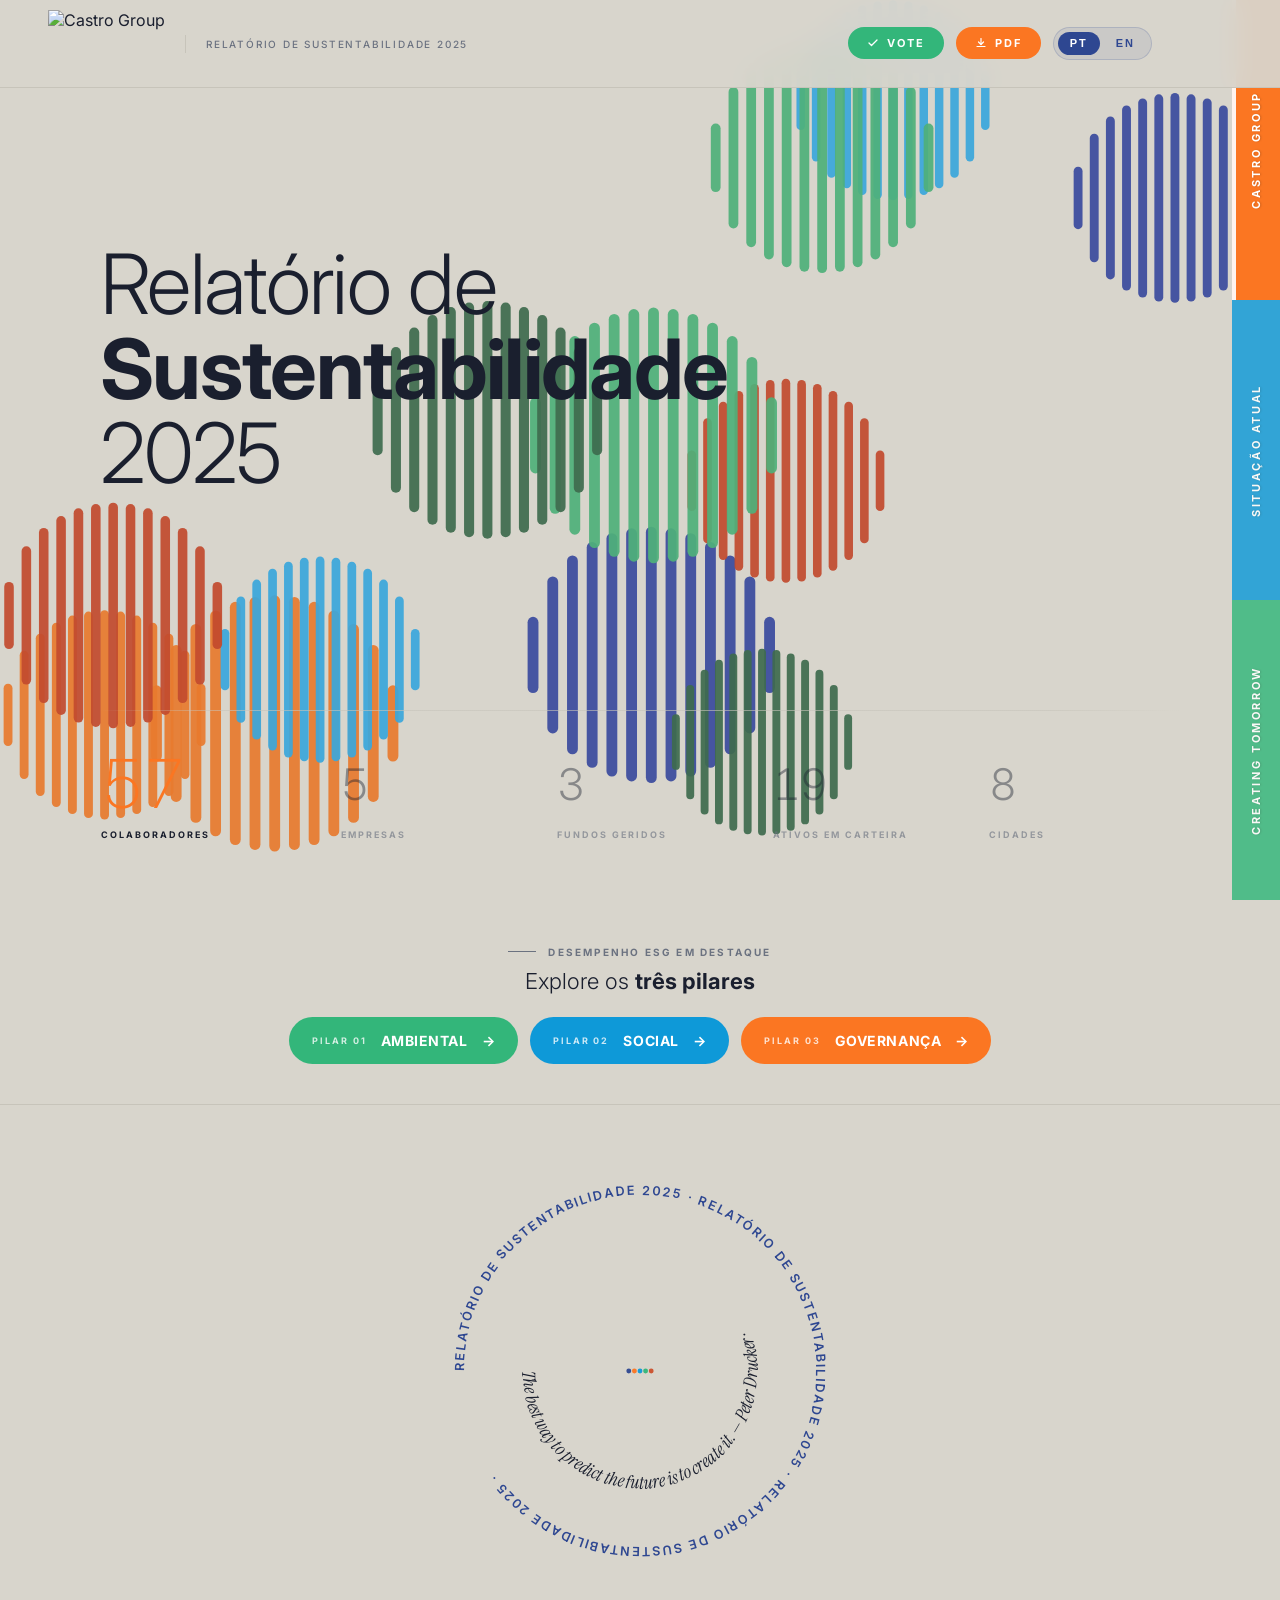
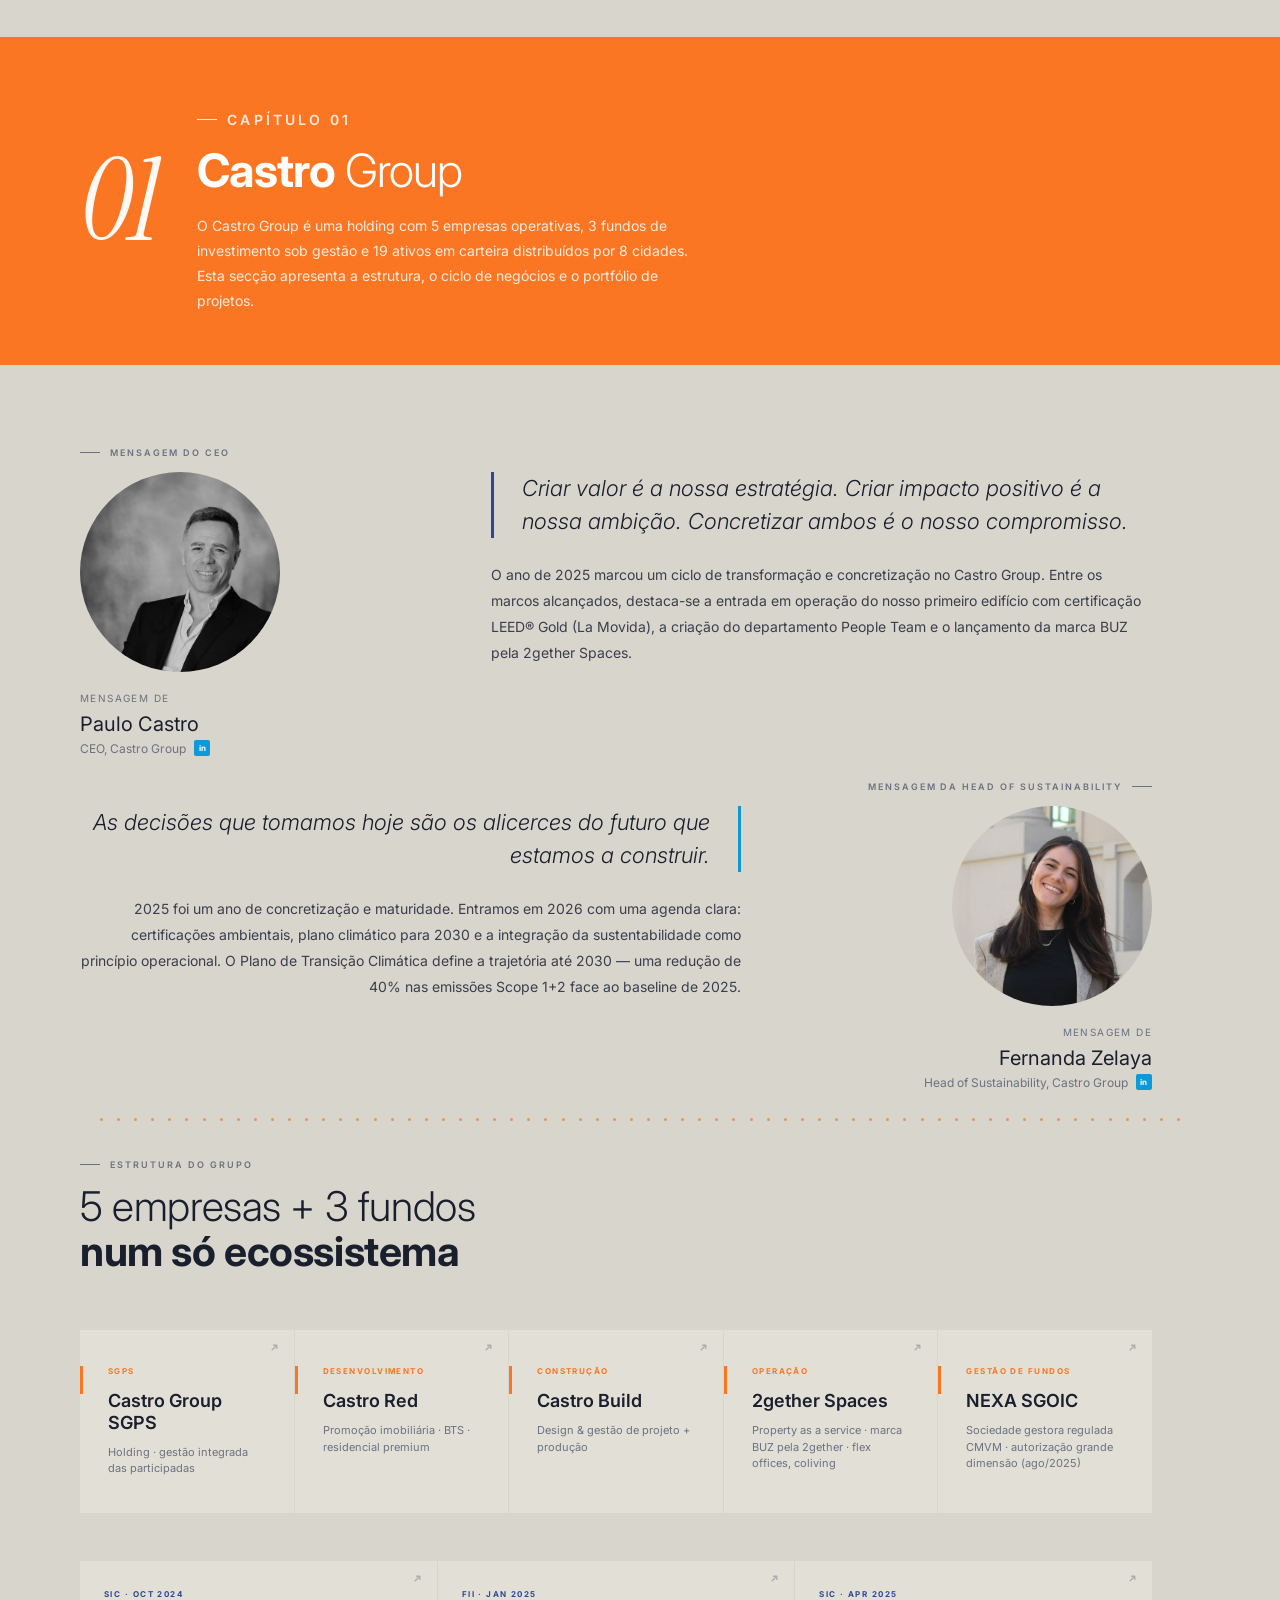
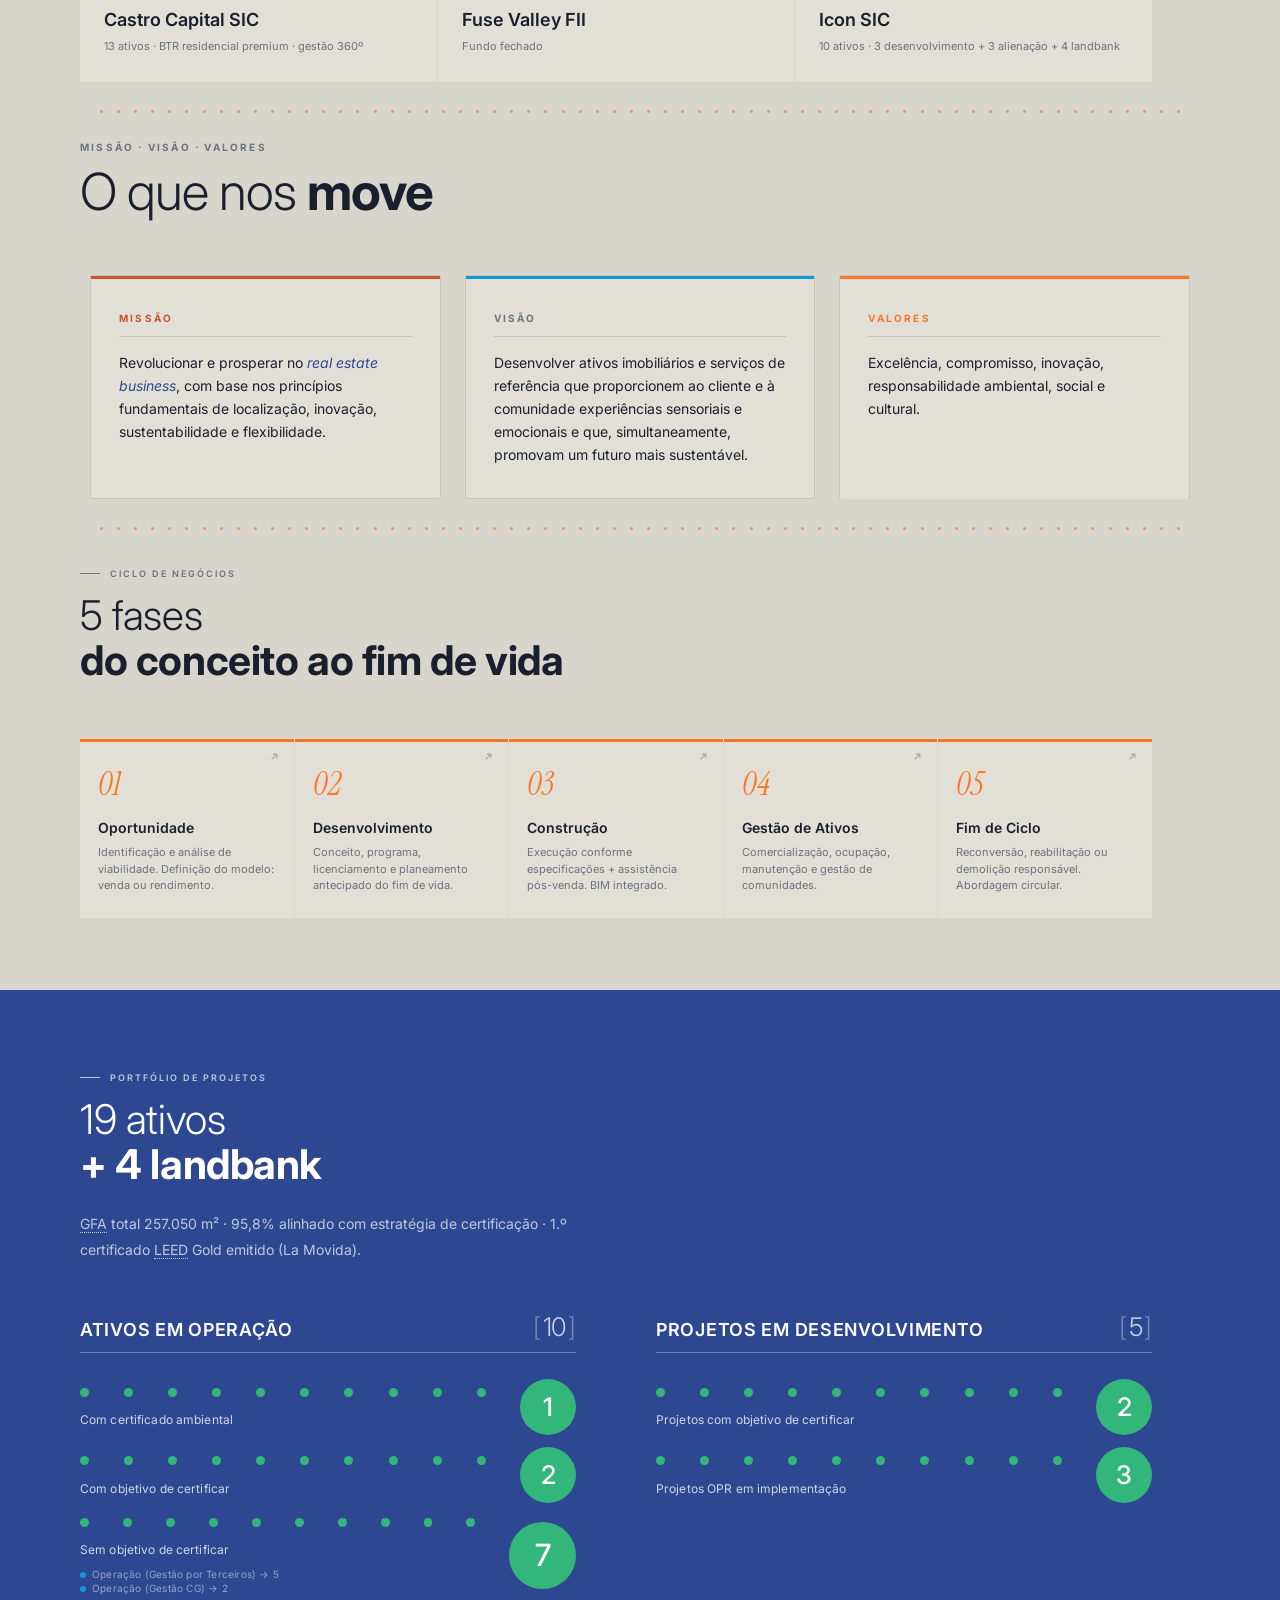
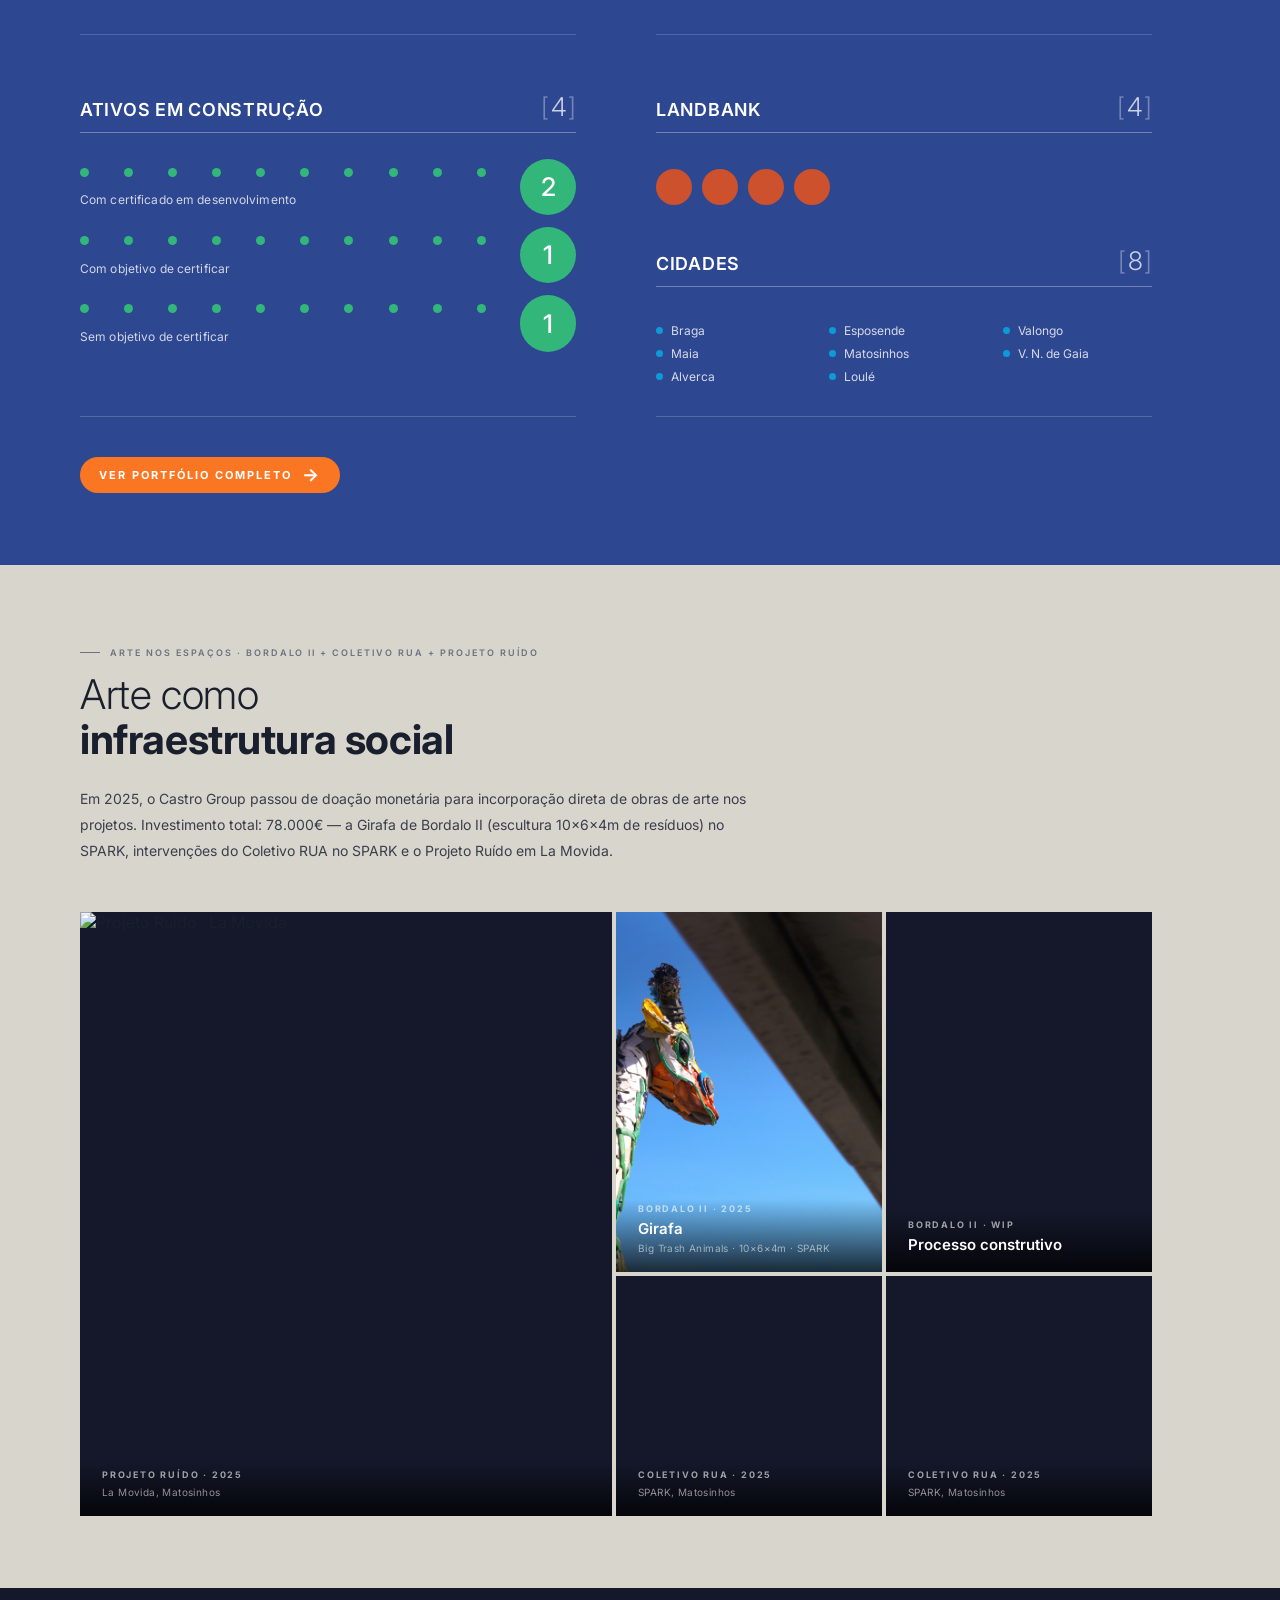
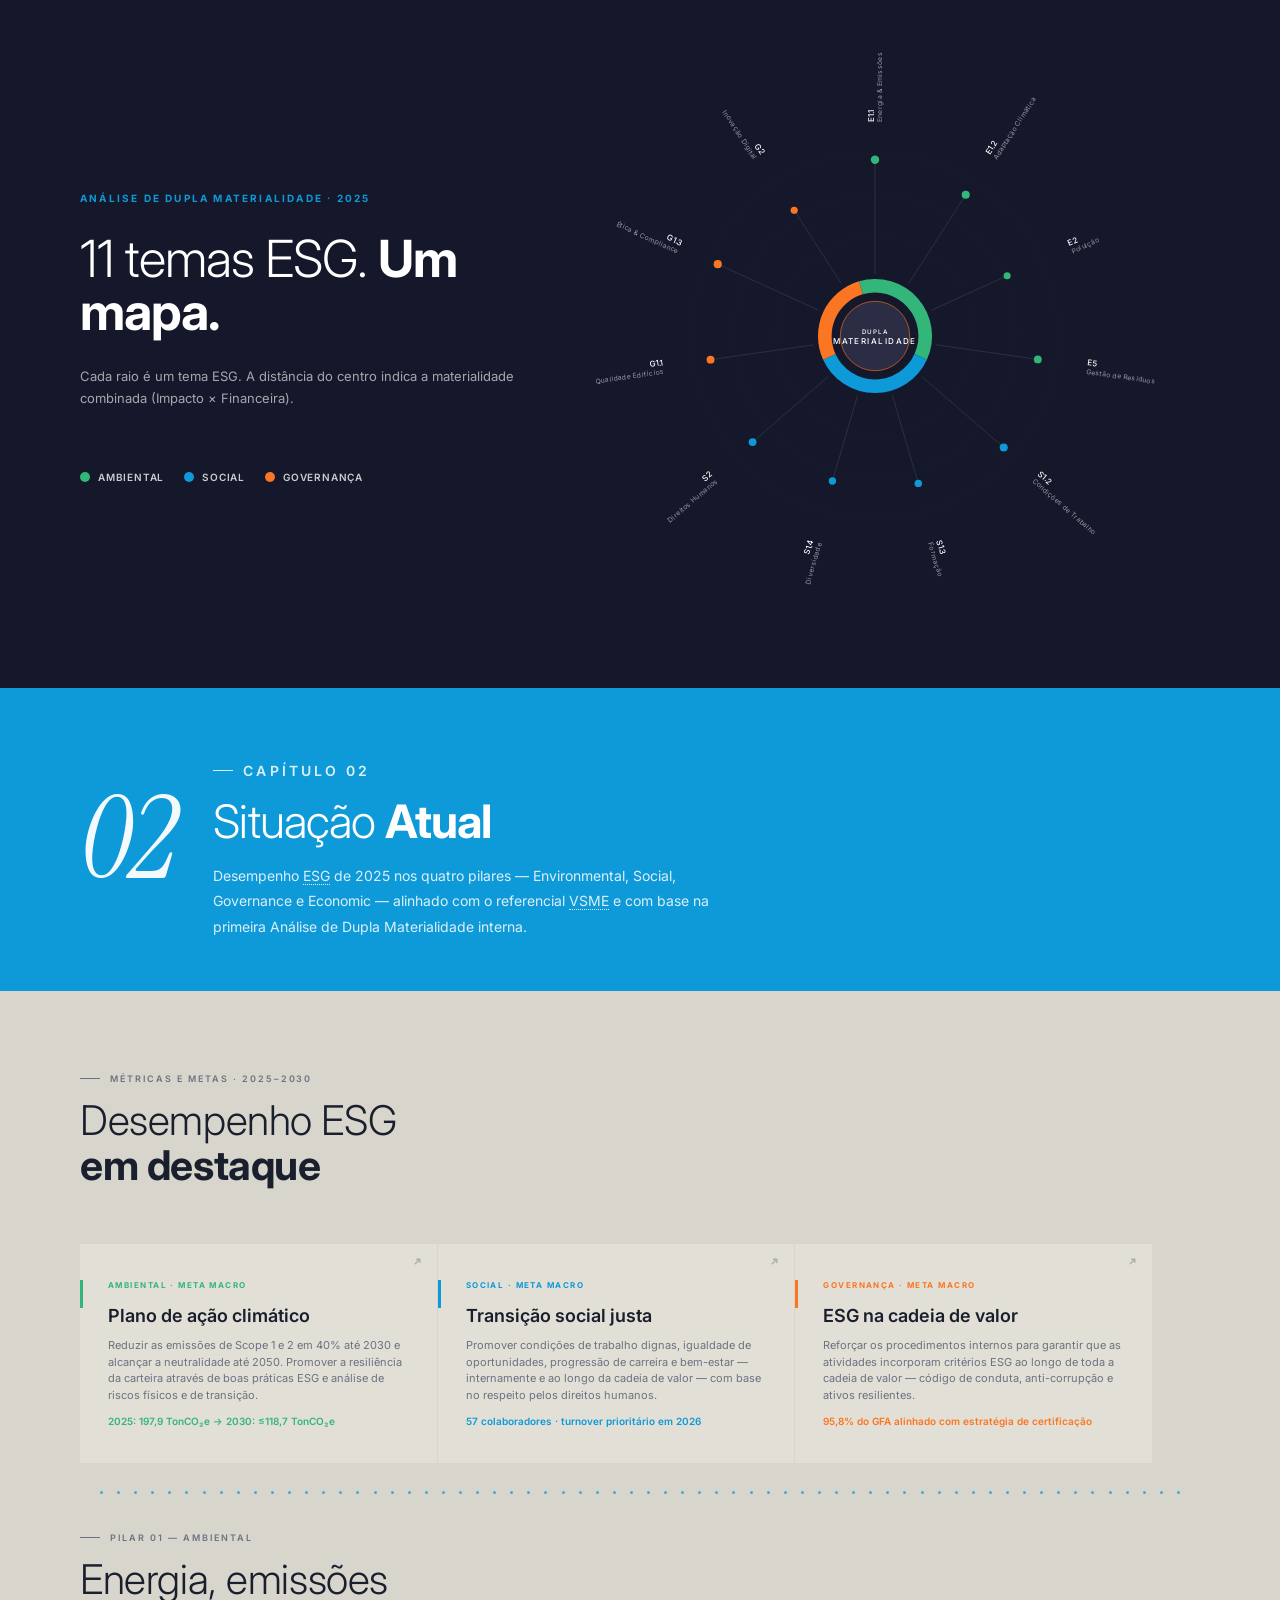
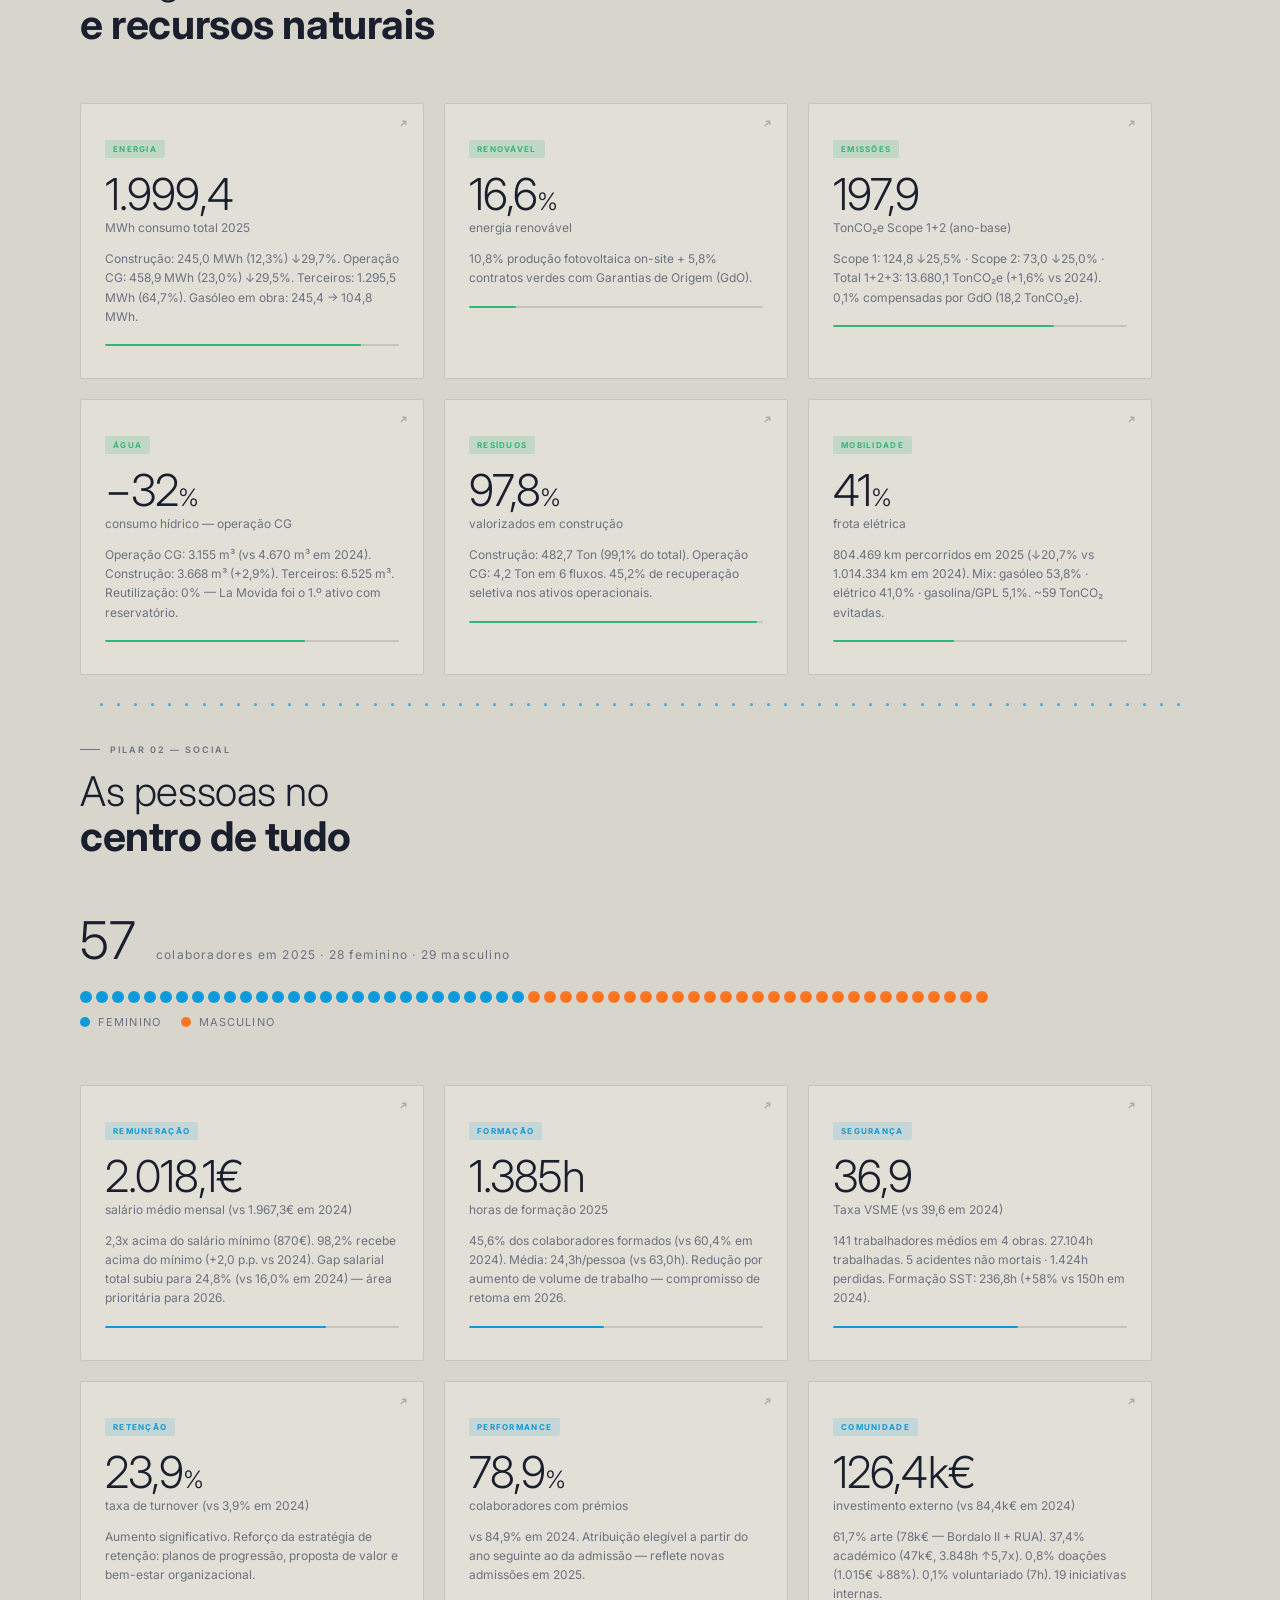
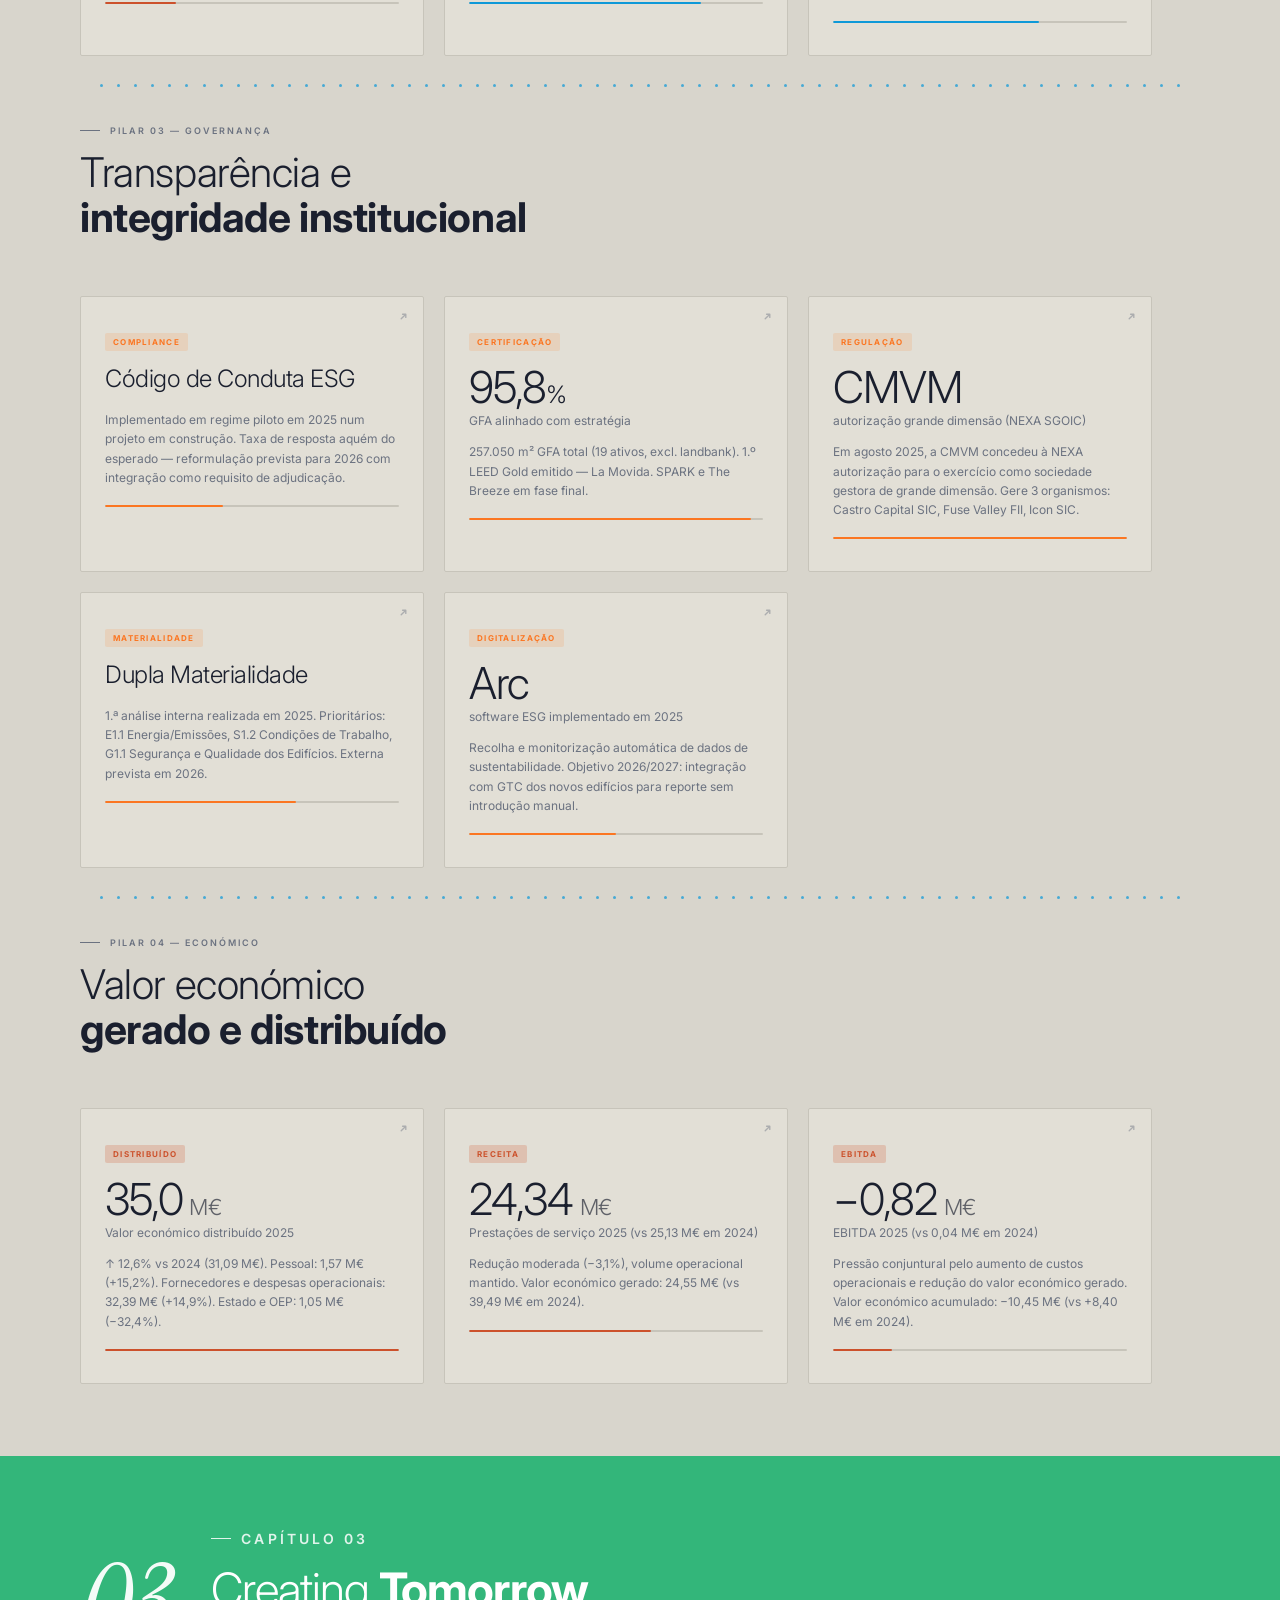
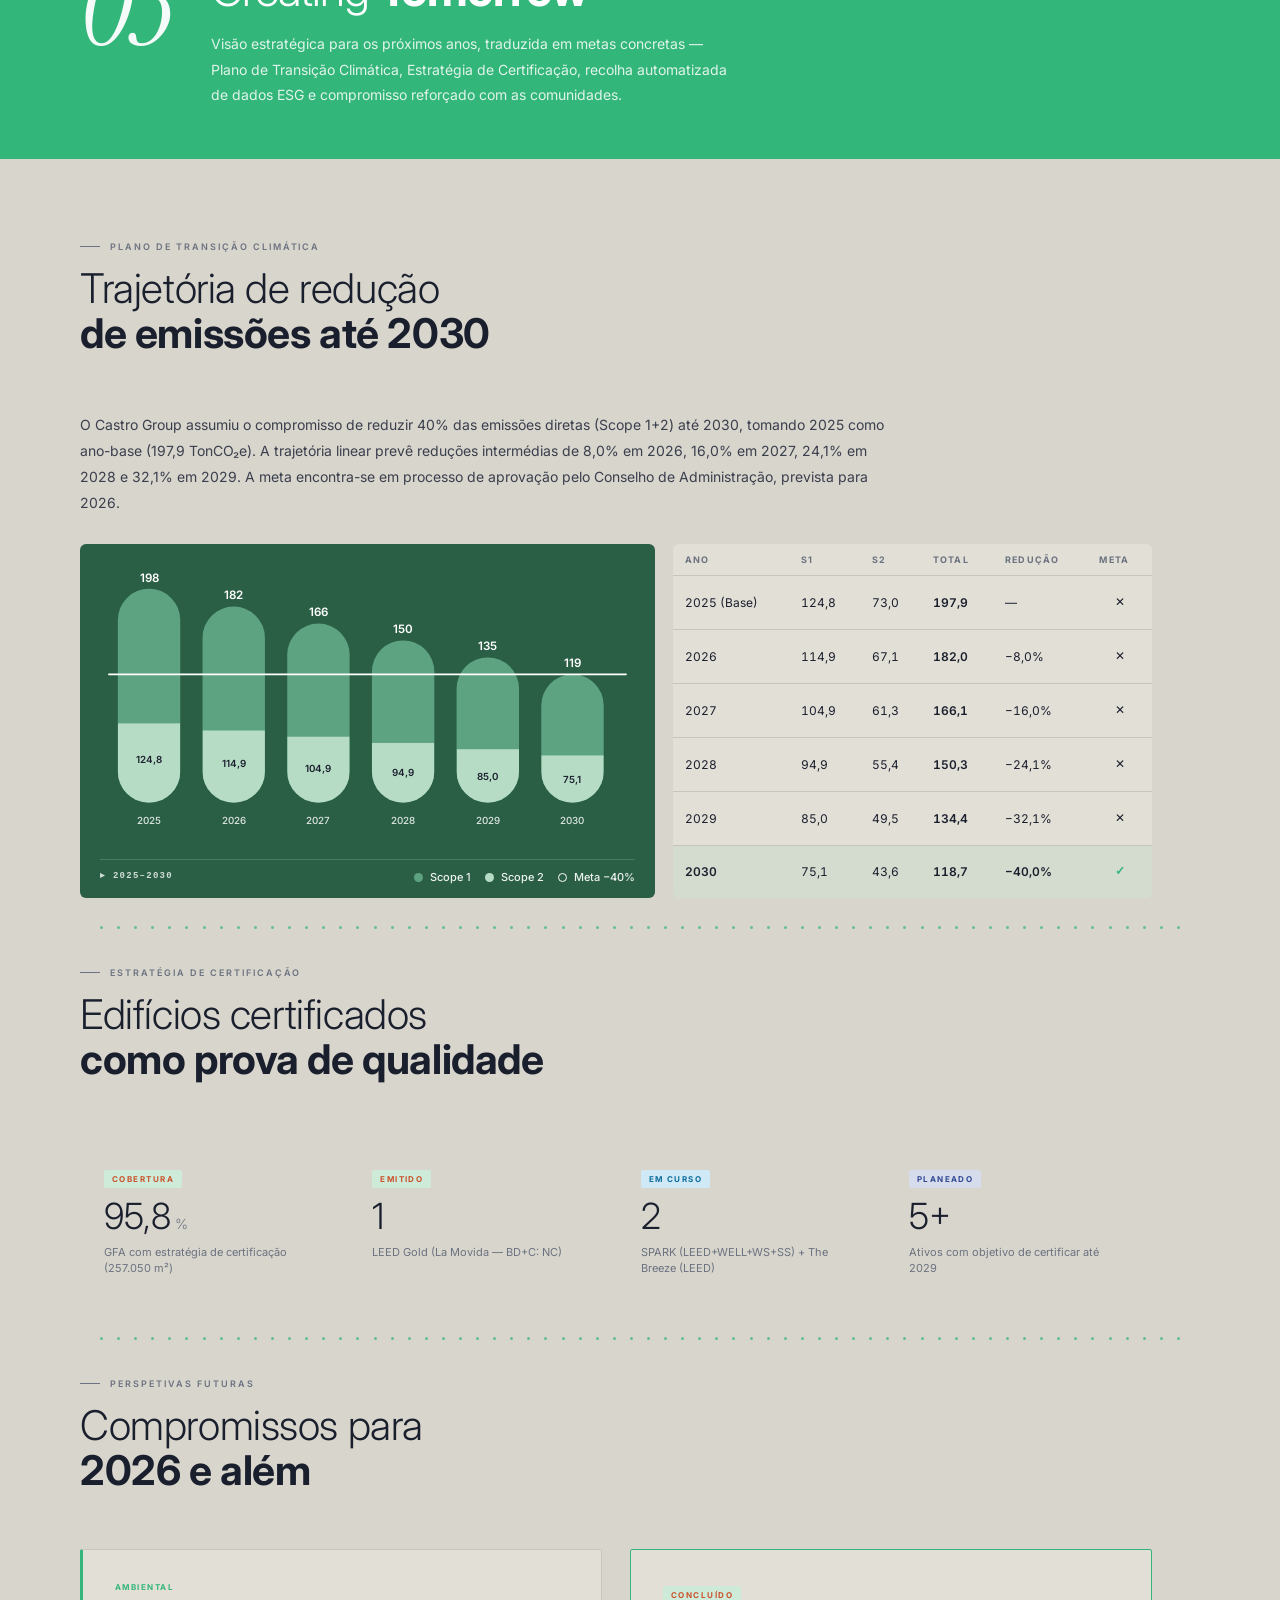
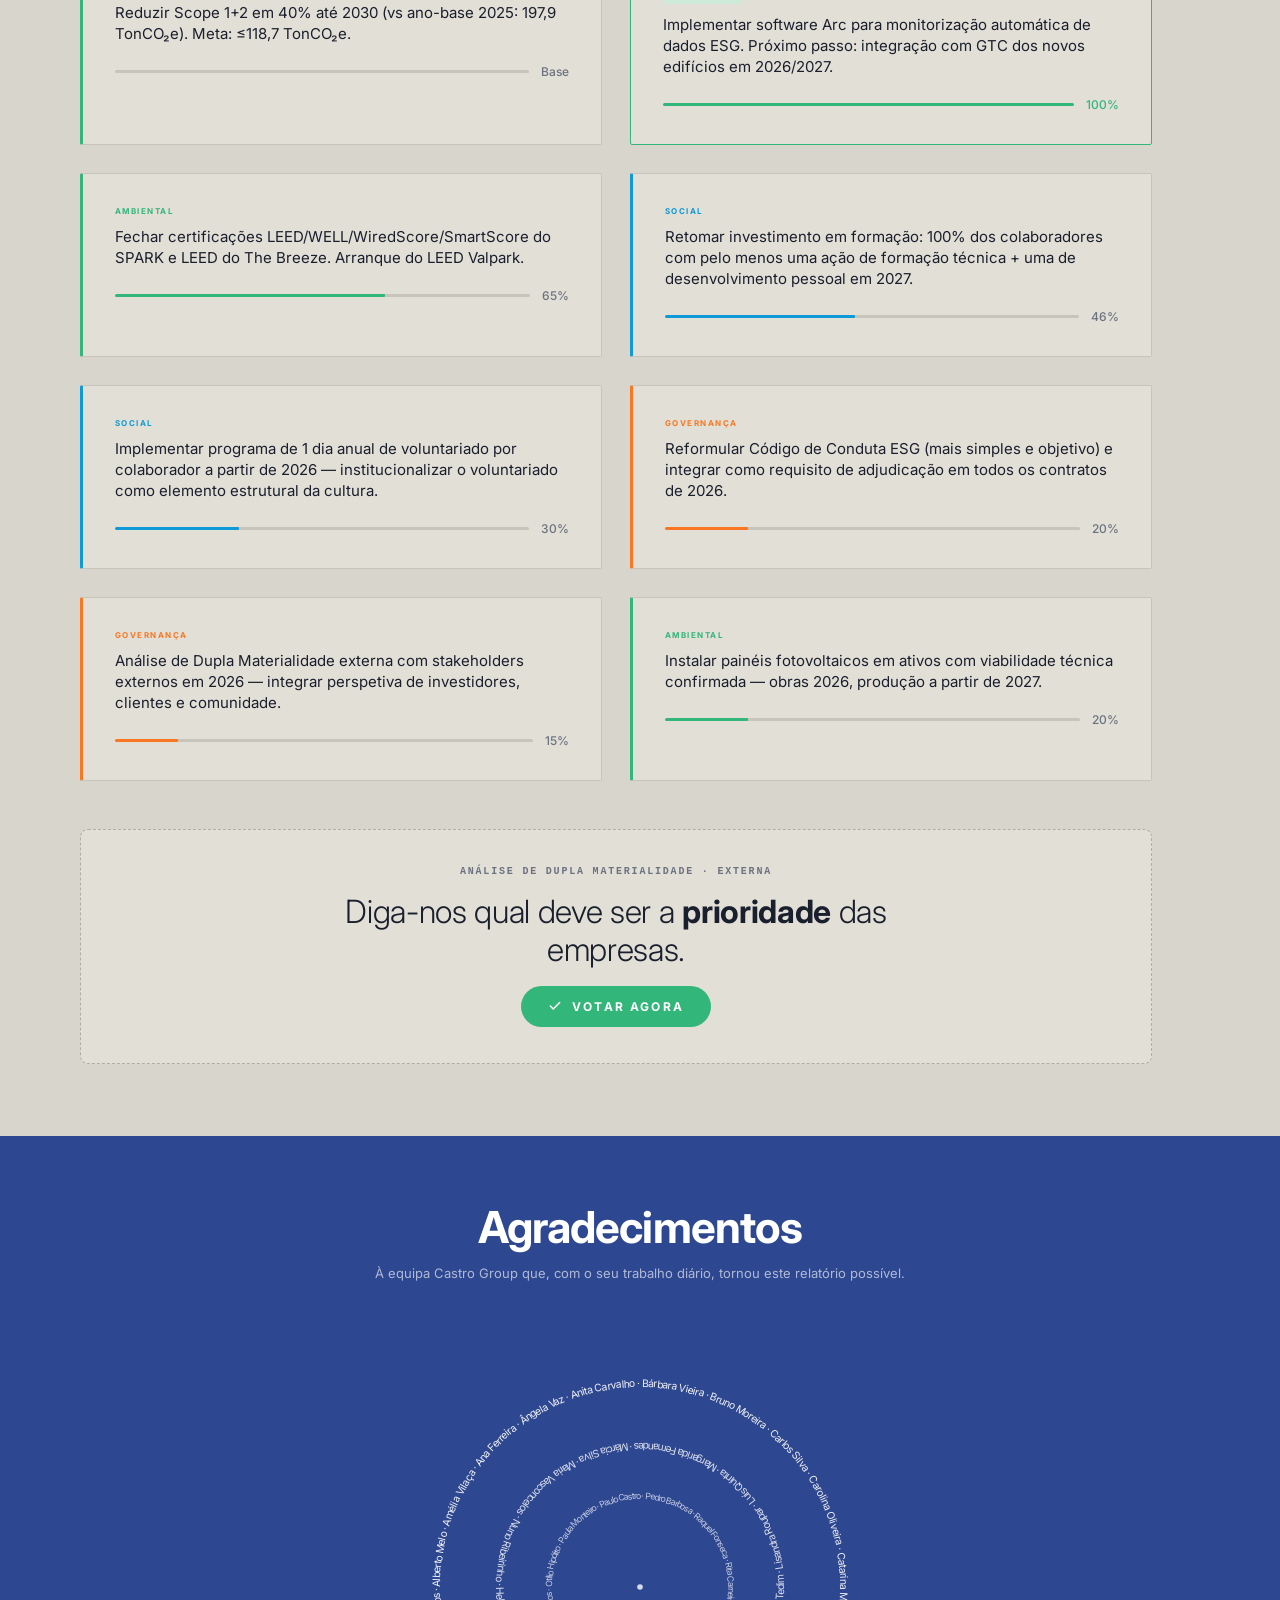
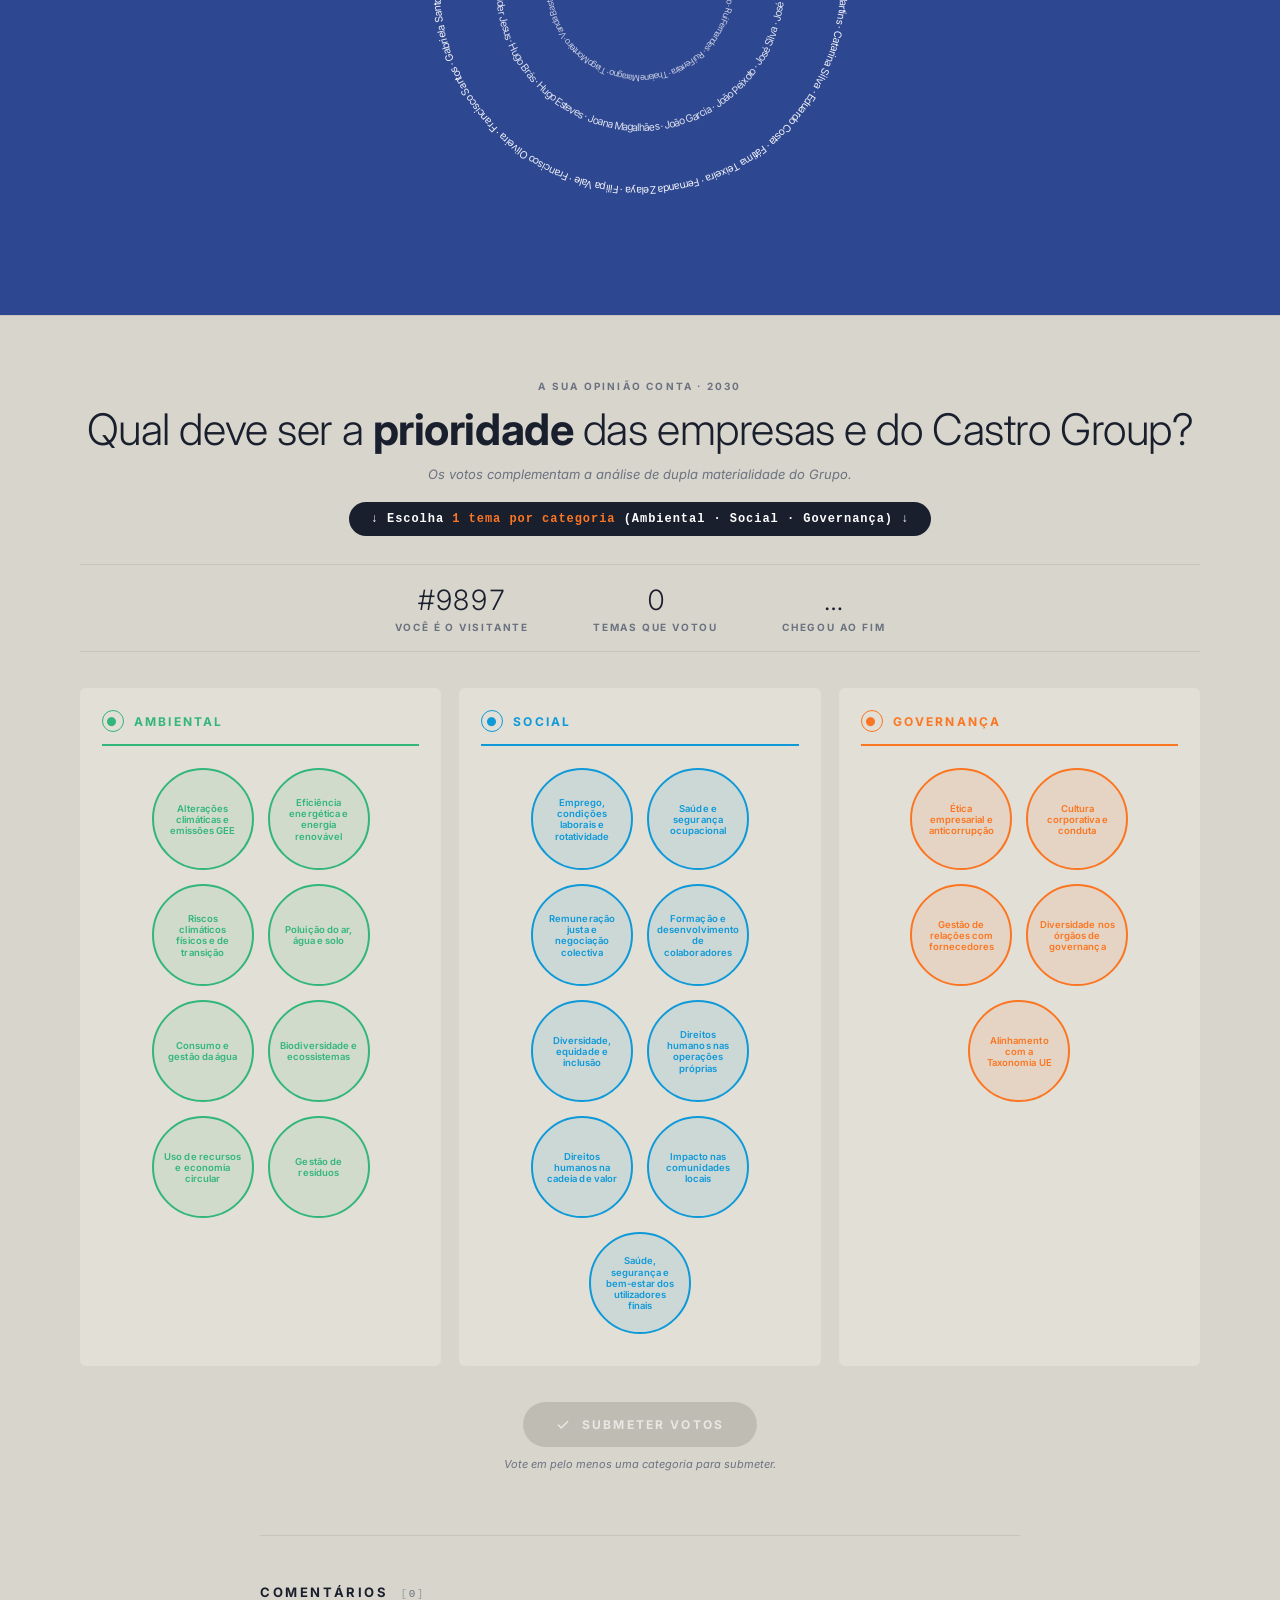
==== index.html @ a20eb4fd "feat(ticker): full-bleed breakout + 30 percent faster rotation User feedback: see 1-2 extra cards at" ====
<!DOCTYPE html>
<html lang="pt">
<head>
<meta charset="UTF-8">
<meta name="viewport" content="width=device-width, initial-scale=1.0">
<title>Castro Group — Relatório de Sustentabilidade 2025</title>
<meta name="description" content="Relatório de Sustentabilidade 2025 do Castro Group. Estratégia ESG, plano de transição climática e portfólio certificado.">
<!-- Open Graph / social previews -->
<meta property="og:type" content="website">
<meta property="og:site_name" content="Castro Group">
<meta property="og:title" content="Castro Group — Relatório de Sustentabilidade 2025">
<meta property="og:description" content="Relatório interativo com 14 KPIs, plano de transição climática e painel de dupla materialidade externa.">
<meta property="og:url" content="https://castro-group.github.io/report-2025/">
<meta property="og:image" content="https://castro-group.github.io/report-2025/assets/og/og-image.png?v=2">
<meta property="og:image:width" content="1200">
<meta property="og:image:height" content="630">
<meta property="og:image:alt" content="Castro Group · Relatório de Sustentabilidade 2025 · com o motivo Bolas Portada">
<meta property="og:locale" content="pt_PT">
<meta name="twitter:card" content="summary_large_image">
<meta name="twitter:title" content="Castro Group — Relatório de Sustentabilidade 2025">
<meta name="twitter:description" content="Relatório interativo com 14 KPIs e painel de dupla materialidade.">
<meta name="twitter:image" content="https://castro-group.github.io/report-2025/assets/og/og-image.png?v=2">
<link rel="icon" type="image/svg+xml" href="assets/brand/favicon.svg?v=3">
<link rel="preconnect" href="https://fonts.googleapis.com" crossorigin>
<link rel="preconnect" href="https://fonts.gstatic.com" crossorigin>
<link href="https://fonts.googleapis.com/css2?family=Inter:wght@300;400;500;600;700&family=Instrument+Serif:ital@0;1&display=swap" rel="stylesheet">

<!-- ── FIREBASE FIRESTORE · live comments backend ─────────────────────────
     CDN ESM SDK. Exposes window.fbApi for the non-module comment code,
     then dispatches 'firebase-ready' so the listener can attach.
     Security rules live in Firestore Console (see commit message).        -->
<script type="module">
  import { initializeApp } from "https://www.gstatic.com/firebasejs/10.14.1/firebase-app.js";
  import {
    getFirestore, collection, addDoc, query, orderBy, limit, onSnapshot, serverTimestamp
  } from "https://www.gstatic.com/firebasejs/10.14.1/firebase-firestore.js";

  const firebaseConfig = {
    apiKey: "AIzaSyBAGtGmcYf9j12lipe5Zw28VcQ3UT9MKq0",
    authDomain: "report-2025-7f49a.firebaseapp.com",
    projectId: "report-2025-7f49a",
    storageBucket: "report-2025-7f49a.firebasestorage.app",
    messagingSenderId: "780330845977",
    appId: "1:780330845977:web:30d5dcf9a1fc36c0c2a788",
    measurementId: "G-H2EHJZDTJS"
  };

  try {
    const app = initializeApp(firebaseConfig);
    const db  = getFirestore(app);
    window.fbApi = { db, collection, addDoc, query, orderBy, limit, onSnapshot, serverTimestamp };
    window.dispatchEvent(new CustomEvent('firebase-ready'));
  } catch (err) {
    console.warn('[firebase] init failed — falling back to localStorage:', err);
  }
</script>

<style>
/* ── WEB TYPOGRAPHY ─────────────────────────────────────────────────────
   Print/PDF: Helvetica Neue (licensed via print partner Monotype).
   Web edition: Inter (open-source, Helvetica-adjacent metrics).
   ──────────────────────────────────────────────────────────────────── */
/* ============================================================================
   CASTRO GROUP — RS26 DESIGN TOKENS
   Based on: uploads/brand guidelines/colors_and_type.css (May 2026)
   ========================================================================= */
*,*::before,*::after{box-sizing:border-box;margin:0;padding:0}

:root {
  /* BRAND FLAG */
  --cg-navy:     #2E4791;
  --cg-orange:   #FB7622;
  --cg-cyan:     #0E99D8;
  --cg-green:    #33B67A;
  --cg-rust:     #CC512C;

  /* NEUTRALS — single grey family across the whole document (María).
     Three tiers only:
       · putty  → page / nav background (single canonical grey)
       · bone   → cards in rest (slightly lighter, so they stand out)
       · bone-hover → cards on hover (lighter still) */
  --cg-putty:    #D8D5CC;     /* page background — matches the nav */
  --cg-putty-2:  #D8D5CC;     /* alias → putty (chapter bands) */
  --cg-bone:     #E2DFD6;     /* card surface — 4 shades lighter than putty */
  --cg-ink:      #1A1F2E;
  --cg-mid:      #6B7280;
  --cg-border:   #C7C4BA;
  --cg-border-soft: rgba(46, 71, 145, 0.18);

  /* DARK */
  --cg-dark:        #2E4791;
  --cg-dark-deep:   #1F3170;
  --cg-dark-ink:    #14182A;

  /* PILLAR SECTION BGS (dark surfaces) */
  --cg-pillar-eco:  #142E1F;  /* deep forest green · pilar Ambiental */
  --cg-pillar-gov:  #181C2E;  /* deep navy-black · pilar Governança */
  --cg-pillar-econ: #2A1812;  /* deep rust · pilar Económico */

  /* DERIVED STATES */
  --cg-text-body:    #3A3F4D;   /* body copy — softer than --cg-ink */
  --cg-orange-deep:  #E36410;   /* hover/pressed state for orange CTAs */
  --cg-bone-hover:   #ECEAE1;   /* lighter than bone — card hover state */
  --cg-border-mid:   #B0ADA4;   /* border on hover/focus over bone */

  /* TAGS */
  --cg-tag-orange-bg: #FBE3D2; --cg-tag-orange-fg: #B0451A;
  --cg-tag-cyan-bg:   #CFE9F6; --cg-tag-cyan-fg:   #0C6C9B;
  --cg-tag-green-bg:  #CDEBD8; --cg-tag-green-fg:  #1D7E4F;
  --cg-tag-navy-bg:   #D6DCEC; --cg-tag-navy-fg:   #2E4791;
  --cg-tag-rust-bg:   #F0D2C5; --cg-tag-rust-fg:   #8E3A1F;

  /* ESG pillar tokens (remapped to RS26 flag in 2026 — legacy purple/lavender retired) */
  --cg-esg-social:     #0E99D8;  /* was #7C4DDB purple → now cg-cyan */
  --cg-esg-governance: #FB7622;  /* was #9E8FD4 lavender → now cg-orange */
  --cg-esg-economic:   #CC512C;  /* was #007A4A dark green → now cg-rust */

  /* MOTION */
  --cg-ease: cubic-bezier(0.4, 0, 0.2, 1);
  --cg-dur-fast: 0.15s;
  --cg-dur-base: 0.30s;
  --cg-dur-slow: 0.70s;
  --cg-dur-bar:  1.40s;
}

html { scroll-behavior: smooth; }
body {
  font-family: 'Inter', 'Helvetica Neue', Helvetica, Arial, sans-serif;
  background: var(--cg-putty);
  color: var(--cg-ink);
  overflow-x: hidden;
  -webkit-font-smoothing: antialiased;
}

/* ── NAV ───────────────────────────────────────────────────────────────── */
nav {
  position: fixed; top: 0; left: 0; right: 0; z-index: 100;
  display: flex; align-items: center; justify-content: space-between;
  padding: 0 48px; height: 88px;
  background: rgba(216, 213, 204, 0.94);
  backdrop-filter: blur(12px);
  border-bottom: 1px solid var(--cg-border);
  transition: all 0.3s;
}
nav.over-dark {
  background: rgba(46, 71, 145, 0.92);
  border-bottom-color: rgba(255,255,255,0.08);
}
nav.over-dark .nav-wordmark,
nav.over-dark .nav-year { color: #fff; }

.nav-left { display: flex; align-items: center; gap: 20px; }
.nav-logo { height: 67px; width: auto; display: block; }   /* +40% per María */
nav.over-dark .nav-logo { filter: brightness(0) invert(1); }
.nav-sep { width: 1px; height: 18px; background: var(--cg-border); }
nav.over-dark .nav-sep { background: rgba(255,255,255,0.2); }
.nav-wordmark {
  font-size: 10px; letter-spacing: 0.18em; text-transform: uppercase;
  font-weight: 500; color: var(--cg-mid); white-space: nowrap;
}

.nav-right { display: flex; align-items: center; gap: 12px; }
/* Year stamp retired per María — clean right side of the nav */
.nav-year { display: none; }

/* PDF + language buttons share the .nav-back pill proportions used in
   projects.html (padding 8/18, fs 11, ls .18em, radius 999) — one
   single button system across the report. */
.nav-pdf {
  display: inline-flex; align-items: center; gap: 8px;
  padding: 8px 18px; border-radius: 999px;
  background: var(--cg-orange); color: #fff;
  text-decoration: none;
  font-size: 11px; font-weight: 700; letter-spacing: 0.18em;
  text-transform: uppercase;
  border: 1px solid transparent;
  transition: background 0.2s var(--cg-ease), transform 0.2s var(--cg-ease);
}
.nav-pdf:hover { background: var(--cg-orange-deep); transform: translateY(-1px); }
.nav-pdf svg { width: 12px; height: 12px; }
nav.over-dark .nav-pdf { background: rgba(255,255,255,0.92); color: var(--cg-navy); }

.lang-toggle {
  display: inline-flex; align-items: center; gap: 4px;
  padding: 4px; border-radius: 999px;
  background: rgba(46, 71, 145, 0.08);
  border: 1px solid var(--cg-border-soft);
}
nav.over-dark .lang-toggle { background: rgba(255,255,255,0.12); border-color: rgba(255,255,255,0.15); }
.lang-btn {
  font-size: 11px; font-weight: 700; letter-spacing: 0.18em; text-transform: uppercase;
  padding: 4px 12px; border-radius: 999px; border: none; cursor: pointer;
  background: transparent; color: var(--cg-navy);
  transition: all 0.2s;
  line-height: 1.4;
}
.lang-btn.active { background: var(--cg-navy); color: #fff; }
nav.over-dark .lang-btn { color: rgba(255,255,255,0.7); }
nav.over-dark .lang-btn.active { background: #fff; color: var(--cg-navy); }

/* Nav vote pill — mirrors the .nav-pdf rounded pill, accent green */
.nav-vote {
  display: inline-flex; align-items: center; gap: 8px;
  padding: 8px 18px; border-radius: 999px;
  background: var(--cg-green); color: #fff;
  text-decoration: none;
  font-size: 11px; font-weight: 700; letter-spacing: 0.18em;
  text-transform: uppercase;
  border: 1px solid transparent;
  transition: background 0.2s var(--cg-ease), transform 0.2s var(--cg-ease);
}
.nav-vote:hover { background: #2A8E60; transform: translateY(-1px); }
.nav-vote svg { width: 12px; height: 12px; }
nav.over-dark .nav-vote { background: rgba(255,255,255,0.92); color: var(--cg-green); }

/* Big CTA at the end of Compromissos */
.vote-cta {
  margin: 48px auto 0;
  display: flex; flex-direction: column; align-items: center; gap: 16px;
  padding: 36px 32px;
  background: var(--cg-bone);
  border: 1px dashed var(--cg-border-mid);
  border-radius: 8px;
  text-align: center;
}
.vote-cta-eyebrow {
  font-family: 'JetBrains Mono', monospace;
  font-size: 10px; font-weight: 600; letter-spacing: 0.18em;
  text-transform: uppercase; color: var(--cg-mid);
}
.vote-cta h3 {
  font-family: 'Inter', sans-serif;
  font-size: clamp(22px, 2.6vw, 32px);
  font-weight: 300; line-height: 1.2; letter-spacing: -0.01em;
  color: var(--cg-ink); max-width: 620px;
}
.vote-cta h3 strong { font-weight: 700; }
.vote-cta-btn {
  display: inline-flex; align-items: center; gap: 10px;
  padding: 12px 26px; border-radius: 999px;
  background: var(--cg-green); color: #fff;
  text-decoration: none;
  font-size: 12px; font-weight: 700; letter-spacing: 0.18em;
  text-transform: uppercase;
  border: 1px solid transparent;
  transition: gap 0.2s var(--cg-ease), background 0.2s var(--cg-ease);
}
.vote-cta-btn:hover { gap: 14px; background: #2A8E60; }
.vote-cta-btn svg { width: 14px; height: 14px; }

/* ── HERO — RS26 cover ─────────────────────────────────────────────────── */
#hero {
  background: var(--cg-putty);
  min-height: 100vh;
  position: relative;
  overflow: hidden;
  display: grid;
  grid-template-rows: 1fr auto;
}
#kaleidoscope {
  position: absolute; inset: 0;
  width: 100%; height: 100%;
  z-index: 0;
  pointer-events: none;
}
.hero-content {
  position: relative; z-index: 2;
  padding: 120px 80px 60px;
  display: flex; flex-direction: column;
  justify-content: center;
  width: 100%; max-width: 1240px;
  margin: 0 auto;
}
.hero-eyebrow {
  font-size: 10px; font-weight: 600; letter-spacing: 0.22em;
  text-transform: uppercase; color: var(--cg-navy); opacity: 0.7;
  margin-bottom: 28px;
}
.hero-title {
  font-family: 'Inter', 'Helvetica Neue', Helvetica, Arial, sans-serif;
  font-size: clamp(48px, 6.5vw, 96px);
  font-weight: 300; line-height: 1.02; letter-spacing: -0.02em;
  color: var(--cg-ink);
  max-width: 900px;
  margin-bottom: 32px;
}
.hero-title strong { font-weight: 700; }
.hero-quote {
  font-size: 14px; line-height: 1.7; color: var(--cg-ink); opacity: 0.7;
  max-width: 380px; font-style: italic;
  border-left: 3px solid var(--cg-navy); padding-left: 18px;
  margin-bottom: 28px;
}
.hero-quote-attr {
  display: inline-block; margin-top: 8px;
  font-style: normal; font-weight: 600;
  font-size: 10px; letter-spacing: 0.08em; opacity: 0.9;
}

/* Hero stats — row of 5, rotating spotlight, integrated with hero bg, no recuadro */
.hero-mega-wrap {
  position: relative; z-index: 2;
  opacity: 0; transform: translateY(28px);
  transition: opacity 0.9s ease-out 2.65s, transform 0.9s cubic-bezier(0.22,1,0.36,1) 2.65s;
}
#hero.revealed .hero-mega-wrap { opacity: 1; transform: translateY(0); }
.hero-stats-row {
  display: grid;
  grid-template-columns: repeat(5, 1fr);
  padding: 32px 80px 48px;
  max-width: 1240px;
  margin: 0 auto;
  position: relative;
  background: transparent;
}
.hero-stats-row::before {
  content: '';
  position: absolute;
  top: 0; left: 80px; right: 80px;
  height: 1px;
  background: linear-gradient(90deg, transparent, var(--cg-border) 12%, var(--cg-border) 88%, transparent);
  opacity: 0.6;
}
.hero-stat-cell {
  position: relative;
  padding: 18px 20px 12px 24px;
  cursor: pointer;
  border-left: 1px solid transparent;
  transition: border-color 0.5s var(--cg-ease);
  display: flex; flex-direction: column;
  justify-content: flex-end;
  min-height: 110px;
}
.hero-stat-cell:first-child { padding-left: 0; }
.hero-stat-cell.active,
.hero-stat-cell:hover { border-left-color: rgba(251,118,34,0.45); }
.hero-stat-cell:first-child.active,
.hero-stat-cell:first-child:hover { border-left-color: transparent; }
.hero-stat-cell-val {
  font-family: 'Inter', 'Helvetica Neue', sans-serif;
  font-size: clamp(34px, 3.4vw, 52px);
  font-weight: 300;
  line-height: 1;
  letter-spacing: -0.025em;
  color: var(--cg-ink);
  opacity: 0.42;
  transform-origin: left center;
  transition:
    opacity 0.55s var(--cg-ease),
    transform 0.7s cubic-bezier(0.34, 1.5, 0.64, 1),
    color 0.55s var(--cg-ease),
    font-weight 0.4s var(--cg-ease);
  display: inline-block;
  font-variant-numeric: tabular-nums;
  position: relative;
}
.hero-stat-cell.active .hero-stat-cell-val,
.hero-stat-cell:hover .hero-stat-cell-val {
  opacity: 1;
  color: var(--cg-orange);
  transform: scale(1.55);
  font-weight: 200;
}
.hero-stat-cell-label {
  font-size: 9px;
  font-weight: 700;
  letter-spacing: 0.22em;
  text-transform: uppercase;
  color: var(--cg-mid);
  margin-top: 22px;
  opacity: 0.62;
  transition: opacity 0.45s var(--cg-ease), color 0.45s var(--cg-ease);
}
.hero-stat-cell.active .hero-stat-cell-label,
.hero-stat-cell:hover .hero-stat-cell-label {
  opacity: 1;
  color: var(--cg-ink);
}

/* ── ESG SHORTCUT STRIP (jumps to each pillar from the top) ────────────── */
.esg-shortcut {
  background: var(--cg-putty);     /* matches the header grey (María) */
  padding: 0;
  border-bottom: 1px solid var(--cg-border);
}
.esg-shortcut-inner {
  max-width: 1240px; margin: 0 auto;
  padding: 36px 80px 40px;
  text-align: center;       /* centre eyebrow + title + pill row */
}
.esg-shortcut-eyebrow {
  font-size: 10px; font-weight: 700;
  letter-spacing: 0.22em; text-transform: uppercase;
  color: var(--cg-mid);
  margin-bottom: 10px;
  display: inline-flex; align-items: center; gap: 12px;
}
.esg-shortcut-eyebrow::before { content:''; width: 28px; height: 1px; background: var(--cg-mid); }
.esg-shortcut-title {
  font-size: 22px; font-weight: 300; line-height: 1.25;
  color: var(--cg-ink);
  margin-bottom: 22px;
}
.esg-shortcut-title strong { font-weight: 700; }
/* Tiles → rounded coloured pills (Ambiental/Social/Governança), each tile
   keeps its own pillar accent as its background (María).
   Centred on the page so they align with the Peter Drucker quote orbit. */
.esg-shortcut-grid {
  display: flex; flex-wrap: wrap; gap: 12px;
  justify-content: center;
  background: transparent; border: 0;
}
/* ── ESG PILLAR TILES · solid pill (PDF-faithful) ──────────────────────── */
.esg-shortcut-tile {
  display: inline-flex; align-items: center; gap: 14px;
  padding: 14px 22px;
  border-radius: 999px;
  text-decoration: none;
  color: #fff;
  background: var(--accent, var(--cg-mid));
  border: 1px solid transparent;
  position: relative;
  transition: transform 0.2s ease, box-shadow 0.2s ease, gap 0.2s ease;
}
.esg-shortcut-tile:hover {
  transform: translateY(-1px);
  gap: 18px;
  box-shadow: 0 6px 18px rgba(0,0,0,0.12);
}
.esg-shortcut-tile::before { content: none; }
.esg-shortcut-tile.amb { --accent: var(--cg-green); }
.esg-shortcut-tile.soc { --accent: var(--cg-esg-social); }
.esg-shortcut-tile.gov { --accent: var(--cg-esg-governance); }
.esg-shortcut-pilar {
  font-size: 9px; font-weight: 700;
  letter-spacing: 0.22em; text-transform: uppercase;
  color: rgba(255,255,255,0.78);
}
.esg-shortcut-name {
  font-size: 14px; font-weight: 700; color: #fff;
  letter-spacing: 0.04em; text-transform: uppercase;
  line-height: 1;
}
/* Description hidden in pill mode — the pill name carries enough signal. */
.esg-shortcut-desc { display: none; }
.esg-shortcut-arrow {
  position: static;
  font-size: 14px; color: #fff;
  font-weight: 700;
  transition: transform 0.2s ease;
}
.esg-shortcut-tile:hover .esg-shortcut-arrow { transform: translate(3px, 0); }
@media (max-width: 1024px) {
  .esg-shortcut-inner { padding: 28px 32px 32px; padding-right: 80px; }
}
@media (max-width: 640px) {
  .esg-shortcut-inner { padding: 24px 20px 28px; padding-right: 20px; }
  .esg-shortcut-title { font-size: 18px; margin-bottom: 18px; }
  .esg-shortcut-grid { grid-template-columns: 1fr; }
  .esg-shortcut-name { font-size: 16px; }
  .esg-shortcut-tile { padding: 18px 22px 16px; }
}

/* ── SECTION COMMONS ───────────────────────────────────────────────────── */
.section {
  padding: 72px 80px;
  position: relative;
}
@media (max-width: 880px) { .section { padding: 56px 24px; } }
.section-inner { max-width: 1240px; margin: 0 auto; }
/* All non-accent sections share the header putty (María). Only .navy
   keeps its dark surface for the Portfolio macro panel. */
.section.bone    { background: var(--cg-putty); }
.section.putty-2 { background: var(--cg-putty); }
.section.navy    { background: var(--cg-navy); color: #fff; }
.section.navy .eyebrow { color: rgba(255,255,255,0.85); }
.section.navy .heading { color: #fff; }
.section.navy .body { color: rgba(255,255,255,0.75); }

.eyebrow {
  font-size: 9px; font-weight: 600; letter-spacing: 0.22em;
  text-transform: uppercase; color: var(--cg-mid);
  margin-bottom: 14px;
  display: inline-flex; align-items: center; gap: 10px;
}
.eyebrow::before {
  content: ''; width: 20px; height: 1px; background: currentColor;
}
.heading {
  font-size: clamp(28px, 3.2vw, 48px);
  font-weight: 300; line-height: 1.1;
  max-width: 640px; margin-bottom: 56px;
  color: var(--cg-ink);
  letter-spacing: -0.01em;
}
.heading strong { font-weight: 700; }
.body { font-size: 14px; line-height: 1.85; color: var(--cg-text-body); }

/* Full-bleed colored band between chapters (RS26 signature) */
.chapter-band {
  width: 100%;
  padding: 52px 80px;
  border-radius: 0;
}
.chapter-band-inner {
  max-width: 1240px; margin: 0 auto;
  display: grid; grid-template-columns: auto 1fr;
  gap: 40px; align-items: center;
}
.chapter-band.orange  { background: var(--cg-orange); }
.chapter-band.cyan    { background: var(--cg-cyan); }
.chapter-band.green   { background: var(--cg-green); }
.chapter-band .num {
  font-family: 'Instrument Serif', serif; font-style: italic;
  font-size: clamp(72px, 9vw, 120px); font-weight: 400;
  line-height: 0.85; color: rgba(255,255,255,0.95);
  letter-spacing: -0.02em;
}
.chapter-band h2 {
  font-size: clamp(28px, 3.6vw, 48px);
  font-weight: 300; line-height: 1.05; color: #fff;
  letter-spacing: -0.02em;
}
.chapter-band h2 strong { font-weight: 700; }
.chapter-band p {
  font-size: 14px; line-height: 1.8;
  color: rgba(255,255,255,0.85);
  max-width: 520px; margin-top: 18px;
}

/* ── KPI CARDS ─────────────────────────────────────────────────────────── */
.kpi-row {
  display: grid; grid-template-columns: repeat(4, 1fr);
  gap: 1px; background: var(--cg-putty);
  border: 0;
}
.kpi-card {
  background: var(--cg-bone); padding: 36px 28px;
  cursor: pointer;
  transition: background 0.25s var(--cg-ease), box-shadow 0.25s var(--cg-ease);
  position: relative;
  --cg-accent-rgb: 251, 118, 34;   /* default to orange — Castro Group chapter accent */
}
.kpi-card:hover {
  background: rgba(var(--cg-accent-rgb), 0.07);
  box-shadow: inset 0 0 0 2px rgba(var(--cg-accent-rgb), 0.95);
}
.kpi-stripe {
  position: absolute; left: 0; top: 36px;
  width: 3px; height: 28px;
}
.kpi-tag {
  font-size: 8px; font-weight: 700; letter-spacing: 0.18em;
  text-transform: uppercase; margin-bottom: 14px;
}
.kpi-num {
  font-size: 48px; font-weight: 300; line-height: 1;
  color: var(--cg-ink); letter-spacing: -0.02em;
}
.kpi-unit { font-size: 15px; color: var(--cg-mid); }
.kpi-desc { font-size: 11px; color: var(--cg-mid); margin-top: 10px; line-height: 1.5; }
.kpi-delta { font-size: 10px; font-weight: 600; margin-top: 12px; }

/* ── METRIC CARDS ──────────────────────────────────────────────────────── */
.metrics-grid {
  display: grid; grid-template-columns: repeat(3, 1fr); gap: 20px;
}
.metric-card {
  padding: 32px 24px; border-radius: 2px;
  cursor: pointer; transition: all 0.2s; position: relative;
}
.metric-card.dark {
  border: 1px solid rgba(255,255,255,0.10);
}
.metric-card.dark:hover {
  background: rgba(255,255,255,0.05);
  border-color: rgba(255,255,255,0.22);
}
.metric-card.light {
  border: 1px solid var(--cg-border);
  background: var(--cg-bone);
  transition: background 0.25s var(--cg-ease), box-shadow 0.25s var(--cg-ease);
}
/* Per-pillar accent (RGB triplet so the rule below can mix with alpha) */
.metric-card.light             { --cg-accent-rgb: 107, 114, 128; }   /* default mid grey */
#pilar-ambiental  .metric-card.light { --cg-accent-rgb:  51, 182, 122; }   /* green */
#pilar-social     .metric-card.light { --cg-accent-rgb:  14, 153, 216; }   /* cyan */
#pilar-governanca .metric-card.light { --cg-accent-rgb: 251, 118,  34; }   /* orange */
#pilar-economico  .metric-card.light { --cg-accent-rgb: 204,  81,  44; }   /* rust */
.metric-card.light:hover {
  background: rgba(var(--cg-accent-rgb), 0.07);          /* subtle pillar tint */
  border-color: transparent;
  box-shadow: inset 0 0 0 2px rgba(var(--cg-accent-rgb), 0.95);   /* thicker accent border */
}
.metric-pill {
  display: inline-block; font-size: 8px; font-weight: 700;
  letter-spacing: 0.16em; text-transform: uppercase;
  padding: 4px 8px; border-radius: 2px; margin-bottom: 14px;
}
.metric-big { font-size: 44px; font-weight: 300; line-height: 1; margin-bottom: 4px; letter-spacing: -0.02em; }
.metric-card.dark .metric-big { color: #fff; }
.metric-card.light .metric-big { color: var(--cg-ink); }
.metric-unit { font-size: 12px; font-weight: 400; }
.metric-card.dark .metric-unit { color: rgba(255,255,255,0.45); }
.metric-card.light .metric-unit { color: var(--cg-mid); }
.metric-desc-text { font-size: 12px; line-height: 1.6; margin-top: 14px; }
.metric-card.dark .metric-desc-text { color: rgba(255,255,255,0.55); }
.metric-card.light .metric-desc-text { color: var(--cg-mid); }
.bar-track {
  height: 2px; border-radius: 1px; margin-top: 18px; overflow: hidden;
}
.metric-card.dark .bar-track { background: rgba(255,255,255,0.10); }
.metric-card.light .bar-track { background: var(--cg-border); }
.bar-fill {
  height: 100%; border-radius: 1px; width: 0%;
  transition: width 1.4s var(--cg-ease);
}

/* ── PORTFOLIO PHOTO GRID ──────────────────────────────────────────────── */
.portfolio-grid {
  display: grid;
  grid-template-columns: repeat(4, 1fr);
  gap: 4px;
  margin-top: 48px;
}
.photo-card {
  position: relative; overflow: hidden; cursor: zoom-in;
  background: var(--cg-dark-ink); aspect-ratio: 4/5;
}
.photo-card.wide { grid-column: span 2; aspect-ratio: 8/5; }
.photo-card.tall { grid-row: span 2; aspect-ratio: 4/10; }
.photo-card img {
  width: 100%; height: 100%; object-fit: cover;
  transition: transform 0.6s ease;
  display: block;
}
.photo-card:hover img { transform: scale(1.04); }
.photo-card-overlay {
  position: absolute; inset: 0;
  background: linear-gradient(to top, rgba(0,0,0,0.72) 0%, transparent 55%);
  display: flex; flex-direction: column; justify-content: flex-end;
  padding: 18px;
}
.photo-card-name { font-size: 13px; font-weight: 600; color: #fff; margin-bottom: 4px; line-height: 1.2; }
.photo-card-meta { font-size: 10px; color: rgba(255,255,255,0.62); letter-spacing: 0.04em; }
.photo-card-badge {
  position: absolute; top: 12px; left: 12px;
  font-size: 8px; font-weight: 700; letter-spacing: 0.14em; text-transform: uppercase;
  padding: 4px 8px; border-radius: 2px; color: #fff;
}
.photo-card-badge.construction { background: var(--cg-cyan); }
.photo-card-badge.project { background: var(--cg-navy); }
.photo-card-badge.operation { background: var(--cg-green); }
.photo-card-badge.concept { background: var(--cg-rust); }
.photo-card-badge.landbank { background: var(--cg-mid); }

/* Landbank chips row */
.landbank-row {
  display: flex; gap: 12px; flex-wrap: wrap;
  margin-top: 32px; padding-top: 28px;
  border-top: 1px solid rgba(255,255,255,0.1);
}
.landbank-chip {
  font-size: 11px; font-weight: 600;
  padding: 8px 14px; border-radius: 24px;
  background: rgba(255,255,255,0.08); color: rgba(255,255,255,0.85);
  border: 1px solid rgba(255,255,255,0.12);
  letter-spacing: 0.04em;
}
.landbank-chip::before {
  content: ''; display: inline-block;
  width: 6px; height: 6px; border-radius: 50%;
  background: var(--cg-rust); margin-right: 8px;
  vertical-align: middle;
}

/* ── GLOSSARY (hover/tap for definition — terms from PDF footnotes) ─────── */
.gloss {
  position: relative;
  border-bottom: 1px dotted currentColor;
  cursor: help;
  text-decoration: none;
}
.gloss::after {
  content: attr(data-def);
  position: absolute;
  bottom: calc(100% + 8px);
  left: 50%;
  transform: translateX(-50%) translateY(4px);
  background: var(--cg-dark-ink);
  color: #fff;
  padding: 12px 14px;
  border-radius: 4px;
  font-size: 11px;
  font-weight: 400;
  line-height: 1.5;
  letter-spacing: 0.01em;
  text-transform: none;
  width: max-content;
  max-width: 320px;
  white-space: normal;
  opacity: 0;
  pointer-events: none;
  transition: opacity 0.2s var(--cg-ease), transform 0.25s var(--cg-ease);
  z-index: 50;
  box-shadow: 0 8px 24px -8px rgba(0,0,0,0.3);
}
.gloss::before {
  content: '';
  position: absolute;
  bottom: calc(100% + 2px);
  left: 50%;
  transform: translateX(-50%);
  border: 5px solid transparent;
  border-top-color: var(--cg-dark-ink);
  opacity: 0;
  transition: opacity 0.2s var(--cg-ease);
  z-index: 50;
}
.gloss:hover::after, .gloss:focus::after,
.gloss.gloss--open::after {
  opacity: 1;
  transform: translateX(-50%) translateY(0);
}
.gloss:hover::before, .gloss:focus::before,
.gloss.gloss--open::before { opacity: 1; }

/* ── ARTE NOS ESPAÇOS ──────────────────────────────────────────────────── */
.arte-grid {
  display: grid; grid-template-columns: 2fr 1fr 1fr;
  grid-template-rows: 360px 240px;
  gap: 4px; margin-top: 48px;
}
.arte-card {
  position: relative; overflow: hidden;
  background: var(--cg-dark-ink);
  cursor: zoom-in;
}
.arte-card.hero { grid-row: span 2; }
.arte-card img {
  width: 100%; height: 100%; object-fit: cover;
  transition: transform 0.6s ease;
}
.arte-card:hover img { transform: scale(1.03); }

/* Lightbox for arte photos (full-screen view, faithful to PDF spreads) */
.arte-lightbox {
  position: fixed; inset: 0; z-index: 6000;
  display: none;
  flex-direction: column;
  align-items: center; justify-content: center;
  padding: 4vh 4vw 3vh;
  gap: 22px;
  background: rgba(20, 24, 42, 0.92);
  backdrop-filter: blur(10px);
  -webkit-backdrop-filter: blur(10px);
}
.arte-lightbox.is-open { display: flex; }
.arte-lightbox-img {
  max-width: 92vw;
  max-height: 78vh;
  object-fit: contain;
  box-shadow: 0 32px 80px -16px rgba(0,0,0,0.6);
  cursor: zoom-out;
  opacity: 0;
  transform: scale(0.96);
  transition: opacity 0.4s var(--cg-ease), transform 0.5s cubic-bezier(0.22,1,0.36,1);
}
.arte-lightbox.is-open .arte-lightbox-img { opacity: 1; transform: scale(1); }
.arte-lightbox-caption {
  color: rgba(255,255,255,0.85);
  text-align: center;
  font-size: 11px; letter-spacing: 0.22em; text-transform: uppercase;
  font-weight: 500;
  opacity: 0;
  transition: opacity 0.6s ease 0.2s;
  max-width: 92vw;
}
.arte-lightbox.is-open .arte-lightbox-caption { opacity: 1; }
.arte-lightbox-caption .meta {
  display: block; font-size: 9px; opacity: 0.6;
  margin-top: 6px; letter-spacing: 0.16em;
}
.arte-lightbox-close {
  position: absolute; top: 24px; right: 24px;
  width: 44px; height: 44px; border-radius: 50%;
  border: 1px solid rgba(255,255,255,0.3);
  background: transparent;
  color: #fff;
  font-size: 18px; cursor: pointer;
  display: grid; place-items: center;
  transition: background 0.2s, transform 0.2s;
}
.arte-lightbox-close:hover { background: rgba(255,255,255,0.12); transform: rotate(90deg); }
.arte-card-caption {
  position: absolute; bottom: 0; left: 0; right: 0;
  background: linear-gradient(to top, rgba(0,0,0,0.78), transparent 80%);
  padding: 22px 22px 18px;
  color: #fff;
}
.arte-card-author {
  font-size: 9px; font-weight: 700; letter-spacing: 0.2em;
  text-transform: uppercase; color: rgba(255,255,255,0.6); margin-bottom: 6px;
}
.arte-card-title { font-size: 15px; font-weight: 600; line-height: 1.2; }
.arte-card-meta { font-size: 10px; color: rgba(255,255,255,0.55); margin-top: 4px; letter-spacing: 0.04em; }

@media (max-width: 1024px) {
  .portfolio-grid { grid-template-columns: repeat(2, 1fr); }
  .photo-card.wide { grid-column: span 2; }
  .photo-card.tall { grid-row: auto; aspect-ratio: 4/5; }
  .arte-grid { grid-template-columns: 1fr 1fr; grid-template-rows: 280px 240px 240px; }
  .arte-card.hero { grid-row: auto; grid-column: span 2; }
}
@media (max-width: 640px) {
  .portfolio-grid { grid-template-columns: 1fr; }
  .photo-card.wide, .photo-card.tall { grid-column: auto; grid-row: auto; aspect-ratio: 4/3; }
  .arte-grid { grid-template-columns: 1fr; grid-template-rows: auto; }
  .arte-card { aspect-ratio: 4/3; }
}

/* ── ANIMATIONS ────────────────────────────────────────────────────────── */
/* Scroll-triggered reveal · tech ease-out-quart curve (sharp ramp + soft landing) */
.fade-up {
  opacity: 0;
  transform: translateY(32px);
  transition: opacity 0.9s cubic-bezier(0.16, 1, 0.3, 1),
              transform 0.9s cubic-bezier(0.16, 1, 0.3, 1);
  will-change: opacity, transform;
}
.fade-up.visible { opacity: 1; transform: translateY(0); }

/* Stagger children when the parent enters viewport.
   Six steps of 70ms feel like a console booting line-by-line. */
.fade-up.stagger > *,
.stagger > * {
  opacity: 0;
  transform: translateY(18px);
  transition: opacity 0.75s cubic-bezier(0.16, 1, 0.3, 1),
              transform 0.75s cubic-bezier(0.16, 1, 0.3, 1);
}
.fade-up.stagger.visible > *,
.stagger.visible > * { opacity: 1; transform: none; }
.fade-up.stagger.visible > *:nth-child(1),
.stagger.visible > *:nth-child(1) { transition-delay: 0.04s; }
.fade-up.stagger.visible > *:nth-child(2),
.stagger.visible > *:nth-child(2) { transition-delay: 0.12s; }
.fade-up.stagger.visible > *:nth-child(3),
.stagger.visible > *:nth-child(3) { transition-delay: 0.20s; }
.fade-up.stagger.visible > *:nth-child(4),
.stagger.visible > *:nth-child(4) { transition-delay: 0.28s; }
.fade-up.stagger.visible > *:nth-child(5),
.stagger.visible > *:nth-child(5) { transition-delay: 0.36s; }
.fade-up.stagger.visible > *:nth-child(n+6),
.stagger.visible > *:nth-child(n+6) { transition-delay: 0.44s; }

/* Side-slide variants for grid items so the page feels less monotone */
.fade-slide-l { opacity: 0; transform: translateX(-32px); transition: opacity 0.9s cubic-bezier(0.16, 1, 0.3, 1), transform 0.9s cubic-bezier(0.16, 1, 0.3, 1); }
.fade-slide-r { opacity: 0; transform: translateX( 32px); transition: opacity 0.9s cubic-bezier(0.16, 1, 0.3, 1), transform 0.9s cubic-bezier(0.16, 1, 0.3, 1); }
.fade-slide-l.visible,
.fade-slide-r.visible { opacity: 1; transform: none; }

@media (prefers-reduced-motion: reduce) {
  .fade-up, .fade-up.stagger > *, .stagger > *,
  .fade-slide-l, .fade-slide-r { opacity: 1 !important; transform: none !important; transition: none !important; }
}
.stagger > * { opacity: 0; transform: translateY(18px); transition: opacity 0.55s ease, transform 0.55s ease; }
.stagger.visible > *:nth-child(1) { opacity:1;transform:none;transition-delay:0s }
.stagger.visible > *:nth-child(2) { opacity:1;transform:none;transition-delay:0.07s }
.stagger.visible > *:nth-child(3) { opacity:1;transform:none;transition-delay:0.14s }
.stagger.visible > *:nth-child(4) { opacity:1;transform:none;transition-delay:0.21s }
.stagger.visible > *:nth-child(5) { opacity:1;transform:none;transition-delay:0.28s }
.stagger.visible > *:nth-child(6) { opacity:1;transform:none;transition-delay:0.35s }
.stagger.visible > *:nth-child(7) { opacity:1;transform:none;transition-delay:0.42s }
.stagger.visible > *:nth-child(8) { opacity:1;transform:none;transition-delay:0.49s }

/* ── HERO CHOREOGRAPHY — fires on page load via .revealed ───────────────── */
#hero #kaleidoscope {
  opacity: 0; transform: scale(0.55) rotate(-6deg);
  transition: opacity 2.2s ease-out 1.85s, transform 2.4s cubic-bezier(0.22,1,0.36,1) 1.85s;
  transform-origin: 65% 50%;
}
#hero.revealed #kaleidoscope { opacity: 1; transform: scale(1) rotate(0); }

/* Hero eyebrow + quote slide from left, stats strip from below */
.hero-eyebrow, .hero-quote {
  opacity: 0; transform: translateX(-48px);
  transition: opacity 0.9s cubic-bezier(0.22,1,0.36,1), transform 0.9s cubic-bezier(0.22,1,0.36,1);
}
#hero.revealed .hero-eyebrow { opacity: 0.7; transform: translateX(0); transition-delay: 0.10s; }
#hero.revealed .hero-quote   { opacity: 0.7; transform: translateX(0); transition-delay: 2.40s; }

/* Word-by-word title reveal — each line enters from its own direction */
.hero-title .hw {
  display: inline-block;
  opacity: 0;
  transition:
    opacity 0.9s cubic-bezier(0.22,1,0.36,1),
    transform 1s cubic-bezier(0.22,1,0.36,1),
    filter 0.7s ease-out;
  filter: blur(8px);
}
.hero-title .hw-l { transform: translateX(-90px); }
.hero-title .hw-t { transform: translateY(-90px); }
.hero-title .hw-r { transform: translateX(110px) scale(0.4); }

#hero.revealed .hero-title .hw {
  opacity: 1;
  filter: blur(0);
  transform: translate(0,0);
}
/* Line 1 — "Relatório" / "de" or "Sustainability" — from left, staggered */
#hero.revealed .hero-title .hw-l       { transition-delay: 0.30s; }
#hero.revealed .hero-title .hw-l.hw-l2 { transition-delay: 0.42s; }
/* Line 2 — middle word — from above */
#hero.revealed .hero-title .hw-t       { transition-delay: 0.78s; }
/* Line 3 — the year — comes from the right and zooms past 1 to settle */
#hero.revealed .hero-title .hw-r {
  animation: hw-zoom 1.15s cubic-bezier(0.34,1.56,0.64,1) 1.10s forwards;
  /* keep transition off so the keyframe controls everything */
  transition: filter 0.7s ease-out 1.10s;
}
@keyframes hw-zoom {
  0%   { opacity: 0; transform: translateX(110px) scale(0.4); }
  55%  { opacity: 1; transform: translateX(0)     scale(1.28); }
  100% { opacity: 1; transform: translateX(0)     scale(1); }
}

/* ── CUSTOM CURSOR (Castro-orange ball) ─────────────────────────────────── */
@media (hover: hover) and (pointer: fine) {
  html, body { cursor: none; }
  a, button, label, input, textarea, select,
  [onclick], [role="button"],
  .kpi-card, .photo-card, .lang-btn,
  .nav-links a, .rail-section, .esg-badge { cursor: none; }
}
.cursor-orb {
  position: fixed; top: 0; left: 0;
  width: 16px; height: 16px;
  border-radius: 50%;
  background: var(--cg-orange);
  pointer-events: none;
  z-index: 9999;
  transform: translate3d(-100px, -100px, 0) translate(-50%, -50%);
  transition:
    width 0.22s cubic-bezier(0.22,1,0.36,1),
    height 0.22s cubic-bezier(0.22,1,0.36,1),
    background-color 0.2s ease,
    box-shadow 0.2s ease,
    opacity 0.25s ease;
  will-change: transform;
  opacity: 0;
}
.cursor-orb.ready { opacity: 1; }
.cursor-orb.hover {
  width: 40px; height: 40px;
  background: rgba(251,118,34,0.18);
  box-shadow: 0 0 0 1.5px var(--cg-orange);
}
.cursor-orb.tap { width: 12px; height: 12px; background: var(--cg-orange); }
@media (hover: none), (pointer: coarse) { .cursor-orb { display: none; } }
@media (prefers-reduced-motion: reduce) {
  /* Disable the follow-cursor only — brand motion stays on (María's call) */
  .cursor-orb { display: none; }
  html, body, a, button { cursor: auto !important; }
}

/* ── BACK-TO-TOP BUTTON (always available after scrolling) ─────────────── */
.back-to-top {
  /* Sits centred between the chapter scroll-rail (48px wide at right:0)
     and the inner card edge (≈100px from viewport right on a 1440 layout
     where .section-inner caps at 1240px). María.                       */
  position: fixed; right: 60px; bottom: 24px;
  z-index: 300;
  width: 44px; height: 44px;
  border-radius: 50%;
  background: var(--cg-ink); color: #fff;
  border: 1px solid rgba(255,255,255,0.08);
  cursor: pointer;
  display: flex; align-items: center; justify-content: center;
  font-size: 18px; font-weight: 700; line-height: 1;
  opacity: 0; transform: translateY(16px);
  pointer-events: none;
  transition: opacity 0.25s ease, transform 0.25s ease, background 0.2s ease;
  box-shadow: 0 6px 20px rgba(0,0,0,0.22);
}
.back-to-top.visible {
  opacity: 0.92; transform: translateY(0);
  pointer-events: auto;
}
.back-to-top:hover { opacity: 1; background: var(--cg-navy); }
.back-to-top:focus-visible {
  outline: 2px solid var(--cg-orange); outline-offset: 3px;
}
@media (max-width: 640px) {
  .back-to-top { right: 14px; bottom: 14px; width: 40px; height: 40px; font-size: 16px; }
}

/* ── DATA MODAL (click any KPI/metric card to dive in) ─────────────────── */
.kpi-card, .metric-card { cursor: pointer; position: relative; }
.kpi-card::after, .metric-card::after {
  content: '';
  position: absolute; top: 14px; right: 14px;
  width: 11px; height: 11px;
  background-image: url("data:image/svg+xml;utf8,<svg xmlns='http://www.w3.org/2000/svg' viewBox='0 0 12 12' fill='none' stroke='%236b7280' stroke-width='1.5' stroke-linecap='round' stroke-linejoin='round'><path d='M3.5 8.5L8.5 3.5M5 3.5h3.5V7'/></svg>");
  background-size: contain;
  background-repeat: no-repeat;
  opacity: 0.45;
  transition: opacity 0.2s ease, transform 0.2s ease;
  pointer-events: none;
}
.kpi-card:hover::after, .metric-card:hover::after { opacity: 1; transform: translate(2px,-2px); }

.data-modal-overlay {
  position: fixed; inset: 0; z-index: 5000;
  background: rgba(20,24,42,0.72);
  display: none; align-items: center; justify-content: center;
  padding: 24px;
  opacity: 0;
  transition: opacity 0.25s ease;
  backdrop-filter: blur(6px);
}
.data-modal-overlay.open { display: flex; opacity: 1; }
.data-modal {
  background: var(--cg-bone);
  border-radius: 4px;
  max-width: 640px; width: 100%;
  max-height: 88vh; overflow-y: auto;
  padding: 44px 44px 38px;
  position: relative;
  transform: translateY(20px) scale(0.96);
  transition: transform 0.35s cubic-bezier(0.22,1,0.36,1);
  box-shadow: 0 24px 64px rgba(0,0,0,0.32);
}
.data-modal-overlay.open .data-modal { transform: translateY(0) scale(1); }
.data-modal-close {
  position: absolute; top: 14px; right: 16px;
  width: 36px; height: 36px;
  background: transparent; border: none;
  font-size: 22px; color: var(--cg-mid);
  cursor: pointer; line-height: 1;
  border-radius: 50%;
}
.data-modal-close:hover { background: rgba(0,0,0,0.06); color: var(--cg-ink); }
.data-modal-tag {
  display: inline-block;
  font-size: 10px; font-weight: 700;
  letter-spacing: 0.22em; text-transform: uppercase;
  padding: 6px 12px; border-radius: 2px;
  margin-bottom: 22px;
  background: var(--cg-tag-orange-bg); color: var(--cg-tag-orange-fg);
}
.data-modal-title {
  font-size: 26px; font-weight: 300; line-height: 1.2;
  color: var(--cg-ink); margin-bottom: 8px;
}
.data-modal-value {
  font-size: 52px; font-weight: 300; line-height: 1; letter-spacing: -0.02em;
  color: var(--cg-ink); margin: 18px 0 10px;
}
.data-modal-value .kpi-unit, .data-modal-value small { font-size: 18px; color: var(--cg-mid); }
.data-modal-sub { font-size: 13px; color: var(--cg-mid); margin-bottom: 22px; line-height: 1.55; }
.data-modal-body { font-size: 14px; line-height: 1.7; color: var(--cg-ink); }
.data-modal-delta {
  display: inline-block; margin-top: 18px;
  font-size: 12px; font-weight: 600;
  padding: 8px 14px; border-radius: 24px;
  background: var(--cg-bone); border: 1px solid var(--cg-border);
  color: var(--cg-ink);
}
.data-modal-delta[hidden] { display: none; }
/* When the empresas/fases card has no numeric value, hide the empty value slot */
.data-modal-value:empty { display: none; margin: 0; }
.data-modal-body:empty { display: none; }
@media (max-width: 640px) {
  .data-modal { padding: 32px 22px; max-height: 92vh; }
  .data-modal-title { font-size: 22px; }
  .data-modal-value { font-size: 40px; }
}

/* ── DOUBLE MATERIALITY MATRIX ────────────────────────────────────────── */
.mm-section {
  background: var(--cg-dark-ink);
  color: #fff;
  padding: 100px 80px;
}
.mm-section-inner { max-width: 1240px; margin: 0 auto; }
.mm-eyebrow {
  font-size: 10px; font-weight: 700; letter-spacing: 0.22em;
  text-transform: uppercase; color: var(--cg-cyan);
  margin-bottom: 14px;
}
.mm-section h2 {
  font-size: clamp(32px, 4vw, 56px);
  font-weight: 300; line-height: 1.05; letter-spacing: -0.02em;
  color: #fff; margin-bottom: 12px;
}
.mm-section h2 strong { font-weight: 700; }
.mm-section .mm-sub {
  font-size: 13px; line-height: 1.7;
  color: rgba(255,255,255,0.62);
  max-width: 600px; margin-bottom: 48px;
}
.mm-head {
  display: flex; justify-content: space-between; align-items: flex-end;
  flex-wrap: wrap; gap: 24px; margin-bottom: 32px;
}
.mm-legend { display: flex; gap: 20px; flex-wrap: wrap; }
.mm-legend-item {
  display: inline-flex; align-items: center; gap: 8px;
  font-size: 10px; letter-spacing: 0.08em;
  text-transform: uppercase; font-weight: 600;
  color: rgba(255,255,255,0.78);
}
.mm-legend-dot { width: 10px; height: 10px; border-radius: 50%; }
/* Radial materiality (NEXA-style spokes) */
.mm-radial-wrap{
  display:grid;grid-template-columns:minmax(280px,1fr) minmax(360px,1fr);
  gap:clamp(28px,4vw,72px);align-items:center;
  padding-right:clamp(40px,6vw,96px);
}
.mm-radial-head{display:grid;gap:14px;max-width:46ch}
.mm-radial-map{position:relative;aspect-ratio:1;width:100%;max-width:520px;margin:0 auto 0 0}
.mm-radial-map svg{width:100%;height:100%;overflow:visible}
.mm-radial-map .ring{fill:none;stroke:rgba(255,255,255,0.10);stroke-width:0.5;stroke-dasharray:2 6}
.mm-radial-map .center-bg{fill:#2A2D44;stroke:var(--cg-orange);stroke-width:1}
.mm-radial-map .center-text{fill:#fff;font-family:'Inter',sans-serif;font-weight:500;letter-spacing:0.18em;text-anchor:middle;text-transform:uppercase}
.mm-radial-map .sector--e{fill:var(--cg-green)}
.mm-radial-map .sector--s{fill:var(--cg-esg-social)}
.mm-radial-map .sector--g{fill:var(--cg-esg-governance)}
.mm-radial-map .spoke{cursor:pointer}
.mm-radial-map .spoke line{stroke:rgba(255,255,255,.30);stroke-width:1;opacity:.55;transition:opacity .25s var(--cg-ease),stroke .25s var(--cg-ease),stroke-width .25s var(--cg-ease)}
.mm-radial-map .spoke circle{transition:fill .25s var(--cg-ease),r .25s var(--cg-ease)}
.mm-radial-map .spoke .id{fill:#fff;font-family:'Inter',sans-serif;font-weight:500;transition:fill .2s}
.mm-radial-map .spoke .label{fill:rgba(255,255,255,.55);font-family:'Inter',sans-serif;letter-spacing:.04em;transition:fill .2s}
.mm-radial-map .spoke--e circle{fill:var(--cg-green)}
.mm-radial-map .spoke--s circle{fill:var(--cg-esg-social)}
.mm-radial-map .spoke--g circle{fill:var(--cg-esg-governance)}
.mm-radial-map .spoke:hover line{stroke:var(--cg-orange);opacity:1;stroke-width:2.5}
.mm-radial-map .spoke:hover circle{fill:var(--cg-orange)}
.mm-radial-map .spoke:hover .id{fill:var(--cg-orange)}
.mm-radial-map .spoke:hover .label{fill:#fff}
@media (max-width:880px){
  .mm-radial-wrap{grid-template-columns:1fr;padding-right:0}
}

/* Legacy mm-grid/plot kept for backward compat if anything else uses it */
.mm-grid {
  display: grid;
  grid-template-columns: 32px 1fr;
  grid-template-rows: 1fr 32px;
  gap: 6px;
  height: 520px;
}
.mm-yaxis-label {
  writing-mode: vertical-rl; transform: rotate(180deg);
  display: flex; align-items: center; justify-content: center;
  font-size: 9px; font-weight: 600; letter-spacing: 0.20em;
  text-transform: uppercase; color: rgba(255,255,255,0.45);
}
.mm-xaxis-label {
  grid-column: 2 / 3; grid-row: 2 / 3;
  display: flex; align-items: center; justify-content: center;
  font-size: 9px; font-weight: 600; letter-spacing: 0.20em;
  text-transform: uppercase; color: rgba(255,255,255,0.45);
}
.mm-plot {
  position: relative;
  background: linear-gradient(to top right, rgba(14,153,216,0.04) 0%, rgba(51,182,122,0.14) 100%);
  border: 1px solid rgba(255,255,255,0.10);
  overflow: visible;
}
.mm-plot::before, .mm-plot::after {
  content: ''; position: absolute; background: rgba(255,255,255,0.07);
}
.mm-plot::before { top: 0; bottom: 0; left: 50%; width: 1px; }
.mm-plot::after  { left: 0; right: 0; top: 50%; height: 1px; }
.mm-quad-label {
  position: absolute; font-size: 8px; letter-spacing: 0.18em;
  text-transform: uppercase; color: rgba(255,255,255,0.32);
  padding: 8px 10px; pointer-events: none;
}
.mm-quad-tl { top: 8px; left: 8px; }
.mm-quad-tr { top: 8px; right: 8px; }
.mm-quad-bl { bottom: 8px; left: 8px; }
.mm-quad-br { bottom: 8px; right: 8px; color: rgba(51,182,122,0.85); font-weight: 700; }
.mm-point {
  position: absolute;
  width: 16px; height: 16px; border-radius: 50%;
  border: 2px solid rgba(255,255,255,0.90);
  transform: translate(-50%, 50%);
  cursor: pointer;
  transition: transform 0.2s var(--cg-ease), box-shadow 0.2s var(--cg-ease);
  z-index: 2;
}
.mm-point:hover {
  transform: translate(-50%, 50%) scale(1.4);
  box-shadow: 0 0 0 6px rgba(255,255,255,0.08);
  z-index: 5;
}
.mm-point .mm-tip {
  position: absolute; left: 50%; bottom: calc(100% + 6px);
  transform: translateX(-50%);
  color: #fff;
  font-size: 10px; line-height: 1.3; white-space: nowrap;
  pointer-events: none;
  text-shadow: 0 1px 3px rgba(0,0,0,0.7);
  font-weight: 700;
  letter-spacing: 0.02em;
}
.mm-point .mm-tip strong { font-weight: 700; }
.mm-point .mm-tip span {
  display: inline-block;
  margin-left: 8px;
  background: rgba(13,13,34,0.94);
  border: 1px solid rgba(255,255,255,0.12);
  padding: 4px 10px; border-radius: 2px;
  color: rgba(255,255,255,0.85);
  font-weight: 400; font-size: 10px;
  opacity: 0;
  transition: opacity 0.2s var(--cg-ease);
  text-shadow: none;
}
.mm-point:hover .mm-tip span { opacity: 1; }
.mm-point:hover { z-index: 10; }
@media (max-width: 1024px) {
  .mm-section { padding: 72px 32px; }
  .mm-grid { height: 440px; }
}
@media (max-width: 640px) {
  .mm-section { padding: 56px 20px; }
  .mm-grid { height: 340px; grid-template-columns: 22px 1fr; gap: 4px; }
  .mm-quad-label { font-size: 7px; padding: 4px 6px; }
  .mm-point { width: 12px; height: 12px; }
}

/* ── PORTFOLIO MACRO (dot-rows + counts) ──────────────────────────────── */
.pf-macro {
  display: grid;
  grid-template-columns: 1fr 1fr;
  gap: 56px 80px;
  margin-top: 48px;
}
.pf-cat {
  display: flex; flex-direction: column;
  border-bottom: 1px solid rgba(255,255,255,0.18);
  padding-bottom: 32px;
}
.pf-cat-head {
  display: flex; align-items: baseline; justify-content: space-between;
  gap: 16px; margin-bottom: 20px;
  border-bottom: 1px solid rgba(255,255,255,0.32);
  padding-bottom: 10px;
}
.pf-cat-title {
  font-size: clamp(15px, 1.4vw, 18px);
  font-weight: 600; color: #fff;
  letter-spacing: 0.04em; text-transform: uppercase;
}
.pf-cat-title strong { font-weight: 700; }
.pf-cat-count {
  font-size: clamp(20px, 2vw, 26px);
  font-weight: 300; color: rgba(255,255,255,0.75);
  letter-spacing: -0.01em;
}
.pf-cat-count::before { content: '['; opacity: 0.45; margin-right: 2px; }
.pf-cat-count::after  { content: ']'; opacity: 0.45; margin-left: 2px; }
.pf-row {
  display: grid;
  grid-template-columns: 1fr auto;
  align-items: center;
  gap: 16px;
  padding: 6px 0;
}
.pf-row-meta { display: flex; flex-direction: column; gap: 4px; }
.pf-row-dots {
  display: flex;
  justify-content: space-between;
  align-items: center;
  flex-wrap: nowrap;
  margin-bottom: 8px;
  width: 100%;
  min-height: 14px;
}
.pf-row-dot {
  width: clamp(7px, 0.7vw, 10px);
  height: clamp(7px, 0.7vw, 10px);
  border-radius: 50%;
  background: var(--cg-green);
  opacity: 0; transform: scale(0.3);
  transition: opacity 0.35s ease-out, transform 0.45s cubic-bezier(0.34,1.56,0.64,1);
  flex-shrink: 0;
}
.pf-row-dots.revealed .pf-row-dot { opacity: 1; transform: scale(1); }
.pf-row-dots.revealed .pf-row-dot:nth-child(1)  { transition-delay: 0.00s; }
.pf-row-dots.revealed .pf-row-dot:nth-child(2)  { transition-delay: 0.05s; }
.pf-row-dots.revealed .pf-row-dot:nth-child(3)  { transition-delay: 0.10s; }
.pf-row-dots.revealed .pf-row-dot:nth-child(4)  { transition-delay: 0.15s; }
.pf-row-dots.revealed .pf-row-dot:nth-child(5)  { transition-delay: 0.20s; }
.pf-row-dots.revealed .pf-row-dot:nth-child(6)  { transition-delay: 0.25s; }
.pf-row-dots.revealed .pf-row-dot:nth-child(7)  { transition-delay: 0.30s; }
.pf-row-dots.revealed .pf-row-dot:nth-child(8)  { transition-delay: 0.35s; }
.pf-row-dots.revealed .pf-row-dot:nth-child(9)  { transition-delay: 0.40s; }
.pf-row-dots.revealed .pf-row-dot:nth-child(10) { transition-delay: 0.45s; }
.pf-row-label {
  font-size: 12px; line-height: 1.45;
  color: rgba(255,255,255,0.78);
  letter-spacing: 0.01em;
}
.pf-row-sub {
  font-size: 10px; line-height: 1.45;
  color: rgba(255,255,255,0.5);
  letter-spacing: 0.02em;
  margin-top: 4px;
}
.pf-row-sub .pf-bullet {
  display: inline-block; width: 6px; height: 6px; border-radius: 50%;
  background: var(--cg-cyan); margin-right: 6px; vertical-align: 0;
}
/* Count — big green circle with the number inside (faithful to PDF reference) */
.pf-row-num {
  width: clamp(48px, 4.4vw, 64px);
  height: clamp(48px, 4.4vw, 64px);
  border-radius: 50%;
  background: var(--cg-green);
  color: #fff;
  font-size: clamp(20px, 2vw, 28px);
  font-weight: 500;
  line-height: 1;
  letter-spacing: -0.02em;
  display: inline-flex;
  align-items: center;
  justify-content: center;
  flex-shrink: 0;
  margin-left: 18px;
  transition: transform 0.45s var(--cg-ease-spring, cubic-bezier(0.34,1.56,0.64,1)),
              box-shadow 0.35s var(--cg-ease);
  box-shadow: 0 0 0 0 rgba(51,182,122,0);
}
.pf-row-num.lg {
  width: clamp(56px, 5.2vw, 76px);
  height: clamp(56px, 5.2vw, 76px);
  font-size: clamp(22px, 2.4vw, 32px);
}
.pf-row:hover .pf-row-num {
  transform: scale(1.08);
  box-shadow: 0 0 0 6px rgba(51,182,122,0.18);
}
.pf-landbank-row {
  display: flex; gap: 10px; margin-top: 16px; flex-wrap: wrap;
}
.pf-landbank-dot {
  width: 36px; height: 36px; border-radius: 50%;
  background: var(--cg-rust);
}
.pf-cidades {
  display: grid;
  grid-template-columns: repeat(3, 1fr);
  gap: 8px 24px;
  margin-top: 16px;
  font-size: 12px;
  color: rgba(255,255,255,0.8);
}
.pf-cidades-item {
  display: flex; align-items: center; gap: 8px;
}
.pf-cidades-item::before {
  content: ''; display: inline-block;
  width: 7px; height: 7px; border-radius: 50%;
  background: var(--cg-cyan);
}
.pf-full-link {
  margin-top: 40px;             /* tighter — button now centres visually
                                   between the last white row and the
                                   navy section bottom edge (María). */
  display: inline-flex; align-items: center; gap: 10px;
  padding: 8px 18px;
  background: var(--cg-orange); color: #fff;
  text-decoration: none;
  font-size: 11px; font-weight: 700; letter-spacing: 0.18em;
  text-transform: uppercase;
  border: 1px solid transparent;
  border-radius: 999px;
  transition: gap 0.2s var(--cg-ease), background 0.2s var(--cg-ease);
}
.pf-full-link:hover { gap: 14px; background: var(--cg-orange-deep); }
.pf-full-link .arrow { font-size: 18px; line-height: 1; }
@media (max-width: 1024px) {
  .pf-macro { grid-template-columns: 1fr; gap: 40px; }
  .pf-cidades { grid-template-columns: repeat(2, 1fr); }
}
@media (max-width: 640px) {
  .pf-cidades { grid-template-columns: 1fr 1fr; }
  .pf-landbank-dot { width: 28px; height: 28px; }
  .pf-row-num { font-size: 22px; min-width: 32px; padding-left: 10px; }
  .pf-row-num.lg { font-size: 26px; }
  .pf-cat-title { font-size: 14px; }
  .pf-cat-count { font-size: 18px; }
}

/* ── OPINIÃO INTERATIVA (post-Agradecimentos) ───────────────────────────
   Pega-bolita digital — cada visitante vota nas prioridades ESG.
   Os votos persistem no localStorage do browser; o contador de visitas
   é local (incrementa na primeira visita do device). Inspirado no painel
   físico de Negócios Sustentabilidade 2030 (Jornal de Negócios).        */
.opiniao {
  background: var(--cg-putty);
  padding: 64px 80px 80px;
  border-top: 1px solid var(--cg-border);
}
.opiniao-inner { max-width: 1240px; margin: 0 auto; }
.opiniao-head { text-align: center; margin-bottom: 28px; }
.opiniao-eyebrow {
  font-size: 10px; font-weight: 700;
  letter-spacing: 0.22em; text-transform: uppercase;
  color: var(--cg-mid);
  margin-bottom: 12px;
}
.opiniao-head h2 {
  font-family: 'Inter', sans-serif;
  font-size: clamp(28px, 3.4vw, 44px);
  font-weight: 300; line-height: 1.15; letter-spacing: -0.01em;
  color: var(--cg-ink);
  margin-bottom: 12px;
}
.opiniao-head h2 strong { font-weight: 700; }
.opiniao-sub {
  font-size: 13px; color: var(--cg-mid);
  font-style: italic;
  max-width: 540px; margin: 0 auto 14px;
}
/* Big rule callout — directs the user to the right interaction */
.opiniao-rule {
  display: inline-block;
  margin-top: 6px;
  padding: 10px 22px;
  background: var(--cg-ink); color: #fff;
  border-radius: 999px;
  font-family: 'JetBrains Mono', monospace;
  font-size: 12px; font-weight: 600;
  letter-spacing: 0.08em;
}
.opiniao-rule strong { color: var(--cg-orange); font-weight: 700; }
.opiniao-stats {
  display: flex; justify-content: center; gap: 64px;
  margin: 28px 0 36px;
  padding: 18px 0; border-top: 1px solid var(--cg-border);
  border-bottom: 1px solid var(--cg-border);
}
.op-stat { text-align: center; }
.op-stat strong {
  display: block;
  font-family: 'Inter', sans-serif;
  font-size: 28px; font-weight: 300; color: var(--cg-ink);
  letter-spacing: -0.01em;
  font-variant-numeric: tabular-nums;
}
.op-stat span {
  display: block;
  font-size: 10px; font-weight: 700;
  letter-spacing: 0.18em; text-transform: uppercase;
  color: var(--cg-mid);
  margin-top: 4px;
}
.opiniao-grid {
  display: grid; grid-template-columns: 1fr 1fr 1fr; gap: 18px;
}
.op-pillar {
  background: var(--cg-bone);
  padding: 22px 22px 24px;
  border-radius: 6px;
  display: flex; flex-direction: column; gap: 14px;
}
.op-pillar-head {
  display: flex; align-items: center; gap: 10px;
  padding-bottom: 12px;
  border-bottom: 2px solid var(--accent, var(--cg-mid));
  font-size: 12px; font-weight: 700;
  letter-spacing: 0.18em; text-transform: uppercase;
  color: var(--accent, var(--cg-mid));
}
.op-pillar[data-pillar="amb"] { --accent: var(--cg-green); }
.op-pillar[data-pillar="soc"] { --accent: var(--cg-cyan); }
.op-pillar[data-pillar="gov"] { --accent: var(--cg-orange); }
.op-pillar-head-icon {
  display: inline-flex; align-items: center; justify-content: center;
  width: 22px; height: 22px; border-radius: 50%;
  border: 1.5px solid var(--accent);
}
/* Circular vote buttons — each theme is its own bolita.
   One vote per pillar: clicking a second theme replaces the previous. */
.op-themes {
  display: flex; flex-wrap: wrap; gap: 14px;
  justify-content: center;
  padding: 8px 0;
}
.op-theme {
  width: 102px; height: 102px;
  border-radius: 50%;
  background: rgba(0,0,0,0);            /* transparent — we tint via box-shadow */
  border: 2px solid var(--accent);
  padding: 10px;
  cursor: pointer;
  font-family: inherit;
  display: flex; align-items: center; justify-content: center;
  text-align: center;
  position: relative;
  transition:
    background 0.25s var(--cg-ease),
    box-shadow 0.25s var(--cg-ease),
    transform 0.2s var(--cg-ease),
    color 0.25s var(--cg-ease);
}
/* Soft tint of the pillar colour at rest, so the bolitas always read
   as "verde / azul / naranja" even before any vote. */
.op-theme { background: rgba(var(--cg-accent-rgb, 107, 114, 128), 0.10); }
.op-pillar[data-pillar="amb"] { --cg-accent-rgb:  51, 182, 122; }   /* green */
.op-pillar[data-pillar="soc"] { --cg-accent-rgb:  14, 153, 216; }   /* cyan  */
.op-pillar[data-pillar="gov"] { --cg-accent-rgb: 251, 118,  34; }   /* orange */
.op-theme:hover {
  background: rgba(var(--cg-accent-rgb), 0.20);
  transform: translateY(-2px);
}
.op-theme.is-voted {
  background: var(--accent);
  color: #fff;
  box-shadow: 0 0 0 4px rgba(var(--cg-accent-rgb), 0.22);
  animation: op-vote-pop 0.45s cubic-bezier(0.34, 1.56, 0.64, 1);
}
@keyframes op-vote-pop {
  0%   { transform: scale(0.85); }
  60%  { transform: scale(1.08); }
  100% { transform: scale(1); }
}
.op-theme-label {
  font-size: 9.5px; font-weight: 600;
  color: var(--accent);                   /* default label colour = pillar tint */
  line-height: 1.18;
  letter-spacing: 0.005em;
}
.op-theme.is-voted .op-theme-label { color: #fff; }
.op-dots { display: none; }                /* dots retired — the bolita itself is the vote */
/* Submit row — destaque between the grid and the credits */
.opiniao-submit-row {
  display: flex; flex-direction: column; align-items: center; gap: 10px;
  margin-top: 36px;
}
.opiniao-submit-cluster {
  display: inline-flex; flex-wrap: wrap; gap: 10px; justify-content: center;
}
.opiniao-submit, .opiniao-share {
  display: inline-flex; align-items: center; gap: 12px;
  padding: 14px 32px;
  border-radius: 999px;
  border: 1px solid transparent;
  font-family: inherit;
  font-size: 12px; font-weight: 700; letter-spacing: 0.18em;
  text-transform: uppercase;
  cursor: pointer;
  transition: background 0.2s var(--cg-ease), transform 0.2s var(--cg-ease), gap 0.2s var(--cg-ease), opacity 0.2s var(--cg-ease), border-color 0.2s var(--cg-ease), color 0.2s var(--cg-ease);
}
.opiniao-submit svg, .opiniao-share svg { width: 14px; height: 14px; }
.opiniao-submit { background: var(--cg-orange); color: #fff; }
.opiniao-submit:hover:not(:disabled) {
  background: var(--cg-orange-deep);
  gap: 16px;
  transform: translateY(-1px);
}
.opiniao-share {
  background: transparent;
  color: var(--cg-ink);
  border-color: var(--cg-ink);
}
.opiniao-share:hover:not(:disabled) {
  background: var(--cg-ink);
  color: #fff;
  gap: 16px;
  transform: translateY(-1px);
}
.opiniao-submit:disabled, .opiniao-share:disabled {
  background: var(--cg-border-mid);
  color: rgba(255,255,255,0.85);
  border-color: transparent;
  cursor: not-allowed;
  opacity: 0.6;
}
.opiniao-share.is-ok {
  background: var(--cg-green); color: #fff; border-color: var(--cg-green);
}
.opiniao-submit-hint {
  font-size: 11px; color: var(--cg-mid); font-style: italic;
}
.opiniao-submit-hint.is-ok { color: var(--cg-green); font-style: normal; font-weight: 600; }

/* ── COMMENTS · live board (localStorage now, Firestore-ready) ──────────
   Tone: editorial conversation — soft cards on bone, mono timestamps,
   accent border-left when the visitor authored the comment.
*/
.opiniao-comments {
  margin-top: 64px;
  padding-top: 48px;
  border-top: 1px solid var(--cg-border);
  max-width: 760px;
  margin-left: auto; margin-right: auto;
}
.op-comments-head {
  display: flex; align-items: baseline; gap: 12px;
  margin-bottom: 18px;
}
.op-comments-title {
  font-size: 13px; font-weight: 700;
  letter-spacing: 0.20em; text-transform: uppercase;
  color: var(--cg-ink);
  margin: 0;
}
.op-comments-count {
  font-family: var(--cg-font-mono, 'JetBrains Mono', monospace);
  font-size: 11px; font-weight: 500;
  color: var(--cg-mid);
  letter-spacing: 0.04em;
}
.op-comments-count::before { content: '['; opacity: 0.55; margin-right: 1px; }
.op-comments-count::after  { content: ']'; opacity: 0.55; margin-left: 1px; }

.op-comment-form {
  background: var(--cg-bone);
  border: 1px solid var(--cg-border);
  border-radius: 2px;
  padding: 16px 18px 14px;
  margin-bottom: 28px;
  display: grid; gap: 10px;
}
.op-comment-row {
  display: grid; grid-template-columns: 1fr 1fr; gap: 10px;
}
.op-comment-name, .op-comment-role {
  font-family: inherit;
  font-size: 12px;
  padding: 8px 12px;
  background: rgba(255,255,255,0.4);
  border: 1px solid var(--cg-border);
  border-radius: 2px;
  color: var(--cg-ink);
  transition: border-color 0.2s var(--cg-ease), background 0.2s var(--cg-ease);
}
.op-comment-name:focus, .op-comment-role:focus,
.op-comment-body:focus {
  outline: none;
  border-color: var(--cg-orange);
  background: #fff;
}
.op-comment-body {
  font-family: inherit;
  font-size: 13px; line-height: 1.5;
  padding: 12px 14px;
  background: rgba(255,255,255,0.4);
  border: 1px solid var(--cg-border);
  border-radius: 2px;
  color: var(--cg-ink);
  resize: vertical;
  min-height: 78px;
  transition: border-color 0.2s var(--cg-ease), background 0.2s var(--cg-ease);
}
.op-comment-toolbar {
  display: flex; align-items: center; justify-content: space-between;
  gap: 12px;
}
.op-comment-counter {
  font-family: var(--cg-font-mono, 'JetBrains Mono', monospace);
  font-size: 10px; color: var(--cg-mid);
  letter-spacing: 0.04em;
}
.op-comment-counter.is-warn { color: var(--cg-orange); }
.op-comment-publish {
  display: inline-flex; align-items: center; gap: 8px;
  padding: 9px 18px;
  border-radius: 999px;
  border: 1px solid var(--cg-orange);
  background: var(--cg-orange); color: #fff;
  font-family: inherit;
  font-size: 10px; font-weight: 700; letter-spacing: 0.18em;
  text-transform: uppercase;
  cursor: pointer;
  transition: background 0.2s var(--cg-ease),
              transform 0.2s var(--cg-ease),
              opacity 0.2s var(--cg-ease);
}
.op-comment-publish:hover:not(:disabled) {
  background: var(--cg-orange-deep);
  transform: translateY(-1px);
}
.op-comment-publish:disabled {
  background: var(--cg-border-mid);
  border-color: transparent;
  cursor: not-allowed;
  opacity: 0.55;
}
.op-comment-publish svg { width: 13px; height: 13px; }

.op-comments-list {
  display: grid; gap: 12px;
}
.op-comment-card {
  background: var(--cg-bone);
  border: 1px solid var(--cg-border);
  border-radius: 2px;
  padding: 14px 18px 16px;
  position: relative;
  animation: opCommentAppear 0.55s cubic-bezier(0.16, 1, 0.3, 1);
}
.op-comment-card.is-mine {
  border-left: 3px solid var(--cg-orange);
  padding-left: 16px;
}
.op-comment-meta {
  display: flex; align-items: baseline; flex-wrap: wrap;
  gap: 8px; margin-bottom: 8px;
}
.op-comment-author {
  font-size: 13px; font-weight: 600; color: var(--cg-ink);
  letter-spacing: -0.005em;
}
.op-comment-role-tag {
  font-family: var(--cg-font-mono, 'JetBrains Mono', monospace);
  font-size: 9.5px; letter-spacing: 0.14em;
  text-transform: uppercase;
  color: var(--cg-mid);
}
.op-comment-time {
  font-family: var(--cg-font-mono, 'JetBrains Mono', monospace);
  font-size: 10px; color: var(--cg-mid);
  letter-spacing: 0.04em;
  margin-left: auto;
}
.op-comment-votes {
  display: inline-flex; gap: 4px;
  margin-bottom: 8px;
}
.op-comment-vote-chip {
  display: inline-block;
  font-family: var(--cg-font-mono, 'JetBrains Mono', monospace);
  font-size: 8.5px; font-weight: 600;
  letter-spacing: 0.10em;
  padding: 3px 7px;
  border-radius: 2px;
  background: rgba(0,0,0,0.04);
  color: var(--cg-mid);
}
.op-comment-vote-chip.cv-amb { background: rgba(51,182,122,0.14); color: var(--cg-green); }
.op-comment-vote-chip.cv-soc { background: rgba(14,153,216,0.14); color: var(--cg-cyan); }
.op-comment-vote-chip.cv-gov { background: rgba(251,118,34,0.14); color: var(--cg-orange); }
.op-comment-text {
  font-size: 13.5px; line-height: 1.55;
  color: var(--cg-ink);
  margin: 0;
  white-space: pre-wrap;
  word-wrap: break-word;
}
@keyframes opCommentAppear {
  0%   { opacity: 0; transform: translateY(12px); }
  100% { opacity: 1; transform: translateY(0); }
}
.op-comments-empty {
  font-size: 12px; font-style: italic;
  color: var(--cg-mid);
  text-align: center;
  padding: 24px 0;
  margin: 0;
}
.op-comments-empty.is-hidden { display: none; }
.op-comments-disclaimer {
  font-size: 10px; color: var(--cg-mid);
  text-align: center;
  margin-top: 16px;
  letter-spacing: 0.06em;
}

@media (max-width: 640px) {
  .opiniao-comments { margin-top: 48px; padding-top: 36px; }
  .op-comment-row { grid-template-columns: 1fr; gap: 8px; }
  .op-comment-form { padding: 14px; }
  .op-comments-title { font-size: 11px; }
  .op-comment-time { margin-left: 0; width: 100%; }
}

.opiniao-credits {
  margin-top: 40px; padding-top: 22px;
  border-top: 1px solid var(--cg-border);
  text-align: center;
  font-size: 11px; color: var(--cg-mid);
  line-height: 1.6;
}
.opiniao-credits strong { color: var(--cg-ink); font-weight: 600; }
@media (max-width: 880px) {
  .opiniao { padding: 48px 24px 64px; }
  .opiniao-grid { grid-template-columns: 1fr; }
  .opiniao-stats { gap: 32px; }
}

/* ── NAMES ORBIT (Agradecimentos, before footer) ───────────────────────── */
.names-orbit {
  background: var(--cg-navy);
  color: #fff;
  padding: 64px 32px 48px;   /* tighter top + bottom (María) */
  display: flex; flex-direction: column; align-items: center;
  text-align: center;
  position: relative;
  overflow: hidden;
}
.names-orbit-title {
  font-family: 'Inter', 'Helvetica Neue', Helvetica, Arial, sans-serif;
  font-size: clamp(28px, 3.6vw, 44px);   /* down from 40–80 */
  font-weight: 300; letter-spacing: -0.02em;
  margin-bottom: 10px;
}
.names-orbit-title strong { font-weight: 700; }
.names-orbit-sub {
  max-width: 720px;          /* wider so "possível" stays on one line */
  font-size: 13px; line-height: 1.5;
  color: rgba(255,255,255,0.62);
  margin-bottom: 24px;       /* tighter gap to the ring (María) */
}
.names-orbit-svg {
  width: min(560px, 82vw);
  height: min(560px, 82vw);
  display: block;
}
.names-ring-g {
  transform-box: view-box;
  transform-origin: 350px 350px;
}
.names-ring-outer  { animation: orbit-spin     180s linear infinite; }
.names-ring-middle { animation: orbit-spin-rev 130s linear infinite; }
.names-ring-inner  { animation: orbit-spin      95s linear infinite; }
.names-text {
  font-family: 'Inter', 'Helvetica Neue', Helvetica, Arial, sans-serif;
  fill: #fff;
}
.names-text-outer  { font-size: 13px; font-weight: 400; letter-spacing: 0.08em; opacity: 0.92; }
.names-text-middle { font-size: 13px; font-weight: 400; letter-spacing: 0.08em; opacity: 0.82; }
.names-text-inner  { font-size: 11px; font-weight: 400; letter-spacing: 0.08em; opacity: 0.70; }
.names-orbit-center {
  fill: #fff;
}
/* (Brand-rotation animations kept on under reduced-motion — María's call) */
@media (max-width: 640px) {
  .names-orbit { padding: 72px 20px 64px; }
  .names-text-outer, .names-text-middle { font-size: 11px; letter-spacing: 0.06em; }
  .names-text-inner { font-size: 9px; letter-spacing: 0.06em; }
}

/* ── PLANO DE TRANSIÇÃO CLIMÁTICA · pill bars + tabla en 2 colunas ─────── */
.ptc-stage {
  display: grid; grid-template-columns: 1.2fr 1fr;
  gap: 18px;
  margin-top: 28px;
  align-items: stretch;
}
.ptc-wrap {
  background: #2A5F45;             /* forest dark — matches the reference */
  border-radius: 6px;
  padding: 18px 20px 14px;
  display: flex; flex-direction: column; gap: 12px;
}
.ptc-chart svg { width: 100%; height: auto; display: block; }
/* Hover affordance on each year column */
.ptc-bar { cursor: pointer; transition: opacity 0.2s var(--cg-ease); }
.ptc-bar.is-dim { opacity: 0.35; }
.ptc-bar.is-hot rect:first-child { stroke: #fff; stroke-width: 2; }
.ptc-legend {
  display: flex; flex-wrap: wrap; gap: 14px;
  padding-top: 10px;
  border-top: 1px solid rgba(255,255,255,0.16);
}
.ptc-legend-title {
  font-family: 'JetBrains Mono', monospace;
  font-size: 9px; font-weight: 600; letter-spacing: 0.14em;
  text-transform: uppercase; color: rgba(255,255,255,0.78);
  margin-right: auto;
}
.ptc-legend-item {
  display: inline-flex; align-items: center; gap: 7px;
  font-size: 11px; font-weight: 500; color: rgba(255,255,255,0.92);
}
.ptc-dot { width: 9px; height: 9px; border-radius: 50%; flex-shrink: 0; }
.ptc-dot-ring { background: transparent; border: 1.5px solid #fff; }
.ptc-table {
  width: 100%;
  border-collapse: collapse;
  font-family: 'Inter', sans-serif;
  background: var(--cg-bone);
  border-radius: 6px;
  overflow: hidden;
}
.ptc-table thead th {
  text-align: left;
  font-size: 9px; font-weight: 700; letter-spacing: 0.14em;
  text-transform: uppercase;
  color: var(--cg-mid);
  padding: 10px 12px;
  border-bottom: 1px solid var(--cg-border);
}
.ptc-table tbody tr {
  cursor: pointer;
  transition: background 0.18s var(--cg-ease);
}
.ptc-table tbody tr:hover,
.ptc-table tbody tr.is-hot {
  background: rgba(51,182,122,0.12);
}
.ptc-table tbody td {
  padding: 9px 12px;
  font-size: 12px; color: var(--cg-ink);
  border-bottom: 1px solid var(--cg-border);
  font-variant-numeric: tabular-nums;
}
.ptc-table tbody tr:last-child td { border-bottom: 0; }
.ptc-table tbody td strong { font-weight: 600; }
.ptc-meta-cell {
  text-align: center;
  font-family: 'JetBrains Mono', monospace;
  color: var(--cg-mid);
}
.ptc-meta-cell.ok { color: var(--cg-green); font-weight: 700; }
.ptc-row-meta td { background: rgba(51,182,122,0.08); }
.ptc-row-meta:hover td,
.ptc-row-meta.is-hot td { background: rgba(51,182,122,0.18); }

@media (max-width: 900px) {
  .ptc-stage { grid-template-columns: 1fr; }
  .ptc-table { font-size: 11px; }
}

/* ── SUBSECTION DIVIDER · row of mini dots that pop in left→right ────────
   Used between sub-sections inside a chapter to signal "you're moving
   from one block to the next". The dot colour is inherited from the
   chapter / pillar via a CSS variable, so reading dot colour by chapter:
       orange = Capítulo 01 Castro Group
       cyan   = Capítulo 02 Situação Atual
       green  = pilar Ambiental · Capítulo 03 Creating Tomorrow
       cyan   = pilar Social
       orange = pilar Governança
       rust   = pilar Económico                                            */
.subsec-divider {
  display: flex; justify-content: space-between;
  align-items: center;
  max-width: 1240px;
  margin: 28px auto;          /* symmetric — same gap above and below */
  padding: 0 80px;
  --sd-color: var(--cg-mid);
}
/* Cancel the padding the adjacent sections would otherwise add,
   so the only spacing around the dotted line is the 28px margin above
   — consistent across the whole report.                            */
.section:has(+ .subsec-divider),
.mvv-section:has(+ .subsec-divider) {
  padding-bottom: 0;
}
.subsec-divider + .section,
.subsec-divider + .mvv-section,
.subsec-divider + section {
  padding-top: 0;
}
.subsec-divider .sd-dot {
  width: 3px; height: 3px; border-radius: 50%;
  background: var(--sd-color);
  opacity: 0;
  transform: scale(0.3);
  transition:
    opacity 0.35s ease,
    transform 0.45s cubic-bezier(0.34, 1.56, 0.64, 1);
}
.subsec-divider.is-in .sd-dot {
  opacity: 0.72;
  transform: scale(1);
}
/* Colour modifiers — applied via class on the divider element */
.subsec-divider.sd-orange { --sd-color: var(--cg-orange); }
.subsec-divider.sd-cyan   { --sd-color: var(--cg-cyan); }
.subsec-divider.sd-green  { --sd-color: var(--cg-green); }
.subsec-divider.sd-rust   { --sd-color: var(--cg-rust); }
.subsec-divider.sd-navy   { --sd-color: var(--cg-navy); }
@media (max-width: 640px) {
  .subsec-divider { padding: 0 20px; margin: 20px auto; }
}

/* ── MISSÃO · VISÃO · VALORES (Venn diagram, pg.24 of PDF) ─────────────── */
.mvv-section {
  background: var(--cg-putty);    /* matches the header grey */
  padding: 72px 80px 56px;
}
.mvv-inner {
  max-width: 1240px; margin: 0 auto;
}
.mvv-eyebrow {
  font-size: 10px; font-weight: 700; letter-spacing: 0.22em;
  text-transform: uppercase; color: var(--cg-mid);
  margin-bottom: 12px;
}
.mvv-section h2 {
  font-size: clamp(32px, 4vw, 56px);
  font-weight: 300; line-height: 1.05; letter-spacing: -0.02em;
  color: var(--cg-ink); margin-bottom: 56px;
}
.mvv-section h2 strong { font-weight: 700; }
.mvv-cards-only {
  display: grid;
  grid-template-columns: repeat(3, 1fr);
  gap: 24px;
  margin-top: 56px;
  max-width: 1100px;
  margin-left: auto; margin-right: auto;
}
.mvv-cards-only .mvv-card {
  background: var(--cg-bone);
  padding: 32px 28px;
  border-radius: 2px;
  border: 1px solid var(--cg-border);
  display: block;
  position: relative;
  transition: background 0.25s var(--cg-ease), box-shadow 0.25s var(--cg-ease);
}
.mvv-cards-only .mvv-card::before {
  content: '';
  position: absolute;
  top: 0; left: 0; right: 0;
  height: 3px;
  background: var(--accent, var(--cg-mid));
}
.mvv-cards-only .mvv-missao  { --accent: var(--cg-rust);   --cg-accent-rgb: 204,  81,  44; }
.mvv-cards-only .mvv-visao   { --accent: var(--cg-cyan);   --cg-accent-rgb:  14, 153, 216; }
.mvv-cards-only .mvv-valores { --accent: var(--cg-orange); --cg-accent-rgb: 251, 118,  34; }
.mvv-cards-only .mvv-card:hover {
  background: rgba(var(--cg-accent-rgb), 0.07);
  border-color: transparent;
  box-shadow: inset 0 0 0 2px rgba(var(--cg-accent-rgb), 0.95);
}
.mvv-cards-only .mvv-visao .mvv-card-tag { color: var(--cg-cyan); }
.mvv-cards-only .mvv-card-tag {
  display: block;
  font-size: 10px; font-weight: 700;
  letter-spacing: 0.22em; text-transform: uppercase;
  margin-bottom: 14px;
  padding-bottom: 12px;
  border-bottom: 1px solid var(--cg-border);
}
.mvv-cards-only .mvv-card p {
  font-size: 14px; line-height: 1.65; color: var(--cg-ink); margin: 0;
}
@media (max-width: 900px) {
  .mvv-cards-only { grid-template-columns: 1fr; gap: 14px; }
}
.mvv-layout {
  display: grid;
  grid-template-columns: 1fr 1.2fr;
  gap: 72px;
  align-items: center;
}
.mvv-diagram {
  display: grid; place-items: center;
  width: 100%;
}
.mvv-diagram svg {
  width: 100%; max-width: 480px;
  display: block;
}
.mvv-cards {
  display: flex; flex-direction: column;
  gap: 32px;
}
.mvv-card {
  display: grid;
  grid-template-columns: 100px 1fr;
  gap: 20px; align-items: start;
  padding-bottom: 28px;
  border-bottom: 1px solid var(--cg-border);
}
.mvv-card:last-child { border-bottom: none; padding-bottom: 0; }
.mvv-card-tag {
  font-size: 11px; font-weight: 700; letter-spacing: 0.20em;
  text-transform: uppercase;
  padding-top: 4px;
}
.mvv-card.mvv-missao  .mvv-card-tag { color: var(--cg-rust); }
.mvv-card.mvv-visao   .mvv-card-tag { color: var(--cg-mid); }
.mvv-card.mvv-valores .mvv-card-tag { color: var(--cg-orange); }
.mvv-card p {
  font-size: 14px; line-height: 1.75;
  color: var(--cg-ink);
}
.mvv-card p em {
  font-style: italic;
  color: var(--cg-navy);
}
@media (max-width: 1024px) {
  .mvv-section { padding: 72px 32px; }
  .mvv-layout { grid-template-columns: 1fr; gap: 48px; }
}
@media (max-width: 640px) {
  .mvv-section { padding: 56px 20px; }
  .mvv-card { grid-template-columns: 1fr; gap: 8px; padding-bottom: 24px; }
}

/* ── PAUSA STAGE (embedded section before footer) ──────────────────────── */
.pausa-stage {
  position: relative;
  min-height: 100vh;
  padding: 96px 20px 80px;
  overflow: hidden;
  display: grid; place-items: center;
  background: var(--cg-putty);
}
.pausa-grid {
  position: absolute; inset: 0 80px 0 0;
  display: grid;
  grid-template-columns: repeat(5, 1fr);
  grid-template-rows: repeat(5, 1fr);
  gap: clamp(12px, 2vw, 32px);
  padding: clamp(40px, 8vw, 120px);
  pointer-events: none;
  z-index: 1;
}
.pausa-sphere {
  border-radius: 50%;
  aspect-ratio: 1 / 1;
  width: 100%;
  max-width: 130px;
  justify-self: center; align-self: center;
  background: var(--cg-navy);
  animation: sphere-cycle 18s linear infinite;
  animation-delay: var(--delay, 0s);
}
@keyframes sphere-cycle {
  0%   { background: #2E4791; }
  20%  { background: #FB7622; }
  40%  { background: #0E99D8; }
  60%  { background: #33B67A; }
  80%  { background: #CC512C; }
  100% { background: #2E4791; }
}
.pausa-orbit-wrap {
  position: relative; z-index: 2;
  width: min(800px, 88vw);
  aspect-ratio: 1 / 1;
  display: grid; place-items: center;
}
.pausa-orbit-svg { width: 100%; height: 100%; display: block; }
.ring-g {
  transform-box: view-box;
  transform-origin: 400px 400px;
}
.ring-cg-outer  { animation: pausa-spin     90s linear infinite; }
.ring-dr-outer  { animation: pausa-spin     70s linear infinite; }
.ring-cg-middle { animation: pausa-spin-rev 60s linear infinite; }
.ring-dr-inner  { animation: pausa-spin     40s linear infinite; }
.ring-cg-inner  { animation: pausa-spin     34s linear infinite; }
@keyframes pausa-spin     { from { transform: rotate(0deg); }   to { transform: rotate(360deg); } }
@keyframes pausa-spin-rev { from { transform: rotate(0deg); }   to { transform: rotate(-360deg); } }
.ring-text {
  font-family: 'Inter', 'Helvetica Neue', Helvetica, Arial, sans-serif;
  fill: var(--cg-ink);
}
.ring-text-cg {
  font-size: 22px; font-weight: 700;
  letter-spacing: 0.32em;
  text-transform: uppercase;
}
.ring-text-cg-mid { font-size: 26px; letter-spacing: 0.34em; }
.ring-text-cg-inner { font-size: 18px; letter-spacing: 0.28em; }
.ring-text-dr {
  font-family: 'Instrument Serif', 'Inter', serif;
  font-size: 20px; font-style: italic; font-weight: 400;
  letter-spacing: 0.02em;
  fill: var(--cg-navy);
}
.ring-text-dr-inner { font-size: 17px; }
.pausa-tagline {
  position: relative; z-index: 2;
  margin-top: clamp(24px, 4vw, 48px);
  font-size: 11px; font-weight: 600; letter-spacing: 0.24em;
  text-transform: uppercase;
  color: var(--cg-mid);
  text-align: center;
}
/* (Pausa-stage rotations and sphere color cycle kept on under reduced-motion) */
@media (max-width: 1024px) {
  .pausa-grid { padding: clamp(24px, 5vw, 80px); inset: 0 60px 0 0; }
  .ring-text-cg { font-size: 17px; letter-spacing: 0.26em; }
  .ring-text-cg-mid { font-size: 19px; letter-spacing: 0.28em; }
  .ring-text-cg-inner { font-size: 14px; letter-spacing: 0.22em; }
  .ring-text-dr { font-size: 16px; }
  .ring-text-dr-inner { font-size: 14px; }
}
@media (max-width: 640px) {
  .pausa-stage { padding: 64px 12px 56px; }
  .pausa-grid {
    grid-template-columns: repeat(4, 1fr);
    grid-template-rows: repeat(4, 1fr);
    padding: 24px;
    inset: 0;
  }
  .pausa-grid .pausa-sphere:nth-child(n+17) { display: none; }
  .ring-text-cg { font-size: 11px; letter-spacing: 0.22em; }
  .ring-text-cg-mid { font-size: 13px; letter-spacing: 0.22em; }
  .ring-text-cg-inner { font-size: 9px; letter-spacing: 0.18em; }
  .ring-text-dr { font-size: 11px; }
  .ring-text-dr-inner { font-size: 10px; }
}

/* ── QUOTE ORBIT (between hero and chapter 01) ─────────────────────────── */
.quote-orbit {
  background: var(--cg-putty);
  padding: 56px 32px;
  display: grid; place-items: center;
  overflow: hidden;
  position: relative;
}
.quote-orbit-svg {
  width: min(420px, 72vw);
  height: min(420px, 72vw);
  display: block;
}
.orbit-outer-g, .orbit-inner-g {
  transform-box: view-box;
  transform-origin: 300px 300px;
}
.orbit-outer-g { animation: orbit-spin 110s linear infinite; }
.orbit-inner-g { animation: orbit-spin-rev 42s linear infinite; }
.orbit-outer-text {
  font-family: 'Inter', 'Helvetica Neue', Helvetica, Arial, sans-serif;
  font-size: 18px; font-weight: 600;
  letter-spacing: 0.16em;
  fill: var(--cg-navy);
  text-transform: uppercase;
}
.orbit-inner-text {
  font-family: 'Instrument Serif', 'Inter', serif;
  font-size: 26px; font-style: italic;
  fill: var(--cg-ink);
}
.orbit-center-mark { opacity: 0.95; }
@keyframes orbit-spin     { from { transform: rotate(0deg); }   to { transform: rotate(360deg); } }
@keyframes orbit-spin-rev { from { transform: rotate(0deg); }   to { transform: rotate(-360deg); } }
/* (Drucker quote-orbit rotation kept on under reduced-motion) */

/* ── ISOTYPE PEOPLE DOTS (social pillar) ───────────────────────────────── */
.dot-people {
  display: flex; flex-wrap: nowrap; gap: 4px;
  margin: 24px 0 8px;
  max-width: 100%;
  overflow-x: auto;
  scrollbar-width: none;
}
.dot-people::-webkit-scrollbar { display: none; }
.person-dot {
  width: 12px; height: 12px; border-radius: 50%;
  flex-shrink: 0;
  opacity: 0; transform: scale(0);
  transition: opacity 0.3s var(--cg-ease), transform 0.3s var(--cg-ease);
}
.person-dot.visible { opacity: 1; transform: scale(1); }
@media (max-width: 640px) {
  .dot-people { flex-wrap: wrap; }
  .person-dot { width: 11px; height: 11px; }
}
.dot-people-legend {
  display: flex; gap: 20px; margin-top: 12px;
  font-size: 11px; letter-spacing: 0.10em; text-transform: uppercase;
  color: var(--cg-mid);
}
.dot-people-legend .lg-dot {
  display: inline-block; width: 10px; height: 10px; border-radius: 50%;
  margin-right: 8px; vertical-align: -1px;
}

/* ── SCROLL RAIL (lateral chapter index) ───────────────────────────────── */
.scroll-rail {
  position: fixed;
  right: 0; top: 0; bottom: 0;
  width: 48px;
  z-index: 50;
  display: flex; flex-direction: column;
  pointer-events: none;
}
.rail-section {
  flex: 1;
  display: flex; align-items: center; justify-content: center;
  text-decoration: none;
  position: relative;
  pointer-events: auto;
  cursor: pointer;
  transition: opacity 0.3s var(--cg-ease);
  opacity: 0.82;
  overflow: hidden;
}
.rail-section:hover { opacity: 1; }
.rail-section.active { opacity: 1; }
.rail-section.active::after {
  content: '';
  position: absolute; left: 0; top: 0; bottom: 0;
  width: 4px; background: rgba(255,255,255,0.92);
}
.rail-section span {
  writing-mode: vertical-rl;
  transform: rotate(180deg);
  font-size: 11px;
  font-weight: 700;
  letter-spacing: 0.24em;
  text-transform: uppercase;
  color: #fff;
  white-space: nowrap;
  text-shadow: 0 1px 2px rgba(0,0,0,0.18);
}
.rail-castro   { background: var(--cg-orange); }
.rail-situacao { background: var(--cg-cyan); }
.rail-tomorrow { background: var(--cg-green); }

/* Reserve gutter so content doesn't sit under the rail */
nav, .section, .hero-content, .chapter-band, footer { padding-right: 128px; }

/* ── RESPONSIVE ────────────────────────────────────────────────────────── */
@media (max-width: 1024px) {
  .scroll-rail { width: 36px; }
  .rail-section span { font-size: 10px; letter-spacing: 0.20em; }
  nav { padding: 0 32px; padding-right: 80px; }
  .section { padding: 80px 32px; padding-right: 80px; }
  .hero-content { padding: 110px 32px 48px; }
  .hero-flag { grid-template-columns: 1fr; }
  .hero-stats-row { padding: 28px 32px 40px; }
  .hero-stats-row::before { left: 32px; right: 32px; }
  .hero-stat-cell { padding: 14px 12px 8px 16px; min-height: 90px; }
  .kpi-row { grid-template-columns: repeat(2, 1fr); }
  .metrics-grid { grid-template-columns: repeat(2, 1fr); }
  .chapter-band { padding: 64px 32px; padding-right: 80px; }
  .chapter-band-inner { grid-template-columns: 1fr; gap: 24px; }
  footer { padding-right: 80px; }
}
@media (max-width: 640px) {
  /* Rail flips to horizontal bar pinned to the top of the viewport */
  .scroll-rail {
    flex-direction: row;
    width: 100%; height: 32px;
    top: 0; right: 0; left: 0; bottom: auto;
    z-index: 110;
  }
  .rail-section span {
    writing-mode: horizontal-tb;
    transform: none;
    font-size: 8px;            /* tighter so all 3 tabs fit a 360px screen */
    letter-spacing: 0.12em;
    text-align: center;
    line-height: 1.1;
    padding: 0 4px;
  }
  .rail-section.active::after {
    left: 0; right: 0; bottom: 0; top: auto;
    width: 100%; height: 3px;
  }
  /* Nav slides below the horizontal rail */
  nav { padding: 0 12px; height: 56px; top: 32px; padding-right: 12px; }
  .nav-wordmark, .nav-sep, .nav-year { display: none; }
  .nav-right { gap: 4px; }
  /* Pills tighten in mobile — icon-only Vote + PDF, forced equal min-width */
  .nav-vote, .nav-pdf { padding: 7px 9px; font-size: 9px; letter-spacing: 0; gap: 0; min-width: 36px; justify-content: center; }
  .nav-vote svg, .nav-pdf svg { width: 12px; height: 12px; }
  .nav-vote span, .nav-pdf span { display: none; }   /* icon-only */
  .lang-toggle { padding: 2px; gap: 2px; }
  .lang-btn { padding: 4px 7px; font-size: 9px; letter-spacing: 0.06em; }
  /* ESG pills mobile — match the nav VOTE pill compactness */
  .esg-shortcut-inner { padding: 20px 16px 20px; }
  .esg-shortcut-tile { padding: 7px 11px; gap: 6px; }
  .esg-shortcut-pilar { display: none; }
  .esg-shortcut-name { font-size: 9px; letter-spacing: 0.08em; }
  .esg-shortcut-arrow { font-size: 10px; }
  .section { padding: 56px 20px; padding-right: 20px; }
  .hero-content { padding: 80px 20px 24px; } /* less top, pushes title + stats up */
  .hero-title { font-size: 30px !important; margin-bottom: 0 !important; }
  /* Hero stats row on mobile — single row of 5, numbers BIGGER than the
     "2025" word in the title (per María: macro numbers must dominate).
     Solid putty bg so the kaleidoscope bolas behind don't bleed into the stats. */
  .hero-stats-row {
    grid-template-columns: repeat(5, 1fr);
    padding: 8px 10px 20px;       /* tighter, pulls the row up against the title */
    gap: 2px;
    margin-top: 0;
    background: var(--cg-putty);
    position: relative;
    z-index: 3;
    align-items: start;            /* all cells start at same top */
  }
  .hero-stats-row::before { left: 10px; right: 10px; }
  .hero-stat-cell {
    padding: 10px 2px 4px 4px;
    min-height: 78px;
    justify-content: flex-start;   /* numbers anchor to top — same baseline across cells */
  }
  .hero-stat-cell:first-child { padding-left: 4px; }
  .hero-stat-cell-val { font-size: 40px; letter-spacing: -0.04em; line-height: 1; }
  .hero-stat-cell.active .hero-stat-cell-val,
  .hero-stat-cell:hover .hero-stat-cell-val { transform: scale(1.15); }
  .hero-stat-cell-label { font-size: 6px; margin-top: 6px; letter-spacing: 0.06em; line-height: 1.15; }
  .hero-flag a { padding: 20px 24px; }
  .kpi-row, .metrics-grid { grid-template-columns: 1fr; }
  .chapter-band {
    padding: 32px 20px; padding-right: 20px;
  }
  .chapter-band-inner { grid-template-columns: 1fr; gap: 8px; }
  .chapter-band .num { font-size: 44px; line-height: 0.9; opacity: 0.85; }
  .chapter-band h2 { font-size: 22px; line-height: 1.1; letter-spacing: -0.01em; }
  .chapter-band p { font-size: 12px; line-height: 1.65; margin-top: 10px; }
  .chapter-band .eyebrow { font-size: 9px !important; }
  footer { padding-right: 20px; }

  /* CEO + HOS — phrase + tiny photo bola side-by-side (per María).
     Wrappers .ceo-left/.ceo-right are unwrapped via display:contents so
     the grid items below them participate directly in named areas. */
  .ceo-grid > .ceo-left,
  .ceo-grid > .ceo-right,
  .hos-grid > .hos-left,
  .hos-grid > .hos-right { display: contents !important; }

  /* CEO mobile: photo LEFT, quote RIGHT (swapped per María 2026-05-26) */
  .ceo-grid {
    grid-template-columns: 96px 1fr !important;
    grid-template-areas:
      "photo quote"
      "name  quote"
      "body  body" !important;
    gap: 14px 16px !important;
    align-items: start !important;
  }
  .ceo-photo { grid-area: photo; width: 96px !important; height: 96px !important; margin-bottom: 0 !important; }
  .ceo-namecard { grid-area: name; align-self: start; }
  .ceo-namecard .ceo-eyebrow { margin-bottom: 4px !important; font-size: 8px !important; letter-spacing: 0.12em !important; }
  .ceo-namecard .ceo-name { font-size: 14px !important; line-height: 1.15 !important; }
  .ceo-namecard .ceo-role { font-size: 10px !important; margin-top: 2px !important; }
  .ceo-grid .ceo-quote {
    grid-area: quote;
    font-size: 13px !important;
    line-height: 1.45 !important;
    padding-left: 14px !important;
    border-left-width: 2px !important;
    align-self: start;
  }
  .ceo-grid .ceo-body { grid-area: body; margin-top: 6px !important; font-size: 13px !important; }

  /* HOS (Fernanda) mobile: photo RIGHT, quote LEFT (swapped per María 2026-05-26) */
  .hos-grid {
    grid-template-columns: 1fr 96px !important;
    grid-template-areas:
      "quote photo"
      "quote name"
      "body  body" !important;
    gap: 14px 16px !important;
    align-items: start !important;
  }
  .hos-photo { grid-area: photo; width: 96px !important; height: 96px !important; margin: 0 !important; }
  .hos-namecard { grid-area: name; align-self: start; text-align: right !important; }
  .hos-namecard .hos-eyebrow { margin-bottom: 4px !important; font-size: 8px !important; letter-spacing: 0.12em !important; }
  .hos-namecard .hos-name { font-size: 14px !important; line-height: 1.15 !important; }
  .hos-namecard .hos-role {
    font-size: 10px !important; margin-top: 2px !important;
    display: flex !important; justify-content: flex-end !important;
  }
  .hos-grid .hos-quote {
    grid-area: quote;
    font-size: 13px !important;
    line-height: 1.45 !important;
    padding-right: 14px !important;
    border-right-width: 2px !important;
    text-align: right !important;
    align-self: start;
  }
  .hos-grid .hos-body {
    grid-area: body;
    margin-top: 6px !important;
    font-size: 13px !important;
    text-align: right !important;
  }

  /* LinkedIn badge — explicit min-size so it doesn't shrink in flex containers */
  .li-badge {
    width: 16px !important; height: 16px !important;
    min-width: 16px !important; min-height: 16px !important;
    flex-shrink: 0 !important;
    font-size: 8px !important;
  }

  /* Opiniao bolas — 3-column grid (smaller bolas, same label size) */
  .op-themes {
    display: grid !important;
    grid-template-columns: repeat(3, 1fr);
    gap: 8px;
    justify-items: center;
  }
  .op-theme {
    width: 100%;
    max-width: 88px;
    height: auto;
    aspect-ratio: 1;
    padding: 6px;
  }
  /* Back-to-top — keep the desktop navy/black look on mobile too (per María 2026-05-26) */

  /* Empresas / Fundos / Cidades grids stack */
  .kpi-row[style*="repeat(5"] { grid-template-columns: 1fr !important; }
  div.stagger[style*="repeat(3,1fr)"] { grid-template-columns: 1fr !important; }
  div.stagger[style*="repeat(5,1fr)"] { grid-template-columns: 1fr !important; }

  /* CTP chart container — keep readable */
  div[style*="grid-template-columns:1fr 1fr"] { grid-template-columns: 1fr !important; gap: 32px !important; }
  div.stagger[style*="repeat(4,1fr)"] { grid-template-columns: 1fr !important; }

  /* Portfolio macro: stack categories */
  .pf-macro { grid-template-columns: 1fr; gap: 40px; }

  /* Trajectory SVG: smaller bars need readable labels — already handled by viewBox scaling */
  /* Footer: stack columns */
  footer > div > div { grid-template-columns: 1fr !important; gap: 32px !important; }

  /* Hero animation on small screens — reduce travel distance so words don't push offscreen */
  .hero-title .hw-l { transform: translateX(-40px); }
  .hero-title .hw-t { transform: translateY(-48px); }
  .hero-title .hw-r { transform: translateX(50px) scale(0.5); }
  @keyframes hw-zoom {
    0%   { opacity: 0; transform: translateX(50px) scale(0.5); }
    55%  { opacity: 1; transform: translateX(0)    scale(1.18); }
    100% { opacity: 1; transform: translateX(0)    scale(1); }
  }

  /* Larger tap targets */
  .kpi-card, .metric-card { padding: 20px 18px; }
  .data-modal-overlay { padding: 12px; }

  /* Logo: keep it visible but not oversized on phones */
  .nav-logo { height: 45px; }

  /* Materiality plot legibility */
  .mm-head { grid-template-columns: 1fr !important; }
  .mm-legend { flex-wrap: wrap; gap: 12px; }
  .mm-grid { height: 360px; }
  .mm-point .mm-tip { font-size: 9px; }
}

@media (max-width: 380px) {
  .hero-title { font-size: 26px !important; }
  .data-modal-value { font-size: 36px; }
  .nav-logo { height: 39px; }
  nav { padding: 0 12px; height: 52px; padding-right: 12px; }
  .section { padding: 48px 16px; padding-right: 16px; }
  .hero-content { padding: 72px 16px 20px; }
  .hero-stat-cell-val { font-size: 34px; }
}

/* ============================================================================
   MODERN SCROLL — Lenis smooth scroll + GSAP ScrollTrigger
   Reveal/count-up/parallax/pin/progress · added 2026-05-26
   ========================================================================= */

/* Disable native smooth scroll: Lenis handles it (avoids conflicts) */
html { scroll-behavior: auto; }

/* Lenis mandatory styles (per docs) */
html.lenis, html.lenis body { height: auto; }
.lenis.lenis-smooth { scroll-behavior: auto !important; }
.lenis.lenis-smooth [data-lenis-prevent] { overscroll-behavior: contain; }
.lenis.lenis-stopped { overflow: hidden; }
.lenis.lenis-smooth iframe { pointer-events: none; }

/* Reading progress bar — fixed top, gradient orange→cyan */
.reading-progress {
  position: fixed; top: 0; left: 0; right: 0;
  height: 3px; z-index: 9999;
  background: transparent; pointer-events: none;
}
.reading-progress-bar {
  height: 100%; width: 0%;
  background: linear-gradient(90deg,
    var(--cg-orange) 0%,
    var(--cg-rust)   35%,
    var(--cg-navy)   70%,
    var(--cg-cyan)   100%);
  transition: width 0.08s linear;
  box-shadow: 0 0 10px rgba(251, 118, 34, 0.35);
  will-change: width;
}

/* GSAP reveal target — initial state for opt-in elements */
[data-gsap-reveal] { opacity: 0; will-change: transform, opacity; }

/* Honor reduced-motion preferences */
@media (prefers-reduced-motion: reduce) {
  .reading-progress-bar { transition: none; }
  [data-gsap-reveal] { opacity: 1; }
}

/* ============================================================================
   COMMENTS MARQUEE — Editorial newsstand ticker
   Horizontal pull-quote column feed, positioned above the comment form.
   Aesthetic: broadsheet ticker × magazine pull-quote × FT rolling band.
   ========================================================================= */
.op-comments-ticker {
  position: relative;
  /* Full-bleed breakout — escapes the .opiniao-inner 1240px container
     so the ticker spans the entire viewport width. Wider visible band
     → 1-2 extra cards peek in at each edge. */
  margin-left:  calc(50% - 50vw);
  margin-right: calc(50% - 50vw);
  margin-bottom: 36px;
  padding: 32px 0 26px;
  border-top:    1px solid var(--cg-ink);
  border-bottom: 1px solid var(--cg-border-soft);
  background:
    repeating-linear-gradient(
      90deg,
      transparent 0,
      transparent calc(100% - 1px),
      rgba(26, 31, 46, 0.025) 100%),
    var(--cg-putty);
}
.op-comments-ticker.is-empty { display: none; }

/* LIVE flag — top-left chip with pulsing dot (positioned in viewport-edge
   margins, not the original container, since the ticker is now full-bleed) */
.op-ticker-flag {
  position: absolute;
  top: -12px;
  left: max(14px, calc(50vw - 600px));
  display: inline-flex;
  align-items: center;
  gap: 8px;
  background: var(--cg-ink);
  color: #fff;
  padding: 5px 12px 5px 10px;
  font: 700 9.5px/1 'Inter', sans-serif;
  letter-spacing: 0.2em;
  text-transform: uppercase;
  z-index: 2;
}
.op-ticker-flag::before {
  content: '';
  width: 6px; height: 6px;
  border-radius: 50%;
  background: var(--cg-orange);
  box-shadow: 0 0 0 0 rgba(251, 118, 34, 0.65);
  animation: opTickerPulse 1.6s ease-out infinite;
}
@keyframes opTickerPulse {
  0%   { box-shadow: 0 0 0 0   rgba(251, 118, 34, 0.55); }
  70%  { box-shadow: 0 0 0 9px rgba(251, 118, 34, 0); }
  100% { box-shadow: 0 0 0 0   rgba(251, 118, 34, 0); }
}

/* Right-side editorial label */
.op-ticker-meta {
  position: absolute;
  top: -8px;
  right: max(14px, calc(50vw - 600px));
  background: var(--cg-putty);
  padding: 0 8px;
  font: 500 10px/1 'Inter', sans-serif;
  color: var(--cg-mid);
  letter-spacing: 0.16em;
  text-transform: uppercase;
  z-index: 2;
}

/* Viewport — overflow hidden + subtler edge fade mask
   Narrower fade zone (3%) so the cards at the edges show more content */
.op-ticker-viewport {
  overflow: hidden;
  -webkit-mask-image: linear-gradient(90deg,
    transparent 0%, #000 3%, #000 97%, transparent 100%);
          mask-image: linear-gradient(90deg,
    transparent 0%, #000 3%, #000 97%, transparent 100%);
}

/* The list IS the marquee track */
.op-comments-ticker .op-comments-list {
  display: flex;
  flex-direction: row;
  flex-wrap: nowrap;
  gap: 0;
  width: max-content;
  margin: 0;
  padding: 0;
  animation: opMarquee 70s linear infinite;
  will-change: transform;
}
.op-comments-ticker:hover .op-comments-list,
.op-comments-ticker:focus-within .op-comments-list {
  animation-play-state: paused;
}

@keyframes opMarquee {
  from { transform: translate3d(0, 0, 0); }
  to   { transform: translate3d(var(--op-track-shift, -50%), 0, 0); }
}

/* Cards inside ticker — square magazine tiles, fixed dimensions */
.op-comments-ticker .op-comment-card {
  flex: 0 0 340px;
  width: 340px;
  height: 340px;                /* SQUARE — rolls left as a uniform block */
  background: transparent;
  border: none;
  border-right: 1px solid var(--cg-border);
  border-radius: 0;
  padding: 20px 22px;
  position: relative;
  display: flex;
  flex-direction: column;
  gap: 12px;
  margin: 0;
  overflow: hidden;
}

/* Skeleton inherits the same tiny dot — no overrides needed.
   Cards stay visually identical to real comments (just empty inside),
   keeping the rolling rhythm consistent across both states. */
.op-comments-ticker .op-comment-card:first-child { border-left: 1px solid var(--cg-border); }
.op-comments-ticker .op-comment-card.is-mine {
  border-left: 3px solid var(--cg-orange);
  padding-left: 23px;
}

/* Decorative color dot — small, minimal, free-cycling.
   Each card gets one of the 5 brand colors based purely on position.
   Color is NOT tied to the comment's vote — it's pure visual rhythm. */
.op-comments-ticker .op-comment-card { --card-accent: var(--cg-navy); }
.op-comments-ticker .op-comment-card:nth-child(5n+2) { --card-accent: var(--cg-orange); }
.op-comments-ticker .op-comment-card:nth-child(5n+3) { --card-accent: var(--cg-cyan);   }
.op-comments-ticker .op-comment-card:nth-child(5n+4) { --card-accent: var(--cg-green);  }
.op-comments-ticker .op-comment-card:nth-child(5n+5) { --card-accent: var(--cg-rust);   }

/* The decorative dot — tiny accent in the upper-left of every card */
.op-comments-ticker .op-comment-card::before {
  content: '';
  position: absolute;
  display: block;
  border-radius: 50%;
  background: var(--card-accent);
  width: 7px; height: 7px;
  top: 22px; left: 22px;
  z-index: 1;
}

/* Real-comment meta line shifts slightly so author text clears the dot */
.op-comments-ticker .op-comment-card:not(.is-skeleton) .op-comment-meta {
  padding-left: 16px;
}

/* Meta line — uppercase editorial tracking */
.op-comments-ticker .op-comment-meta {
  display: flex;
  flex-wrap: wrap;
  align-items: baseline;
  gap: 4px 10px;
  margin: 0;
  font: 600 10px/1.3 'Inter', sans-serif;
  text-transform: uppercase;
  letter-spacing: 0.12em;
  position: relative;
  z-index: 1;
}
.op-comments-ticker .op-comment-author {
  color: var(--cg-ink);
  font-weight: 700;
}
.op-comments-ticker .op-comment-role-tag {
  background: none;
  padding: 0;
  color: var(--cg-mid);
  font-weight: 500;
  border-radius: 0;
}
.op-comments-ticker .op-comment-role-tag::before {
  content: '·';
  margin-right: 8px;
  color: var(--cg-border);
}
.op-comments-ticker .op-comment-time {
  margin-left: auto;
  font-weight: 500;
  letter-spacing: 0.08em;
  color: var(--cg-mid);
  font-variant-numeric: tabular-nums;
  width: auto;
}

/* The comment body — serif italic pull-quote, sized to fit ~350 chars */
.op-comments-ticker .op-comment-text {
  font: 400 13.5px/1.42 'Instrument Serif', serif;
  font-style: italic;
  color: var(--cg-ink);
  margin: 0;
  position: relative;
  z-index: 1;
  display: -webkit-box;
  -webkit-line-clamp: 11;
          line-clamp: 11;
  -webkit-box-orient: vertical;
  overflow: hidden;
  letter-spacing: 0;
}

/* Vote chips inside ticker card — micro */
.op-comments-ticker .op-comment-votes {
  display: flex;
  flex-wrap: wrap;
  gap: 4px;
  margin: auto 0 0;
  padding-top: 8px;
  border-top: 1px dashed var(--cg-border);
  position: relative;
  z-index: 1;
}
.op-comments-ticker .op-comment-vote-chip {
  font-size: 9px;
  padding: 2px 6px;
  letter-spacing: 0.08em;
  text-transform: uppercase;
  font-weight: 600;
  border-radius: 1px;
}

/* Mobile — smaller squares, slower tempo */
@media (max-width: 768px) {
  .op-comments-ticker { padding: 28px 0 22px; }
  .op-comments-ticker .op-comment-card {
    flex-basis: 280px;
    width: 280px;
    height: 300px;
    padding: 18px 20px;
  }
  .op-comments-ticker .op-comment-card.is-mine { padding-left: 17px; }
  .op-comments-ticker .op-comment-text {
    font-size: 12px;
    -webkit-line-clamp: 12;
            line-clamp: 12;
  }
  .op-ticker-meta { display: none; }   /* keep only LIVE flag on small screens */
}

/* Reduced motion — disable marquee, allow user-scroll */
@media (prefers-reduced-motion: reduce) {
  .op-comments-ticker .op-comments-list {
    animation: none;
    transform: none;
    overflow-x: auto;
    scroll-snap-type: x mandatory;
  }
  .op-comments-ticker .op-comment-card { scroll-snap-align: start; }
  .op-ticker-flag::before { animation: none; }
}
</style>
</head>
<body>

<!-- ── READING PROGRESS BAR (fixed top, scroll progress) ─────────────── -->
<div class="reading-progress" aria-hidden="true">
  <div class="reading-progress-bar"></div>
</div>

<!-- ── NAV ────────────────────────────────────────────────────────────── -->
<nav id="main-nav">
  <div class="nav-left">
    <img src="assets/brand/Castro_group_black.svg" alt="Castro Group" class="nav-logo">
    <div class="nav-sep"></div>
    <span class="nav-wordmark" data-pt="Relatório de Sustentabilidade 2025" data-en="Sustainability Report 2025">Relatório de Sustentabilidade 2025</span>
  </div>
  <div class="nav-right">
    <span class="nav-year">2025</span>
    <a class="nav-vote" href="#opiniao" aria-label="Votar prioridades ESG">
      <svg viewBox="0 0 24 24" fill="none" stroke="currentColor" stroke-width="2.6" stroke-linecap="round" stroke-linejoin="round" aria-hidden="true">
        <path d="M4 12l5 5L20 6"/>
      </svg>
      <span data-pt="Vote" data-en="Vote">Vote</span>
    </a>
    <a class="nav-pdf" href="uploads/final report/RS_CASTRO-GROUP.pdf" download aria-label="Descarregar PDF">
      <svg viewBox="0 0 24 24" fill="none" stroke="currentColor" stroke-width="2.4" stroke-linecap="round" stroke-linejoin="round" aria-hidden="true">
        <path d="M12 3v12"/><path d="M7 10l5 5 5-5"/><path d="M4 19h16"/>
      </svg>
      <span data-pt="PDF" data-en="PDF">PDF</span>
    </a>
    <div class="lang-toggle">
      <button class="lang-btn active" onclick="setLang('pt')">PT</button>
      <button class="lang-btn" onclick="setLang('en')">EN</button>
    </div>
  </div>
</nav>

<!-- ── SCROLL RAIL (lateral chapter index) ───────────────────────────── -->
<aside class="scroll-rail" id="scroll-rail" aria-label="Navegação por capítulos">
  <a href="#castro" class="rail-section rail-castro active" data-target="castro">
    <span data-pt="Castro Group" data-en="Castro Group">Castro Group</span>
  </a>
  <a href="#situacao" class="rail-section rail-situacao" data-target="situacao">
    <span data-pt="Situação Atual" data-en="Current Situation">Situação Atual</span>
  </a>
  <a href="#tomorrow" class="rail-section rail-tomorrow" data-target="tomorrow">
    <span data-pt="Creating Tomorrow" data-en="Creating Tomorrow">Creating Tomorrow</span>
  </a>
</aside>

<!-- ── HERO ───────────────────────────────────────────────────────────── -->
<section id="hero">
  <canvas id="kaleidoscope" aria-hidden="true"></canvas>
  <div class="hero-content">
    <h1 class="hero-title" data-pt="<span class='hw hw-l'>Relatório</span> <span class='hw hw-l hw-l2'>de</span><br><span class='hw hw-t'><strong>Sustentabilidade</strong></span><br><span class='hw hw-r'>2025</span>" data-en="<span class='hw hw-l'><strong>Sustainability</strong></span><br><span class='hw hw-t'>Report</span><br><span class='hw hw-r'>2025</span>"><span class="hw hw-l">Relatório</span> <span class="hw hw-l hw-l2">de</span><br><span class="hw hw-t"><strong>Sustentabilidade</strong></span><br><span class="hw hw-r">2025</span></h1>
  </div>

  <div>
    <div class="hero-mega-wrap" id="hero-mega-wrap">
      <div class="hero-stats-row" id="hero-stats-row" aria-label="Indicadores macro 2025">
        <div class="hero-stat-cell" data-idx="0">
          <div class="hero-stat-cell-val">57</div>
          <div class="hero-stat-cell-label" data-pt="Colaboradores" data-en="Employees">Colaboradores</div>
        </div>
        <div class="hero-stat-cell" data-idx="1">
          <div class="hero-stat-cell-val">5</div>
          <div class="hero-stat-cell-label" data-pt="Empresas" data-en="Companies">Empresas</div>
        </div>
        <div class="hero-stat-cell" data-idx="2">
          <div class="hero-stat-cell-val">3</div>
          <div class="hero-stat-cell-label" data-pt="Fundos geridos" data-en="Managed funds">Fundos geridos</div>
        </div>
        <div class="hero-stat-cell" data-idx="3">
          <div class="hero-stat-cell-val">19</div>
          <div class="hero-stat-cell-label" data-pt="Ativos em carteira" data-en="Portfolio assets">Ativos em carteira</div>
        </div>
        <div class="hero-stat-cell" data-idx="4">
          <div class="hero-stat-cell-val">8</div>
          <div class="hero-stat-cell-label" data-pt="Cidades" data-en="Cities">Cidades</div>
        </div>
      </div>
    </div>
  </div>
</section>

<!-- ── ESG SHORTCUT STRIP — quick jump to each pillar ─────────────────── -->
<section class="esg-shortcut" aria-label="ESG quick navigation">
  <div class="esg-shortcut-inner">
    <p class="esg-shortcut-eyebrow" data-pt="Desempenho ESG em destaque" data-en="ESG Performance Highlights">Desempenho ESG em destaque</p>
    <h2 class="esg-shortcut-title" data-pt="Explore os <strong>três pilares</strong>" data-en="Explore the <strong>three pillars</strong>">Explore os <strong>três pilares</strong></h2>
    <div class="esg-shortcut-grid">
      <a href="#pilar-ambiental" class="esg-shortcut-tile amb">
        <span class="esg-shortcut-pilar" data-pt="Pilar 01" data-en="Pillar 01">Pilar 01</span>
        <span class="esg-shortcut-name" data-pt="Ambiental" data-en="Environmental">Ambiental</span>
        <span class="esg-shortcut-desc" data-pt="Energia, emissões, água e resíduos" data-en="Energy, emissions, water and waste">Energia, emissões, água e resíduos</span>
        <span class="esg-shortcut-arrow">→</span>
      </a>
      <a href="#pilar-social" class="esg-shortcut-tile soc">
        <span class="esg-shortcut-pilar" data-pt="Pilar 02" data-en="Pillar 02">Pilar 02</span>
        <span class="esg-shortcut-name" data-pt="Social" data-en="Social">Social</span>
        <span class="esg-shortcut-desc" data-pt="Pessoas, formação, segurança, comunidade" data-en="People, training, safety, community">Pessoas, formação, segurança, comunidade</span>
        <span class="esg-shortcut-arrow">→</span>
      </a>
      <a href="#pilar-governanca" class="esg-shortcut-tile gov">
        <span class="esg-shortcut-pilar" data-pt="Pilar 03" data-en="Pillar 03">Pilar 03</span>
        <span class="esg-shortcut-name" data-pt="Governança" data-en="Governance">Governança</span>
        <span class="esg-shortcut-desc" data-pt="Compliance, certificação, materialidade" data-en="Compliance, certification, materiality">Compliance, certificação, materialidade</span>
        <span class="esg-shortcut-arrow">→</span>
      </a>
    </div>
  </div>
</section>

<!-- ── QUOTE ORBIT (transition between hero and chapter 01) ─────────── -->
<section class="quote-orbit" aria-label="Drucker quote orbit">
  <svg class="quote-orbit-svg" viewBox="0 0 600 600" role="img" aria-labelledby="orbit-title">
    <title id="orbit-title">The best way to predict the future is to create it. — Peter Drucker</title>
    <defs>
      <!-- Outer ring: title repetition, clockwise -->
      <path id="orbit-outer-path" d="M 300 300 m -252 0 a 252 252 0 1 1 504 0 a 252 252 0 1 1 -504 0" fill="none"/>
      <!-- Inner ring: Drucker quote, counter-clockwise (sweep flag flipped) -->
      <path id="orbit-inner-path" d="M 300 300 m -168 0 a 168 168 0 1 0 336 0 a 168 168 0 1 0 -336 0" fill="none"/>
    </defs>
    <g class="orbit-outer-g">
      <text class="orbit-outer-text">
        <textPath href="#orbit-outer-path" startOffset="0" data-pt="Relatório de Sustentabilidade 2025  ·  Relatório de Sustentabilidade 2025  ·  Relatório de Sustentabilidade 2025  ·  " data-en="Sustainability Report 2025  ·  Sustainability Report 2025  ·  Sustainability Report 2025  ·  Sustainability Report 2025  ·  ">Relatório de Sustentabilidade 2025  ·  Relatório de Sustentabilidade 2025  ·  Relatório de Sustentabilidade 2025  ·  </textPath>
      </text>
    </g>
    <g class="orbit-inner-g">
      <text class="orbit-inner-text">
        <textPath href="#orbit-inner-path" startOffset="0" data-pt="The best way to predict the future is to create it.  —  Peter Drucker  ·  " data-en="The best way to predict the future is to create it.  —  Peter Drucker  ·  ">The best way to predict the future is to create it.  —  Peter Drucker  ·  </textPath>
      </text>
    </g>
    <!-- Mini RS26 flag at center: 5 dots in flag order -->
    <g class="orbit-center-mark">
      <circle cx="284" cy="300" r="3.5" fill="#2E4791"/>
      <circle cx="292" cy="300" r="3.5" fill="#FB7622"/>
      <circle cx="300" cy="300" r="3.5" fill="#0E99D8"/>
      <circle cx="308" cy="300" r="3.5" fill="#33B67A"/>
      <circle cx="316" cy="300" r="3.5" fill="#CC512C"/>
    </g>
  </svg>
</section>

<!-- ════════════════════════════════════════════════════════════════════════
     CHAPTER 01 — CASTRO GROUP (Orange pillar)
     ═══════════════════════════════════════════════════════════════════════ -->
<section id="castro" class="chapter-band orange">
  <div class="chapter-band-inner">
    <div class="num">01</div>
    <div>
      <p class="eyebrow" style="color:rgba(255,255,255,0.85);" data-pt="Capítulo 01" data-en="Chapter 01">Capítulo 01</p>
      <h2 data-pt="<strong>Castro</strong> Group" data-en="<strong>Castro</strong> Group"><strong>Castro</strong> Group</h2>
      <p data-pt="O Castro Group é uma holding com 5 empresas operativas, 3 fundos de investimento sob gestão e 19 ativos em carteira distribuídos por 8 cidades. Esta secção apresenta a estrutura, o ciclo de negócios e o portfólio de projetos." data-en="Castro Group is a holding with 5 operating companies, 3 managed investment funds and 19 portfolio assets across 8 cities. This section presents the structure, business cycle and project portfolio.">O Castro Group é uma holding com 5 empresas operativas, 3 fundos de investimento sob gestão e 19 ativos em carteira distribuídos por 8 cidades. Esta secção apresenta a estrutura, o ciclo de negócios e o portfólio de projetos.</p>
    </div>
  </div>
</section>

<!-- CEO MESSAGE -->
<section class="section bone" style="padding-bottom:24px;">
  <div class="section-inner">
    <p class="eyebrow fade-up" data-pt="Mensagem do CEO" data-en="CEO Message">Mensagem do CEO</p>
    <div class="ceo-grid fade-up" style="display:grid;grid-template-columns:1fr 2fr;gap:80px;align-items:start;">
      <div class="ceo-left">
        <div class="ceo-photo" style="width:200px;height:200px;overflow:hidden;border-radius:50%;margin-bottom:20px;background:var(--cg-putty);">
          <img src="uploads/quotes/CEO.jpg" alt="Paulo Castro" loading="lazy" decoding="async" width="200" height="200" style="width:100%;height:100%;object-fit:cover;object-position:center top;">
        </div>
        <div class="ceo-namecard">
          <div class="ceo-eyebrow" style="font-size:10px;letter-spacing:0.14em;text-transform:uppercase;color:var(--cg-mid);margin-bottom:8px;" data-pt="Mensagem de" data-en="Message from">Mensagem de</div>
          <div class="ceo-name" style="font-size:20px;font-weight:400;">Paulo Castro</div>
          <div class="ceo-role" style="font-size:12px;color:var(--cg-mid);margin-top:4px;display:inline-flex;align-items:center;gap:8px;">
            <span data-pt="CEO, Castro Group" data-en="CEO, Castro Group">CEO, Castro Group</span>
            <a class="li-badge" href="https://www.linkedin.com/in/paulo-castro-75946a37/" target="_blank" rel="noopener" aria-label="LinkedIn" style="display:inline-flex;flex-shrink:0;align-items:center;justify-content:center;width:16px;height:16px;border-radius:2px;background:var(--cg-cyan);color:#fff;text-decoration:none;font-size:8px;font-weight:700;line-height:1;">in</a>
          </div>
        </div>
      </div>
      <div class="ceo-right">
        <div class="ceo-quote" style="font-size:22px;font-weight:300;line-height:1.5;color:var(--cg-ink);border-left:3px solid var(--cg-navy);padding-left:28px;font-style:italic;" data-pt="Criar valor é a nossa estratégia. Criar impacto positivo é a nossa ambição. Concretizar ambos é o nosso compromisso." data-en="Creating value is our strategy. Creating positive impact is our ambition. Delivering both is our commitment.">Criar valor é a nossa estratégia. Criar impacto positivo é a nossa ambição. Concretizar ambos é o nosso compromisso.</div>
        <p class="body ceo-body" style="margin-top:24px;" data-pt="O ano de 2025 marcou um ciclo de transformação e concretização no Castro Group. Entre os marcos alcançados, destaca-se a entrada em operação do nosso primeiro edifício com certificação LEED® Gold (La Movida), a criação do departamento People Team e o lançamento da marca BUZ pela 2gether Spaces." data-en="The year 2025 marked a cycle of transformation and delivery at Castro Group. Milestones include the operation launch of our first LEED® Gold certified building (La Movida), the creation of the People Team department and the launch of the BUZ brand by 2gether Spaces.">O ano de 2025 marcou um ciclo de transformação e concretização no Castro Group. Entre os marcos alcançados, destaca-se a entrada em operação do nosso primeiro edifício com certificação LEED® Gold (La Movida), a criação do departamento People Team e o lançamento da marca BUZ pela 2gether Spaces.</p>
      </div>
    </div>
  </div>
</section>

<!-- HEAD OF SUSTAINABILITY MESSAGE (mirror layout of CEO) -->
<section class="section bone" style="padding-top:0;">
  <div class="section-inner">
    <p class="eyebrow fade-up" style="display:flex;flex-direction:row-reverse;justify-content:flex-start;" data-pt="Mensagem da Head of Sustainability" data-en="Message from the Head of Sustainability">Mensagem da Head of Sustainability</p>
    <div class="hos-grid fade-up" style="display:grid;grid-template-columns:2fr 1fr;gap:80px;align-items:start;">
      <div class="hos-left">
        <div class="hos-quote" style="font-size:22px;font-weight:300;line-height:1.5;color:var(--cg-ink);border-right:3px solid var(--cg-cyan);padding-right:28px;font-style:italic;text-align:right;" data-pt="As decisões que tomamos hoje são os alicerces do futuro que estamos a construir." data-en="The decisions we make today are the foundations of the future we are building.">As decisões que tomamos hoje são os alicerces do futuro que estamos a construir.</div>
        <p class="body hos-body" style="margin-top:24px;text-align:right;" data-pt="2025 foi um ano de concretização e maturidade. Entramos em 2026 com uma agenda clara: certificações ambientais, plano climático para 2030 e a integração da sustentabilidade como princípio operacional. O Plano de Transição Climática define a trajetória até 2030 — uma redução de 40% nas emissões Scope 1+2 face ao baseline de 2025." data-en="2025 was a year of delivery and maturity. We enter 2026 with a clear agenda: environmental certifications, the 2030 climate plan and sustainability embedded as an operating principle. The Climate Transition Plan sets the trajectory to 2030 — a 40% reduction in Scope 1+2 emissions versus the 2025 baseline.">2025 foi um ano de concretização e maturidade. Entramos em 2026 com uma agenda clara: certificações ambientais, plano climático para 2030 e a integração da sustentabilidade como princípio operacional. O Plano de Transição Climática define a trajetória até 2030 — uma redução de 40% nas emissões Scope 1+2 face ao baseline de 2025.</p>
      </div>
      <div class="hos-right" style="text-align:right;">
        <div class="hos-photo" style="width:200px;height:200px;overflow:hidden;border-radius:50%;margin:0 0 20px auto;background:var(--cg-putty);">
          <img src="uploads/quotes/fernanda.jpg" alt="Fernanda Zelaya" loading="lazy" decoding="async" width="200" height="200" style="width:100%;height:100%;object-fit:cover;object-position:center top;">
        </div>
        <div class="hos-namecard">
          <div class="hos-eyebrow" style="font-size:10px;letter-spacing:0.14em;text-transform:uppercase;color:var(--cg-mid);margin-bottom:8px;" data-pt="Mensagem de" data-en="Message from">Mensagem de</div>
          <div class="hos-name" style="font-size:20px;font-weight:400;">Fernanda Zelaya</div>
          <div class="hos-role" style="font-size:12px;color:var(--cg-mid);margin-top:4px;display:inline-flex;align-items:center;gap:8px;justify-content:flex-end;">
            <span data-pt="Head of Sustainability, Castro Group" data-en="Head of Sustainability, Castro Group">Head of Sustainability, Castro Group</span>
            <a class="li-badge" href="https://www.linkedin.com/in/mfzelaya/" target="_blank" rel="noopener" aria-label="LinkedIn" style="display:inline-flex;flex-shrink:0;align-items:center;justify-content:center;width:16px;height:16px;border-radius:2px;background:var(--cg-cyan);color:#fff;text-decoration:none;font-size:8px;font-weight:700;line-height:1;">in</a>
          </div>
        </div>
      </div>
    </div>
  </div>
</section>

<div class="subsec-divider sd-orange" aria-hidden="true"></div>

<!-- EMPRESAS DO GRUPO -->
<section class="section">
  <div class="section-inner">
    <p class="eyebrow fade-up" data-pt="Estrutura do Grupo" data-en="Group Structure">Estrutura do Grupo</p>
    <h2 class="heading fade-up" data-pt="5 empresas + 3 fundos<br><strong>num só ecossistema</strong>" data-en="5 companies + 3 funds<br><strong>in a single ecosystem</strong>">5 empresas + 3 fundos<br><strong>num só ecossistema</strong></h2>
    <div class="kpi-row stagger" style="grid-template-columns:repeat(5,1fr);">
      <div class="kpi-card" data-detail="empresa">
        <div class="kpi-stripe" style="background:var(--cg-orange)"></div>
        <div class="kpi-tag" style="color:var(--cg-orange)">SGPS</div>
        <div class="kpi-card-title" style="font-size:18px;font-weight:600;line-height:1.2;color:var(--cg-ink);margin-bottom:6px;">Castro Group SGPS</div>
        <div class="kpi-desc" data-pt="Holding · gestão integrada das participadas" data-en="Holding · integrated management of subsidiaries">Holding · gestão integrada das participadas</div>
        <div class="kpi-detail" hidden>
          <h4>Sobre</h4>
          <p>Castro Group SGPS, S.A. é a holding do Grupo. Centraliza as participações sociais das empresas participadas, otimiza o acesso a financiamentos interempresas e partilha de forma integrada serviços de gestão e suporte.</p>
          <h4>Missão</h4>
          <p>Gerir e potenciar as empresas que compõem o Grupo, garantindo coordenação, consistência e rigor na execução, com impacto positivo no ambiente, nas pessoas e nas comunidades.</p>
          <h4>Atuação</h4>
          <ul>
            <li>Gestão integrada do universo Castro Group (5 empresas + 3 fundos)</li>
            <li>Serviços partilhados de gestão e suporte</li>
            <li>Atuação transversal nas fases do ciclo de negócio imobiliário</li>
          </ul>
        </div>
      </div>
      <div class="kpi-card" data-detail="empresa">
        <div class="kpi-stripe" style="background:var(--cg-orange)"></div>
        <div class="kpi-tag" style="color:var(--cg-orange)" data-pt="Desenvolvimento" data-en="Development">Desenvolvimento</div>
        <div class="kpi-card-title" style="font-size:18px;font-weight:600;line-height:1.2;color:var(--cg-ink);margin-bottom:6px;">Castro Red</div>
        <div class="kpi-desc" data-pt="Promoção imobiliária · BTS · residencial premium" data-en="Real estate development · BTS · premium residential">Promoção imobiliária · BTS · residencial premium</div>
        <div class="kpi-detail" hidden>
          <h4>Sobre</h4>
          <p>Empresa mais antiga do Grupo, berço da atividade de promoção imobiliária. Constituirá a terceira SIC do Castro Group, com foco na promoção predominantemente orientada para o modelo Build to Sell.</p>
          <h4>Foco</h4>
          <ul>
            <li>Residencial premium · segmento atrativo e em expansão</li>
            <li>Residencial médio · alta procura e escassez de oferta</li>
            <li>Qualidade superior a preços competitivos</li>
          </ul>
          <h4>Princípios</h4>
          <p>Excelência, rigor e sustentabilidade. Modelo Build to Sell, com atividade de rendimento apenas residual.</p>
        </div>
      </div>
      <div class="kpi-card" data-detail="empresa">
        <div class="kpi-stripe" style="background:var(--cg-orange)"></div>
        <div class="kpi-tag" style="color:var(--cg-orange)" data-pt="Construção" data-en="Construction">Construção</div>
        <div class="kpi-card-title" style="font-size:18px;font-weight:600;line-height:1.2;color:var(--cg-ink);margin-bottom:6px;">Castro Build</div>
        <div class="kpi-desc" data-pt="Design & gestão de projeto + produção" data-en="Design & project management + production">Design & gestão de projeto + produção</div>
        <div class="kpi-detail" hidden>
          <h4>Sobre</h4>
          <p>Pilar fundamental do Grupo, concentra uma parte significativa da estrutura de pessoas. Equipa multidisciplinar que acompanha e impulsiona o negócio imobiliário em todas as suas fases.</p>
          <h4>Atuação</h4>
          <ul>
            <li>Design e gestão de projeto</li>
            <li>Produção e execução de obra</li>
            <li>Assistência pós-venda</li>
          </ul>
        </div>
      </div>
      <div class="kpi-card" data-detail="empresa">
        <div class="kpi-stripe" style="background:var(--cg-orange)"></div>
        <div class="kpi-tag" style="color:var(--cg-orange)" data-pt="Operação" data-en="Operations">Operação</div>
        <div class="kpi-card-title" style="font-size:18px;font-weight:600;line-height:1.2;color:var(--cg-ink);margin-bottom:6px;">2gether Spaces</div>
        <div class="kpi-desc" data-pt="Property as a service · marca BUZ pela 2gether · flex offices, coliving" data-en="Property as a service · BUZ pela 2gether brand · flex offices, coliving">Property as a service · marca BUZ pela 2gether · flex offices, coliving</div>
        <div class="kpi-detail" hidden>
          <h4>Sobre</h4>
          <p>Empresa do Castro Group focada em criar espaços funcionais, dinâmicos e inspiradores. Atua na operação dos lugares idealizados e construídos pelo Grupo, com base no conceito Property as a Service.</p>
          <h4>Modelos</h4>
          <ul>
            <li>Coliving · habitação partilhada all-inclusive</li>
            <li>Smart living · habitação inteligente e conectada</li>
            <li>Coworking · espaços partilhados e flexíveis</li>
            <li>Flex offices · escritórios com contratos flexíveis</li>
          </ul>
          <h4>Marca</h4>
          <p>Lançamento em 2025 da marca BUZ pela 2gether, materializando a tendência de servitização do imobiliário.</p>
        </div>
      </div>
      <div class="kpi-card" data-detail="empresa">
        <div class="kpi-stripe" style="background:var(--cg-orange)"></div>
        <div class="kpi-tag" style="color:var(--cg-orange)" data-pt="Gestão de Fundos" data-en="Fund Management">Gestão de Fundos</div>
        <div class="kpi-card-title" style="font-size:18px;font-weight:600;line-height:1.2;color:var(--cg-ink);margin-bottom:6px;">NEXA SGOIC</div>
        <div class="kpi-desc" data-pt="Sociedade gestora regulada CMVM · autorização grande dimensão (ago/2025)" data-en="CMVM-regulated manager · large-entity authorisation (Aug/2025)">Sociedade gestora regulada CMVM · autorização grande dimensão (ago/2025)</div>
        <div class="kpi-detail" hidden>
          <h4>Sobre</h4>
          <p>Constituída em 2024 como entidade independente. Sociedade gestora de organismos de investimento coletivo, regulada pela CMVM. Defende os interesses dos investidores das sociedades que administra com base em transparência e integridade.</p>
          <h4>Marcos 2024–2025</h4>
          <ul>
            <li>Out/2024 · Início de gestão de Castro Capital SIC</li>
            <li>Jan/2025 · Constituição do Fuse Valley FII (fundo fechado)</li>
            <li>Abr/2025 · Início de gestão de Icon SIC</li>
            <li>Ago/2025 · Autorização CMVM como sociedade gestora de grande dimensão</li>
          </ul>
          <h4>Mandato</h4>
          <p>Gestão das SIC do Grupo (gestão do património no interesse dos acionistas) e administração — serviços jurídicos, financeiros e fiscais.</p>
        </div>
      </div>
    </div>

    <!-- Fundos -->
    <div style="margin-top:48px;display:grid;grid-template-columns:repeat(3,1fr);gap:1px;background:var(--cg-putty);border:0;" class="stagger">
      <div class="pf-detail-card" data-detail="fundo" style="background:var(--cg-bone);padding:28px 24px;position:relative;">
        <div class="pf-detail-tag" style="font-size:8px;font-weight:700;letter-spacing:0.18em;text-transform:uppercase;color:var(--cg-navy);margin-bottom:10px;">SIC · OCT 2024</div>
        <div class="pf-detail-title" style="font-size:18px;font-weight:600;color:var(--cg-ink);">Castro Capital SIC</div>
        <div class="pf-detail-sub" style="font-size:11px;color:var(--cg-mid);margin-top:8px;line-height:1.5;" data-pt="13 ativos · BTR residencial premium · gestão 360º" data-en="13 assets · BTR premium residential · 360° management">13 ativos · BTR residencial premium · gestão 360º</div>
        <div class="kpi-detail" hidden>
          <h4>Sobre</h4>
          <p>Sociedade de Investimento Coletivo gerida pela NEXA SGOIC desde outubro de 2024. Foco em ativos residenciais premium em modelo Build-to-Rent (BTR).</p>
          <h4>Estrutura</h4>
          <ul>
            <li>Veículo: SIC Imobiliária Fechada, S.A.</li>
            <li>Início da gestão NEXA: Out/2024</li>
            <li>Carteira: 13 ativos · residencial premium</li>
            <li>Gestão 360º (jurídica, financeira, fiscal)</li>
          </ul>
        </div>
      </div>
      <div class="pf-detail-card" data-detail="fundo" style="background:var(--cg-bone);padding:28px 24px;position:relative;">
        <div class="pf-detail-tag" style="font-size:8px;font-weight:700;letter-spacing:0.18em;text-transform:uppercase;color:var(--cg-navy);margin-bottom:10px;">FII · JAN 2025</div>
        <div class="pf-detail-title" style="font-size:18px;font-weight:600;color:var(--cg-ink);">Fuse Valley FII</div>
        <div class="pf-detail-sub" style="font-size:11px;color:var(--cg-mid);margin-top:8px;line-height:1.5;" data-pt="Fundo fechado" data-en="Closed-end fund">Fundo fechado</div>
        <div class="kpi-detail" hidden>
          <h4>Sobre</h4>
          <p>Fundo de Investimento Imobiliário fechado, de subscrição particular, constituído em janeiro de 2025. Centrado no desenvolvimento do projeto Fuse Valley em Matosinhos.</p>
          <h4>Estrutura</h4>
          <ul>
            <li>Tipo: Fundo de Investimento Imobiliário (FII)</li>
            <li>Forma: contratual · fechado · subscrição particular</li>
            <li>Constituição: Jan/2025</li>
            <li>Sociedade gestora: NEXA SGOIC</li>
          </ul>
        </div>
      </div>
      <div class="pf-detail-card" data-detail="fundo" style="background:var(--cg-bone);padding:28px 24px;position:relative;">
        <div class="pf-detail-tag" style="font-size:8px;font-weight:700;letter-spacing:0.18em;text-transform:uppercase;color:var(--cg-navy);margin-bottom:10px;">SIC · APR 2025</div>
        <div class="pf-detail-title" style="font-size:18px;font-weight:600;color:var(--cg-ink);">Icon SIC</div>
        <div class="pf-detail-sub" style="font-size:11px;color:var(--cg-mid);margin-top:8px;line-height:1.5;" data-pt="10 ativos · 3 desenvolvimento + 3 alienação + 4 landbank" data-en="10 assets · 3 development + 3 sale + 4 landbank">10 ativos · 3 desenvolvimento + 3 alienação + 4 landbank</div>
        <div class="kpi-detail" hidden>
          <h4>Sobre</h4>
          <p>SIC Imobiliária Fechada cuja gestão a NEXA SGOIC assumiu em abril de 2025. Carteira diversificada combinando ativos em desenvolvimento, alienação e reserva fundiária.</p>
          <h4>Carteira</h4>
          <ul>
            <li>3 ativos em desenvolvimento</li>
            <li>3 ativos em alienação</li>
            <li>4 ativos landbank (reserva fundiária)</li>
          </ul>
          <h4>Marco 2025</h4>
          <p>Gestão assumida pela NEXA em Abr/2025, consolidando o portefólio gerido pela sociedade gestora do Grupo.</p>
        </div>
      </div>
    </div>
  </div>
</section>

<div class="subsec-divider sd-orange" aria-hidden="true"></div>

<!-- ── MISSÃO · VISÃO · VALORES (Venn diagram, pg.24 do PDF) ─────────── -->
<section class="mvv-section" aria-label="Missão, Visão e Valores">
  <div class="mvv-inner">
    <p class="mvv-eyebrow" data-pt="Missão · Visão · Valores" data-en="Mission · Vision · Values">Missão · Visão · Valores</p>
    <h2 data-pt="O que nos <strong>move</strong>" data-en="What <strong>drives us</strong>">O que nos <strong>move</strong></h2>

    <div class="mvv-cards-only stagger">
      <div class="mvv-card mvv-missao">
        <div class="mvv-card-tag">Missão</div>
        <p data-pt="Revolucionar e prosperar no <em>real estate business</em>, com base nos princípios fundamentais de localização, inovação, sustentabilidade e flexibilidade." data-en="To revolutionise and prosper in the <em>real estate business</em>, grounded in the core principles of location, innovation, sustainability and flexibility.">Revolucionar e prosperar no <em>real estate business</em>, com base nos princípios fundamentais de localização, inovação, sustentabilidade e flexibilidade.</p>
      </div>
      <div class="mvv-card mvv-visao">
        <div class="mvv-card-tag">Visão</div>
        <p data-pt="Desenvolver ativos imobiliários e serviços de referência que proporcionem ao cliente e à comunidade experiências sensoriais e emocionais e que, simultaneamente, promovam um futuro mais sustentável." data-en="To develop benchmark real estate assets and services that deliver sensory and emotional experiences to clients and communities while promoting a more sustainable future.">Desenvolver ativos imobiliários e serviços de referência que proporcionem ao cliente e à comunidade experiências sensoriais e emocionais e que, simultaneamente, promovam um futuro mais sustentável.</p>
      </div>
      <div class="mvv-card mvv-valores">
        <div class="mvv-card-tag">Valores</div>
        <p data-pt="Excelência, compromisso, inovação, responsabilidade ambiental, social e cultural." data-en="Excellence, commitment, innovation, and environmental, social and cultural responsibility.">Excelência, compromisso, inovação, responsabilidade ambiental, social e cultural.</p>
      </div>
    </div>
  </div>
</section>

<div class="subsec-divider sd-orange" aria-hidden="true"></div>

<!-- CICLO DE NEGÓCIOS — 5 fases -->
<section class="section putty-2">
  <div class="section-inner">
    <p class="eyebrow fade-up" data-pt="Ciclo de Negócios" data-en="Business Cycle">Ciclo de Negócios</p>
    <h2 class="heading fade-up" data-pt="5 fases<br><strong>do conceito ao fim de vida</strong>" data-en="5 phases<br><strong>from concept to end-of-life</strong>">5 fases<br><strong>do conceito ao fim de vida</strong></h2>
    <div class="stagger" style="display:grid;grid-template-columns:repeat(5,1fr);gap:1px;background:var(--cg-putty);border:0;">
      <div class="pf-detail-card" data-detail="fase" style="background:var(--cg-bone);padding:24px 18px;position:relative;">
        <div style="position:absolute;top:0;left:0;right:0;height:3px;background:var(--cg-orange);"></div>
        <div class="pf-detail-tag" style="font-family:'Instrument Serif',serif;font-style:italic;font-size:32px;color:var(--cg-orange);margin-bottom:14px;">01</div>
        <div class="pf-detail-title" style="font-size:14px;font-weight:600;color:var(--cg-ink);margin-bottom:8px;" data-pt="Oportunidade" data-en="Opportunity">Oportunidade</div>
        <div class="pf-detail-sub" style="font-size:11px;color:var(--cg-mid);line-height:1.5;" data-pt="Identificação e análise de viabilidade. Definição do modelo: venda ou rendimento." data-en="Identification and feasibility analysis. Business model: sale or rental.">Identificação e análise de viabilidade. Definição do modelo: venda ou rendimento.</div>
        <div class="kpi-detail" hidden>
          <h4>Descrição</h4>
          <p>O ciclo de negócio tem início com a identificação sistemática de oportunidades de investimento, criteriosamente avaliadas pela equipa. As oportunidades alinhadas com a estratégia avançam para as fases seguintes.</p>
          <h4>Atividades</h4>
          <ul>
            <li>Prospeção ativa de terrenos ou ativos que respondem aos critérios definidos</li>
            <li>Análise rigorosa de viabilidade imobiliária</li>
            <li>Definição do modelo de negócio: venda ou rendimento</li>
            <li>Decisão crítica de prosseguir (go/no-go)</li>
          </ul>
          <h4>Stakeholders</h4>
          <p>Proprietários de terrenos e edifícios · Bancos e instituições financeiras · Investidores · Asseguradoras · Equipas de projeto · Consultores · Autoridades públicas · Comunidade local.</p>
        </div>
      </div>
      <div class="pf-detail-card" data-detail="fase" style="background:var(--cg-bone);padding:24px 18px;position:relative;">
        <div style="position:absolute;top:0;left:0;right:0;height:3px;background:var(--cg-orange);"></div>
        <div class="pf-detail-tag" style="font-family:'Instrument Serif',serif;font-style:italic;font-size:32px;color:var(--cg-orange);margin-bottom:14px;">02</div>
        <div class="pf-detail-title" style="font-size:14px;font-weight:600;color:var(--cg-ink);margin-bottom:8px;" data-pt="Desenvolvimento" data-en="Development">Desenvolvimento</div>
        <div class="pf-detail-sub" style="font-size:11px;color:var(--cg-mid);line-height:1.5;" data-pt="Conceito, programa, licenciamento e planeamento antecipado do fim de vida." data-en="Concept, programme, licensing and early end-of-life planning.">Conceito, programa, licenciamento e planeamento antecipado do fim de vida.</div>
        <div class="kpi-detail" hidden>
          <h4>Descrição</h4>
          <p>Definição e otimização do conceito do projeto e do programa imobiliário. A solução é orientada às necessidades do mercado e aos objetivos estratégicos do Grupo.</p>
          <h4>Atividades</h4>
          <ul>
            <li>Definição do conceito e programa imobiliário</li>
            <li>Planeamento antecipado do fim de vida do ativo (impacto ambiental)</li>
            <li>Processo de licenciamento</li>
            <li>Acompanhamento da ocupação e fit-out dos espaços</li>
          </ul>
          <h4>Stakeholders</h4>
          <p>Bancos e instituições financeiras · Equipas de projeto, gestão e construção · Consultores · Gestores de projeto · Autoridades públicas e entidades de licenciamento.</p>
        </div>
      </div>
      <div class="pf-detail-card" data-detail="fase" style="background:var(--cg-bone);padding:24px 18px;position:relative;">
        <div style="position:absolute;top:0;left:0;right:0;height:3px;background:var(--cg-orange);"></div>
        <div class="pf-detail-tag" style="font-family:'Instrument Serif',serif;font-style:italic;font-size:32px;color:var(--cg-orange);margin-bottom:14px;">03</div>
        <div class="pf-detail-title" style="font-size:14px;font-weight:600;color:var(--cg-ink);margin-bottom:8px;" data-pt="Construção" data-en="Construction">Construção</div>
        <div class="pf-detail-sub" style="font-size:11px;color:var(--cg-mid);line-height:1.5;" data-pt="Execução conforme especificações + assistência pós-venda. BIM integrado." data-en="Execution per specifications + post-sale support. BIM integrated.">Execução conforme especificações + assistência pós-venda. BIM integrado.</div>
        <div class="kpi-detail" hidden>
          <h4>Descrição</h4>
          <p>Execução em estrita conformidade com especificações técnicas e orçamentos estabelecidos, com equipa multidisciplinar focada na obra. Inclui assistência pós-venda como compromisso continuado com clientes.</p>
          <h4>Atividades</h4>
          <ul>
            <li>Execução conforme especificações técnicas e orçamentos</li>
            <li>Garantia dos prazos estipulados</li>
            <li>Comissionamento (commissioning) técnico</li>
            <li>Assistência pós-venda</li>
          </ul>
          <h4>Stakeholders</h4>
          <p>Equipas de projeto · Consultores · Fornecedores · Empreiteiros e subempreiteiros · Empresas de transporte e logística · Técnicos de comissionamento · Autoridades de fiscalização · Asseguradoras · Comunidade local.</p>
        </div>
      </div>
      <div class="pf-detail-card" data-detail="fase" style="background:var(--cg-bone);padding:24px 18px;position:relative;">
        <div style="position:absolute;top:0;left:0;right:0;height:3px;background:var(--cg-orange);"></div>
        <div class="pf-detail-tag" style="font-family:'Instrument Serif',serif;font-style:italic;font-size:32px;color:var(--cg-orange);margin-bottom:14px;">04</div>
        <div class="pf-detail-title" style="font-size:14px;font-weight:600;color:var(--cg-ink);margin-bottom:8px;" data-pt="Gestão de Ativos" data-en="Asset Management">Gestão de Ativos</div>
        <div class="pf-detail-sub" style="font-size:11px;color:var(--cg-mid);line-height:1.5;" data-pt="Comercialização, ocupação, manutenção e gestão de comunidades." data-en="Sale, occupancy, maintenance and community management.">Comercialização, ocupação, manutenção e gestão de comunidades.</div>
        <div class="kpi-detail" hidden>
          <h4>Descrição</h4>
          <p>Comercialização dos ativos destinados à venda e acompanhamento contínuo da ocupação. Gestão, monitorização e manutenção ao longo do ciclo de utilização, preservando o valor do ativo.</p>
          <h4>Atividades</h4>
          <ul>
            <li>Comercialização e gestão de ocupação</li>
            <li>Monitorização e manutenção dos ativos</li>
            <li>Criação e gestão de comunidades de ocupantes</li>
            <li>Otimização do desempenho dos ativos a longo prazo</li>
          </ul>
          <h4>Stakeholders</h4>
          <p>Ocupantes dos edifícios · Proprietários · Investidores · Empresas de gestão e manutenção · Parceiros comerciais · Bancos · Empresas de seguros.</p>
        </div>
      </div>
      <div class="pf-detail-card" data-detail="fase" style="background:var(--cg-bone);padding:24px 18px;position:relative;">
        <div style="position:absolute;top:0;left:0;right:0;height:3px;background:var(--cg-orange);"></div>
        <div class="pf-detail-tag" style="font-family:'Instrument Serif',serif;font-style:italic;font-size:32px;color:var(--cg-orange);margin-bottom:14px;">05</div>
        <div class="pf-detail-title" style="font-size:14px;font-weight:600;color:var(--cg-ink);margin-bottom:8px;" data-pt="Fim de Ciclo" data-en="End of Life">Fim de Ciclo</div>
        <div class="pf-detail-sub" style="font-size:11px;color:var(--cg-mid);line-height:1.5;" data-pt="Reconversão, reabilitação ou demolição responsável. Abordagem circular." data-en="Conversion, retrofit or responsible demolition. Circular approach.">Reconversão, reabilitação ou demolição responsável. Abordagem circular.</div>
        <div class="kpi-detail" hidden>
          <h4>Descrição</h4>
          <p>O ciclo conclui-se com a fase de fim de vida do ativo, momento em que o projeto regressa à análise inicial — agora informado pelo planeamento de fim de vida feito na fase de Desenvolvimento, fechando o ciclo de forma circular.</p>
          <h4>Opções</h4>
          <ul>
            <li>Reconversão · adaptação a novo uso</li>
            <li>Reabilitação · renovação para extensão de vida útil</li>
            <li>Demolição responsável · com triagem e valorização de resíduos</li>
          </ul>
          <h4>Princípio</h4>
          <p>Abordagem circular: o fim de vida alimenta uma nova oportunidade. Em 2025, 97,8% dos resíduos de construção do Grupo foram valorizados.</p>
        </div>
      </div>
    </div>
  </div>
</section>

<!-- PORTFOLIO (dark navy bg, expanded) -->
<section class="section navy">
  <div class="section-inner">
    <p class="eyebrow fade-up" style="color:rgba(255,255,255,0.7);" data-pt="Portfólio de Projetos" data-en="Project Portfolio">Portfólio de Projetos</p>
    <h2 class="heading fade-up" style="color:#fff;" data-pt="19 ativos<br><strong>+ 4 landbank</strong>" data-en="19 assets<br><strong>+ 4 landbank</strong>">19 ativos<br><strong>+ 4 landbank</strong></h2>
    <p class="body" style="color:rgba(255,255,255,0.7);max-width:560px;margin-top:-32px;margin-bottom:48px;" data-pt="<span data-gloss=&quot;GFA&quot;>GFA</span> total 257.050 m² · 95,8% alinhado com estratégia de certificação · 1.º certificado <span data-gloss=&quot;LEED&quot;>LEED</span> Gold emitido (La Movida)." data-en="Total <span data-gloss=&quot;GFA&quot;>GFA</span> 257,050 m² · 95.8% aligned with certification strategy · 1st <span data-gloss=&quot;LEED&quot;>LEED</span> Gold issued (La Movida)."><span data-gloss="GFA">GFA</span> total 257.050 m² · 95,8% alinhado com estratégia de certificação · 1.º certificado <span data-gloss="LEED">LEED</span> Gold emitido (La Movida).</p>

    <div class="pf-macro stagger">
      <!-- Ativos em operação -->
      <div class="pf-cat">
        <div class="pf-cat-head">
          <div class="pf-cat-title" data-pt="Ativos em operação" data-en="Operating assets">Ativos em operação</div>
          <div class="pf-cat-count">10</div>
        </div>
        <div class="pf-row">
          <div class="pf-row-meta">
            <div class="pf-row-dots"><span class="pf-row-dot"></span><span class="pf-row-dot"></span><span class="pf-row-dot"></span><span class="pf-row-dot"></span><span class="pf-row-dot"></span><span class="pf-row-dot"></span><span class="pf-row-dot"></span><span class="pf-row-dot"></span><span class="pf-row-dot"></span><span class="pf-row-dot"></span></div>
            <div class="pf-row-label" data-pt="Com certificado ambiental" data-en="With environmental certification">Com certificado ambiental</div>
          </div>
          <div class="pf-row-num">1</div>
        </div>
        <div class="pf-row">
          <div class="pf-row-meta">
            <div class="pf-row-dots"><span class="pf-row-dot"></span><span class="pf-row-dot"></span><span class="pf-row-dot"></span><span class="pf-row-dot"></span><span class="pf-row-dot"></span><span class="pf-row-dot"></span><span class="pf-row-dot"></span><span class="pf-row-dot"></span><span class="pf-row-dot"></span><span class="pf-row-dot"></span></div>
            <div class="pf-row-label" data-pt="Com objetivo de certificar" data-en="Targeted for certification">Com objetivo de certificar</div>
          </div>
          <div class="pf-row-num">2</div>
        </div>
        <div class="pf-row">
          <div class="pf-row-meta">
            <div class="pf-row-dots"><span class="pf-row-dot"></span><span class="pf-row-dot"></span><span class="pf-row-dot"></span><span class="pf-row-dot"></span><span class="pf-row-dot"></span><span class="pf-row-dot"></span><span class="pf-row-dot"></span><span class="pf-row-dot"></span><span class="pf-row-dot"></span><span class="pf-row-dot"></span></div>
            <div class="pf-row-label" data-pt="Sem objetivo de certificar" data-en="Not targeted for certification">Sem objetivo de certificar</div>
            <div class="pf-row-sub">
              <span class="pf-bullet"></span><span data-pt="Operação (Gestão por Terceiros) → 5" data-en="Operations (Third-party managed) → 5">Operação (Gestão por Terceiros) → 5</span><br>
              <span class="pf-bullet"></span><span data-pt="Operação (Gestão CG) → 2" data-en="Operations (CG managed) → 2">Operação (Gestão CG) → 2</span>
            </div>
          </div>
          <div class="pf-row-num lg">7</div>
        </div>
      </div>

      <!-- Projetos em desenvolvimento -->
      <div class="pf-cat">
        <div class="pf-cat-head">
          <div class="pf-cat-title" data-pt="Projetos em desenvolvimento" data-en="Projects in development">Projetos em desenvolvimento</div>
          <div class="pf-cat-count">5</div>
        </div>
        <div class="pf-row">
          <div class="pf-row-meta">
            <div class="pf-row-dots"><span class="pf-row-dot"></span><span class="pf-row-dot"></span><span class="pf-row-dot"></span><span class="pf-row-dot"></span><span class="pf-row-dot"></span><span class="pf-row-dot"></span><span class="pf-row-dot"></span><span class="pf-row-dot"></span><span class="pf-row-dot"></span><span class="pf-row-dot"></span></div>
            <div class="pf-row-label" data-pt="Projetos com objetivo de certificar" data-en="Projects targeted for certification">Projetos com objetivo de certificar</div>
          </div>
          <div class="pf-row-num">2</div>
        </div>
        <div class="pf-row">
          <div class="pf-row-meta">
            <div class="pf-row-dots"><span class="pf-row-dot"></span><span class="pf-row-dot"></span><span class="pf-row-dot"></span><span class="pf-row-dot"></span><span class="pf-row-dot"></span><span class="pf-row-dot"></span><span class="pf-row-dot"></span><span class="pf-row-dot"></span><span class="pf-row-dot"></span><span class="pf-row-dot"></span></div>
            <div class="pf-row-label" data-pt="Projetos OPR em implementação" data-en="OPR projects under implementation">Projetos OPR em implementação</div>
          </div>
          <div class="pf-row-num">3</div>
        </div>
      </div>

      <!-- Ativos em construção -->
      <div class="pf-cat">
        <div class="pf-cat-head">
          <div class="pf-cat-title" data-pt="Ativos em construção" data-en="Assets under construction">Ativos em construção</div>
          <div class="pf-cat-count">4</div>
        </div>
        <div class="pf-row">
          <div class="pf-row-meta">
            <div class="pf-row-dots"><span class="pf-row-dot"></span><span class="pf-row-dot"></span><span class="pf-row-dot"></span><span class="pf-row-dot"></span><span class="pf-row-dot"></span><span class="pf-row-dot"></span><span class="pf-row-dot"></span><span class="pf-row-dot"></span><span class="pf-row-dot"></span><span class="pf-row-dot"></span></div>
            <div class="pf-row-label" data-pt="Com certificado em desenvolvimento" data-en="Certification in progress">Com certificado em desenvolvimento</div>
          </div>
          <div class="pf-row-num">2</div>
        </div>
        <div class="pf-row">
          <div class="pf-row-meta">
            <div class="pf-row-dots"><span class="pf-row-dot"></span><span class="pf-row-dot"></span><span class="pf-row-dot"></span><span class="pf-row-dot"></span><span class="pf-row-dot"></span><span class="pf-row-dot"></span><span class="pf-row-dot"></span><span class="pf-row-dot"></span><span class="pf-row-dot"></span><span class="pf-row-dot"></span></div>
            <div class="pf-row-label" data-pt="Com objetivo de certificar" data-en="Targeted for certification">Com objetivo de certificar</div>
          </div>
          <div class="pf-row-num">1</div>
        </div>
        <div class="pf-row">
          <div class="pf-row-meta">
            <div class="pf-row-dots"><span class="pf-row-dot"></span><span class="pf-row-dot"></span><span class="pf-row-dot"></span><span class="pf-row-dot"></span><span class="pf-row-dot"></span><span class="pf-row-dot"></span><span class="pf-row-dot"></span><span class="pf-row-dot"></span><span class="pf-row-dot"></span><span class="pf-row-dot"></span></div>
            <div class="pf-row-label" data-pt="Sem objetivo de certificar" data-en="Not targeted for certification">Sem objetivo de certificar</div>
          </div>
          <div class="pf-row-num">1</div>
        </div>
      </div>

      <!-- Landbank + Cidades stacked in right column -->
      <div class="pf-cat">
        <div class="pf-cat-head">
          <div class="pf-cat-title">Landbank</div>
          <div class="pf-cat-count">4</div>
        </div>
        <div class="pf-landbank-row">
          <span class="pf-landbank-dot" title="Vila Franca de Xira"></span>
          <span class="pf-landbank-dot" title="Cortinha"></span>
          <span class="pf-landbank-dot" title="Destaque Recarei"></span>
          <span class="pf-landbank-dot" title="Casa do Rio"></span>
        </div>

        <div class="pf-cat-head" style="margin-top:40px;">
          <div class="pf-cat-title" data-pt="Cidades" data-en="Cities">Cidades</div>
          <div class="pf-cat-count">8</div>
        </div>
        <div class="pf-cidades">
          <span class="pf-cidades-item">Braga</span>
          <span class="pf-cidades-item">Esposende</span>
          <span class="pf-cidades-item">Valongo</span>
          <span class="pf-cidades-item">Maia</span>
          <span class="pf-cidades-item">Matosinhos</span>
          <span class="pf-cidades-item">V. N. de Gaia</span>
          <span class="pf-cidades-item">Alverca</span>
          <span class="pf-cidades-item">Loulé</span>
        </div>
      </div>
    </div>

    <a href="projects.html" class="pf-full-link" data-pt="Ver portfólio completo" data-en="View full portfolio">
      <span data-pt="Ver portfólio completo" data-en="View full portfolio">Ver portfólio completo</span>
      <span class="arrow">→</span>
    </a>
  </div>
</section>

<!-- ARTE NOS ESPAÇOS -->
<section class="section bone">
  <div class="section-inner">
    <p class="eyebrow fade-up" data-pt="Arte nos Espaços · Bordalo II + Coletivo RUA + Projeto Ruído" data-en="Art in our Spaces · Bordalo II + Coletivo RUA + Projeto Ruído">Arte nos Espaços · Bordalo II + Coletivo RUA + Projeto Ruído</p>
    <h2 class="heading fade-up" data-pt="Arte como<br><strong>infraestrutura social</strong>" data-en="Art as<br><strong>social infrastructure</strong>">Arte como<br><strong>infraestrutura social</strong></h2>
    <p class="body fade-up" style="max-width:680px;margin-top:-32px;margin-bottom:8px;" data-pt="Em 2025, o Castro Group passou de doação monetária para incorporação direta de obras de arte nos projetos. Investimento total: 78.000€ — a Girafa de Bordalo II (escultura 10×6×4m de resíduos) no SPARK, intervenções do Coletivo RUA no SPARK e o Projeto Ruído em La Movida." data-en="In 2025, Castro Group shifted from monetary donation to direct incorporation of artworks in its projects. Total investment: €78,000 — Bordalo II's Giraffe (10×6×4m waste sculpture) at SPARK, Coletivo RUA interventions at SPARK and Projeto Ruído at La Movida.">Em 2025, o Castro Group passou de doação monetária para incorporação direta de obras de arte nos projetos. Investimento total: 78.000€ — a Girafa de Bordalo II (escultura 10×6×4m de resíduos) no SPARK, intervenções do Coletivo RUA no SPARK e o Projeto Ruído em La Movida.</p>

    <div class="arte-grid stagger">
      <div class="arte-card hero">
        <img src="uploads/artworks/9.jpg" alt="Projeto Ruído · La Movida" loading="lazy" decoding="async">
        <div class="arte-card-caption">
          <div class="arte-card-author">Projeto Ruído · 2025</div>
          <div class="arte-card-meta" data-pt="La Movida, Matosinhos" data-en="La Movida, Matosinhos">La Movida, Matosinhos</div>
        </div>
      </div>
      <div class="arte-card">
        <img src="uploads/artworks/Spark Impact Walk  (442).jpg" alt="Girafa de Bordalo II em SPARK" loading="lazy" decoding="async">
        <div class="arte-card-caption">
          <div class="arte-card-author">Bordalo II · 2025</div>
          <div class="arte-card-title">Girafa</div>
          <div class="arte-card-meta" data-pt="Big Trash Animals · 10×6×4m · SPARK" data-en="Big Trash Animals · 10×6×4m · SPARK">Big Trash Animals · 10×6×4m · SPARK</div>
        </div>
      </div>
      <div class="arte-card">
        <img src="uploads/artworks/Bordalo ii_07.08 (1).jpeg" alt="Girafa em construção" loading="lazy" decoding="async">
        <div class="arte-card-caption">
          <div class="arte-card-author">Bordalo II · WIP</div>
          <div class="arte-card-title" data-pt="Processo construtivo" data-en="Build process">Processo construtivo</div>
        </div>
      </div>
      <div class="arte-card">
        <img src="uploads/artworks/CASTRO GROUP 4K.jpg" alt="Coletivo RUA · SPARK" loading="lazy" decoding="async">
        <div class="arte-card-caption">
          <div class="arte-card-author">Coletivo RUA · 2025</div>
          <div class="arte-card-meta" data-pt="SPARK, Matosinhos" data-en="SPARK, Matosinhos">SPARK, Matosinhos</div>
        </div>
      </div>
      <div class="arte-card">
        <img src="uploads/artworks/2.jpg" alt="Coletivo RUA · SPARK" loading="lazy" decoding="async">
        <div class="arte-card-caption">
          <div class="arte-card-author">Coletivo RUA · 2025</div>
          <div class="arte-card-meta" data-pt="SPARK, Matosinhos" data-en="SPARK, Matosinhos">SPARK, Matosinhos</div>
        </div>
      </div>
    </div>
  </div>
</section>

<!-- Arte lightbox (full-screen view) -->
<div class="arte-lightbox" id="arte-lightbox" role="dialog" aria-modal="true" aria-label="Visualização ampliada">
  <button type="button" class="arte-lightbox-close" id="arte-lightbox-close" aria-label="Fechar">✕</button>
  <img class="arte-lightbox-img" id="arte-lightbox-img" alt="">
  <div class="arte-lightbox-caption" id="arte-lightbox-caption">
    <span id="arte-lightbox-author"></span>
    <span class="meta" id="arte-lightbox-meta"></span>
  </div>
</div>

<!-- ── DOUBLE MATERIALITY RADIAL MAP (NEXA-style, replaces scatter plot) ─── -->
<section class="mm-section" aria-label="Análise de Dupla Materialidade">
  <div class="mm-section-inner">
    <div class="mm-radial-wrap">
      <div class="mm-radial-head">
        <p class="mm-eyebrow" data-pt="Análise de Dupla Materialidade · 2025" data-en="Double Materiality Analysis · 2025">Análise de Dupla Materialidade · 2025</p>
        <h2 data-pt="11 temas ESG. <strong>Um mapa.</strong>" data-en="11 ESG topics. <strong>One map.</strong>">11 temas ESG. <strong>Um mapa.</strong></h2>
        <p class="mm-sub" data-pt="Cada raio é um tema ESG. A distância do centro indica a materialidade combinada (Impacto × Financeira)." data-en="Each spoke is an ESG topic. Distance from center indicates combined materiality (Impact × Financial).">Cada raio é um tema ESG. A distância do centro indica a materialidade combinada (Impacto × Financeira).</p>
        <div class="mm-legend">
          <span class="mm-legend-item"><span class="mm-legend-dot" style="background:var(--cg-green)"></span><span data-pt="Ambiental" data-en="Environmental">Ambiental</span></span>
          <span class="mm-legend-item"><span class="mm-legend-dot" style="background:var(--cg-esg-social)"></span><span data-pt="Social" data-en="Social">Social</span></span>
          <span class="mm-legend-item"><span class="mm-legend-dot" style="background:var(--cg-esg-governance)"></span><span data-pt="Governança" data-en="Governance">Governança</span></span>
        </div>
      </div>
      <div class="mm-radial-map" id="cg-radial-map" aria-label="Materiality radial map"></div>
    </div>
  </div>
</section>

<!-- ════════════════════════════════════════════════════════════════════════
     CHAPTER 02 — SITUAÇÃO ATUAL (Cyan pillar)
     ═══════════════════════════════════════════════════════════════════════ -->
<section id="situacao" class="chapter-band cyan">
  <div class="chapter-band-inner">
    <div class="num">02</div>
    <div>
      <p class="eyebrow" style="color:rgba(255,255,255,0.85);" data-pt="Capítulo 02" data-en="Chapter 02">Capítulo 02</p>
      <h2 data-pt="Situação <strong>Atual</strong>" data-en="Current <strong>Situation</strong>">Situação <strong>Atual</strong></h2>
      <p data-pt="Desempenho <span data-gloss=&quot;ESG&quot;>ESG</span> de 2025 nos quatro pilares — Environmental, Social, Governance e Economic — alinhado com o referencial <span data-gloss=&quot;VSME&quot;>VSME</span> e com base na primeira Análise de Dupla Materialidade interna." data-en="2025 <span data-gloss=&quot;ESG&quot;>ESG</span> performance across the four pillars — Environmental, Social, Governance and Economic — aligned with the <span data-gloss=&quot;VSME&quot;>VSME</span> standard and based on the first internal Double Materiality Analysis.">Desempenho <span data-gloss="ESG">ESG</span> de 2025 nos quatro pilares — Environmental, Social, Governance e Economic — alinhado com o referencial <span data-gloss="VSME">VSME</span> e com base na primeira Análise de Dupla Materialidade interna.</p>
    </div>
  </div>
</section>

<!-- DESEMPENHO ESG · macro goals one per pillar (PDF p.52-53) -->
<section class="section">
  <div class="section-inner">
    <p class="eyebrow fade-up" data-pt="Métricas e Metas · 2025–2030" data-en="Metrics &amp; Targets · 2025–2030">Métricas e Metas · 2025–2030</p>
    <h2 class="heading fade-up" data-pt="Desempenho ESG<br><strong>em destaque</strong>" data-en="ESG Performance<br><strong>highlights</strong>">Desempenho ESG<br><strong>em destaque</strong></h2>
    <div class="kpi-row stagger" style="grid-template-columns:repeat(3,1fr);">
      <div class="kpi-card" data-detail="pilar-meta">
        <div class="kpi-stripe" style="background:var(--cg-green)"></div>
        <div class="kpi-tag" style="color:var(--cg-green)" data-pt="Ambiental · Meta macro" data-en="Environmental · Macro target">Ambiental · Meta macro</div>
        <div class="kpi-card-title" style="font-size:18px;font-weight:600;line-height:1.3;color:var(--cg-ink);margin:8px 0 10px;" data-pt="Plano de ação climático" data-en="Climate action plan">Plano de ação climático</div>
        <div class="kpi-desc" data-pt="Reduzir as emissões de Scope 1 e 2 em 40% até 2030 e alcançar a neutralidade até 2050. Promover a resiliência da carteira através de boas práticas ESG e análise de riscos físicos e de transição." data-en="Reduce Scope 1+2 emissions by 40% by 2030 and reach neutrality by 2050. Promote portfolio resilience via ESG best practices and physical/transition risk analysis.">Reduzir as emissões de Scope 1 e 2 em 40% até 2030 e alcançar a neutralidade até 2050. Promover a resiliência da carteira através de boas práticas ESG e análise de riscos físicos e de transição.</div>
        <div class="kpi-delta" style="color:var(--cg-green)" data-pt="2025: 197,9 TonCO₂e → 2030: ≤118,7 TonCO₂e" data-en="2025: 197.9 TonCO₂e → 2030: ≤118.7 TonCO₂e">2025: 197,9 TonCO₂e → 2030: ≤118,7 TonCO₂e</div>
        <div class="kpi-detail" hidden>
          <h4>Os 5 objetivos</h4>
          <ul>
            <li>Reduzir emissões de Scope 1 e 2 em 40% até 2030, face a 2025</li>
            <li>Reduzir emissões de Scope 3 (% e ano a definir em 2026)</li>
            <li>Reduzir impacto em poluição, biodiversidade e água</li>
            <li>Avaliar produtos e fornecedores em Economia Circular</li>
            <li>Avaliar riscos climáticos físicos e de transição dos ativos</li>
          </ul>
          <h4>KPIs principais</h4>
          <p>Emissões Scope 1+2+3 [TonCO₂e] · % de redução anual · % de GFA com análise de riscos físicos · % de GFA com análise de risco de transição.</p>
        </div>
      </div>
      <div class="kpi-card" data-detail="pilar-meta">
        <div class="kpi-stripe" style="background:var(--cg-esg-social)"></div>
        <div class="kpi-tag" style="color:var(--cg-esg-social)" data-pt="Social · Meta macro" data-en="Social · Macro target">Social · Meta macro</div>
        <div class="kpi-card-title" style="font-size:18px;font-weight:600;line-height:1.3;color:var(--cg-ink);margin:8px 0 10px;" data-pt="Transição social justa" data-en="Just social transition">Transição social justa</div>
        <div class="kpi-desc" data-pt="Promover condições de trabalho dignas, igualdade de oportunidades, progressão de carreira e bem-estar — internamente e ao longo da cadeia de valor — com base no respeito pelos direitos humanos." data-en="Promote decent working conditions, equal opportunities, career progression and well-being — internally and across the value chain — anchored in respect for human rights.">Promover condições de trabalho dignas, igualdade de oportunidades, progressão de carreira e bem-estar — internamente e ao longo da cadeia de valor — com base no respeito pelos direitos humanos.</div>
        <div class="kpi-delta" style="color:var(--cg-esg-social)" data-pt="57 colaboradores · turnover prioritário em 2026" data-en="57 employees · turnover priority for 2026">57 colaboradores · turnover prioritário em 2026</div>
        <div class="kpi-detail" hidden>
          <h4>Os 2 objetivos</h4>
          <ul>
            <li>Condições de trabalho dignas, igualdade de oportunidades, progressão de carreira, formação e SST (saúde e segurança no trabalho)</li>
            <li>Respeito pelos direitos humanos e identificação de incidentes severos na cadeia de fornecimento — Código de Conduta ESG nas adjudicações</li>
          </ul>
          <h4>KPIs principais</h4>
          <p>% de resposta ao "Código de Conduta ESG" pelos parceiros · KPIs de igualdade salarial por categoria · horas de formação por colaborador (meta: 100% da equipa a partir de 2027) · taxa de turnover.</p>
        </div>
      </div>
      <div class="kpi-card" data-detail="pilar-meta">
        <div class="kpi-stripe" style="background:var(--cg-esg-governance)"></div>
        <div class="kpi-tag" style="color:var(--cg-esg-governance)" data-pt="Governança · Meta macro" data-en="Governance · Macro target">Governança · Meta macro</div>
        <div class="kpi-card-title" style="font-size:18px;font-weight:600;line-height:1.3;color:var(--cg-ink);margin:8px 0 10px;" data-pt="ESG na cadeia de valor" data-en="ESG across the value chain">ESG na cadeia de valor</div>
        <div class="kpi-desc" data-pt="Reforçar os procedimentos internos para garantir que as atividades incorporam critérios ESG ao longo de toda a cadeia de valor — código de conduta, anti-corrupção e ativos resilientes." data-en="Strengthen internal procedures to ensure ESG criteria are embedded across the value chain — code of conduct, anti-bribery and climate-resilient assets.">Reforçar os procedimentos internos para garantir que as atividades incorporam critérios ESG ao longo de toda a cadeia de valor — código de conduta, anti-corrupção e ativos resilientes.</div>
        <div class="kpi-delta" style="color:var(--cg-esg-governance)" data-pt="95,8% do GFA alinhado com estratégia de certificação" data-en="95.8% of GFA aligned with certification strategy">95,8% do GFA alinhado com estratégia de certificação</div>
        <div class="kpi-detail" hidden>
          <h4>Os 2 objetivos</h4>
          <ul>
            <li>Procedimentos em código de conduta corporativa, proteção de denunciantes, gestão de fornecedores, prevenção de corrupção e suborno</li>
            <li>Desenvolvimento de ativos resilientes: mitigação climática (Scope 1+2+3), adaptação, poluição/biodiversidade, água e economia circular</li>
          </ul>
          <h4>KPIs principais</h4>
          <p>% de resposta ao Código de Conduta ESG dos parceiros · horas de formação ESG dos colaboradores (a definir 2026) · % de GFA com plano de resiliência implementado.</p>
        </div>
      </div>
    </div>
  </div>
</section>

<div class="subsec-divider sd-cyan" aria-hidden="true"></div>

<!-- ENVIRONMENTAL -->
<section class="section" id="pilar-ambiental">
  <div class="section-inner">
    <p class="eyebrow fade-up" data-pt="Pilar 01 — Ambiental" data-en="Pillar 01 — Environmental">Pilar 01 — Ambiental</p>
    <h2 class="heading fade-up" data-pt="Energia, emissões<br><strong>e recursos naturais</strong>" data-en="Energy, emissions<br><strong>and natural resources</strong>">Energia, emissões<br><strong>e recursos naturais</strong></h2>
    <div class="metrics-grid stagger">
      <div class="metric-card light" data-rich="energia">
        <div class="metric-pill" style="background:rgba(51,182,122,0.18);color:var(--cg-green);" data-pt="Energia" data-en="Energy">Energia</div>
        <div class="metric-big">1.999,4</div>
        <div class="metric-unit">MWh <span data-pt="consumo total 2025" data-en="total consumption 2025">consumo total 2025</span></div>
        <div class="metric-desc-text" data-pt="Construção: 245,0 MWh (12,3%) ↓29,7%. Operação CG: 458,9 MWh (23,0%) ↓29,5%. Terceiros: 1.295,5 MWh (64,7%). Gasóleo em obra: 245,4 → 104,8 MWh." data-en="Construction: 245.0 MWh (12.3%) ↓29.7%. CG Ops: 458.9 MWh (23.0%) ↓29.5%. Third parties: 1,295.5 MWh (64.7%). Site diesel: 245.4 → 104.8 MWh.">Construção: 245,0 MWh (12,3%) ↓29,7%. Operação CG: 458,9 MWh (23,0%) ↓29,5%. Terceiros: 1.295,5 MWh (64,7%). Gasóleo em obra: 245,4 → 104,8 MWh.</div>
        <div class="bar-track"><div class="bar-fill" data-w="87" style="background:var(--cg-green)"></div></div>
      </div>
      <div class="metric-card light" data-rich="renovavel">
        <div class="metric-pill" style="background:rgba(51,182,122,0.18);color:var(--cg-green);" data-pt="Renovável" data-en="Renewable">Renovável</div>
        <div class="metric-big">16,6<span style="font-size:24px;">%</span></div>
        <div class="metric-unit" data-pt="energia renovável" data-en="renewable energy">energia renovável</div>
        <div class="metric-desc-text" data-pt="10,8% produção fotovoltaica on-site + 5,8% contratos verdes com Garantias de Origem (GdO)." data-en="10.8% on-site photovoltaic + 5.8% green contracts with Guarantees of Origin (GoO).">10,8% produção fotovoltaica on-site + 5,8% contratos verdes com Garantias de Origem (GdO).</div>
        <div class="bar-track"><div class="bar-fill" data-w="16" style="background:var(--cg-green)"></div></div>
      </div>
      <div class="metric-card light" data-rich="emissoes">
        <div class="metric-pill" style="background:rgba(51,182,122,0.18);color:var(--cg-green);" data-pt="Emissões" data-en="Emissions">Emissões</div>
        <div class="metric-big">197,9</div>
        <div class="metric-unit">TonCO₂e <span data-pt="Scope 1+2 (ano-base)" data-en="Scope 1+2 (baseline)">Scope 1+2 (ano-base)</span></div>
        <div class="metric-desc-text" data-pt="Scope 1: 124,8 ↓25,5% · Scope 2: 73,0 ↓25,0% · Total 1+2+3: 13.680,1 TonCO₂e (+1,6% vs 2024). 0,1% compensadas por GdO (18,2 TonCO₂e)." data-en="Scope 1: 124.8 ↓25.5% · Scope 2: 73.0 ↓25.0% · Total 1+2+3: 13,680.1 TonCO₂e (+1.6% vs 2024). 0.1% offset by GoO (18.2 TonCO₂e).">Scope 1: 124,8 ↓25,5% · Scope 2: 73,0 ↓25,0% · Total 1+2+3: 13.680,1 TonCO₂e (+1,6% vs 2024). 0,1% compensadas por GdO (18,2 TonCO₂e).</div>
        <div class="bar-track"><div class="bar-fill" data-w="75" style="background:var(--cg-green)"></div></div>
      </div>
      <div class="metric-card light" data-rich="agua">
        <div class="metric-pill" style="background:rgba(51,182,122,0.18);color:var(--cg-green);" data-pt="Água" data-en="Water">Água</div>
        <div class="metric-big">−32<span style="font-size:24px;">%</span></div>
        <div class="metric-unit" data-pt="consumo hídrico — operação CG" data-en="water — CG operations">consumo hídrico — operação CG</div>
        <div class="metric-desc-text" data-pt="Operação CG: 3.155 m³ (vs 4.670 m³ em 2024). Construção: 3.668 m³ (+2,9%). Terceiros: 6.525 m³. Reutilização: 0% — La Movida foi o 1.º ativo com reservatório." data-en="CG Ops: 3,155 m³ (vs 4,670 m³ in 2024). Construction: 3,668 m³ (+2.9%). Third parties: 6,525 m³. Reuse: 0% — La Movida was the 1st asset with rainwater tank.">Operação CG: 3.155 m³ (vs 4.670 m³ em 2024). Construção: 3.668 m³ (+2,9%). Terceiros: 6.525 m³. Reutilização: 0% — La Movida foi o 1.º ativo com reservatório.</div>
        <div class="bar-track"><div class="bar-fill" data-w="68" style="background:var(--cg-green)"></div></div>
      </div>
      <div class="metric-card light" data-rich="residuos">
        <div class="metric-pill" style="background:rgba(51,182,122,0.18);color:var(--cg-green);" data-pt="Resíduos" data-en="Waste">Resíduos</div>
        <div class="metric-big">97,8<span style="font-size:24px;">%</span></div>
        <div class="metric-unit" data-pt="valorizados em construção" data-en="construction waste valorised">valorizados em construção</div>
        <div class="metric-desc-text" data-pt="Construção: 482,7 Ton (99,1% do total). Operação CG: 4,2 Ton em 6 fluxos. 45,2% de recuperação seletiva nos ativos operacionais." data-en="Construction: 482.7 Ton (99.1% of total). CG Ops: 4.2 Ton across 6 streams. 45.2% selective recovery at operational assets.">Construção: 482,7 Ton (99,1% do total). Operação CG: 4,2 Ton em 6 fluxos. 45,2% de recuperação seletiva nos ativos operacionais.</div>
        <div class="bar-track"><div class="bar-fill" data-w="98" style="background:var(--cg-green)"></div></div>
      </div>
      <div class="metric-card light" data-rich="mobilidade">
        <div class="metric-pill" style="background:rgba(51,182,122,0.18);color:var(--cg-green);" data-pt="Mobilidade" data-en="Mobility">Mobilidade</div>
        <div class="metric-big">41<span style="font-size:24px;">%</span></div>
        <div class="metric-unit" data-pt="frota elétrica" data-en="electric fleet">frota elétrica</div>
        <div class="metric-desc-text" data-pt="804.469 km percorridos em 2025 (↓20,7% vs 1.014.334 km em 2024). Mix: gasóleo 53,8% · elétrico 41,0% · gasolina/GPL 5,1%. ~59 TonCO₂ evitadas." data-en="804,469 km in 2025 (↓20.7% vs 1,014,334 km in 2024). Mix: diesel 53.8% · electric 41.0% · petrol/LPG 5.1%. ~59 TonCO₂ avoided.">804.469 km percorridos em 2025 (↓20,7% vs 1.014.334 km em 2024). Mix: gasóleo 53,8% · elétrico 41,0% · gasolina/GPL 5,1%. ~59 TonCO₂ evitadas.</div>
        <div class="bar-track"><div class="bar-fill" data-w="41" style="background:var(--cg-green)"></div></div>
      </div>
    </div>
  </div>
</section>

<div class="subsec-divider sd-cyan" aria-hidden="true"></div>

<!-- SOCIAL -->
<section class="section" id="pilar-social">
  <div class="section-inner">
    <p class="eyebrow fade-up" data-pt="Pilar 02 — Social" data-en="Pillar 02 — Social">Pilar 02 — Social</p>
    <h2 class="heading fade-up" data-pt="As pessoas no<br><strong>centro de tudo</strong>" data-en="People at the<br><strong>heart of it all</strong>">As pessoas no<br><strong>centro de tudo</strong></h2>

    <!-- ISOTYPE: 57 colaboradores (28 feminino + 29 masculino) -->
    <div class="fade-up" style="margin-bottom: 56px;">
      <div style="display:flex;align-items:baseline;gap:20px;margin-bottom:4px;">
        <span class="isotype-bignum" style="font-size:52px;font-weight:300;line-height:1;color:var(--cg-ink)">57</span>
        <span style="font-size:12px;color:var(--cg-mid);letter-spacing:0.10em;" data-pt="colaboradores em 2025 · 28 feminino · 29 masculino" data-en="employees in 2025 · 28 female · 29 male">colaboradores em 2025 · 28 feminino · 29 masculino</span>
      </div>
      <div class="dot-people" id="dot-people-vis" aria-hidden="true"></div>
      <div class="dot-people-legend">
        <span><span class="lg-dot" style="background:var(--cg-esg-social)"></span><span data-pt="Feminino" data-en="Female">Feminino</span></span>
        <span><span class="lg-dot" style="background:var(--cg-esg-governance)"></span><span data-pt="Masculino" data-en="Male">Masculino</span></span>
      </div>
    </div>

    <div class="metrics-grid stagger">
      <div class="metric-card light" data-rich="remuneracao">
        <div class="metric-pill" style="background:rgba(14,153,216,0.14);color:var(--cg-esg-social);" data-pt="Remuneração" data-en="Remuneration">Remuneração</div>
        <div class="metric-big">2.018,1€</div>
        <div class="metric-unit" data-pt="salário médio mensal (vs 1.967,3€ em 2024)" data-en="avg monthly salary (vs €1,967.3 in 2024)">salário médio mensal (vs 1.967,3€ em 2024)</div>
        <div class="metric-desc-text" data-pt="2,3x acima do salário mínimo (870€). 98,2% recebe acima do mínimo (+2,0 p.p. vs 2024). Gap salarial total subiu para 24,8% (vs 16,0% em 2024) — área prioritária para 2026." data-en="2.3x above minimum wage (€870). 98.2% earn above minimum (+2.0 p.p. vs 2024). Total pay gap rose to 24.8% (vs 16.0% in 2024) — priority area for 2026.">2,3x acima do salário mínimo (870€). 98,2% recebe acima do mínimo (+2,0 p.p. vs 2024). Gap salarial total subiu para 24,8% (vs 16,0% em 2024) — área prioritária para 2026.</div>
        <div class="bar-track"><div class="bar-fill" data-w="75" style="background:var(--cg-esg-social)"></div></div>
      </div>
      <div class="metric-card light" data-rich="formacao">
        <div class="metric-pill" style="background:rgba(14,153,216,0.14);color:var(--cg-esg-social);" data-pt="Formação" data-en="Training">Formação</div>
        <div class="metric-big">1.385h</div>
        <div class="metric-unit" data-pt="horas de formação 2025" data-en="training hours 2025">horas de formação 2025</div>
        <div class="metric-desc-text" data-pt="45,6% dos colaboradores formados (vs 60,4% em 2024). Média: 24,3h/pessoa (vs 63,0h). Redução por aumento de volume de trabalho — compromisso de retoma em 2026." data-en="45.6% trained (vs 60.4% in 2024). Avg: 24.3h/person (vs 63.0h). Reduction due to workload — commitment to resume in 2026.">45,6% dos colaboradores formados (vs 60,4% em 2024). Média: 24,3h/pessoa (vs 63,0h). Redução por aumento de volume de trabalho — compromisso de retoma em 2026.</div>
        <div class="bar-track"><div class="bar-fill" data-w="46" style="background:var(--cg-esg-social)"></div></div>
      </div>
      <div class="metric-card light" data-rich="seguranca">
        <div class="metric-pill" style="background:rgba(14,153,216,0.14);color:var(--cg-esg-social);" data-pt="Segurança" data-en="Safety">Segurança</div>
        <div class="metric-big">36,9</div>
        <div class="metric-unit" data-pt="Taxa VSME (vs 39,6 em 2024)" data-en="VSME rate (vs 39.6 in 2024)">Taxa VSME (vs 39,6 em 2024)</div>
        <div class="metric-desc-text" data-pt="141 trabalhadores médios em 4 obras. 27.104h trabalhadas. 5 acidentes não mortais · 1.424h perdidas. Formação SST: 236,8h (+58% vs 150h em 2024)." data-en="141 average workers across 4 sites. 27,104h worked. 5 non-fatal accidents · 1,424h lost. OHS training: 236.8h (+58% vs 150h in 2024).">141 trabalhadores médios em 4 obras. 27.104h trabalhadas. 5 acidentes não mortais · 1.424h perdidas. Formação SST: 236,8h (+58% vs 150h em 2024).</div>
        <div class="bar-track"><div class="bar-fill" data-w="63" style="background:var(--cg-esg-social)"></div></div>
      </div>
      <div class="metric-card light" data-rich="retencao">
        <div class="metric-pill" style="background:rgba(14,153,216,0.14);color:var(--cg-esg-social);" data-pt="Retenção" data-en="Retention">Retenção</div>
        <div class="metric-big">23,9<span style="font-size:24px;">%</span></div>
        <div class="metric-unit" data-pt="taxa de turnover (vs 3,9% em 2024)" data-en="turnover rate (vs 3.9% in 2024)">taxa de turnover (vs 3,9% em 2024)</div>
        <div class="metric-desc-text" data-pt="Aumento significativo. Reforço da estratégia de retenção: planos de progressão, proposta de valor e bem-estar organizacional." data-en="Significant increase. Strengthening retention strategy: career progression, value proposition and organisational wellbeing.">Aumento significativo. Reforço da estratégia de retenção: planos de progressão, proposta de valor e bem-estar organizacional.</div>
        <div class="bar-track"><div class="bar-fill" data-w="24" style="background:var(--cg-rust)"></div></div>
      </div>
      <div class="metric-card light" data-rich="performance">
        <div class="metric-pill" style="background:rgba(14,153,216,0.14);color:var(--cg-esg-social);" data-pt="Performance" data-en="Performance">Performance</div>
        <div class="metric-big">78,9<span style="font-size:24px;">%</span></div>
        <div class="metric-unit" data-pt="colaboradores com prémios" data-en="employees with bonuses">colaboradores com prémios</div>
        <div class="metric-desc-text" data-pt="vs 84,9% em 2024. Atribuição elegível a partir do ano seguinte ao da admissão — reflete novas admissões em 2025." data-en="vs 84.9% in 2024. Eligibility begins the year after hire — reflects 2025 new hires.">vs 84,9% em 2024. Atribuição elegível a partir do ano seguinte ao da admissão — reflete novas admissões em 2025.</div>
        <div class="bar-track"><div class="bar-fill" data-w="79" style="background:var(--cg-esg-social)"></div></div>
      </div>
      <div class="metric-card light" data-rich="comunidade">
        <div class="metric-pill" style="background:rgba(14,153,216,0.14);color:var(--cg-esg-social);" data-pt="Comunidade" data-en="Community">Comunidade</div>
        <div class="metric-big">126,4k€</div>
        <div class="metric-unit" data-pt="investimento externo (vs 84,4k€ em 2024)" data-en="external investment (vs €84.4k in 2024)">investimento externo (vs 84,4k€ em 2024)</div>
        <div class="metric-desc-text" data-pt="61,7% arte (78k€ — Bordalo II + RUA). 37,4% académico (47k€, 3.848h ↑5,7x). 0,8% doações (1.015€ ↓88%). 0,1% voluntariado (7h). 19 iniciativas internas." data-en="61.7% art (€78k — Bordalo II + RUA). 37.4% academic (€47k, 3,848h ↑5.7x). 0.8% donations (€1,015 ↓88%). 0.1% volunteering (7h). 19 internal initiatives.">61,7% arte (78k€ — Bordalo II + RUA). 37,4% académico (47k€, 3.848h ↑5,7x). 0,8% doações (1.015€ ↓88%). 0,1% voluntariado (7h). 19 iniciativas internas.</div>
        <div class="bar-track"><div class="bar-fill" data-w="70" style="background:var(--cg-esg-social)"></div></div>
      </div>
    </div>
  </div>
</section>

<div class="subsec-divider sd-cyan" aria-hidden="true"></div>

<!-- GOVERNANCE -->
<section class="section" id="pilar-governanca">
  <div class="section-inner">
    <p class="eyebrow fade-up" data-pt="Pilar 03 — Governança" data-en="Pillar 03 — Governance">Pilar 03 — Governança</p>
    <h2 class="heading fade-up" data-pt="Transparência e<br><strong>integridade institucional</strong>" data-en="Transparency and<br><strong>institutional integrity</strong>">Transparência e<br><strong>integridade institucional</strong></h2>
    <div class="metrics-grid stagger">
      <div class="metric-card light">
        <div class="metric-pill" style="background:rgba(251,118,34,0.14);color:var(--cg-esg-governance);" data-pt="Compliance" data-en="Compliance">Compliance</div>
        <div class="metric-big" style="font-size:24px;line-height:1.2;" data-pt="Código de Conduta ESG" data-en="ESG Code of Conduct">Código de Conduta ESG</div>
        <div class="metric-desc-text" style="margin-top:16px;" data-pt="Implementado em regime piloto em 2025 num projeto em construção. Taxa de resposta aquém do esperado — reformulação prevista para 2026 com integração como requisito de adjudicação." data-en="Implemented as pilot in 2025 on one construction project. Response rate below expectations — reformulation planned for 2026, integrated as procurement requirement.">Implementado em regime piloto em 2025 num projeto em construção. Taxa de resposta aquém do esperado — reformulação prevista para 2026 com integração como requisito de adjudicação.</div>
        <div class="bar-track"><div class="bar-fill" data-w="40" style="background:var(--cg-esg-governance)"></div></div>
      </div>
      <div class="metric-card light" data-rich="certificacao">
        <div class="metric-pill" style="background:rgba(251,118,34,0.14);color:var(--cg-esg-governance);" data-pt="Certificação" data-en="Certification">Certificação</div>
        <div class="metric-big">95,8<span style="font-size:24px;">%</span></div>
        <div class="metric-unit" data-pt="GFA alinhado com estratégia" data-en="GFA aligned with strategy">GFA alinhado com estratégia</div>
        <div class="metric-desc-text" data-pt="257.050 m² GFA total (19 ativos, excl. landbank). 1.º LEED Gold emitido — La Movida. SPARK e The Breeze em fase final." data-en="257,050 m² total GFA (19 assets, excl. landbank). 1st LEED Gold issued — La Movida. SPARK and The Breeze in final phase.">257.050 m² GFA total (19 ativos, excl. landbank). 1.º LEED Gold emitido — La Movida. SPARK e The Breeze em fase final.</div>
        <div class="bar-track"><div class="bar-fill" data-w="96" style="background:var(--cg-esg-governance)"></div></div>
      </div>
      <div class="metric-card light">
        <div class="metric-pill" style="background:rgba(251,118,34,0.14);color:var(--cg-esg-governance);" data-pt="Regulação" data-en="Regulation">Regulação</div>
        <div class="metric-big">CMVM</div>
        <div class="metric-unit" data-pt="autorização grande dimensão (NEXA SGOIC)" data-en="large-entity authorisation (NEXA SGOIC)">autorização grande dimensão (NEXA SGOIC)</div>
        <div class="metric-desc-text" data-pt="Em agosto 2025, a CMVM concedeu à NEXA autorização para o exercício como sociedade gestora de grande dimensão. Gere 3 organismos: Castro Capital SIC, Fuse Valley FII, Icon SIC." data-en="In August 2025, CMVM granted NEXA authorisation as large-scale management company. Manages 3 entities: Castro Capital SIC, Fuse Valley FII, Icon SIC.">Em agosto 2025, a CMVM concedeu à NEXA autorização para o exercício como sociedade gestora de grande dimensão. Gere 3 organismos: Castro Capital SIC, Fuse Valley FII, Icon SIC.</div>
        <div class="bar-track"><div class="bar-fill" data-w="100" style="background:var(--cg-esg-governance)"></div></div>
      </div>
      <div class="metric-card light">
        <div class="metric-pill" style="background:rgba(251,118,34,0.14);color:var(--cg-esg-governance);" data-pt="Materialidade" data-en="Materiality">Materialidade</div>
        <div class="metric-big" style="font-size:24px;line-height:1.2;" data-pt="Dupla Materialidade" data-en="Double Materiality">Dupla Materialidade</div>
        <div class="metric-desc-text" style="margin-top:16px;" data-pt="1.ª análise interna realizada em 2025. Prioritários: E1.1 Energia/Emissões, S1.2 Condições de Trabalho, G1.1 Segurança e Qualidade dos Edifícios. Externa prevista em 2026." data-en="1st internal analysis completed in 2025. Priorities: E1.1 Energy/Emissions, S1.2 Working Conditions, G1.1 Building Safety & Quality. External planned 2026.">1.ª análise interna realizada em 2025. Prioritários: E1.1 Energia/Emissões, S1.2 Condições de Trabalho, G1.1 Segurança e Qualidade dos Edifícios. Externa prevista em 2026.</div>
        <div class="bar-track"><div class="bar-fill" data-w="65" style="background:var(--cg-esg-governance)"></div></div>
      </div>
      <div class="metric-card light">
        <div class="metric-pill" style="background:rgba(251,118,34,0.14);color:var(--cg-esg-governance);" data-pt="Digitalização" data-en="Digitalisation">Digitalização</div>
        <div class="metric-big">Arc</div>
        <div class="metric-unit" data-pt="software ESG implementado em 2025" data-en="ESG software implemented in 2025">software ESG implementado em 2025</div>
        <div class="metric-desc-text" data-pt="Recolha e monitorização automática de dados de sustentabilidade. Objetivo 2026/2027: integração com GTC dos novos edifícios para reporte sem introdução manual." data-en="Automatic sustainability data collection and monitoring. 2026/2027 goal: integration with new buildings BMS for manual-free reporting.">Recolha e monitorização automática de dados de sustentabilidade. Objetivo 2026/2027: integração com GTC dos novos edifícios para reporte sem introdução manual.</div>
        <div class="bar-track"><div class="bar-fill" data-w="50" style="background:var(--cg-esg-governance)"></div></div>
      </div>
    </div>
  </div>
</section>

<div class="subsec-divider sd-cyan" aria-hidden="true"></div>

<!-- ECONOMIC -->
<section class="section" id="pilar-economico">
  <div class="section-inner">
    <p class="eyebrow fade-up" data-pt="Pilar 04 — Económico" data-en="Pillar 04 — Economic">Pilar 04 — Económico</p>
    <h2 class="heading fade-up" data-pt="Valor económico<br><strong>gerado e distribuído</strong>" data-en="Economic value<br><strong>generated and distributed</strong>">Valor económico<br><strong>gerado e distribuído</strong></h2>
    <div class="metrics-grid stagger">
      <div class="metric-card light" data-rich="distribuido">
        <div class="metric-pill" style="background:rgba(204,81,44,0.22);color:var(--cg-rust);" data-pt="Distribuído" data-en="Distributed">Distribuído</div>
        <div class="metric-big">35,0<span style="font-size:0.5em;opacity:0.65;margin-left:6px;">M€</span></div>
        <div class="metric-unit" data-pt="Valor económico distribuído 2025" data-en="Economic value distributed 2025">Valor económico distribuído 2025</div>
        <div class="metric-desc-text" data-pt="↑ 12,6% vs 2024 (31,09 M€). Pessoal: 1,57 M€ (+15,2%). Fornecedores e despesas operacionais: 32,39 M€ (+14,9%). Estado e OEP: 1,05 M€ (−32,4%)." data-en="↑ 12.6% vs 2024 (€31.09M). People: €1.57M (+15.2%). Suppliers & opex: €32.39M (+14.9%). State & SOE: €1.05M (−32.4%).">↑ 12,6% vs 2024 (31,09 M€). Pessoal: 1,57 M€ (+15,2%). Fornecedores e despesas operacionais: 32,39 M€ (+14,9%). Estado e OEP: 1,05 M€ (−32,4%).</div>
        <div class="bar-track"><div class="bar-fill" data-w="100" style="background:var(--cg-rust)"></div></div>
      </div>
      <div class="metric-card light" data-rich="receita">
        <div class="metric-pill" style="background:rgba(204,81,44,0.22);color:var(--cg-rust);" data-pt="Receita" data-en="Revenue">Receita</div>
        <div class="metric-big">24,34<span style="font-size:0.5em;opacity:0.65;margin-left:6px;">M€</span></div>
        <div class="metric-unit" data-pt="Prestações de serviço 2025 (vs 25,13 M€ em 2024)" data-en="Service revenue 2025 (vs €25.13M in 2024)">Prestações de serviço 2025 (vs 25,13 M€ em 2024)</div>
        <div class="metric-desc-text" data-pt="Redução moderada (−3,1%), volume operacional mantido. Valor económico gerado: 24,55 M€ (vs 39,49 M€ em 2024)." data-en="Moderate decline (−3.1%), operating volume maintained. Economic value generated: €24.55M (vs €39.49M in 2024).">Redução moderada (−3,1%), volume operacional mantido. Valor económico gerado: 24,55 M€ (vs 39,49 M€ em 2024).</div>
        <div class="bar-track"><div class="bar-fill" data-w="62" style="background:var(--cg-rust)"></div></div>
      </div>
      <div class="metric-card light" data-rich="ebitda">
        <div class="metric-pill" style="background:rgba(204,81,44,0.22);color:var(--cg-rust);" data-pt="EBITDA" data-en="EBITDA">EBITDA</div>
        <div class="metric-big">−0,82<span style="font-size:0.5em;opacity:0.65;margin-left:6px;">M€</span></div>
        <div class="metric-unit" data-pt="EBITDA 2025 (vs 0,04 M€ em 2024)" data-en="EBITDA 2025 (vs €0.04M in 2024)">EBITDA 2025 (vs 0,04 M€ em 2024)</div>
        <div class="metric-desc-text" data-pt="Pressão conjuntural pelo aumento de custos operacionais e redução do valor económico gerado. Valor económico acumulado: −10,45 M€ (vs +8,40 M€ em 2024)." data-en="Cyclical pressure from rising operating costs and lower generated value. Accumulated economic value: −€10.45M (vs +€8.40M in 2024).">Pressão conjuntural pelo aumento de custos operacionais e redução do valor económico gerado. Valor económico acumulado: −10,45 M€ (vs +8,40 M€ em 2024).</div>
        <div class="bar-track"><div class="bar-fill" data-w="20" style="background:var(--cg-rust)"></div></div>
      </div>
    </div>
  </div>
</section>

<!-- ════════════════════════════════════════════════════════════════════════
     CHAPTER 03 — CREATING TOMORROW (Green pillar)
     ═══════════════════════════════════════════════════════════════════════ -->
<section id="tomorrow" class="chapter-band green">
  <div class="chapter-band-inner">
    <div class="num">03</div>
    <div>
      <p class="eyebrow" style="color:rgba(255,255,255,0.85);" data-pt="Capítulo 03" data-en="Chapter 03">Capítulo 03</p>
      <h2 data-pt="Creating <strong>Tomorrow</strong>" data-en="Creating <strong>Tomorrow</strong>">Creating <strong>Tomorrow</strong></h2>
      <p data-pt="Visão estratégica para os próximos anos, traduzida em metas concretas — Plano de Transição Climática, Estratégia de Certificação, recolha automatizada de dados ESG e compromisso reforçado com as comunidades." data-en="Strategic vision for the coming years, translated into concrete targets — Climate Transition Plan, Certification Strategy, automated ESG data collection and reinforced community commitment.">Visão estratégica para os próximos anos, traduzida em metas concretas — Plano de Transição Climática, Estratégia de Certificação, recolha automatizada de dados ESG e compromisso reforçado com as comunidades.</p>
    </div>
  </div>
</section>

<!-- CLIMATE TRANSITION PLAN (corrected: baseline 2025, target 118.7) -->
<section class="section">
  <div class="section-inner">
    <p class="eyebrow fade-up" data-pt="Plano de Transição Climática" data-en="Climate Transition Plan">Plano de Transição Climática</p>
    <h2 class="heading fade-up" data-pt="Trajetória de redução<br><strong>de emissões até 2030</strong>" data-en="Emissions reduction<br><strong>trajectory to 2030</strong>">Trajetória de redução<br><strong>de emissões até 2030</strong></h2>

    <p class="body fade-up" style="max-width:820px;margin-top:24px;" data-pt="O Castro Group assumiu o compromisso de reduzir 40% das emissões diretas (Scope 1+2) até 2030, tomando 2025 como ano-base (197,9 TonCO₂e). A trajetória linear prevê reduções intermédias de 8,0% em 2026, 16,0% em 2027, 24,1% em 2028 e 32,1% em 2029. A meta encontra-se em processo de aprovação pelo Conselho de Administração, prevista para 2026." data-en="Castro Group committed to cutting direct emissions (Scope 1+2) by 40% by 2030, with 2025 as baseline (197.9 TonCO₂e). The linear trajectory foresees intermediate reductions of 8.0% in 2026, 16.0% in 2027, 24.1% in 2028 and 32.1% in 2029. The target is pending Board approval, expected in 2026.">O Castro Group assumiu o compromisso de reduzir 40% das emissões diretas (Scope 1+2) até 2030, tomando 2025 como ano-base (197,9 TonCO₂e). A trajetória linear prevê reduções intermédias de 8,0% em 2026, 16,0% em 2027, 24,1% em 2028 e 32,1% em 2029. A meta encontra-se em processo de aprovação pelo Conselho de Administração, prevista para 2026.</p>

    <!-- PTC chart + tabla lado a lado con hover sync (María):
         tocar una pill resalta su fila correspondiente, y viceversa.   -->
    <div class="ptc-stage fade-up" id="ptc-stage">
      <div class="ptc-wrap">
        <div class="ptc-chart">
          <svg viewBox="0 0 600 320" preserveAspectRatio="xMidYMid meet" class="ptc-svg" aria-label="Plano de Transição Climático 2025-2030">
            <defs>
              <clipPath id="ptc-pill-2025"><rect x="20"  y="30"  width="70" height="240" rx="35"/></clipPath>
              <clipPath id="ptc-pill-2026"><rect x="115" y="50"  width="70" height="220" rx="35"/></clipPath>
              <clipPath id="ptc-pill-2027"><rect x="210" y="69"  width="70" height="201" rx="35"/></clipPath>
              <clipPath id="ptc-pill-2028"><rect x="305" y="88"  width="70" height="182" rx="35"/></clipPath>
              <clipPath id="ptc-pill-2029"><rect x="400" y="107" width="70" height="163" rx="35"/></clipPath>
              <clipPath id="ptc-pill-2030"><rect x="495" y="126" width="70" height="144" rx="35"/></clipPath>
            </defs>

            <g class="ptc-bar" data-year="2025"><rect x="20"  y="30"  width="70" height="240" rx="35" fill="#5DA382"/><rect x="20"  y="181" width="70" height="89"  fill="#B7DCC5" clip-path="url(#ptc-pill-2025)"/><text x="55"  y="22"  text-anchor="middle" font-family="'Inter',sans-serif" font-size="13" font-weight="600" fill="#fff">198</text><text x="55"  y="226" text-anchor="middle" font-family="'Inter',sans-serif" font-size="11" font-weight="600" fill="#1A1F2E">124,8</text><text x="55"  y="294" text-anchor="middle" font-family="'Inter',sans-serif" font-size="11" font-weight="500" fill="rgba(255,255,255,0.85)">2025</text></g>
            <g class="ptc-bar" data-year="2026"><rect x="115" y="50"  width="70" height="220" rx="35" fill="#5DA382"/><rect x="115" y="189" width="70" height="81"  fill="#B7DCC5" clip-path="url(#ptc-pill-2026)"/><text x="150" y="42"  text-anchor="middle" font-family="'Inter',sans-serif" font-size="13" font-weight="600" fill="#fff">182</text><text x="150" y="230" text-anchor="middle" font-family="'Inter',sans-serif" font-size="11" font-weight="600" fill="#1A1F2E">114,9</text><text x="150" y="294" text-anchor="middle" font-family="'Inter',sans-serif" font-size="11" font-weight="500" fill="rgba(255,255,255,0.85)">2026</text></g>
            <g class="ptc-bar" data-year="2027"><rect x="210" y="69"  width="70" height="201" rx="35" fill="#5DA382"/><rect x="210" y="196" width="70" height="74"  fill="#B7DCC5" clip-path="url(#ptc-pill-2027)"/><text x="245" y="61"  text-anchor="middle" font-family="'Inter',sans-serif" font-size="13" font-weight="600" fill="#fff">166</text><text x="245" y="236" text-anchor="middle" font-family="'Inter',sans-serif" font-size="11" font-weight="600" fill="#1A1F2E">104,9</text><text x="245" y="294" text-anchor="middle" font-family="'Inter',sans-serif" font-size="11" font-weight="500" fill="rgba(255,255,255,0.85)">2027</text></g>
            <g class="ptc-bar" data-year="2028"><rect x="305" y="88"  width="70" height="182" rx="35" fill="#5DA382"/><rect x="305" y="203" width="70" height="67"  fill="#B7DCC5" clip-path="url(#ptc-pill-2028)"/><text x="340" y="80"  text-anchor="middle" font-family="'Inter',sans-serif" font-size="13" font-weight="600" fill="#fff">150</text><text x="340" y="240" text-anchor="middle" font-family="'Inter',sans-serif" font-size="11" font-weight="600" fill="#1A1F2E">94,9</text><text x="340" y="294" text-anchor="middle" font-family="'Inter',sans-serif" font-size="11" font-weight="500" fill="rgba(255,255,255,0.85)">2028</text></g>
            <g class="ptc-bar" data-year="2029"><rect x="400" y="107" width="70" height="163" rx="35" fill="#5DA382"/><rect x="400" y="210" width="70" height="60"  fill="#B7DCC5" clip-path="url(#ptc-pill-2029)"/><text x="435" y="99"  text-anchor="middle" font-family="'Inter',sans-serif" font-size="13" font-weight="600" fill="#fff">135</text><text x="435" y="245" text-anchor="middle" font-family="'Inter',sans-serif" font-size="11" font-weight="600" fill="#1A1F2E">85,0</text><text x="435" y="294" text-anchor="middle" font-family="'Inter',sans-serif" font-size="11" font-weight="500" fill="rgba(255,255,255,0.85)">2029</text></g>
            <g class="ptc-bar" data-year="2030"><rect x="495" y="126" width="70" height="144" rx="35" fill="#5DA382"/><rect x="495" y="217" width="70" height="53"  fill="#B7DCC5" clip-path="url(#ptc-pill-2030)"/><text x="530" y="118" text-anchor="middle" font-family="'Inter',sans-serif" font-size="13" font-weight="600" fill="#fff">119</text><text x="530" y="248" text-anchor="middle" font-family="'Inter',sans-serif" font-size="11" font-weight="600" fill="#1A1F2E">75,1</text><text x="530" y="294" text-anchor="middle" font-family="'Inter',sans-serif" font-size="11" font-weight="500" fill="rgba(255,255,255,0.85)">2030</text></g>

            <!-- META −40% line · sits at the top of the 2030 pill -->
            <line x1="10" y1="126" x2="590" y2="126" stroke="#fff" stroke-width="2" stroke-linecap="round"/>
          </svg>
        </div>

        <aside class="ptc-legend">
          <div class="ptc-legend-title">▸ 2025–2030</div>
          <div class="ptc-legend-item"><span class="ptc-dot" style="background:#5DA382"></span><span>Scope 1</span></div>
          <div class="ptc-legend-item"><span class="ptc-dot" style="background:#B7DCC5"></span><span>Scope 2</span></div>
          <div class="ptc-legend-item"><span class="ptc-dot ptc-dot-ring"></span><span>Meta −40%</span></div>
        </aside>
      </div>

      <table class="ptc-table" aria-label="Plano de Transição Climática — tabela">
        <thead><tr><th>Ano</th><th>S1</th><th>S2</th><th>Total</th><th>Redução</th><th>Meta</th></tr></thead>
        <tbody>
          <tr data-year="2025"><td>2025 (Base)</td><td>124,8</td><td>73,0</td><td><strong>197,9</strong></td><td>—</td><td class="ptc-meta-cell">✕</td></tr>
          <tr data-year="2026"><td>2026</td><td>114,9</td><td>67,1</td><td><strong>182,0</strong></td><td>−8,0%</td><td class="ptc-meta-cell">✕</td></tr>
          <tr data-year="2027"><td>2027</td><td>104,9</td><td>61,3</td><td><strong>166,1</strong></td><td>−16,0%</td><td class="ptc-meta-cell">✕</td></tr>
          <tr data-year="2028"><td>2028</td><td>94,9</td><td>55,4</td><td><strong>150,3</strong></td><td>−24,1%</td><td class="ptc-meta-cell">✕</td></tr>
          <tr data-year="2029"><td>2029</td><td>85,0</td><td>49,5</td><td><strong>134,4</strong></td><td>−32,1%</td><td class="ptc-meta-cell">✕</td></tr>
          <tr data-year="2030" class="ptc-row-meta"><td><strong>2030</strong></td><td>75,1</td><td>43,6</td><td><strong>118,7</strong></td><td><strong>−40,0%</strong></td><td class="ptc-meta-cell ok">✓</td></tr>
        </tbody>
      </table>
    </div>

  </div>
</section>

<div class="subsec-divider sd-green" aria-hidden="true"></div>

<!-- CERTIFICATION STRATEGY -->
<section class="section bone">
  <div class="section-inner">
    <p class="eyebrow fade-up" data-pt="Estratégia de Certificação" data-en="Certification Strategy">Estratégia de Certificação</p>
    <h2 class="heading fade-up" data-pt="Edifícios certificados<br><strong>como prova de qualidade</strong>" data-en="Certified buildings<br><strong>as proof of quality</strong>">Edifícios certificados<br><strong>como prova de qualidade</strong></h2>

    <div class="stagger" style="display:grid;grid-template-columns:repeat(4,1fr);gap:1px;background:var(--cg-putty);border:0;margin-bottom:32px;">
      <div style="background:var(--cg-putty);padding:28px 24px;">
        <div style="display:inline-block;font-size:8px;font-weight:700;letter-spacing:0.18em;text-transform:uppercase;padding:4px 8px;border-radius:2px;background:#CDEBD8;color:var(--cg-esg-economic);margin-bottom:10px;" data-pt="Cobertura" data-en="Coverage">Cobertura</div>
        <div style="font-size:36px;font-weight:300;line-height:1;color:var(--cg-ink);">95,8<span style="font-size:14px;color:var(--cg-mid);margin-left:4px;">%</span></div>
        <div style="font-size:11px;color:var(--cg-mid);margin-top:10px;line-height:1.5;" data-pt="GFA com estratégia de certificação (257.050 m²)" data-en="GFA with certification strategy (257,050 m²)">GFA com estratégia de certificação (257.050 m²)</div>
      </div>
      <div style="background:var(--cg-putty);padding:28px 24px;">
        <div style="display:inline-block;font-size:8px;font-weight:700;letter-spacing:0.18em;text-transform:uppercase;padding:4px 8px;border-radius:2px;background:#CDEBD8;color:var(--cg-esg-economic);margin-bottom:10px;" data-pt="Emitido" data-en="Issued">Emitido</div>
        <div style="font-size:36px;font-weight:300;line-height:1;color:var(--cg-ink);">1</div>
        <div style="font-size:11px;color:var(--cg-mid);margin-top:10px;line-height:1.5;" data-pt="LEED Gold (La Movida — BD+C: NC)" data-en="LEED Gold (La Movida — BD+C: NC)">LEED Gold (La Movida — BD+C: NC)</div>
      </div>
      <div style="background:var(--cg-putty);padding:28px 24px;">
        <div style="display:inline-block;font-size:8px;font-weight:700;letter-spacing:0.18em;text-transform:uppercase;padding:4px 8px;border-radius:2px;background:#CFE9F6;color:var(--cg-tag-cyan-fg);margin-bottom:10px;" data-pt="Em Curso" data-en="In Progress">Em Curso</div>
        <div style="font-size:36px;font-weight:300;line-height:1;color:var(--cg-ink);">2</div>
        <div style="font-size:11px;color:var(--cg-mid);margin-top:10px;line-height:1.5;" data-pt="SPARK (LEED+WELL+WS+SS) + The Breeze (LEED)" data-en="SPARK (LEED+WELL+WS+SS) + The Breeze (LEED)">SPARK (LEED+WELL+WS+SS) + The Breeze (LEED)</div>
      </div>
      <div style="background:var(--cg-putty);padding:28px 24px;">
        <div style="display:inline-block;font-size:8px;font-weight:700;letter-spacing:0.18em;text-transform:uppercase;padding:4px 8px;border-radius:2px;background:#D6DCEC;color:var(--cg-navy);margin-bottom:10px;" data-pt="Planeado" data-en="Planned">Planeado</div>
        <div style="font-size:36px;font-weight:300;line-height:1;color:var(--cg-ink);">5+</div>
        <div style="font-size:11px;color:var(--cg-mid);margin-top:10px;line-height:1.5;" data-pt="Ativos com objetivo de certificar até 2029" data-en="Assets targeting certification by 2029">Ativos com objetivo de certificar até 2029</div>
      </div>
    </div>

  </div>
</section>

<div class="subsec-divider sd-green" aria-hidden="true"></div>

<!-- GOALS / FUTURE -->
<section class="section">
  <div class="section-inner">
    <p class="eyebrow fade-up" data-pt="Perspetivas Futuras" data-en="Future Outlook">Perspetivas Futuras</p>
    <h2 class="heading fade-up" data-pt="Compromissos para<br><strong>2026 e além</strong>" data-en="Commitments for<br><strong>2026 and beyond</strong>">Compromissos para<br><strong>2026 e além</strong></h2>
    <div class="stagger" style="display:grid;grid-template-columns:1fr 1fr;gap:28px;">
      <div style="padding:32px;border:1px solid var(--cg-border);border-radius:2px;background:var(--cg-bone);border-left:3px solid var(--cg-green);">
        <div style="font-size:8px;font-weight:700;letter-spacing:0.18em;text-transform:uppercase;color:var(--cg-green);margin-bottom:10px;" data-pt="Ambiental" data-en="Environmental">Ambiental</div>
        <div style="font-size:15px;line-height:1.4;color:var(--cg-ink);margin-bottom:20px;" data-pt="Reduzir Scope 1+2 em 40% até 2030 (vs ano-base 2025: 197,9 TonCO₂e). Meta: ≤118,7 TonCO₂e." data-en="Reduce Scope 1+2 by 40% by 2030 (vs 2025 baseline: 197.9 TonCO₂e). Target: ≤118.7 TonCO₂e.">Reduzir Scope 1+2 em 40% até 2030 (vs ano-base 2025: 197,9 TonCO₂e). Meta: ≤118,7 TonCO₂e.</div>
        <div style="display:flex;align-items:center;gap:12px;"><div style="flex:1;height:3px;background:var(--cg-border);border-radius:2px;overflow:hidden;"><div class="bar-fill" data-w="0" style="background:var(--cg-green)"></div></div><div style="font-size:12px;font-weight:500;color:var(--cg-mid);" data-pt="Base" data-en="Baseline">Base</div></div>
      </div>
      <div style="padding:32px;border:1px solid var(--cg-green);border-radius:2px;background:var(--cg-bone);">
        <div style="font-size:8px;font-weight:700;letter-spacing:0.18em;text-transform:uppercase;padding:4px 8px;border-radius:2px;background:#CDEBD8;color:var(--cg-esg-economic);display:inline-block;margin-bottom:10px;" data-pt="Concluído" data-en="Achieved">Concluído</div>
        <div style="font-size:15px;line-height:1.4;color:var(--cg-ink);margin-bottom:20px;" data-pt="Implementar software Arc para monitorização automática de dados ESG. Próximo passo: integração com GTC dos novos edifícios em 2026/2027." data-en="Implement Arc software for automatic ESG data monitoring. Next step: integration with new buildings BMS in 2026/2027.">Implementar software Arc para monitorização automática de dados ESG. Próximo passo: integração com GTC dos novos edifícios em 2026/2027.</div>
        <div style="display:flex;align-items:center;gap:12px;"><div style="flex:1;height:3px;background:var(--cg-border);border-radius:2px;overflow:hidden;"><div class="bar-fill" data-w="100" style="background:var(--cg-green)"></div></div><div style="font-size:12px;font-weight:500;color:var(--cg-green);">100%</div></div>
      </div>
      <div style="padding:32px;border:1px solid var(--cg-border);border-radius:2px;background:var(--cg-bone);border-left:3px solid var(--cg-green);">
        <div style="font-size:8px;font-weight:700;letter-spacing:0.18em;text-transform:uppercase;color:var(--cg-green);margin-bottom:10px;" data-pt="Ambiental" data-en="Environmental">Ambiental</div>
        <div style="font-size:15px;line-height:1.4;color:var(--cg-ink);margin-bottom:20px;" data-pt="Fechar certificações LEED/WELL/WiredScore/SmartScore do SPARK e LEED do The Breeze. Arranque do LEED Valpark." data-en="Close LEED/WELL/WiredScore/SmartScore for SPARK and LEED for The Breeze. Launch LEED Valpark.">Fechar certificações LEED/WELL/WiredScore/SmartScore do SPARK e LEED do The Breeze. Arranque do LEED Valpark.</div>
        <div style="display:flex;align-items:center;gap:12px;"><div style="flex:1;height:3px;background:var(--cg-border);border-radius:2px;overflow:hidden;"><div class="bar-fill" data-w="65" style="background:var(--cg-green)"></div></div><div style="font-size:12px;font-weight:500;color:var(--cg-mid);">65%</div></div>
      </div>
      <div style="padding:32px;border:1px solid var(--cg-border);border-radius:2px;background:var(--cg-bone);border-left:3px solid var(--cg-esg-social);">
        <div style="font-size:8px;font-weight:700;letter-spacing:0.18em;text-transform:uppercase;color:var(--cg-esg-social);margin-bottom:10px;" data-pt="Social" data-en="Social">Social</div>
        <div style="font-size:15px;line-height:1.4;color:var(--cg-ink);margin-bottom:20px;" data-pt="Retomar investimento em formação: 100% dos colaboradores com pelo menos uma ação de formação técnica + uma de desenvolvimento pessoal em 2027." data-en="Resume training investment: 100% of employees with at least one technical + one personal-development training action by 2027.">Retomar investimento em formação: 100% dos colaboradores com pelo menos uma ação de formação técnica + uma de desenvolvimento pessoal em 2027.</div>
        <div style="display:flex;align-items:center;gap:12px;"><div style="flex:1;height:3px;background:var(--cg-border);border-radius:2px;overflow:hidden;"><div class="bar-fill" data-w="46" style="background:var(--cg-esg-social)"></div></div><div style="font-size:12px;font-weight:500;color:var(--cg-mid);">46%</div></div>
      </div>
      <div style="padding:32px;border:1px solid var(--cg-border);border-radius:2px;background:var(--cg-bone);border-left:3px solid var(--cg-esg-social);">
        <div style="font-size:8px;font-weight:700;letter-spacing:0.18em;text-transform:uppercase;color:var(--cg-esg-social);margin-bottom:10px;" data-pt="Social" data-en="Social">Social</div>
        <div style="font-size:15px;line-height:1.4;color:var(--cg-ink);margin-bottom:20px;" data-pt="Implementar programa de 1 dia anual de voluntariado por colaborador a partir de 2026 — institucionalizar o voluntariado como elemento estrutural da cultura." data-en="Implement 1-day annual volunteering programme per employee from 2026 — institutionalise volunteering as structural cultural element.">Implementar programa de 1 dia anual de voluntariado por colaborador a partir de 2026 — institucionalizar o voluntariado como elemento estrutural da cultura.</div>
        <div style="display:flex;align-items:center;gap:12px;"><div style="flex:1;height:3px;background:var(--cg-border);border-radius:2px;overflow:hidden;"><div class="bar-fill" data-w="30" style="background:var(--cg-esg-social)"></div></div><div style="font-size:12px;font-weight:500;color:var(--cg-mid);">30%</div></div>
      </div>
      <div style="padding:32px;border:1px solid var(--cg-border);border-radius:2px;background:var(--cg-bone);border-left:3px solid var(--cg-esg-governance);">
        <div style="font-size:8px;font-weight:700;letter-spacing:0.18em;text-transform:uppercase;color:var(--cg-esg-governance);margin-bottom:10px;" data-pt="Governança" data-en="Governance">Governança</div>
        <div style="font-size:15px;line-height:1.4;color:var(--cg-ink);margin-bottom:20px;" data-pt="Reformular Código de Conduta ESG (mais simples e objetivo) e integrar como requisito de adjudicação em todos os contratos de 2026." data-en="Reformulate ESG Code of Conduct (simpler, more objective) and integrate as procurement requirement in all 2026 contracts.">Reformular Código de Conduta ESG (mais simples e objetivo) e integrar como requisito de adjudicação em todos os contratos de 2026.</div>
        <div style="display:flex;align-items:center;gap:12px;"><div style="flex:1;height:3px;background:var(--cg-border);border-radius:2px;overflow:hidden;"><div class="bar-fill" data-w="20" style="background:var(--cg-esg-governance)"></div></div><div style="font-size:12px;font-weight:500;color:var(--cg-mid);">20%</div></div>
      </div>
      <div style="padding:32px;border:1px solid var(--cg-border);border-radius:2px;background:var(--cg-bone);border-left:3px solid var(--cg-esg-governance);">
        <div style="font-size:8px;font-weight:700;letter-spacing:0.18em;text-transform:uppercase;color:var(--cg-esg-governance);margin-bottom:10px;" data-pt="Governança" data-en="Governance">Governança</div>
        <div style="font-size:15px;line-height:1.4;color:var(--cg-ink);margin-bottom:20px;" data-pt="Análise de Dupla Materialidade externa com stakeholders externos em 2026 — integrar perspetiva de investidores, clientes e comunidade." data-en="External Double Materiality Analysis with stakeholders in 2026 — integrate investors, clients and community perspectives.">Análise de Dupla Materialidade externa com stakeholders externos em 2026 — integrar perspetiva de investidores, clientes e comunidade.</div>
        <div style="display:flex;align-items:center;gap:12px;"><div style="flex:1;height:3px;background:var(--cg-border);border-radius:2px;overflow:hidden;"><div class="bar-fill" data-w="15" style="background:var(--cg-esg-governance)"></div></div><div style="font-size:12px;font-weight:500;color:var(--cg-mid);">15%</div></div>
      </div>
      <div style="padding:32px;border:1px solid var(--cg-border);border-radius:2px;background:var(--cg-bone);border-left:3px solid var(--cg-green);">
        <div style="font-size:8px;font-weight:700;letter-spacing:0.18em;text-transform:uppercase;color:var(--cg-green);margin-bottom:10px;" data-pt="Ambiental" data-en="Environmental">Ambiental</div>
        <div style="font-size:15px;line-height:1.4;color:var(--cg-ink);margin-bottom:20px;" data-pt="Instalar painéis fotovoltaicos em ativos com viabilidade técnica confirmada — obras 2026, produção a partir de 2027." data-en="Install PV panels on assets with confirmed technical feasibility — works in 2026, production from 2027.">Instalar painéis fotovoltaicos em ativos com viabilidade técnica confirmada — obras 2026, produção a partir de 2027.</div>
        <div style="display:flex;align-items:center;gap:12px;"><div style="flex:1;height:3px;background:var(--cg-border);border-radius:2px;overflow:hidden;"><div class="bar-fill" data-w="20" style="background:var(--cg-green)"></div></div><div style="font-size:12px;font-weight:500;color:var(--cg-mid);">20%</div></div>
      </div>
    </div>

    <!-- Vote CTA — narrative bridge into the interactive panel -->
    <div class="vote-cta fade-up">
      <span class="vote-cta-eyebrow" data-pt="Análise de Dupla Materialidade · Externa" data-en="Double Materiality · External">Análise de Dupla Materialidade · Externa</span>
      <h3 data-pt="Diga-nos qual deve ser a <strong>prioridade</strong> das empresas." data-en="Tell us what companies should <strong>prioritise</strong>.">Diga-nos qual deve ser a <strong>prioridade</strong> das empresas.</h3>
      <a href="#opiniao" class="vote-cta-btn" data-pt="Votar agora" data-en="Vote now">
        <svg viewBox="0 0 24 24" fill="none" stroke="currentColor" stroke-width="2.6" stroke-linecap="round" stroke-linejoin="round" aria-hidden="true">
          <path d="M4 12l5 5L20 6"/>
        </svg>
        <span data-pt="Votar agora" data-en="Vote now">Votar agora</span>
      </a>
    </div>

  </div>
</section>

<!-- ── AGRADECIMENTOS — names orbit before footer ─────────────────────── -->
<section class="names-orbit" aria-label="Agradecimentos">
  <h2 class="names-orbit-title" data-pt="<strong>Agradecimentos</strong>" data-en="<strong>Acknowledgements</strong>"><strong>Agradecimentos</strong></h2>
  <p class="names-orbit-sub" data-pt="À equipa Castro Group que, com o seu trabalho diário, tornou este relatório possível." data-en="To the Castro Group team whose daily work made this report possible.">À equipa Castro Group que, com o seu trabalho diário, tornou este relatório possível.</p>
  <svg class="names-orbit-svg" viewBox="0 0 700 700" role="img" aria-labelledby="names-orbit-title">
    <title id="names-orbit-title">Agradecimentos — equipa Castro Group</title>
    <defs>
      <path id="names-path-outer"  d="M 350 350 m -250 0 a 250 250 0 1 1 500 0 a 250 250 0 1 1 -500 0" fill="none"/>
      <path id="names-path-middle" d="M 350 350 m -180 0 a 180 180 0 1 0 360 0 a 180 180 0 1 0 -360 0" fill="none"/>
      <path id="names-path-inner"  d="M 350 350 m -110 0 a 110 110 0 1 1 220 0 a 110 110 0 1 1 -220 0" fill="none"/>
    </defs>
    <g class="names-ring-g names-ring-outer">
      <text class="names-text names-text-outer">
        <textPath href="#names-path-outer" textLength="1570" lengthAdjust="spacing">Alberto Melo · Amélia Vilaça · Ana Ferreira · Ângela Vaz · Anita Carvalho · Bárbara Vieira · Bruno Moreira · Carlos Silva · Carolina Oliveira · Catarina Martins · Catarina Silva · Eduardo Costa · Fátima Teixeira · Fernanda Zelaya · Filipa Vale · Francisco Oliveira · Francisco Santos · Gabriela Santos · </textPath>
      </text>
    </g>
    <g class="names-ring-g names-ring-middle">
      <text class="names-text names-text-middle">
        <textPath href="#names-path-middle" textLength="1130" lengthAdjust="spacing">Helder Jesus · Hugo Brás · Hugo Esteves · Joana Magalhães · João Garcia · João Peixoto · José Silva · José Tedim · Lisandra Roupar · Luís Quinta · Margarida Fernandes · Márcia Silva · Maria Vasconcelos · Nuno Ribeirinho · </textPath>
      </text>
    </g>
    <g class="names-ring-g names-ring-inner">
      <text class="names-text names-text-inner">
        <textPath href="#names-path-inner" textLength="690" lengthAdjust="spacing">Otílio Hipólito · Paula Monteiro · Paulo Castro · Pedro Barbosa · Raquel Fonseca · Rita Carneiro · Rui Fernandes · Rui Ferreira · Thaiane Maragno · Tiago Monteiro · Vanda Bastos · </textPath>
      </text>
    </g>
    <!-- Center: tiny dot in white -->
    <circle class="names-orbit-center" cx="350" cy="350" r="3.5" opacity="0.8"/>
  </svg>
</section>

<!-- ── OPINIÃO INTERATIVA · digital pin-board for stakeholder voting ────── -->
<section class="opiniao" id="opiniao" aria-label="Painel interativo de opinião">
  <div class="opiniao-inner">
    <div class="opiniao-head">
      <p class="opiniao-eyebrow" data-pt="A sua opinião conta · 2030" data-en="Your opinion matters · 2030">A sua opinião conta · 2030</p>
      <h2 data-pt="Qual deve ser a <strong>prioridade</strong> das empresas e do Castro Group?" data-en="What should companies and <strong>Castro Group</strong> prioritise?">Qual deve ser a <strong>prioridade</strong> das empresas e do Castro Group?</h2>
      <p class="opiniao-sub" data-pt="Os votos complementam a análise de dupla materialidade do Grupo." data-en="Votes complement the Group's double materiality analysis.">Os votos complementam a análise de dupla materialidade do Grupo.</p>
      <p class="opiniao-rule" data-pt="↓ Escolha <strong>1 tema por categoria</strong> (Ambiental · Social · Governança) ↓" data-en="↓ Pick <strong>1 topic per category</strong> (Environmental · Social · Governance) ↓">↓ Escolha <strong>1 tema por categoria</strong> (Ambiental · Social · Governança) ↓</p>
    </div>

    <div class="opiniao-stats" aria-label="Contadores">
      <div class="op-stat">
        <strong id="op-visitor-id">—</strong>
        <span data-pt="Você é o visitante" data-en="You are visitor">Você é o visitante</span>
      </div>
      <div class="op-stat">
        <strong id="op-votes-count">0</strong>
        <span data-pt="Temas que votou" data-en="Topics voted">Temas que votou</span>
      </div>
      <div class="op-stat">
        <strong id="op-reached-end">✓</strong>
        <span data-pt="Chegou ao fim" data-en="Reached the end">Chegou ao fim</span>
      </div>
    </div>

    <div class="opiniao-grid">
      <div class="op-pillar" data-pillar="amb">
        <div class="op-pillar-head">
          <span class="op-pillar-head-icon">●</span>
          <span data-pt="Ambiental" data-en="Environmental">Ambiental</span>
        </div>
        <div class="op-themes">
          <button type="button" class="op-theme" data-theme="E1"><span class="op-theme-label" data-pt="Alterações climáticas e emissões GEE" data-en="Climate change &amp; GHG emissions">Alterações climáticas e emissões GEE</span></button>
          <button type="button" class="op-theme" data-theme="E2"><span class="op-theme-label" data-pt="Eficiência energética e energia renovável" data-en="Energy efficiency &amp; renewables">Eficiência energética e energia renovável</span></button>
          <button type="button" class="op-theme" data-theme="E3"><span class="op-theme-label" data-pt="Riscos climáticos físicos e de transição" data-en="Physical &amp; transition climate risks">Riscos climáticos físicos e de transição</span></button>
          <button type="button" class="op-theme" data-theme="E4"><span class="op-theme-label" data-pt="Poluição do ar, água e solo" data-en="Air, water &amp; soil pollution">Poluição do ar, água e solo</span></button>
          <button type="button" class="op-theme" data-theme="E5"><span class="op-theme-label" data-pt="Consumo e gestão da água" data-en="Water use &amp; management">Consumo e gestão da água</span></button>
          <button type="button" class="op-theme" data-theme="E6"><span class="op-theme-label" data-pt="Biodiversidade e ecossistemas" data-en="Biodiversity &amp; ecosystems">Biodiversidade e ecossistemas</span></button>
          <button type="button" class="op-theme" data-theme="E7"><span class="op-theme-label" data-pt="Uso de recursos e economia circular" data-en="Resource use &amp; circular economy">Uso de recursos e economia circular</span></button>
          <button type="button" class="op-theme" data-theme="E8"><span class="op-theme-label" data-pt="Gestão de resíduos" data-en="Waste management">Gestão de resíduos</span></button>
        </div>
      </div>

      <div class="op-pillar" data-pillar="soc">
        <div class="op-pillar-head">
          <span class="op-pillar-head-icon">●</span>
          <span data-pt="Social" data-en="Social">Social</span>
        </div>
        <div class="op-themes">
          <button type="button" class="op-theme" data-theme="S1"><span class="op-theme-label" data-pt="Emprego, condições laborais e rotatividade" data-en="Employment, labour conditions &amp; turnover">Emprego, condições laborais e rotatividade</span></button>
          <button type="button" class="op-theme" data-theme="S2"><span class="op-theme-label" data-pt="Saúde e segurança ocupacional" data-en="Occupational health &amp; safety">Saúde e segurança ocupacional</span></button>
          <button type="button" class="op-theme" data-theme="S3"><span class="op-theme-label" data-pt="Remuneração justa e negociação colectiva" data-en="Fair pay &amp; collective bargaining">Remuneração justa e negociação colectiva</span></button>
          <button type="button" class="op-theme" data-theme="S4"><span class="op-theme-label" data-pt="Formação e desenvolvimento de colaboradores" data-en="Employee training &amp; development">Formação e desenvolvimento de colaboradores</span></button>
          <button type="button" class="op-theme" data-theme="S5"><span class="op-theme-label" data-pt="Diversidade, equidade e inclusão" data-en="Diversity, equity &amp; inclusion">Diversidade, equidade e inclusão</span></button>
          <button type="button" class="op-theme" data-theme="S6"><span class="op-theme-label" data-pt="Direitos humanos nas operações próprias" data-en="Human rights · own operations">Direitos humanos nas operações próprias</span></button>
          <button type="button" class="op-theme" data-theme="S7"><span class="op-theme-label" data-pt="Direitos humanos na cadeia de valor" data-en="Human rights · value chain">Direitos humanos na cadeia de valor</span></button>
          <button type="button" class="op-theme" data-theme="S8"><span class="op-theme-label" data-pt="Impacto nas comunidades locais" data-en="Impact on local communities">Impacto nas comunidades locais</span></button>
          <button type="button" class="op-theme" data-theme="S9"><span class="op-theme-label" data-pt="Saúde, segurança e bem-estar dos utilizadores finais" data-en="End-user health, safety &amp; wellbeing">Saúde, segurança e bem-estar dos utilizadores finais</span></button>
        </div>
      </div>

      <div class="op-pillar" data-pillar="gov">
        <div class="op-pillar-head">
          <span class="op-pillar-head-icon">●</span>
          <span data-pt="Governança" data-en="Governance">Governança</span>
        </div>
        <div class="op-themes">
          <button type="button" class="op-theme" data-theme="G1"><span class="op-theme-label" data-pt="Ética empresarial e anticorrupção" data-en="Business ethics &amp; anti-corruption">Ética empresarial e anticorrupção</span></button>
          <button type="button" class="op-theme" data-theme="G2"><span class="op-theme-label" data-pt="Cultura corporativa e conduta" data-en="Corporate culture &amp; conduct">Cultura corporativa e conduta</span></button>
          <button type="button" class="op-theme" data-theme="G3"><span class="op-theme-label" data-pt="Gestão de relações com fornecedores" data-en="Supplier relationship management">Gestão de relações com fornecedores</span></button>
          <button type="button" class="op-theme" data-theme="G4"><span class="op-theme-label" data-pt="Diversidade nos órgãos de governança" data-en="Diversity in governance bodies">Diversidade nos órgãos de governança</span></button>
          <button type="button" class="op-theme" data-theme="G5"><span class="op-theme-label" data-pt="Alinhamento com a Taxonomia UE" data-en="EU Taxonomy alignment">Alinhamento com a Taxonomia UE</span></button>
        </div>
      </div>
    </div>

    <div class="opiniao-submit-row">
      <button type="button" class="opiniao-submit" id="opSubmit" disabled>
        <svg viewBox="0 0 24 24" fill="none" stroke="currentColor" stroke-width="2.6" stroke-linecap="round" stroke-linejoin="round" aria-hidden="true"><path d="M4 12l5 5L20 6"/></svg>
        <span data-pt="Submeter votos" data-en="Submit votes">Submeter votos</span>
      </button>
      <p class="opiniao-submit-hint" id="opSubmitHint" data-pt="Vote em pelo menos uma categoria para submeter." data-en="Vote in at least one category to submit.">Vote em pelo menos uma categoria para submeter.</p>
    </div>

    <!-- ── COMMENTS · live board ─────────────────────────────────────────
         Right now uses localStorage so the visitor sees their own comments
         persisted + can read previous entries from any session on the same
         browser. Swap renderComments() / saveComment() with a Firestore
         onSnapshot listener to make it real-time across all visitors. -->
    <div class="opiniao-comments fade-up">
      <div class="op-comments-head">
        <h3 class="op-comments-title" data-pt="Comentários" data-en="Comments">Comentários</h3>
        <span class="op-comments-count" id="opCommentsCount">0</span>
      </div>

      <!-- ── EDITORIAL TICKER · horizontal feed of stakeholder voices ─── -->
      <div class="op-comments-ticker is-empty" id="opCommentsTicker" aria-label="Recent stakeholder voices">
        <span class="op-ticker-flag" data-pt="Live · Vozes" data-en="Live · Voices">Live · Vozes</span>
        <span class="op-ticker-meta" data-pt="Em circulação" data-en="In rotation">Em circulação</span>
        <div class="op-ticker-viewport">
          <div class="op-comments-list" id="opCommentsList" aria-live="polite"></div>
        </div>
      </div>
      <p class="op-comments-empty" id="opCommentsEmpty"
         data-pt="Seja o primeiro a comentar."
         data-en="Be the first to comment.">Seja o primeiro a comentar.</p>

      <form class="op-comment-form" id="opCommentForm" autocomplete="off">
        <div class="op-comment-row">
          <input type="text" id="opCommentName" class="op-comment-name"
                 maxlength="40"
                 placeholder="Nome (opcional)"
                 data-pt-ph="Nome (opcional)" data-en-ph="Name (optional)">
          <input type="text" id="opCommentRole" class="op-comment-role"
                 maxlength="40"
                 placeholder="Empresa / Função (opcional)"
                 data-pt-ph="Empresa / Função (opcional)" data-en-ph="Company / Role (optional)">
        </div>
        <textarea id="opCommentBody" class="op-comment-body"
                  rows="3" maxlength="350" required
                  placeholder="Partilhe a sua perspetiva sobre as prioridades ESG do Castro Group para 2030…"
                  data-pt-ph="Partilhe a sua perspetiva sobre as prioridades ESG do Castro Group para 2030…"
                  data-en-ph="Share your perspective on Castro Group's ESG priorities for 2030…"></textarea>
        <div class="op-comment-toolbar">
          <span class="op-comment-counter" id="opCommentCounter">0 / 350</span>
          <button type="submit" class="op-comment-publish" id="opCommentPublish" disabled>
            <svg viewBox="0 0 24 24" fill="none" stroke="currentColor" stroke-width="2.4" stroke-linecap="round" stroke-linejoin="round" aria-hidden="true">
              <path d="M5 12h14M13 6l6 6-6 6"/>
            </svg>
            <span data-pt="Publicar" data-en="Publish">Publicar</span>
          </button>
        </div>
      </form>
      <p class="op-comments-disclaimer"
         data-pt="Os comentários são públicos. Por favor, não inclua dados pessoais sensíveis."
         data-en="Comments are public. Please do not include sensitive personal data.">Os comentários são públicos. Por favor, não inclua dados pessoais sensíveis.</p>
    </div>

    <p class="opiniao-credits" data-pt="Os votos são guardados no seu navegador (localStorage). Para visualização agregada da opinião de todos os stakeholders, contacte <strong>sustainability@castro-group.pt</strong>.<br>Painel inspirado em <strong>Negócios Sustentabilidade 2030</strong> — Jornal de Negócios." data-en="Votes are stored locally in your browser. For aggregated stakeholder data, contact <strong>sustainability@castro-group.pt</strong>.<br>Panel inspired by <strong>Negócios Sustentabilidade 2030</strong> — Jornal de Negócios.">Os votos são guardados no seu navegador (localStorage). Para visualização agregada da opinião de todos os stakeholders, contacte <strong>sustainability@castro-group.pt</strong>.<br>Painel inspirado em <strong>Negócios Sustentabilidade 2030</strong> — Jornal de Negócios.</p>
  </div>
</section>

<!-- FOOTER -->
<footer style="background:var(--cg-dark-ink);padding:72px 80px 40px;color:#fff;">
  <div style="max-width:1240px;margin:0 auto;">
    <div style="display:grid;grid-template-columns:2fr 1fr 1fr;gap:56px;padding-bottom:40px;border-bottom:1px solid rgba(255,255,255,0.1);margin-bottom:28px;">
      <div>
        <div style="font-size:11px;font-weight:600;letter-spacing:0.14em;text-transform:uppercase;margin-bottom:14px;">Castro Group</div>
        <p style="font-size:12px;line-height:1.7;color:rgba(255,255,255,0.45);max-width:340px;" data-pt="Criar valor é a nossa estratégia. Criar impacto positivo é a nossa ambição. Concretizar ambos é o nosso compromisso." data-en="Creating value is our strategy. Creating positive impact is our ambition. Delivering both is our commitment.">Criar valor é a nossa estratégia. Criar impacto positivo é a nossa ambição. Concretizar ambos é o nosso compromisso.</p>
      </div>
      <div>
        <div style="font-size:8px;font-weight:700;letter-spacing:0.2em;text-transform:uppercase;color:rgba(255,255,255,0.35);margin-bottom:16px;" data-pt="Capítulos" data-en="Chapters">Capítulos</div>
        <ul style="list-style:none;display:flex;flex-direction:column;gap:10px;padding:0;">
          <li><a href="#castro" style="font-size:12px;color:rgba(255,255,255,0.55);text-decoration:none;">Castro Group</a></li>
          <li><a href="#situacao" style="font-size:12px;color:rgba(255,255,255,0.55);text-decoration:none;" data-pt="Situação Atual" data-en="Current Situation">Situação Atual</a></li>
          <li><a href="#tomorrow" style="font-size:12px;color:rgba(255,255,255,0.55);text-decoration:none;">Creating Tomorrow</a></li>
        </ul>
      </div>
      <div>
        <div style="font-size:8px;font-weight:700;letter-spacing:0.2em;text-transform:uppercase;color:rgba(255,255,255,0.35);margin-bottom:16px;">Castro Group</div>
        <ul style="list-style:none;display:flex;flex-direction:column;gap:10px;padding:0;">
          <li><a href="https://castro-group.pt/en/" target="_blank" rel="noopener" style="font-size:12px;color:rgba(255,255,255,0.55);text-decoration:none;" data-pt="Website do Grupo" data-en="Group Website">Website do Grupo</a></li>
          <li><a href="uploads/final report/RS_CASTRO-GROUP.pdf" target="_blank" style="font-size:12px;color:rgba(255,255,255,0.55);text-decoration:none;" data-pt="Descarregar PDF" data-en="Download PDF">Descarregar PDF</a></li>
        </ul>
      </div>
    </div>
    <div style="display:flex;justify-content:space-between;align-items:center;gap:16px;flex-wrap:wrap;">
      <span style="font-size:10px;color:rgba(255,255,255,0.25);" data-pt="© 2025 Castro Group. Relatório de Sustentabilidade. Ano fiscal 2025." data-en="© 2025 Castro Group. Sustainability Report. Fiscal year 2025.">© 2025 Castro Group. Relatório de Sustentabilidade. Ano fiscal 2025.</span>
      <span style="font-size:10px;color:rgba(255,255,255,0.25);" data-pt="Alinhado com <span data-gloss=&quot;VSME&quot;>VSME</span> 2024." data-en="Aligned with <span data-gloss=&quot;VSME&quot;>VSME</span> 2024.">Alinhado com <span data-gloss="VSME">VSME</span> 2024.</span>
    </div>
  </div>
</footer>

<!-- ── DATA MODAL — click any KPI or metric card to expand ── -->
<div class="data-modal-overlay" id="data-modal" role="dialog" aria-modal="true" aria-labelledby="dm-title" aria-hidden="true">
  <div class="data-modal">
    <button class="data-modal-close" type="button" aria-label="Fechar" onclick="closeDataModal()">×</button>
    <span class="data-modal-tag" id="dm-tag"></span>
    <h3 class="data-modal-title" id="dm-title"></h3>
    <div class="data-modal-value" id="dm-value"></div>
    <div class="data-modal-sub" id="dm-sub"></div>
    <div class="data-modal-body" id="dm-body"></div>
    <div class="data-modal-delta" id="dm-delta" hidden></div>
    <div class="dm-chart-wrap" id="dm-chart" hidden></div>
  </div>
</div>
<style>
.dm-chart-wrap{margin-top:24px;padding-top:20px;border-top:1px solid var(--cg-border)}
.dm-chart-wrap .dm-chart-title{font-size:10px;font-weight:700;letter-spacing:.18em;text-transform:uppercase;color:var(--cg-mid);margin-bottom:12px}
.dm-chart-wrap svg{width:100%;max-width:420px;height:auto;display:block;margin:0 auto}
.dm-chart-wrap .bar-prev{fill:var(--cg-border)}
.dm-chart-wrap .bar-curr{fill:var(--cg-navy)}
.dm-chart-wrap .bar-curr.is-down{fill:var(--cg-rust)}
.dm-chart-wrap .bar-label{font-family:'Inter',sans-serif;font-size:11px;font-weight:700;fill:var(--cg-ink)}
.dm-chart-wrap .bar-year{font-family:'Inter',sans-serif;font-size:10px;font-weight:600;fill:var(--cg-mid);letter-spacing:.10em;text-transform:uppercase}

/* ── RICH KPI MODAL v2 (PILLAR_MODAL_SPEC.md) ──────────────────────────── */
/* Activated when card has data-rich="<kpi-id>". Composition follows the
   printed pillar layout: mono eyebrow + large headline with inline KPI,
   then a stack of chart blocks rendered against a saturated cyan card. */
.data-modal.is-rich {
  padding: 0;
  max-width: min(880px, 92vw);
  max-height: 86vh; overflow-y: auto;
}
.rich-kpi {
  display: block;
  padding: 26px 30px 24px;
  font-family: 'Inter', 'Helvetica Neue', Helvetica, Arial, sans-serif;
}
.rkv2-pillarbar {
  display: flex; justify-content: space-between; align-items: center;
  border-bottom: 1px solid var(--cg-border);
  padding-bottom: 14px; margin-bottom: 16px;
}
.rkv2-eyebrow {
  font-family: 'JetBrains Mono', ui-monospace, SFMono-Regular, Menlo, monospace;
  font-size: 10px; font-weight: 500; letter-spacing: 0.14em;
  text-transform: uppercase; color: var(--cg-orange);
}
.rkv2-eyebrow .rkv2-bracket { color: var(--cg-mid); margin-right: 6px; }
.rkv2-headline {
  font-size: clamp(26px, 3vw, 38px);
  font-weight: 300; line-height: 1.12; letter-spacing: -0.01em;
  color: var(--cg-ink);
  margin: 0 0 10px;
}
.rkv2-headline .rkv2-num { font-weight: 400; }
.rkv2-headline .rkv2-unit { font-size: 0.5em; color: var(--cg-mid); margin-left: 4px; font-weight: 400; }
.rkv2-headline .rkv2-sep { color: var(--cg-border); margin: 0 12px; font-size: 0.7em; }
.rkv2-headline .rkv2-delta { color: var(--cg-orange); font-weight: 400; }
.rkv2-headline .rkv2-delta.is-positive { color: var(--cg-green); }
.rkv2-desc {
  font-size: 13.5px; line-height: 1.6; color: var(--cg-mid);
  max-width: 720px; margin: 0 0 20px;
}

/* Layout: top row = main chart + optional side card.
   Charts host uses flex-column gap so every chart block (toprow,
   horizontal bars, sub-stacks) sits with a consistent gap and never
   collapses into the next one (María: "no estén sobrepuestos"). */
.rkv2-charts-host { display: flex; flex-direction: column; gap: 14px; }
.rkv2-toprow {
  display: grid; grid-template-columns: 1.55fr 1fr; gap: 12px;
}
.rkv2-toprow.is-single { grid-template-columns: 1fr; }
.rkv2-subs {
  display: grid; grid-template-columns: repeat(3, 1fr); gap: 12px;
}

/* Card primitives — cyan from Situação Atual */
.rkv2-card {
  background: var(--cg-cyan);
  border-radius: 6px;
  padding: 14px 18px 16px;
  color: #fff;
  position: relative;
  overflow: hidden;
}
.rkv2-card.is-dark { background: var(--cg-dark-ink); }
.rkv2-card.is-beige { background: #DCD9D0; color: var(--cg-ink); }

/* Subtle tech accents: corner ticks */
.rkv2-card::before,
.rkv2-card::after {
  content: ''; position: absolute;
  width: 14px; height: 14px;
  border: 1px solid rgba(255,255,255,0.18);
}
.rkv2-card::before { top: 8px; left: 8px;  border-right: 0; border-bottom: 0; }
.rkv2-card::after  { bottom: 8px; right: 8px; border-left: 0; border-top: 0; }
.rkv2-card.is-beige::before,
.rkv2-card.is-beige::after { border-color: rgba(26,31,46,0.14); }

.rkv2-card-head {
  display: flex; align-items: baseline; gap: 8px;
  font-family: 'JetBrains Mono', ui-monospace, monospace;
  font-size: 10px; font-weight: 600; letter-spacing: 0.14em;
  text-transform: uppercase; color: rgba(255,255,255,0.78);
  margin-bottom: 22px;
  white-space: nowrap;
}
.rkv2-card.is-beige .rkv2-card-head { color: var(--cg-mid); }
.rkv2-card-head .rkv2-arrow { color: var(--cg-orange); font-size: 10px; }
.rkv2-card.is-beige .rkv2-card-head .rkv2-arrow { color: var(--cg-orange); }
.rkv2-card-title { font-size: 11px; font-weight: 600; letter-spacing: 0.14em; color: inherit; }

/* Stagger reveal animation when modal opens — bubble grows in place from
   its centre to its final size, no overshoot, no slide. The translate
   stays inside the keyframe so the bubble keeps its anchored position. */
@keyframes rkv2-pop {
  0%   { transform: translate(-50%, -50%) scale(0); }
  100% { transform: translate(-50%, -50%) scale(1); }
}
@keyframes rkv2-grow-w {
  0%   { width: 0; }
  100% { width: var(--target-w); }
}
@keyframes rkv2-grow-h {
  0%   { height: 0; }
  100% { height: var(--target-h); }
}

/* BUBBLE CHART */
.rkv2-bubble {
  display: grid; grid-template-columns: 1.6fr 1fr; gap: 18px;
  align-items: center; min-height: 260px;
}
.rkv2-bubble-stage {
  position: relative; height: 260px;
}
.rkv2-bubble-dot {
  position: absolute; border-radius: 50%;
  display: flex; align-items: center; justify-content: center;
  font-family: 'JetBrains Mono', monospace;
  font-size: 16px; font-weight: 500; color: var(--cg-ink);
  letter-spacing: -0.01em;
  cursor: default;
  animation: rkv2-pop 0.7s cubic-bezier(0.34, 1.56, 0.64, 1) backwards;
  transition: transform 0.3s var(--cg-ease), box-shadow 0.3s var(--cg-ease);
  box-shadow: 0 0 0 0 rgba(255,255,255,0);
}
.rkv2-bubble-dot:nth-child(1) { animation-delay: 0.05s; }
.rkv2-bubble-dot:nth-child(2) { animation-delay: 0.20s; }
.rkv2-bubble-dot:nth-child(3) { animation-delay: 0.35s; }
/* Bubble palette — 3 distinct tones, all lighter than the cyan section bg,
   so the 3 activities read as 3 separate items even at a glance. */
.rkv2-bubble-dot.bg-grey  { background: #DCD9D0; color: var(--cg-ink); }
.rkv2-bubble-dot.bg-cyan-light { background: #B6DAEC; color: var(--cg-ink); }
.rkv2-bubble-dot.bg-cyan-deep  { background: #7DB8D9; color: #fff; }
.rkv2-bubble-dot.is-hot {
  transform: scale(1.06);
  box-shadow: 0 0 0 3px rgba(255,255,255,0.45);
  z-index: 4;
}
.rkv2-bubble-legend { display: flex; flex-direction: column; gap: 4px; }
.rkv2-bubble-legend-title {
  font-family: 'JetBrains Mono', monospace;
  font-size: 9px; font-weight: 600; letter-spacing: 0.16em;
  text-transform: uppercase; color: rgba(255,255,255,0.7);
  margin-bottom: 6px;
}
.rkv2-bubble-legend-item {
  display: grid; grid-template-columns: 12px 1fr; gap: 10px;
  align-items: center;
  font-size: 13px; color: #fff; font-weight: 400;
  padding: 6px 8px; border-radius: 3px;
  cursor: default;
  transition: background 0.2s var(--cg-ease);
}
.rkv2-bubble-legend-item:hover { background: rgba(255,255,255,0.10); }
.rkv2-bubble-legend-dot {
  display: inline-block;
  width: 11px; height: 11px; border-radius: 50%;
  background: #fff;                    /* fallback so the dot is always visible */
  flex-shrink: 0;
}
.rkv2-bubble-legend-dot.bg-grey       { background: #DCD9D0; }
.rkv2-bubble-legend-dot.bg-cyan-light { background: #B6DAEC; }
.rkv2-bubble-legend-dot.bg-cyan-deep  { background: #7DB8D9; }

/* HORIZONTAL BARS (year-over-year) */
.rkv2-hbars { display: flex; flex-direction: column; gap: 12px; }
.rkv2-hbar-row {
  display: grid; grid-template-columns: 18px 130px 1fr;
  gap: 12px; align-items: center;
}
.rkv2-hbar-legend {
  display: flex; gap: 18px; margin-top: 14px; padding-top: 10px;
  border-top: 1px solid rgba(255,255,255,0.16);
}
.rkv2-hbar-legend-item {
  display: inline-flex; align-items: center; gap: 7px;
  font-size: 11px; font-weight: 500; color: rgba(255,255,255,0.92);
}
.rkv2-hbar-legend-dot {
  width: 9px; height: 9px; border-radius: 50%;
}
.rkv2-hbar-legend-dot.is-prev { background: rgba(255,255,255,0.55); }
.rkv2-hbar-legend-dot.is-curr { background: #DCD9D0; }
.rkv2-hbar-label {
  font-family: 'JetBrains Mono', monospace;
  font-size: 12px; font-weight: 600; color: rgba(255,255,255,0.85);
}
.rkv2-hbar-name {
  font-size: 12px; font-weight: 500; color: #fff;
  line-height: 1.3;
}
.rkv2-hbar-pairs { display: flex; flex-direction: column; gap: 6px; }
.rkv2-hbar-pair {
  display: grid; grid-template-columns: 1fr 165px; gap: 12px;
  align-items: center;
  font-family: 'JetBrains Mono', monospace;
  font-size: 11px; color: rgba(255,255,255,0.92);
  font-variant-numeric: tabular-nums;
}
.rkv2-hbar-track {
  height: 8px; border-radius: 999px;
  background: rgba(255,255,255,0.10);
  position: relative;
}
.rkv2-hbar-fill {
  height: 100%; border-radius: 999px;
  width: 0;
  transition: width 0.9s cubic-bezier(0.22, 1, 0.36, 1);
}
.rkv2-hbar-fill.is-prev { background: rgba(255,255,255,0.55); transition-delay: 0.15s; }
.rkv2-hbar-fill.is-curr { background: #DCD9D0; transition-delay: 0.30s; }
/* Once the rich card is mounted, .is-in class triggers the width to grow
   to its target value held in --target-w. */
.rkv2-hbar-fill.is-in { width: var(--target-w, 0%); }
.rkv2-hbar-val {
  white-space: nowrap;
  text-align: left;                /* hugs the bar, no big right-side gap */
  padding-left: 4px;
}
.rkv2-hbar-val .rkv2-yr { color: rgba(255,255,255,0.55); margin-left: 6px; }

/* VERTICAL STACKED BARS (2024 vs 2025 with segments).
   Each column is a 3-row grid (bar | year | total) so bars always
   share the same baseline and labels stay aligned across A/B/C. */
.rkv2-vstack {
  display: grid; grid-template-columns: 1fr 1fr; gap: 18px;
  padding-top: 6px;
}
.rkv2-vstack-col {
  display: grid;
  grid-template-rows: 260px auto auto;  /* fixed bar row → consistent baseline */
  justify-items: center;
  row-gap: 8px;
}
.rkv2-vstack-col > .rkv2-vstack-bar { align-self: end; }
.rkv2-vstack-bar {
  width: 100%; max-width: 76px;
  display: flex; flex-direction: column-reverse;
  border-radius: 12px 12px 0 0;     /* soft rounded corners — top stays flat */
  overflow: hidden;                  /* clips the top segment to the curve */
  animation: rkv2-grow-h 0.8s cubic-bezier(0.22, 1, 0.36, 1) forwards;
  animation-delay: 0.30s;
  height: 0;
}
.rkv2-vstack-seg {
  display: flex; align-items: center; justify-content: center;
  font-family: 'JetBrains Mono', monospace; font-size: 10px;
  color: var(--cg-ink); font-weight: 500;
  text-align: center; line-height: 1.1;
}
/* Segment palette — same colour per segment type across every sub-card,
   so "Eletricidade" looks identical in A, B and C (cross-check).         */
.rkv2-vstack-seg.bg-grey       { background: #DCD9D0; color: var(--cg-ink); }
.rkv2-vstack-seg.bg-cyan-light { background: #B6DAEC; color: var(--cg-ink); }
.rkv2-vstack-seg.bg-cyan-deep  { background: #7DB8D9; color: #fff; }
.rkv2-vstack-seg.bg-orange     { background: #F0BFA8; color: var(--cg-ink); }
.rkv2-vstack-year {
  font-family: 'JetBrains Mono', monospace;
  font-size: 11px; font-weight: 600; color: rgba(255,255,255,0.6);
  letter-spacing: 0.10em;
}
.rkv2-vstack-total {
  font-family: 'JetBrains Mono', monospace; font-size: 11px;
  color: #fff;
}

/* SIDE CARD (single big KPI) */
.rkv2-side {
  display: flex; flex-direction: column; justify-content: space-between;
}
.rkv2-side-val {
  font-size: clamp(48px, 6.5vw, 84px);
  font-weight: 300; line-height: 0.95;
  color: #fff; letter-spacing: -0.02em;
  margin: 18px 0 14px;
  font-family: 'Inter', sans-serif;
  white-space: nowrap;
}
/* Auto-shrink for long values (e.g. "257.050 m²") so they never clip */
.rkv2-side-val.is-narrow {
  font-size: clamp(30px, 3.4vw, 44px);
}
.rkv2-side-val .rkv2-unit { font-size: 0.34em; color: rgba(255,255,255,0.65); margin-left: 4px; vertical-align: 0.4em; font-weight: 400; }
.rkv2-side-note {
  font-size: 12.5px; line-height: 1.5; color: rgba(255,255,255,0.68);
}

/* Sub-card variant: cyan card hosting a stacked vertical chart */
.rkv2-card.is-sub { padding-bottom: 16px; }
.rkv2-card.is-sub .rkv2-card-head { font-size: 9px; }
.rkv2-substack-legend {
  display: flex; flex-wrap: wrap; gap: 6px 14px;
  margin-top: 14px; padding-top: 12px;
  border-top: 1px solid rgba(255,255,255,0.18);
}
.rkv2-substack-legend-item {
  display: inline-flex; align-items: center; gap: 6px;
  font-size: 11px; color: rgba(255,255,255,0.92); font-weight: 400;
}
.rkv2-substack-legend-swatch {
  width: 10px; height: 10px; border-radius: 50%;   /* bolita, no cuadrado */
  background: #fff;
  flex-shrink: 0;
}
.rkv2-substack-legend-swatch.bg-grey       { background: #DCD9D0; }
.rkv2-substack-legend-swatch.bg-cyan-light { background: #B6DAEC; }
.rkv2-substack-legend-swatch.bg-cyan-deep  { background: #7DB8D9; }
.rkv2-substack-legend-swatch.bg-orange     { background: #F0BFA8; }

/* Hide the legacy generic chart when rich mode is on */
.data-modal.is-rich #dm-chart,
.data-modal.is-rich #dm-tag,
.data-modal.is-rich #dm-title,
.data-modal.is-rich #dm-value,
.data-modal.is-rich #dm-sub,
.data-modal.is-rich #dm-body,
.data-modal.is-rich #dm-delta,
.data-modal.is-rich .kpi-detail-clone { display: none !important; }

@media (max-width: 900px) {
  .rkv2-toprow { grid-template-columns: 1fr; }
  .rkv2-subs { grid-template-columns: repeat(2, 1fr); }
  .rkv2-bubble { grid-template-columns: 1fr; }
  .rkv2-bubble-stage { height: 200px; }
  .rkv2-hbar-row { grid-template-columns: 18px 1fr; }
  .rkv2-hbar-row .rkv2-hbar-name { grid-column: 2; }
  .rkv2-hbar-row .rkv2-hbar-pairs { grid-column: 2; }
}
@media (max-width: 600px) {
  /* Modal takes (almost) the full screen on phones */
  .data-modal-overlay { padding: 8px; }
  .data-modal.is-rich { max-width: 100%; max-height: 94vh; }
  .rich-kpi { padding: 18px 14px 18px; }
  .rkv2-card { padding: 14px 14px 16px; }
  .rkv2-pillarbar { padding-bottom: 10px; margin-bottom: 12px; }
  .rkv2-headline { font-size: 22px; }
  .rkv2-headline .rkv2-sep { margin: 0 6px; }
  .rkv2-desc { font-size: 12.5px; margin-bottom: 14px; }
  .rkv2-subs { grid-template-columns: 1fr; gap: 8px; }
  /* Horizontal bars stack tighter — labels on their own line */
  .rkv2-hbar-pair { grid-template-columns: 1fr; gap: 6px; }
  .rkv2-hbar-val { font-size: 10.5px; }
  .rkv2-side-val { font-size: 44px; }
  /* Sub-stacks bar row halved — no more dead blue space above the bars */
  .rkv2-vstack-col { grid-template-rows: 150px auto auto; row-gap: 6px; }
  .rkv2-vstack { min-height: 0; gap: 14px; padding-top: 2px; }
  .rkv2-vstack-bar { max-width: 64px; }
  .rkv2-vstack-seg { font-size: 9px; }
  .rkv2-vstack-year, .rkv2-vstack-total { font-size: 10px; }
  .rkv2-card.is-sub { padding-bottom: 12px; }
  .rkv2-substack-legend { margin-top: 8px; padding-top: 8px; gap: 4px 10px; }
}
/* Detail blocks (PDF-sourced) inside empresas/fases cards — shown only inside modal */
.kpi-card .kpi-detail, .metric-card .kpi-detail { display: none; }
.kpi-card[data-detail], .metric-card[data-detail],
.pf-detail-card { transition: background 0.25s var(--cg-ease), box-shadow 0.25s var(--cg-ease); --cg-accent-rgb: 251, 118, 34; }
.pf-detail-card[data-detail="fundo"]:hover,
.pf-detail-card[data-detail="fase"]:hover {
  background: rgba(var(--cg-accent-rgb), 0.07) !important;
  box-shadow: inset 0 0 0 2px rgba(var(--cg-accent-rgb), 0.95);
}
.pf-detail-card[data-detail] { cursor: pointer; }
.kpi-card[data-detail]:hover, .metric-card[data-detail]:hover {
  outline: 1px solid var(--cg-border-soft);
}
.data-modal .kpi-detail {
  display: block;
  margin-top: 22px;
  padding-top: 20px;
  border-top: 1px solid var(--cg-border);
}
.data-modal .kpi-detail h4 {
  font-size: 10px; font-weight: 700;
  letter-spacing: 0.2em; text-transform: uppercase;
  color: var(--cg-mid);
  margin-bottom: 8px; margin-top: 18px;
}
.data-modal .kpi-detail h4:first-child { margin-top: 0; }
.data-modal .kpi-detail p { font-size: 13.5px; line-height: 1.7; color: var(--cg-ink); margin-bottom: 8px; }
.data-modal .kpi-detail ul { list-style: none; padding-left: 0; margin: 0; }
.data-modal .kpi-detail li {
  padding-left: 18px; position: relative;
  font-size: 13px; line-height: 1.7; color: var(--cg-ink);
}
.data-modal .kpi-detail li::before {
  content: ''; position: absolute; left: 0; top: 11px;
  width: 6px; height: 6px; border-radius: 50%; background: var(--cg-orange);
}
.data-modal .kpi-detail .kv {
  display: grid; grid-template-columns: 1fr 1fr; gap: 8px 18px;
  margin: 6px 0 10px;
}
.data-modal .kpi-detail .kv > div {
  font-size: 12px; color: var(--cg-mid);
  border-top: 1px solid var(--cg-border-soft);
  padding-top: 8px;
}
.data-modal .kpi-detail .kv > div strong {
  display: block; font-size: 16px; font-weight: 500; color: var(--cg-ink); margin-top: 2px;
}
/* Subtle hint on clickable empresa/fase cards: same minimalist SVG arrow,
   keeps emoji-rendering OFF on mobile where Unicode ↗ becomes a 2-colour glyph. */
.kpi-card[data-detail]::after,
.pf-detail-card[data-detail]::after {
  content: '';
  position: absolute; top: 12px; right: 14px;
  width: 11px; height: 11px;
  background-image: url("data:image/svg+xml;utf8,<svg xmlns='http://www.w3.org/2000/svg' viewBox='0 0 12 12' fill='none' stroke='%236b7280' stroke-width='1.5' stroke-linecap='round' stroke-linejoin='round'><path d='M3.5 8.5L8.5 3.5M5 3.5h3.5V7'/></svg>");
  background-size: contain;
  background-repeat: no-repeat;
  opacity: 0.45;
  transition: opacity 0.2s var(--cg-ease), transform 0.2s var(--cg-ease);
}
.kpi-card[data-detail]:hover::after,
.pf-detail-card[data-detail]:hover::after {
  opacity: 1; transform: translate(2px, -2px);
  background-image: url("data:image/svg+xml;utf8,<svg xmlns='http://www.w3.org/2000/svg' viewBox='0 0 12 12' fill='none' stroke='%23fb7622' stroke-width='1.5' stroke-linecap='round' stroke-linejoin='round'><path d='M3.5 8.5L8.5 3.5M5 3.5h3.5V7'/></svg>");
}
</style>

<!-- ── BACK TO TOP ── -->
<button class="back-to-top" type="button" aria-label="Voltar ao topo" onclick="scrollToTopSmooth()">↑</button>

<!-- ── CURSOR ORB ── -->
<div class="cursor-orb" aria-hidden="true"></div>

<script>
// ── LANGUAGE ──────────────────────────────────────────────────────────────
let currentLang = 'pt';
function setLang(lang) {
  currentLang = lang;
  document.querySelectorAll('.lang-btn').forEach(b => b.classList.toggle('active', b.textContent === lang.toUpperCase()));
  document.querySelectorAll('[data-pt]').forEach(el => {
    const val = el.getAttribute('data-' + lang);
    if (!val) return;
    if (el.tagName === 'INPUT' || el.tagName === 'TEXTAREA') el.value = val;
    else if (val.includes('<')) el.innerHTML = val;
    else el.textContent = val;
  });
  document.documentElement.lang = lang;
  if (typeof applyGlossary === 'function') applyGlossary();
}

// ── BOLAS PORTADA · floating animation ───────────────────────────────────
// Each disc obeys the brand spec for one ball
//   (uploads/brand guidelines/Bolas Portada.pdf §"Construcción de cada bola"):
//   13 vertical rounded-cap lines, strokeWidth = (D/13)·0.55,
//   gap = (D/13)·0.45, color uniform per ball.
// The 3×3 cover grid is the static spec; here we release those balls into
// the hero so they drift, repel the cursor, and bounce off the edges.
let _ballsStop = null;
function initBalls() {
  if (_ballsStop) { _ballsStop(); _ballsStop = null; }
  const canvas = document.getElementById('kaleidoscope');
  if (!canvas) return;
  const hero = document.getElementById('hero');
  const dpr = Math.min(window.devicePixelRatio || 1, 2);
  canvas.width  = hero.offsetWidth  * dpr;
  canvas.height = hero.offsetHeight * dpr;
  canvas.style.width  = hero.offsetWidth  + 'px';
  canvas.style.height = hero.offsetHeight + 'px';
  const ctx = canvas.getContext('2d');
  ctx.scale(dpr, dpr);

  const W = hero.offsetWidth, H = hero.offsetHeight;

  // The 6 unique colours from the cover grid (3 of the 9 positions repeat
  // — those repeats appear in the floating field too, weighted by use).
  const PALETTE = [
    '#3AA6DC', // azul cielo      (used 2× in the cover grid)
    '#4FB07A', // verde menta     (used 2×)
    '#E87A2E', // naranja         (used 2×)
    '#3A4A9E', // azul índigo
    '#C24A2E', // terracota
    '#3E6B4E'  // verde bosque
  ];

  // Spec constants (per-ball geometry)
  const LINE_COUNT = 13;
  const STROKE_RATIO = 0.55;     // strokeWidth = (D/13) · 0.55
  const ALPHA = 0.92;            // near-solid · still lets the title breathe

  // Diameter range — bigger discs on wider viewports, all preserving the
  // 13-line spec internally. Cover reference uses D ≈ 220 at 743px canvas.
  // On mobile we drop both the count and the size — fewer/smaller discs
  // animate noticeably smoother on phones (rAF + canvas is heavy at scale).
  const D_MIN = W < 600 ? 100 : 170;
  const D_MAX = W < 600 ? 180 : 260;
  const count = W < 600 ? 6 : W < 900 ? 8 : 12;

  // Colour order: shuffle, then repeat to fill count → guarantees every
  // palette colour appears at least once even on the smallest viewports.
  const colorOrder = [];
  const shuffled = PALETTE.slice().sort(() => Math.random() - 0.5);
  while (colorOrder.length < count) {
    colorOrder.push(...shuffled.slice(0, Math.min(PALETTE.length, count - colorOrder.length)));
  }

  // Phones use larger initial drift so the bolas start visibly flowing
  // (no cursor to give them impulse on touch).
  const isPhone = W < 600;
  const VX0 = isPhone ? 1.1 : 0.78;
  const VY0 = isPhone ? 0.85 : 0.54;
  const discs = [];
  for (let i = 0; i < count; i++) {
    const diameter = D_MIN + Math.random() * (D_MAX - D_MIN);
    const radius = diameter / 2;
    discs.push({
      x: Math.random() * W,
      y: Math.random() * H,
      r: radius,
      d: diameter,
      color: colorOrder[i],
      vx: (Math.random() - 0.5) * VX0,
      vy: (Math.random() - 0.5) * VY0
    });
  }

  // Draw one disc per spec: 13 vertical rounded-cap lines, line centres
  // sampled at t = (i+0.5)/13, heights from the circle equation.
  function drawDisc(d) {
    const sw = (d.d / LINE_COUNT) * STROKE_RATIO;
    const effectiveR = d.r - sw / 2;
    const r2 = effectiveR * effectiveR;
    ctx.strokeStyle = d.color;
    ctx.globalAlpha = ALPHA;
    ctx.lineWidth = sw;
    ctx.lineCap = 'round';
    for (let i = 0; i < LINE_COUNT; i++) {
      const t = (i + 0.5) / LINE_COUNT;
      const xRel = (t - 0.5) * d.d;
      const o2 = xRel * xRel;
      if (o2 >= r2) continue;
      const halfH = Math.sqrt(r2 - o2);
      const x = d.x + xRel;
      ctx.beginPath();
      ctx.moveTo(x, d.y - halfH);
      ctx.lineTo(x, d.y + halfH);
      ctx.stroke();
    }
    ctx.globalAlpha = 1;
  }

  // Cursor repulsion — discs flee from the pointer when it comes close.
  // Touch devices: skip the repulsion entirely because tap → synthetic mousemove
  // would punch the bolas around the tap point and feel jarring (per María).
  let mouseX = -9999, mouseY = -9999;
  const isTouch = window.matchMedia('(pointer: coarse)').matches;
  if (!isTouch) {
    hero.addEventListener('mousemove', (e) => {
      const rect = hero.getBoundingClientRect();
      mouseX = e.clientX - rect.left;
      mouseY = e.clientY - rect.top;
    });
    hero.addEventListener('mouseleave', () => { mouseX = -9999; mouseY = -9999; });
  }
  const FORCE_R = W < 600 ? 110 : 180;
  const VMAX = 4.0;
  // Phones: keep more energy in the system so the bolas never settle
  // (touch can't push them back to life like a desktop cursor does).
  const VMIN     = isPhone ? 0.70 : 0.25;
  const DAMPING  = isPhone ? 0.996 : 0.992;
  const JITTER_X = isPhone ? 0.55  : 0.32;
  const JITTER_Y = isPhone ? 0.40  : 0.22;

  // Hero stats spotlight · cell closest to a flying ball lights up.
  // María: "los números macro tienen que estar unificados al movimiento de
  // las bolas asi como en la version web" — on touch devices (no cursor),
  // the bolas themselves drive which stat is "active".
  const statsRow = document.getElementById('hero-stats-row');
  const statCells = statsRow ? Array.from(statsRow.querySelectorAll('.hero-stat-cell')) : [];
  let currentActive = -1;
  let frameTick = 0;
  function syncStatsSpotlight() {
    if (!statCells.length) return;
    // skip while the user is actively hovering (desktop) — :hover wins
    if (!isTouch && hero.matches(':hover')) return;
    const heroRect = hero.getBoundingClientRect();
    let bestCell = -1, bestDist = Infinity;
    for (let i = 0; i < statCells.length; i++) {
      const r = statCells[i].getBoundingClientRect();
      const cx = r.left + r.width / 2 - heroRect.left;
      const cy = r.top + r.height / 2 - heroRect.top;
      for (let j = 0; j < discs.length; j++) {
        const dx = discs[j].x - cx;
        const dy = discs[j].y - cy;
        const dSq = dx * dx + dy * dy;
        if (dSq < bestDist) { bestDist = dSq; bestCell = i; }
      }
    }
    if (bestCell !== currentActive && bestCell >= 0) {
      if (currentActive >= 0) statCells[currentActive].classList.remove('active');
      statCells[bestCell].classList.add('active');
      currentActive = bestCell;
    }
  }

  let frame = null, running = false;
  function draw() {
    ctx.clearRect(0, 0, W, H);
    discs.forEach(d => {
      // Repulsion: push disc away from cursor when within FORCE_R
      if (mouseX > -1000) {
        const dx = d.x - mouseX;
        const dy = d.y - mouseY;
        const distSq = dx * dx + dy * dy;
        const effective = FORCE_R + d.r;
        if (distSq < effective * effective && distSq > 1) {
          const dist = Math.sqrt(distSq);
          const force = (1 - dist / effective) * 0.9;
          d.vx += (dx / dist) * force;
          d.vy += (dy / dist) * force;
        }
      }
      // Gentle damping so they settle back to baseline drift
      d.vx *= DAMPING;
      d.vy *= DAMPING;
      const vmag = Math.sqrt(d.vx * d.vx + d.vy * d.vy);
      if (vmag > VMAX) { d.vx = (d.vx / vmag) * VMAX; d.vy = (d.vy / vmag) * VMAX; }
      // Baseline jitter so a disc that comes to rest doesn't stay frozen
      if (vmag < VMIN) {
        d.vx += (Math.random() - 0.5) * JITTER_X;
        d.vy += (Math.random() - 0.5) * JITTER_Y;
      }
      d.x += d.vx; d.y += d.vy;
      // Bounce off edges
      if (d.x - d.r < 0) { d.x = d.r;     d.vx = Math.abs(d.vx); }
      if (d.x + d.r > W) { d.x = W - d.r; d.vx = -Math.abs(d.vx); }
      if (d.y - d.r < 0) { d.y = d.r;     d.vy = Math.abs(d.vy); }
      if (d.y + d.r > H) { d.y = H - d.r; d.vy = -Math.abs(d.vy); }
      drawDisc(d);
    });
    // Update the active stat cell every ~20 frames (≈3× per second)
    if (++frameTick % 20 === 0) syncStatsSpotlight();
    if (running) frame = requestAnimationFrame(draw);
  }
  function start() { if (!running) { running = true; frame = requestAnimationFrame(draw); } }
  function stop()  { running = false; if (frame) cancelAnimationFrame(frame); }

  const io = new IntersectionObserver(([e]) => e.isIntersecting ? start() : stop(), { threshold: 0 });
  io.observe(hero);
  document.addEventListener('visibilitychange', () => document.hidden ? stop() : start());
  start();
  _ballsStop = () => { stop(); io.disconnect(); };
}

// ── COUNTER ───────────────────────────────────────────────────────────────
function animateCount(el) {
  if (el._cntDone) return;
  el._cntDone = true;
  const raw = String(el.dataset.n);
  const target = parseFloat(raw);
  if (!Number.isFinite(target)) return;
  const decimals = raw.includes('.') ? raw.split('.')[1].length : 0;
  const dur = 1200;
  const start = performance.now();
  function step(now) {
    const t = Math.min((now - start) / dur, 1);
    const ease = 1 - Math.pow(1 - t, 3);
    const val = ease * target;
    el.textContent = val.toLocaleString('pt-PT', {
      minimumFractionDigits: decimals,
      maximumFractionDigits: decimals
    });
    if (t < 1) requestAnimationFrame(step);
  }
  requestAnimationFrame(step);
}

// Auto-tag prominent numeric elements for count-up animation.
// Runs once before the IntersectionObserver picks them up.
(function tagCountUps() {
  const selectors = ['.pf-row-num', '.pf-cat-count', '.isotype-bignum'];
  selectors.forEach(sel => {
    document.querySelectorAll(sel).forEach(el => {
      if (el.classList.contains('cnt')) return;
      const raw = el.textContent.trim();
      // Convert PT-format ("16,6" or "1.999,4") to JS-parseable ("16.6" / "1999.4")
      const clean = raw.replace(/\./g, '').replace(',', '.');
      const num = parseFloat(clean);
      if (!Number.isFinite(num)) return;
      el.classList.add('cnt');
      el.dataset.n = num;
      el.textContent = '0';
    });
  });
})();

// ── INTERSECTION OBSERVER ─────────────────────────────────────────────────
const io = new IntersectionObserver(entries => {
  entries.forEach(entry => {
    if (!entry.isIntersecting) return;
    entry.target.classList.add('visible');
    entry.target.querySelectorAll('.bar-fill[data-w]').forEach(el => {
      setTimeout(() => { el.style.width = el.dataset.w + '%'; }, 200);
    });
    entry.target.querySelectorAll('.cnt[data-n]').forEach(el => animateCount(el));
    if (entry.target.querySelector('#dot-people-vis') || entry.target.id === 'dot-people-vis') {
      initPeopleDots();
    }
    io.unobserve(entry.target);
  });
}, { threshold: 0.08 });
document.querySelectorAll('.fade-up, .stagger, section').forEach(el => io.observe(el));

// ── BACK-TO-TOP — appears after a bit of scrolling, smooth-scrolls to 0 ──
function scrollToTopSmooth() {
  window.scrollTo({ top: 0, behavior: 'smooth' });
}
(function setupBackToTop() {
  const btn = document.querySelector('.back-to-top');
  if (!btn) return;
  function toggle() {
    btn.classList.toggle('visible', window.scrollY > 400);
  }
  window.addEventListener('scroll', toggle, { passive: true });
  toggle();
})();

// ── DATA MODAL — click a KPI/metric card to see it enlarged ─────────────
function _setNode(targetId, sourceEl) {
  const target = document.getElementById(targetId);
  if (!target) return;
  while (target.firstChild) target.removeChild(target.firstChild);
  if (sourceEl) {
    const clone = sourceEl.cloneNode(true);
    clone.removeAttribute('class');
    clone.removeAttribute('style');
    while (clone.firstChild) target.appendChild(clone.firstChild);
  }
}
// ── RICH KPI v2 — data shapes (PILLAR_MODAL_SPEC.md) ─────────────────────
// Numbers come from the printed PDF (uploads/final report/RS_CASTRO-GROUP.pdf).
// Each entry follows the PillarModalData shape:
//   pillarIdx, pillarName, label, headline { lead, value, unit, delta, deltaPositive }
//   description, charts[] { type, title, data, legend?, side? }
const RICH_KPI = {
  energia: {
    pillarIdx: '02.1', pillarName: 'Environmental', label: 'Energia',
    headline: { lead: 'Consumo de energia', value: '1.999,4', unit: 'MWh', delta: '−12,6%', deltaPositive: true },
    description: 'Em 2025, o consumo energético total do Castro Group totalizou 1.999,4 MWh, distribuído por três segmentos. A Operação sob gestão por terceiros representa a maior parcela, seguida pela Operação CG e pela Construção.',
    charts: [
      { type: 'bubble', title: 'Distribuição por Atividade · 2025', legendTitle: 'Atividade',
        bubbles: [
          { label: 'Operação · Terceiros', pct: 64.7, value: 1295.5, color: 'bg-grey' },
          { label: 'Operação · Gestão CG', pct: 23.0, value: 458.9,  color: 'bg-cyan-light' },
          { label: 'Construção',           pct: 12.3, value: 245.0,  color: 'bg-cyan-deep' }
        ],
        side: { type: 'kpi', title: 'Energia renovável · 2025', value: '16,6', unit: '%',
                note: '5,8% contratos verdes (Garantias de Origem) + 10,8% produção fotovoltaica on-site.' }
      },
      { type: 'horizontalBars', title: 'Consumo por Atividade', unit: 'MWh',
        rows: [
          { label: 'A', name: 'Construção',          prev: { year: 2024, value: 348.7,  intensity: '11,3 kWh/m²' }, curr: { year: 2025, value: 245.0,  intensity: '7,9 kWh/m²' } },
          { label: 'B', name: 'Operação Gestão CG',  prev: { year: 2024, value: 651.3,  intensity: '33,0 kWh/m²' }, curr: { year: 2025, value: 458.9,  intensity: '23,3 kWh/m²' } },
          { label: 'C', name: 'Operação Terceiros',  prev: { year: 2024, value: 1288.9, intensity: '134,5 kWh/m²' }, curr: { year: 2025, value: 1295.5, intensity: '135,2 kWh/m²' } }
        ]
      },
      // Cross-check: same colour per segment label across all 3 sub-cards.
      // Eletricidade → bg-cyan-light · Gasóleo → bg-grey · Gás Natural → bg-cyan-deep.
      { type: 'subStacks', unit: 'MWh',
        cards: [
          { eyebrow: 'A · Construção',
            cols: [
              { year: 2024, total: '348,7 MWh', segments: [
                { label: 'Eletricidade', value: 103.3, color: 'bg-cyan-light' },
                { label: 'Gasóleo',      value: 245.4, color: 'bg-grey' }
              ]},
              { year: 2025, total: '245,0 MWh', segments: [
                { label: 'Eletricidade', value: 140.1, color: 'bg-cyan-light' },
                { label: 'Gasóleo',      value: 104.8, color: 'bg-grey' }
              ]}
            ]
          },
          { eyebrow: 'B · Operação CG',
            cols: [
              { year: 2024, total: '651,3 MWh', segments: [
                { label: 'Eletricidade', value: 651.3, color: 'bg-cyan-light' }
              ]},
              { year: 2025, total: '458,9 MWh', segments: [
                { label: 'Eletricidade', value: 458.9, color: 'bg-cyan-light' }
              ]}
            ]
          },
          { eyebrow: 'C · Operação Terceiros',
            cols: [
              { year: 2024, total: '1.288,9 MWh', segments: [
                { label: 'Eletricidade', value: 1074.5, color: 'bg-cyan-light' },
                { label: 'Gás Natural',  value: 214.4,  color: 'bg-cyan-deep' }
              ]},
              { year: 2025, total: '1.295,5 MWh', segments: [
                { label: 'Eletricidade', value: 1081.1, color: 'bg-cyan-light' },
                { label: 'Gás Natural',  value: 214.4,  color: 'bg-cyan-deep' }
              ]}
            ]
          }
        ]
      }
    ]
  },

  agua: {
    pillarIdx: '02.2', pillarName: 'Environmental', label: 'Água',
    headline: { lead: 'Consumo de água', value: '13.348,2', unit: 'm³', delta: '−9,5%', deltaPositive: true },
    description: 'Redução face a 2024 (14.747,3 m³). A Operação sob gestão por terceiros é a maior parcela, seguida pela Construção e pela Operação CG — a fase de obra continua a pesar pela intensidade do SPARK e The Breeze.',
    charts: [
      { type: 'bubble', title: 'Distribuição por Atividade · 2025', legendTitle: 'Atividade',
        bubbles: [
          { label: 'Operação · Terceiros', pct: 48.9, value: 6525.0, color: 'bg-grey' },
          { label: 'Construção',           pct: 27.5, value: 3668.2, color: 'bg-cyan-light' },
          { label: 'Operação · Gestão CG', pct: 23.6, value: 3155.0, color: 'bg-cyan-deep' }
        ],
        side: { type: 'kpi', title: 'Água reutilizada · 2025', value: '0,0', unit: '%',
                note: 'Sem capacidade instalada em 2025. A La Movida é o 1.º ativo da carteira com reservatório de águas pluviais; o SPARK incorporará o mesmo sistema.' }
      },
      { type: 'horizontalBars', title: 'Consumo por Atividade', unit: 'm³',
        rows: [
          { label: 'A', name: 'Construção',          prev: { year: 2024, value: 3564.3, intensity: '0,1 m³/m²' }, curr: { year: 2025, value: 3668.2, intensity: '0,1 m³/m²' } },
          { label: 'B', name: 'Operação Gestão CG',  prev: { year: 2024, value: 4670.0, intensity: '0,2 m³/m²' }, curr: { year: 2025, value: 3155.0, intensity: '0,2 m³/m²' } },
          { label: 'C', name: 'Operação Terceiros',  prev: { year: 2024, value: 6513.0, intensity: '0,7 m³/m²' }, curr: { year: 2025, value: 6525.0, intensity: '0,7 m³/m²' } }
        ]
      }
    ]
  },

  renovavel: {
    pillarIdx: '02.3', pillarName: 'Environmental', label: 'Renovável',
    headline: { lead: 'Energia renovável', value: '16,6', unit: '%', delta: 'em 2025', deltaPositive: true },
    description: 'A componente renovável combina contratos de eletricidade verde (Garantias de Origem) com produção fotovoltaica on-site. O restante do consumo é fornecido pela rede convencional.',
    charts: [
      { type: 'bubble', title: 'Mix de Energia · 2025', legendTitle: 'Origem',
        bubbles: [
          { label: 'Rede convencional', pct: 83.4, value: 1667.5, color: 'bg-grey' },
          { label: 'Fotovoltaica on-site', pct: 10.8, value: 215.9, color: 'bg-cyan-light' },
          { label: 'Contratos verdes (GdO)', pct: 5.8, value: 116.0, color: 'bg-cyan-deep' }
        ],
        side: { type: 'kpi', title: 'CO₂ compensado · 2025', value: '0,1', unit: '%',
                note: '18,2 TonCO₂e compensadas via Garantias de Origem. Sem GdO, o total Scope 1+2+3 seria 13.698,3 TonCO₂e.' }
      }
    ]
  },

  emissoes: {
    pillarIdx: '02.4', pillarName: 'Environmental', label: 'Emissões',
    headline: { lead: 'Scope 1 + 2', value: '197,9', unit: 'TonCO₂e', delta: '−25,3%', deltaPositive: true },
    description: 'Scope 1 (frota + gasóleo em obra) caiu 25,5% e Scope 2 (eletricidade) caiu 25,0%. O Scope 3, dominado por compras e operação de terceiros (98,6% do total), totalizou 13.482,3 TonCO₂e — total geral 13.680,1 TonCO₂e (+1,6% vs 2024).',
    charts: [
      { type: 'bubble', title: 'Emissões por Scope · 2025', legendTitle: 'Scope',
        bubbles: [
          { label: 'Scope 3 (cadeia de valor)', pct: 98.6, value: 13482.3, color: 'bg-grey' },
          { label: 'Scope 1 (diretas)',          pct: 0.9,  value: 124.8,   color: 'bg-cyan-deep' },
          { label: 'Scope 2 (eletricidade)',     pct: 0.5,  value: 73.0,    color: 'bg-cyan-light' }
        ],
        side: { type: 'kpi', title: 'Total 1+2+3 · 2025', value: '13.680', unit: 'TonCO₂e',
                note: '+1,6% vs 2024 (13.468,4). 185,6 kgCO₂e/m²/ano. 0,1% (18,2 Ton) compensadas via GdO.' }
      },
      { type: 'horizontalBars', title: 'Scope 1+2 · evolução', unit: 'TonCO₂e',
        rows: [
          { label: 'A', name: 'Scope 1 · Frota',    prev: { year: 2024, value: 110.4, intensity: '1,5 kgCO₂/m²' }, curr: { year: 2025, value: 100.4, intensity: '1,4 kgCO₂/m²' } },
          { label: 'B', name: 'Scope 1 · Obra',     prev: { year: 2024, value: 57.2,  intensity: '0,8 kgCO₂/m²' }, curr: { year: 2025, value: 24.4,  intensity: '0,3 kgCO₂/m²' } },
          { label: 'C', name: 'Scope 2 · Operação', prev: { year: 2024, value: 81.2,  intensity: '1,1 kgCO₂/m²' }, curr: { year: 2025, value: 51.2,  intensity: '0,7 kgCO₂/m²' } },
          { label: 'D', name: 'Scope 2 · Obra',     prev: { year: 2024, value: 16.1,  intensity: '0,2 kgCO₂/m²' }, curr: { year: 2025, value: 21.9,  intensity: '0,3 kgCO₂/m²' } }
        ]
      }
    ]
  },

  residuos: {
    pillarIdx: '02.5', pillarName: 'Environmental', label: 'Resíduos',
    headline: { lead: 'Resíduos produzidos', value: '486,9', unit: 'Ton', delta: '97,8% valorizados', deltaPositive: true },
    description: 'A construção representa 99,1% dos resíduos (482,7 Ton, todos encaminhados para operadoras licenciadas). Na operação direta, 45,2% dos resíduos são recuperados via separação seletiva.',
    charts: [
      { type: 'bubble', title: 'Distribuição por Atividade · 2025', legendTitle: 'Atividade',
        bubbles: [
          { label: 'Construção',   pct: 99.1, value: 482.7, color: 'bg-grey' },
          { label: 'Operação CG',  pct: 0.9,  value: 4.2,   color: 'bg-cyan-light' }
        ],
        side: { type: 'kpi', title: 'Recuperação na operação', value: '45,2', unit: '%',
                note: '6 fluxos de separação: RSU, Ecoponto Amarelo, Azul, Verde, Orgânicos e Cápsulas. Cápsulas de café com recolha dedicada.' }
      },
      { type: 'subStacks', unit: 'Ton',
        cards: [
          { eyebrow: 'A · Construção',
            cols: [
              { year: 2024, total: '301,1 Ton', segments: [
                { label: 'Construção', value: 301.1, color: 'bg-grey' }
              ]},
              { year: 2025, total: '482,7 Ton', segments: [
                { label: 'Construção', value: 482.7, color: 'bg-grey' }
              ]}
            ]
          },
          { eyebrow: 'B · Operação CG · por fluxo',
            cols: [
              { year: 2024, total: '4,2 Ton', segments: [
                { label: 'RSU',         value: 1.9, color: 'bg-grey' },
                { label: 'Ecoponto Az.', value: 0.7, color: 'bg-cyan-light' },
                { label: 'Cápsulas',     value: 0.7, color: 'bg-cyan-deep' },
                { label: 'Orgânicos',    value: 0.5, color: 'bg-orange' }
              ]},
              { year: 2025, total: '4,2 Ton', segments: [
                { label: 'RSU',         value: 1.9, color: 'bg-grey' },
                { label: 'Ecoponto Az.', value: 0.7, color: 'bg-cyan-light' },
                { label: 'Cápsulas',     value: 0.7, color: 'bg-cyan-deep' },
                { label: 'Orgânicos',    value: 0.5, color: 'bg-orange' }
              ]}
            ]
          }
        ]
      }
    ]
  },

  mobilidade: {
    pillarIdx: '02.6', pillarName: 'Environmental', label: 'Mobilidade',
    headline: { lead: 'Frota elétrica', value: '41,0', unit: '%', delta: '~59 TonCO₂e evitadas', deltaPositive: true },
    description: '804.469 km percorridos em 2025 (↓20,7% face a 1.014.334 km em 2024). 35,3% das emissões da frota foram evitadas pela componente elétrica — se todos os VE fossem a gasóleo, as emissões seriam ~55% superiores.',
    charts: [
      { type: 'bubble', title: 'Composição da Frota · 2025', legendTitle: 'Combustível',
        bubbles: [
          { label: 'Gasóleo',          pct: 53.8, value: 467581, color: 'bg-grey' },
          { label: 'Elétrico',         pct: 41.0, value: 324564, color: 'bg-cyan-light' },
          { label: 'Gasolina / GPL',   pct: 5.1,  value: 12324,  color: 'bg-cyan-deep' }
        ],
        side: { type: 'kpi', title: 'Emissões evitadas · 2025', value: '35,3', unit: '%',
                note: '~59 TonCO₂e evitadas pela componente elétrica face ao cenário 100% gasóleo.' }
      },
      { type: 'horizontalBars', title: 'Quilómetros por Categoria', unit: 'km',
        rows: [
          { label: 'A', name: 'Gasóleo',        prev: { year: 2024, value: 675187.3, intensity: '161,0 gCO₂/km' }, curr: { year: 2025, value: 467581.0, intensity: '208,8 gCO₂/km' } },
          { label: 'B', name: 'Elétrico',       prev: { year: 2024, value: 307245.0, intensity: '23,8 gCO₂/km' },  curr: { year: 2025, value: 324564.0, intensity: '26,0 gCO₂/km' } },
          { label: 'C', name: 'Gasolina / GPL', prev: { year: 2024, value: 31902.0,  intensity: '53,6 gCO₂/km' },  curr: { year: 2025, value: 12324.0,  intensity: '223,2 gCO₂/km' } }
        ]
      }
    ]
  },

  remuneracao: {
    pillarIdx: '03.1', pillarName: 'Social', label: 'Remuneração',
    headline: { lead: 'Salário médio mensal', value: '2.018,1', unit: '€', delta: '2,3× salário mínimo', deltaPositive: true },
    description: '98,2% dos colaboradores recebem acima do salário mínimo nacional (€870). O gap salarial total cresceu de 16,0% para 24,8% — área prioritária para 2026, com foco nas categorias técnico e operacional (obra).',
    charts: [
      { type: 'bubble', title: 'Cobertura salarial · 2025', legendTitle: 'Salário',
        bubbles: [
          { label: 'Acima do mínimo (€870)', pct: 98.2, value: 56, color: 'bg-grey' },
          { label: 'No salário mínimo',       pct: 1.8,  value: 1,  color: 'bg-cyan-light' }
        ],
        side: { type: 'kpi', title: 'Gap salarial · 2025', value: '24,8', unit: '%',
                note: '↑ vs 16,0% em 2024. Por cada 1€ que o homem ganha, a mulher ganha 0,75€ (face a 0,84€ em 2024).' }
      },
      { type: 'horizontalBars', title: 'Diferença Salarial por Categoria', unit: '%',
        rows: [
          { label: 'A', name: 'Administração',    prev: { year: 2024, value: 0.0,  intensity: 'paridade' }, curr: { year: 2025, value: 0.0,  intensity: 'paridade' } },
          { label: 'B', name: 'Direção',          prev: { year: 2024, value: 9.5,  intensity: 'favorável ♀' }, curr: { year: 2025, value: 4.6,  intensity: 'favorável ♀' } },
          { label: 'C', name: 'Gestão',           prev: { year: 2024, value: 6.1,  intensity: '' }, curr: { year: 2025, value: 4.1,  intensity: '' } },
          { label: 'D', name: 'Técnico',          prev: { year: 2024, value: 5.5,  intensity: '' }, curr: { year: 2025, value: 20.4, intensity: '↑ prioritário' } },
          { label: 'E', name: 'Operacional',      prev: { year: 2024, value: 23.6, intensity: '' }, curr: { year: 2025, value: 11.0, intensity: '↓ melhoria' } },
          { label: 'F', name: 'Técnico (Obra)',   prev: { year: 2024, value: 15.2, intensity: '' }, curr: { year: 2025, value: 6.0,  intensity: '↓ melhoria' } }
        ]
      }
    ]
  },

  formacao: {
    pillarIdx: '03.2', pillarName: 'Social', label: 'Formação',
    headline: { lead: 'Horas de formação', value: '1.385', unit: 'h', delta: '−58,5%', deltaPositive: false },
    description: 'Redução face a 2024 (3.338h) explicada pelo aumento do volume de trabalho. 45,6% dos colaboradores tiveram formação (vs 60,4% em 2024). Compromisso: retomar em 2026 com plano estruturado — 100% da equipa em formação anualmente a partir de 2027.',
    charts: [
      { type: 'bubble', title: 'Colaboradores formados · 2025', legendTitle: 'Cobertura',
        bubbles: [
          { label: 'Sem formação',         pct: 54.4, value: 31, color: 'bg-grey' },
          { label: 'Com formação',         pct: 45.6, value: 26, color: 'bg-cyan-light' }
        ],
        side: { type: 'kpi', title: 'Horas por pessoa · 2025', value: '24,3', unit: 'h',
                note: 'Face a 63,0h/pessoa em 2024. Horas por treinado: 53,3h (vs 104,3h em 2024).' }
      },
      { type: 'horizontalBars', title: 'Comparativo 2024 vs 2025', unit: 'h',
        rows: [
          { label: 'A', name: 'Horas totais',       prev: { year: 2024, value: 3338, intensity: 'total' }, curr: { year: 2025, value: 1385, intensity: 'total' } },
          { label: 'B', name: 'Horas/pessoa',       prev: { year: 2024, value: 63,   intensity: 'média' }, curr: { year: 2025, value: 24.3, intensity: 'média' } },
          { label: 'C', name: 'Horas/treinado',     prev: { year: 2024, value: 104.3, intensity: 'média' }, curr: { year: 2025, value: 53.3, intensity: 'média' } }
        ]
      }
    ]
  },

  seguranca: {
    pillarIdx: '03.3', pillarName: 'Social', label: 'Segurança',
    headline: { lead: 'Taxa de acidentes (VSME)', value: '36,9', unit: '', delta: '−6,8% vs 2024', deltaPositive: true },
    description: '141 trabalhadores em 4 obras totalizaram 27.104 horas trabalhadas. 5 acidentes não mortais com 1.424h perdidas. A formação SST cresceu 58% (236,8h vs 150h), reforçando uma cultura de segurança em obra que reduz a taxa por VSME.',
    charts: [
      { type: 'bubble', title: 'Sinistralidade · 2025', legendTitle: 'Indicador',
        bubbles: [
          { label: 'Horas trabalhadas',  pct: 95,  value: 27104, color: 'bg-grey' },
          { label: 'Horas perdidas',     pct: 5,   value: 1424,  color: 'bg-cyan-light' }
        ],
        side: { type: 'kpi', title: 'Formação SST · 2025', value: '236,8', unit: 'h',
                note: '+58% face a 150h em 2024. 16,8 min/participante (vs 10,3 min). 5 acidentes não mortais.' }
      },
      { type: 'horizontalBars', title: 'Indicadores SST', unit: '',
        rows: [
          { label: 'A', name: 'Taxa acidentes (VSME)', prev: { year: 2024, value: 39.6, intensity: '·' }, curr: { year: 2025, value: 36.9, intensity: '·' } },
          { label: 'B', name: 'Horas perdidas',        prev: { year: 2024, value: 1048, intensity: 'h' }, curr: { year: 2025, value: 1424, intensity: 'h' } },
          { label: 'C', name: 'Formação SST',          prev: { year: 2024, value: 150,  intensity: 'h' }, curr: { year: 2025, value: 236.8, intensity: 'h' } }
        ]
      }
    ]
  },

  retencao: {
    pillarIdx: '03.4', pillarName: 'Social', label: 'Retenção',
    headline: { lead: 'Taxa de turnover', value: '23,9', unit: '%', delta: '+20 p.p. vs 2024', deltaPositive: false },
    description: 'Aumento significativo face aos 3,9% de 2024 — área prioritária. Em paralelo, o quadro cresceu de 53 para 57 colaboradores. Reforço da estratégia de retenção: planos de progressão de carreira, proposta de valor e bem-estar organizacional.',
    charts: [
      { type: 'bubble', title: 'Equipa por género · 2025', legendTitle: 'Género',
        bubbles: [
          { label: 'Masculino · 29', pct: 50.9, value: 29, color: 'bg-grey' },
          { label: 'Feminino · 28',  pct: 49.1, value: 28, color: 'bg-cyan-light' }
        ],
        side: { type: 'kpi', title: 'Crescimento · 2025', value: '+7,5', unit: '%',
                note: 'De 53 para 57 colaboradores. Em 2025 foi criado o departamento People Team focado em pessoas.' }
      }
    ]
  },

  performance: {
    pillarIdx: '03.5', pillarName: 'Social', label: 'Performance',
    headline: { lead: 'Prémios de performance', value: '78,9', unit: '%', delta: 'vs 84,9% em 2024', deltaPositive: false },
    description: 'A atribuição de prémios depende do ano de admissão — o colaborador é elegível a partir do ano seguinte. A redução face a 2024 reflete o impacto das novas admissões em 2025 (4 colaboradores adicionais ainda em período de elegibilidade).',
    charts: [
      { type: 'bubble', title: 'Elegibilidade · 2025', legendTitle: 'Estado',
        bubbles: [
          { label: 'Com prémio',          pct: 78.9, value: 45, color: 'bg-grey' },
          { label: 'Em período de espera', pct: 21.1, value: 12, color: 'bg-cyan-light' }
        ],
        side: { type: 'kpi', title: 'Cobertura · 2024', value: '84,9', unit: '%',
                note: '45 dos 57 colaboradores foram distinguidos com prémios em 2025. O critério de elegibilidade mantém-se inalterado.' }
      }
    ]
  },

  comunidade: {
    pillarIdx: '03.6', pillarName: 'Social', label: 'Comunidade',
    headline: { lead: 'Investimento externo', value: '126,4', unit: 'k€', delta: '+50% vs 2024', deltaPositive: true },
    description: 'A componente artística passou de doação monetária (€26k em 2024) para incorporação direta de obras nos projetos do Grupo (€78k em 2025 — Bordalo II e Coletivo RUA). O envolvimento académico cresceu 5,7× em horas, com 4 estágios (3 nacionais + 1 internacional).',
    charts: [
      { type: 'bubble', title: 'Distribuição do Investimento · 2025', legendTitle: 'Categoria',
        bubbles: [
          { label: 'Artístico (Bordalo II + RUA)', pct: 61.7, value: 78000, color: 'bg-grey' },
          { label: 'Académico (4 estágios)',        pct: 37.4, value: 47351, color: 'bg-cyan-light' },
          { label: 'Donações + Voluntariado',       pct: 0.9,  value: 1101,  color: 'bg-cyan-deep' }
        ],
        side: { type: 'kpi', title: 'Iniciativas internas · 2025', value: '19', unit: '',
                note: 'Vs 12 em 2024. Três eixos: desenvolvimento pessoal/profissional, bem-estar nutricional/físico/emocional, e cultura interna/coesão.' }
      },
      { type: 'horizontalBars', title: 'Investimento por Categoria', unit: '€',
        rows: [
          { label: 'A', name: 'Apoio Artístico',  prev: { year: 2024, value: 26233.7, intensity: '·' }, curr: { year: 2025, value: 78000.0, intensity: '·' } },
          { label: 'B', name: 'Apoio Académico',  prev: { year: 2024, value: 7963.9,  intensity: '·' }, curr: { year: 2025, value: 47351.2, intensity: '·' } },
          { label: 'C', name: 'Donações',         prev: { year: 2024, value: 8702.9,  intensity: '·' }, curr: { year: 2025, value: 1015.0,  intensity: '·' } },
          { label: 'D', name: 'Voluntariado',     prev: { year: 2024, value: 1860.6,  intensity: '·' }, curr: { year: 2025, value: 86.1,    intensity: '·' } }
        ]
      }
    ]
  },

  distribuido: {
    pillarIdx: '04.1', pillarName: 'Economic', label: 'Distribuído',
    headline: { lead: 'Valor económico distribuído', value: '35,0', unit: 'M€', delta: '+12,6% vs 2024', deltaPositive: true },
    description: 'O Grupo aumentou o valor distribuído aos stakeholders mesmo num contexto económico mais exigente. O reforço foi em pessoal (+15,2%, capital humano) e fornecedores (+14,9%, cadeia de valor). A componente Estado e OEP caiu 32,4% em linha com a menor base tributável.',
    charts: [
      { type: 'bubble', title: 'Distribuição por Destino · 2025', legendTitle: 'Destino',
        bubbles: [
          { label: 'Fornecedores / Opex',  pct: 92.5, value: 32390000, color: 'bg-grey' },
          { label: 'Pessoal',              pct: 4.5,  value: 1570000,  color: 'bg-cyan-light' },
          { label: 'Estado e OEP',         pct: 3.0,  value: 1050000,  color: 'bg-cyan-deep' }
        ],
        side: { type: 'kpi', title: 'Total distribuído · 2025', value: '35,00', unit: 'M€',
                note: 'Vs €31,09M em 2024. Reforço em capital humano e cadeia de valor; redução no Estado em linha com a menor base tributável.' }
      },
      { type: 'horizontalBars', title: 'Comparativo 2024 vs 2025', unit: 'M€',
        rows: [
          { label: 'A', name: 'Pessoal',                prev: { year: 2024, value: 1.36,  intensity: '+15,2%' }, curr: { year: 2025, value: 1.57,  intensity: 'cap. humano' } },
          { label: 'B', name: 'Fornecedores / Opex',    prev: { year: 2024, value: 28.18, intensity: '+14,9%' }, curr: { year: 2025, value: 32.39, intensity: 'cadeia valor' } },
          { label: 'C', name: 'Estado e OEP',           prev: { year: 2024, value: 1.55,  intensity: '−32,4%' }, curr: { year: 2025, value: 1.05,  intensity: 'menor base' } }
        ]
      }
    ]
  },

  receita: {
    pillarIdx: '04.2', pillarName: 'Economic', label: 'Receita',
    headline: { lead: 'Prestações de serviço', value: '24,34', unit: 'M€', delta: '−3,1% vs 2024', deltaPositive: false },
    description: 'Redução moderada face a €25,13M em 2024, mantendo um volume operacional elevado. O valor económico gerado caiu para €24,55M (vs €39,49M) — reflexo da menor base de contratos e do momento de transição de carteira.',
    charts: [
      { type: 'bubble', title: 'Receita vs Valor Gerado · 2025', legendTitle: 'Indicador',
        bubbles: [
          { label: 'Valor económico gerado',  pct: 50.2, value: 24.55, color: 'bg-grey' },
          { label: 'Prestações de serviço',   pct: 49.8, value: 24.34, color: 'bg-cyan-light' }
        ],
        side: { type: 'kpi', title: 'Valor gerado · 2025', value: '24,55', unit: 'M€',
                note: 'Vs €39,49M em 2024. A queda reflete a transição de carteira; o volume de prestações de serviço mantém-se estável.' }
      }
    ]
  },

  certificacao: {
    pillarIdx: '03.7', pillarName: 'Governance', label: 'Certificação',
    headline: { lead: 'GFA com estratégia de certificação', value: '95,8', unit: '%', delta: '1.º LEED Gold emitido', deltaPositive: true },
    description: 'A carteira tem 19 ativos com GFA total de 257.049,9 m² (excl. landbank). 95,8% do GFA está alinhado com a estratégia de certificação, distribuído por 8 estados: desde o primeiro certificado LEED Gold emitido (La Movida) até projetos com OPR em implementação.',
    charts: [
      { type: 'bubble', title: 'Estratégia de Certificação · 2025', legendTitle: 'Fase do ativo',
        bubbles: [
          { label: 'Projetos · 71,3%',     pct: 71.3, value: 183354, color: 'bg-grey' },
          { label: 'Construção · 16,6%',   pct: 16.6, value: 42736,  color: 'bg-cyan-light' },
          { label: 'Operação · 12,0%',     pct: 12.0, value: 30959,  color: 'bg-cyan-deep' }
        ],
        side: { type: 'kpi', title: 'Carteira · 2025', value: '257.050', unit: 'm²',
                note: '19 ativos (excl. landbank). 1.º LEED Gold emitido em 2025 (La Movida, 0,6% do GFA). SPARK e The Breeze em fase final.' }
      },
      { type: 'horizontalBars', title: 'Detalhe por estado de certificação', unit: 'm²',
        rows: [
          { label: 'A', name: 'Projetos · com obj. certificar',     prev: { year: 2025, value: 101000.0, intensity: '39,3% · 2 ativos' }, curr: { year: 2025, value: 101000.0, intensity: '39,3% · 2 ativos' } },
          { label: 'B', name: 'Projetos · OPR em implementação',    prev: { year: 2025, value: 82354.6,  intensity: '32,0% · 3 ativos' }, curr: { year: 2025, value: 82354.6,  intensity: '32,0% · 3 ativos' } },
          { label: 'C', name: 'Construção · cert. em desenvolv.',   prev: { year: 2025, value: 29080.6,  intensity: '11,3% · 2 ativos' }, curr: { year: 2025, value: 29080.6,  intensity: '11,3% · 2 ativos' } },
          { label: 'D', name: 'Construção · com obj. certificar',   prev: { year: 2025, value: 13200.0,  intensity: '5,1% · 1 ativo' },  curr: { year: 2025, value: 13200.0,  intensity: '5,1% · 1 ativo' } },
          { label: 'E', name: 'Operação · com obj. certificar',     prev: { year: 2025, value: 18563.7,  intensity: '7,2% · 2 ativos' }, curr: { year: 2025, value: 18563.7,  intensity: '7,2% · 2 ativos' } },
          { label: 'F', name: 'Operação · sem obj. certificar',     prev: { year: 2025, value: 10735.0,  intensity: '4,2% · 7 ativos' }, curr: { year: 2025, value: 10735.0,  intensity: '4,2% · 7 ativos' } },
          { label: 'G', name: 'Operação · certificado emitido',     prev: { year: 2025, value: 1660.0,   intensity: '0,6% · 1 ativo (La Movida)' }, curr: { year: 2025, value: 1660.0, intensity: '0,6% · 1 ativo (La Movida)' } },
          { label: 'H', name: 'Construção · sem obj. certificar',   prev: { year: 2025, value: 456.0,    intensity: '0,2% · 1 ativo' }, curr: { year: 2025, value: 456.0, intensity: '0,2% · 1 ativo' } }
        ]
      }
    ]
  },

  ebitda: {
    pillarIdx: '04.3', pillarName: 'Economic', label: 'EBITDA',
    headline: { lead: 'EBITDA agregado', value: '−0,82', unit: 'M€', delta: 'vs +0,04 M€ em 2024', deltaPositive: false },
    description: 'Pressão conjuntural pelo aumento de custos operacionais e redução do valor económico gerado. O valor económico acumulado caiu para −€10,45M (vs +€8,40M em 2024) — resultado do desfasamento temporal entre geração e distribuição de valor, sem comprometer a sustentabilidade operacional de médio/longo prazo.',
    charts: [
      { type: 'bubble', title: 'EBITDA vs Acumulado · 2025', legendTitle: 'Indicador',
        bubbles: [
          { label: 'Valor económico acumulado', pct: 92.7, value: -10.45, color: 'bg-grey' },
          { label: 'EBITDA',                    pct: 7.3,  value: -0.82,  color: 'bg-cyan-light' }
        ],
        side: { type: 'kpi', title: 'Acumulado · 2025', value: '−10,45', unit: 'M€',
                note: 'Vs +€8,40M em 2024. Inversão por desfasamento entre geração (€24,55M) e distribuição (€35,00M) de valor.' }
      }
    ]
  }
};

// Tiny DOM builder — no innerHTML, no parsing of untrusted strings.
const NS_SVG = 'http://www.w3.org/2000/svg';
function _el(tag, opts) {
  opts = opts || {};
  const isSvg = ['svg','circle','path','g','text','rect','line'].includes(tag);
  const e = isSvg ? document.createElementNS(NS_SVG, tag) : document.createElement(tag);
  if (opts.cls) e.setAttribute('class', opts.cls);
  if (opts.attrs) for (const k in opts.attrs) e.setAttribute(k, opts.attrs[k]);
  if (opts.style) for (const k in opts.style) {
    // CSS custom properties (--*) must go through setProperty,
    // because element.style['--x'] = '...' silently no-ops.
    if (k.indexOf('--') === 0) e.style.setProperty(k, opts.style[k]);
    else e.style[k] = opts.style[k];
  }
  if (opts.text != null) e.textContent = String(opts.text);
  if (opts.children) opts.children.forEach(c => c && e.appendChild(c));
  return e;
}

// ─── Chart renderers (v2) ────────────────────────────────────────────────
function _rkv2CardHead(title) {
  return _el('div', { cls: 'rkv2-card-head', children: [
    _el('span', { cls: 'rkv2-arrow', text: '▸' }),
    _el('span', { cls: 'rkv2-card-title', text: title })
  ]});
}

function _rkv2Bubble(chart) {
  // Each bubble carries an explicit `color` token: bg-grey / bg-cyan-light /
  // bg-cyan-deep. María: 3 distinct colours so the 3 activities read apart.
  const stage = _el('div', { cls: 'rkv2-bubble-stage' });
  const sizes = chart.bubbles.map(b => Math.min(60 + Math.sqrt(b.pct) * 16, 200));
  // Slightly raised top-row so the bottom bubble never clips against
  // the stage edge (María: 23,6% queda tapado).
  const positions = [
    { left: '36%', top: '48%', transform: 'translate(-50%, -50%)' },
    { left: '72%', top: '28%', transform: 'translate(-50%, -50%)' },
    { left: '76%', top: '66%', transform: 'translate(-50%, -50%)' }
  ];
  const dots = [];
  chart.bubbles.forEach((b, i) => {
    const sz = sizes[i];
    const colorCls = b.color || 'bg-grey';
    const dot = _el('div', {
      cls: 'rkv2-bubble-dot ' + colorCls,
      attrs: { 'data-bubble-key': String(i) },
      style: Object.assign({
        width: sz + 'px', height: sz + 'px',
        fontSize: Math.max(13, Math.min(22, sz * 0.18)) + 'px'
      }, positions[i] || {})
    });
    dot.textContent = b.pct.toFixed(1).replace('.', ',') + '%';
    stage.appendChild(dot);
    dots.push(dot);
  });
  const legend = _el('div', { cls: 'rkv2-bubble-legend' });
  legend.appendChild(_el('div', { cls: 'rkv2-bubble-legend-title', text: '▸ ' + (chart.legendTitle || 'Atividade') }));
  chart.bubbles.forEach((b, i) => {
    const colorCls = b.color || 'bg-grey';
    const item = _el('div', {
      cls: 'rkv2-bubble-legend-item',
      attrs: { 'data-bubble-key': String(i) },
      children: [
        _el('span', { cls: 'rkv2-bubble-legend-dot ' + colorCls }),
        _el('span', { text: b.label })
      ]
    });
    legend.appendChild(item);
    const hot  = () => { dots[i].classList.add('is-hot'); item.classList.add('is-hot'); };
    const cold = () => { dots[i].classList.remove('is-hot'); item.classList.remove('is-hot'); };
    item.addEventListener('mouseenter', hot);
    item.addEventListener('mouseleave', cold);
    dots[i].addEventListener('mouseenter', hot);
    dots[i].addEventListener('mouseleave', cold);
  });
  return _el('div', { cls: 'rkv2-card', children: [
    _rkv2CardHead(chart.title),
    _el('div', { cls: 'rkv2-bubble', children: [stage, legend] })
  ]});
}

function _rkv2HorizontalBars(chart) {
  // Width of each fill bar is `value / globalMax` so the longest bar in the
  // whole chart hits 100% and every other bar reads as that fraction.
  const wrap = _el('div', { cls: 'rkv2-hbars' });
  const unit = chart.unit || '';
  const max = Math.max(...chart.rows.flatMap(r => [r.prev.value, r.curr.value]));
  let prevYear = null, currYear = null;
  chart.rows.forEach(r => {
    if (prevYear == null) prevYear = r.prev.year;
    if (currYear == null) currYear = r.curr.year;
    const fmt = v => v.toLocaleString('pt-PT', { minimumFractionDigits: 1, maximumFractionDigits: 1 });
    const pairs = _el('div', { cls: 'rkv2-hbar-pairs' });
    [r.prev, r.curr].forEach((p, idx) => {
      const pct = (p.value / max) * 100;
      const fill = _el('div', {
        cls: 'rkv2-hbar-fill ' + (idx === 0 ? 'is-prev' : 'is-curr'),
        style: { '--target-w': pct.toFixed(2) + '%' }
      });
      // María: only value + unit + intensity. Year moves to the legend below.
      const val = _el('div', { cls: 'rkv2-hbar-val', text: fmt(p.value) + ' ' + unit + ' · ' + p.intensity });
      pairs.appendChild(_el('div', { cls: 'rkv2-hbar-pair', children: [
        _el('div', { cls: 'rkv2-hbar-track', children: [fill] }),
        val
      ]}));
    });
    wrap.appendChild(_el('div', { cls: 'rkv2-hbar-row', children: [
      _el('div', { cls: 'rkv2-hbar-label', text: r.label }),
      _el('div', { cls: 'rkv2-hbar-name', text: r.name }),
      pairs
    ]}));
  });
  // Year-colour legend (replaces the inline year labels — María).
  const legend = _el('div', { cls: 'rkv2-hbar-legend', children: [
    _el('div', { cls: 'rkv2-hbar-legend-item', children: [
      _el('span', { cls: 'rkv2-hbar-legend-dot is-prev' }),
      _el('span', { text: String(prevYear) })
    ]}),
    _el('div', { cls: 'rkv2-hbar-legend-item', children: [
      _el('span', { cls: 'rkv2-hbar-legend-dot is-curr' }),
      _el('span', { text: String(currYear) })
    ]})
  ]});
  return _el('div', { cls: 'rkv2-card', children: [
    _rkv2CardHead(chart.title),
    wrap,
    legend
  ]});
}

function _rkv2SubStacks(chart) {
  // Same color per segment type across every sub-card so "Eletricidade"
  // reads identical in A, B and C (cross-check). Segments carry an
  // explicit `color` token (bg-grey / bg-cyan-light / bg-cyan-deep / bg-orange).
  const unit = chart.unit || 'MWh';
  const subs = _el('div', { cls: 'rkv2-subs' });
  // Cross-card proportional heights (global max) — only used when cards
  // are within ~10× of each other. If one card is much smaller than
  // another (e.g. Resíduos: A=482 Ton vs B=4 Ton), that card falls back
  // to its own scale so its segments stay readable.
  const cardMaxes = chart.cards.map(c =>
    Math.max(...c.cols.map(col => col.segments.reduce((s, x) => s + x.value, 0)))
  );
  const globalMax = Math.max(...cardMaxes);
  chart.cards.forEach((c, idx) => {
    const colsWrap = _el('div', { cls: 'rkv2-vstack' });
    const cardMax = cardMaxes[idx];
    const usePerCard = (globalMax / cardMax) > 10;
    const maxTot = usePerCard ? cardMax : globalMax;
    const MAX_H = 240;  // taller so even small segments fit their value text
    c.cols.forEach(col => {
      const totalThis = col.segments.reduce((s, x) => s + x.value, 0);
      const barH = (totalThis / maxTot) * MAX_H;
      const bar = _el('div', { cls: 'rkv2-vstack-bar', style: { '--target-h': barH + 'px' } });
      col.segments.forEach(seg => {
        // Strictly proportional height — every segment shows its value.
        const segH = (seg.value / totalThis) * barH;
        const colorCls = seg.color || 'bg-grey';
        const valTxt = seg.value.toLocaleString('pt-PT', { minimumFractionDigits: 1, maximumFractionDigits: 1 }) + ' ' + unit;
        bar.appendChild(_el('div', {
          cls: 'rkv2-vstack-seg ' + colorCls,
          style: { height: segH + 'px' },
          text: valTxt
        }));
      });
      colsWrap.appendChild(_el('div', { cls: 'rkv2-vstack-col', children: [
        bar,
        _el('div', { cls: 'rkv2-vstack-year', text: String(col.year) }),
        _el('div', { cls: 'rkv2-vstack-total', text: col.total })
      ]}));
    });
    // Legend at the bottom — one entry per unique segment in this card
    const seenLabels = new Set();
    const legendItems = [];
    c.cols.forEach(col => col.segments.forEach(seg => {
      if (seenLabels.has(seg.label)) return;
      seenLabels.add(seg.label);
      legendItems.push(seg);
    }));
    const legend = _el('div', { cls: 'rkv2-substack-legend' });
    legendItems.forEach(seg => {
      legend.appendChild(_el('div', { cls: 'rkv2-substack-legend-item', children: [
        _el('span', { cls: 'rkv2-substack-legend-swatch ' + (seg.color || 'bg-grey') }),
        _el('span', { text: seg.label })
      ]}));
    });
    subs.appendChild(_el('div', { cls: 'rkv2-card is-sub', children: [
      _rkv2CardHead(c.eyebrow),
      colsWrap,
      legend
    ]}));
  });
  return subs;
}

function _rkv2Side(side) {
  if (!side) return null;
  // Long values (e.g. "257.050") collide with the unit at the default
  // 84px size — drop to the narrow variant so they never clip.
  const isNarrow = String(side.value).replace(/\s+/g, '').length > 5;
  const val = _el('div', { cls: 'rkv2-side-val' + (isNarrow ? ' is-narrow' : ''), text: side.value });
  val.appendChild(_el('span', { cls: 'rkv2-unit', text: side.unit }));
  return _el('div', { cls: 'rkv2-card is-dark rkv2-side', children: [
    _el('div', { children: [
      _rkv2CardHead(side.title),
      val
    ]}),
    _el('div', { cls: 'rkv2-side-note', text: side.note })
  ]});
}

function renderRichKpi(d) {
  const modal = document.getElementById('data-modal');
  const dmEl = modal.querySelector('.data-modal');
  const prev = dmEl.querySelector('.rich-kpi-slot');
  if (prev) prev.remove();

  // Eyebrow row
  const eyebrowRow = _el('div', { cls: 'rkv2-pillarbar' });
  const eyebrow = _el('div', { cls: 'rkv2-eyebrow' });
  eyebrow.appendChild(_el('span', { cls: 'rkv2-bracket', text: '[' + d.pillarIdx + ']' }));
  eyebrow.appendChild(document.createTextNode(d.pillarName + ' · ' + d.label));
  eyebrowRow.appendChild(eyebrow);

  // Headline: lead · value unit · delta
  const h = d.headline;
  const headline = _el('h3', { cls: 'rkv2-headline' });
  headline.appendChild(document.createTextNode(h.lead + ' '));
  headline.appendChild(_el('span', { cls: 'rkv2-sep', text: '·' }));
  const num = _el('span', { cls: 'rkv2-num', text: ' ' + h.value });
  num.appendChild(_el('span', { cls: 'rkv2-unit', text: ' ' + h.unit }));
  headline.appendChild(num);
  if (h.delta) {
    headline.appendChild(_el('span', { cls: 'rkv2-sep', text: '·' }));
    headline.appendChild(_el('span', { cls: 'rkv2-delta' + (h.deltaPositive ? ' is-positive' : ''), text: ' ' + h.delta }));
  }

  const desc = _el('p', { cls: 'rkv2-desc', text: d.description });

  // Charts area — flex column with consistent gap between blocks
  const chartsHost = _el('div', { cls: 'rkv2-charts-host' });

  d.charts.forEach((ch, idx) => {
    if (ch.type === 'bubble') {
      const bubbleCard = _rkv2Bubble(ch);
      if (ch.side && ch.side.type === 'kpi') {
        const sideCard = _rkv2Side(ch.side);
        chartsHost.appendChild(_el('div', { cls: 'rkv2-toprow', children: [bubbleCard, sideCard] }));
      } else {
        chartsHost.appendChild(_el('div', { cls: 'rkv2-toprow is-single', children: [bubbleCard] }));
      }
    } else if (ch.type === 'horizontalBars') {
      chartsHost.appendChild(_rkv2HorizontalBars(ch));
    } else if (ch.type === 'subStacks') {
      chartsHost.appendChild(_rkv2SubStacks(ch));
    }
  });

  const root = _el('div', { cls: 'rich-kpi rich-kpi-slot' });
  root.appendChild(eyebrowRow);
  root.appendChild(headline);
  root.appendChild(desc);
  root.appendChild(chartsHost);

  const closeBtn = dmEl.querySelector('.data-modal-close');
  if (closeBtn) closeBtn.insertAdjacentElement('afterend', root);
  else dmEl.appendChild(root);

  // After mount, set each horizontal-bar fill width to its proportional
  // target — done in a setTimeout so the browser commits `width: 0`
  // first, letting the CSS `transition: width` actually animate.
  setTimeout(() => {
    root.querySelectorAll('.rkv2-hbar-fill').forEach(el => {
      const w = el.style.getPropertyValue('--target-w');
      if (w) el.style.width = w;
    });
  }, 30);
}

function openDataModal(card) {
  const modal = document.getElementById('data-modal');
  if (!modal) return;
  const dmEl = modal.querySelector('.data-modal');

  // Rich-mode path: card declares its own data-rich="<kpi-id>" → render
  // PDF-faithful composition (donut + side card + sub-cards) instead of
  // the legacy generic chart. Falls back to legacy if id not registered.
  const richId = card.getAttribute && card.getAttribute('data-rich');
  if (richId && RICH_KPI[richId]) {
    renderRichKpi(RICH_KPI[richId]);
    dmEl.classList.add('is-rich');
    modal.classList.add('open');
    modal.setAttribute('aria-hidden', 'false');
    document.body.style.overflow = 'hidden';
    return;
  }
  dmEl.classList.remove('is-rich');
  const rkSlot = dmEl.querySelector('.rich-kpi-slot');
  if (rkSlot) rkSlot.remove();

  const tagEl   = card.querySelector('.kpi-tag, .metric-pill, .metric-tag-pill, .pf-detail-tag');
  const valEl   = card.querySelector('.metric-big, .kpi-num');
  const subEl   = card.querySelector('.metric-unit, .kpi-desc, .pf-detail-sub');
  const bodyEl  = card.querySelector('.metric-desc-text');
  const deltaEl = card.querySelector('.kpi-delta');
  const titleEl = card.querySelector('.kpi-card-title, .pf-detail-title');
  const detailEl = card.querySelector('.kpi-detail');

  const tagText = tagEl ? tagEl.textContent.trim() : '';
  const titleText = titleEl ? titleEl.textContent.trim() : tagText;
  document.getElementById('dm-tag').textContent  = tagText;
  document.getElementById('dm-title').textContent = titleText;
  _setNode('dm-value', valEl);
  _setNode('dm-sub',   subEl);
  _setNode('dm-body',  bodyEl);

  // Inject extra PDF-sourced detail (empresas, fases) into modal body
  const bodyHost = document.getElementById('dm-body');
  // Remove any previously injected detail clone
  const prevDetail = bodyHost.parentElement.querySelector('.kpi-detail-clone');
  if (prevDetail) prevDetail.remove();
  if (detailEl) {
    const clone = detailEl.cloneNode(true);
    clone.classList.add('kpi-detail-clone');
    clone.removeAttribute('hidden');
    bodyHost.parentElement.insertBefore(clone, bodyHost.nextSibling);
  }

  const dmDelta = document.getElementById('dm-delta');
  if (deltaEl) {
    while (dmDelta.firstChild) dmDelta.removeChild(dmDelta.firstChild);
    const dClone = deltaEl.cloneNode(true);
    while (dClone.firstChild) dmDelta.appendChild(dClone.firstChild);
    dmDelta.hidden = false;
  } else {
    dmDelta.hidden = true;
  }

  // Comparison bar chart (current vs previous year) — auto-detected from text
  renderModalChart(valEl, bodyEl);

  modal.classList.add('open');
  modal.setAttribute('aria-hidden', 'false');
  document.body.style.overflow = 'hidden';
}
function closeDataModal() {
  const modal = document.getElementById('data-modal');
  if (!modal) return;
  modal.classList.remove('open');
  modal.setAttribute('aria-hidden', 'true');
  document.body.style.overflow = '';
}

// Parse a numeric value from text · returns {n, suffix}
function _parseNumeric(raw) {
  if (!raw) return null;
  const m = raw.match(/(-?\s*[\d.,]+)\s*([%€]|k€|M€|h|TonCO2e|TonCO₂e|m³|MWh)?/);
  if (!m) return null;
  let s = m[1].replace(/\s/g,'').replace(/\./g,'').replace(',', '.');
  const n = parseFloat(s);
  if (isNaN(n)) return null;
  return { n, suffix: (m[2] || '').trim() };
}

// Render comparison bar chart (auto-detected from "vs X em YYYY" in body text)
function renderModalChart(valEl, bodyEl) {
  const wrap = document.getElementById('dm-chart');
  if (!wrap) return;
  wrap.replaceChildren();
  wrap.hidden = true;
  if (!valEl || !bodyEl) return;
  const curRaw = (valEl.textContent || '').trim();
  const bodyTxt = (bodyEl.textContent || '').trim();
  const m = bodyTxt.match(/vs\s+(-?\s*[\d.,]+\s*[%€a-zA-Z₂]*)\s+(?:em|in)\s+(20\d\d)/i);
  if (!m) return;
  const cur = _parseNumeric(curRaw);
  const prev = _parseNumeric(m[1]);
  if (!cur || !prev) return;
  const prevYear = parseInt(m[2], 10);
  const curYear = prevYear + 1;
  const isDown = Math.abs(cur.n) < Math.abs(prev.n);
  const max = Math.max(Math.abs(cur.n), Math.abs(prev.n));
  const scale = 110 / (max || 1);
  const hPrev = Math.max(2, Math.abs(prev.n) * scale);
  const hCurr = Math.max(2, Math.abs(cur.n) * scale);
  const unit = cur.suffix || prev.suffix || '';
  const NS = 'http://www.w3.org/2000/svg';
  function svgEl(tag, attrs, txt) {
    const e = document.createElementNS(NS, tag);
    for (const k in attrs) e.setAttribute(k, attrs[k]);
    if (txt != null) e.textContent = txt;
    return e;
  }
  const svg = svgEl('svg', { viewBox: '0 0 420 180' });
  const barW = 86, baseY = 150;
  svg.appendChild(svgEl('rect', { class:'bar-prev', x:90, y:baseY-hPrev, width:barW, height:hPrev, rx:2 }));
  svg.appendChild(svgEl('text', { class:'bar-label', x:90+barW/2, y:baseY-hPrev-8, 'text-anchor':'middle' }, prev.n.toLocaleString('pt-PT') + (unit ? ' ' + unit : '')));
  svg.appendChild(svgEl('text', { class:'bar-year',  x:90+barW/2, y:baseY+18,       'text-anchor':'middle' }, String(prevYear)));
  svg.appendChild(svgEl('rect', { class:'bar-curr' + (isDown ? ' is-down' : ''), x:240, y:baseY-hCurr, width:barW, height:hCurr, rx:2 }));
  svg.appendChild(svgEl('text', { class:'bar-label', x:240+barW/2, y:baseY-hCurr-8, 'text-anchor':'middle' }, cur.n.toLocaleString('pt-PT') + (unit ? ' ' + unit : '')));
  svg.appendChild(svgEl('text', { class:'bar-year',  x:240+barW/2, y:baseY+18,       'text-anchor':'middle' }, String(curYear)));
  const title = document.createElement('div');
  title.className = 'dm-chart-title';
  title.textContent = (currentLang === 'en' ? 'Comparison ' : 'Comparativo ') + prevYear + ' vs ' + curYear;
  wrap.appendChild(title);
  wrap.appendChild(svg);
  wrap.hidden = false;
}
(function wireDataModal() {
  document.addEventListener('click', (e) => {
    const card = e.target.closest('.kpi-card, .metric-card, .pf-detail-card');
    if (card && !card.closest('.data-modal')) {
      openDataModal(card);
      return;
    }
    const overlay = document.getElementById('data-modal');
    if (e.target === overlay) closeDataModal();
  });
  document.addEventListener('keydown', (e) => {
    if (e.key === 'Escape') closeDataModal();
  });
})();

// Portfolio asset row dots — sequentially reveal L→R when each row enters viewport
(function setupPfRowDots() {
  const rows = document.querySelectorAll('.pf-row-dots');
  if (!rows.length) return;
  const obs = new IntersectionObserver(entries => {
    entries.forEach(entry => {
      if (!entry.isIntersecting) return;
      entry.target.classList.add('revealed');
      obs.unobserve(entry.target);
    });
  }, { threshold: 0.3 });
  rows.forEach(r => obs.observe(r));
})();

// Hero counters animate when stats strip enters viewport — staggered L→R
(function setupHeroStatsTrigger() {
  const heroStats = document.getElementById('hero-stats');
  if (!heroStats) return;
  const obs = new IntersectionObserver(([entry]) => {
    if (!entry.isIntersecting) return;
    const stats = entry.target.querySelectorAll('.cnt[data-n]');
    stats.forEach((el, i) => setTimeout(() => animateCount(el), i * 180));
    obs.disconnect();
  }, { threshold: 0.5 });
  obs.observe(heroStats);
})();

// ── ISOTYPE PEOPLE DOTS ───────────────────────────────────────────────────
let _peopleDotsInit = false;
function initPeopleDots() {
  if (_peopleDotsInit) return;
  const container = document.getElementById('dot-people-vis');
  if (!container) return;
  _peopleDotsInit = true;
  while (container.firstChild) container.removeChild(container.firstChild);
  const female = getComputedStyle(document.documentElement).getPropertyValue('--cg-esg-social').trim() || '#0E99D8';
  const male   = getComputedStyle(document.documentElement).getPropertyValue('--cg-esg-governance').trim() || '#FB7622';
  const colors = [...Array(28).fill(female), ...Array(29).fill(male)];
  colors.forEach((c, i) => {
    const dot = document.createElement('div');
    dot.className = 'person-dot';
    dot.style.background = c;
    container.appendChild(dot);
    setTimeout(() => dot.classList.add('visible'), i * 28);
  });
}

// ── NAV DARK + SCROLL RAIL ACTIVE ─────────────────────────────────────────
const nav = document.getElementById('main-nav');
const railSections = document.querySelectorAll('.rail-section');
function getActiveRail() {
  const probe = window.scrollY + window.innerHeight * 0.35;
  const tomorrowEl = document.getElementById('tomorrow');
  const situacaoEl = document.getElementById('situacao');
  if (tomorrowEl && probe >= tomorrowEl.offsetTop) return 'rail-tomorrow';
  if (situacaoEl && probe >= situacaoEl.offsetTop) return 'rail-situacao';
  return 'rail-castro';
}
function onScroll() {
  nav.classList.toggle('over-dark', false); // hero is light putty, never dark
  const active = getActiveRail();
  railSections.forEach(el => el.classList.toggle('active', el.classList.contains(active)));
}
window.addEventListener('scroll', onScroll, {passive: true});
onScroll();

// ── SMOOTH SCROLL ─────────────────────────────────────────────────────────
document.querySelectorAll('a[href^="#"]').forEach(a => {
  a.addEventListener('click', e => {
    e.preventDefault();
    const el = document.querySelector(a.getAttribute('href'));
    if (el) window.scrollTo({top: el.offsetTop - 60, behavior: 'smooth'});
  });
});

// ── HERO REVEAL — choreograph the cover entrance on page load ─────────────
window.addEventListener('load', () => {
  requestAnimationFrame(() => {
    const heroEl = document.getElementById('hero');
    if (heroEl) heroEl.classList.add('revealed');
  });
});

// ── OPINIÃO INTERATIVA · digital pin-board, votes saved in localStorage ──
// Inspired by the Negócios Sustentabilidade 2030 physical panel.
// Each visitor gets a stable ID + sees only their own dots; aggregation
// would require a backend (Firebase / Supabase / endpoint). The contact
// e-mail in the credits is where the Sustainability team will pull data
// once a backend is wired up.
(function setupOpiniao() {
  const STORAGE_KEY = 'cg-opiniao-2025-public';
  let state;
  try { state = JSON.parse(localStorage.getItem(STORAGE_KEY) || 'null'); }
  catch (e) { state = null; }
  if (!state) {
    state = {
      visitorId: null,            // resolved from CountAPI on first visit
      firstVisit: new Date().toISOString(),
      reachedEnd: false,
      votes: []
    };
    localStorage.setItem(STORAGE_KEY, JSON.stringify(state));
  }
  const persist = () => localStorage.setItem(STORAGE_KEY, JSON.stringify(state));

  // Visitor id chip — resolved against counterapi.dev (real cross-user
  // counter). If the locally stored id came from the random fallback
  // (e.g. a previous visit while the counter was unreachable), retry the
  // counter on every visit until we get a real one.
  const idEl = document.getElementById('op-visitor-id');
  function paintId(n) { if (idEl) idEl.textContent = '#' + n; }
  function fetchCounter() {
    // counterapi.dev returns { count: N, ... } and increments on /up
    return fetch('https://api.counterapi.dev/v1/castro-group/rs2025-public/up')
      .then(r => r.json())
      .then(data => {
        const n = data && (data.count || data.value);
        if (typeof n !== 'number') throw new Error('bad counter response');
        return n;
      });
  }
  if (state.visitorId && state.idSource === 'real') {
    paintId(state.visitorId);
  } else {
    fetchCounter()
      .then(n => {
        state.visitorId = n;
        state.idSource = 'real';
        persist();
        paintId(n);
      })
      .catch(() => {
        if (!state.visitorId) {
          state.visitorId = 1000 + Math.floor(Math.random() * 9000);
          state.idSource = 'fallback';
          persist();
        }
        paintId(state.visitorId);
      });
  }

  // Mark "reached end" the first time the panel scrolls into view
  const panel = document.getElementById('opiniao');
  if (panel && !state.reachedEnd) {
    const endIO = new IntersectionObserver(entries => {
      entries.forEach(e => {
        if (e.isIntersecting) {
          state.reachedEnd = true;
          persist();
          endIO.unobserve(e.target);
        }
      });
    }, { threshold: 0.3 });
    endIO.observe(panel);
  }
  const endEl = document.getElementById('op-reached-end');
  if (endEl) endEl.textContent = state.reachedEnd ? '✓' : '…';

  function renderVotesCount() {
    const c = document.getElementById('op-votes-count');
    if (c) c.textContent = String(state.votes.length);
  }

  function renderTheme(btn) {
    const theme = btn.dataset.theme;
    const isVoted = state.votes.indexOf(theme) !== -1;
    btn.classList.toggle('is-voted', isVoted);
    const dots = btn.querySelector('.op-dots');
    if (!dots) return;
    while (dots.firstChild) dots.removeChild(dots.firstChild);
    if (isVoted) {
      const dot = document.createElement('span');
      dot.className = 'op-dot';
      dots.appendChild(dot);
    }
  }

  // One vote per pillar: voting a new theme in a pillar replaces the
  // previous vote in that same pillar. Voting the already-voted theme
  // toggles it off (cleared vote in that pillar).
  document.querySelectorAll('.op-theme').forEach(btn => renderTheme(btn));

  const submitBtn = document.getElementById('opSubmit');
  const shareBtn  = document.getElementById('opShare');
  const submitHint = document.getElementById('opSubmitHint');
  function updateSubmit() {
    const n = state.votes.length;
    if (submitBtn) submitBtn.disabled = n === 0;
    if (shareBtn)  shareBtn.disabled  = n === 0;
    if (submitHint) {
      if (n === 0) {
        submitHint.textContent = (currentLang === 'en' ? 'Vote in at least one category to submit.' : 'Vote em pelo menos uma categoria para submeter.');
        submitHint.classList.remove('is-ok');
      } else {
        submitHint.textContent = (currentLang === 'en' ? n + ' vote' + (n>1?'s':'') + ' ready to send.' : n + ' voto' + (n>1?'s':'') + ' pronto' + (n>1?'s':'') + ' para enviar.');
        submitHint.classList.add('is-ok');
      }
    }
  }

  // Map theme id → readable label (collected from the DOM at startup)
  const themeLabels = {};
  document.querySelectorAll('.op-theme[data-theme]').forEach(b => {
    const lbl = b.querySelector('.op-theme-label');
    themeLabels[b.dataset.theme] = lbl ? lbl.textContent.trim() : b.dataset.theme;
  });
  // Map theme id → pillar (amb / soc / gov)
  const themePillar = {};
  document.querySelectorAll('.op-pillar[data-pillar]').forEach(p => {
    p.querySelectorAll('.op-theme[data-theme]').forEach(b => {
      themePillar[b.dataset.theme] = p.dataset.pillar;
    });
  });
  const PILLAR_LABEL = { amb: 'Ambiental', soc: 'Social', gov: 'Governança' };

  if (submitBtn) {
    submitBtn.addEventListener('click', () => {
      if (!state.votes.length) return;
      const lines = state.votes.map(t => {
        const p = themePillar[t] || '?';
        return '· ' + PILLAR_LABEL[p] + ' · ' + (themeLabels[t] || t) + '  [' + t + ']';
      }).join('\n');
      const subject = 'Vote · Materialidade Externa RS2025 · Visitante #' + state.visitorId;
      const body =
        'Visitante #' + state.visitorId + '\n' +
        'Submetido em ' + new Date().toLocaleString('pt-PT') + '\n' +
        '\n' +
        'Prioridades ESG escolhidas:\n' +
        lines + '\n' +
        '\n' +
        '— enviado via página interativa do Relatório de Sustentabilidade 2025';
      const mailto = 'mailto:sustainability@castro-group.pt' +
        '?subject=' + encodeURIComponent(subject) +
        '&body=' + encodeURIComponent(body);
      window.location.href = mailto;
    });
  }

  // Share button — Web Share API on mobile/supported browsers,
  // clipboard fallback elsewhere. The text quotes the user's own votes
  // so the share is personal and signals concrete priorities to peers.
  if (shareBtn) {
    const shareLabel = shareBtn.querySelector('span');
    const shareLabelOriginal = shareLabel ? shareLabel.textContent : 'Partilhar';
    shareBtn.addEventListener('click', async () => {
      if (!state.votes.length) return;
      const votedThemes = state.votes
        .map(t => themeLabels[t] || t)
        .map(s => '"' + s + '"')
        .join(' · ');
      const url = location.origin + location.pathname + '#opiniao';
      const title = 'Relatório de Sustentabilidade 2025 · Castro Group';
      const text = 'Votei ' + votedThemes + ' como prioridade ESG 2030 do Castro Group. Faça também a sua escolha:';
      try {
        if (navigator.share) {
          await navigator.share({ title, text, url });
          return;
        }
      } catch (e) { /* user cancelled — fall through */ if (e && e.name === 'AbortError') return; }
      // Fallback: copy to clipboard
      const payload = text + ' ' + url;
      try {
        await navigator.clipboard.writeText(payload);
        if (shareLabel) shareLabel.textContent = (currentLang === 'en' ? 'Copied ✓' : 'Copiado ✓');
        shareBtn.classList.add('is-ok');
        setTimeout(() => {
          if (shareLabel) shareLabel.textContent = shareLabelOriginal;
          shareBtn.classList.remove('is-ok');
        }, 2000);
      } catch (e) {
        // Last-resort: window.prompt so the user can copy manually
        window.prompt(currentLang === 'en' ? 'Copy and share:' : 'Copie e partilhe:', payload);
      }
    });
  }

  document.querySelectorAll('.op-theme').forEach(btn => {
    btn.addEventListener('click', () => {
      const theme = btn.dataset.theme;
      const pillar = btn.closest('.op-pillar');
      if (!pillar) return;
      const pillarThemes = Array.from(pillar.querySelectorAll('.op-theme[data-theme]'))
        .map(b => b.dataset.theme);
      const existing = state.votes.find(v => pillarThemes.indexOf(v) !== -1);
      if (existing === theme) {
        state.votes.splice(state.votes.indexOf(theme), 1);
      } else {
        if (existing) state.votes.splice(state.votes.indexOf(existing), 1);
        state.votes.push(theme);
      }
      persist();
      pillar.querySelectorAll('.op-theme').forEach(renderTheme);
      renderVotesCount();
      updateSubmit();
    });
  });
  renderVotesCount();
  updateSubmit();

  // ── COMMENTS · live board ──────────────────────────────────────────────
  // Backend: Firestore (real-time cross-user) with localStorage fallback.
  const COMMENTS_KEY = 'cg-opiniao-comments-2025-public';
  const COMMENTS_COLLECTION = 'comments-public';

  // localStorage is the fallback when Firestore is unreachable (offline,
  // ad-blocker, etc.). It also seeds the UI before Firestore connects so
  // the page never shows an empty flash.
  function loadLocalComments() {
    try {
      const raw = localStorage.getItem(COMMENTS_KEY);
      return raw ? JSON.parse(raw) : [];
    } catch { return []; }
  }
  function persistLocalComments(list) {
    try { localStorage.setItem(COMMENTS_KEY, JSON.stringify(list)); }
    catch { /* quota or private mode — silent fail */ }
  }
  function addLocalComment(c) {
    const list = loadLocalComments();
    list.unshift(c);
    if (list.length > 200) list.length = 200;
    persistLocalComments(list);
    return list;
  }

  function timeAgo(ts) {
    const d = Math.max(0, Math.floor((Date.now() - ts) / 1000));
    if (d < 60)     return (currentLang === 'en' ? 'just now' : 'agora');
    if (d < 3600)   return Math.floor(d / 60)  + (currentLang === 'en' ? ' min ago' : ' min');
    if (d < 86400)  return Math.floor(d / 3600)+ (currentLang === 'en' ? ' h ago'   : ' h');
    if (d < 604800) return Math.floor(d / 86400) + (currentLang === 'en' ? ' d ago' : ' d');
    return new Date(ts).toLocaleDateString(currentLang === 'en' ? 'en-GB' : 'pt-PT');
  }
  function pillarOf(themeId) {
    if (themeId.charAt(0) === 'E') return 'amb';
    if (themeId.charAt(0) === 'S') return 'soc';
    if (themeId.charAt(0) === 'G') return 'gov';
    return null;
  }

  const cmForm    = document.getElementById('opCommentForm');
  const cmName    = document.getElementById('opCommentName');
  const cmRole    = document.getElementById('opCommentRole');
  const cmBody    = document.getElementById('opCommentBody');
  const cmCounter = document.getElementById('opCommentCounter');
  const cmPublish = document.getElementById('opCommentPublish');
  const cmList    = document.getElementById('opCommentsList');
  const cmCount   = document.getElementById('opCommentsCount');
  const cmEmpty   = document.getElementById('opCommentsEmpty');

  if (cmForm && cmBody && cmList) {

    // Build a comment card via DOM API (no innerHTML — user input always
    // lands inside textContent, never parsed as markup).
    function buildCommentCard(c) {
      const mine = c.visitor && state.visitorId && c.visitor === String(state.visitorId);
      const card = document.createElement('article');
      let cls = 'op-comment-card';
      if (mine)   cls += ' is-mine';
      if (c.demo) cls += ' is-demo';
      card.className = cls;

      const meta = document.createElement('div');
      meta.className = 'op-comment-meta';

      const author = document.createElement('span');
      author.className = 'op-comment-author';
      author.textContent = c.author || (currentLang === 'en' ? 'Anonymous' : 'Anônimo');
      meta.appendChild(author);

      if (c.role) {
        const role = document.createElement('span');
        role.className = 'op-comment-role-tag';
        role.textContent = c.role;
        meta.appendChild(role);
      }

      const time = document.createElement('time');
      time.className = 'op-comment-time';
      time.dateTime = new Date(c.ts).toISOString();
      time.textContent = timeAgo(c.ts);
      meta.appendChild(time);

      card.appendChild(meta);

      if (c.votes && c.votes.length) {
        const votes = document.createElement('div');
        votes.className = 'op-comment-votes';
        c.votes.forEach(v => {
          const p = pillarOf(v);
          if (!p) return;
          const chip = document.createElement('span');
          chip.className = 'op-comment-vote-chip cv-' + p;
          chip.textContent = v;
          votes.appendChild(chip);
        });
        if (votes.children.length) card.appendChild(votes);
      }

      const body = document.createElement('p');
      body.className = 'op-comment-text';
      body.textContent = c.body;
      card.appendChild(body);

      return card;
    }

    // Current backend mode. Starts on 'local' (no network calls), upgrades
    // to 'firestore' once the ESM module finishes loading.
    let backend = 'local';
    let currentList = loadLocalComments();

    // Editorial ticker: paint cards + duplicate to fill viewport for a
    // seamless infinite marquee. Track shift is calculated exactly so the
    // animation loop matches one full set of originals (pixel-perfect loop).
    const cmTicker = document.getElementById('opCommentsTicker');

    // Empty-state skeleton: a single blank card (no text, no meta, no votes,
    // no time) that the marquee duplicates to fill the viewport. Keeps the
    // ticker animating even before any real comment exists. Disappears
    // automatically the moment the first real comment lands.
    function buildSkeletonCard() {
      const card = document.createElement('article');
      card.className = 'op-comment-card is-demo is-skeleton';
      card.setAttribute('aria-hidden', 'true');
      // No children — CSS pseudo-elements paint the drop-quote and "Exemplo"
      // tag. The empty card body is intentional.
      return card;
    }

    function paintList(list) {
      currentList = list;
      cmCount.textContent = list.length;
      while (cmList.firstChild) cmList.removeChild(cmList.firstChild);

      // Always keep the ticker visible — empty state renders skeletons.
      cmEmpty.classList.add('is-hidden');
      if (cmTicker) cmTicker.classList.remove('is-empty');

      const usingDemos = !list.length;

      // Card width and viewport for marquee math
      const isNarrow  = window.matchMedia('(max-width: 768px)').matches;
      const cardW     = isNarrow ? 280 : 340;
      const viewportEl = cmTicker ? cmTicker.querySelector('.op-ticker-viewport') : null;
      const viewportW = viewportEl ? viewportEl.offsetWidth : 1100;

      // Render real comments ONCE each (no duplication), then pad the track
      // with skeleton cards so the marquee wrap happens inside the skeleton
      // zone (visually invisible because all skeletons look identical).
      let realCount = 0;
      if (!usingDemos) {
        list.forEach(c => cmList.appendChild(buildCommentCard(c)));
        realCount = list.length;
      }

      // Skeletons needed so the "empty zone" is wider than the viewport →
      // guarantees the wrap-around always lands inside a skeleton stretch.
      // Floor 10 in skeleton-only mode (so even an empty ticker keeps rolling).
      const skeletonsNeeded = Math.max(10, Math.ceil(viewportW * 2.5 / cardW));
      for (let i = 0; i < skeletonsNeeded; i++) {
        cmList.appendChild(buildSkeletonCard());
      }

      // Full track width (real ones + skeletons). The animation translates
      // by exactly this amount, then resets — but the user only sees the
      // skeleton zone at the moment of reset, so the snap is invisible.
      const totalCards = realCount + skeletonsNeeded;
      const trackW     = totalCards * cardW;
      cmList.style.setProperty('--op-track-shift', '-' + trackW + 'px');

      // Tempo ~3.5s per card → brisk editorial drift. Real comment still
      // crosses the viewport once per loop, just ~30% faster than before.
      const dur = Math.max(18, Math.round(totalCards * 3.5));
      cmList.style.animationDuration = dur + 's';
    }

    function updateCounter() {
      const n = cmBody.value.length;
      cmCounter.textContent = n + ' / 350';
      cmCounter.classList.toggle('is-warn', n > 320);
      cmPublish.disabled = n === 0 || n > 350;
    }

    cmBody.addEventListener('input', updateCounter);
    cmForm.addEventListener('submit', async (e) => {
      e.preventDefault();
      const body = cmBody.value.trim();
      if (!body) return;
      const payload = {
        author:  cmName.value.trim().slice(0, 40) || null,
        role:    cmRole.value.trim().slice(0, 40) || null,
        body:    body.slice(0, 350),
        ts:      Date.now(),
        visitor: state.visitorId ? String(state.visitorId) : null,
        votes:   state.votes.slice()
      };
      cmPublish.disabled = true;
      try {
        if (backend === 'firestore' && window.fbApi) {
          const { db, collection, addDoc, serverTimestamp } = window.fbApi;
          await addDoc(collection(db, COMMENTS_COLLECTION), {
            author:    payload.author,
            role:      payload.role,
            body:      payload.body,
            visitor:   payload.visitor,
            votes:     payload.votes,
            createdAt: serverTimestamp()
          });
          // Real-time listener will repaint — no manual call needed.
        } else {
          paintList(addLocalComment(payload));
        }
        cmBody.value = '';
      } catch (err) {
        console.warn('[comments] write failed, falling back to local:', err);
        paintList(addLocalComment(payload));
        cmBody.value = '';
      } finally {
        updateCounter();
      }
    });

    // Cross-tab updates while we're in local mode.
    window.addEventListener('storage', (e) => {
      if (e.key === COMMENTS_KEY && backend === 'local') paintList(loadLocalComments());
    });

    // First paint with whatever localStorage has — avoids empty flash.
    updateCounter();
    paintList(currentList);

    // Upgrade to Firestore once the module signals it's ready.
    function attachFirestore() {
      if (!window.fbApi) return;
      const { db, collection, query, orderBy, limit, onSnapshot } = window.fbApi;
      const q = query(
        collection(db, COMMENTS_COLLECTION),
        orderBy('createdAt', 'desc'),
        limit(200)
      );
      onSnapshot(q, (snap) => {
        backend = 'firestore';
        const list = snap.docs.map(doc => {
          const d = doc.data();
          // createdAt may be null briefly for the just-written doc (server
          // hasn't stamped it yet); fall back to the client timestamp.
          const ts = d.createdAt && d.createdAt.toMillis
            ? d.createdAt.toMillis()
            : (d.ts || Date.now());
          return {
            id:      doc.id,
            author:  d.author || null,
            role:    d.role || null,
            body:    d.body || '',
            visitor: d.visitor || null,
            votes:   Array.isArray(d.votes) ? d.votes : [],
            ts:      ts
          };
        });
        paintList(list);
      }, (err) => {
        // Permission denied / network — stay on local mode.
        console.warn('[comments] snapshot error, staying local:', err);
        backend = 'local';
        paintList(loadLocalComments());
      });
    }

    if (window.fbApi) attachFirestore();
    else window.addEventListener('firebase-ready', attachFirestore, { once: true });
  }
})();

// ── PTC HOVER SYNC · hover a year in the chart or table highlights both ──
(function setupPtcSync() {
  const stage = document.getElementById('ptc-stage');
  if (!stage) return;
  const bars = stage.querySelectorAll('.ptc-bar[data-year]');
  const rows = stage.querySelectorAll('.ptc-table tr[data-year]');
  function setHot(year) {
    bars.forEach(b => {
      const isMatch = b.dataset.year === year;
      b.classList.toggle('is-hot', isMatch);
      b.classList.toggle('is-dim', year != null && !isMatch);
    });
    rows.forEach(r => r.classList.toggle('is-hot', r.dataset.year === year));
  }
  function clear() {
    bars.forEach(b => { b.classList.remove('is-hot'); b.classList.remove('is-dim'); });
    rows.forEach(r => r.classList.remove('is-hot'));
  }
  bars.forEach(b => {
    b.addEventListener('mouseenter', () => setHot(b.dataset.year));
    b.addEventListener('mouseleave', clear);
  });
  rows.forEach(r => {
    r.addEventListener('mouseenter', () => setHot(r.dataset.year));
    r.addEventListener('mouseleave', clear);
  });
})();

// ── SUBSECTION DIVIDERS · populate with mini-dots that pop in on scroll ──
(function setupSubsecDividers() {
  const dividers = document.querySelectorAll('.subsec-divider');
  if (!dividers.length) return;
  const DOT_COUNT = 64;       // dense dotted line, more expression (María)
  const STAGGER_MS = 14;      // keep total reveal time around 0.9s
  dividers.forEach(d => {
    if (d.children.length) return;
    for (let i = 0; i < DOT_COUNT; i++) {
      const dot = document.createElement('span');
      dot.className = 'sd-dot';
      dot.style.transitionDelay = (i * STAGGER_MS) + 'ms';
      d.appendChild(dot);
    }
  });
  const sdIO = new IntersectionObserver(entries => {
    entries.forEach(e => {
      if (e.isIntersecting) {
        e.target.classList.add('is-in');
        sdIO.unobserve(e.target);
      }
    });
  }, { threshold: 0.35 });
  dividers.forEach(d => sdIO.observe(d));
})();

// ── HERO STATS · all dim by default, highlight only on hover (touch-driven) ─────
(function initHeroStatsRow() {
  const row = document.getElementById('hero-stats-row');
  if (!row) return;
  const cells = Array.from(row.querySelectorAll('.hero-stat-cell'));
  if (!cells.length) return;
  // Remove the initial .active (so nothing is highlighted by default)
  cells.forEach(c => c.classList.remove('active'));
})();

// ── GLOSSARY · auto-tooltip any element with [data-gloss] ──────────────────────
// Terms + definitions sourced from the PDF footnotes.
const GLOSSARY = {
  'KPI': 'KPI — Key Performance Indicator: indicador-chave de desempenho usado para medir o progresso face a objetivos estratégicos.',
  'CSDDD': 'CSDDD — Corporate Sustainability Due Diligence Directive: diretiva europeia (UE 2024/1760) sobre o dever de diligência das empresas em matéria de sustentabilidade na sua cadeia de valor.',
  'CSRD': 'CSRD — Corporate Sustainability Reporting Directive: regulamentação europeia (UE 2022/2464) que obriga as grandes empresas e empresas cotadas a publicar relatórios de sustentabilidade.',
  'ESG': 'ESG — Environmental, Social and Governance: critérios para avaliar a sustentabilidade e práticas éticas de uma empresa em relação ao ambiente, sociedade e governança.',
  'VSME': 'VSME — Voluntary Sustainability Reporting Standard for non-listed SMEs: normativo europeu de reporte de sustentabilidade voluntário, desenvolvido para pequenas e médias empresas não cotadas.',
  'GFA': 'GFA — Gross Floor Area: área bruta de construção, unidade-padrão para dimensionamento de ativos imobiliários.',
  'LEED': 'LEED — Leadership in Energy and Environmental Design: sistema internacional de certificação de edifícios sustentáveis, gerido pelo US Green Building Council.',
  'OPR': 'OPR — Owner’s Project Requirements: documento que define os requisitos do proprietário para um projeto, base para o commissioning e certificações ambientais.',
  'BTR': 'BTR — Build-to-Rent: modelo de promoção imobiliária em que os ativos são construídos especificamente para arrendamento de longo prazo.',
  'BTS': 'BTS — Build-to-Sell: modelo de promoção em que os ativos são desenvolvidos para venda.',
  'SIC': 'SIC — Sociedade de Investimento Coletivo: veículo regulado de gestão de investimentos coletivos em ativos imobiliários.',
  'FII': 'FII — Fundo de Investimento Imobiliário: fundo regulado para investimento coletivo em ativos imobiliários.',
  'SGOIC': 'SGOIC — Sociedade Gestora de Organismos de Investimento Coletivo: entidade regulada pela CMVM autorizada a gerir fundos.',
  'CMVM': 'CMVM — Comissão do Mercado de Valores Mobiliários: autoridade portuguesa de supervisão dos mercados financeiros.',
  'EBITDA': 'EBITDA — Earnings Before Interest, Taxes, Depreciation and Amortization: lucro antes de juros, impostos, depreciação e amortização.',
  'Scope 1': 'Scope 1 — Emissões diretas de GEE provenientes de fontes detidas ou controladas pela empresa (combustíveis em obra, frota própria, etc.).',
  'Scope 2': 'Scope 2 — Emissões indiretas de GEE associadas ao consumo de eletricidade, calor ou vapor adquiridos.',
  'Scope 3': 'Scope 3 — Outras emissões indiretas de GEE ao longo da cadeia de valor (compras, transportes, resíduos, uso pelos clientes, etc.).',
  'DAP': 'DAP — Declaração Ambiental de Produto: documento que quantifica o impacto ambiental incorporado num material de construção (Análise de Ciclo de Vida).',
  'ACV': 'ACV — Análise do Ciclo de Vida: metodologia para avaliar o impacto ambiental de um produto, edifício ou serviço ao longo de toda a sua vida útil.'
};
function applyGlossary() {
  document.querySelectorAll('[data-gloss]').forEach(el => {
    if (el.dataset.glossBound) return;
    const key = el.getAttribute('data-gloss');
    const def = GLOSSARY[key];
    if (!def) return;
    el.classList.add('gloss');
    el.setAttribute('data-def', def);
    el.setAttribute('tabindex', '0');
    el.setAttribute('role', 'button');
    el.setAttribute('aria-label', def);
    el.dataset.glossBound = '1';
    el.addEventListener('click', (e) => {
      e.stopPropagation();
      document.querySelectorAll('.gloss--open').forEach(o => { if (o !== el) o.classList.remove('gloss--open'); });
      el.classList.toggle('gloss--open');
    });
  });
}
applyGlossary();
document.addEventListener('click', () => {
  document.querySelectorAll('.gloss--open').forEach(o => o.classList.remove('gloss--open'));
});

// ── ARTE LIGHTBOX · click any art photo to view it full-screen ────────────────
(function initArteLightbox() {
  const box = document.getElementById('arte-lightbox');
  const img = document.getElementById('arte-lightbox-img');
  const author = document.getElementById('arte-lightbox-author');
  const meta = document.getElementById('arte-lightbox-meta');
  const close = document.getElementById('arte-lightbox-close');
  if (!box || !img) return;
  function open(card) {
    const cardImg = card.querySelector('img');
    if (!cardImg) return;
    img.src = cardImg.src;
    img.alt = cardImg.alt || '';
    const a = card.querySelector('.arte-card-author');
    const t = card.querySelector('.arte-card-title');
    const m = card.querySelector('.arte-card-meta');
    let authorText = '';
    if (a) authorText += a.textContent.trim();
    if (t) authorText += (authorText ? ' · ' : '') + t.textContent.trim();
    author.textContent = authorText;
    meta.textContent = m ? m.textContent.trim() : '';
    box.classList.add('is-open');
    document.body.style.overflow = 'hidden';
  }
  function shut() {
    box.classList.remove('is-open');
    document.body.style.overflow = '';
  }
  document.querySelectorAll('.arte-card').forEach(card => {
    card.addEventListener('click', () => open(card));
    card.setAttribute('role', 'button');
    card.setAttribute('tabindex', '0');
    card.addEventListener('keydown', (e) => {
      if (e.key === 'Enter' || e.key === ' ') { e.preventDefault(); open(card); }
    });
  });
  close.addEventListener('click', shut);
  box.addEventListener('click', (e) => { if (e.target === box) shut(); });
  document.addEventListener('keydown', (e) => { if (e.key === 'Escape' && box.classList.contains('is-open')) shut(); });
})();

// ── CUSTOM CURSOR (Castro-orange ball) ────────────────────────────────────
(function initCursor() {
  const orb = document.querySelector('.cursor-orb');
  if (!orb) return;
  if (!window.matchMedia('(hover: hover) and (pointer: fine)').matches) return;
  let tx = -100, ty = -100, cx = -100, cy = -100;
  let raf = null;
  function loop() {
    cx += (tx - cx) * 0.35;
    cy += (ty - cy) * 0.35;
    orb.style.transform = `translate3d(${cx}px, ${cy}px, 0) translate(-50%, -50%)`;
    raf = requestAnimationFrame(loop);
  }
  document.addEventListener('mousemove', (e) => {
    tx = e.clientX; ty = e.clientY;
    if (!orb.classList.contains('ready')) orb.classList.add('ready');
    if (!raf) raf = requestAnimationFrame(loop);
  }, { passive: true });
  document.addEventListener('mouseleave', () => orb.classList.remove('ready'));
  document.addEventListener('mouseenter', () => orb.classList.add('ready'));
  document.addEventListener('mousedown',  () => orb.classList.add('tap'));
  document.addEventListener('mouseup',    () => orb.classList.remove('tap'));
  const hoverSel = 'a, button, label, [onclick], [role="button"], .kpi-card, .photo-card, .lang-btn, .nav-links a, .rail-section, .esg-badge, input, textarea, select';
  document.addEventListener('mouseover', (e) => {
    if (e.target.closest && e.target.closest(hoverSel)) orb.classList.add('hover');
  });
  document.addEventListener('mouseout', (e) => {
    if (e.target.closest && e.target.closest(hoverSel)) orb.classList.remove('hover');
  });
})();

// ── INIT ──────────────────────────────────────────────────────────────────
window.addEventListener('load', initBalls);
window.addEventListener('resize', () => { initBalls(); });

// ── DOUBLE MATERIALITY RADIAL MAP (NEXA-style, 11 Castro topics) ─────────
(function buildCgRadial(){
  const host = document.getElementById('cg-radial-map');
  if(!host) return;
  const TOPICS = [
    {id:'E1.1', cat:'e', label:'Energia & Emissões',    pri:.92},
    {id:'E1.2', cat:'e', label:'Adaptação Climática',   pri:.82},
    {id:'E2',   cat:'e', label:'Poluição',              pri:.55},
    {id:'E5',   cat:'e', label:'Gestão de Resíduos',    pri:.78},
    {id:'S1.2', cat:'s', label:'Condições de Trabalho', pri:.85},
    {id:'S1.3', cat:'s', label:'Formação',              pri:.65},
    {id:'S1.4', cat:'s', label:'Diversidade',           pri:.62},
    {id:'S2',   cat:'s', label:'Direitos Humanos',      pri:.75},
    {id:'G1.1', cat:'g', label:'Qualidade Edifícios',   pri:.80},
    {id:'G1.3', cat:'g', label:'Ética & Compliance',    pri:.88},
    {id:'G2',   cat:'g', label:'Inovação Digital',      pri:.60}
  ];
  const VB=800, cx=400, cy=400;
  const rCenter=56, rArcIn=70, rArcOut=92;
  // Phone: pull dots + labels inward so they don't overflow the viewport.
  const isPhone = window.innerWidth < 640;
  const rDotMin = isPhone ? 138 : 160;
  const rDotMax = isPhone ? 240 : 295;
  const rLabel  = isPhone ? 268 : 335;
  const dxAbs   = isPhone ? 6 : 10;
  const idFont    = isPhone ? 11 : 13;
  const labelFont = isPhone ? 9  : 11;
  const N=TOPICS.length;
  const eN=TOPICS.filter(t=>t.cat==='e').length;
  const sN=TOPICS.filter(t=>t.cat==='s').length;
  const ang=(i)=>(i/N)*Math.PI*2 - Math.PI/2;
  const polar=(r,a)=>({x:cx+r*Math.cos(a), y:cy+r*Math.sin(a)});
  function arc(r1,r2,a1,a2){
    const p1=polar(r1,a1), p2=polar(r1,a2), p3=polar(r2,a2), p4=polar(r2,a1);
    const big=(a2-a1)>Math.PI?1:0;
    return 'M '+p1.x+' '+p1.y+' A '+r1+' '+r1+' 0 '+big+' 1 '+p2.x+' '+p2.y+' L '+p3.x+' '+p3.y+' A '+r2+' '+r2+' 0 '+big+' 0 '+p4.x+' '+p4.y+' Z';
  }
  const half=Math.PI/N;
  const eA=[ang(0)-half, ang(eN)-half];
  const sA=[eA[1], ang(eN+sN)-half];
  const gA=[sA[1], ang(N)-half];
  const NS = 'http://www.w3.org/2000/svg';
  const svg = document.createElementNS(NS, 'svg');
  svg.setAttribute('viewBox', '0 0 '+VB+' '+VB);
  function appendEl(tag, attrs){
    const el = document.createElementNS(NS, tag);
    for(const k in attrs) el.setAttribute(k, attrs[k]);
    return el;
  }
  // Rings
  [rDotMin, (rDotMin+rDotMax)/2, rDotMax].forEach(r => {
    svg.appendChild(appendEl('circle',{class:'ring',cx:cx,cy:cy,r:r}));
  });
  // Category arcs
  svg.appendChild(appendEl('path',{class:'sector sector--e',d:arc(rArcIn,rArcOut,eA[0],eA[1])}));
  svg.appendChild(appendEl('path',{class:'sector sector--s',d:arc(rArcIn,rArcOut,sA[0],sA[1])}));
  svg.appendChild(appendEl('path',{class:'sector sector--g',d:arc(rArcIn,rArcOut,gA[0],gA[1])}));
  // Center circle + text
  svg.appendChild(appendEl('circle',{class:'center-bg',cx:cx,cy:cy,r:rCenter}));
  const t1 = appendEl('text',{class:'center-text',x:cx,y:cy-3,'font-size':10});
  t1.textContent='Dupla'; svg.appendChild(t1);
  const t2 = appendEl('text',{class:'center-text',x:cx,y:cy+13,'font-size':13});
  t2.textContent='Materialidade'; svg.appendChild(t2);
  // Spokes
  TOPICS.forEach((t, i) => {
    const a=ang(i);
    const aDeg=a*180/Math.PI;
    const dotR=rDotMin+(rDotMax-rDotMin)*t.pri;
    const s0=polar(rArcOut+8, a);
    const sd=polar(dotR, a);
    const lp=polar(rLabel, a);
    const norm=((aDeg%360)+360)%360;
    const flip=norm>90 && norm<270;
    const lrot=flip?aDeg+180:aDeg;
    const anc=flip?'end':'start';
    const dx=flip?-dxAbs:dxAbs;
    const g = appendEl('g',{class:'spoke spoke--'+t.cat});
    g.appendChild(appendEl('line',{x1:s0.x,y1:s0.y,x2:sd.x,y2:sd.y}));
    g.appendChild(appendEl('circle',{cx:sd.x,cy:sd.y,r:(4+t.pri*3).toFixed(1)}));
    const idText = appendEl('text',{class:'id',x:lp.x,y:lp.y,'font-size':idFont,transform:'rotate('+lrot+' '+lp.x+' '+lp.y+') translate('+dx+' 0)','text-anchor':anc,dy:-2});
    idText.textContent = t.id;
    g.appendChild(idText);
    const labelText = appendEl('text',{class:'label',x:lp.x,y:lp.y,'font-size':labelFont,transform:'rotate('+lrot+' '+lp.x+' '+lp.y+') translate('+dx+' '+(isPhone?10:12)+')','text-anchor':anc});
    labelText.textContent = t.label;
    g.appendChild(labelText);
    svg.appendChild(g);
  });
  host.appendChild(svg);
})();
</script>

<!-- ════════════════════════════════════════════════════════════════════════
     MODERN SCROLL: Lenis (smooth scroll) + GSAP ScrollTrigger
     · Reading progress bar
     · Hero stats count-up
     · ESG tiles reveal w/ stagger
     · Hero stats scrub-scale on entry
     · Parallax on portfolio photos
     · Lenis-powered anchor links + back-to-top
     ═══════════════════════════════════════════════════════════════════════ -->
<script src="https://unpkg.com/lenis@1.1.13/dist/lenis.min.js"></script>
<script src="https://cdn.jsdelivr.net/npm/gsap@3.12.5/dist/gsap.min.js"></script>
<script src="https://cdn.jsdelivr.net/npm/gsap@3.12.5/dist/ScrollTrigger.min.js"></script>
<script>
(function initModernScroll() {
  // Guard: if any lib failed to load, exit silently (page still works)
  if (typeof Lenis === 'undefined' || typeof gsap === 'undefined' || typeof ScrollTrigger === 'undefined') {
    console.warn('[modern-scroll] Lenis/GSAP/ScrollTrigger not loaded — skipping.');
    return;
  }

  const reduced = window.matchMedia('(prefers-reduced-motion: reduce)').matches;

  // ── LENIS SMOOTH SCROLL ────────────────────────────────────────────
  const lenis = new Lenis({
    duration: reduced ? 0 : 1.15,
    easing: t => Math.min(1, 1.001 - Math.pow(2, -10 * t)),  // expo-out
    smoothWheel: !reduced,
    wheelMultiplier: 1,
    touchMultiplier: 1.5,
  });
  window.__lenis = lenis;

  // Sync Lenis ↔ GSAP ticker (so ScrollTrigger updates accurately)
  gsap.registerPlugin(ScrollTrigger);
  lenis.on('scroll', ScrollTrigger.update);
  gsap.ticker.add(time => lenis.raf(time * 1000));
  gsap.ticker.lagSmoothing(0);

  // ── READING PROGRESS BAR ───────────────────────────────────────────
  const progressBar = document.querySelector('.reading-progress-bar');
  if (progressBar) {
    function updateProgress() {
      const max = document.documentElement.scrollHeight - window.innerHeight;
      const pct = max > 0 ? (window.scrollY / max) * 100 : 0;
      progressBar.style.width = Math.min(100, Math.max(0, pct)) + '%';
    }
    lenis.on('scroll', updateProgress);
    window.addEventListener('resize', updateProgress, { passive: true });
    updateProgress();
  }

  // ── HERO STATS COUNT-UP (scroll-triggered) ─────────────────────────
  document.querySelectorAll('.hero-stat-cell-val').forEach(el => {
    const target = parseInt(el.textContent.trim(), 10);
    if (!Number.isFinite(target)) return;
    if (reduced) return;  // keep static value
    el.textContent = '0';
    ScrollTrigger.create({
      trigger: el,
      start: 'top 92%',
      once: true,
      onEnter: () => {
        const obj = { v: 0 };
        gsap.to(obj, {
          v: target,
          duration: 1.4,
          ease: 'power2.out',
          onUpdate: () => { el.textContent = Math.round(obj.v); },
          onComplete: () => { el.textContent = target; },
        });
      },
    });
  });

  // ── HERO STATS SCRUB-SCALE (subtle pin-like effect on entry) ───────
  if (!reduced) {
    const statsRow = document.getElementById('hero-stats-row');
    if (statsRow) {
      gsap.fromTo(
        statsRow.querySelectorAll('.hero-stat-cell'),
        { scale: 0.92, opacity: 0.55 },
        {
          scale: 1, opacity: 1,
          stagger: 0.06,
          ease: 'power2.out',
          scrollTrigger: {
            trigger: statsRow,
            start: 'top 95%',
            end: 'top 55%',
            scrub: 1,
          },
        }
      );
    }
  }

  // ── ESG TILES REVEAL (stagger fade-up) ─────────────────────────────
  if (!reduced) {
    const tiles = document.querySelectorAll('.esg-shortcut-tile');
    tiles.forEach(t => t.setAttribute('data-gsap-reveal', ''));
    if (tiles.length) {
      gsap.to(tiles, {
        opacity: 1, y: 0,
        duration: 0.85,
        ease: 'power3.out',
        stagger: 0.13,
        scrollTrigger: { trigger: tiles[0], start: 'top 85%', once: true },
        startAt: { y: 40 },
      });
    }
  }

  // ── PARALLAX: PORTFOLIO PHOTOS (.photo-card img) ───────────────────
  if (!reduced) {
    document.querySelectorAll('.photo-card img').forEach(img => {
      gsap.fromTo(
        img,
        { yPercent: -6 },
        {
          yPercent: 6,
          ease: 'none',
          scrollTrigger: {
            trigger: img.closest('.photo-card') || img,
            start: 'top bottom',
            end: 'bottom top',
            scrub: true,
          },
        }
      );
    });
  }

  // ── ANCHOR LINKS via Lenis (smooth + offset for fixed nav) ─────────
  document.querySelectorAll('a[href^="#"]').forEach(a => {
    a.addEventListener('click', e => {
      const href = a.getAttribute('href');
      if (!href || href === '#' || href.length < 2) return;
      const target = document.querySelector(href);
      if (!target) return;
      e.preventDefault();
      lenis.scrollTo(target, { offset: -64, duration: 1.2 });
    });
  });

  // ── BACK-TO-TOP override (use Lenis instead of native smooth) ──────
  window.scrollToTopSmooth = function () {
    lenis.scrollTo(0, { duration: 1.2 });
  };

  // Refresh ScrollTrigger after window load (images settle layouts)
  window.addEventListener('load', () => ScrollTrigger.refresh());
})();
</script>
</body>
</html>
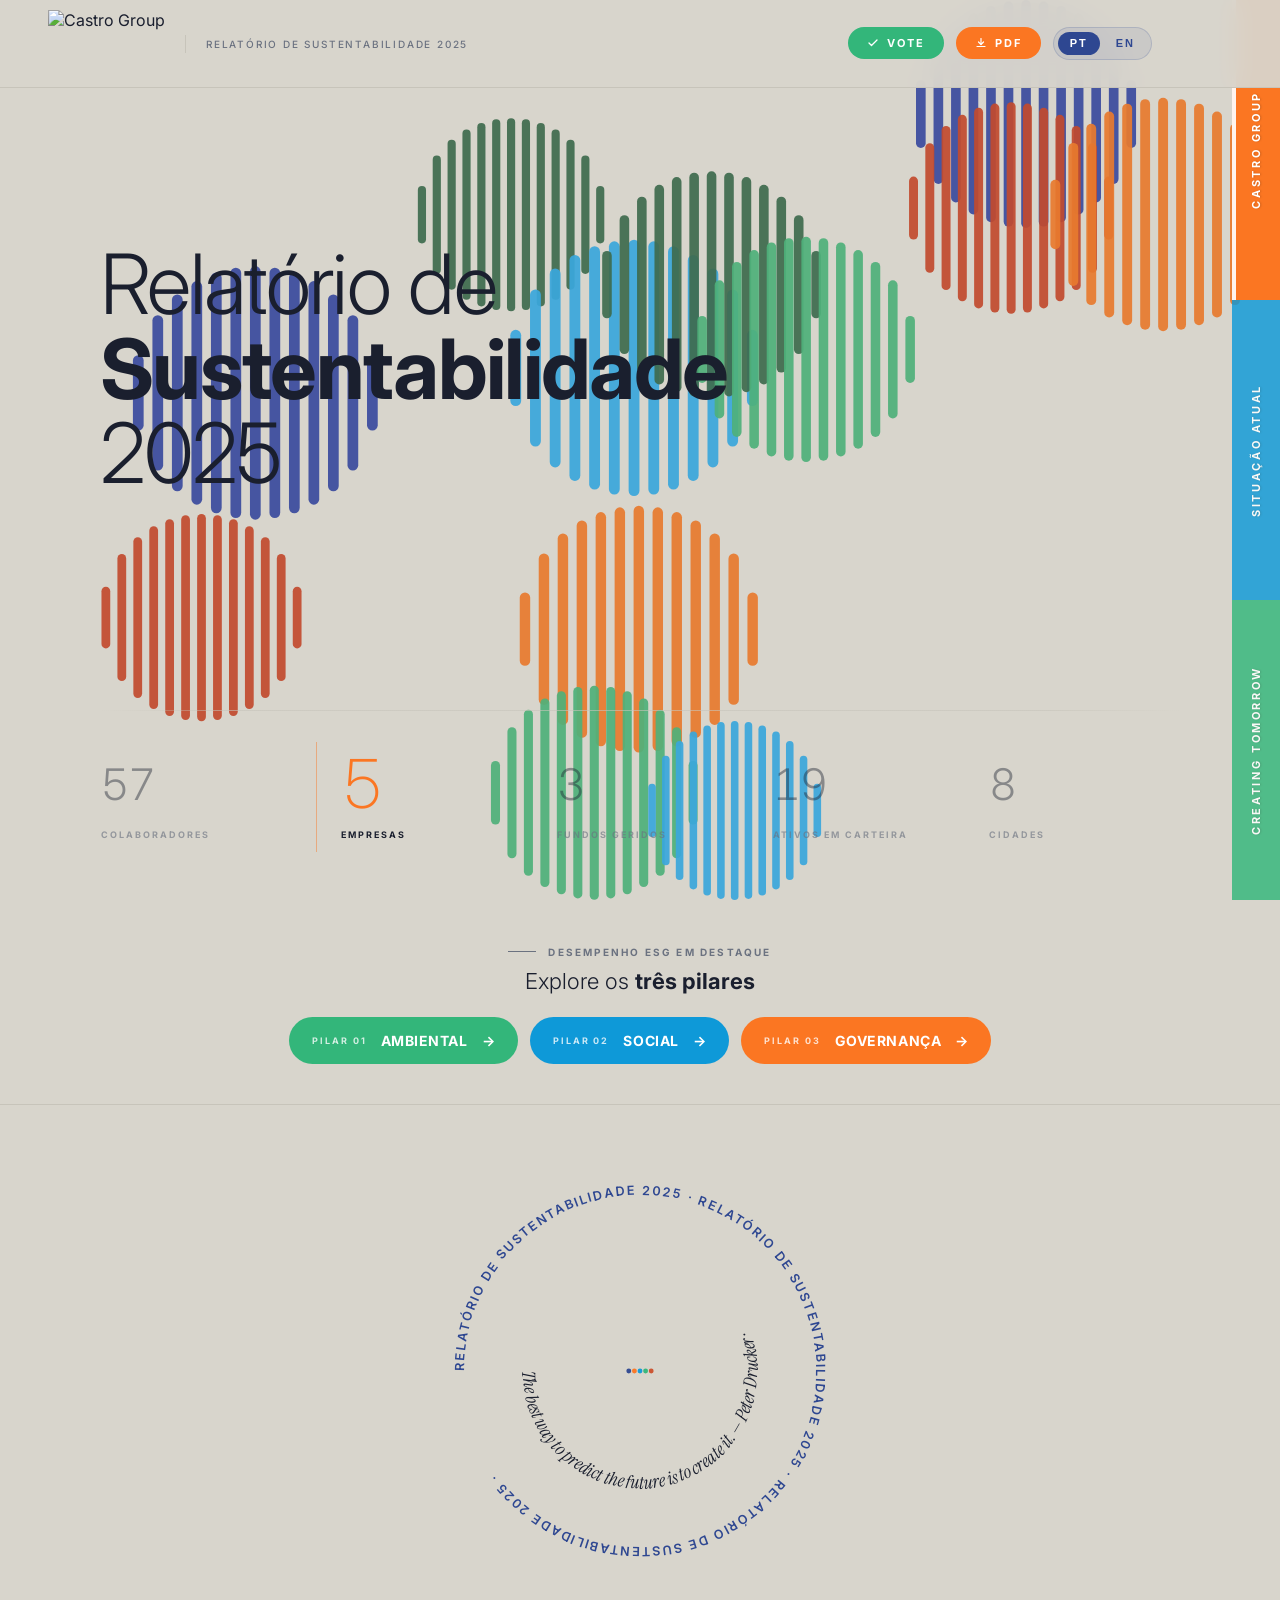
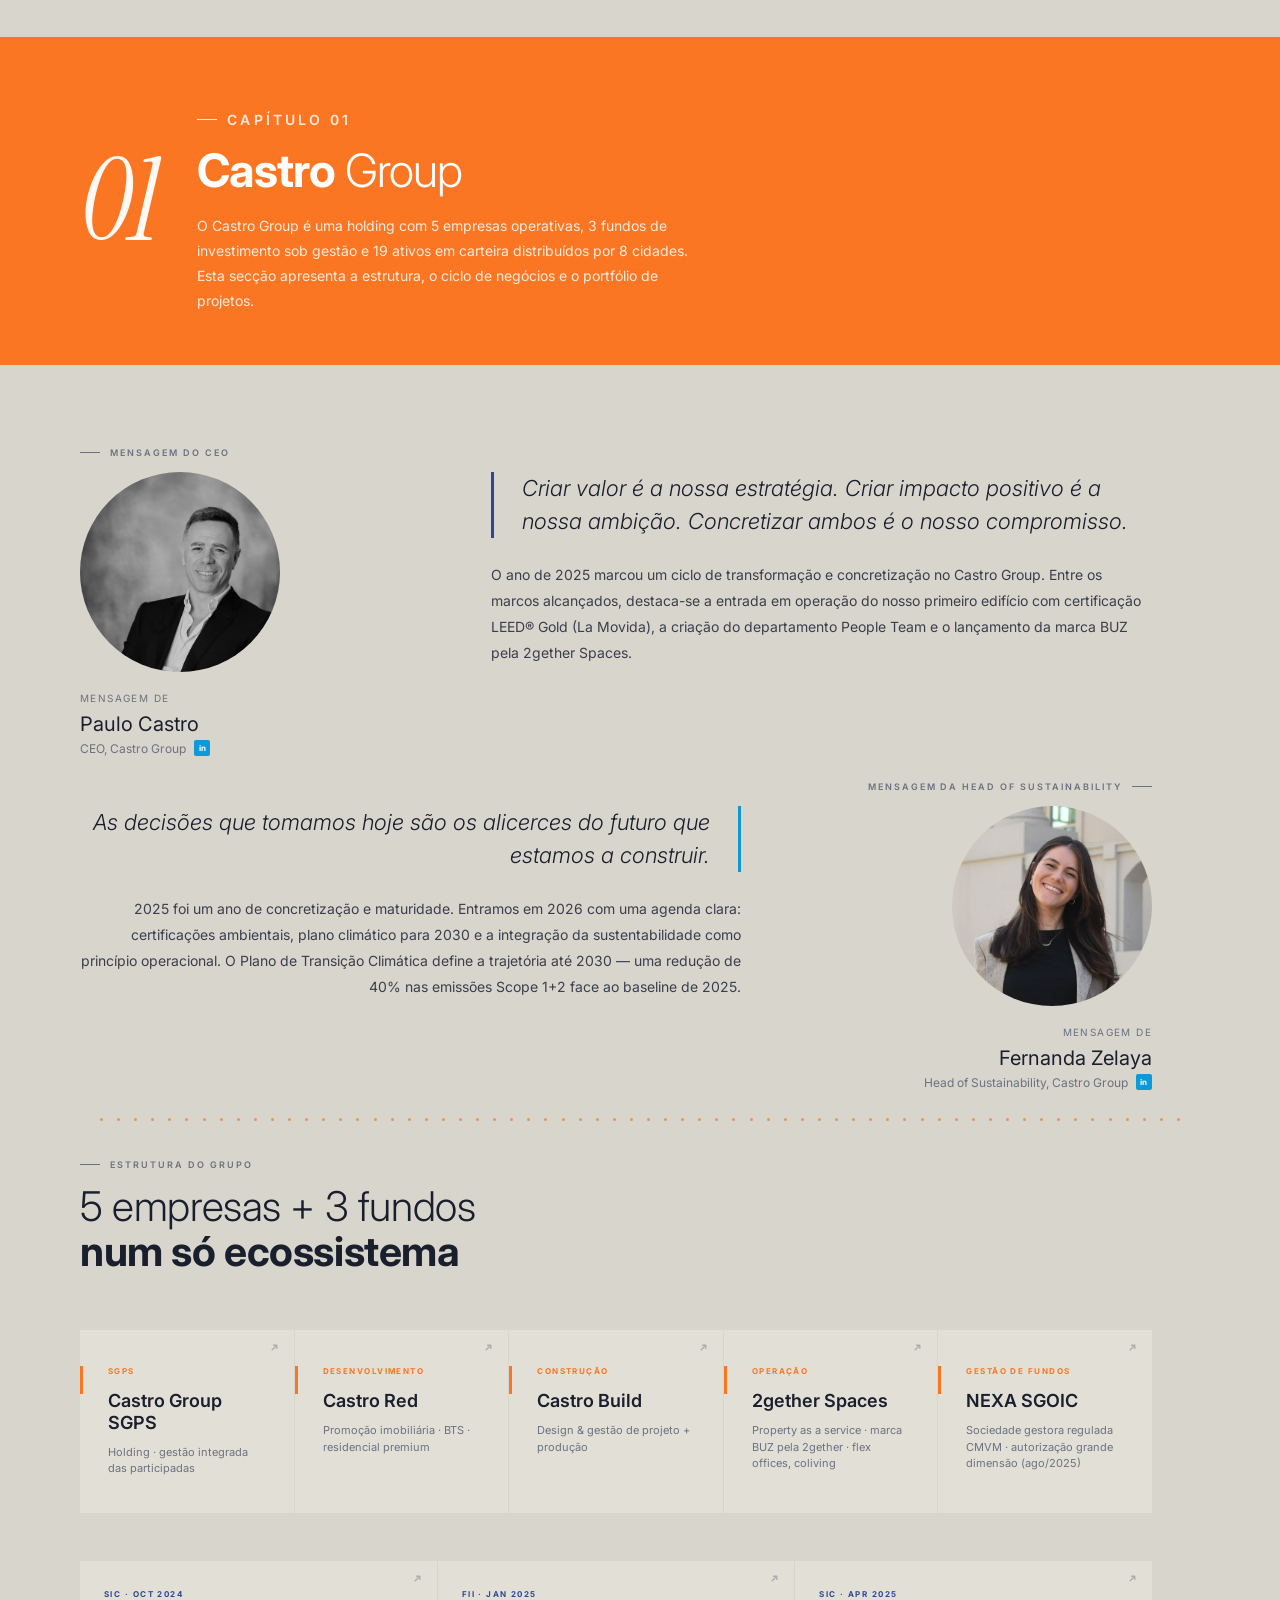
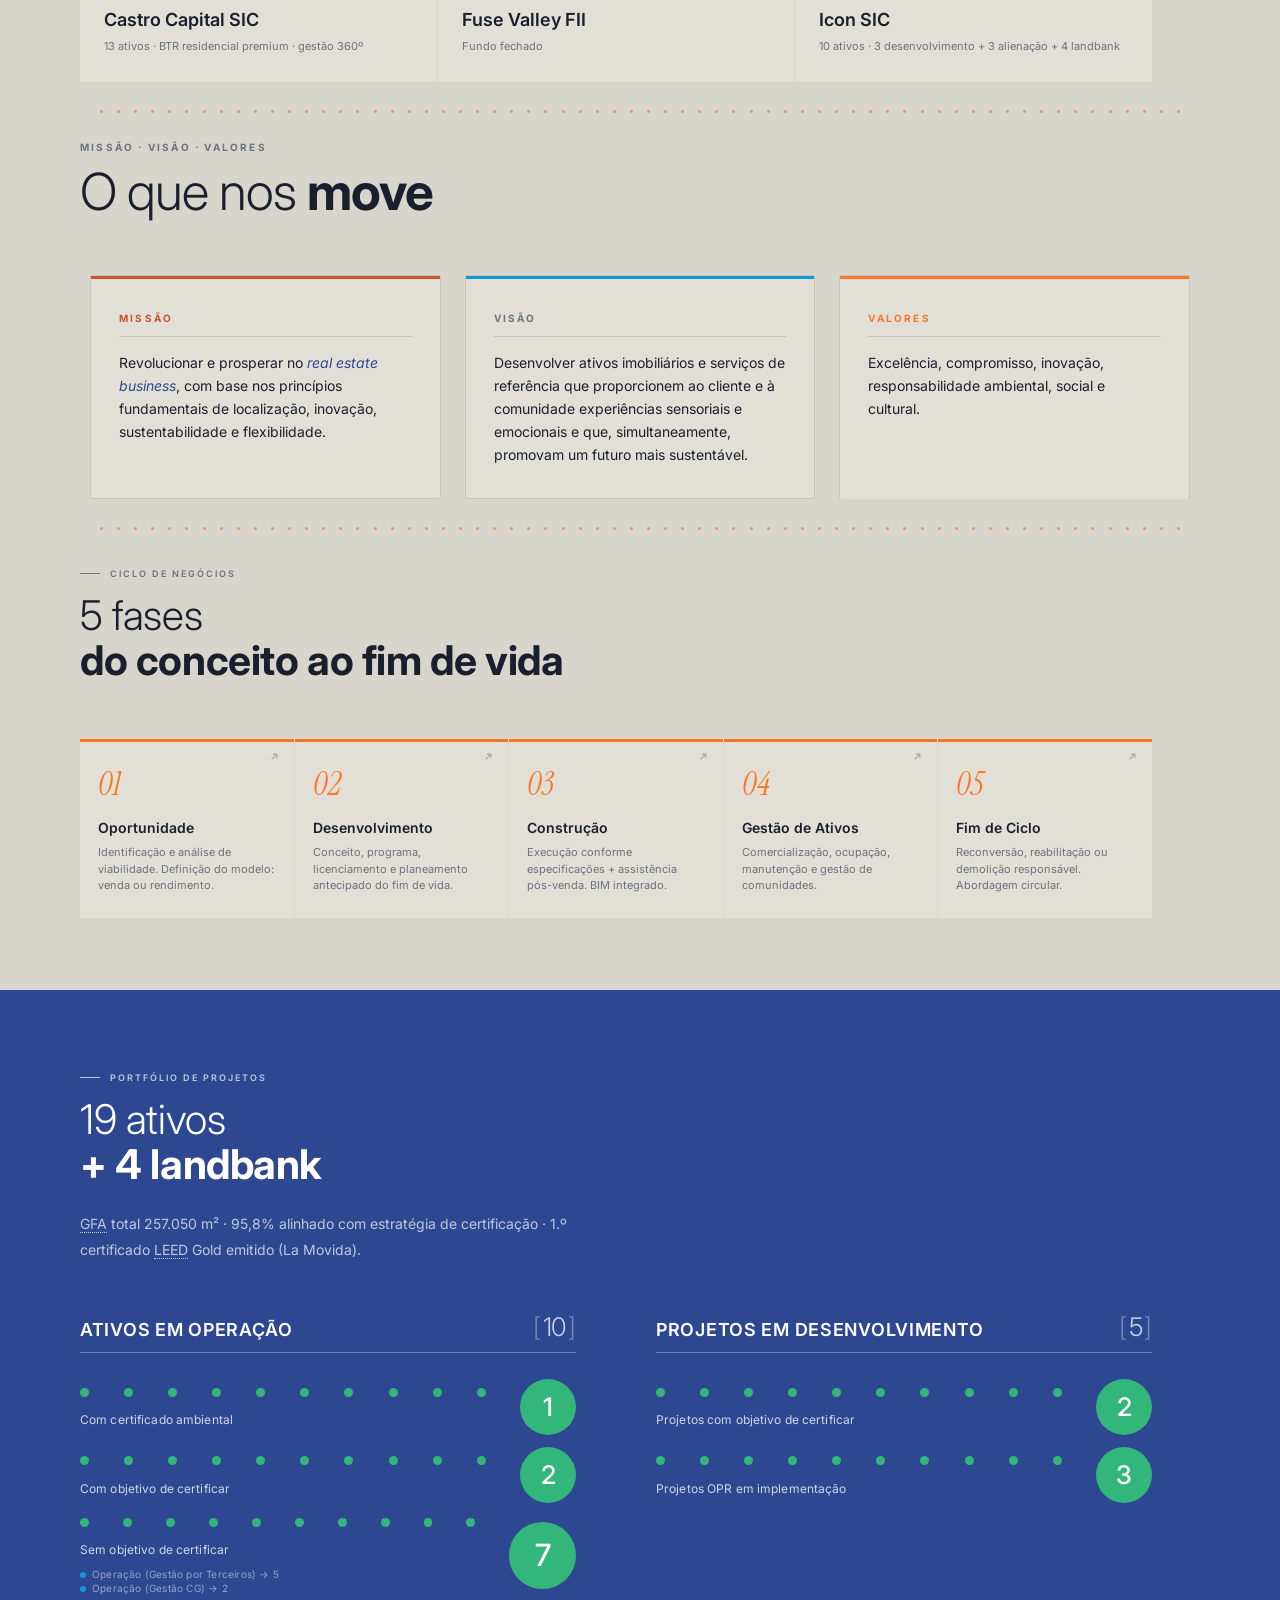
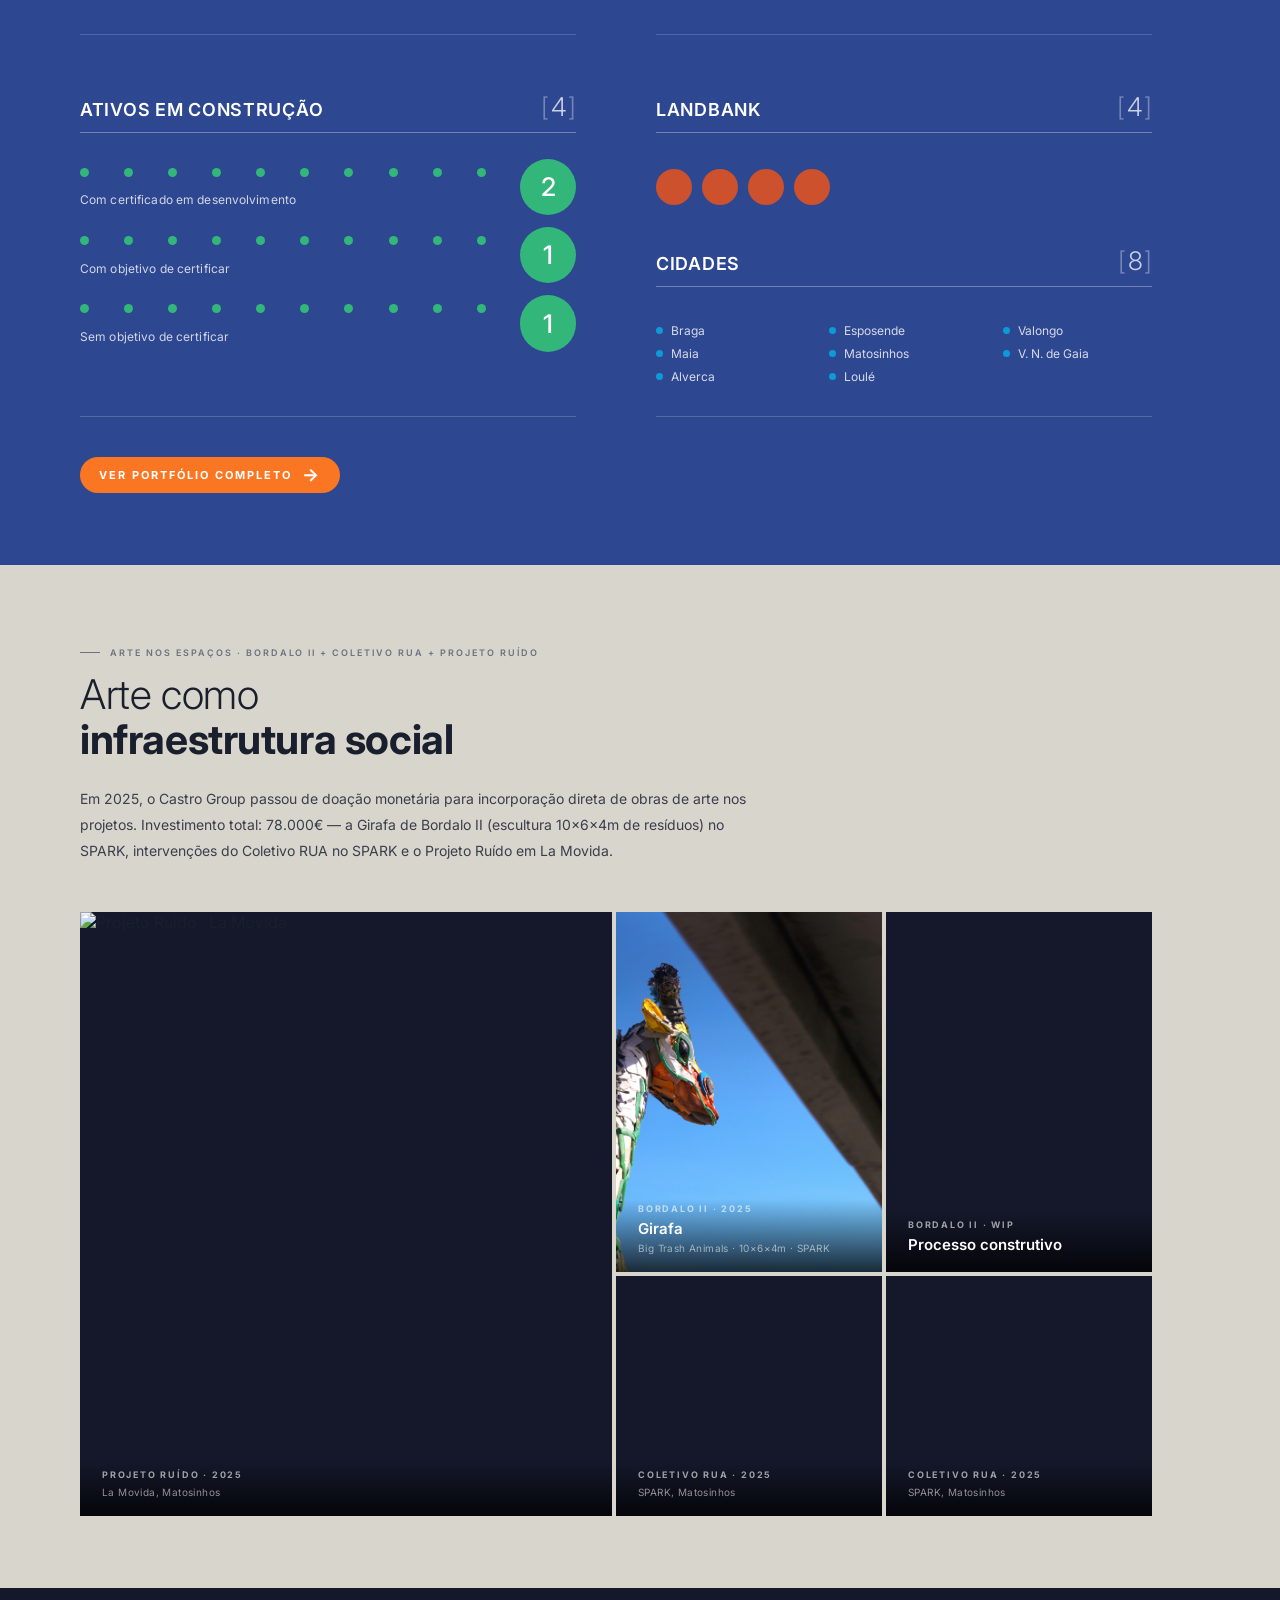
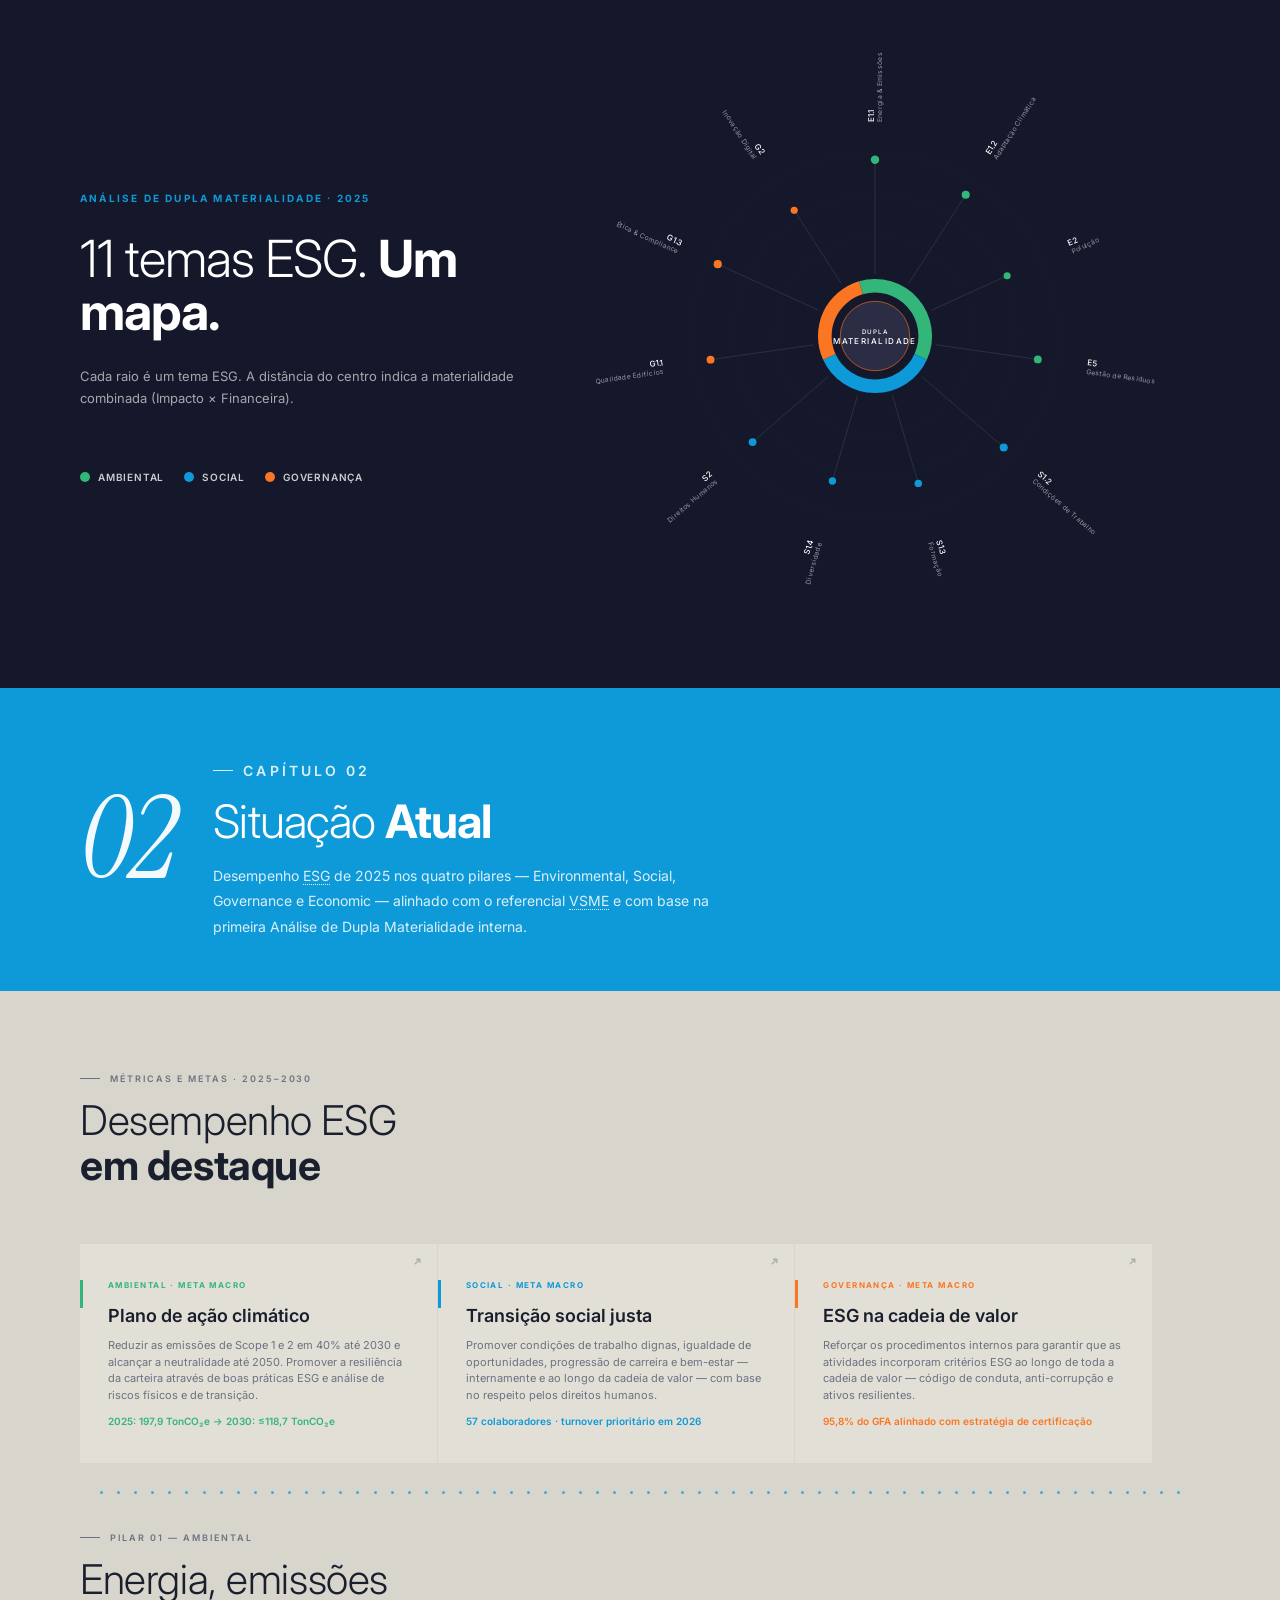
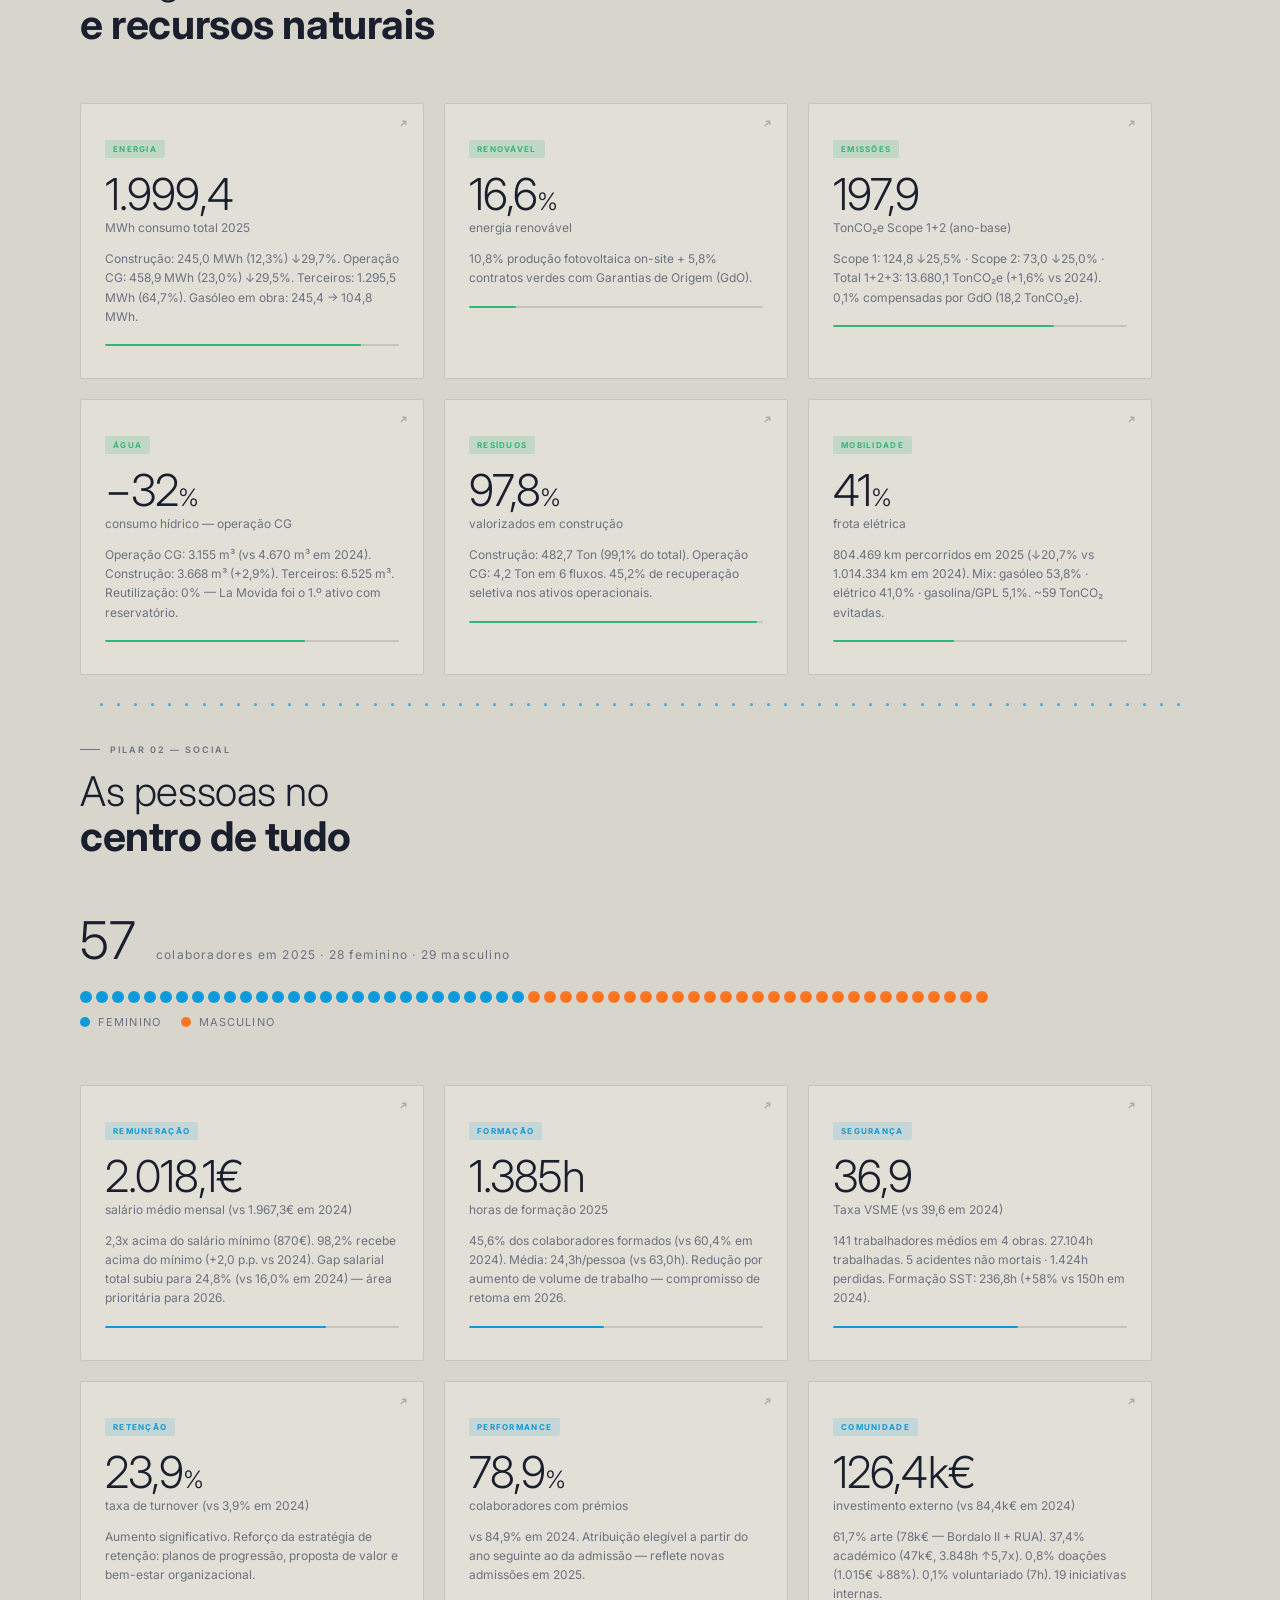
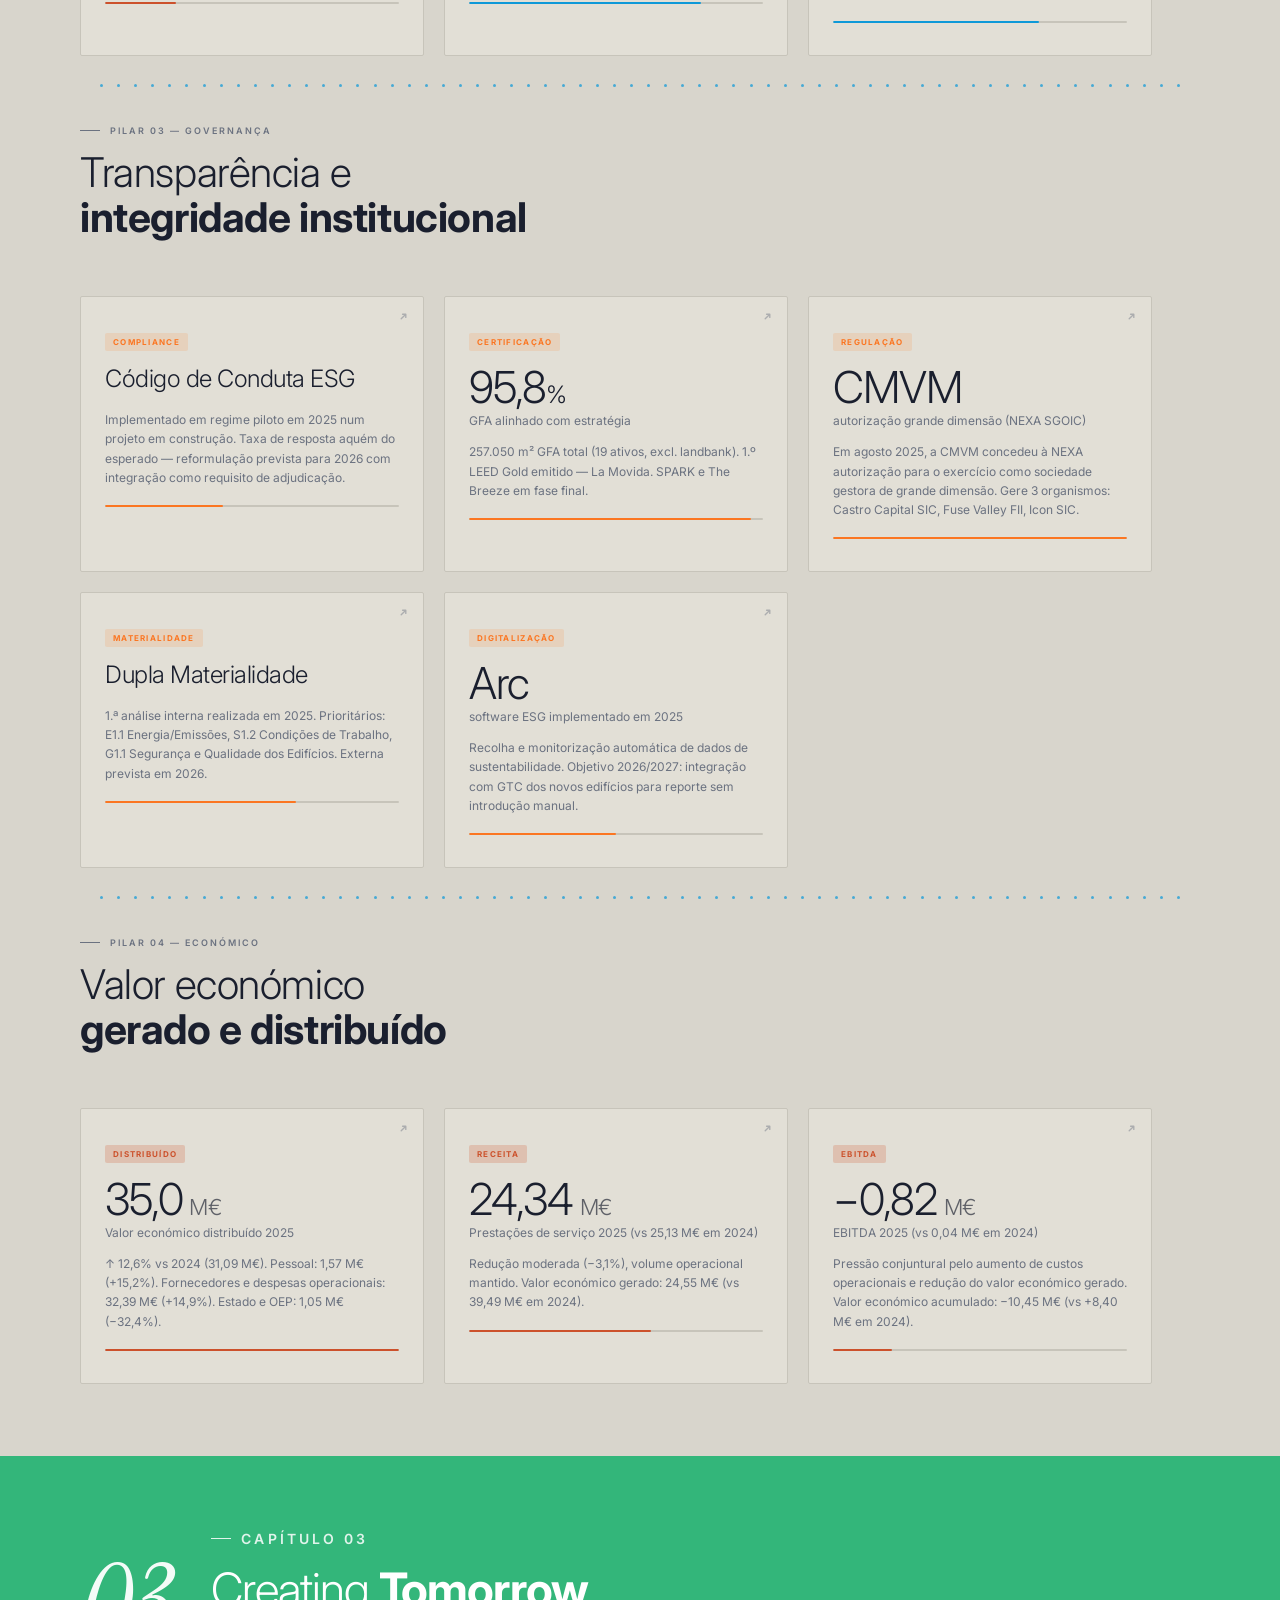
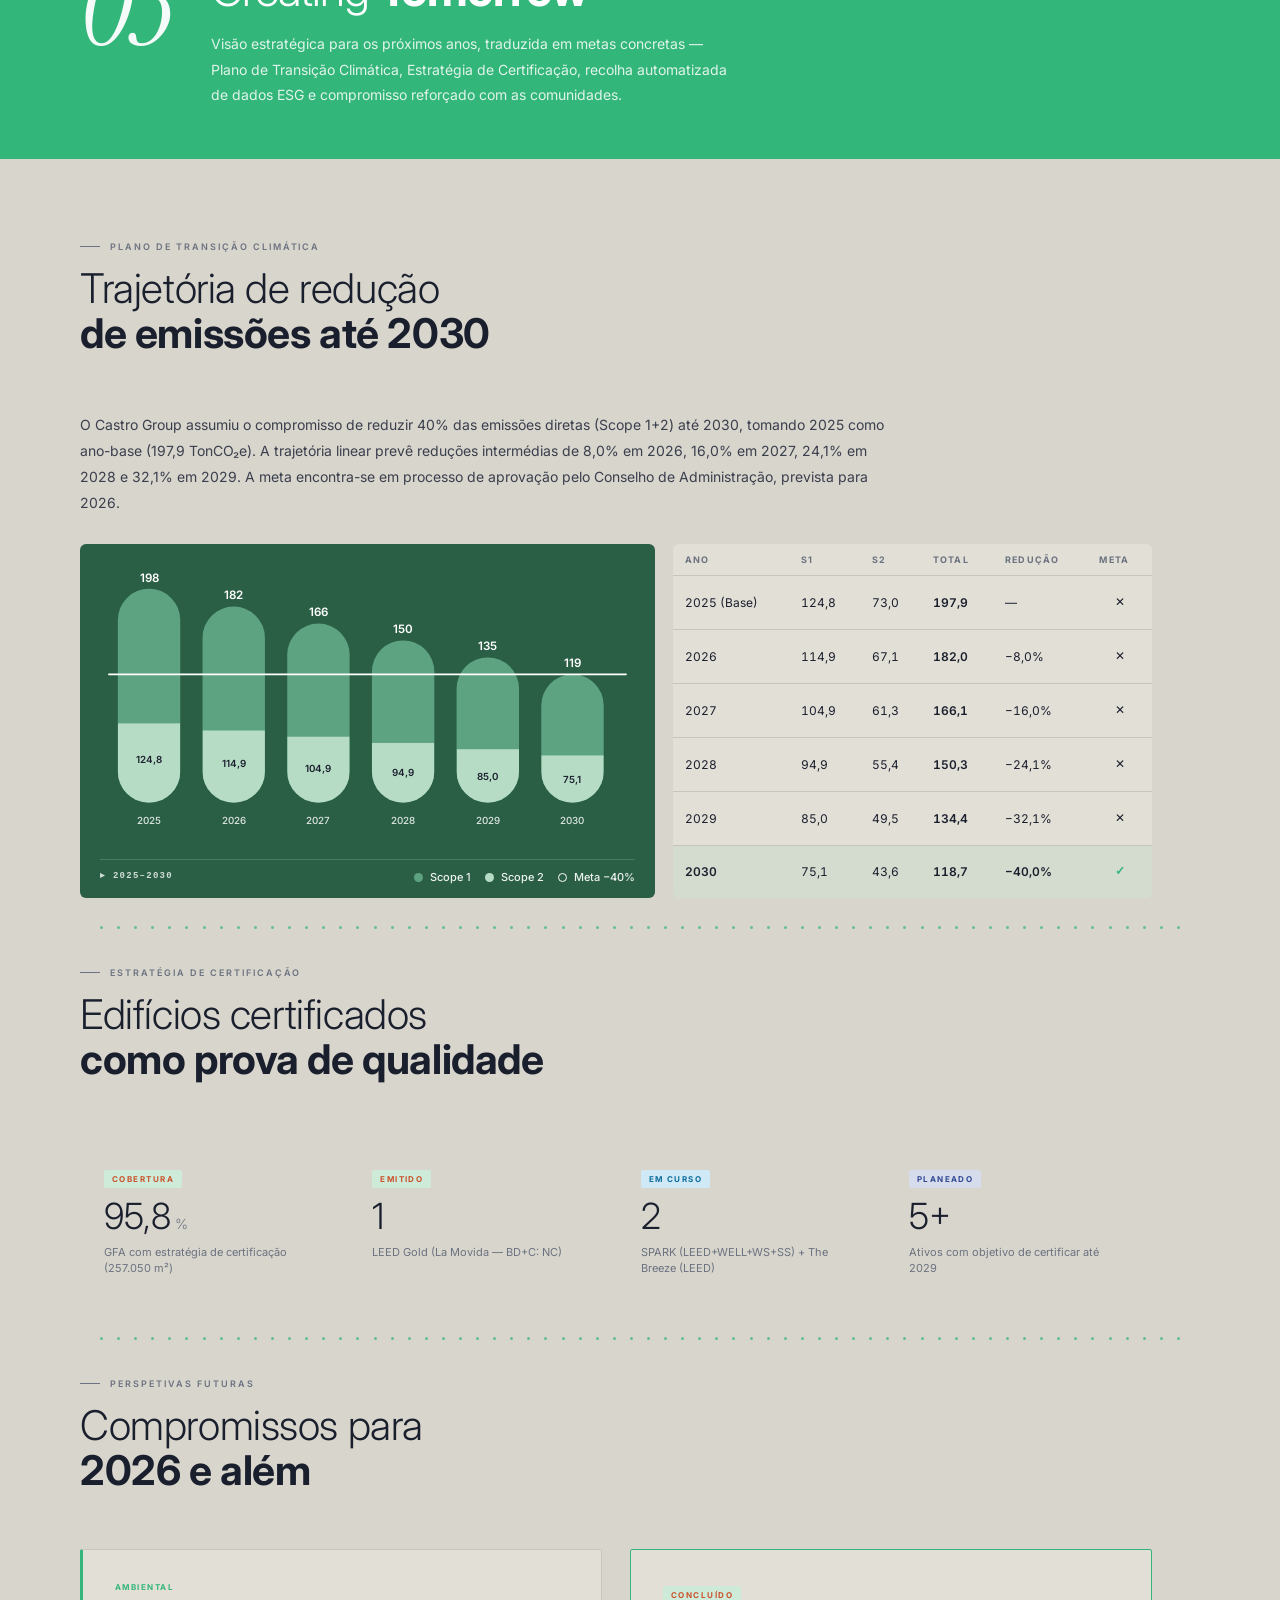
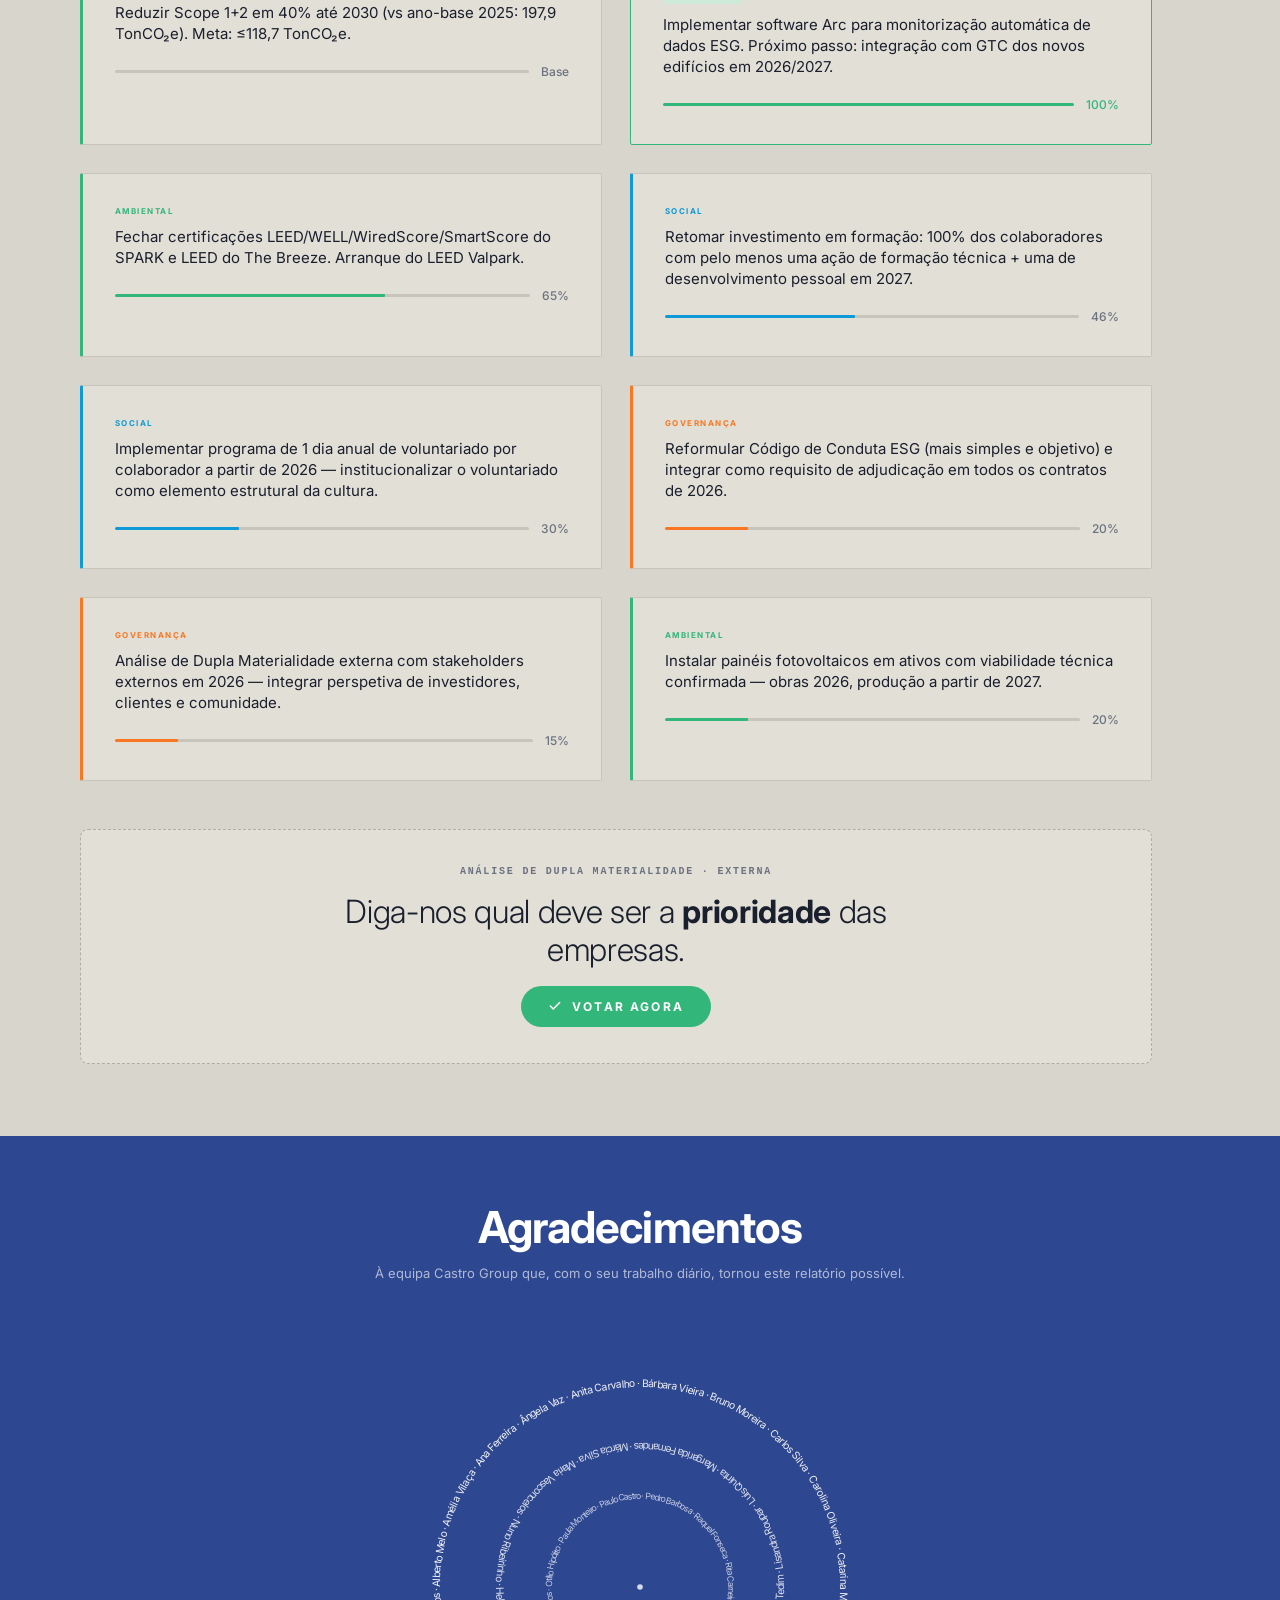
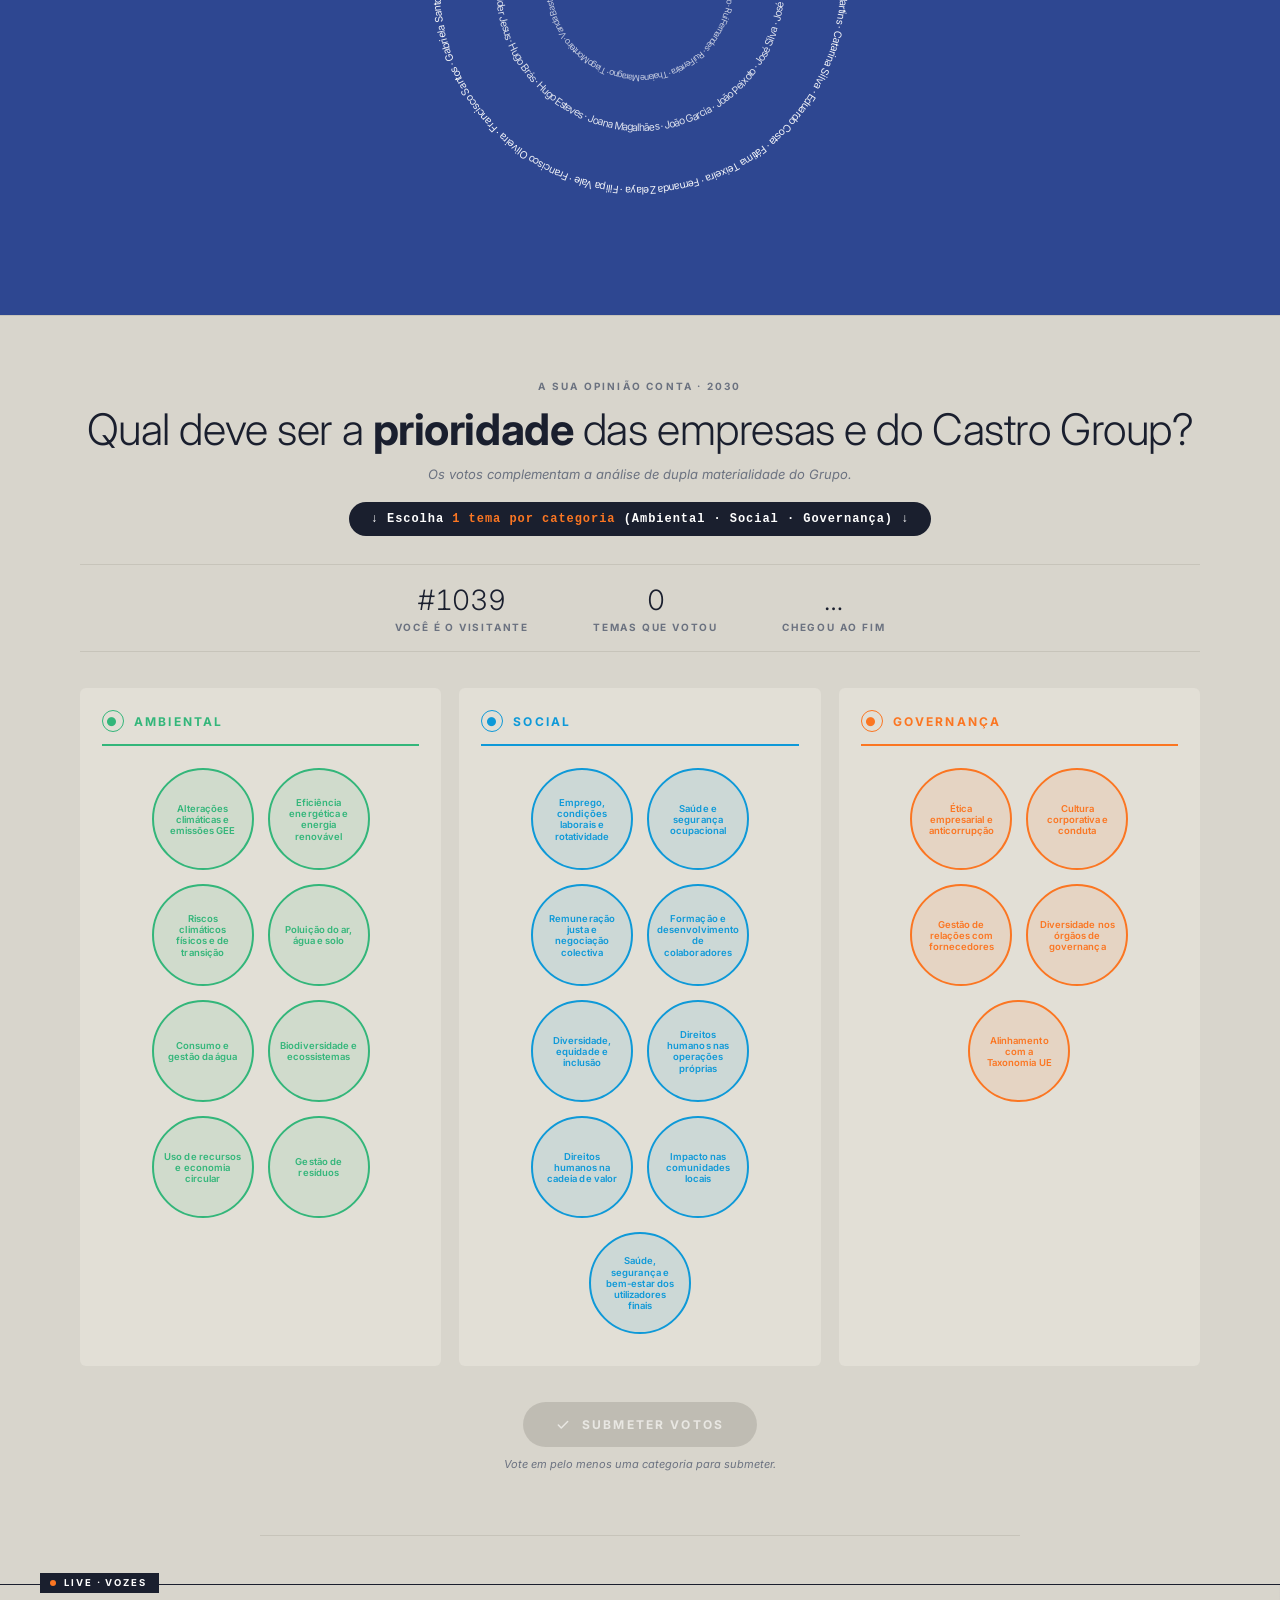
==== commit ef3037f7: "style(ticker): hide Comentarios head + Em circulacao meta User request: drop the textual chrome abov" ====
--- a/index.html
+++ b/index.html
@@ -2593,6 +2593,11 @@
   .reading-progress-bar { transition: none; }
   [data-gsap-reveal] { opacity: 1; }
 }
+
+/* User request: hide the "Comentários [N]" head + "EM CIRCULAÇÃO" meta
+   so only the LIVE flag + ticker remain. Cleaner editorial strip. */
+.opiniao-comments .op-comments-head { display: none; }
+.op-comments-ticker .op-ticker-meta { display: none; }
 
 /* ============================================================================
    COMMENTS MARQUEE — Editorial newsstand ticker
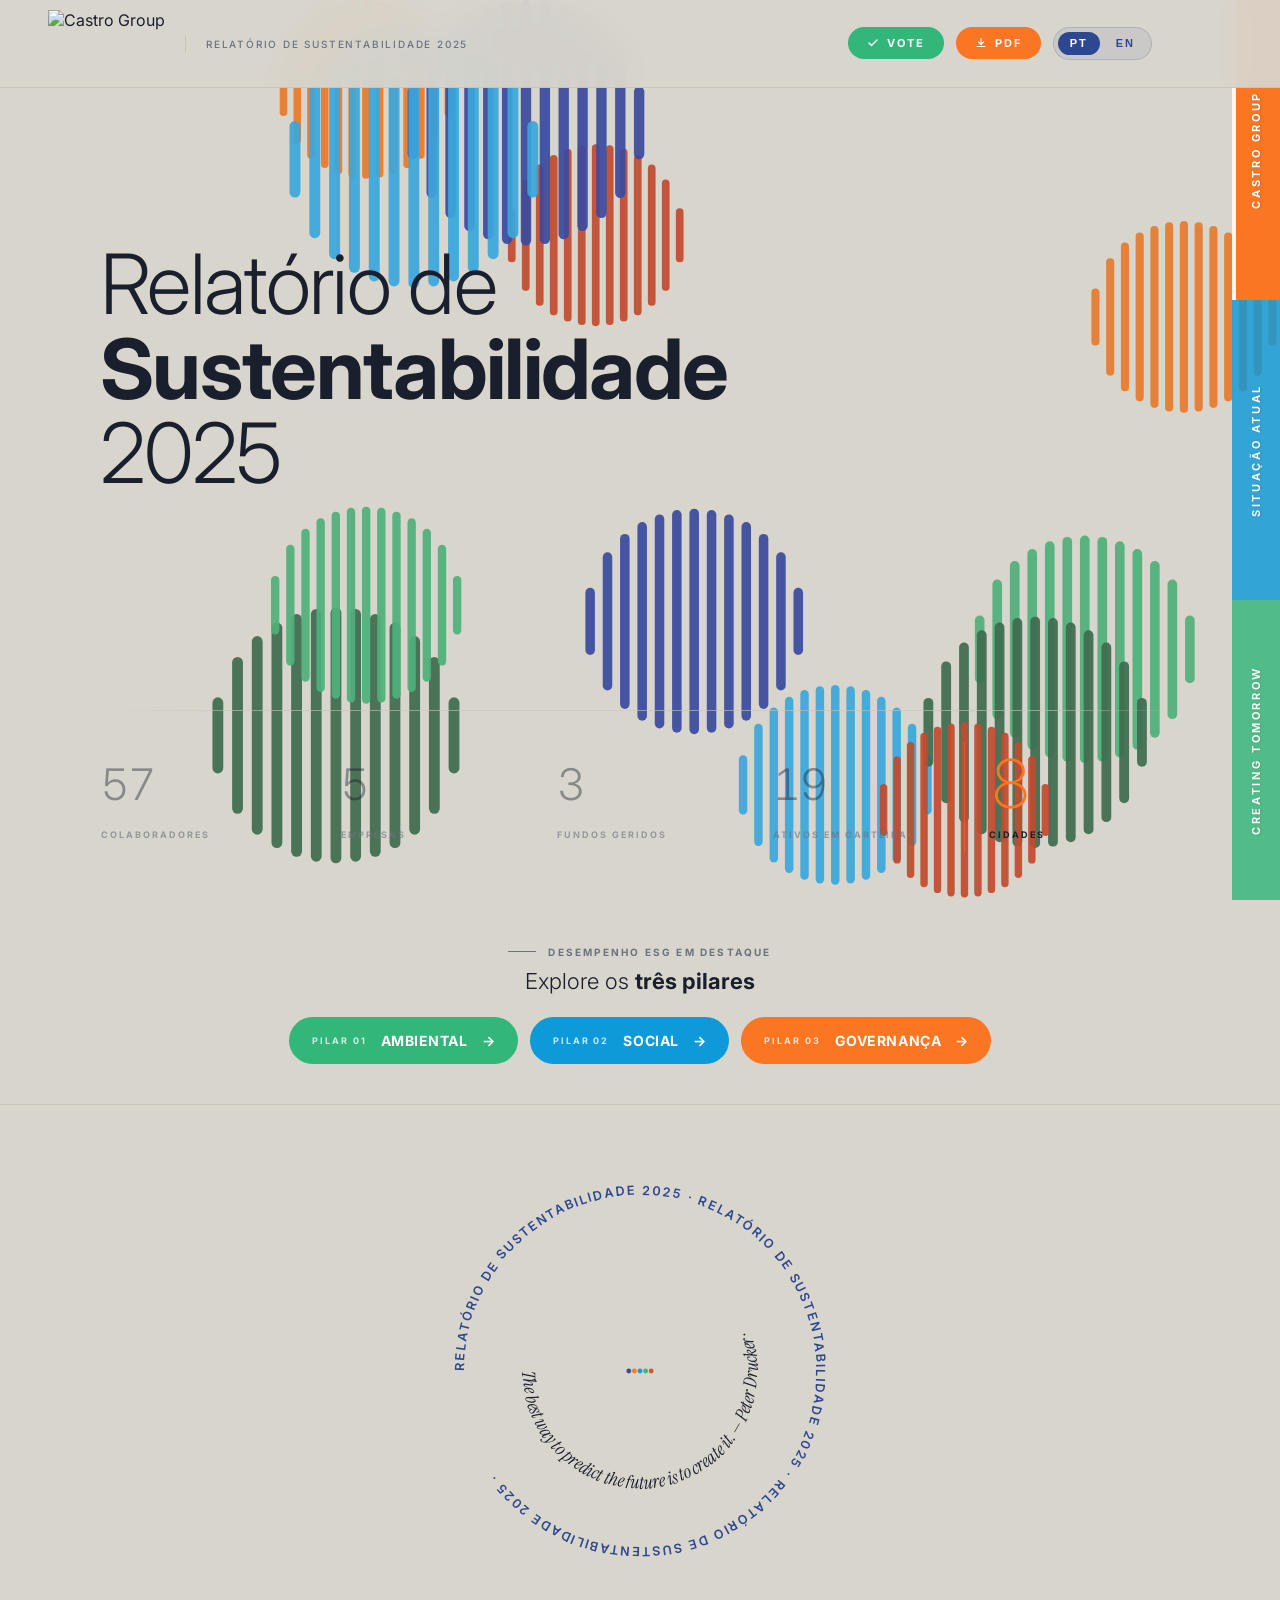
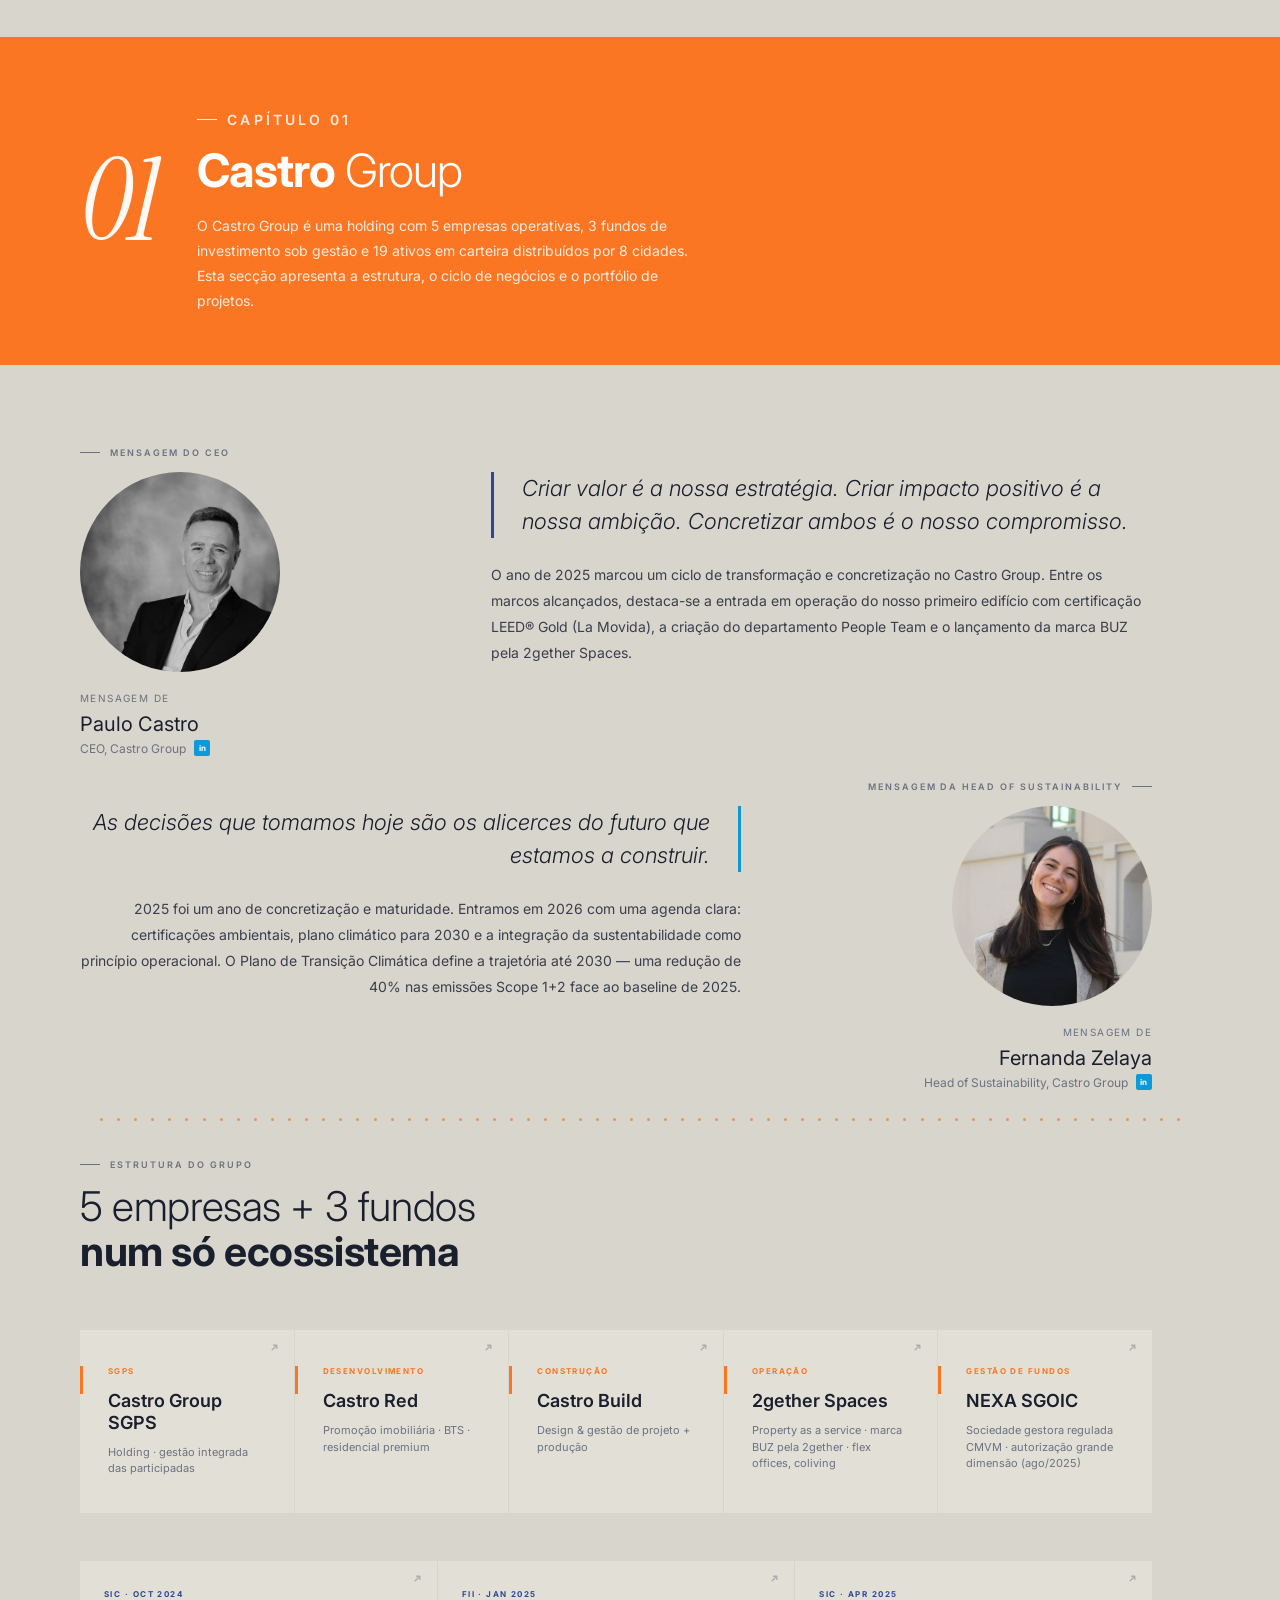
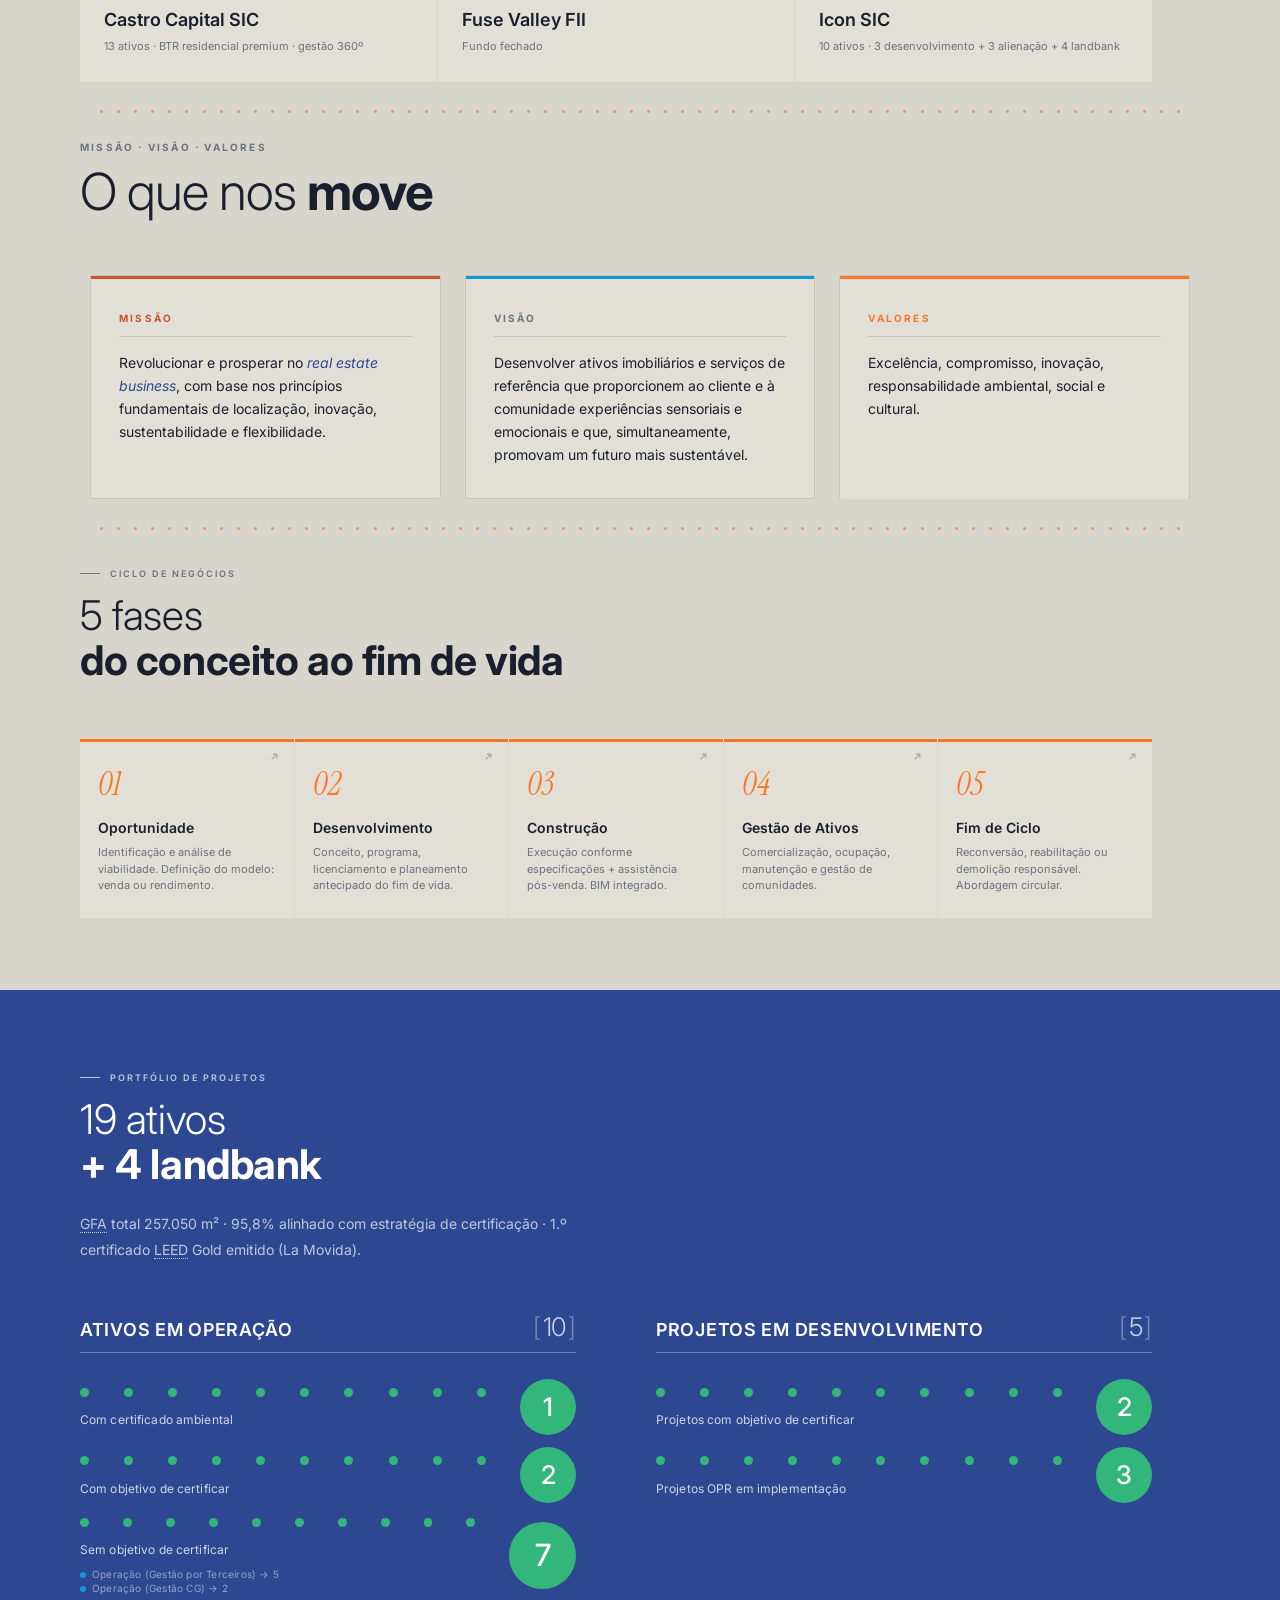
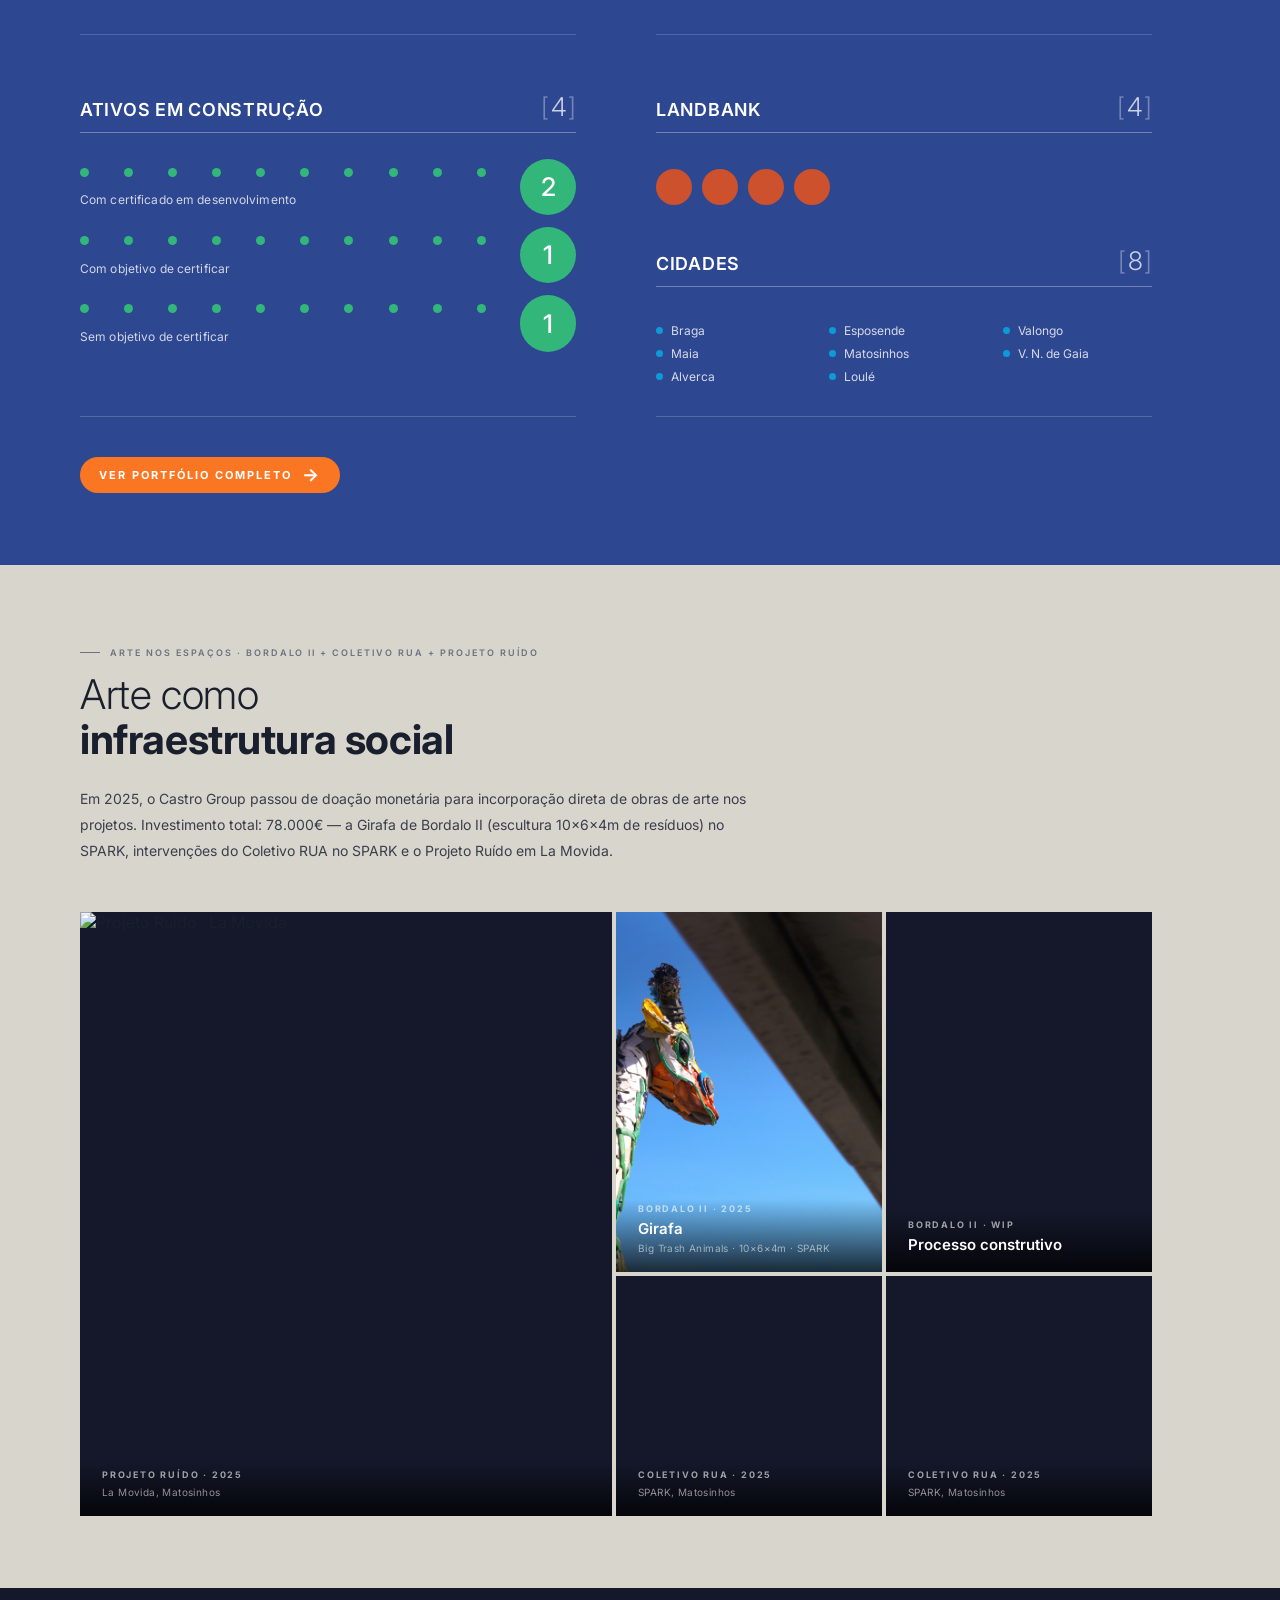
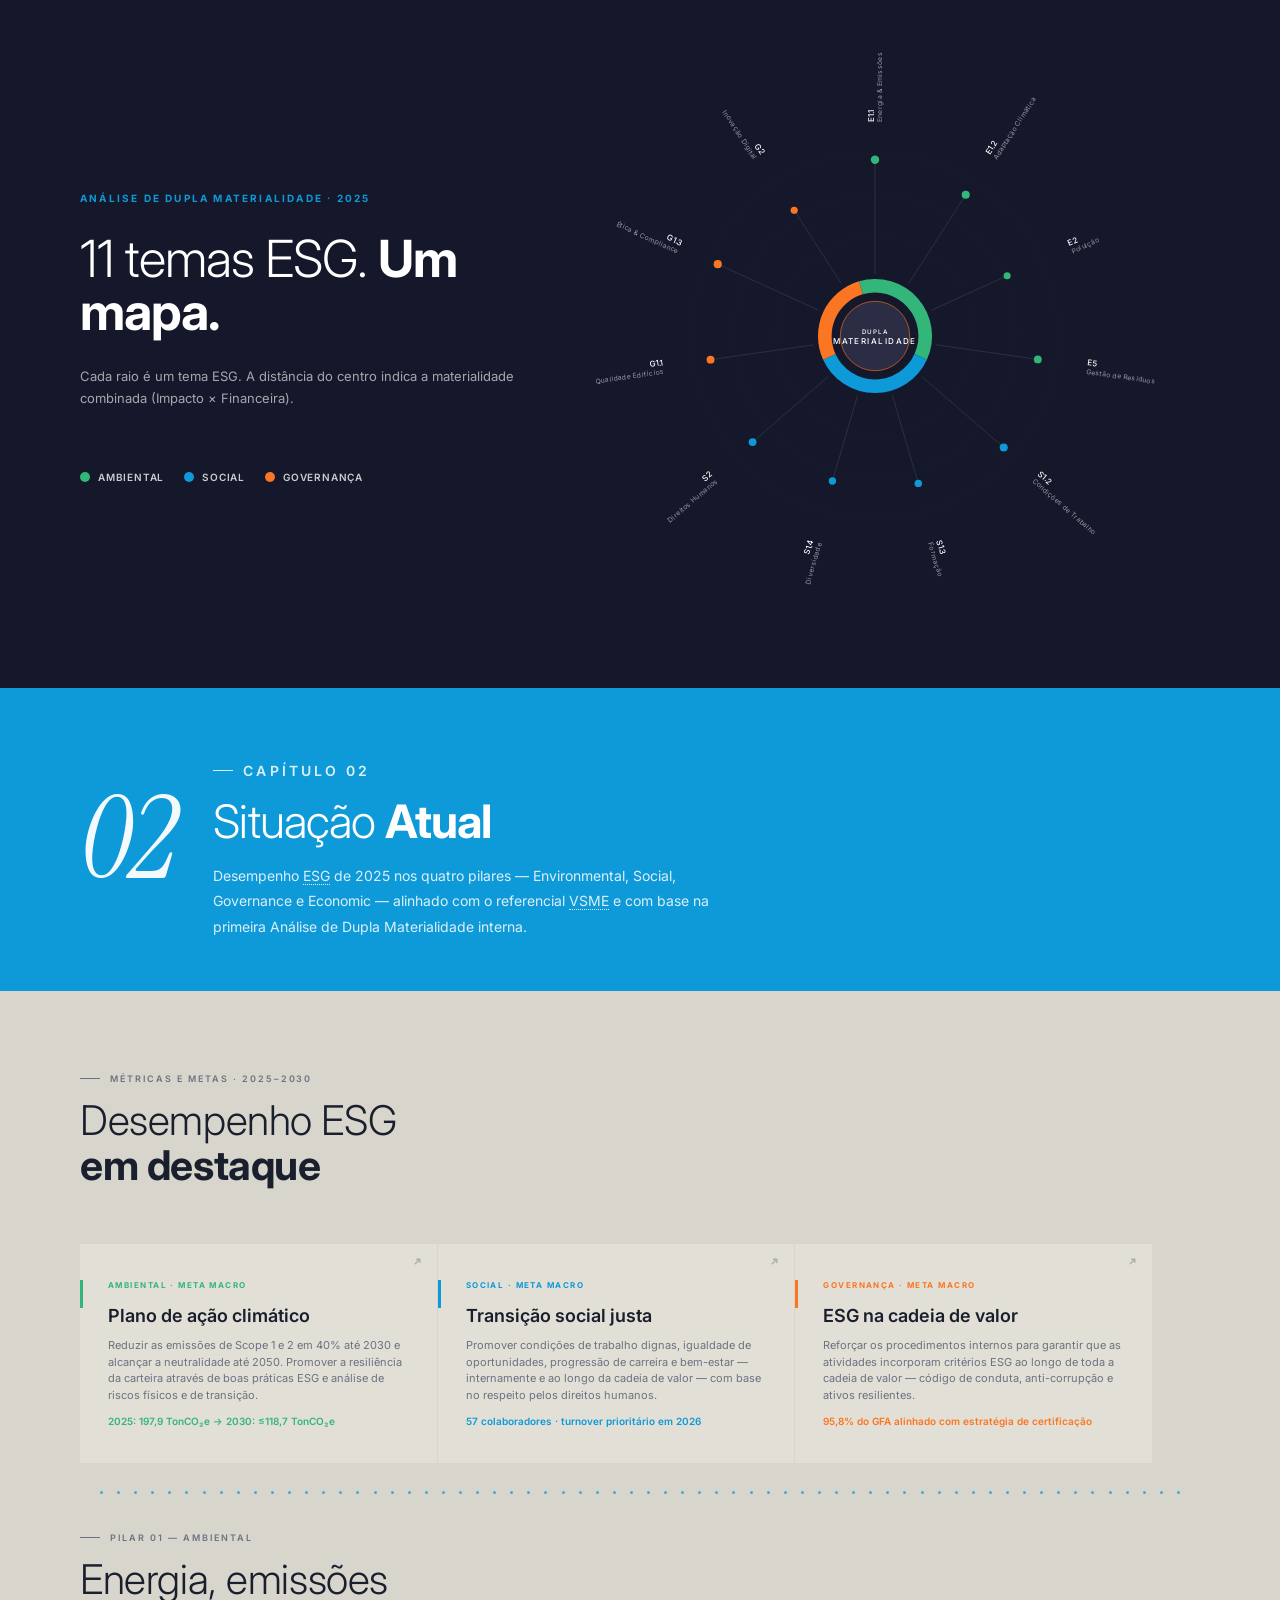
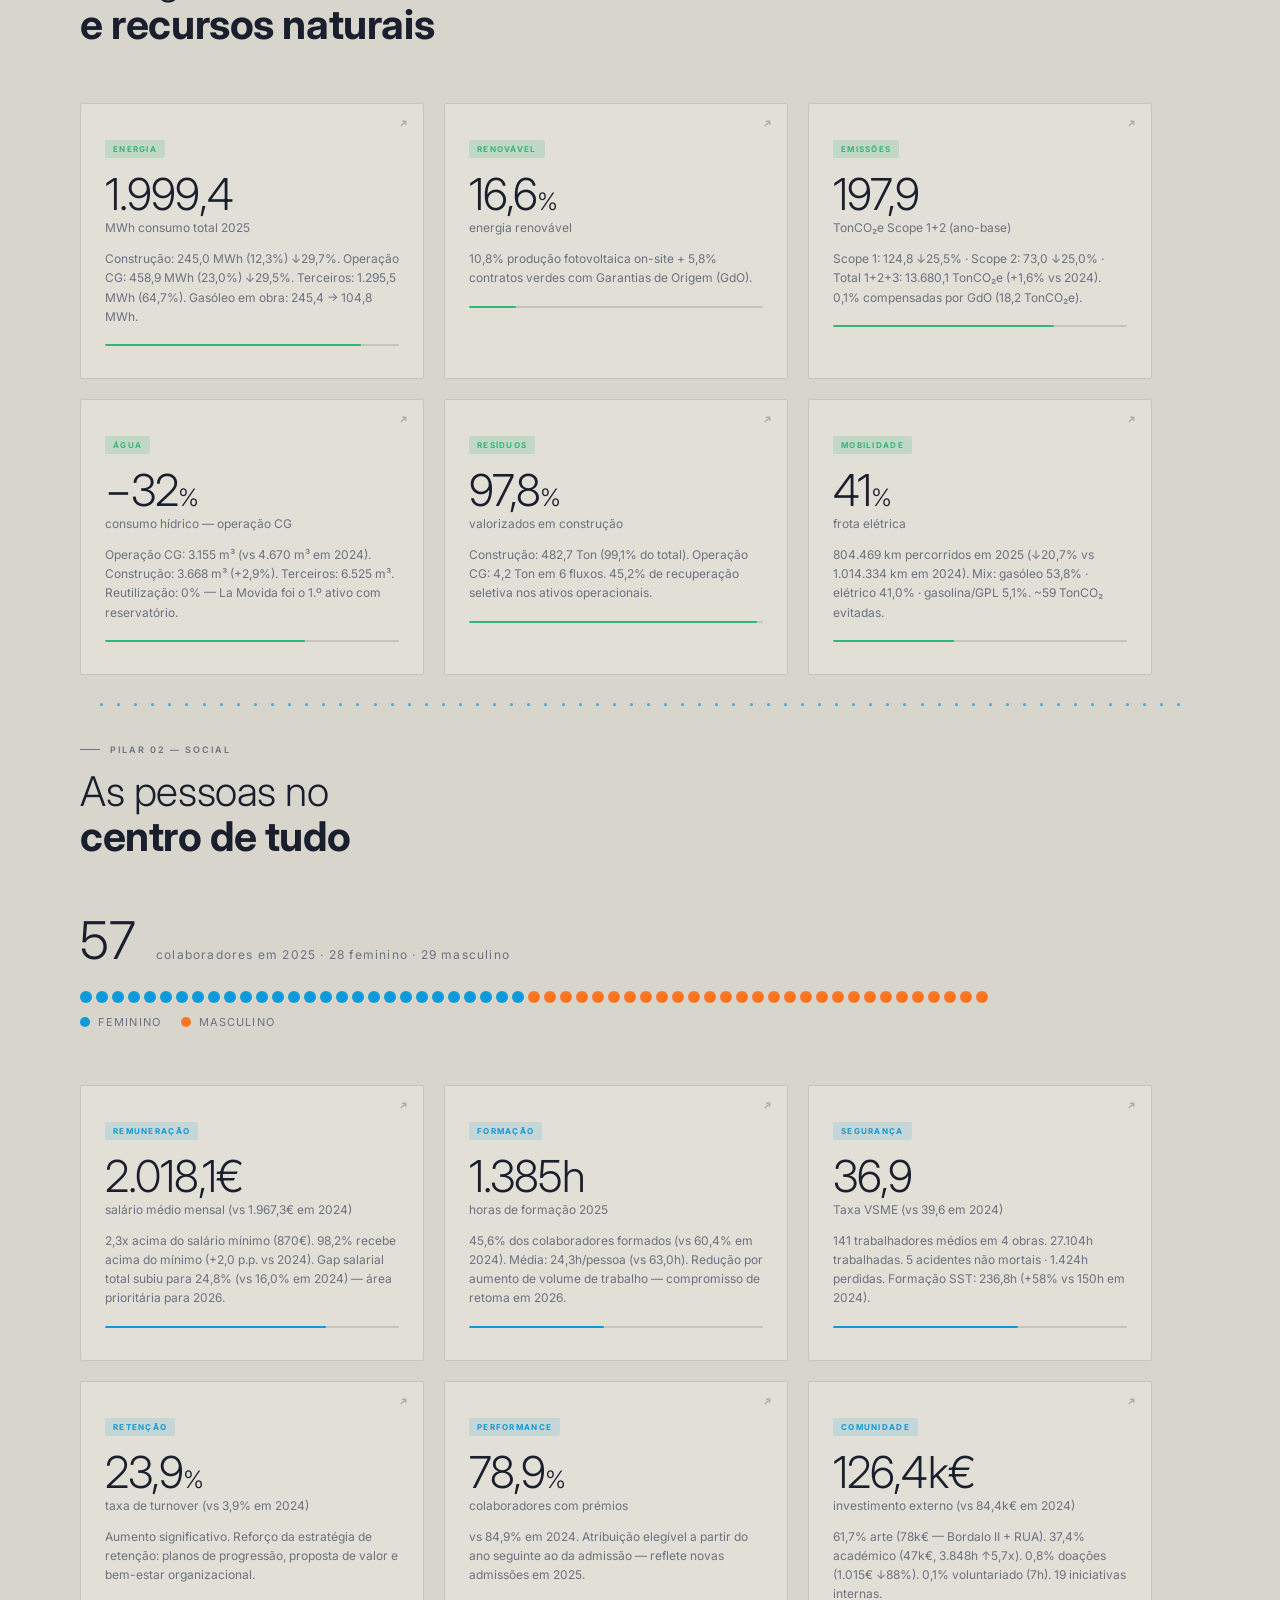
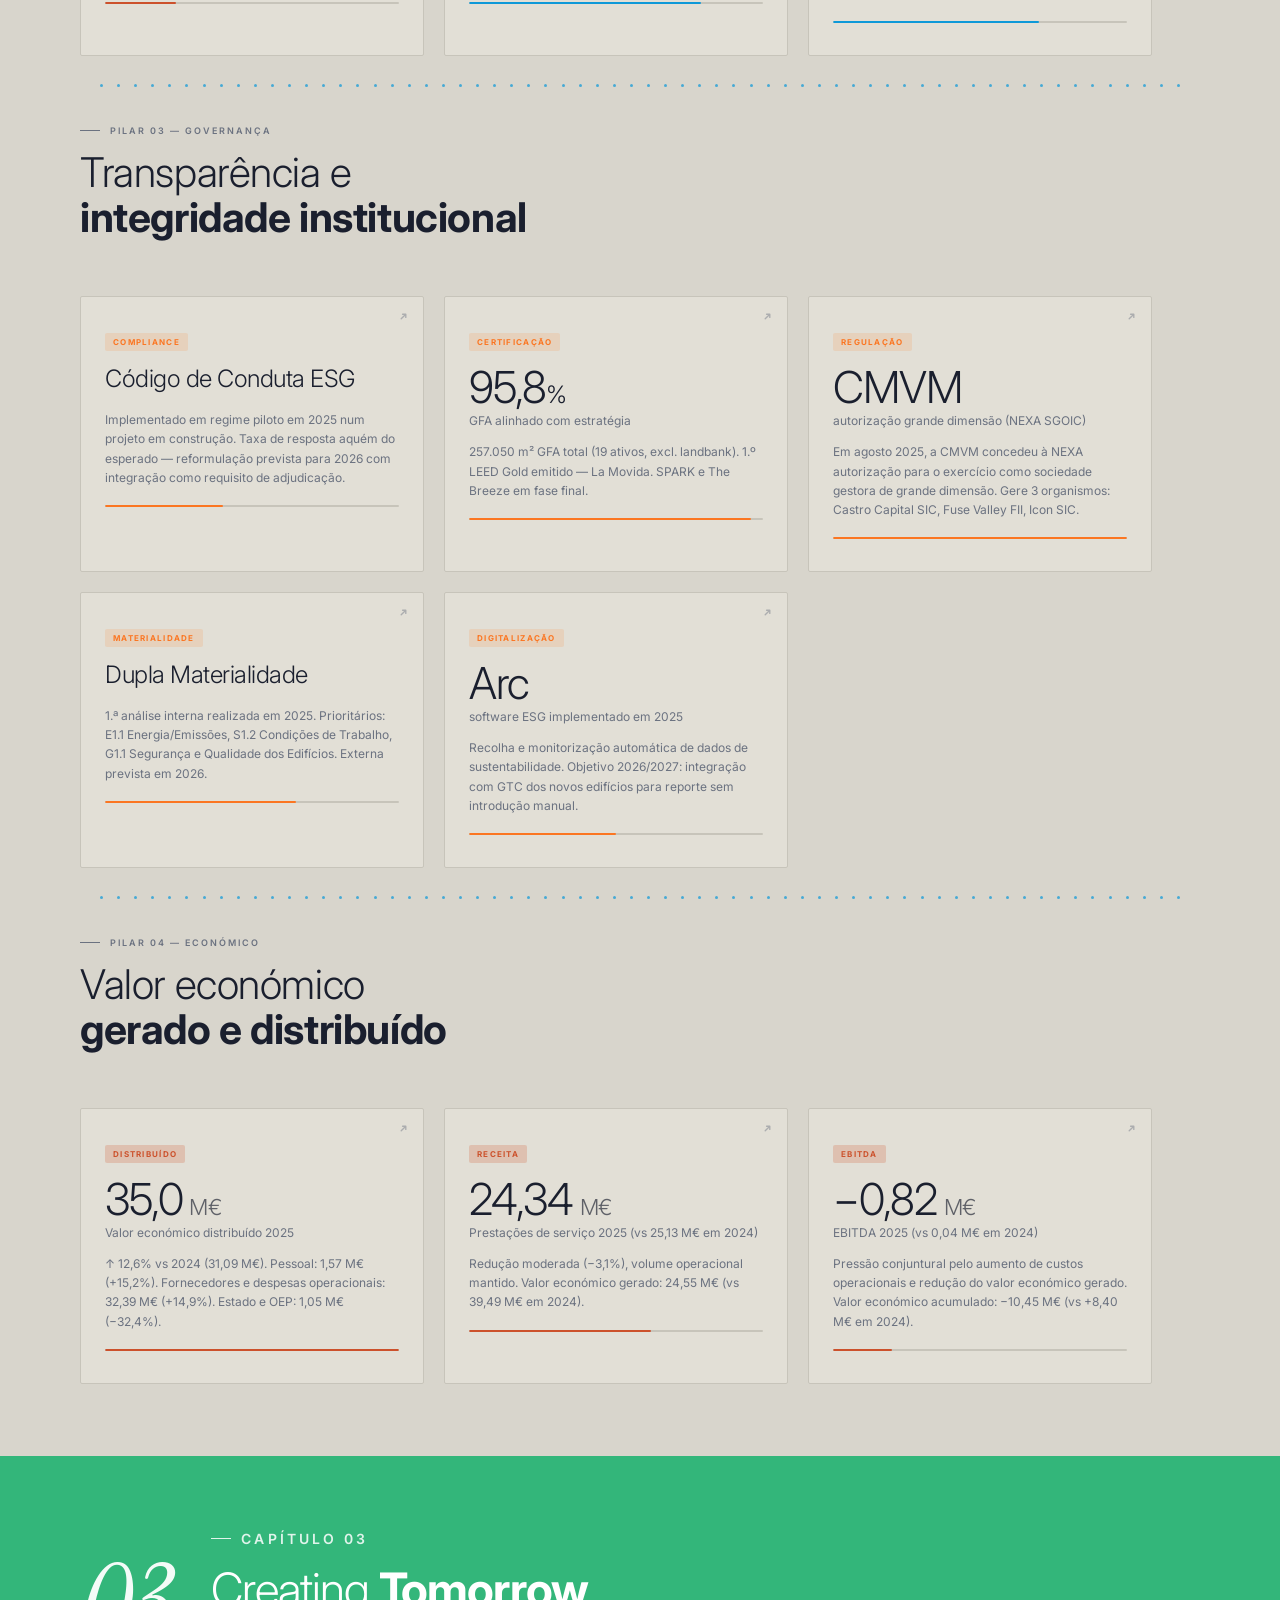
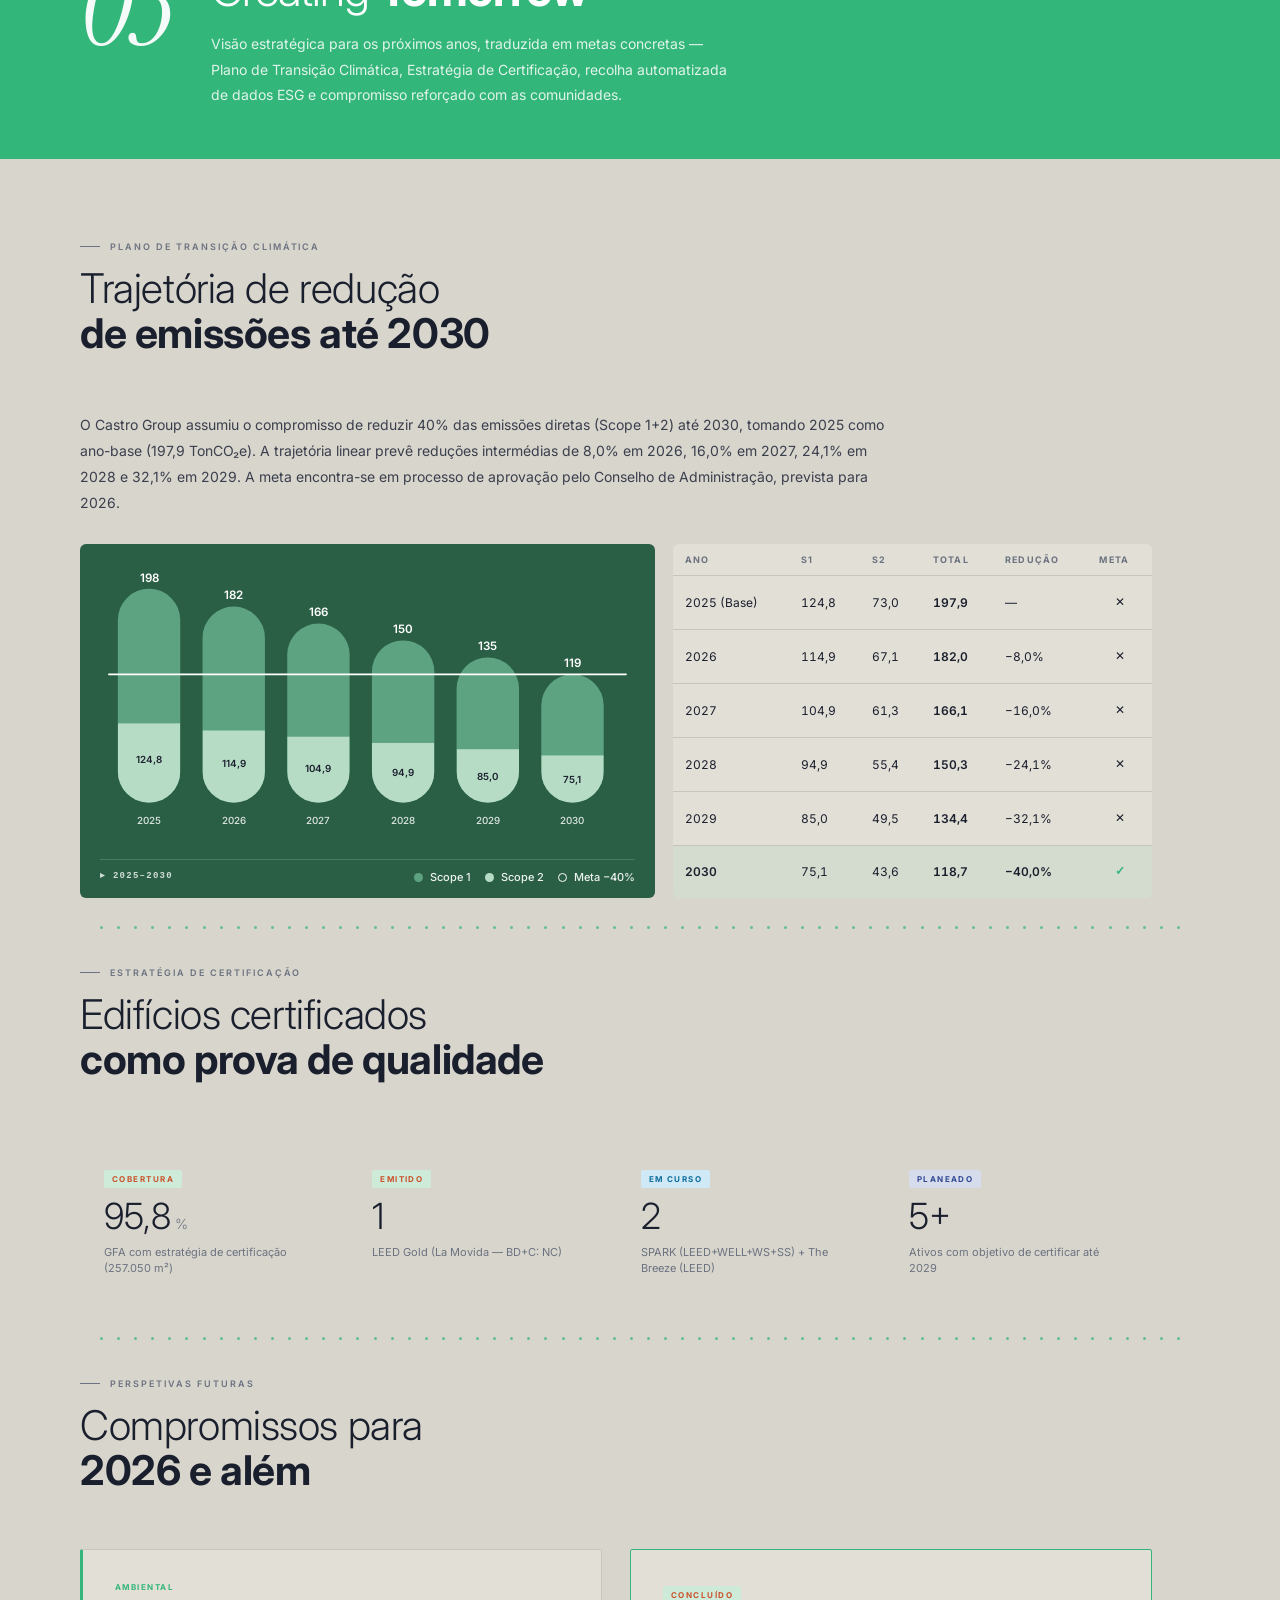
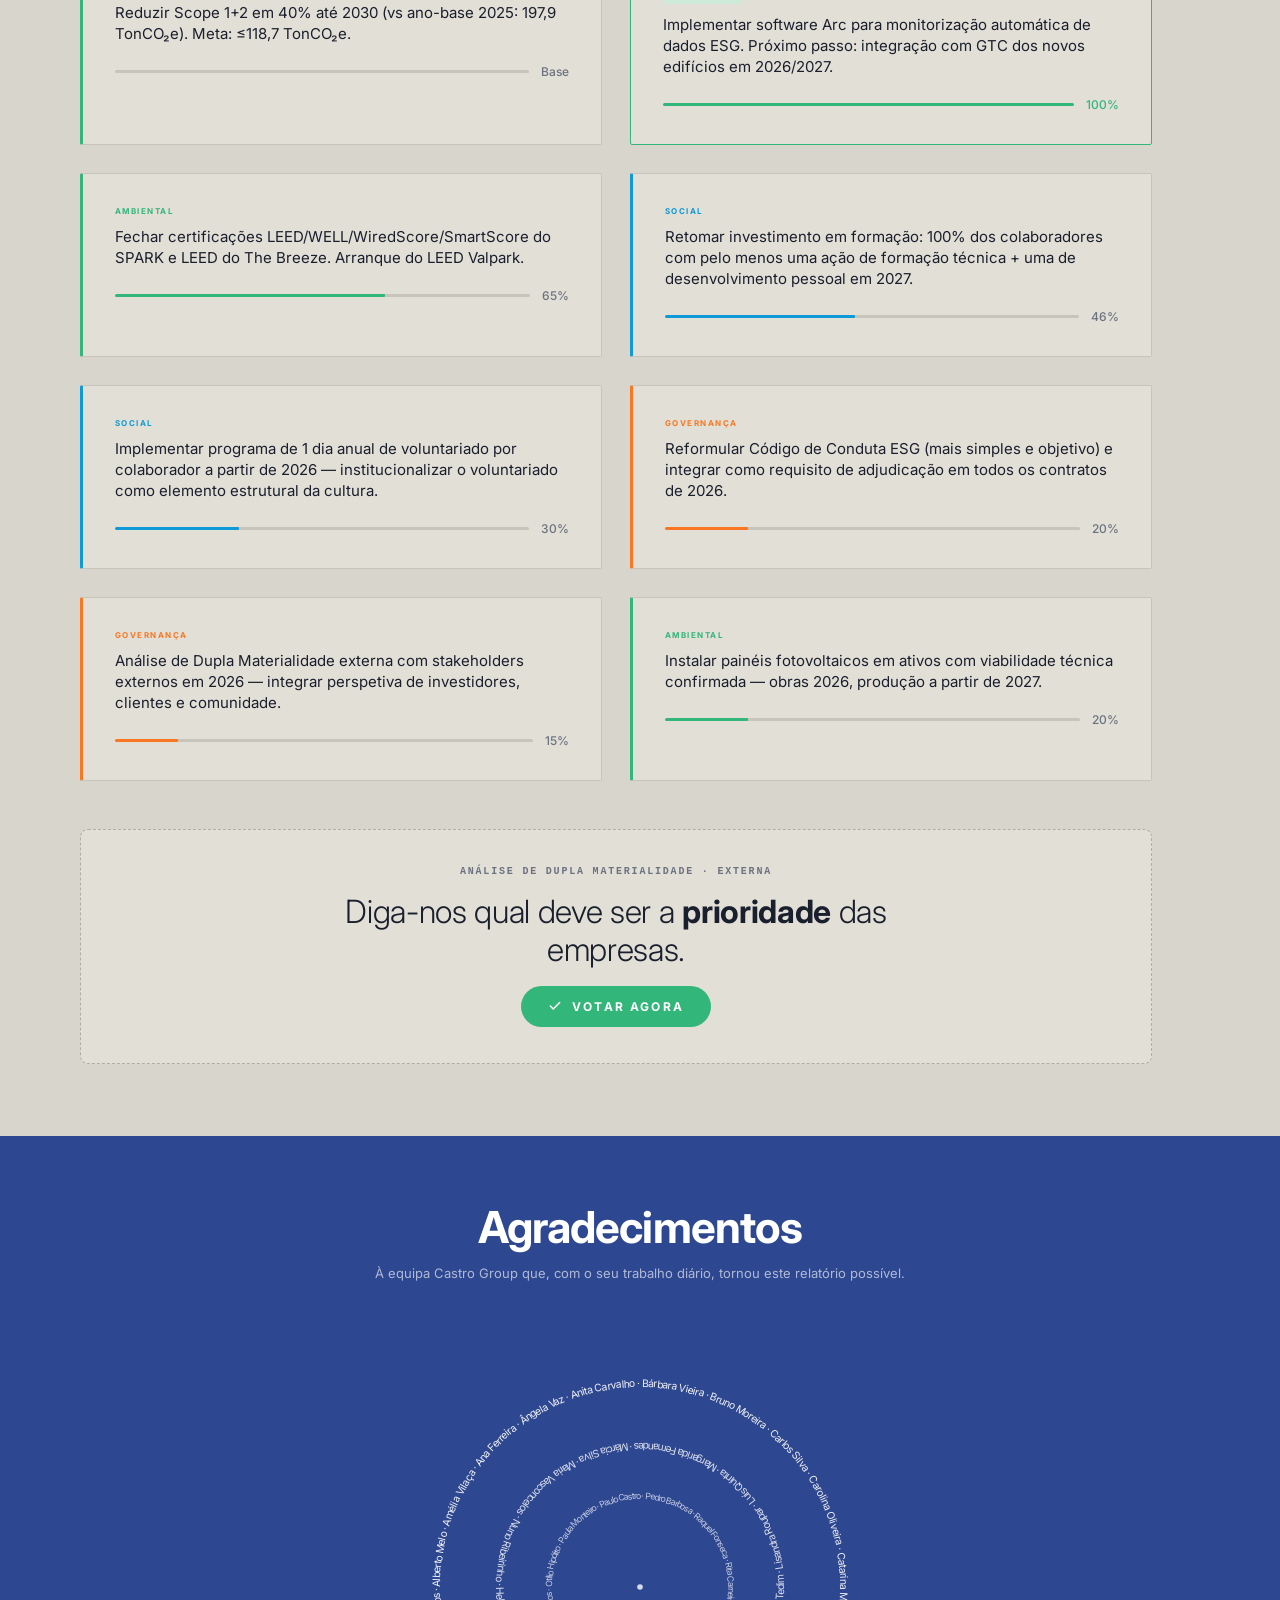
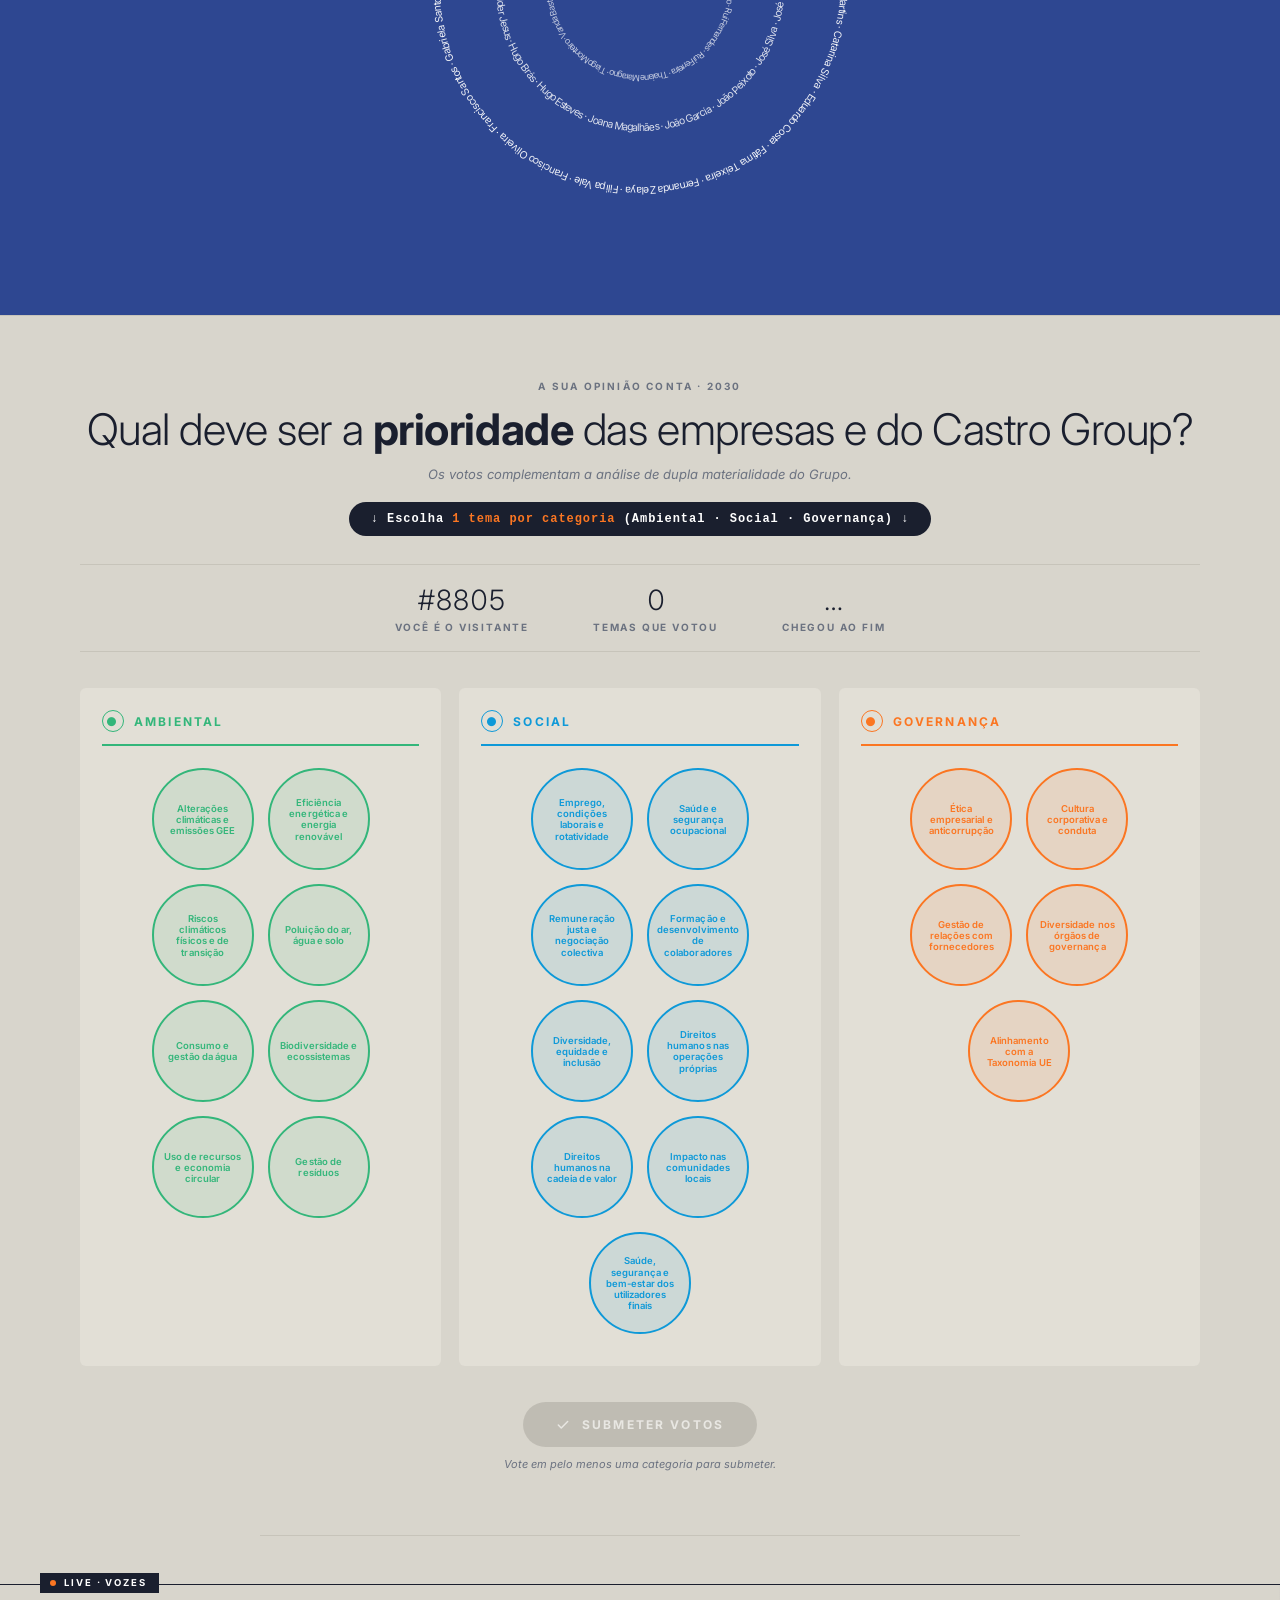
==== commit db4bb635: "feat(counter): migrate visitor counter to Firestore (counterapi fallback) Own-the-data move: visitor" ====
--- a/index.html
+++ b/index.html
@@ -32,7 +32,8 @@
 <script type="module">
   import { initializeApp } from "https://www.gstatic.com/firebasejs/10.14.1/firebase-app.js";
   import {
-    getFirestore, collection, addDoc, query, orderBy, limit, onSnapshot, serverTimestamp
+    getFirestore, collection, addDoc, query, orderBy, limit, onSnapshot, serverTimestamp,
+    doc, runTransaction
   } from "https://www.gstatic.com/firebasejs/10.14.1/firebase-firestore.js";
 
   const firebaseConfig = {
@@ -48,7 +49,7 @@
   try {
     const app = initializeApp(firebaseConfig);
     const db  = getFirestore(app);
-    window.fbApi = { db, collection, addDoc, query, orderBy, limit, onSnapshot, serverTimestamp };
+    window.fbApi = { db, collection, addDoc, query, orderBy, limit, onSnapshot, serverTimestamp, doc, runTransaction };
     window.dispatchEvent(new CustomEvent('firebase-ready'));
   } catch (err) {
     console.warn('[firebase] init failed — falling back to localStorage:', err);
@@ -5921,8 +5922,40 @@
   // counter on every visit until we get a real one.
   const idEl = document.getElementById('op-visitor-id');
   function paintId(n) { if (idEl) idEl.textContent = '#' + n; }
-  function fetchCounter() {
-    // counterapi.dev returns { count: N, ... } and increments on /up
+  // Wait up to 3s for the Firebase ESM module to finish bootstrapping
+  // (resolves immediately if it's already ready). Used by fetchCounter
+  // so a cold visit doesn't race the SDK load.
+  function waitForFirebase(maxMs) {
+    return new Promise(resolve => {
+      if (window.fbApi && window.fbApi.runTransaction) return resolve(true);
+      const onReady = () => resolve(true);
+      window.addEventListener('firebase-ready', onReady, { once: true });
+      setTimeout(() => resolve(false), maxMs || 3000);
+    });
+  }
+
+  async function fetchCounter() {
+    // Preferred path: Firestore transaction — owns the data, atomic.
+    // Doc: meta/visitor-counter { count: N, updatedAt: timestamp }
+    const ready = await waitForFirebase(3000);
+    if (ready && window.fbApi && window.fbApi.runTransaction) {
+      try {
+        const { db, doc, runTransaction } = window.fbApi;
+        const ref = doc(db, 'meta', 'visitor-counter');
+        const n = await runTransaction(db, async (tx) => {
+          const snap = await tx.get(ref);
+          const next = (snap.exists() ? (snap.data().count || 0) : 0) + 1;
+          tx.set(ref, { count: next, updatedAt: new Date() }, { merge: true });
+          return next;
+        });
+        return n;
+      } catch (err) {
+        console.warn('[counter] Firestore transaction failed, falling back:', err);
+        // fall through to counterapi
+      }
+    }
+    // Fallback: counterapi.dev (legacy free service) — still works as a
+    // safety net if Firebase fails to load or rules block the write.
     return fetch('https://api.counterapi.dev/v1/castro-group/rs2025-public/up')
       .then(r => r.json())
       .then(data => {
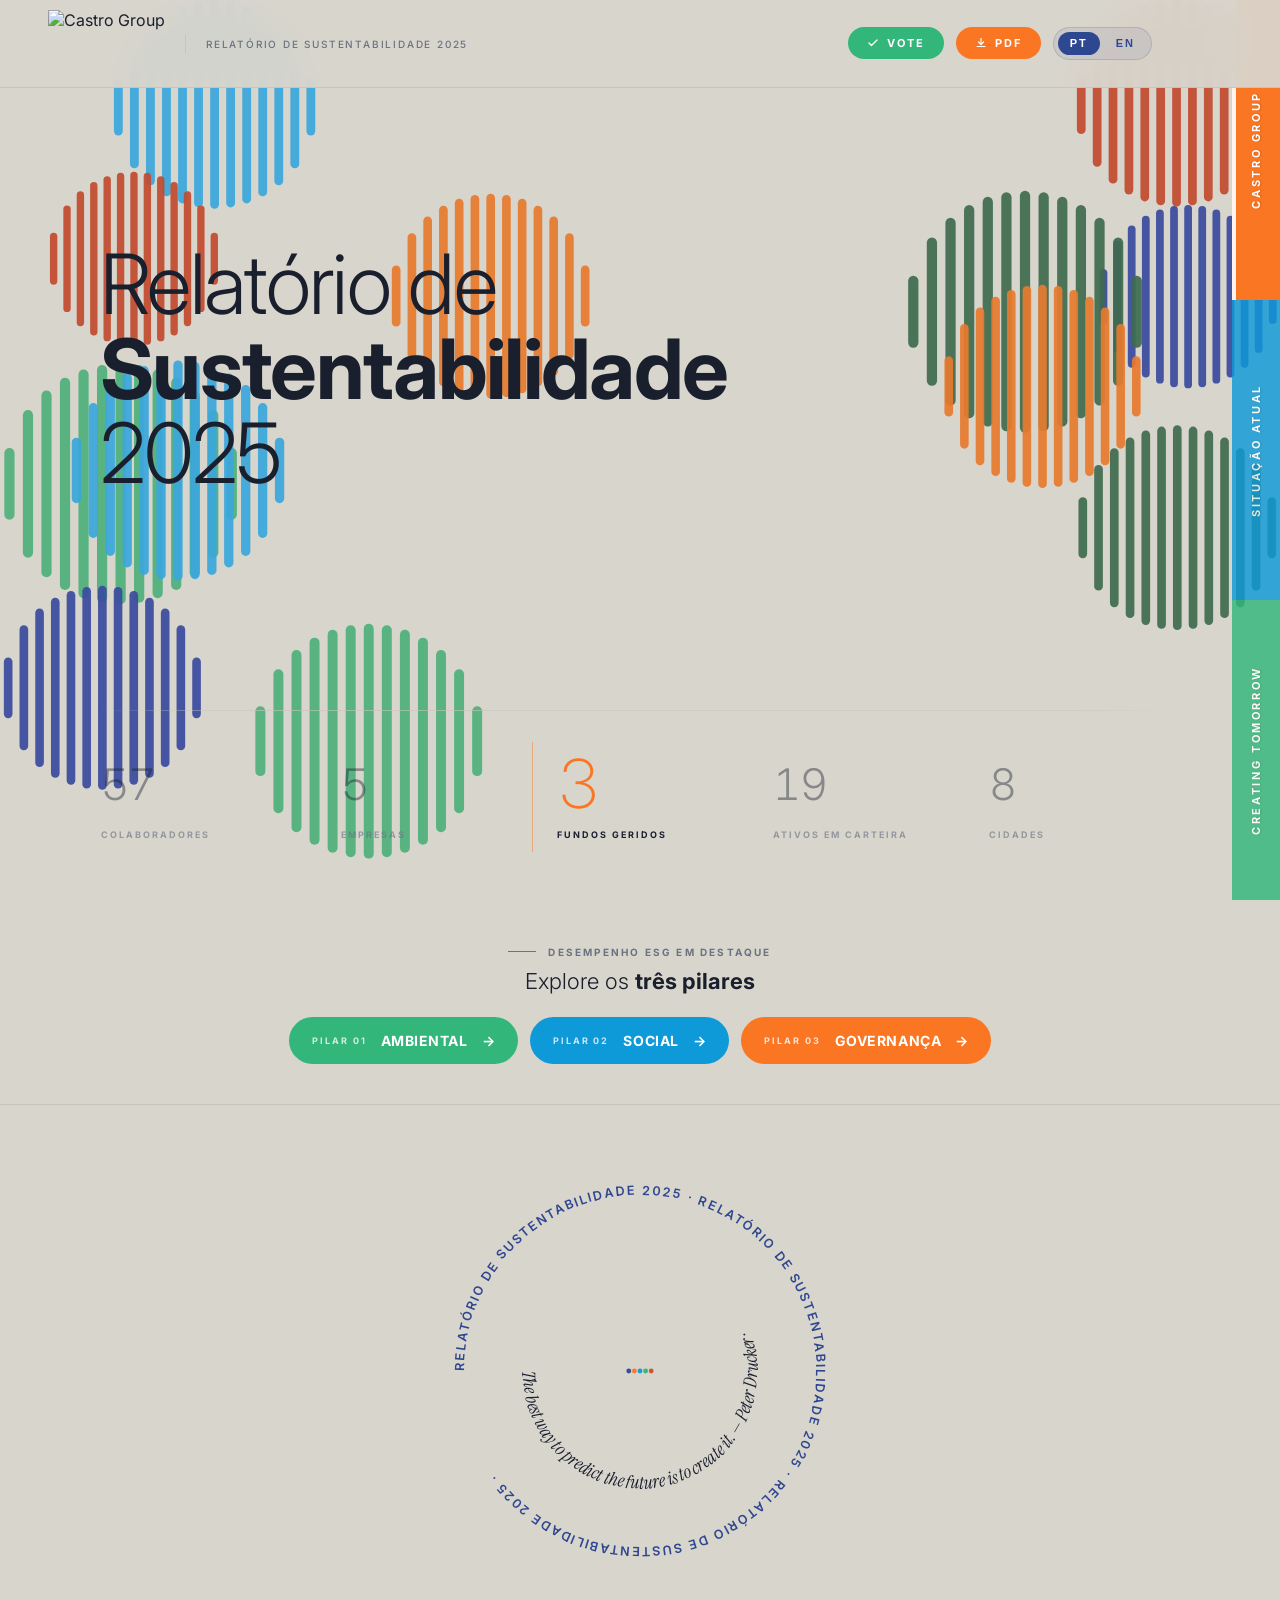
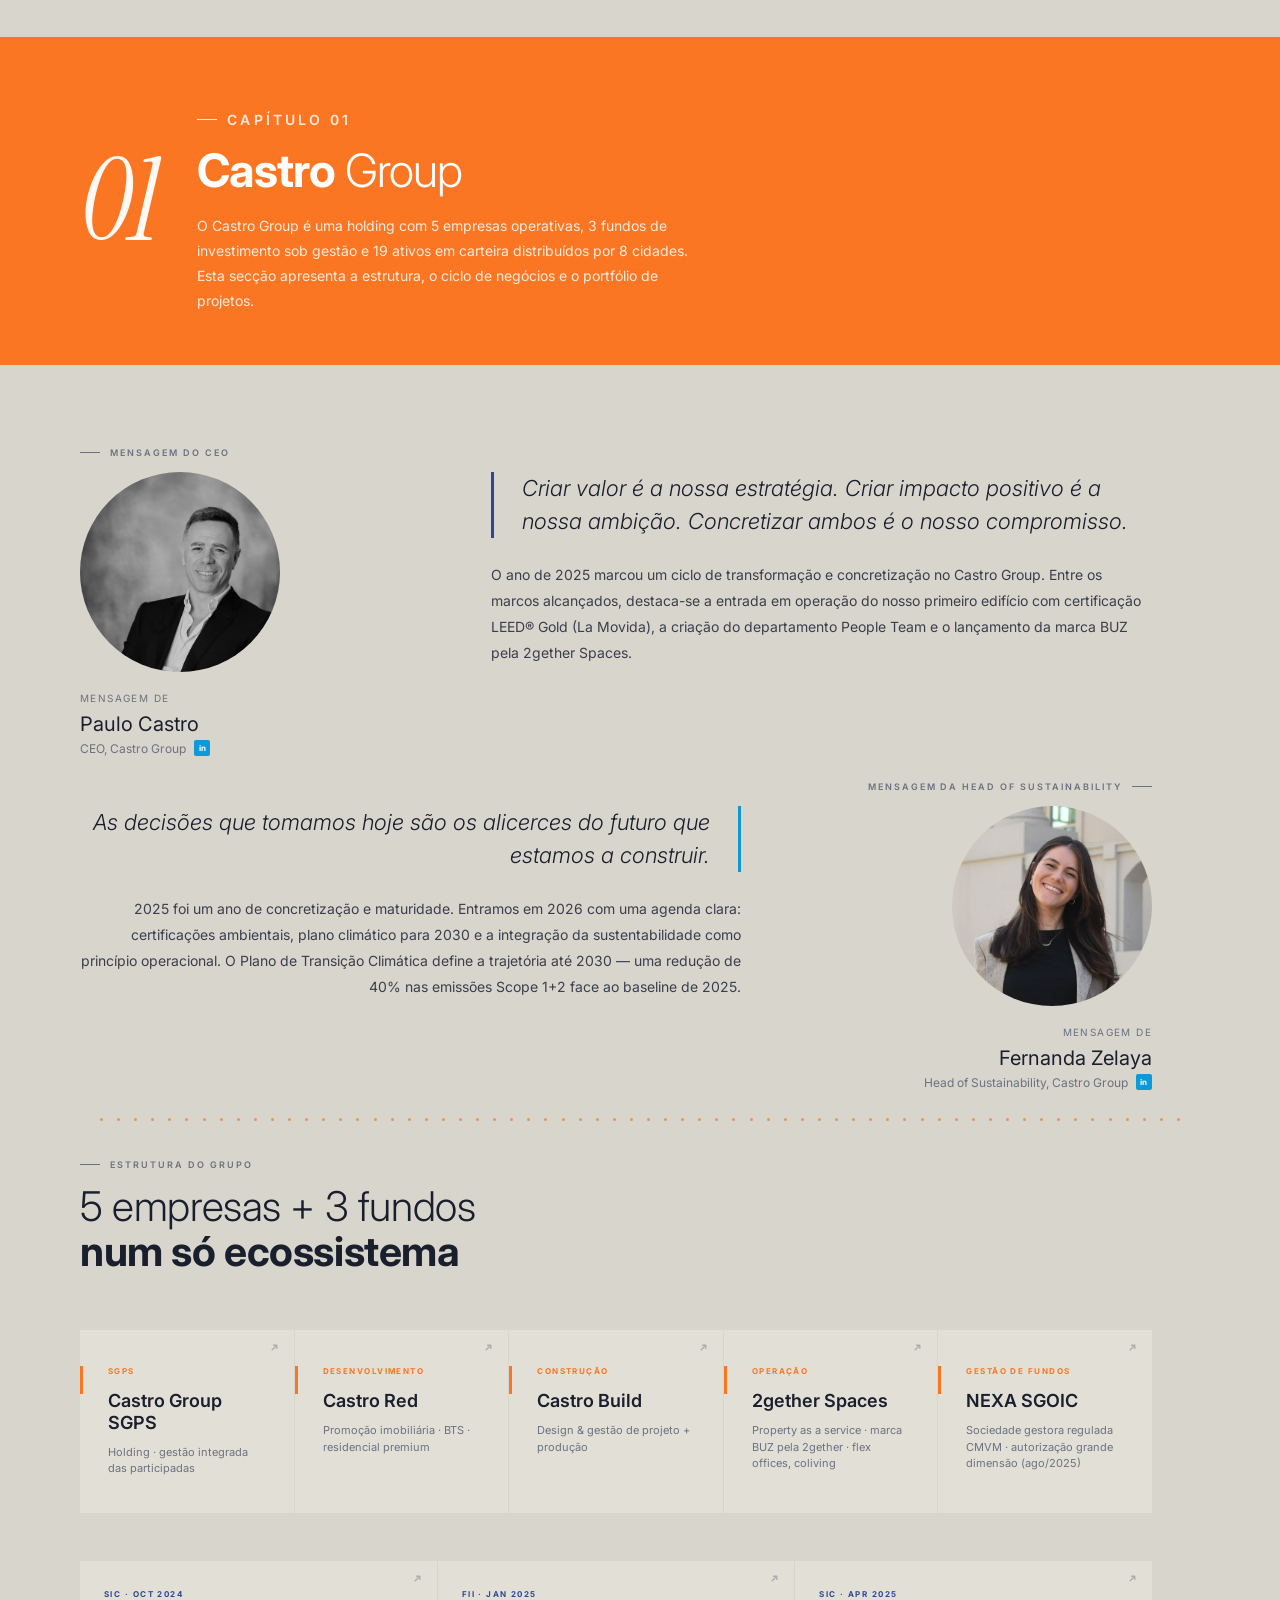
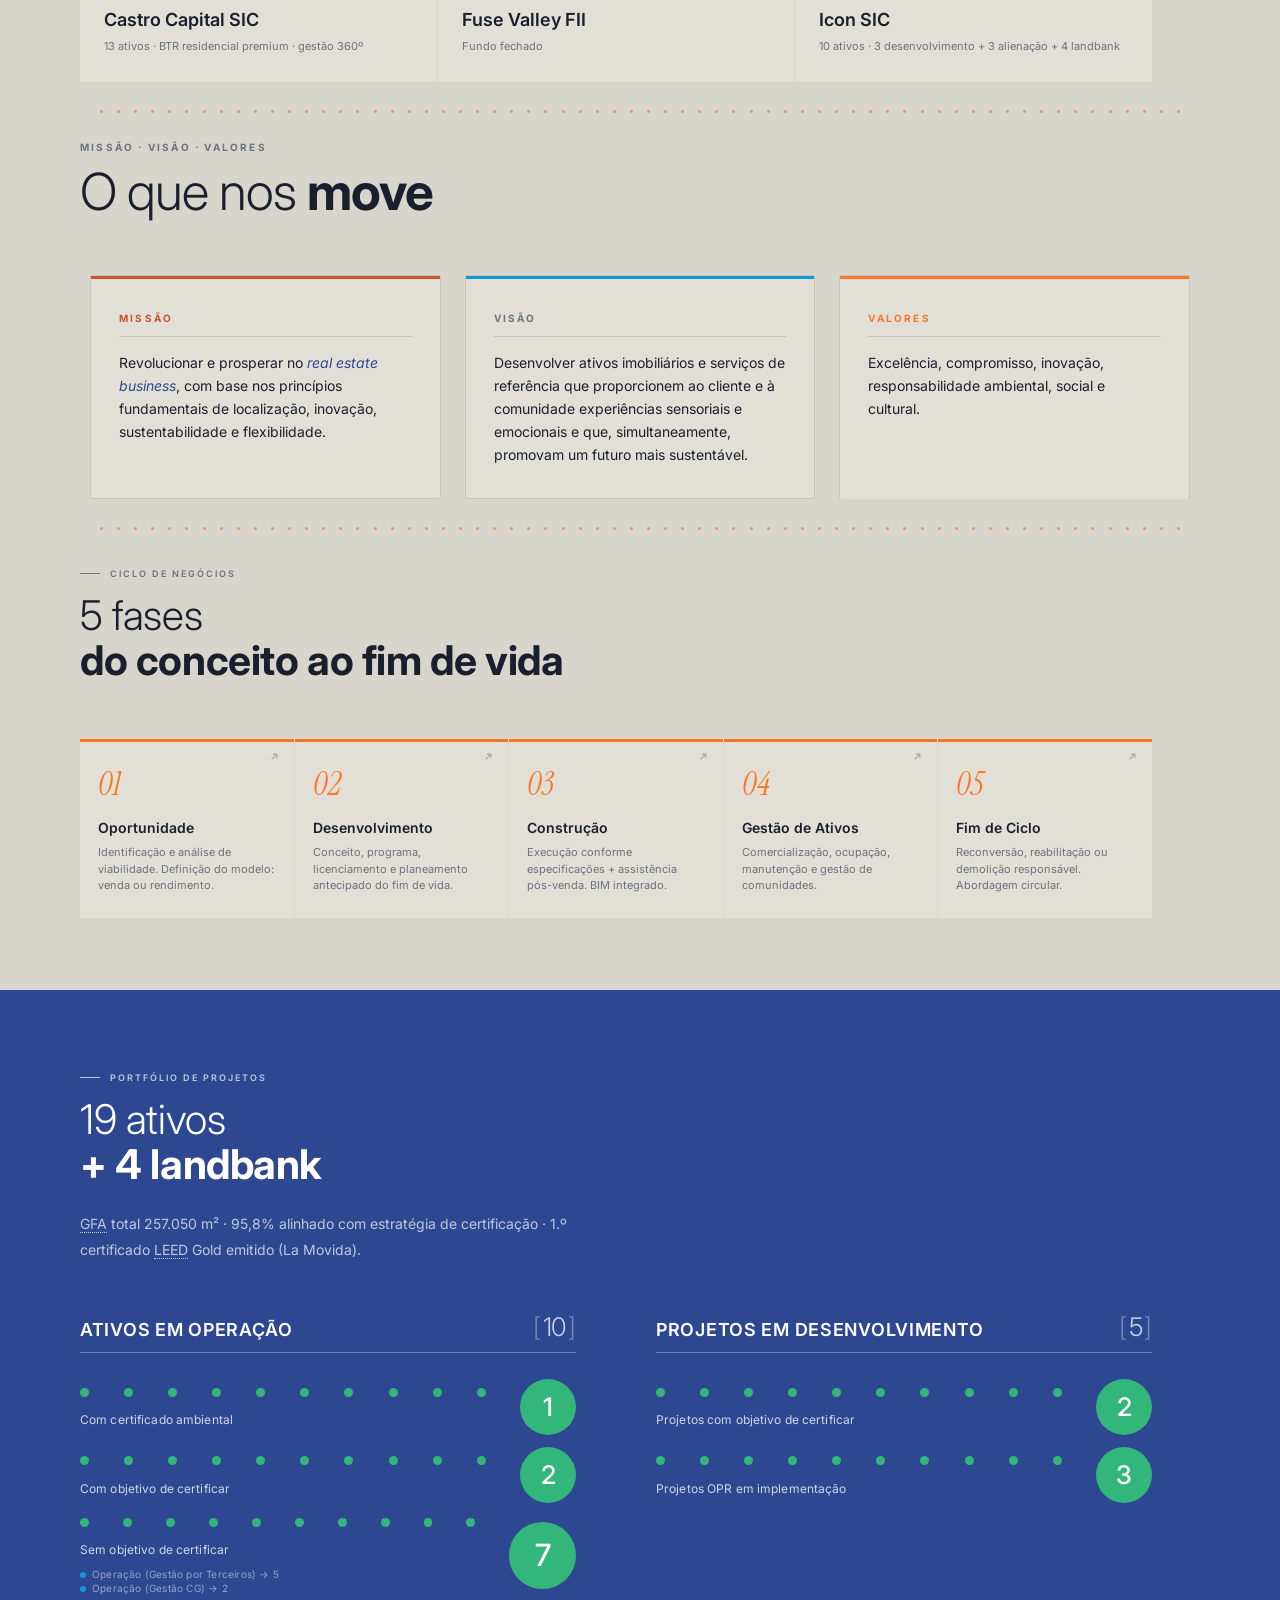
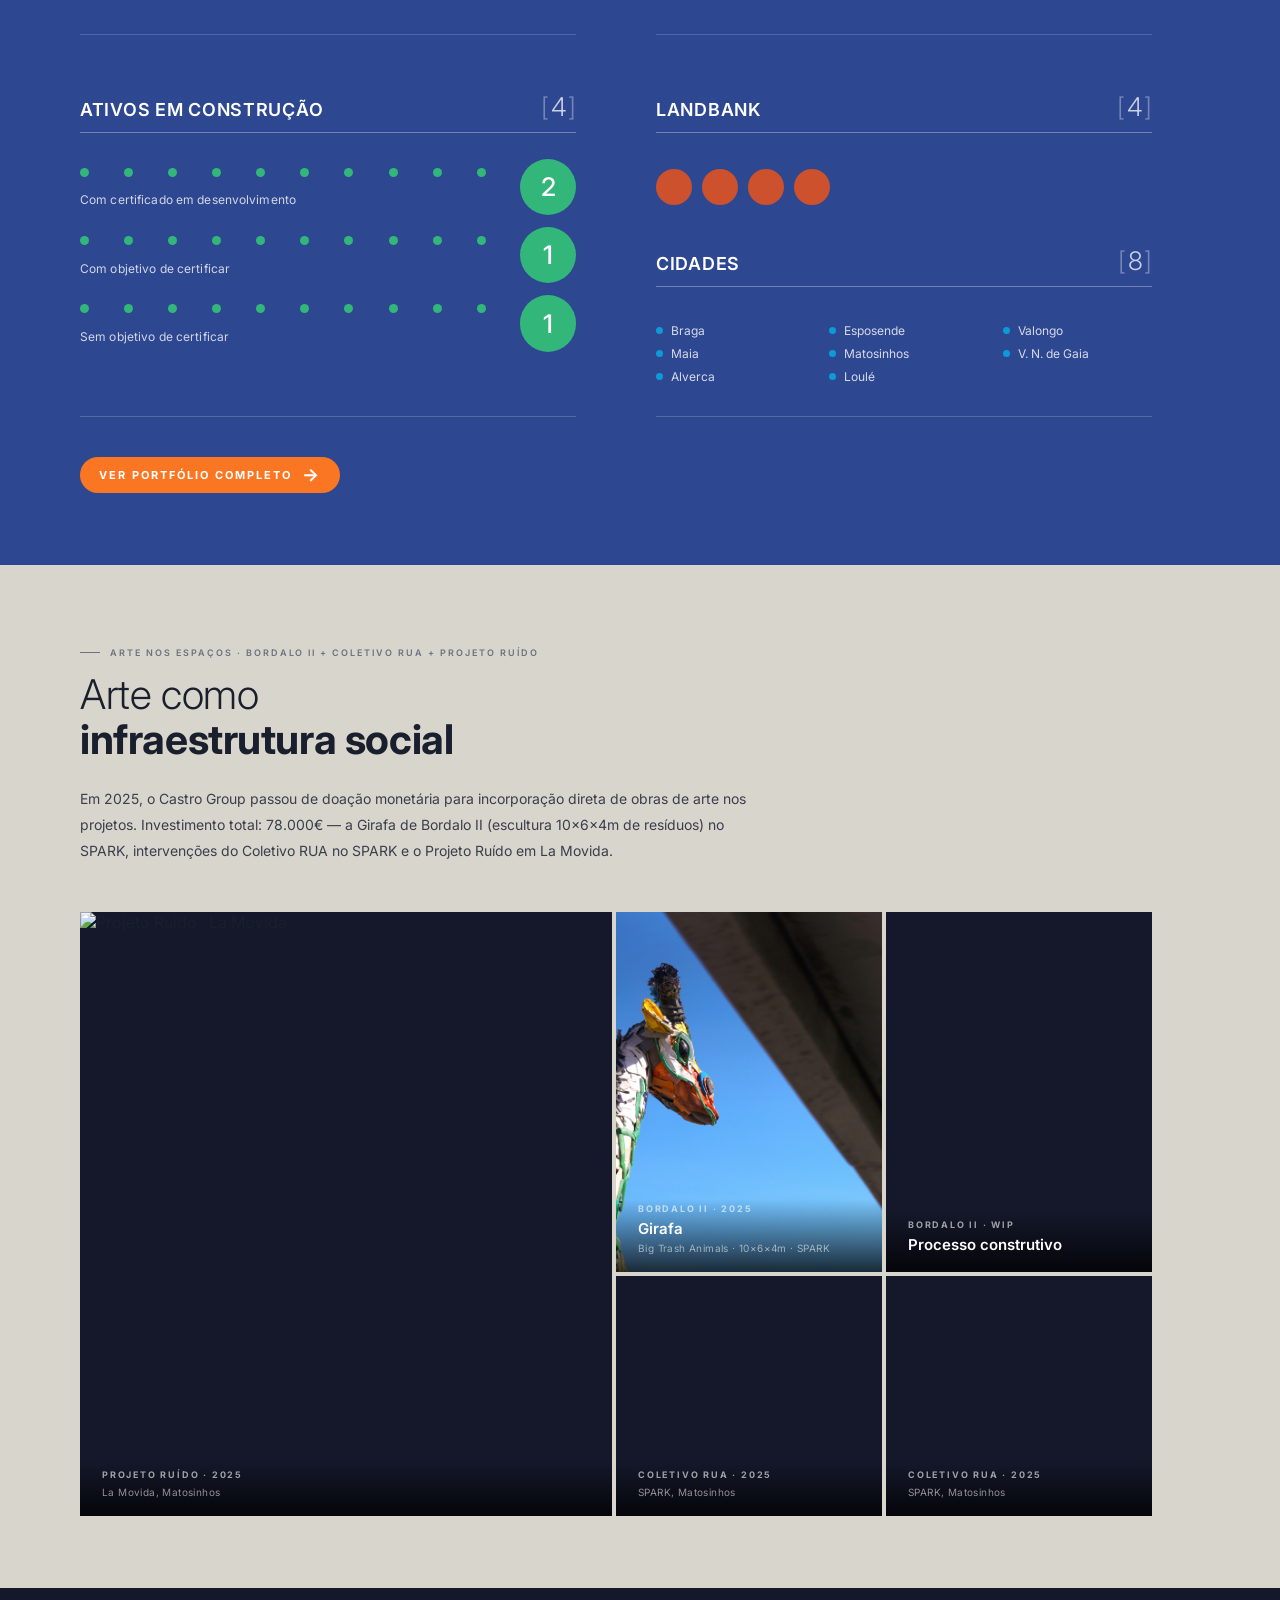
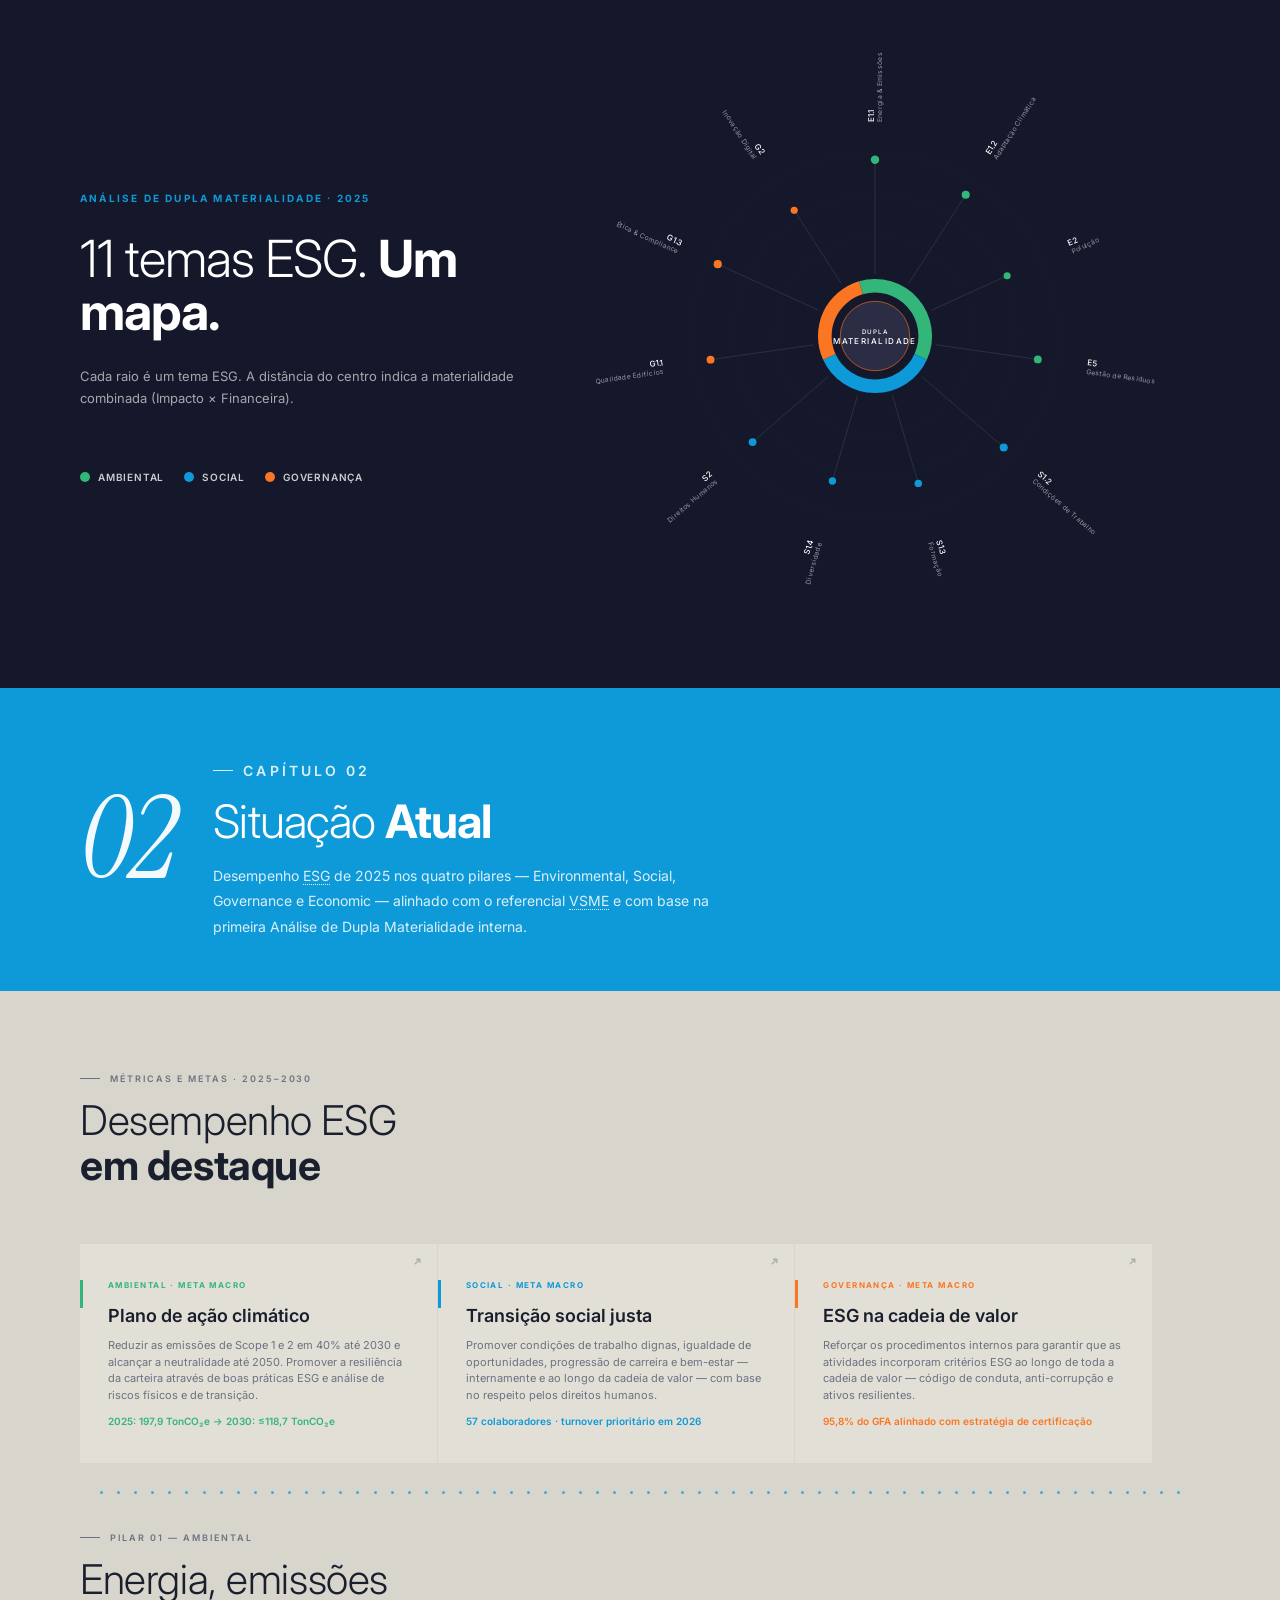
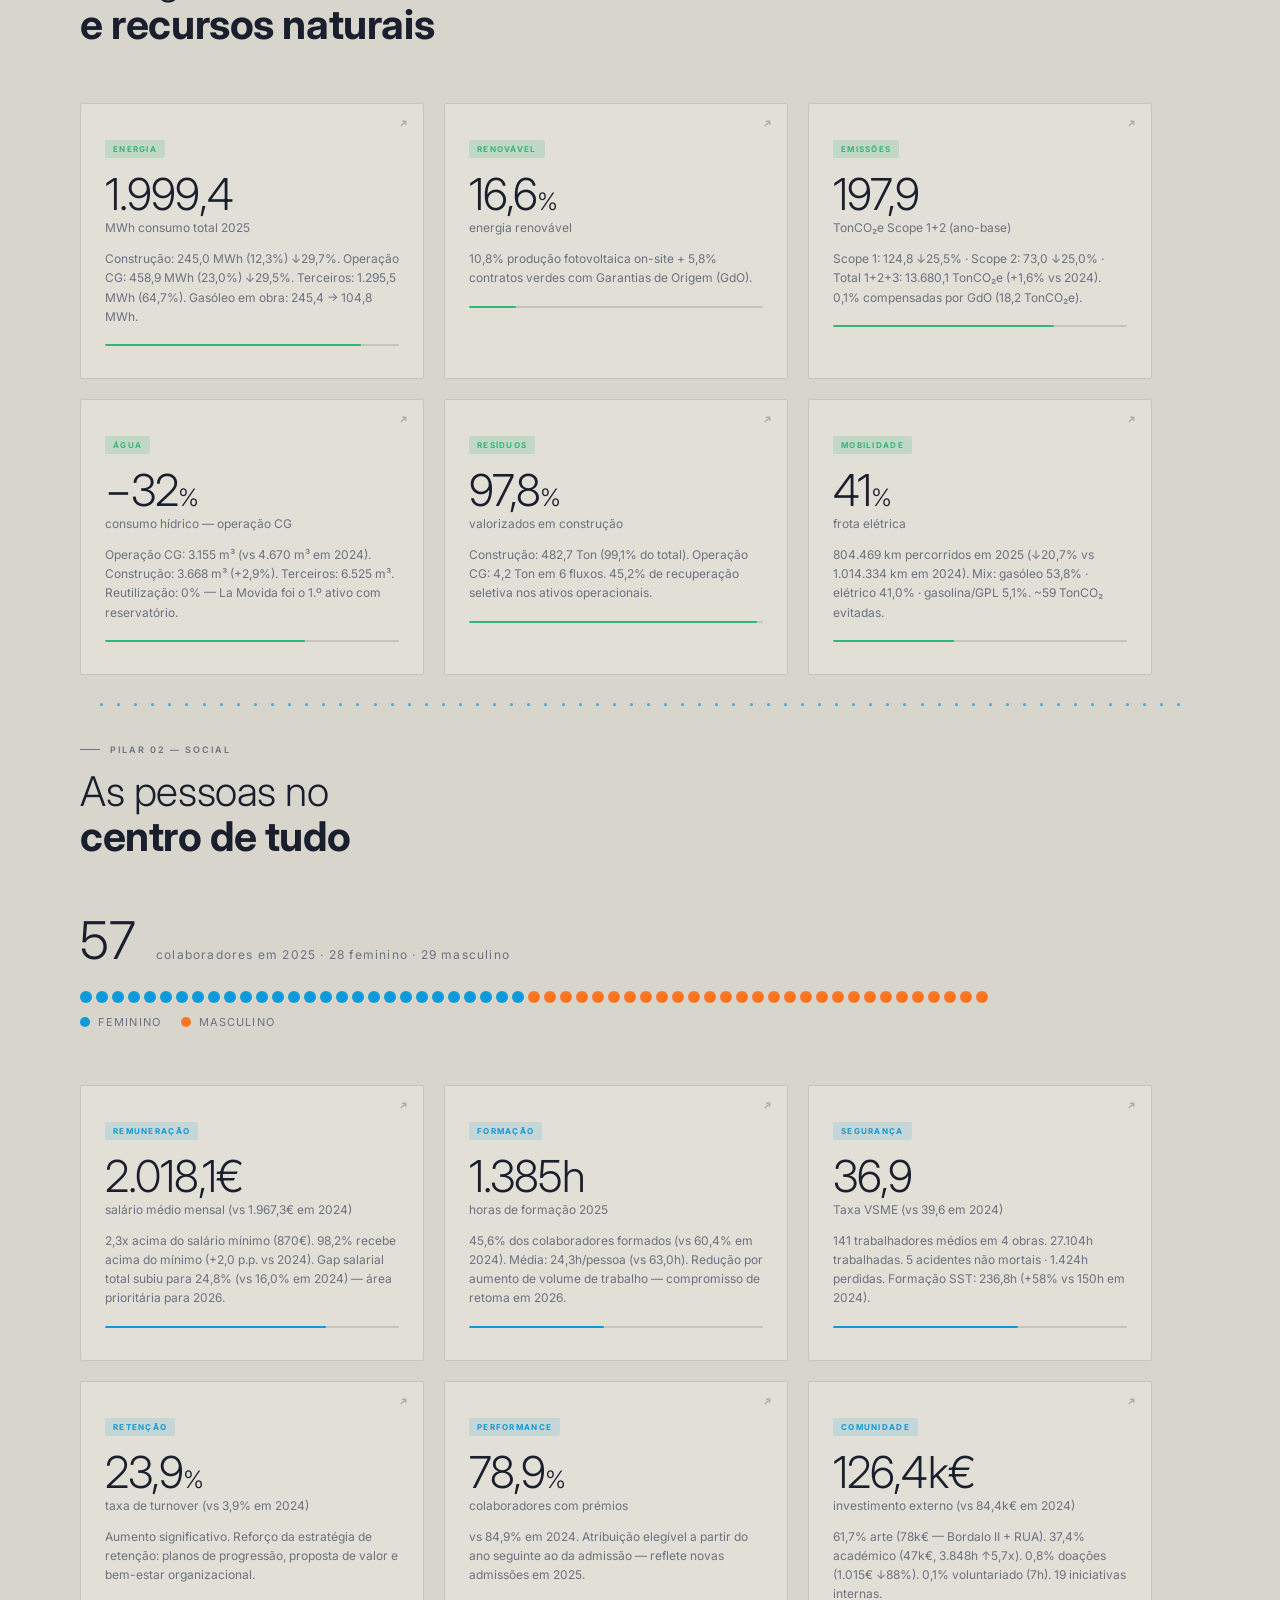
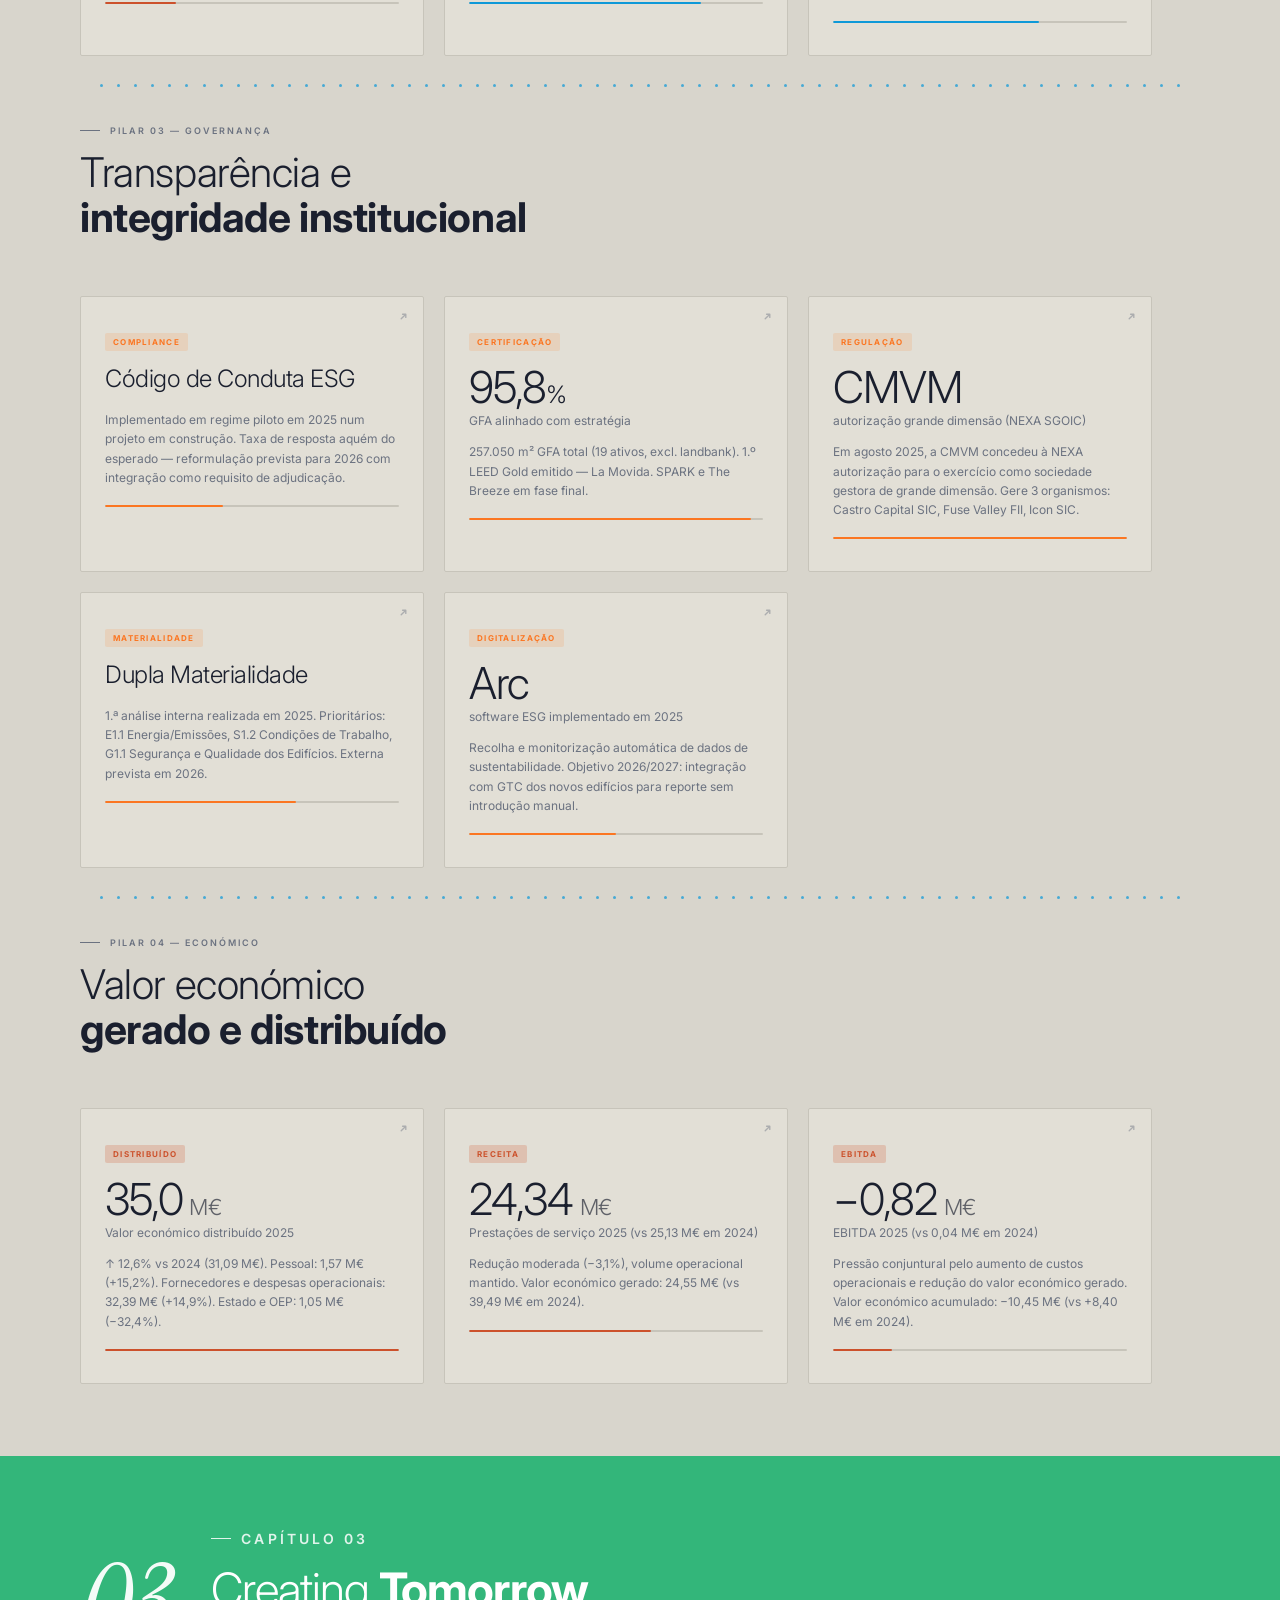
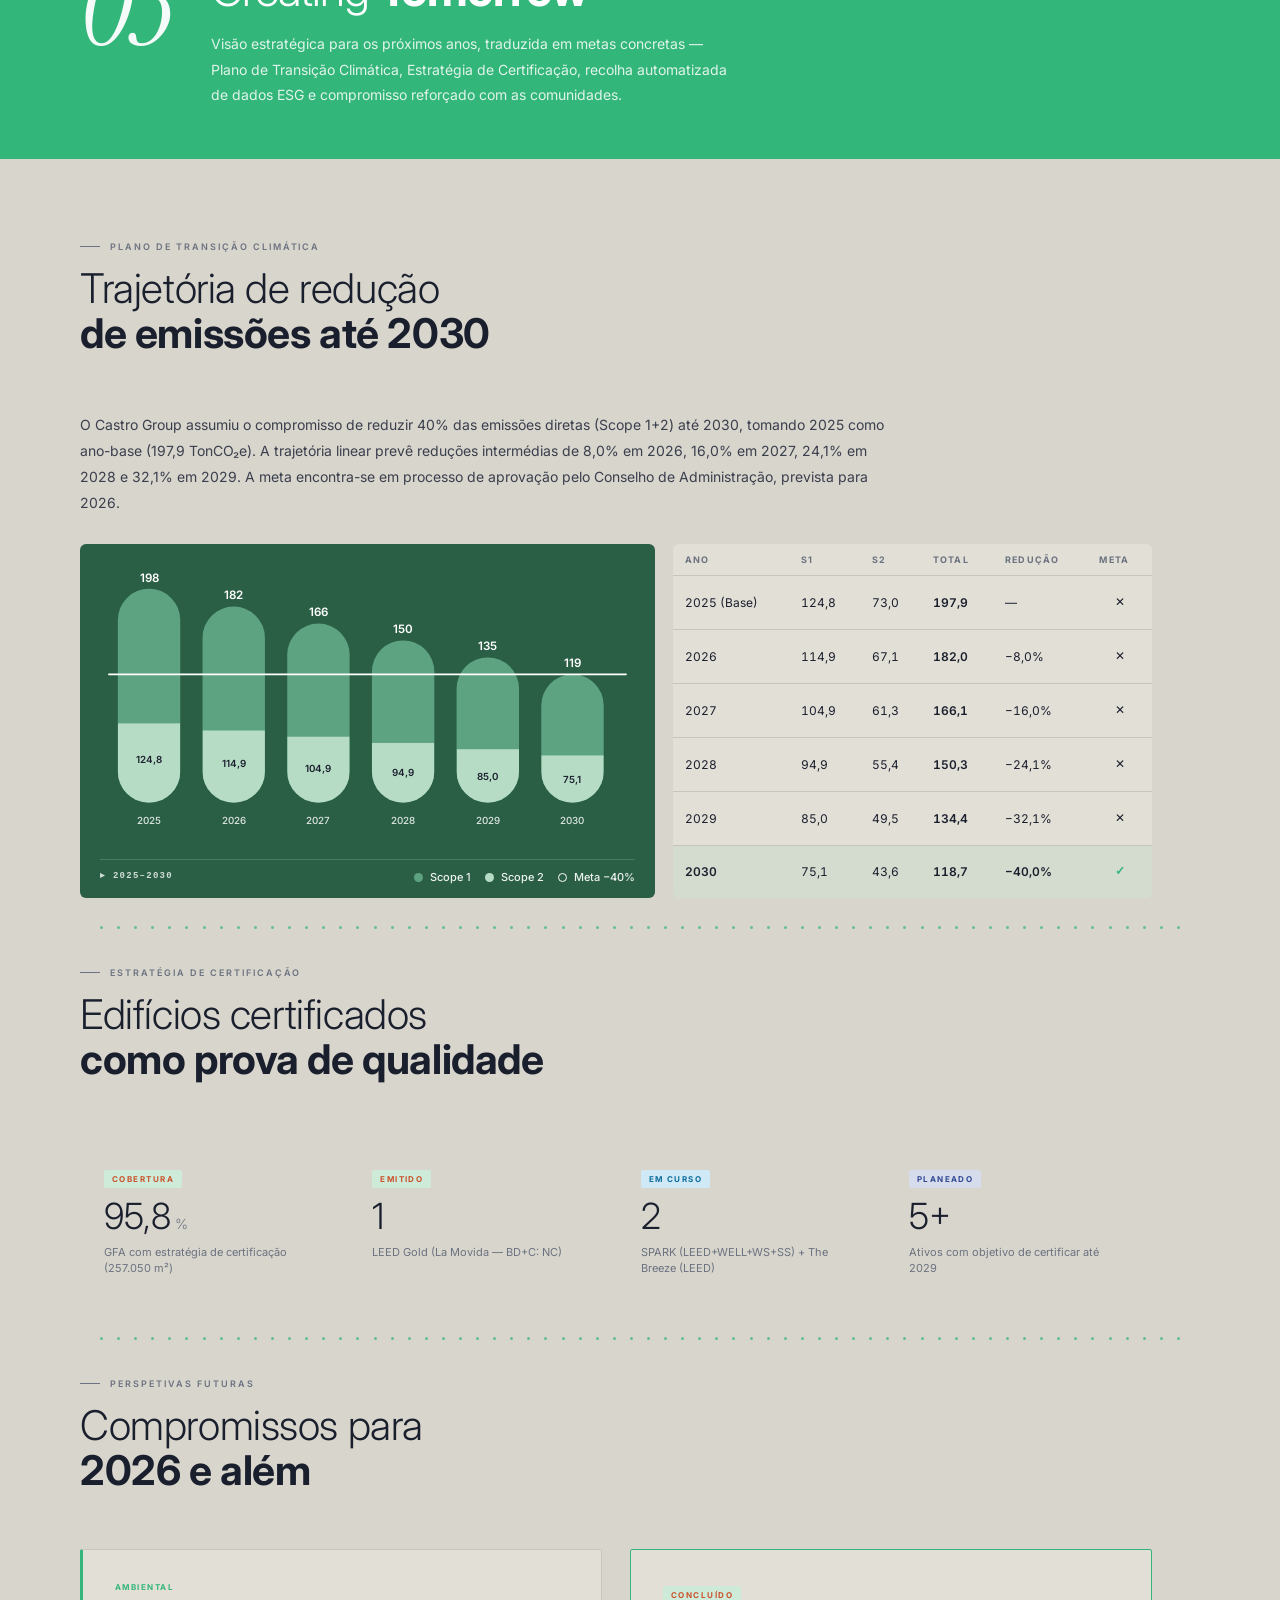
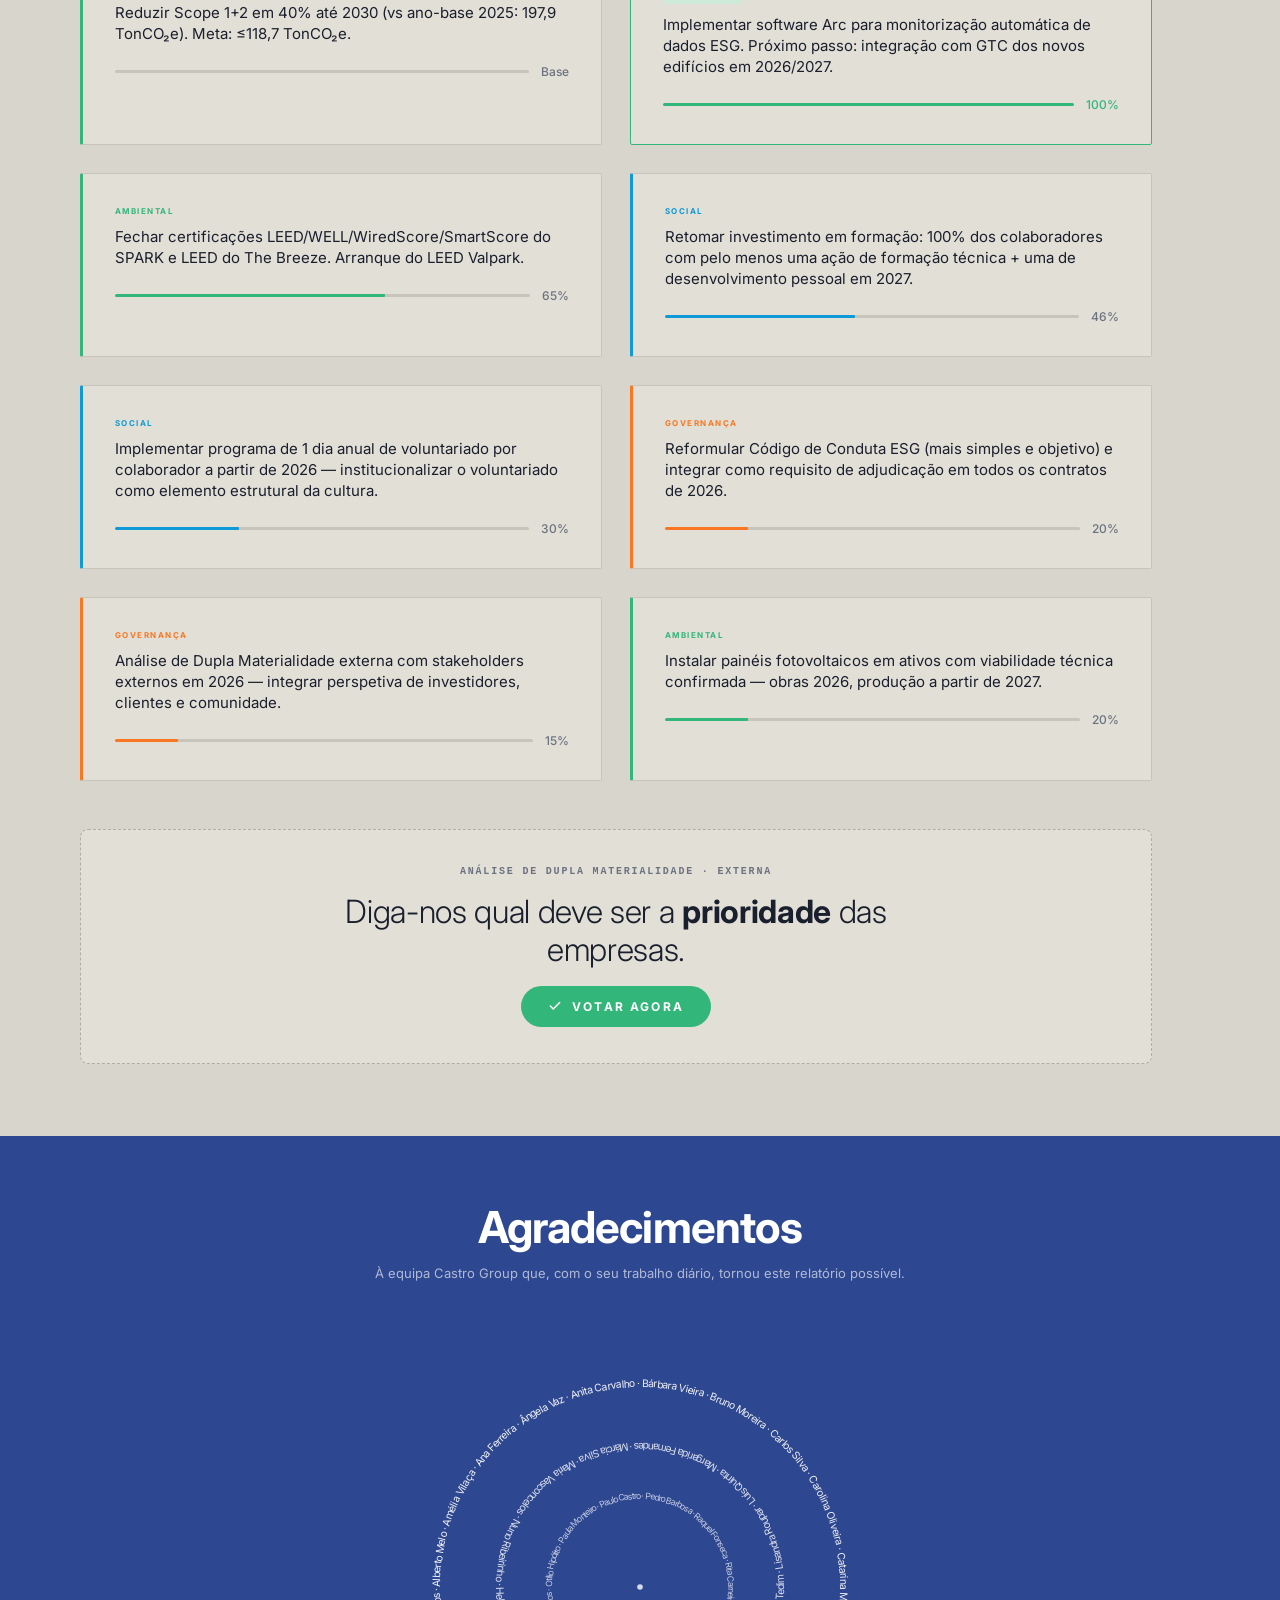
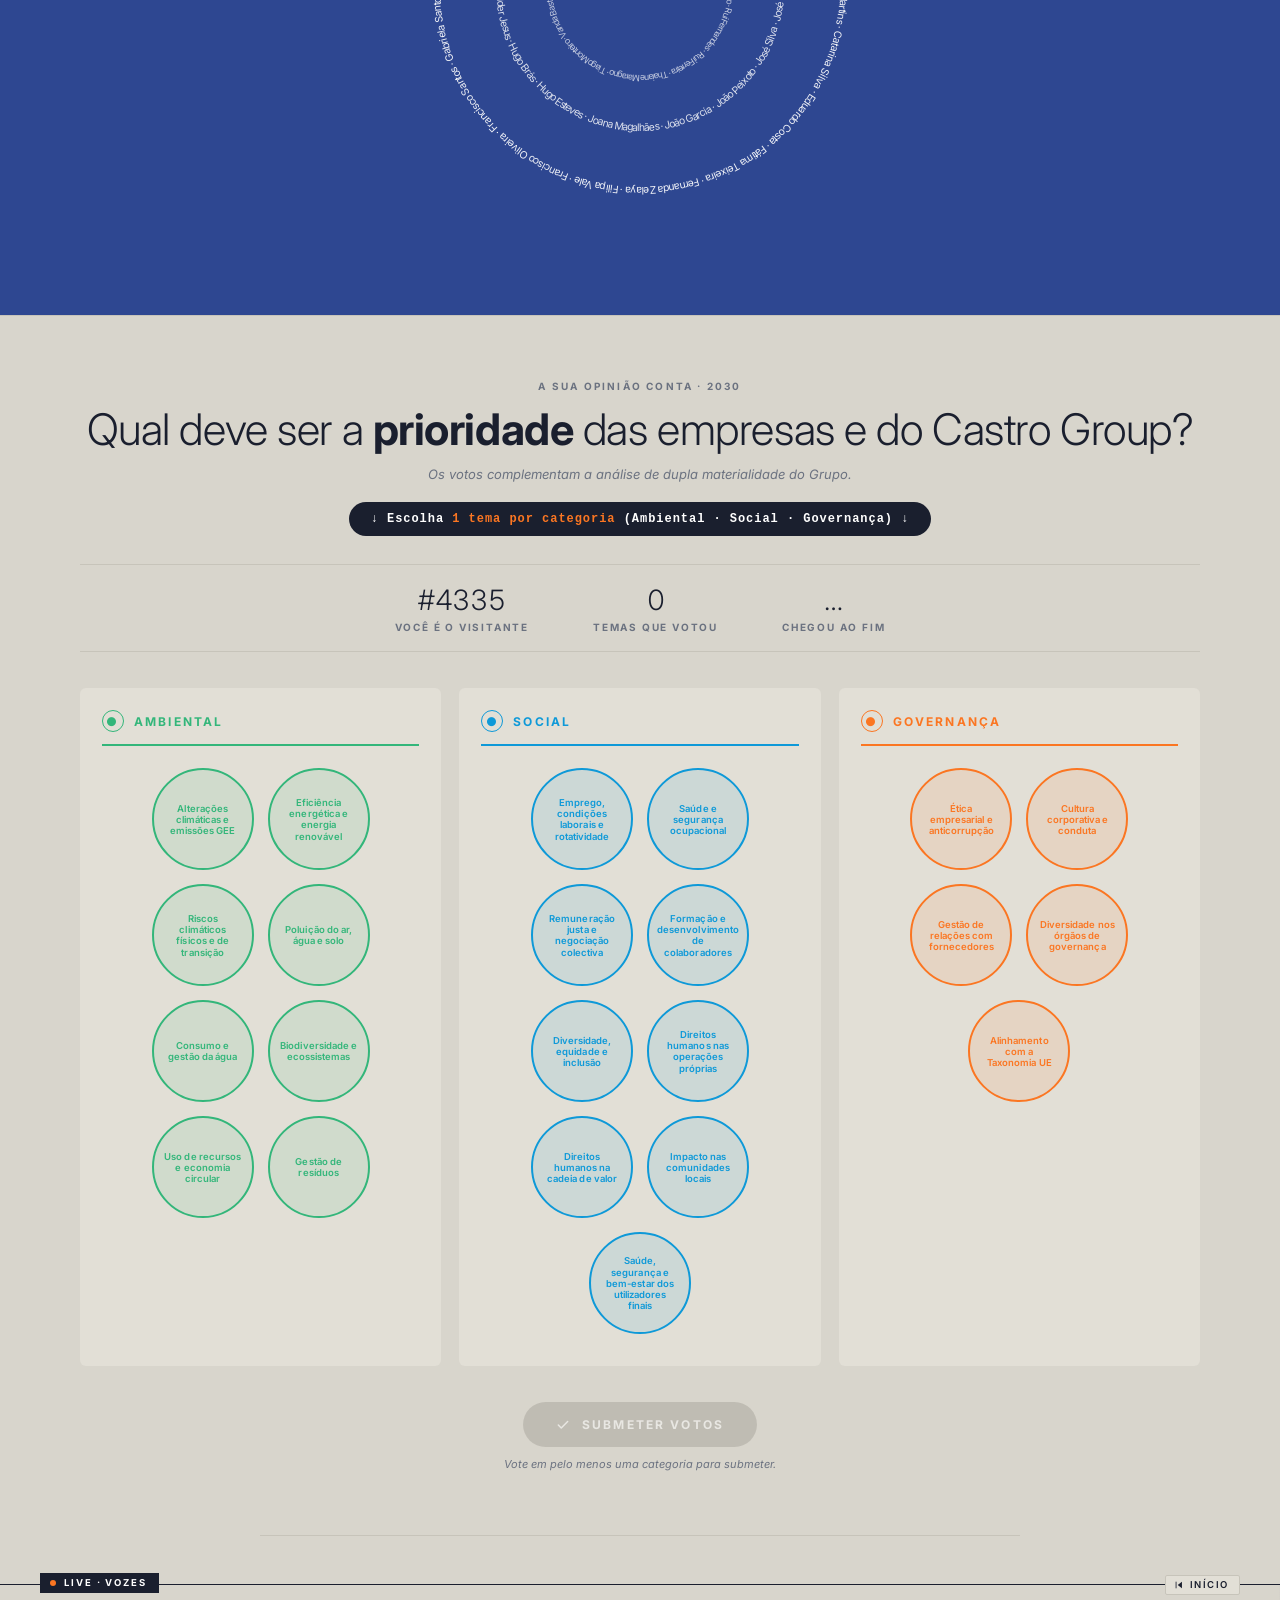
==== commit 0f1f1c2e: "feat(ticker): add rewind button to jump back to the first comment User feedback: after posting 1 com" ====
--- a/index.html
+++ b/index.html
@@ -2600,6 +2600,42 @@
 .opiniao-comments .op-comments-head { display: none; }
 .op-comments-ticker .op-ticker-meta { display: none; }
 
+/* Rewind button — resets the marquee animation so the first real comment
+   (always rendered at translateX(0)) is visible again. Positioned in the
+   former "EM CIRCULAÇÃO" slot, anchored to the original content band. */
+.op-ticker-rewind {
+  position: absolute;
+  top: -10px;
+  right: max(14px, calc(50vw - 600px));
+  display: inline-flex;
+  align-items: center;
+  gap: 6px;
+  background: var(--cg-bone);
+  color: var(--cg-ink);
+  border: 1px solid var(--cg-border);
+  border-radius: 2px;
+  padding: 4px 10px 4px 8px;
+  font: 600 9.5px/1 'Inter', sans-serif;
+  letter-spacing: 0.16em;
+  text-transform: uppercase;
+  cursor: pointer;
+  z-index: 2;
+  transition: background 0.18s, color 0.18s, border-color 0.18s;
+}
+.op-ticker-rewind:hover {
+  background: var(--cg-ink);
+  color: #fff;
+  border-color: var(--cg-ink);
+}
+.op-ticker-rewind:active { transform: translateY(1px); }
+.op-ticker-rewind svg { width: 10px; height: 10px; flex: 0 0 auto; }
+
+/* Mobile: keep only the icon, hide the "Início" label */
+@media (max-width: 768px) {
+  .op-ticker-rewind { padding: 4px 7px; }
+  .op-ticker-rewind span { display: none; }
+}
+
 /* ============================================================================
    COMMENTS MARQUEE — Editorial newsstand ticker
    Horizontal pull-quote column feed, positioned above the comment form.
@@ -4138,6 +4174,16 @@
       <div class="op-comments-ticker is-empty" id="opCommentsTicker" aria-label="Recent stakeholder voices">
         <span class="op-ticker-flag" data-pt="Live · Vozes" data-en="Live · Voices">Live · Vozes</span>
         <span class="op-ticker-meta" data-pt="Em circulação" data-en="In rotation">Em circulação</span>
+        <button type="button" class="op-ticker-rewind" id="opTickerRewind"
+                aria-label="Voltar ao início do feed"
+                data-pt-aria="Voltar ao início do feed"
+                data-en-aria="Rewind to the start of the feed">
+          <svg viewBox="0 0 24 24" fill="none" stroke="currentColor" stroke-width="2" stroke-linecap="round" stroke-linejoin="round" aria-hidden="true">
+            <polygon points="19 20 9 12 19 4 19 20" fill="currentColor" stroke="none"/>
+            <line x1="5" y1="19" x2="5" y2="5"/>
+          </svg>
+          <span data-pt="Início" data-en="Rewind">Início</span>
+        </button>
         <div class="op-ticker-viewport">
           <div class="op-comments-list" id="opCommentsList" aria-live="polite"></div>
         </div>
@@ -6259,6 +6305,19 @@
     // seamless infinite marquee. Track shift is calculated exactly so the
     // animation loop matches one full set of originals (pixel-perfect loop).
     const cmTicker = document.getElementById('opCommentsTicker');
+
+    // Rewind button — restarts the CSS animation from translateX(0) so the
+    // first (real) comment is immediately visible at the left edge again.
+    // Uses the classic "remove + force-reflow + reapply" trick.
+    const cmRewind = document.getElementById('opTickerRewind');
+    if (cmRewind) {
+      cmRewind.addEventListener('click', () => {
+        cmList.style.animation = 'none';
+        // Force a reflow so the browser registers the animation removal
+        void cmList.offsetWidth;
+        cmList.style.animation = '';
+      });
+    }
 
     // Empty-state skeleton: a single blank card (no text, no meta, no votes,
     // no time) that the marquee duplicates to fill the viewport. Keeps the
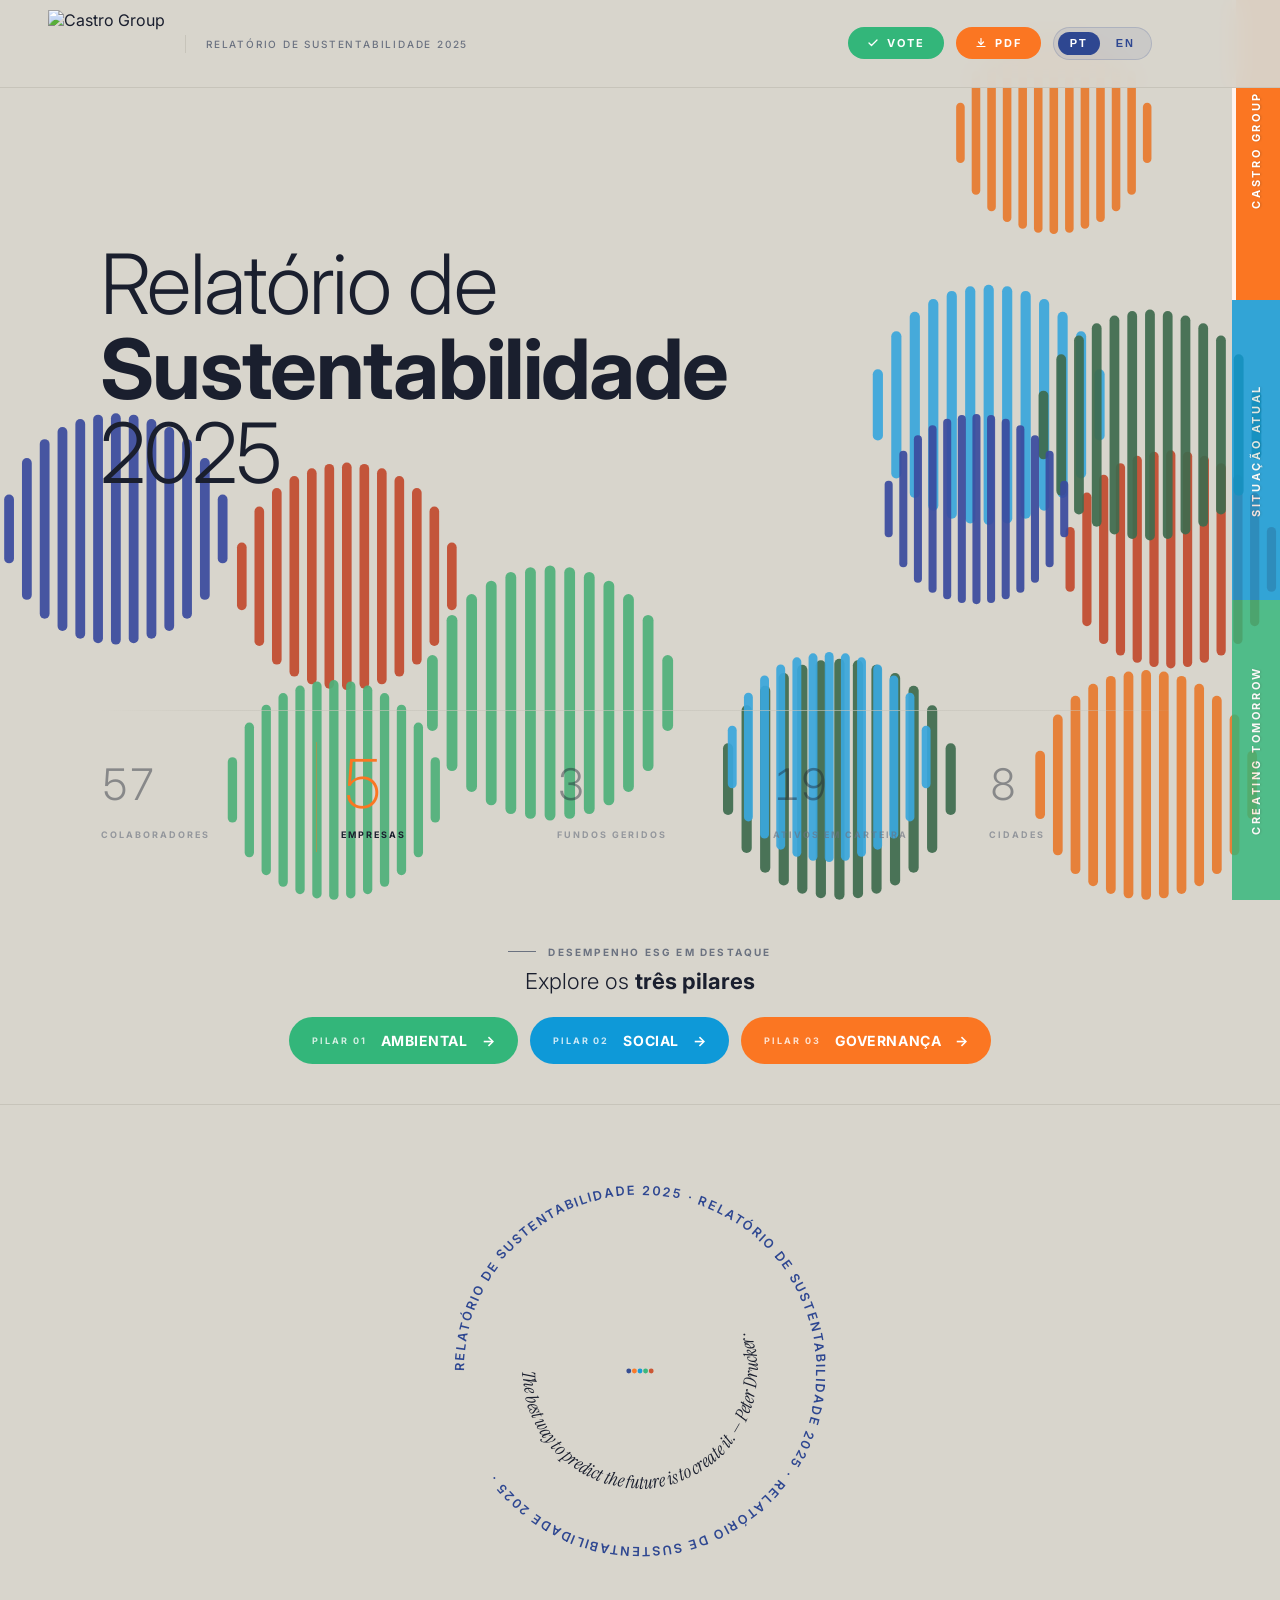
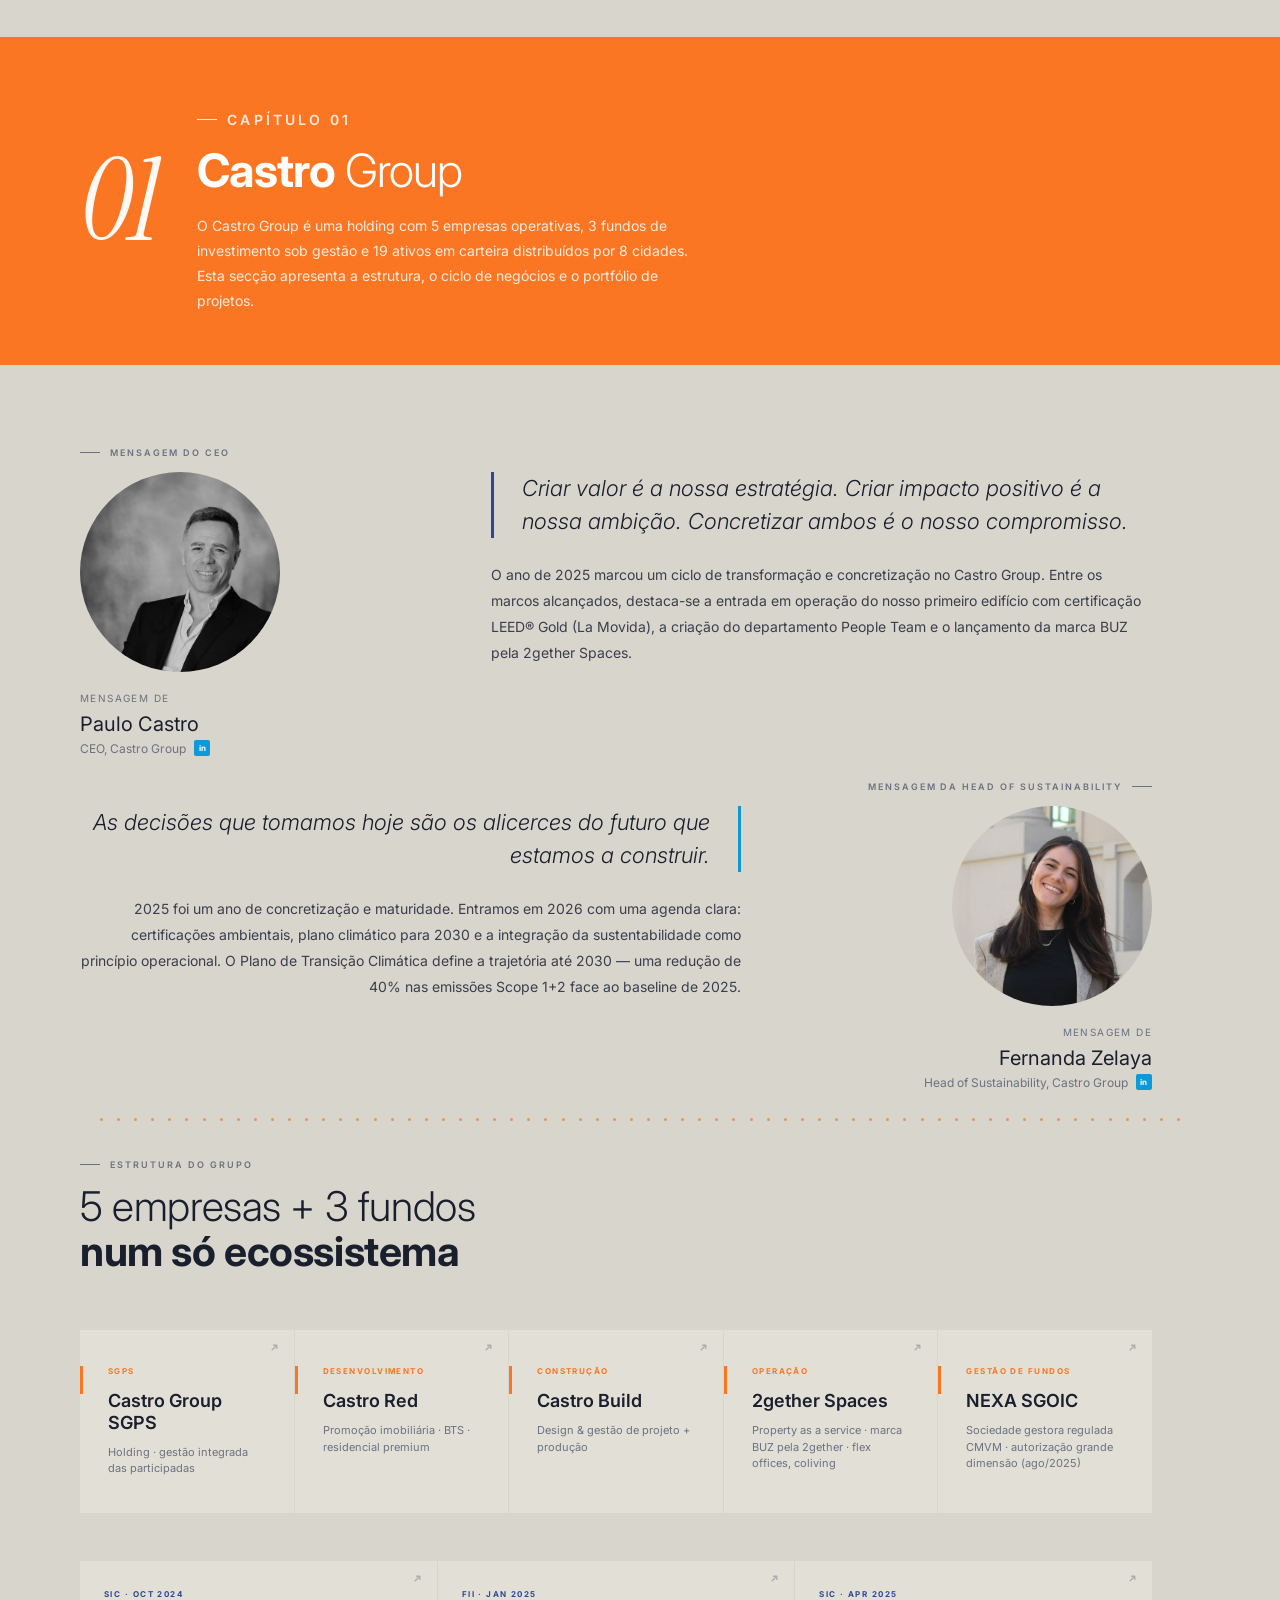
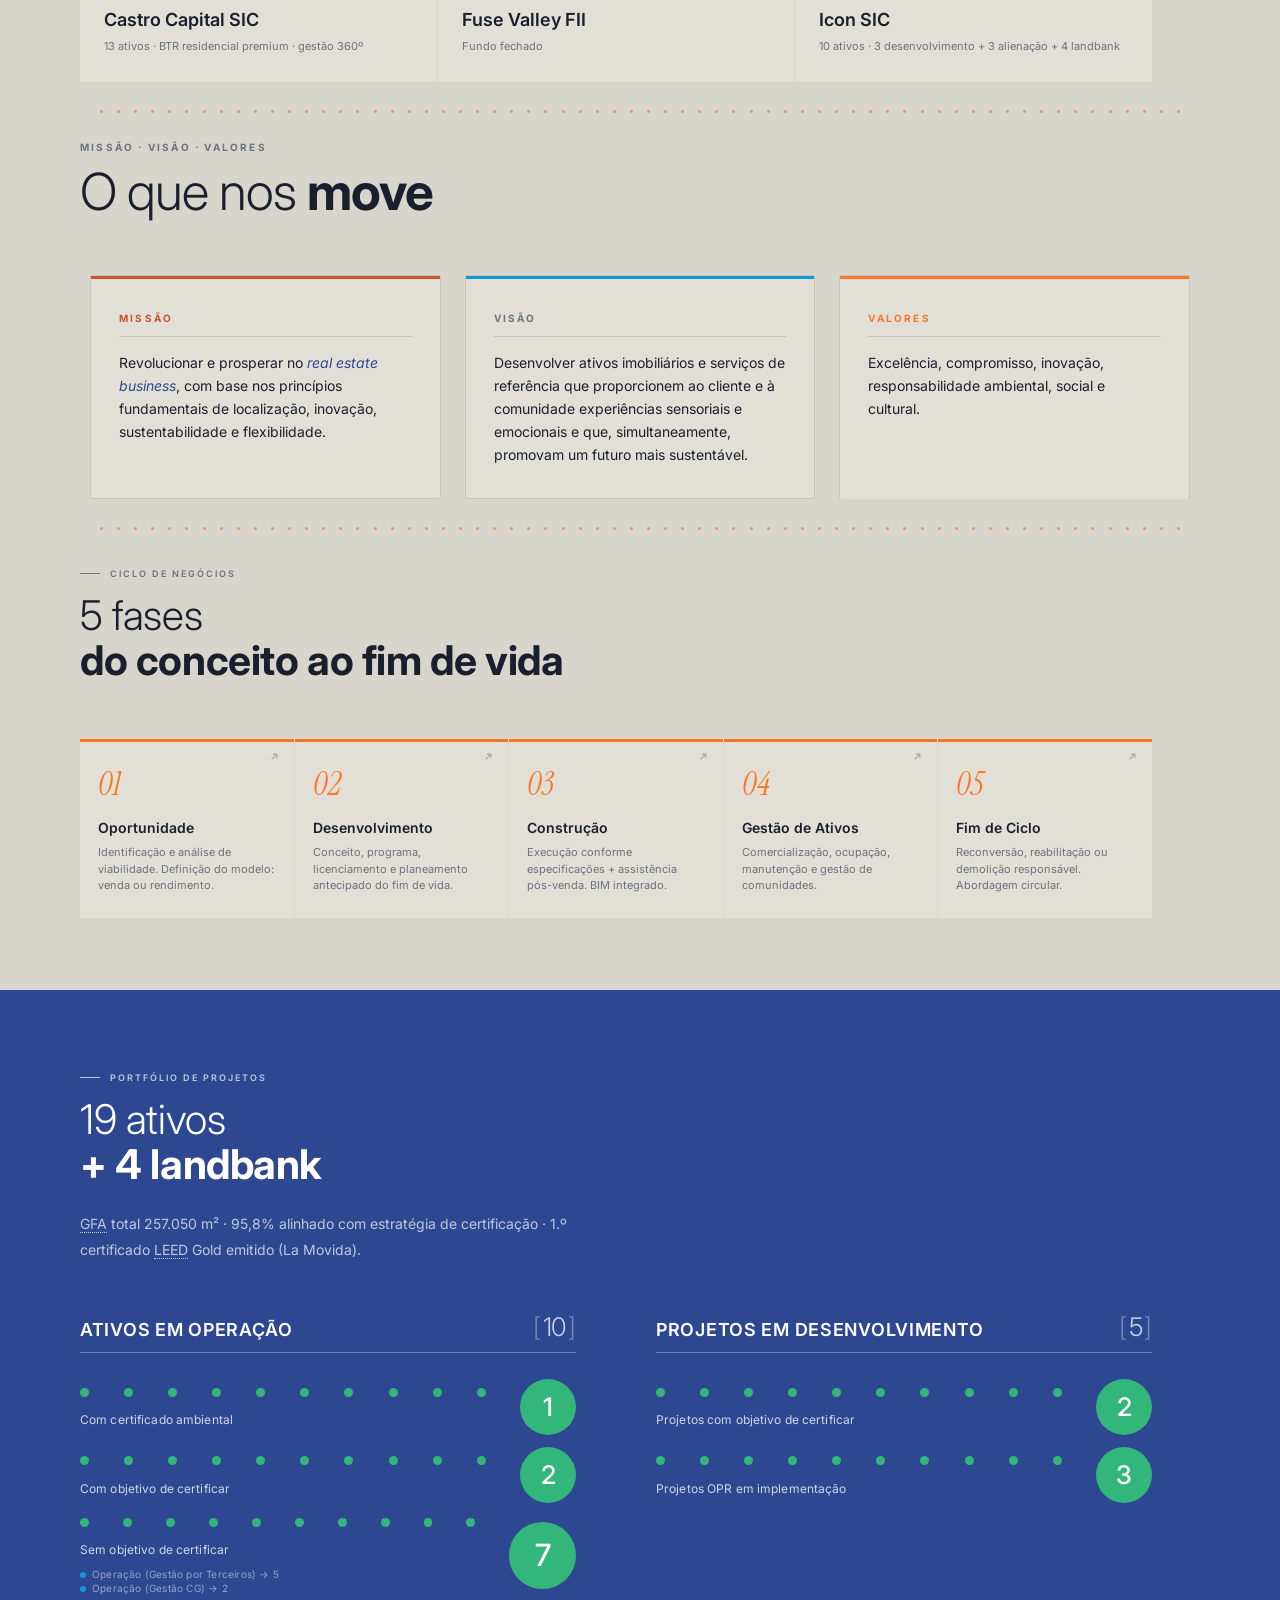
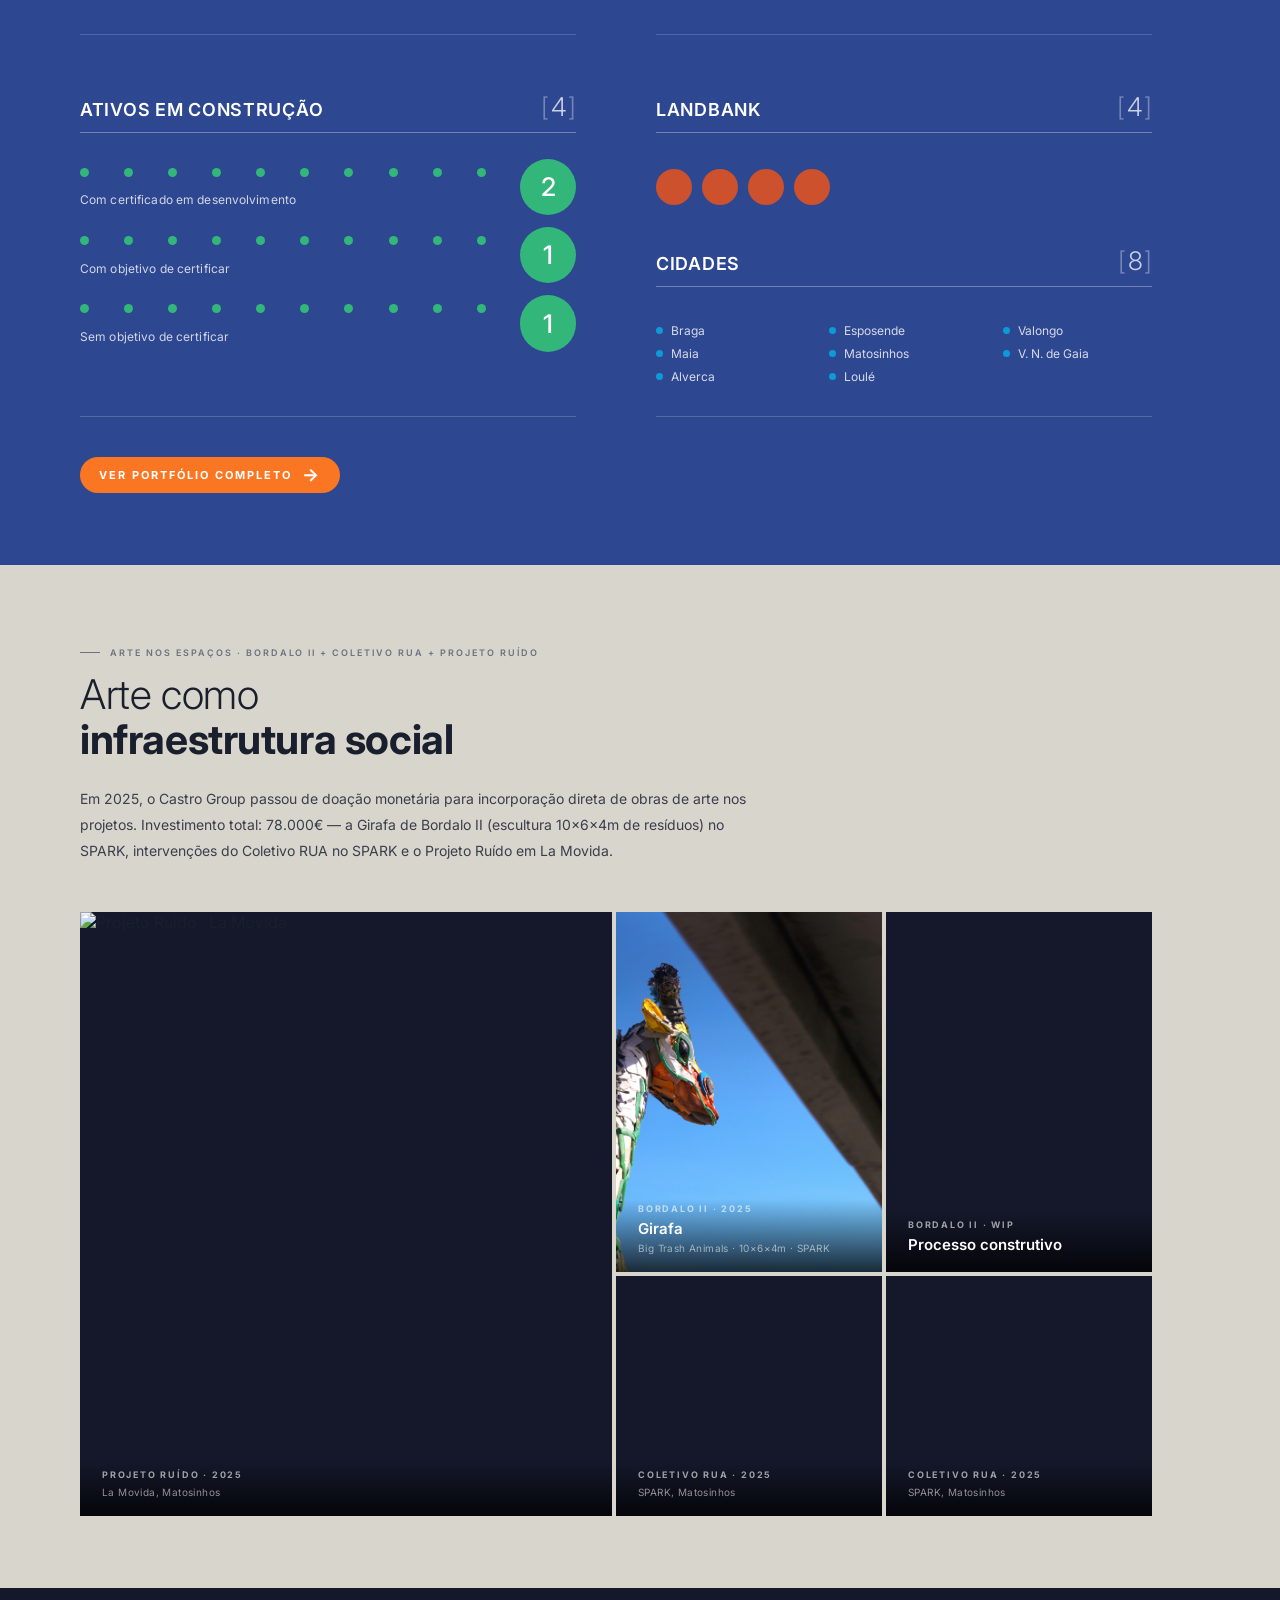
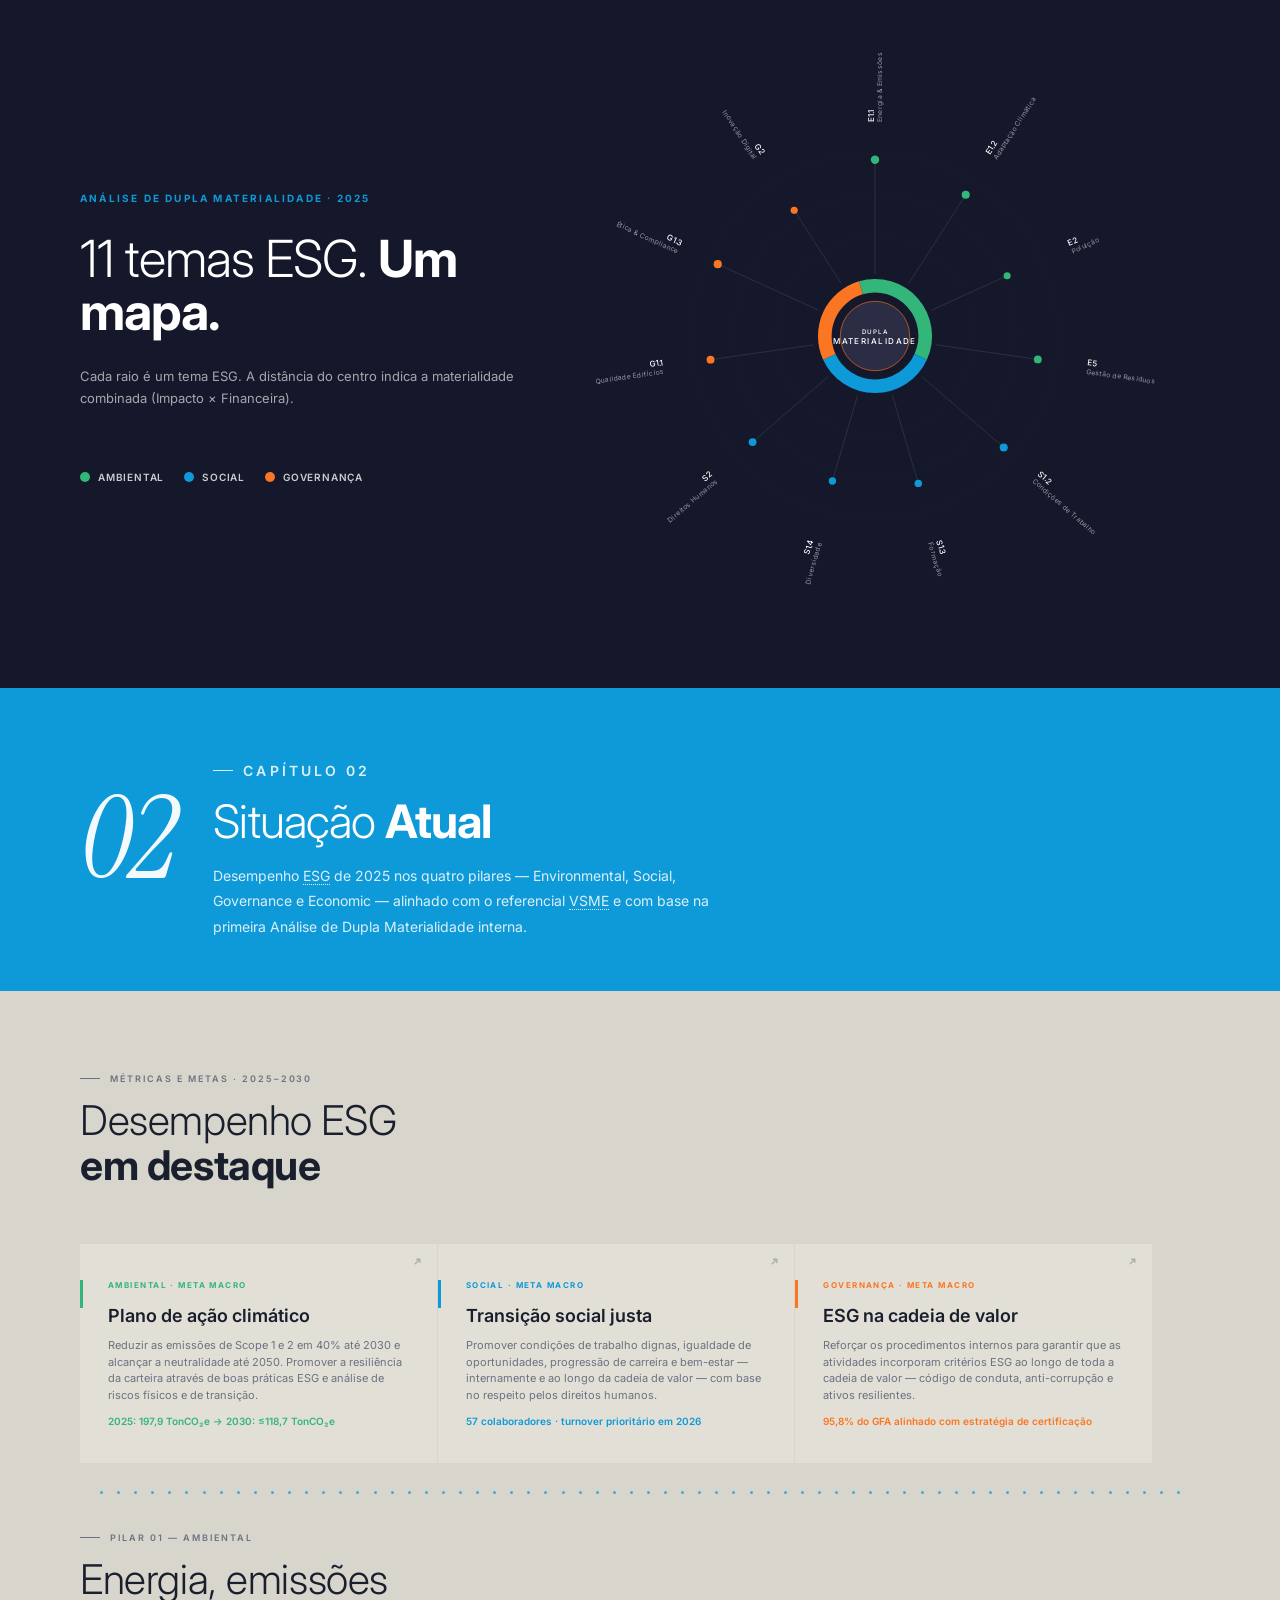
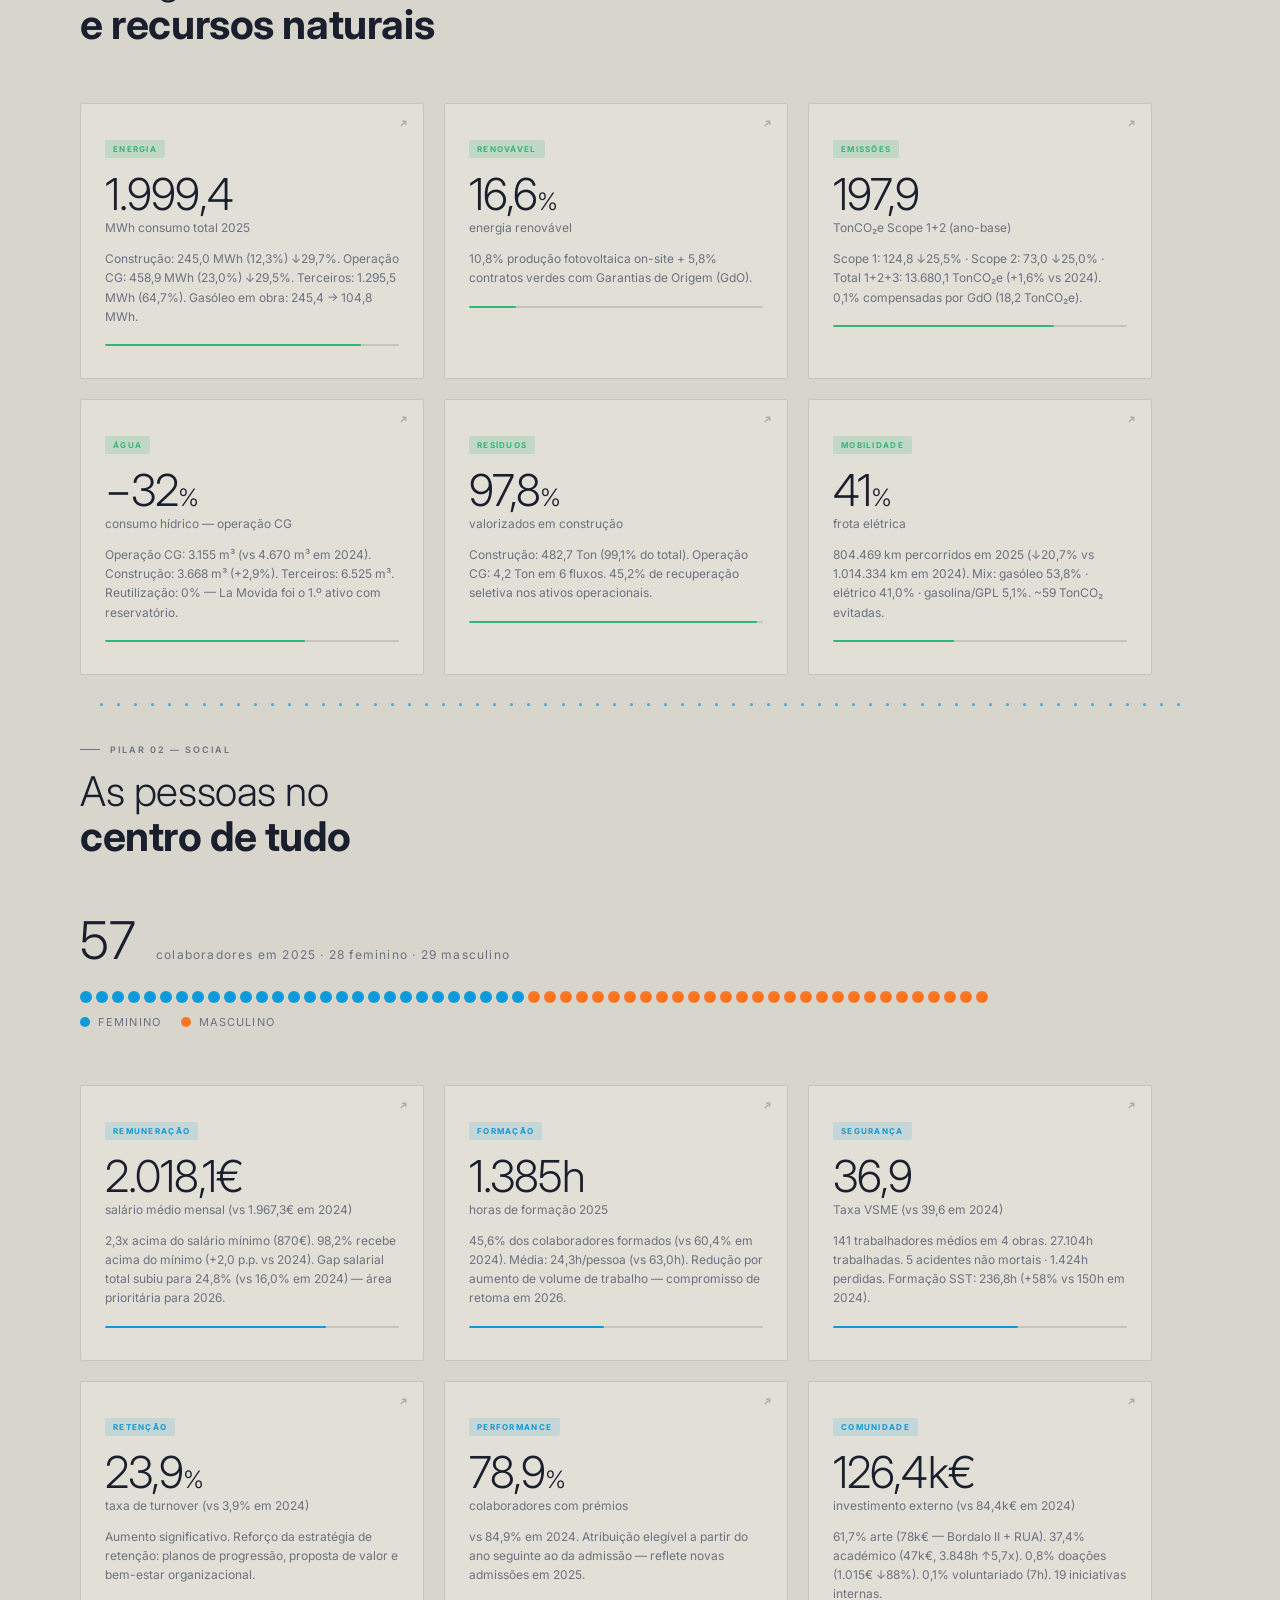
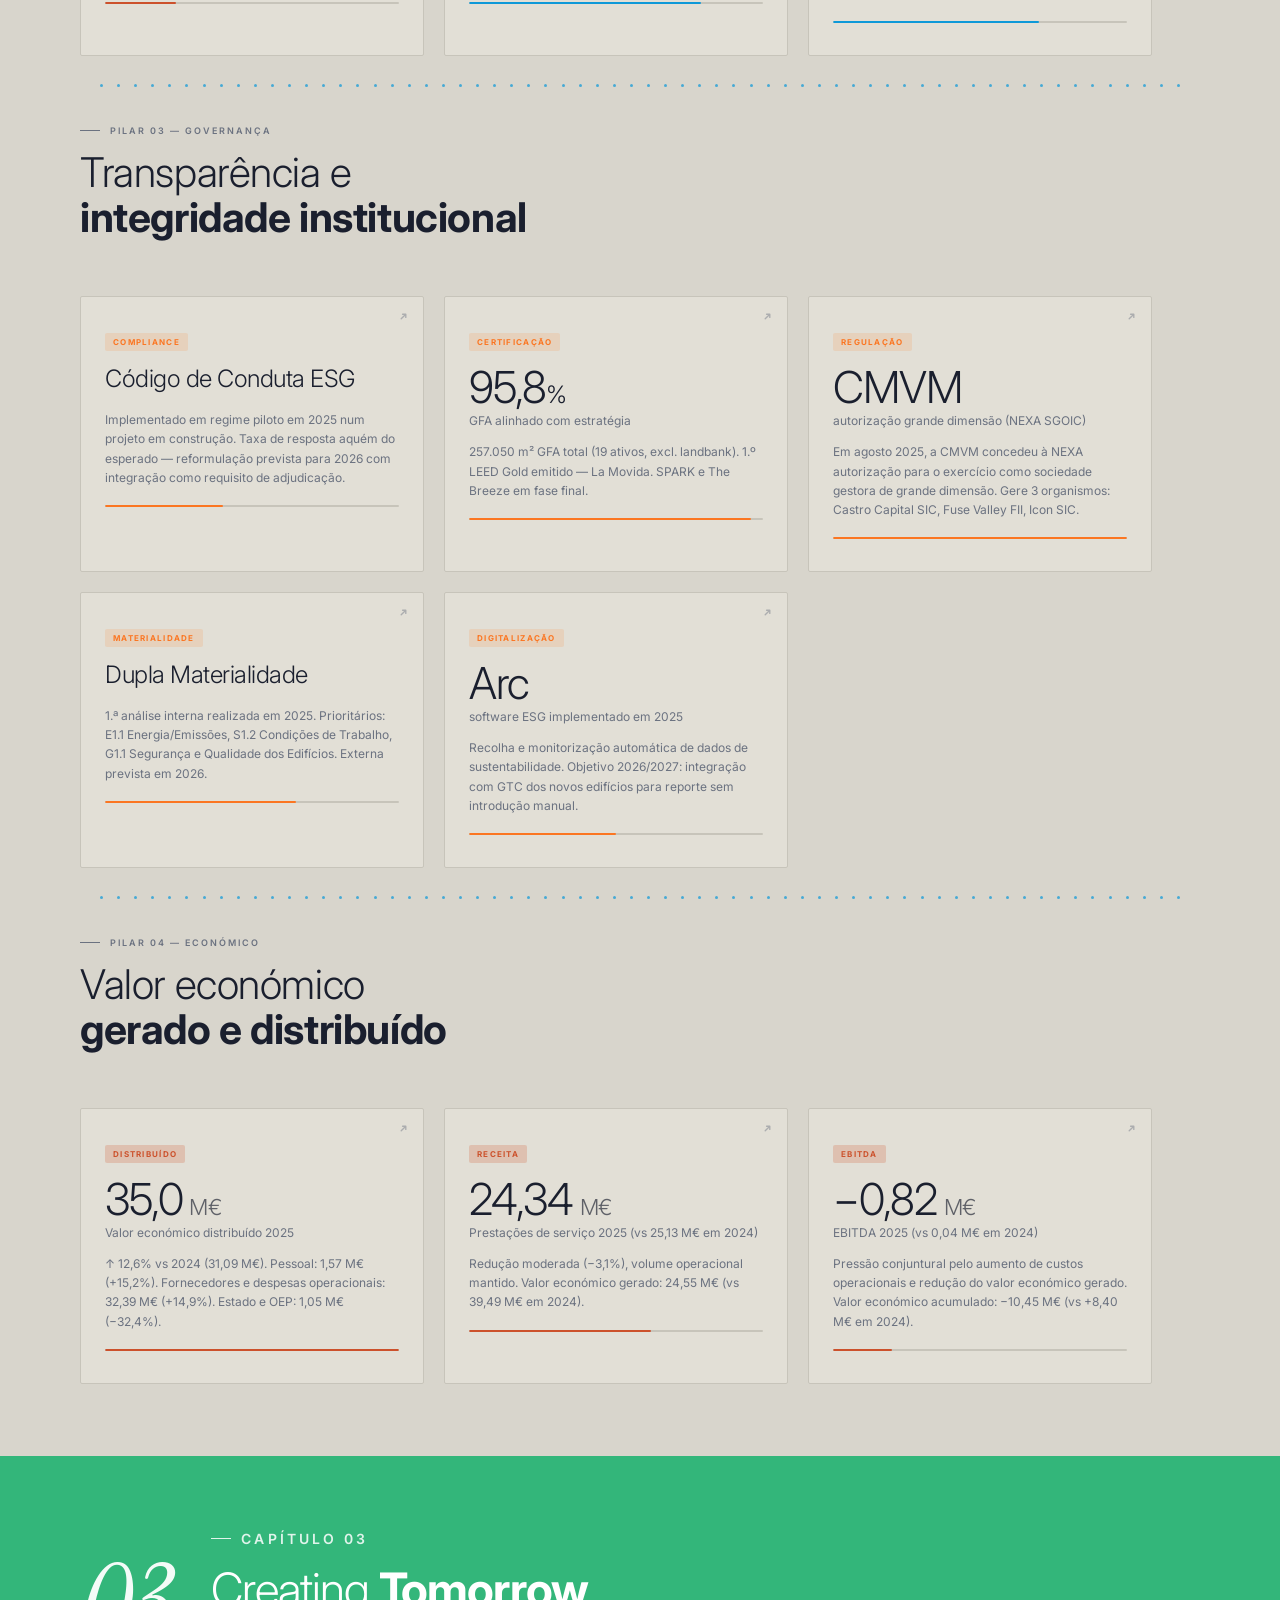
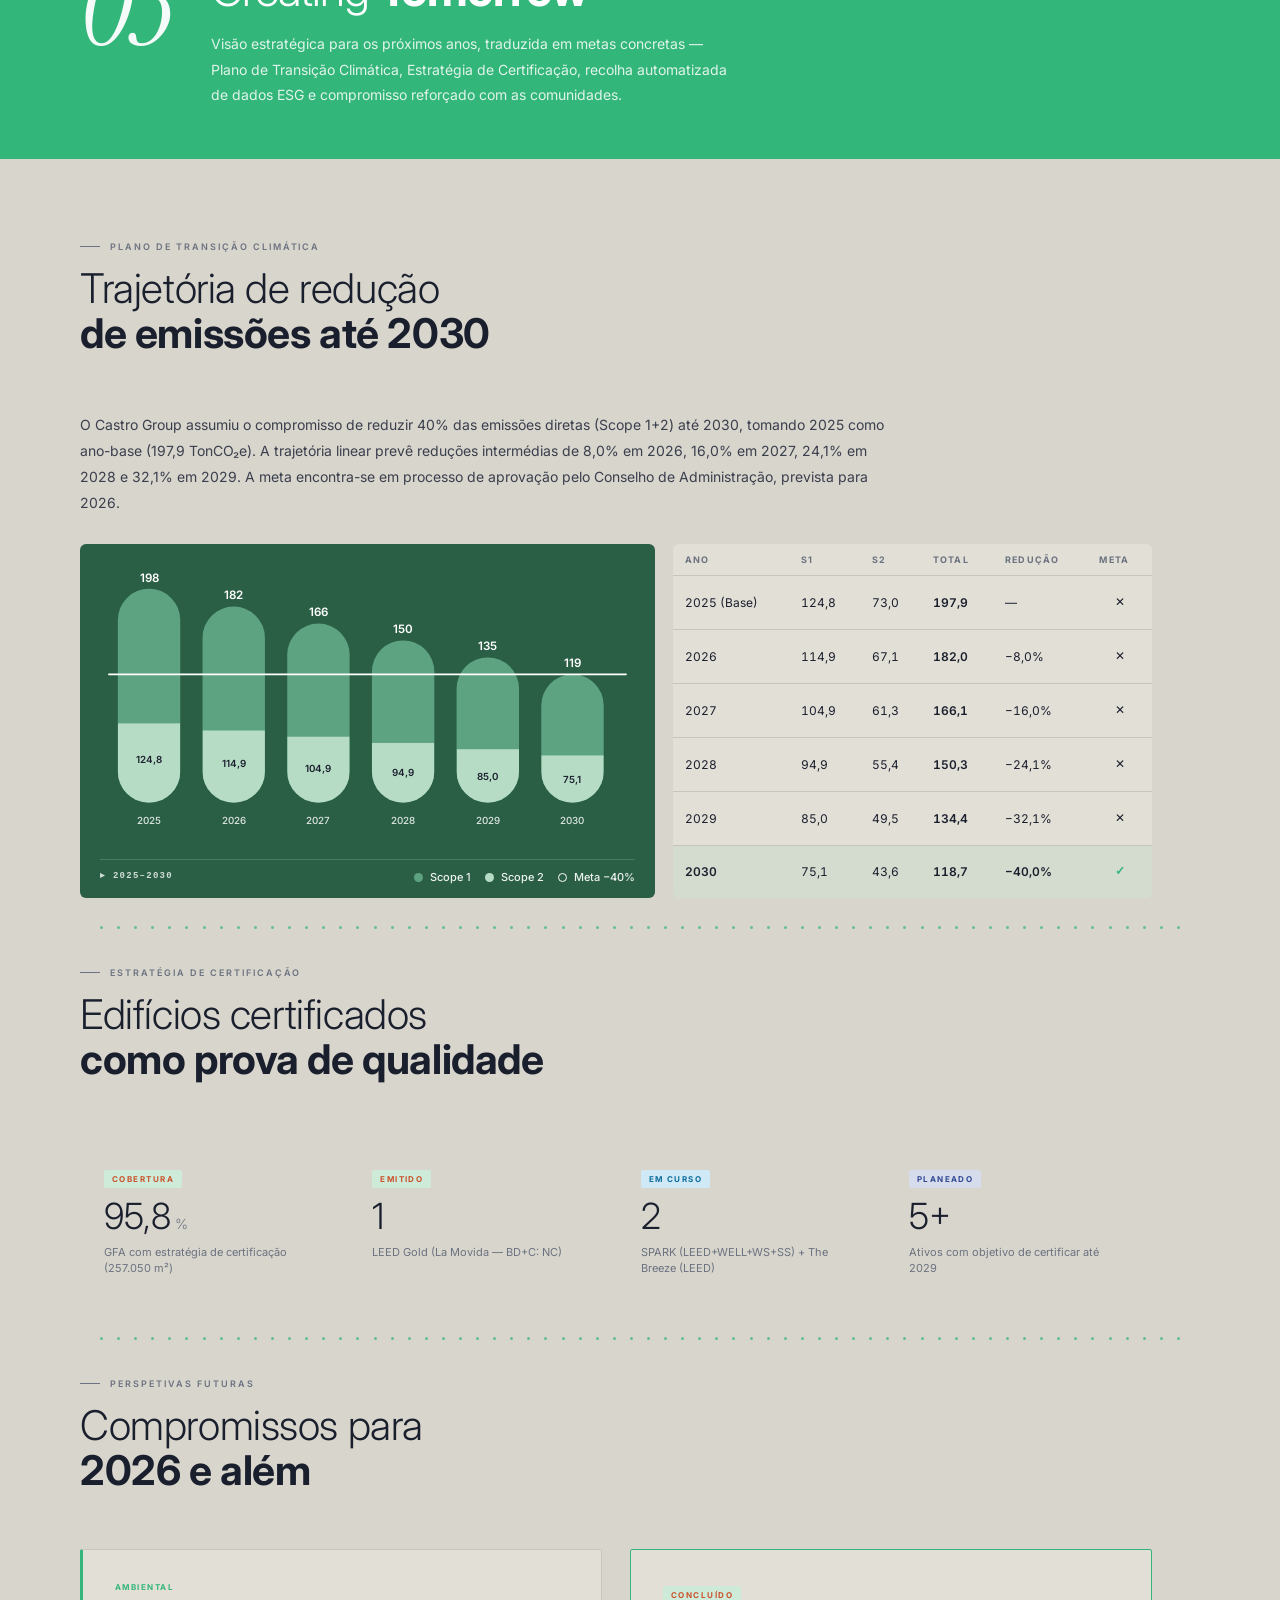
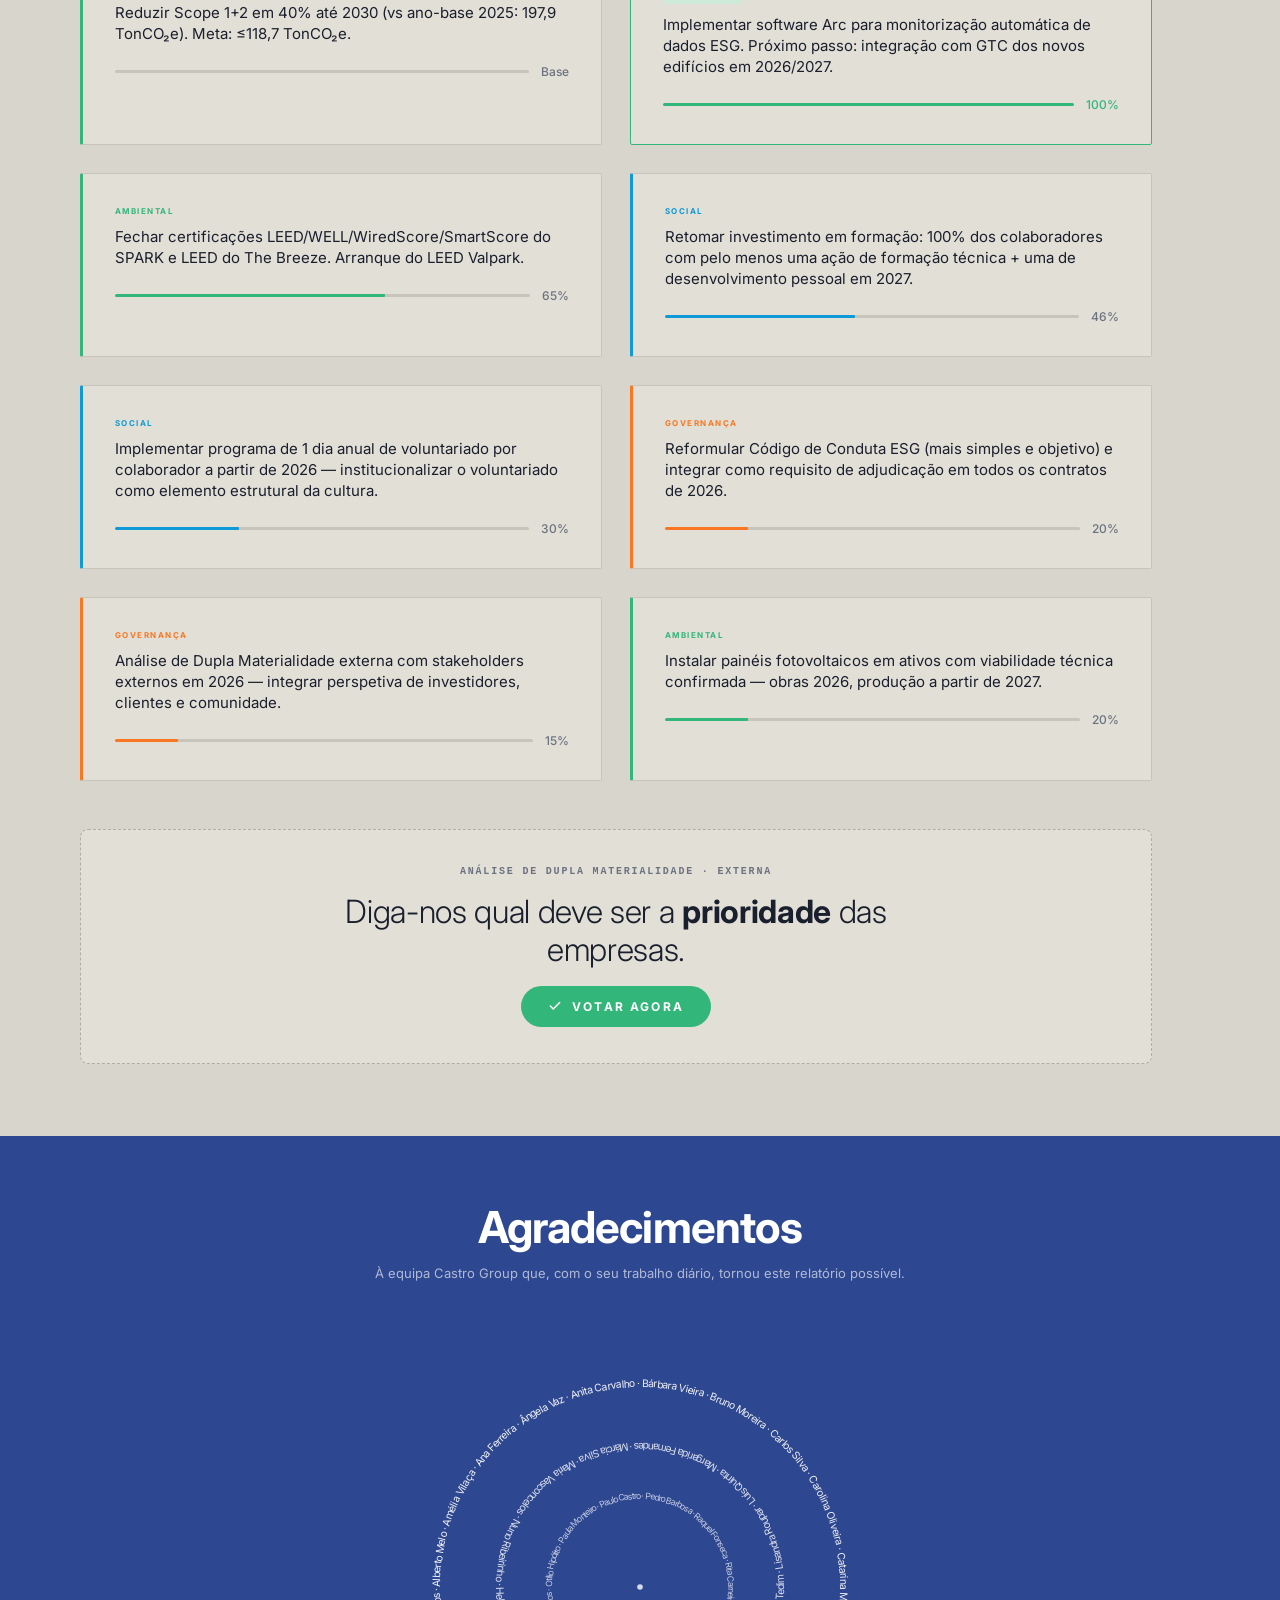
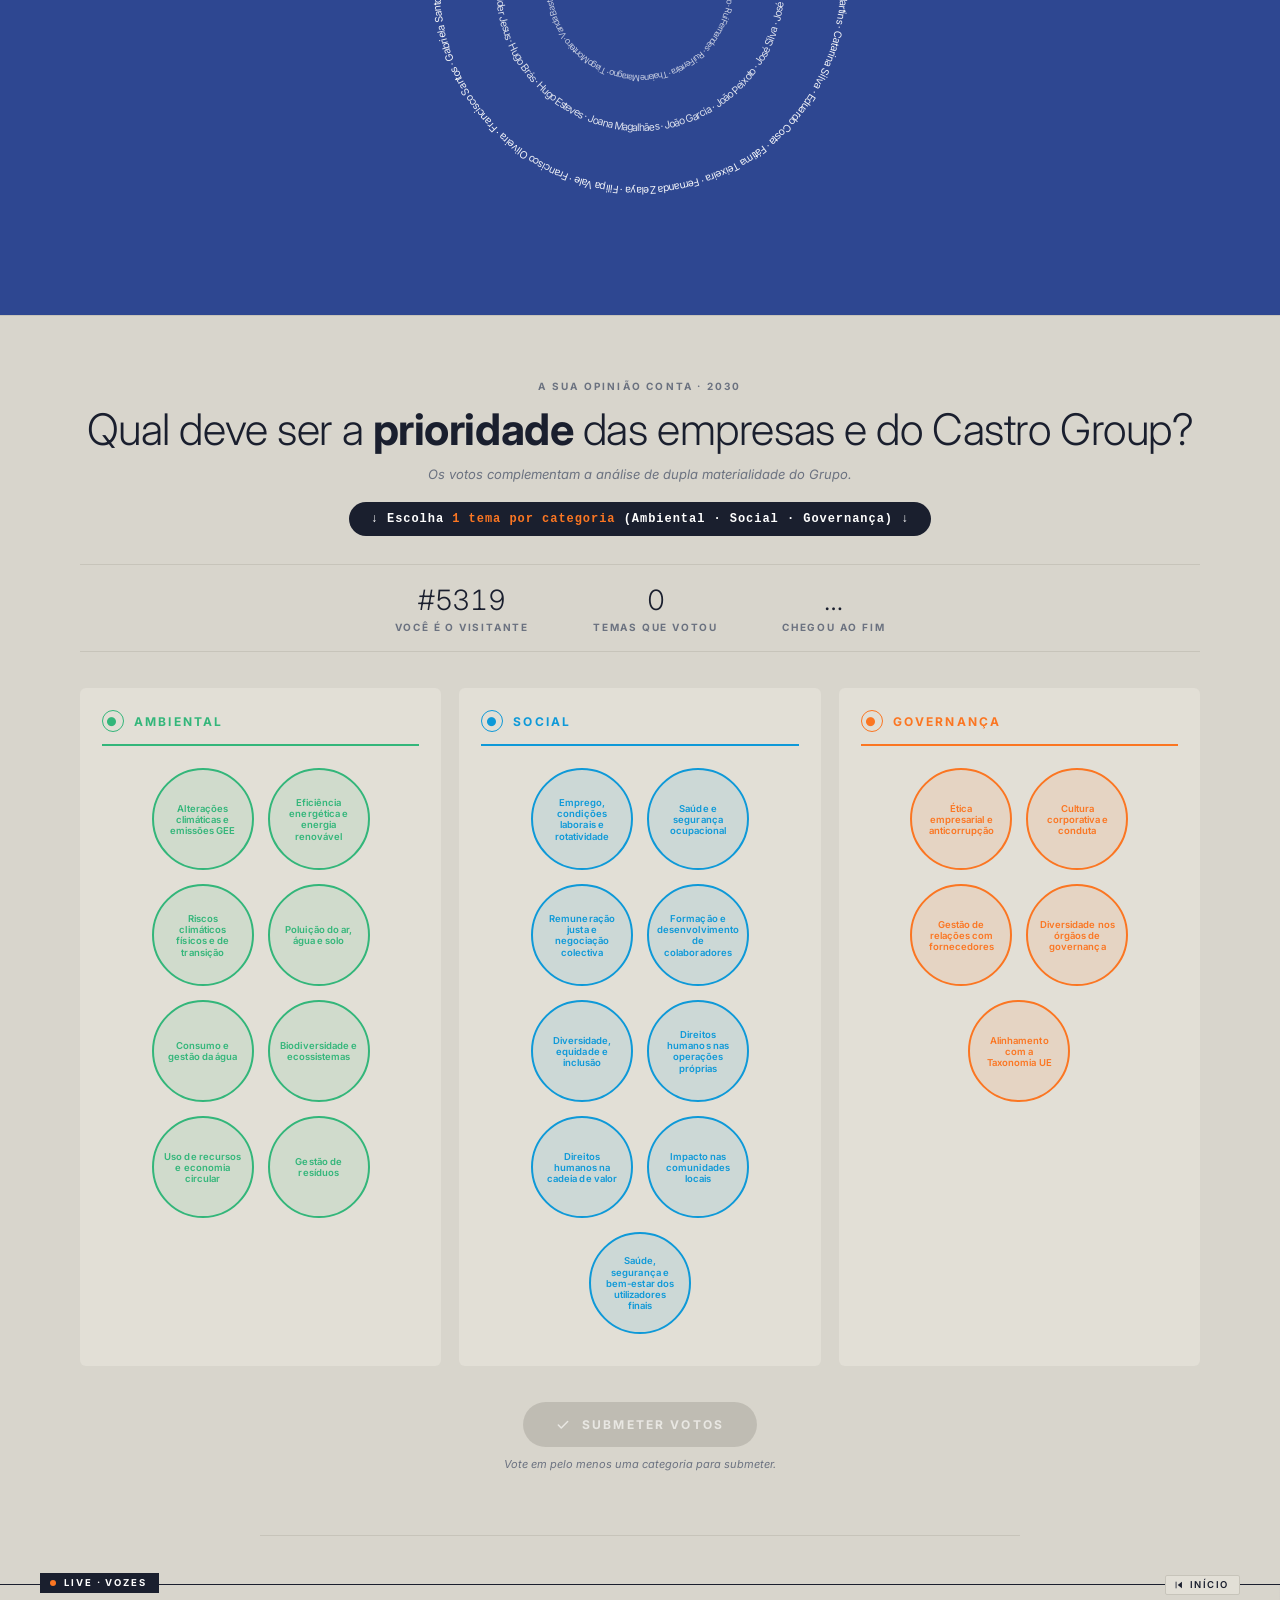
==== commit f4c5344a: "feat(ticker): Inter italic body + minimal is-mine identity (orange dot only) Two refinements from us" ====
--- a/index.html
+++ b/index.html
@@ -23,7 +23,7 @@
 <link rel="icon" type="image/svg+xml" href="assets/brand/favicon.svg?v=3">
 <link rel="preconnect" href="https://fonts.googleapis.com" crossorigin>
 <link rel="preconnect" href="https://fonts.gstatic.com" crossorigin>
-<link href="https://fonts.googleapis.com/css2?family=Inter:wght@300;400;500;600;700&family=Instrument+Serif:ital@0;1&display=swap" rel="stylesheet">
+<link href="https://fonts.googleapis.com/css2?family=Inter:ital,wght@0,300;0,400;0,500;0,600;0,700;1,400;1,500;1,600&family=Instrument+Serif:ital@0;1&display=swap" rel="stylesheet">
 
 <!-- ── FIREBASE FIRESTORE · live comments backend ─────────────────────────
      CDN ESM SDK. Exposes window.fbApi for the non-module comment code,
@@ -2761,9 +2761,13 @@
    Cards stay visually identical to real comments (just empty inside),
    keeping the rolling rhythm consistent across both states. */
 .op-comments-ticker .op-comment-card:first-child { border-left: 1px solid var(--cg-border); }
-.op-comments-ticker .op-comment-card.is-mine {
-  border-left: 3px solid var(--cg-orange);
-  padding-left: 23px;
+
+/* Your own comment ("is-mine"): identified ONLY by the orange dot (the
+   --card-accent override below). No long border-left — that visually
+   extended past the text into the empty card area. The dot is enough. */
+.op-comments-ticker .op-comment-card.is-mine { --card-accent: var(--cg-orange); }
+.op-comments-ticker .op-comment-card.is-mine::before {
+  width: 9px; height: 9px;   /* slightly larger than the cycle dot */
 }
 
 /* Decorative color dot — small, minimal, free-cycling.
@@ -2830,20 +2834,21 @@
   width: auto;
 }
 
-/* The comment body — serif italic pull-quote, sized to fit ~350 chars */
+/* The comment body — Inter italic (matches the report's body font for
+   readability), sized to fit ~350 chars in the 340x340 square card */
 .op-comments-ticker .op-comment-text {
-  font: 400 13.5px/1.42 'Instrument Serif', serif;
+  font: 400 13.5px/1.5 'Inter', sans-serif;
   font-style: italic;
   color: var(--cg-ink);
   margin: 0;
   position: relative;
   z-index: 1;
   display: -webkit-box;
-  -webkit-line-clamp: 11;
-          line-clamp: 11;
+  -webkit-line-clamp: 9;
+          line-clamp: 9;
   -webkit-box-orient: vertical;
   overflow: hidden;
-  letter-spacing: 0;
+  letter-spacing: -0.005em;
 }
 
 /* Vote chips inside ticker card — micro */
@@ -2875,7 +2880,7 @@
     height: 300px;
     padding: 18px 20px;
   }
-  .op-comments-ticker .op-comment-card.is-mine { padding-left: 17px; }
+  /* .is-mine on mobile: same dot-only treatment as desktop */
   .op-comments-ticker .op-comment-text {
     font-size: 12px;
     -webkit-line-clamp: 12;
@@ -6306,16 +6311,23 @@
     // animation loop matches one full set of originals (pixel-perfect loop).
     const cmTicker = document.getElementById('opCommentsTicker');
 
-    // Rewind button — restarts the CSS animation from translateX(0) so the
-    // first (real) comment is immediately visible at the left edge again.
-    // Uses the classic "remove + force-reflow + reapply" trick.
+    // Force the CSS marquee to restart from translateX(0). Uses the safe
+    // animationName trick (not the full animation reset) so the per-paint
+    // animationDuration we set in paintList() survives the reset.
+    function restartMarquee() {
+      cmList.style.animationName = 'none';
+      void cmList.offsetWidth;        // force reflow
+      cmList.style.animationName = '';
+    }
+
+    // Rewind button — restarts the marquee so the first real comment is
+    // visible again. Blur() the button so the ticker's :focus-within pause
+    // doesn't lock the animation in a paused state after the click.
     const cmRewind = document.getElementById('opTickerRewind');
     if (cmRewind) {
       cmRewind.addEventListener('click', () => {
-        cmList.style.animation = 'none';
-        // Force a reflow so the browser registers the animation removal
-        void cmList.offsetWidth;
-        cmList.style.animation = '';
+        restartMarquee();
+        cmRewind.blur();
       });
     }
 
@@ -6349,34 +6361,49 @@
       const viewportEl = cmTicker ? cmTicker.querySelector('.op-ticker-viewport') : null;
       const viewportW = viewportEl ? viewportEl.offsetWidth : 1100;
 
-      // Render real comments ONCE each (no duplication), then pad the track
-      // with skeleton cards so the marquee wrap happens inside the skeleton
-      // zone (visually invisible because all skeletons look identical).
-      let realCount = 0;
-      if (!usingDemos) {
+      // padCards = enough skeletons to fill a viewport. Used BEFORE the
+      // real comment (so the comment starts off-screen-right and rolls in
+      // from the right side as the marquee progresses — the user has time
+      // to scroll into view) AND AFTER (so the wrap lands in skeleton zone
+      // → invisible snap-back).
+      const padCards = Math.max(2, Math.ceil(viewportW / cardW));
+
+      if (usingDemos) {
+        // Empty state: only skeletons, ~3x viewport so motion stays smooth
+        const totalSkel = padCards * 3;
+        for (let i = 0; i < totalSkel; i++) {
+          cmList.appendChild(buildSkeletonCard());
+        }
+        // Shift by one viewport's worth of skeletons (continuous drift)
+        cmList.style.setProperty('--op-track-shift', '-' + (padCards * cardW) + 'px');
+        cmList.style.animationDuration = '16s';
+      } else {
+        // [skeletons-left × padCards][real cards × N][skeletons-right × padCards]
+        // Skeletons BEFORE → real comment starts off-screen right
+        for (let i = 0; i < padCards; i++) cmList.appendChild(buildSkeletonCard());
+        // Real comments (each rendered once)
         list.forEach(c => cmList.appendChild(buildCommentCard(c)));
-        realCount = list.length;
+        // Skeletons AFTER → wrap happens inside this zone (invisible snap)
+        for (let i = 0; i < padCards; i++) cmList.appendChild(buildSkeletonCard());
+
+        const realCount = list.length;
+        // Animate the track to the LEFT by exactly (padCards + realCount) × cardW.
+        // At the end, viewport sits inside the right-skeleton zone, which
+        // visually matches the all-skeleton starting frame → seamless wrap.
+        const shiftPx = (padCards + realCount) * cardW;
+        cmList.style.setProperty('--op-track-shift', '-' + shiftPx + 'px');
+
+        // Tempo: ~3.5s per card-width of shift. User sees the real comment
+        // for ~3.5s × (1 + extra reading window via viewport overlap).
+        const dur = Math.max(18, Math.round((padCards + realCount) * 3.5));
+        cmList.style.animationDuration = dur + 's';
       }
 
-      // Skeletons needed so the "empty zone" is wider than the viewport →
-      // guarantees the wrap-around always lands inside a skeleton stretch.
-      // Floor 10 in skeleton-only mode (so even an empty ticker keeps rolling).
-      const skeletonsNeeded = Math.max(10, Math.ceil(viewportW * 2.5 / cardW));
-      for (let i = 0; i < skeletonsNeeded; i++) {
-        cmList.appendChild(buildSkeletonCard());
-      }
-
-      // Full track width (real ones + skeletons). The animation translates
-      // by exactly this amount, then resets — but the user only sees the
-      // skeleton zone at the moment of reset, so the snap is invisible.
-      const totalCards = realCount + skeletonsNeeded;
-      const trackW     = totalCards * cardW;
-      cmList.style.setProperty('--op-track-shift', '-' + trackW + 'px');
-
-      // Tempo ~3.5s per card → brisk editorial drift. Real comment still
-      // crosses the viewport once per loop, just ~30% faster than before.
-      const dur = Math.max(18, Math.round(totalCards * 3.5));
-      cmList.style.animationDuration = dur + 's';
+      // CRITICAL: restart the marquee animation so it plays from
+      // translateX(0) with the new track. Without this, after publishing
+      // a comment the animation can appear "stuck" (continuing from a
+      // mid-cycle position that no longer makes sense for the new content).
+      restartMarquee();
     }
 
     function updateCounter() {
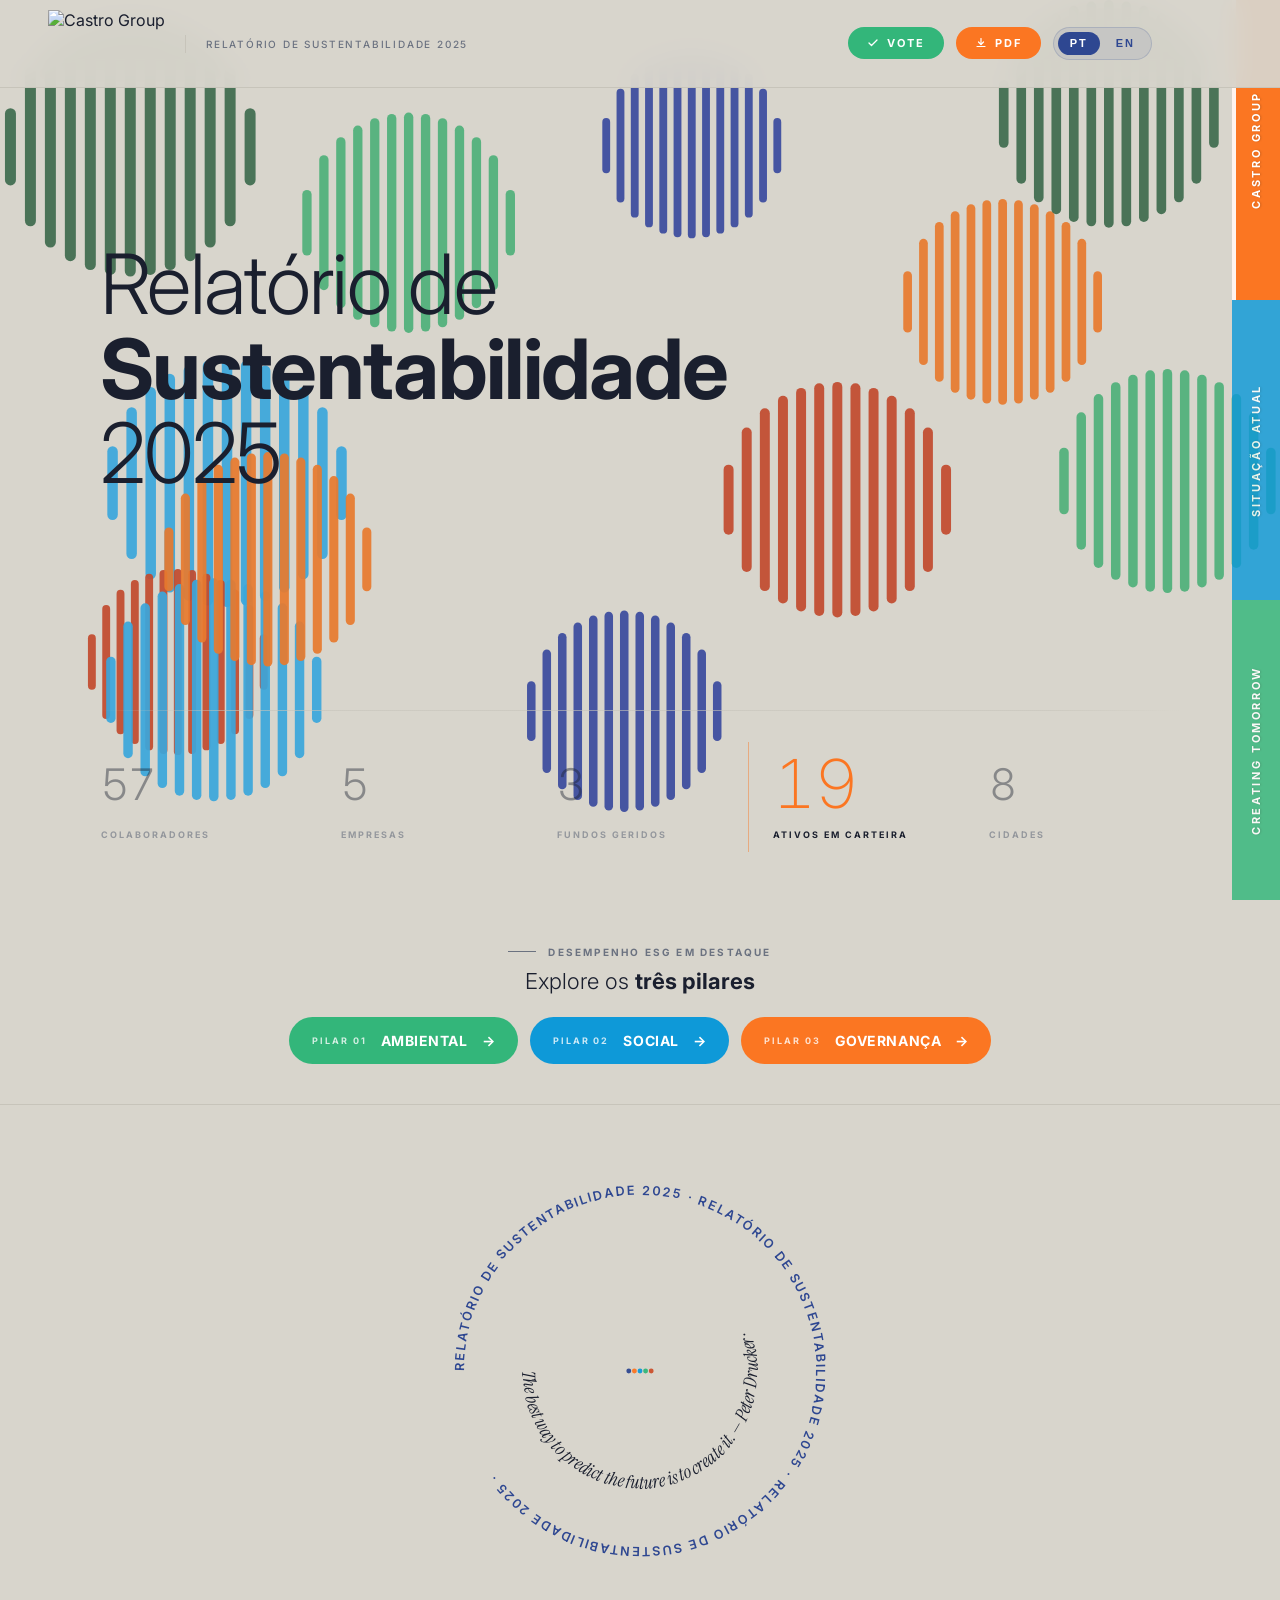
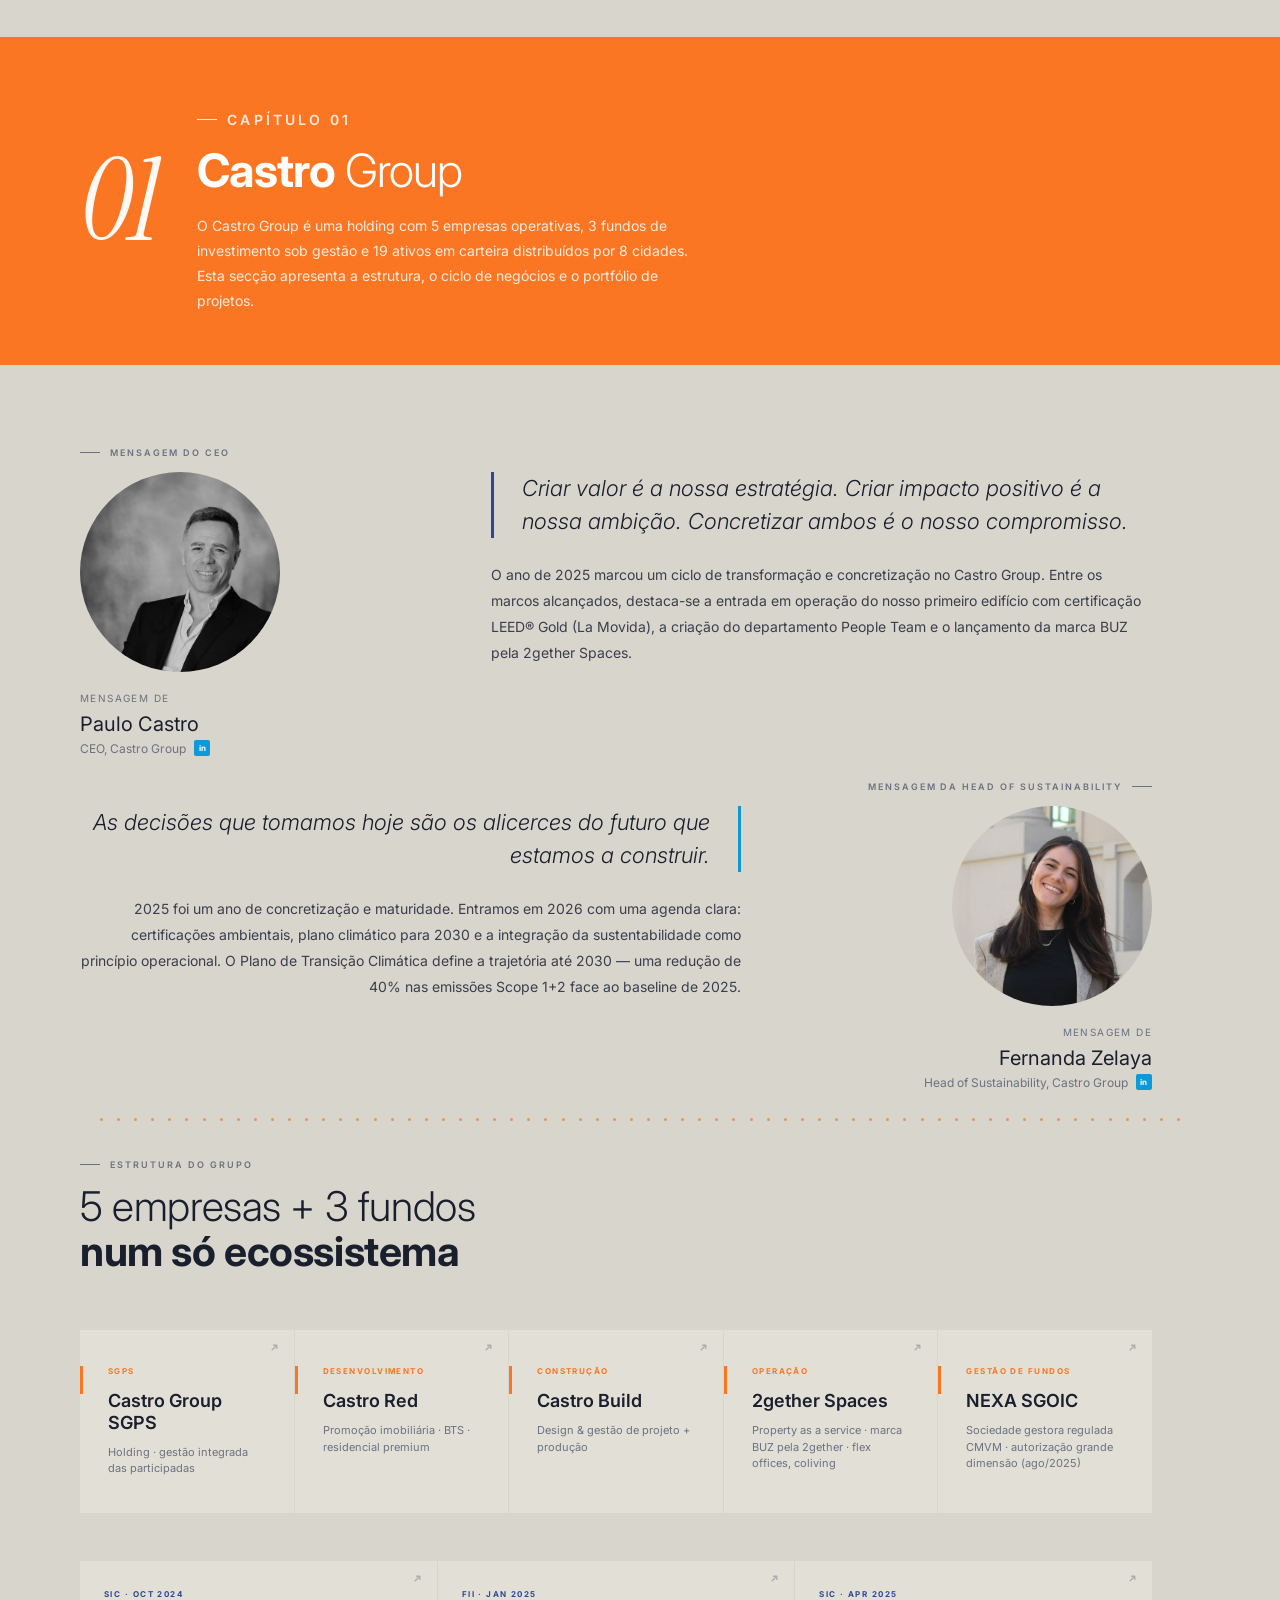
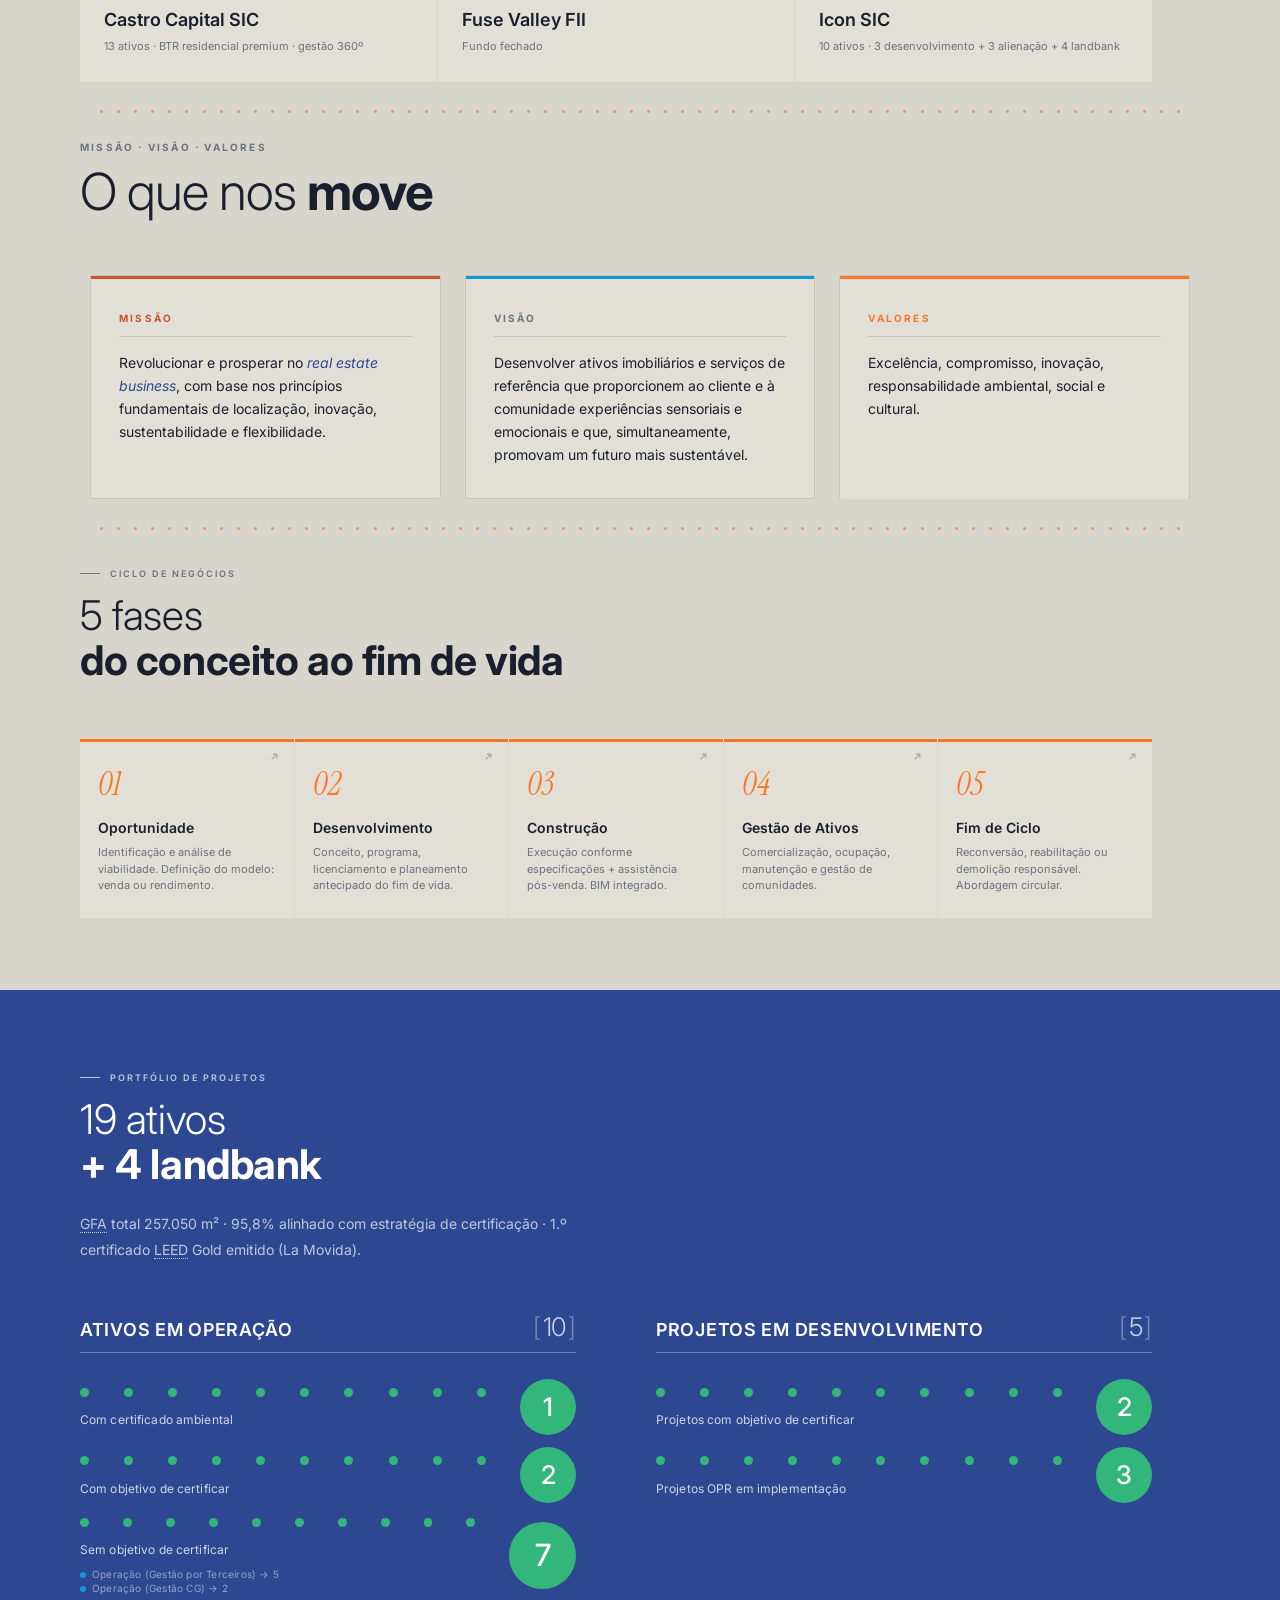
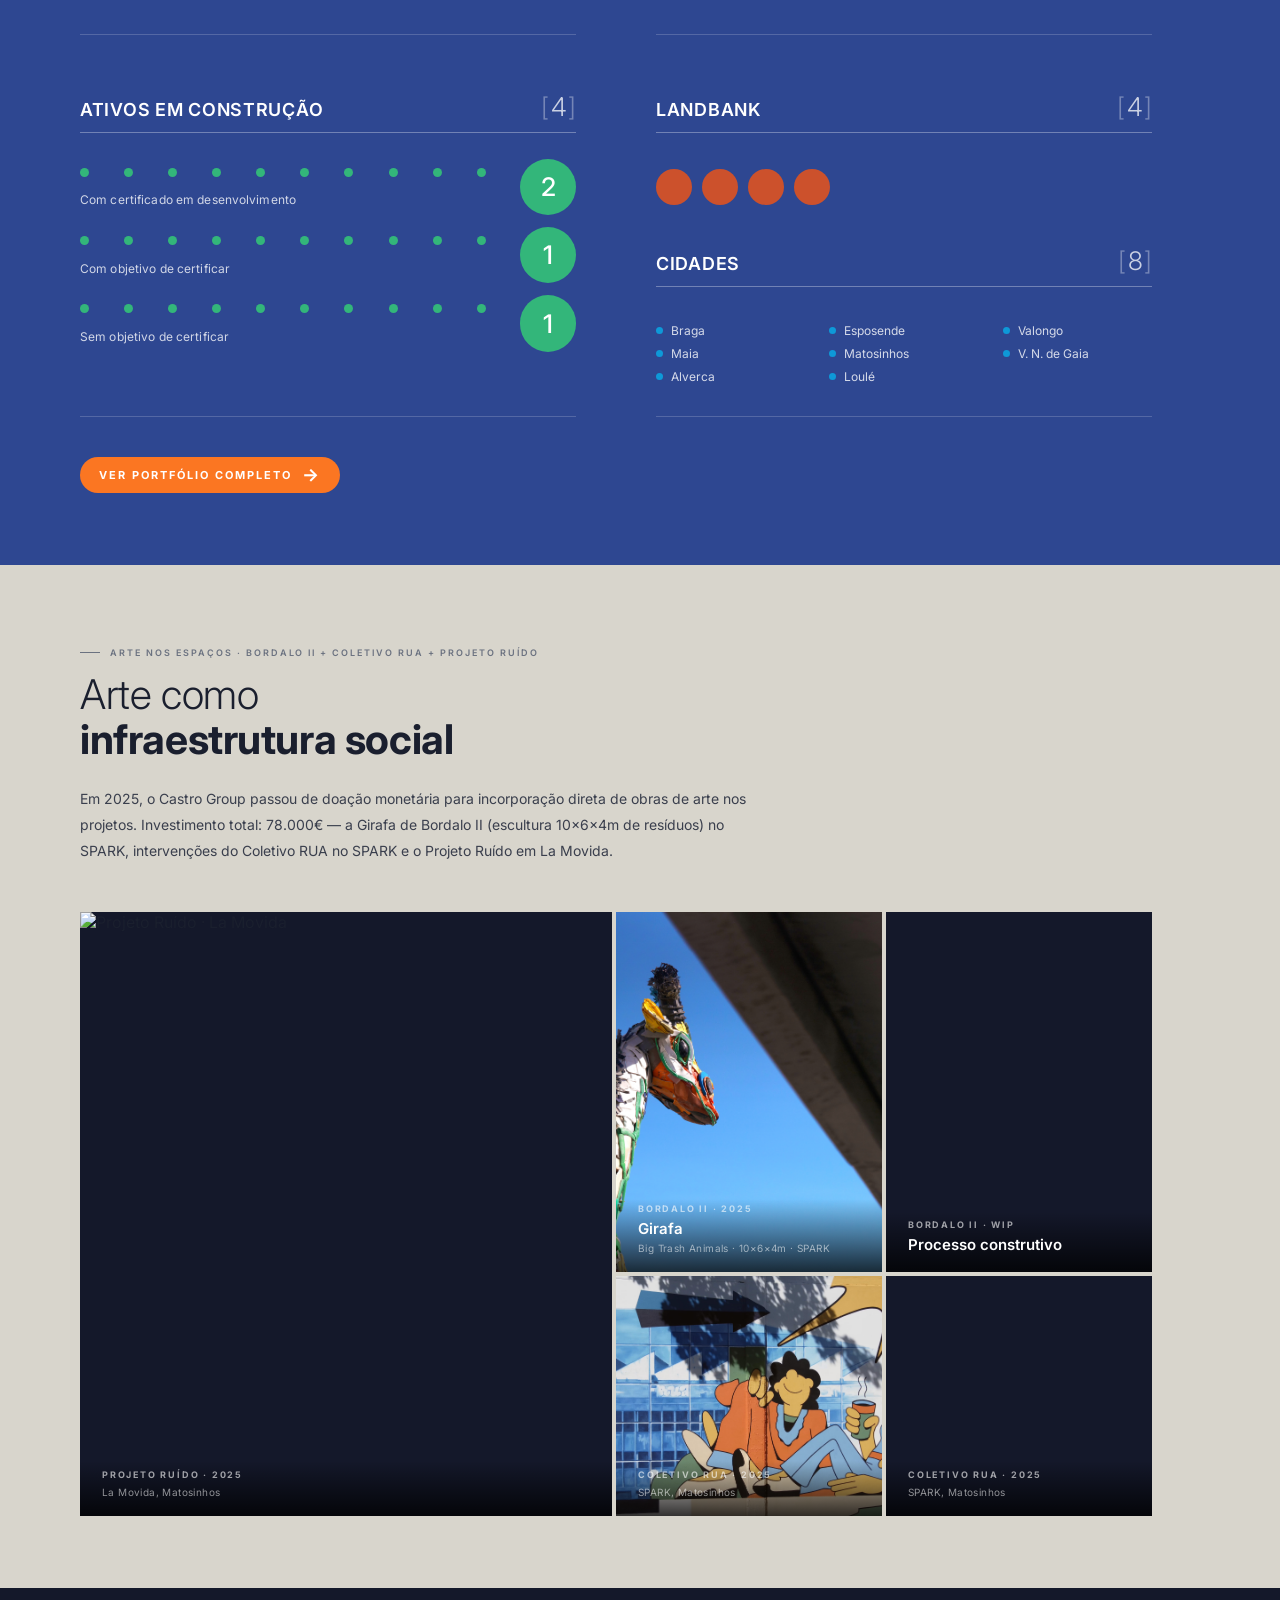
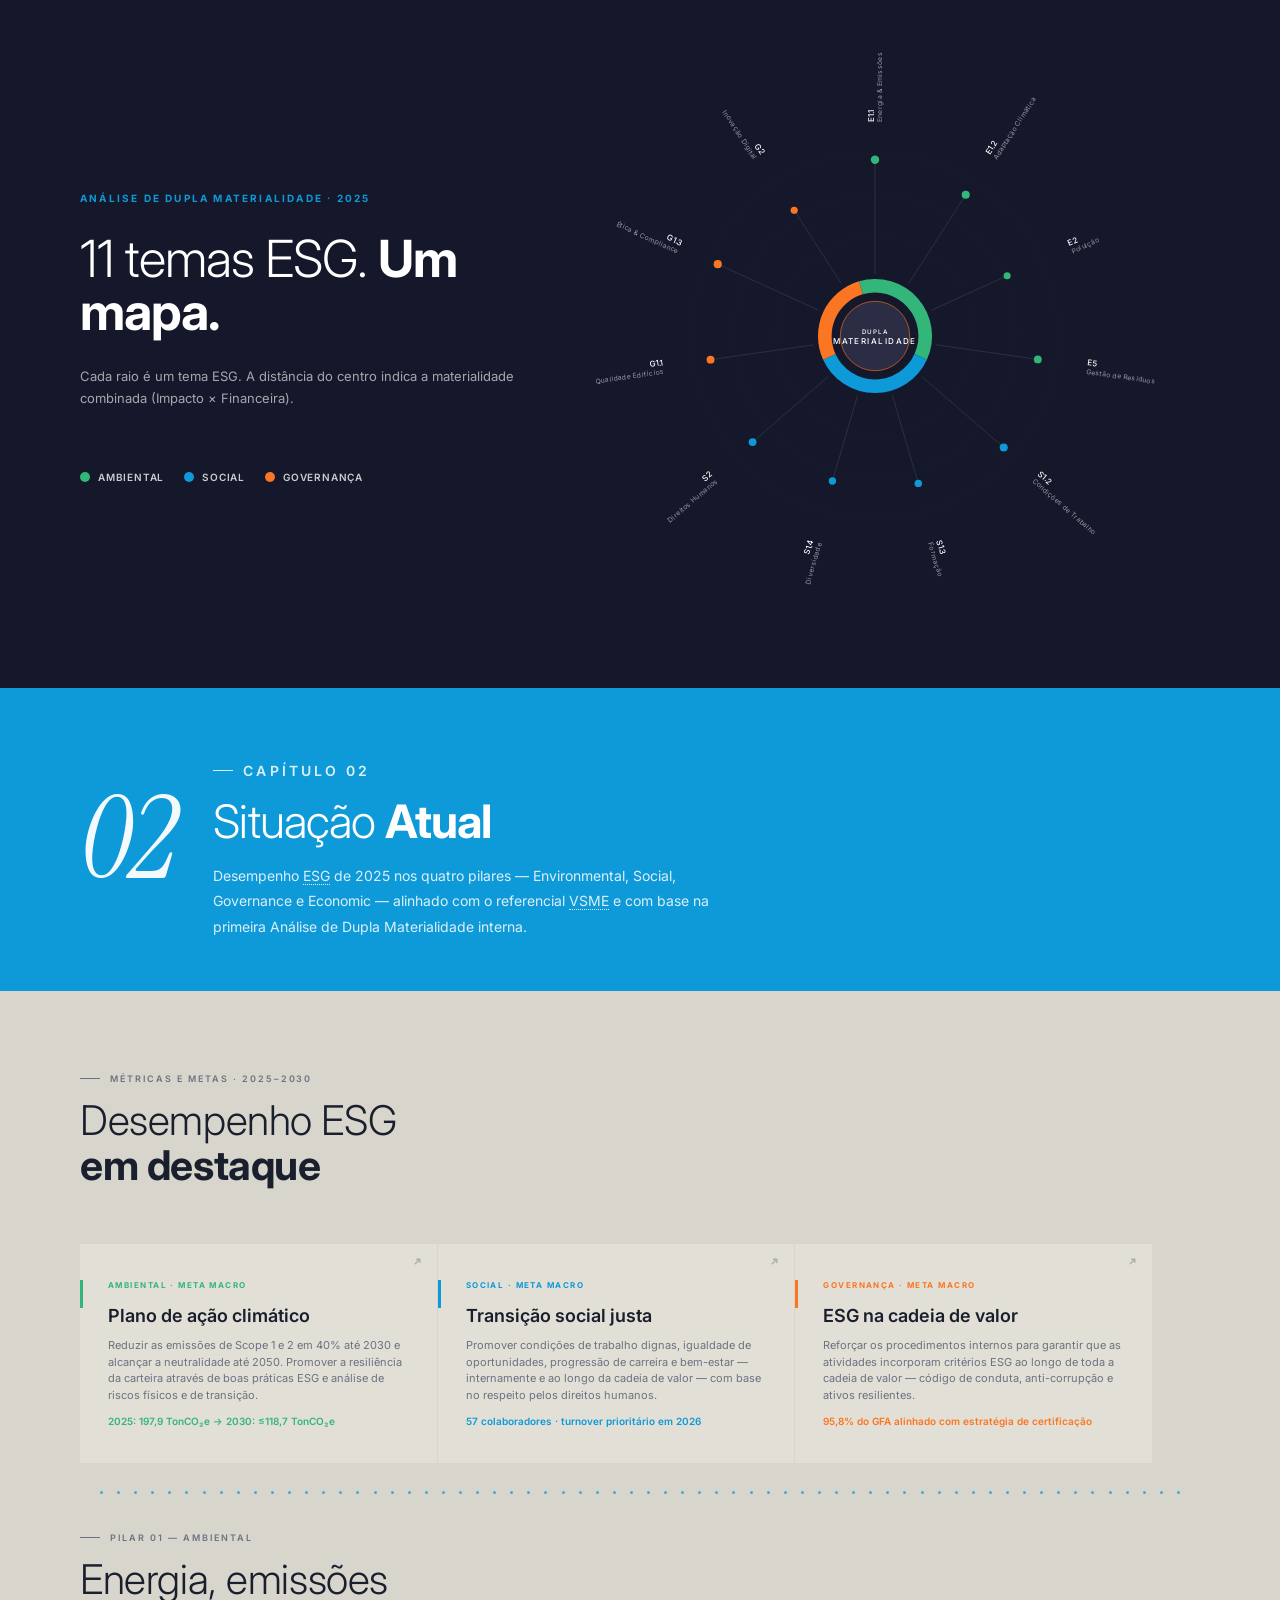
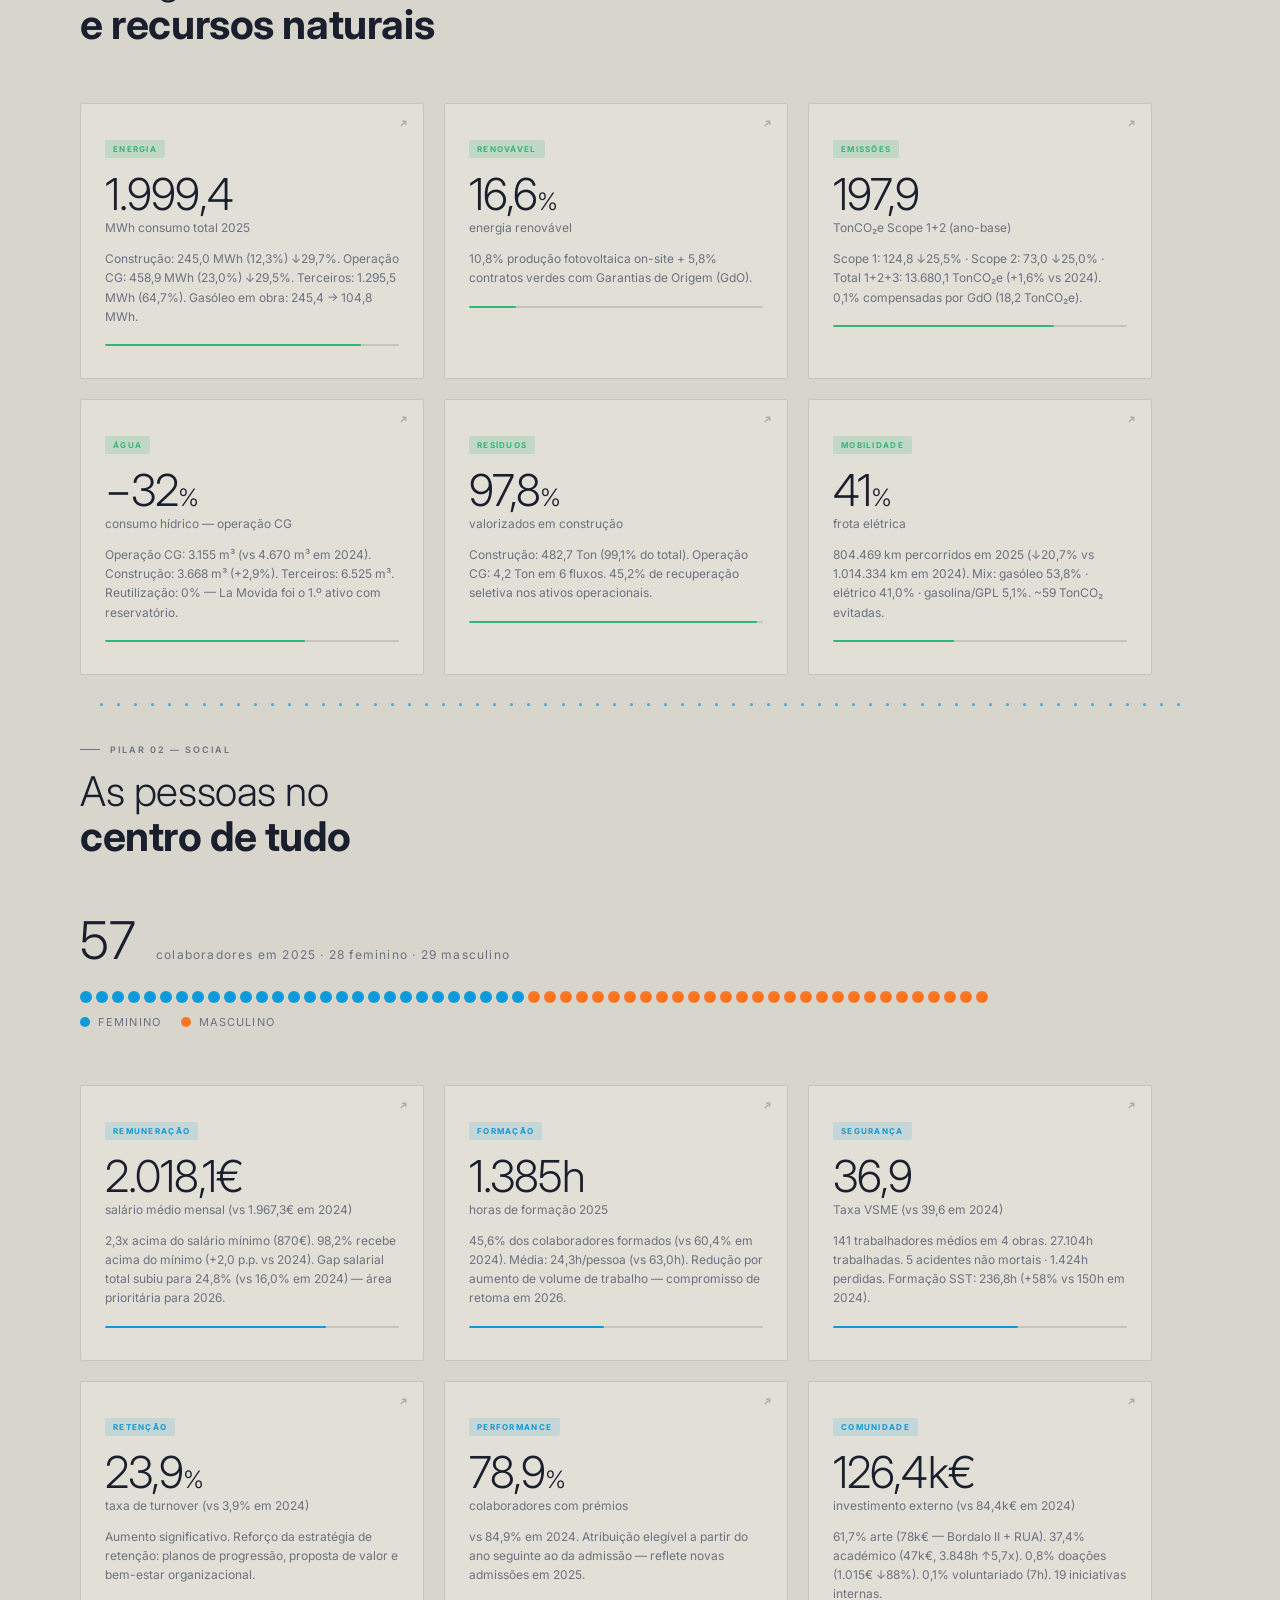
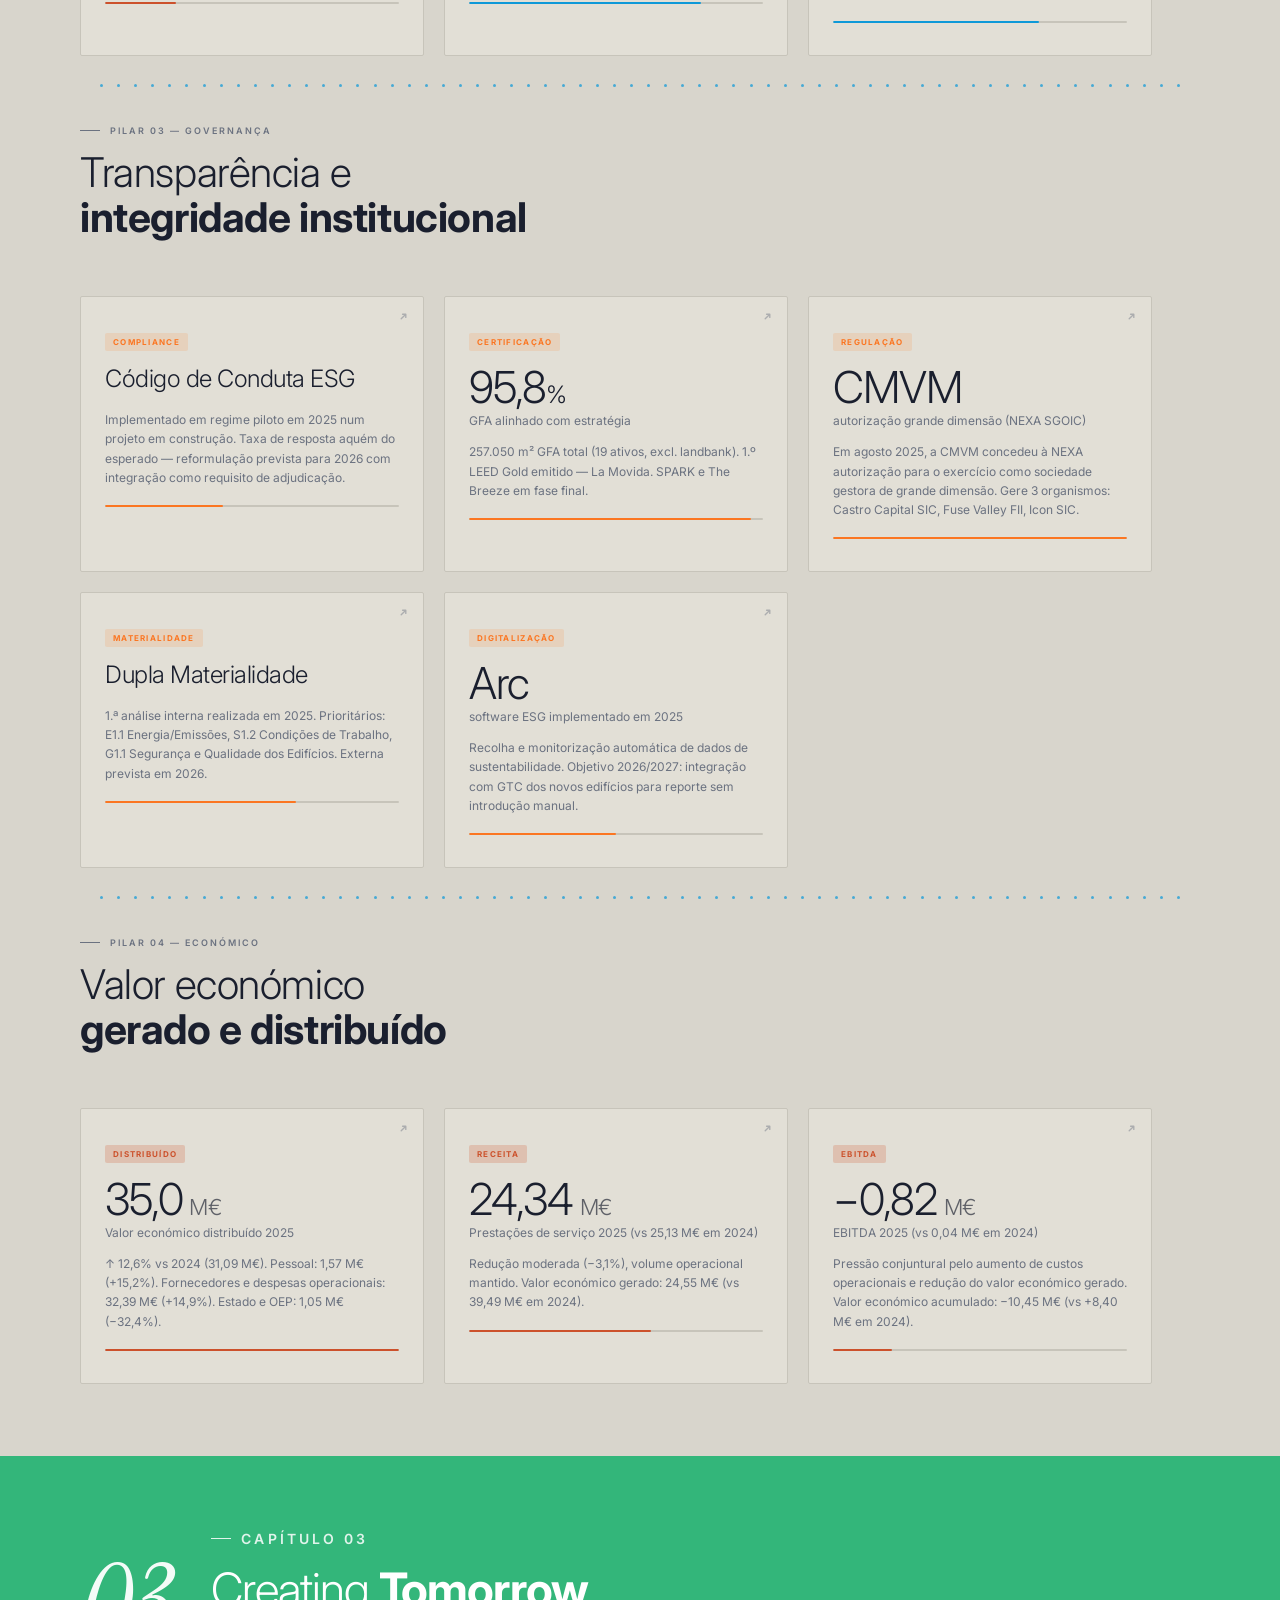
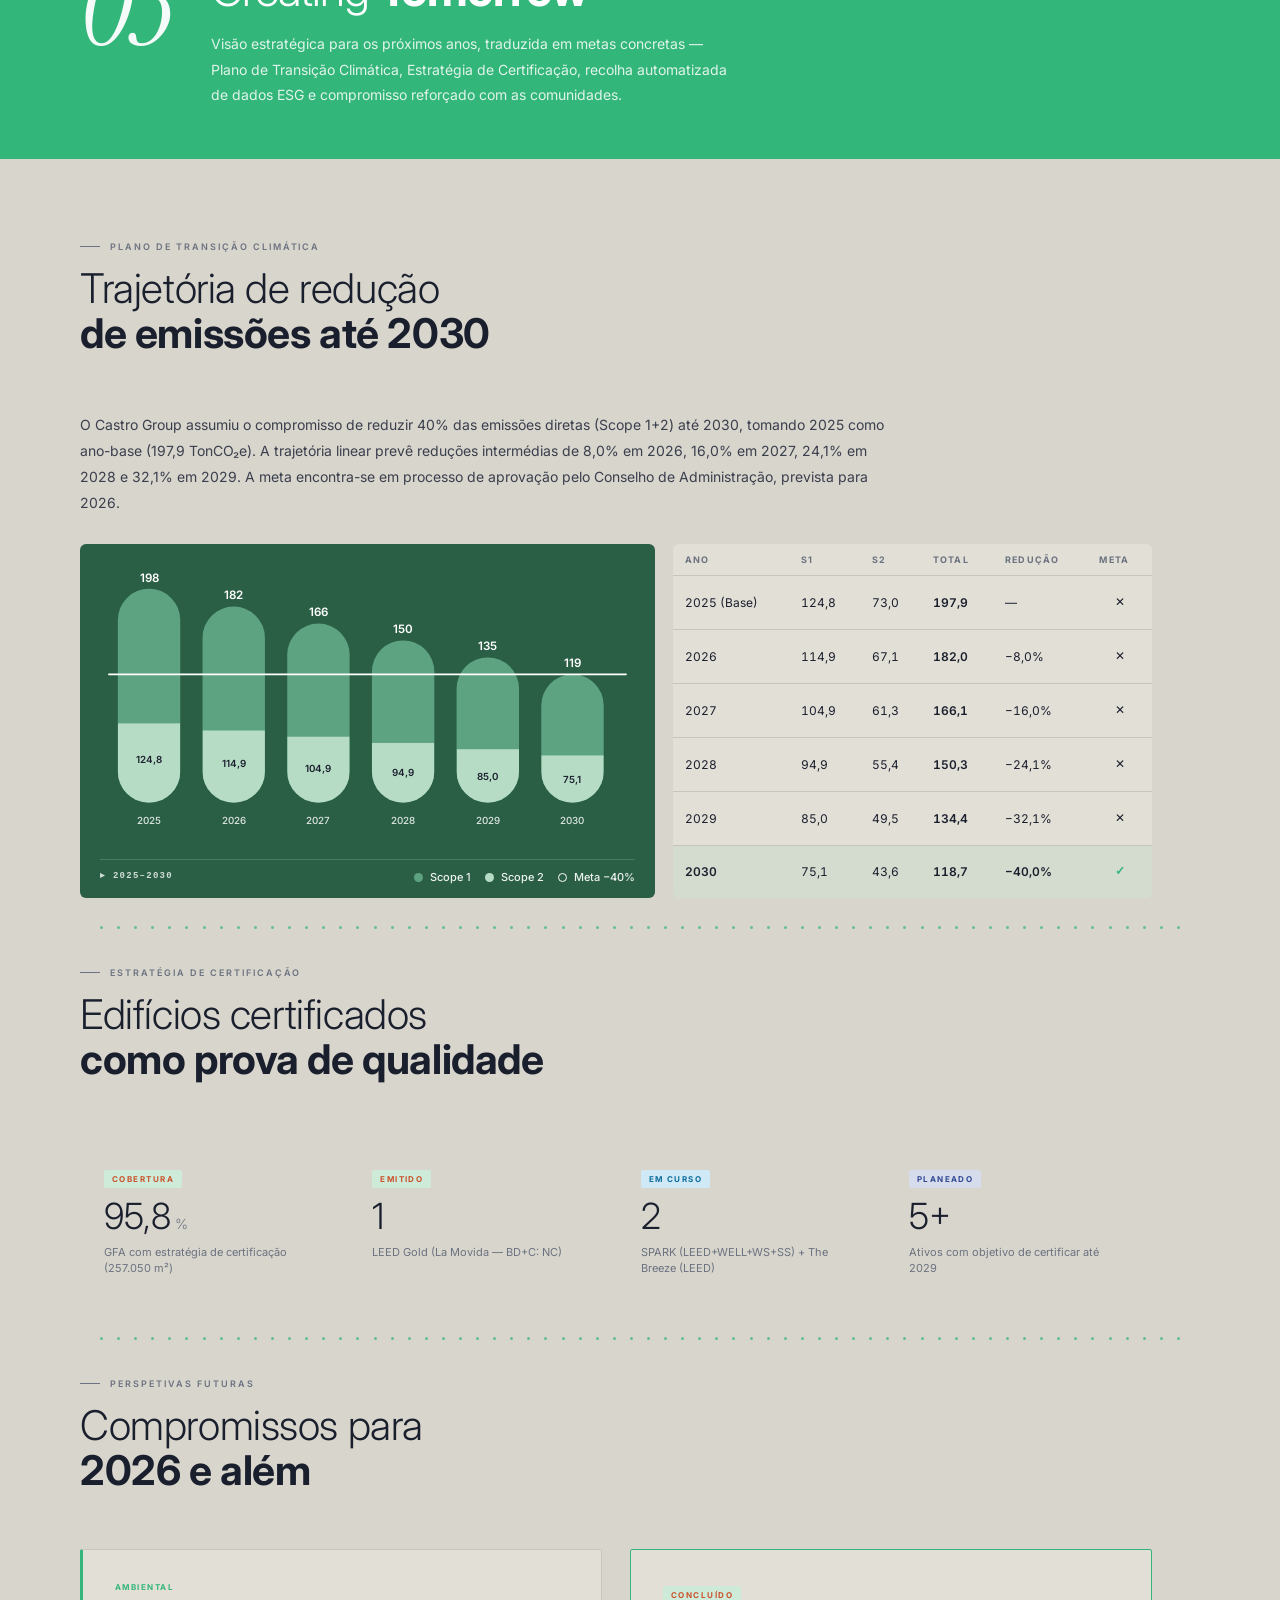
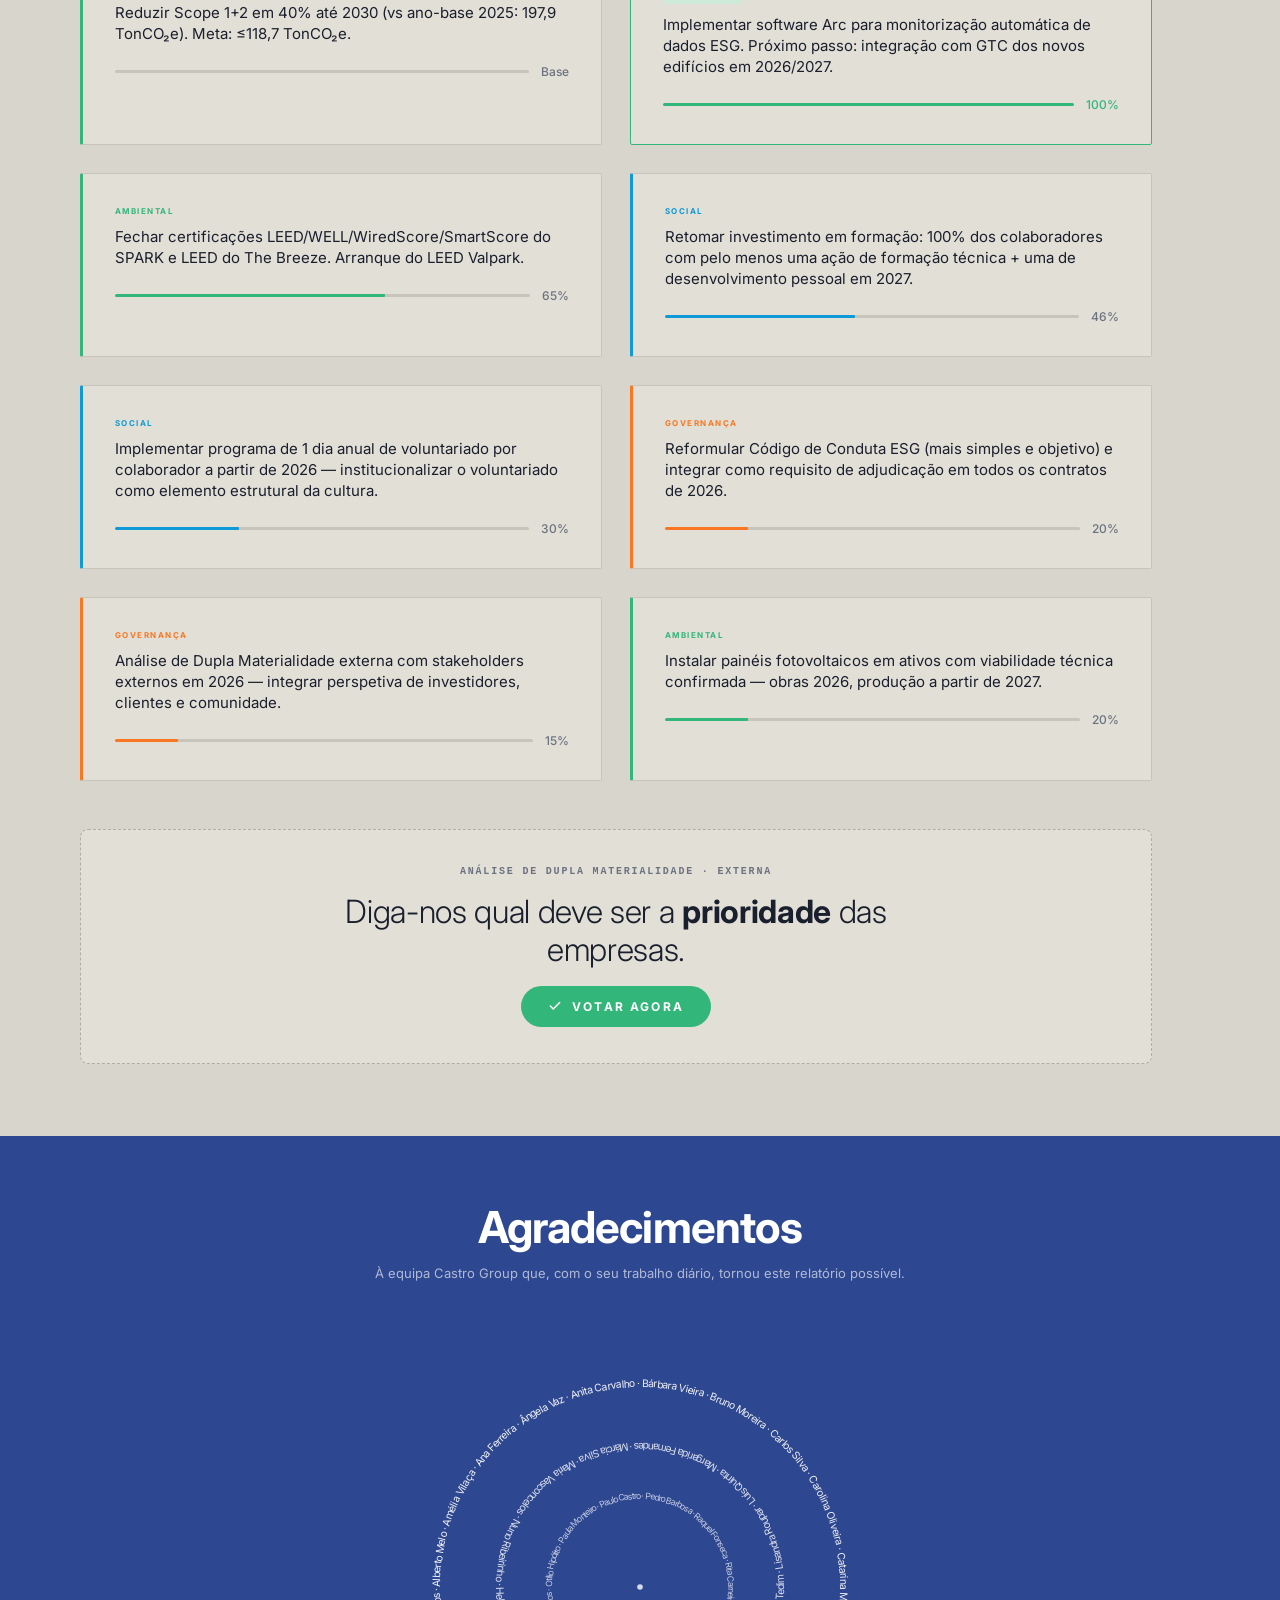
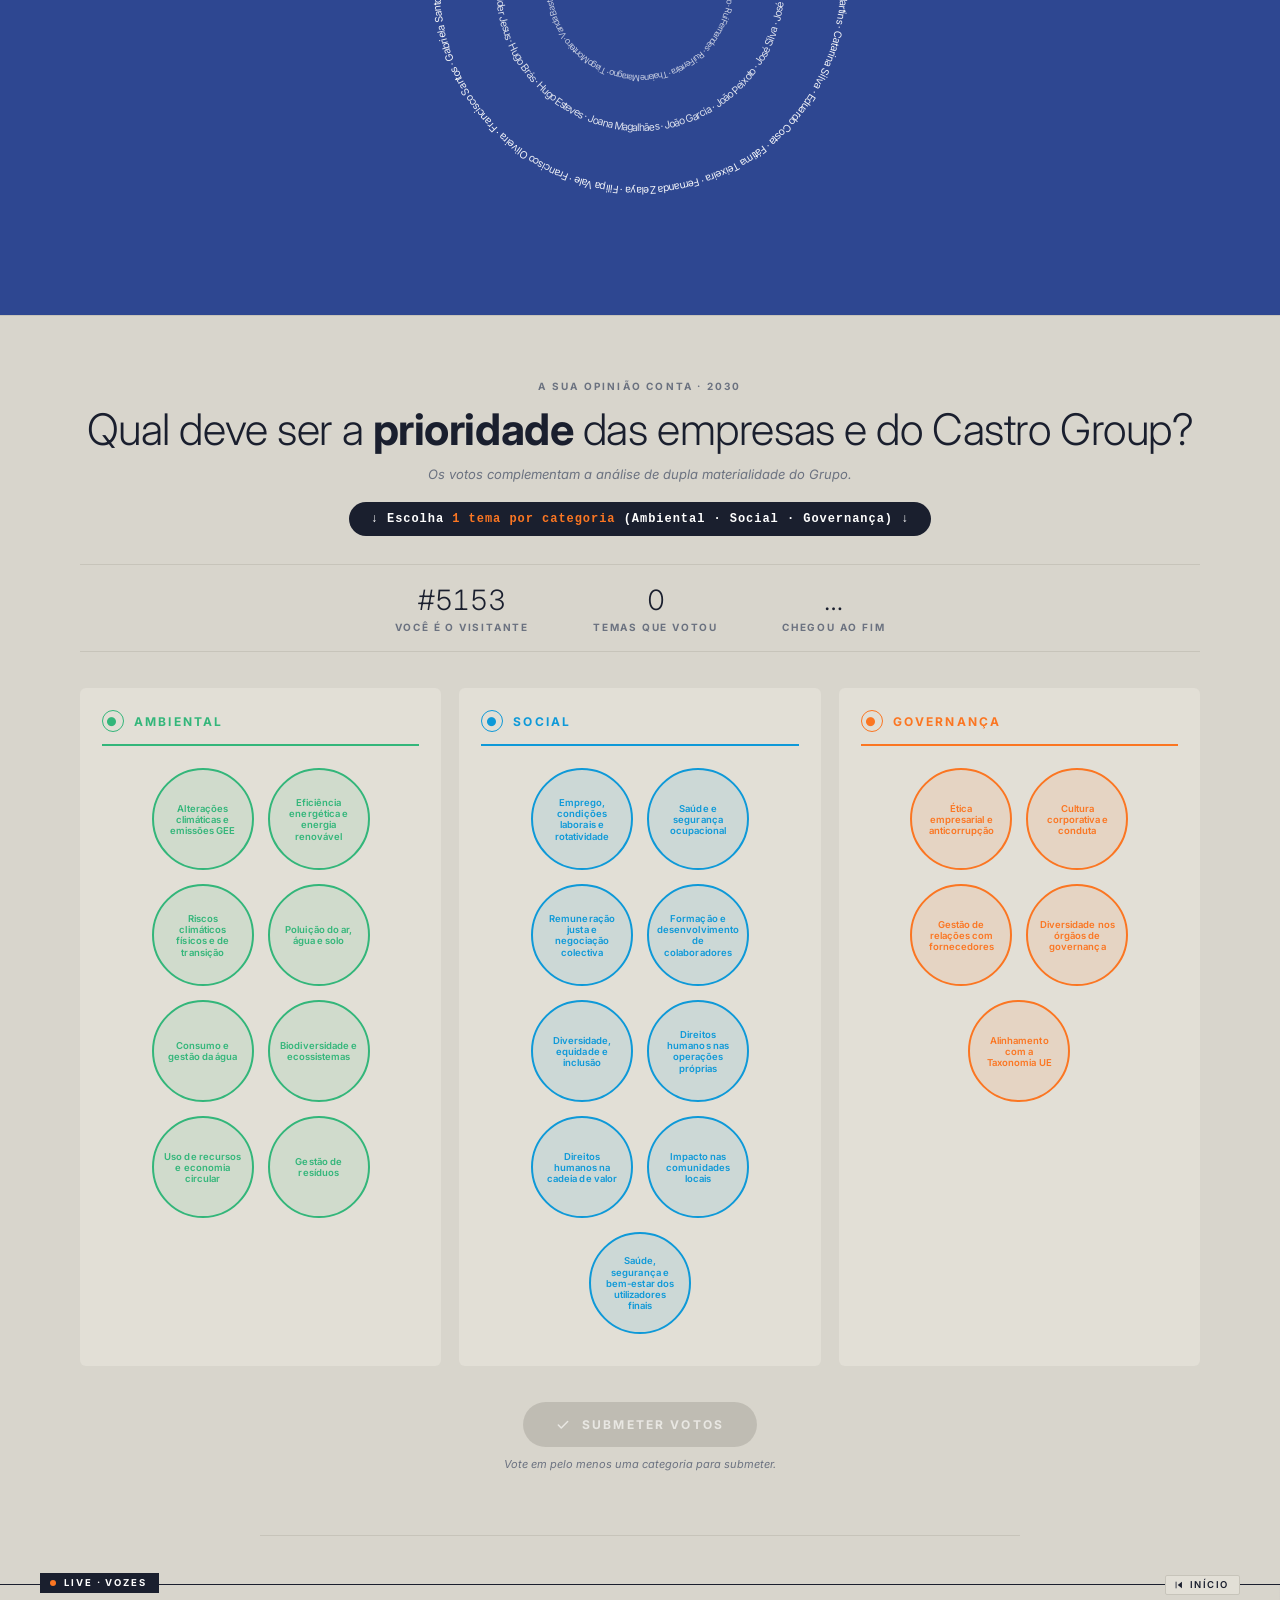
==== commit cac5a994: "feat(ticker): restore 500 char cap + dynamic border-line via card-accent User feedback after live te" ====
--- a/index.html
+++ b/index.html
@@ -2762,10 +2762,15 @@
    keeping the rolling rhythm consistent across both states. */
 .op-comments-ticker .op-comment-card:first-child { border-left: 1px solid var(--cg-border); }
 
-/* Your own comment ("is-mine"): identified ONLY by the orange dot (the
-   --card-accent override below). No long border-left — that visually
-   extended past the text into the empty card area. The dot is enough. */
+/* Your own comment ("is-mine"): identified by the orange dot AND a 3px
+   left-edge accent line in the same color as the dot. The line is dynamic
+   via var(--card-accent), so it always matches the dot color — orange
+   for own comments, the nth-child cycle color for everyone else's. */
 .op-comments-ticker .op-comment-card.is-mine { --card-accent: var(--cg-orange); }
+.op-comments-ticker .op-comment-card.is-mine {
+  border-left: 3px solid var(--card-accent);
+  padding-left: 19px;        /* 19 + 3 border = same 22px visual inset */
+}
 .op-comments-ticker .op-comment-card.is-mine::before {
   width: 9px; height: 9px;   /* slightly larger than the cycle dot */
 }
@@ -2834,18 +2839,19 @@
   width: auto;
 }
 
-/* The comment body — Inter italic (matches the report's body font for
-   readability), sized to fit ~350 chars in the 340x340 square card */
+/* The comment body — Inter italic (matches the report's body font),
+   sized to fit ~500 chars in the 340x340 square card. Slightly tighter
+   line-height (1.45) so 12 lines comfortably fit the available area. */
 .op-comments-ticker .op-comment-text {
-  font: 400 13.5px/1.5 'Inter', sans-serif;
+  font: 400 13px/1.45 'Inter', sans-serif;
   font-style: italic;
   color: var(--cg-ink);
   margin: 0;
   position: relative;
   z-index: 1;
   display: -webkit-box;
-  -webkit-line-clamp: 9;
-          line-clamp: 9;
+  -webkit-line-clamp: 12;
+          line-clamp: 12;
   -webkit-box-orient: vertical;
   overflow: hidden;
   letter-spacing: -0.005em;
@@ -4209,12 +4215,12 @@
                  data-pt-ph="Empresa / Função (opcional)" data-en-ph="Company / Role (optional)">
         </div>
         <textarea id="opCommentBody" class="op-comment-body"
-                  rows="3" maxlength="350" required
+                  rows="3" maxlength="500" required
                   placeholder="Partilhe a sua perspetiva sobre as prioridades ESG do Castro Group para 2030…"
                   data-pt-ph="Partilhe a sua perspetiva sobre as prioridades ESG do Castro Group para 2030…"
                   data-en-ph="Share your perspective on Castro Group's ESG priorities for 2030…"></textarea>
         <div class="op-comment-toolbar">
-          <span class="op-comment-counter" id="opCommentCounter">0 / 350</span>
+          <span class="op-comment-counter" id="opCommentCounter">0 / 500</span>
           <button type="submit" class="op-comment-publish" id="opCommentPublish" disabled>
             <svg viewBox="0 0 24 24" fill="none" stroke="currentColor" stroke-width="2.4" stroke-linecap="round" stroke-linejoin="round" aria-hidden="true">
               <path d="M5 12h14M13 6l6 6-6 6"/>
@@ -6408,9 +6414,9 @@
 
     function updateCounter() {
       const n = cmBody.value.length;
-      cmCounter.textContent = n + ' / 350';
-      cmCounter.classList.toggle('is-warn', n > 320);
-      cmPublish.disabled = n === 0 || n > 350;
+      cmCounter.textContent = n + ' / 500';
+      cmCounter.classList.toggle('is-warn', n > 450);
+      cmPublish.disabled = n === 0 || n > 500;
     }
 
     cmBody.addEventListener('input', updateCounter);
@@ -6421,7 +6427,7 @@
       const payload = {
         author:  cmName.value.trim().slice(0, 40) || null,
         role:    cmRole.value.trim().slice(0, 40) || null,
-        body:    body.slice(0, 350),
+        body:    body.slice(0, 500),
         ts:      Date.now(),
         visitor: state.visitorId ? String(state.visitorId) : null,
         votes:   state.votes.slice()
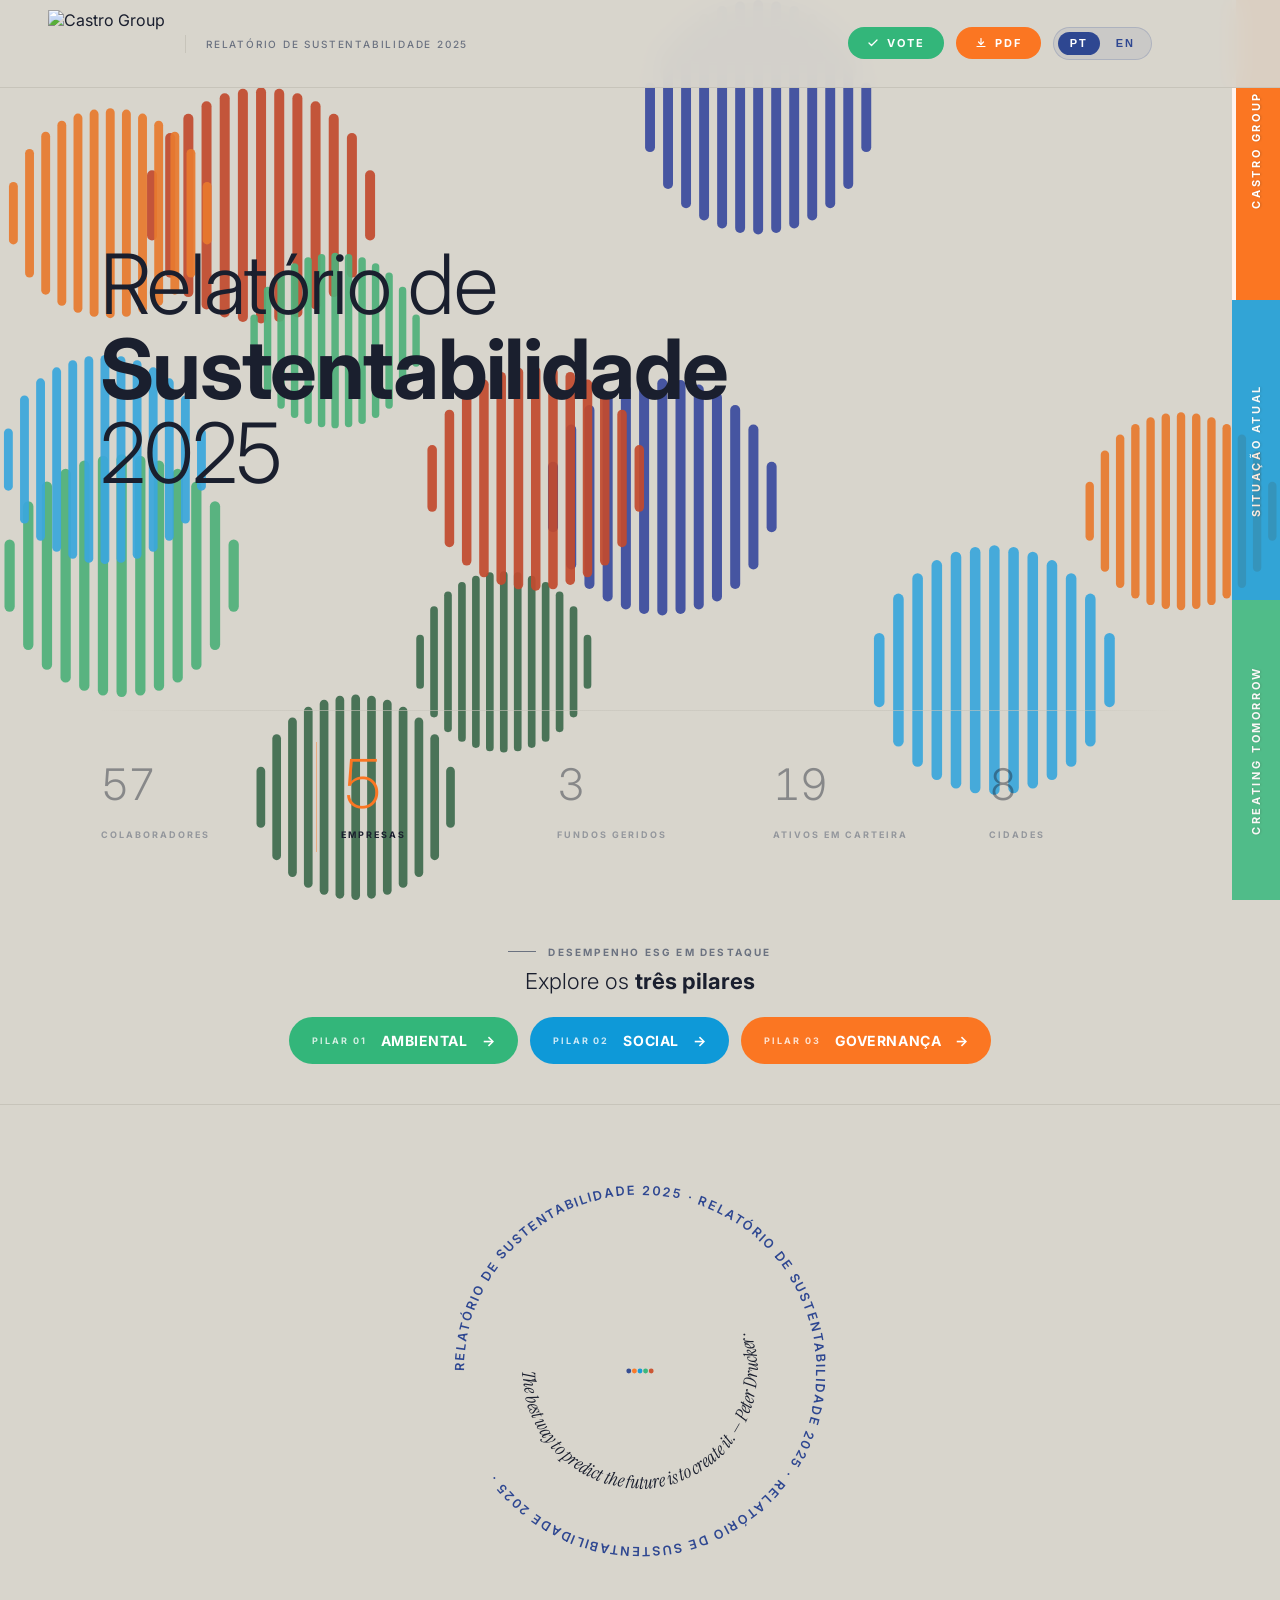
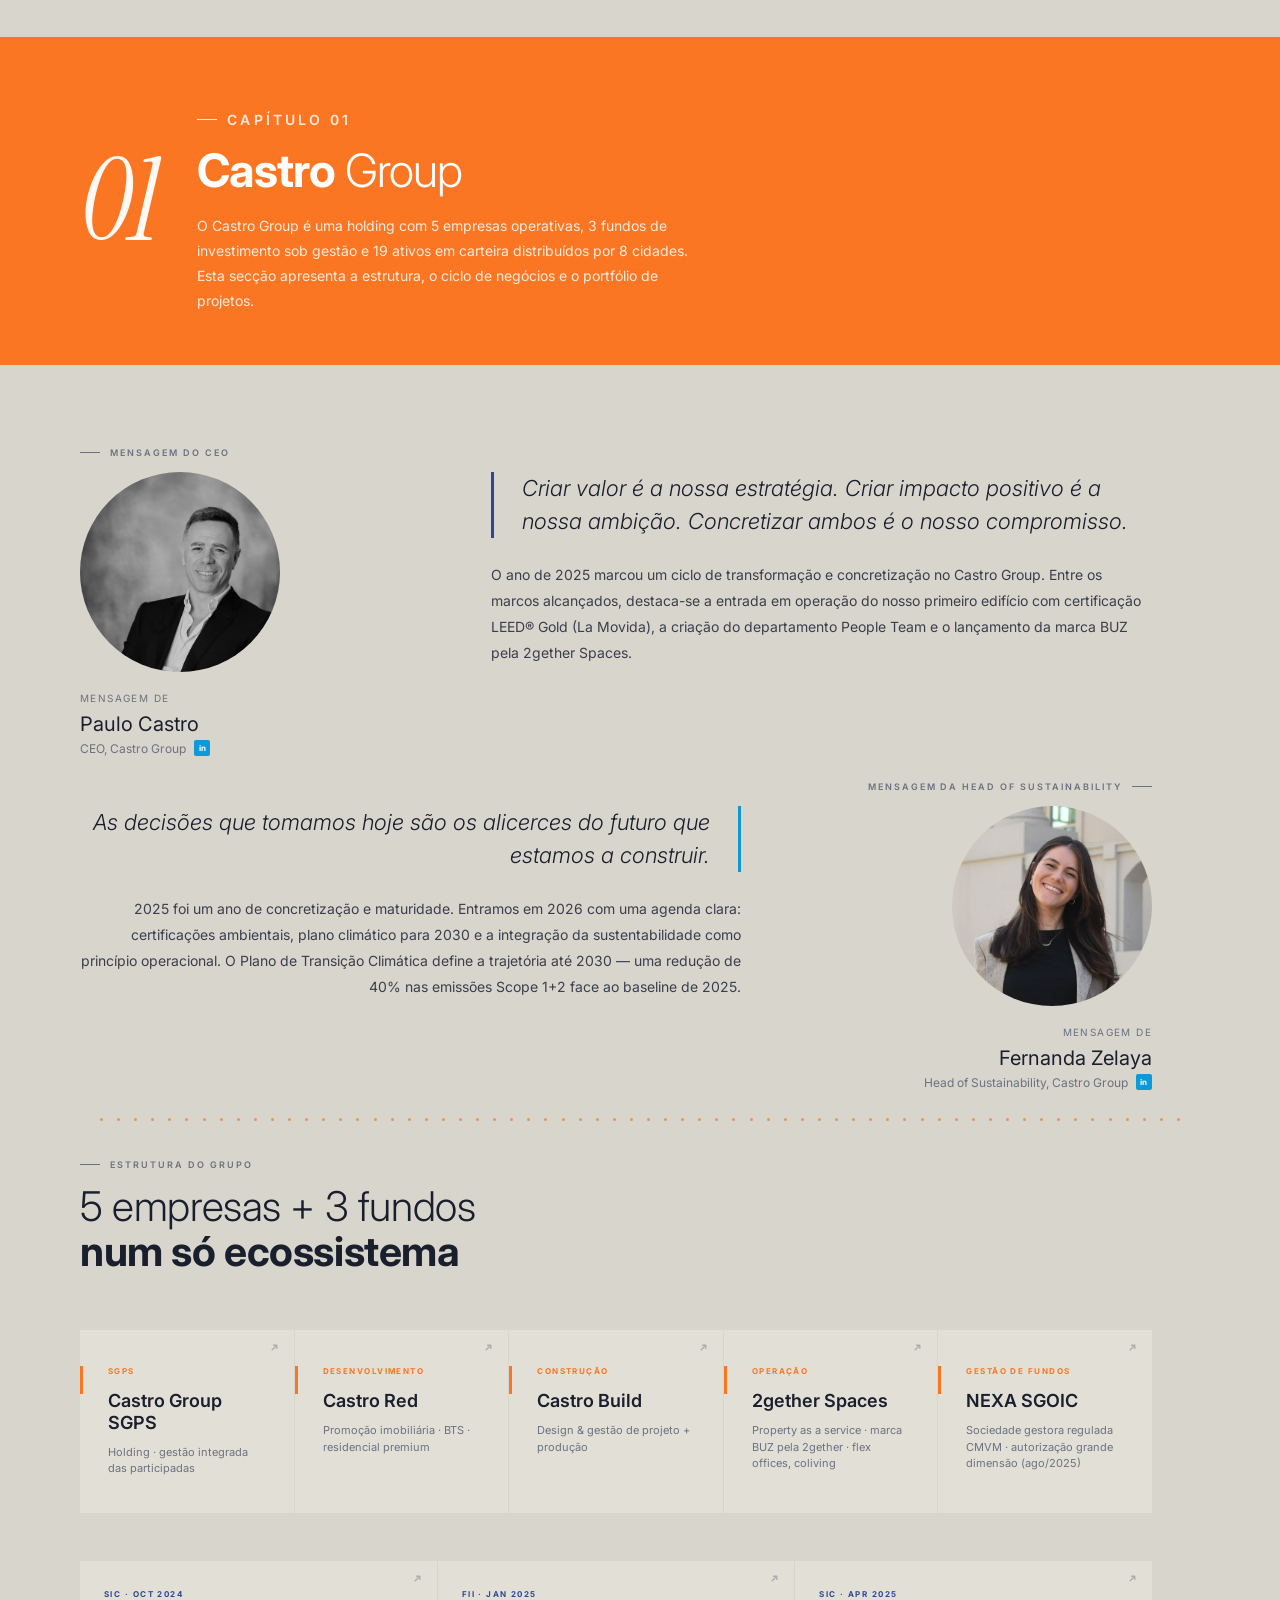
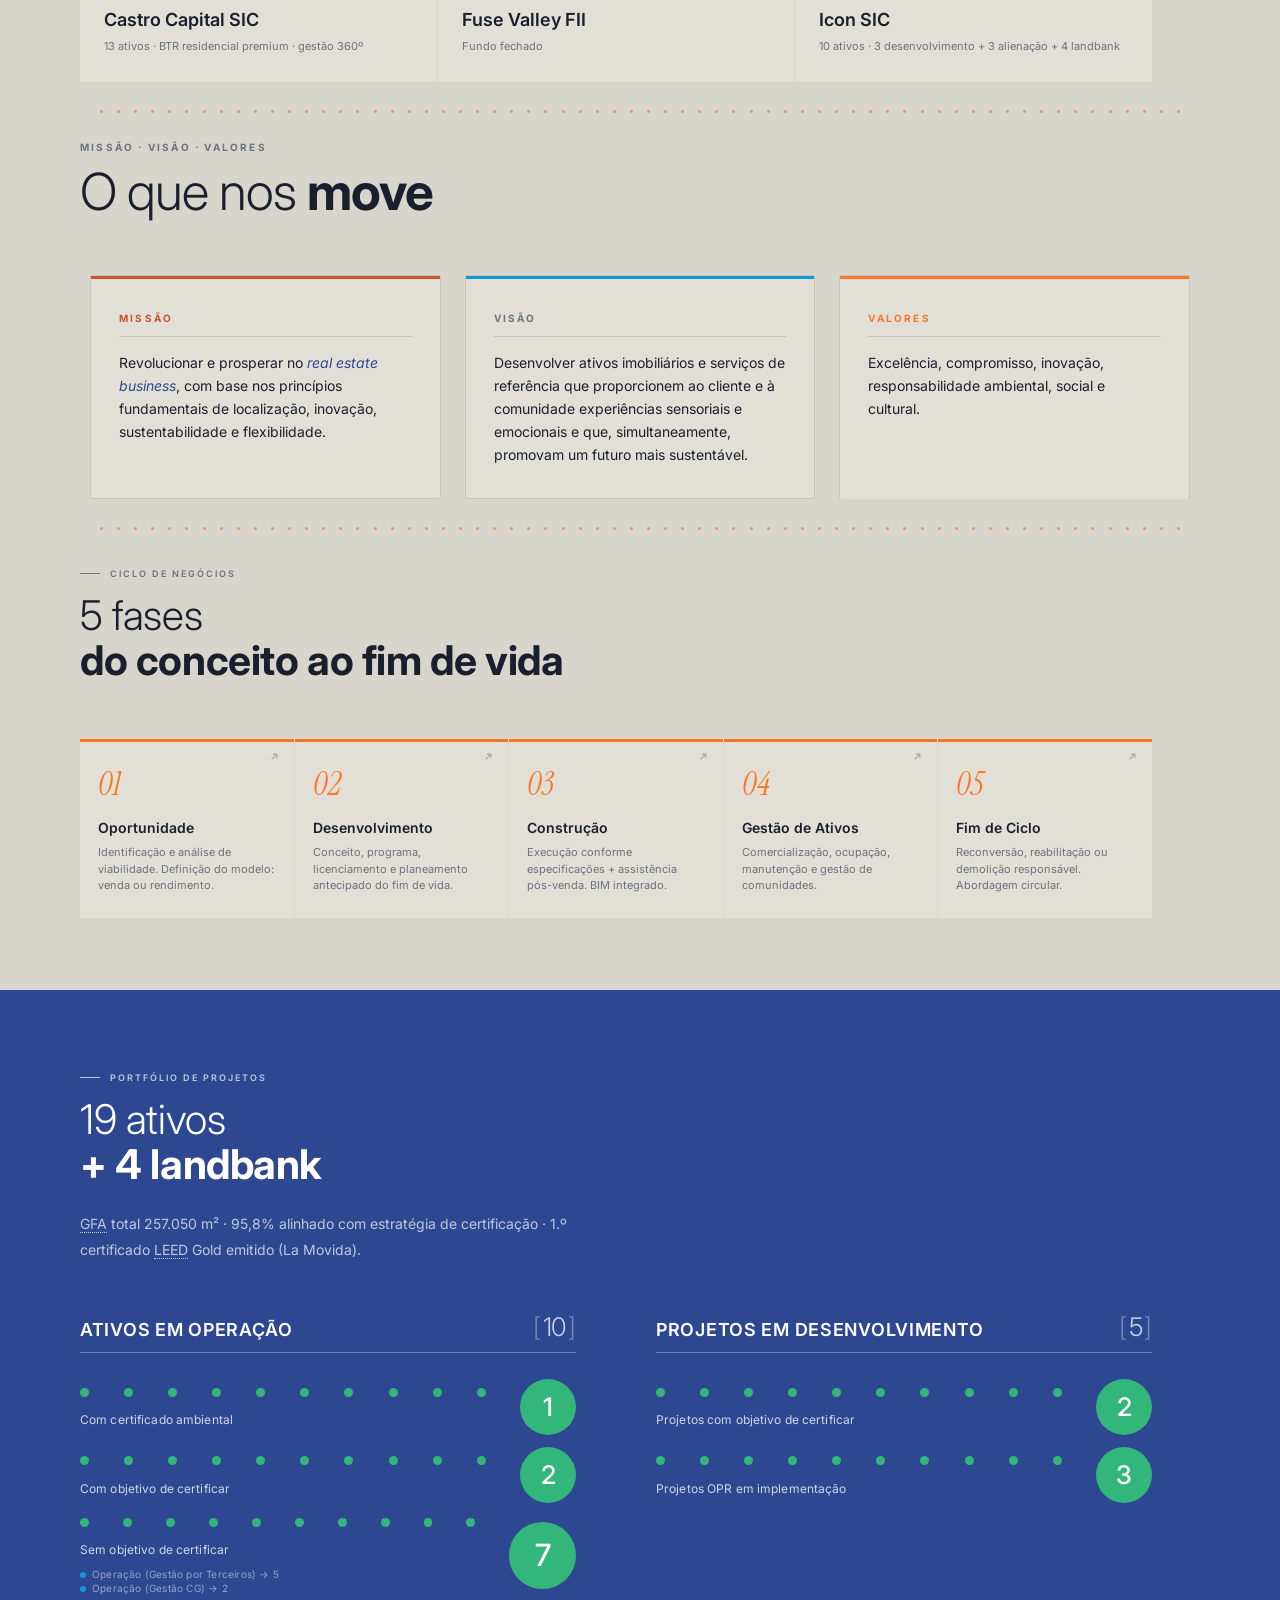
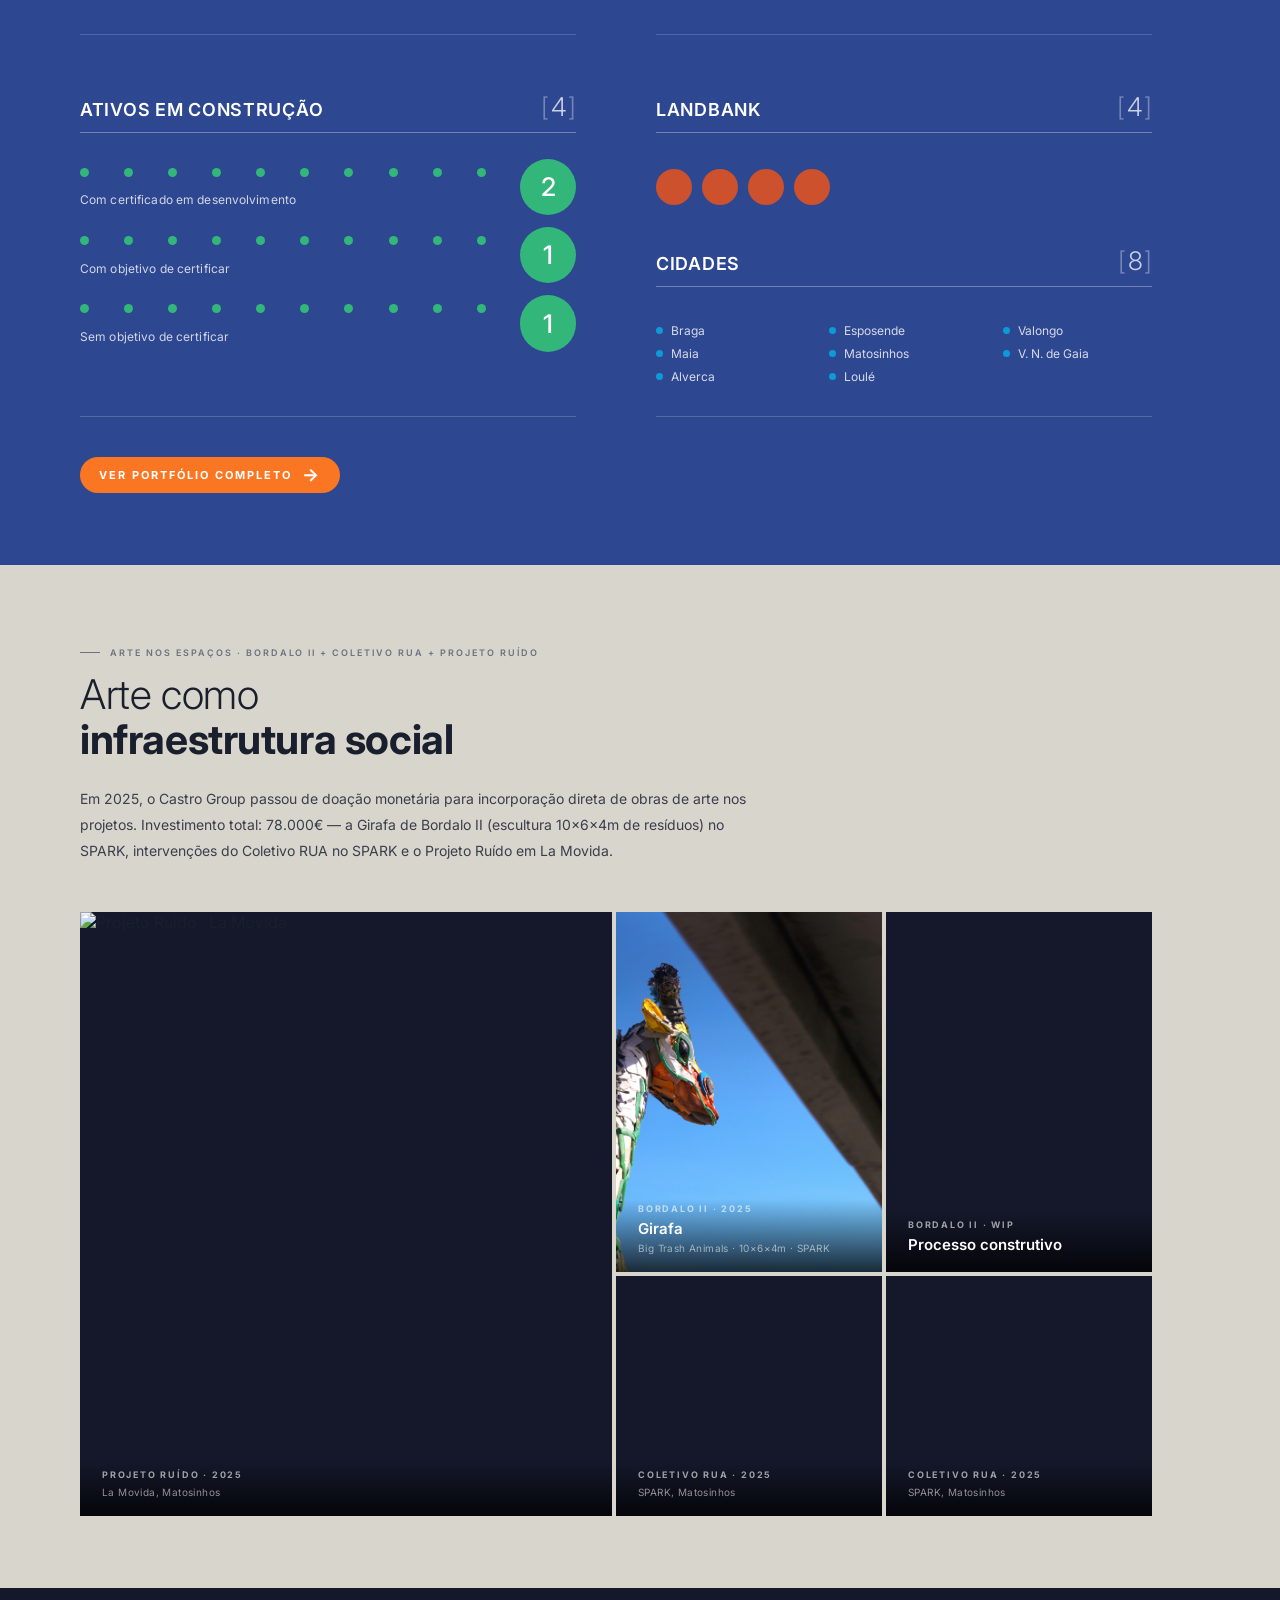
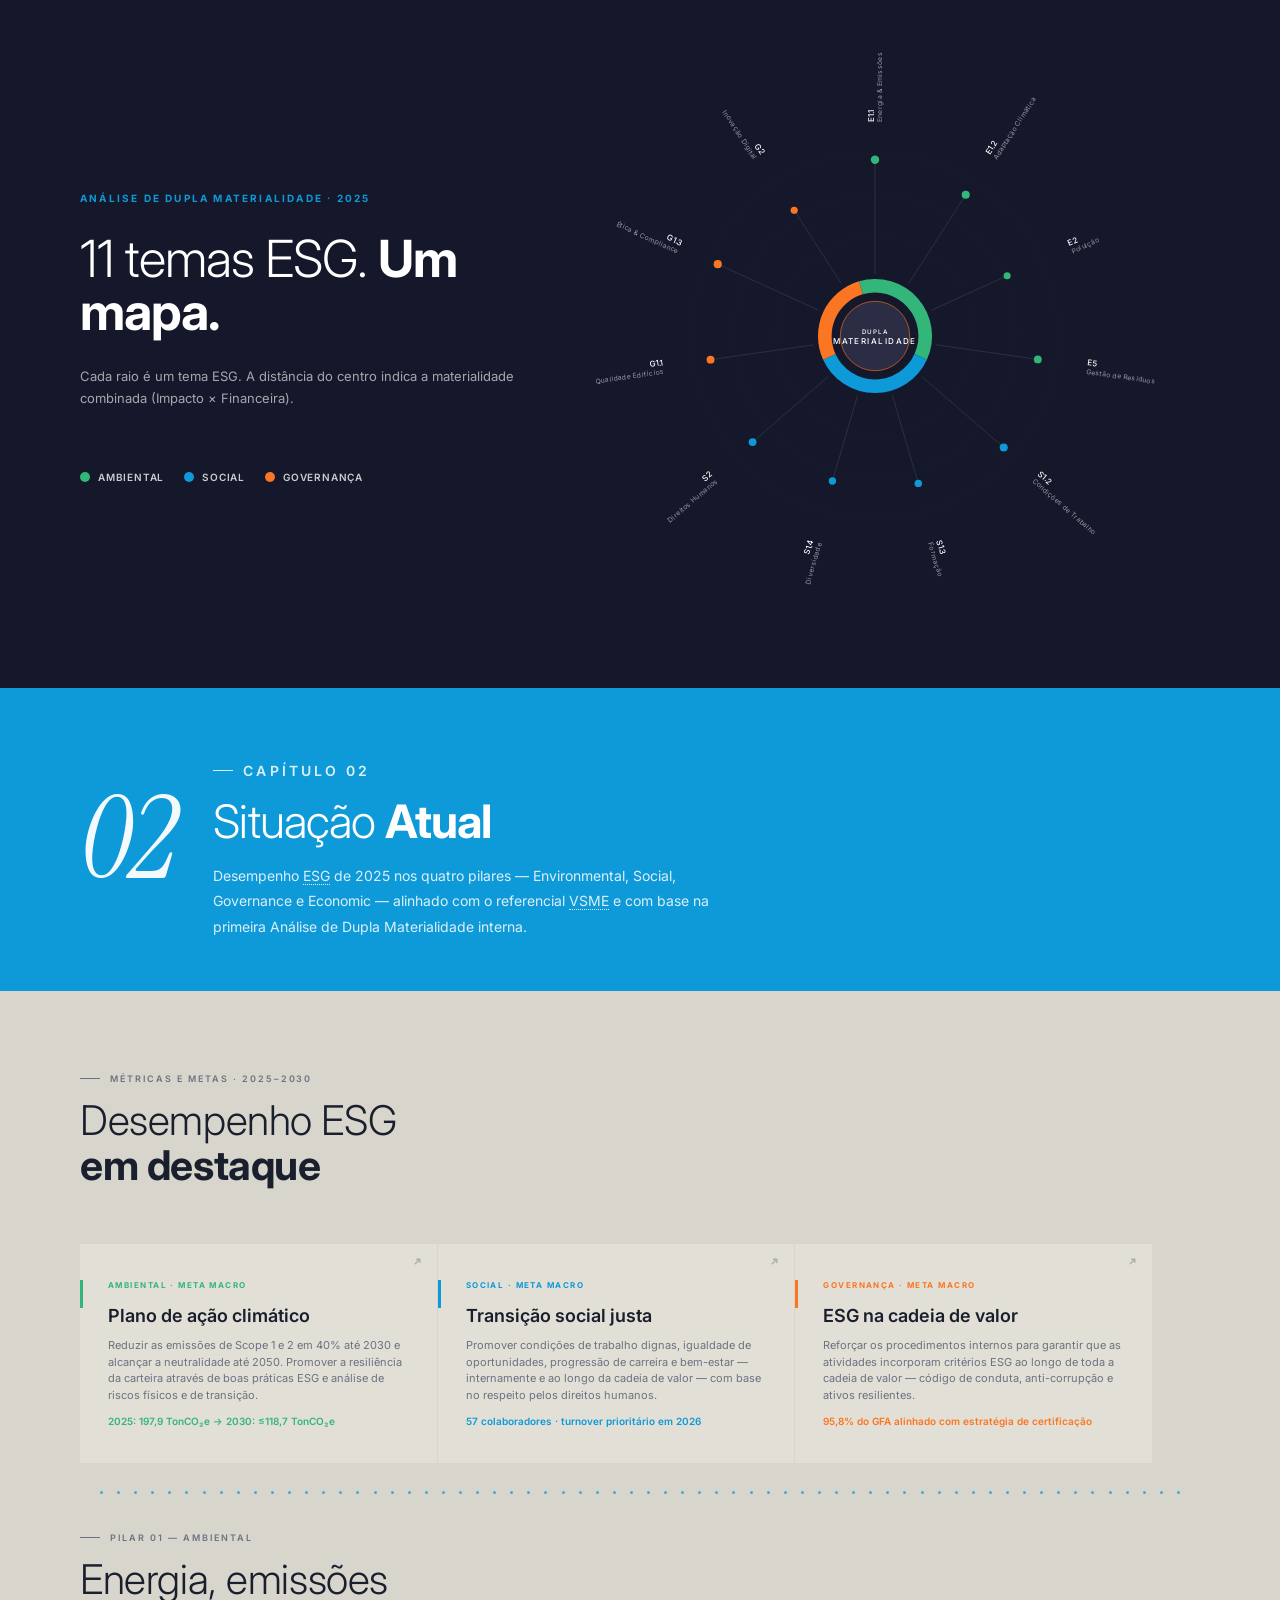
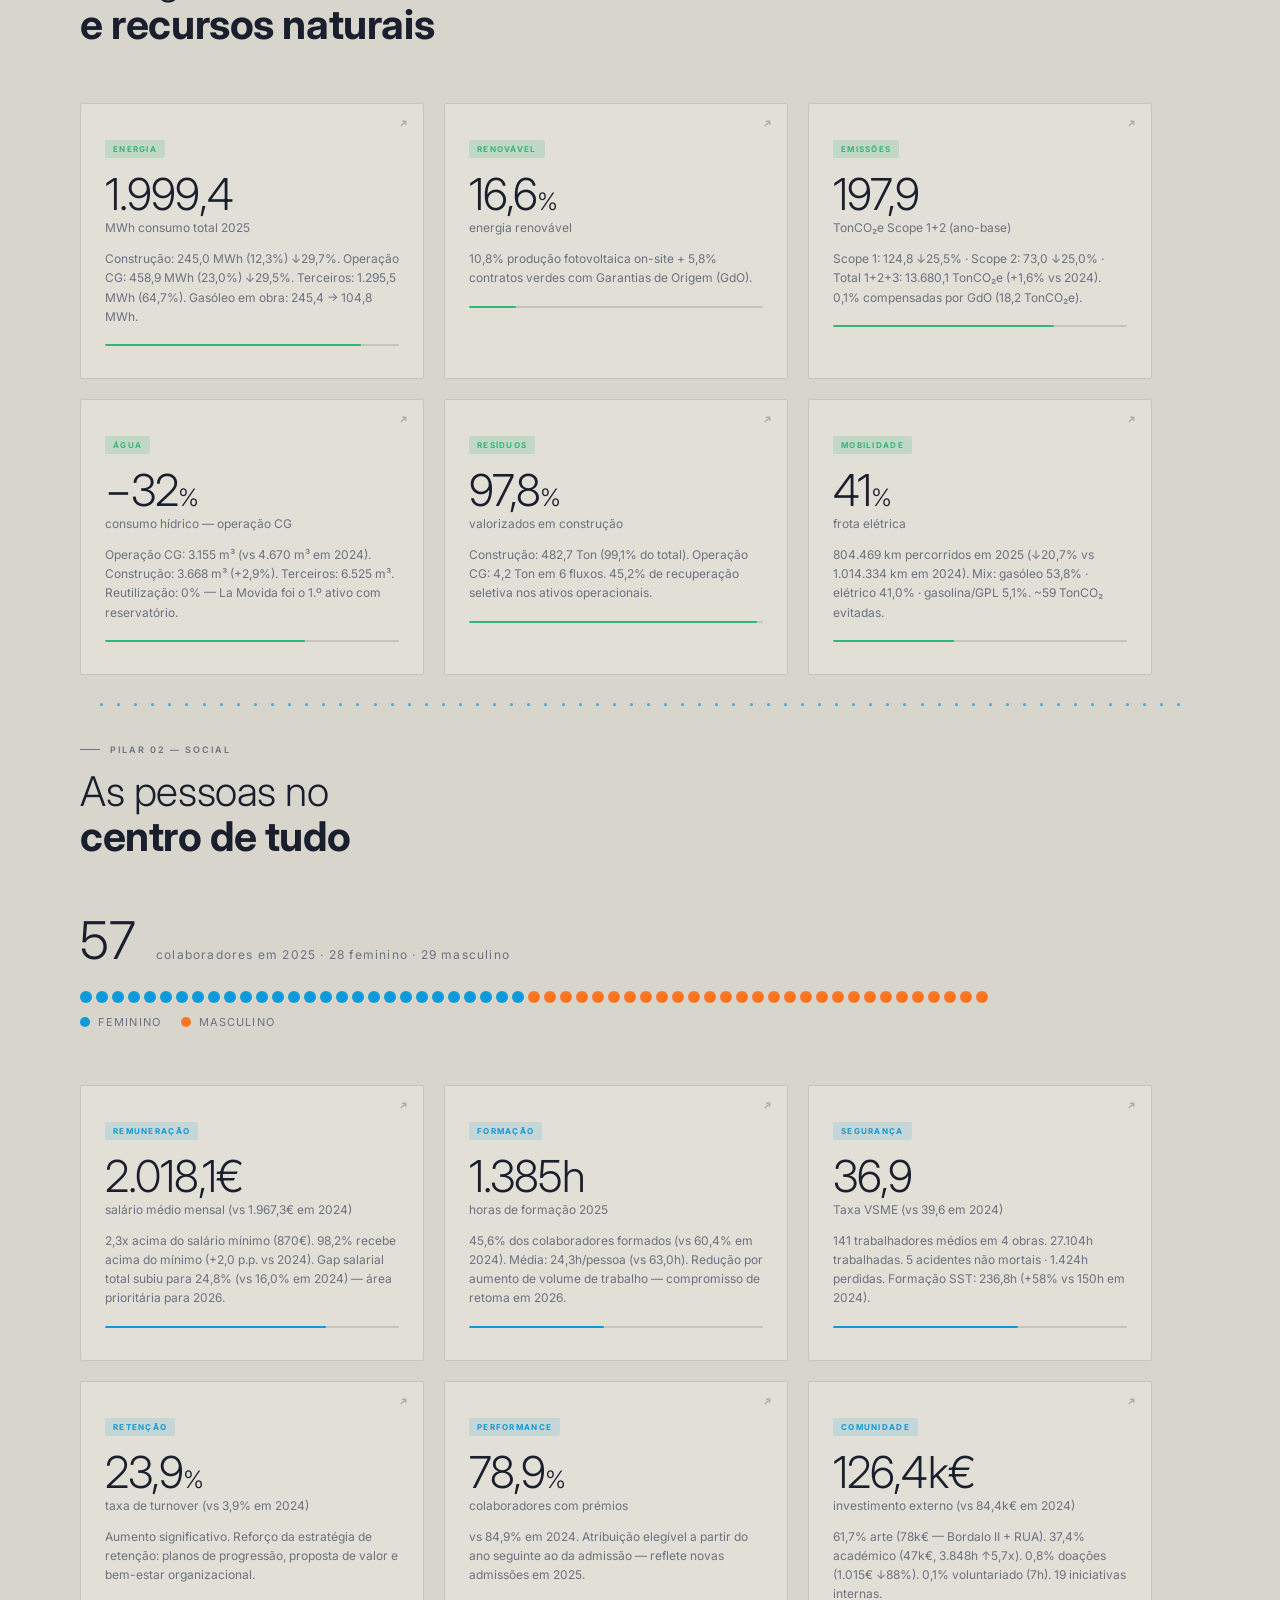
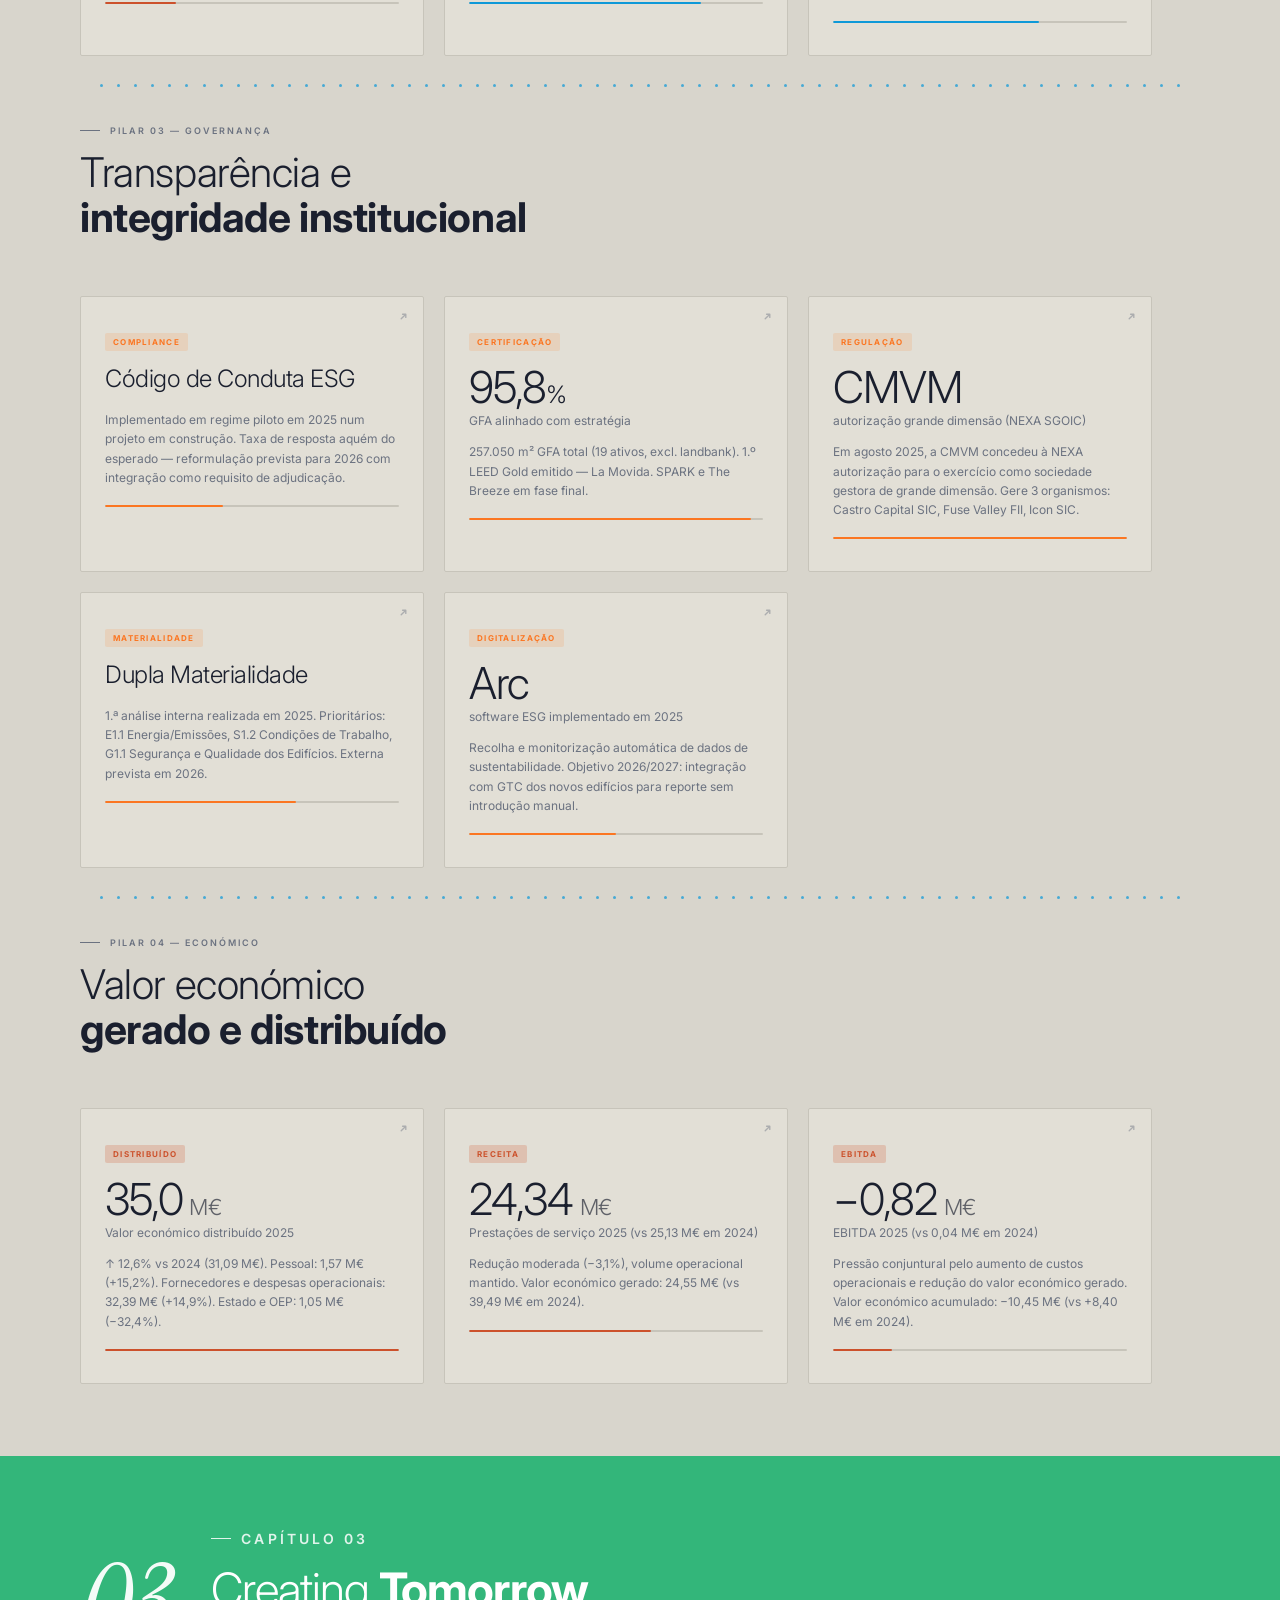
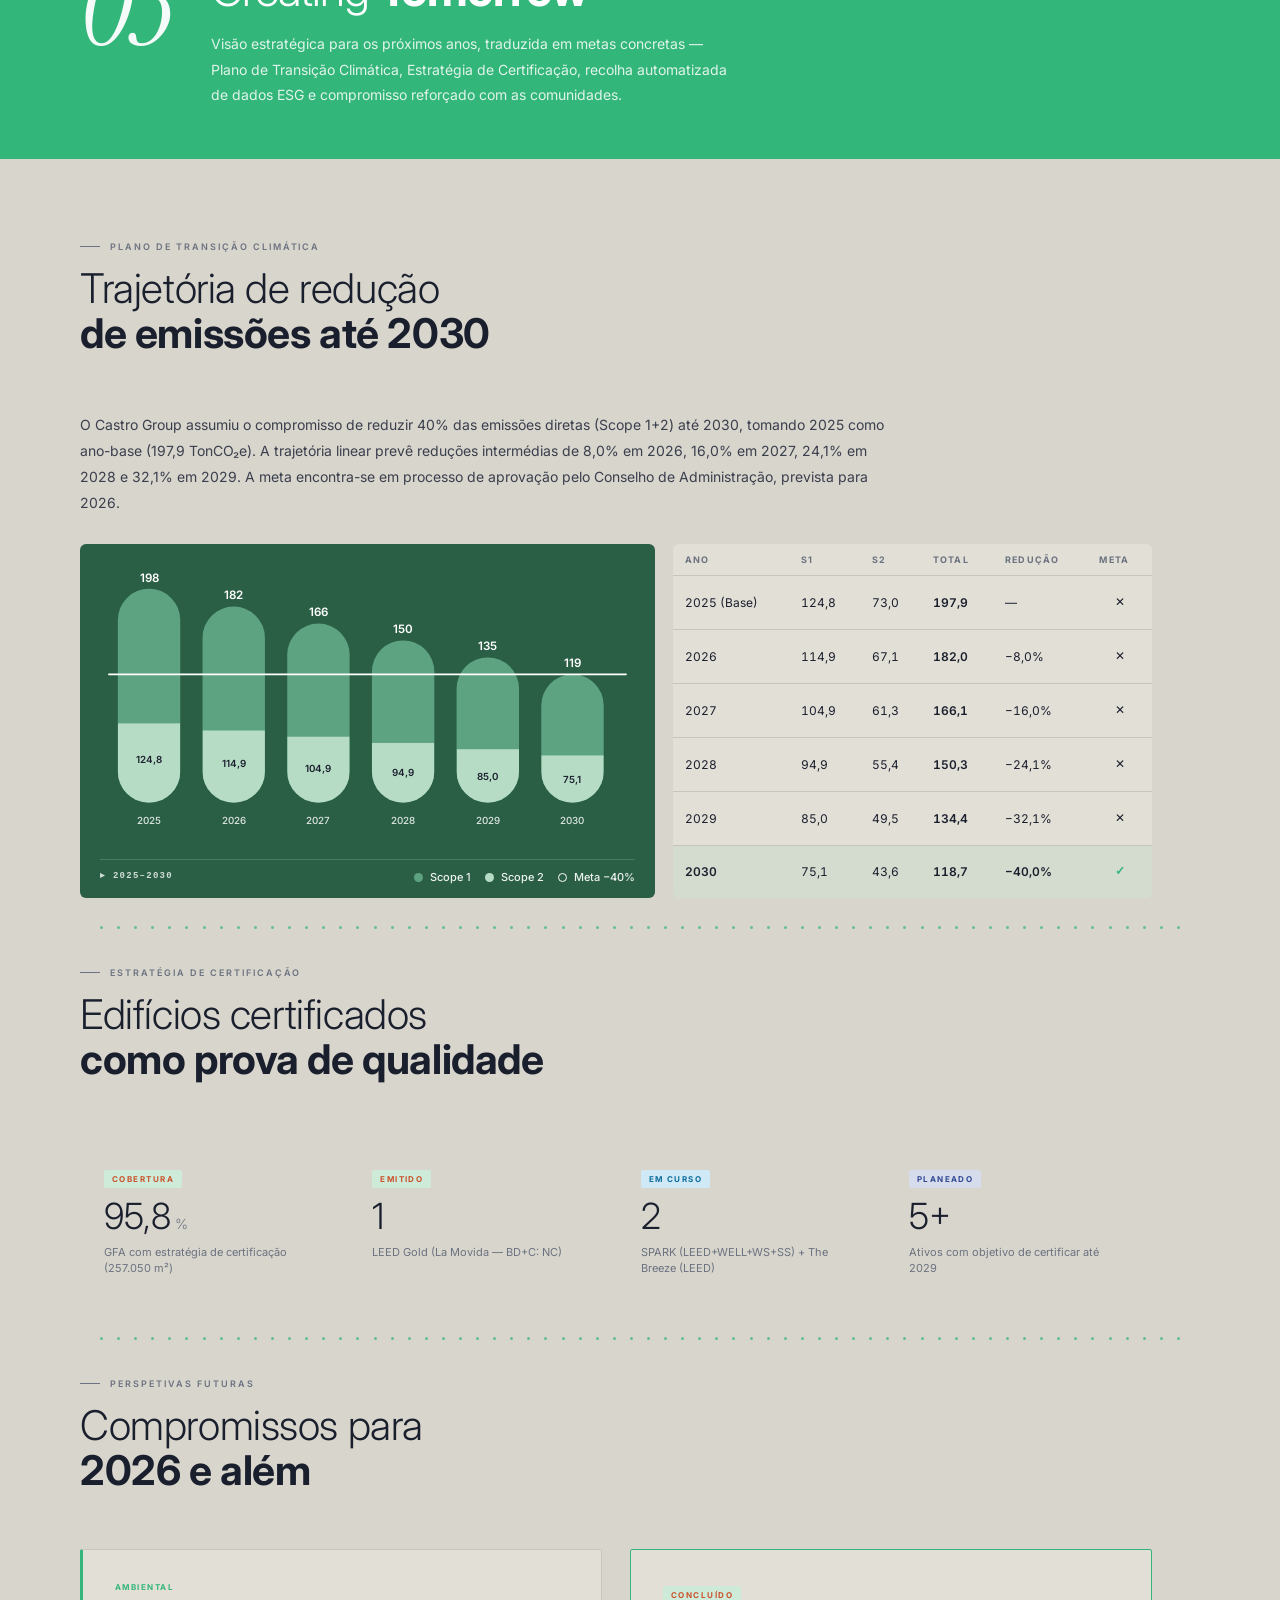
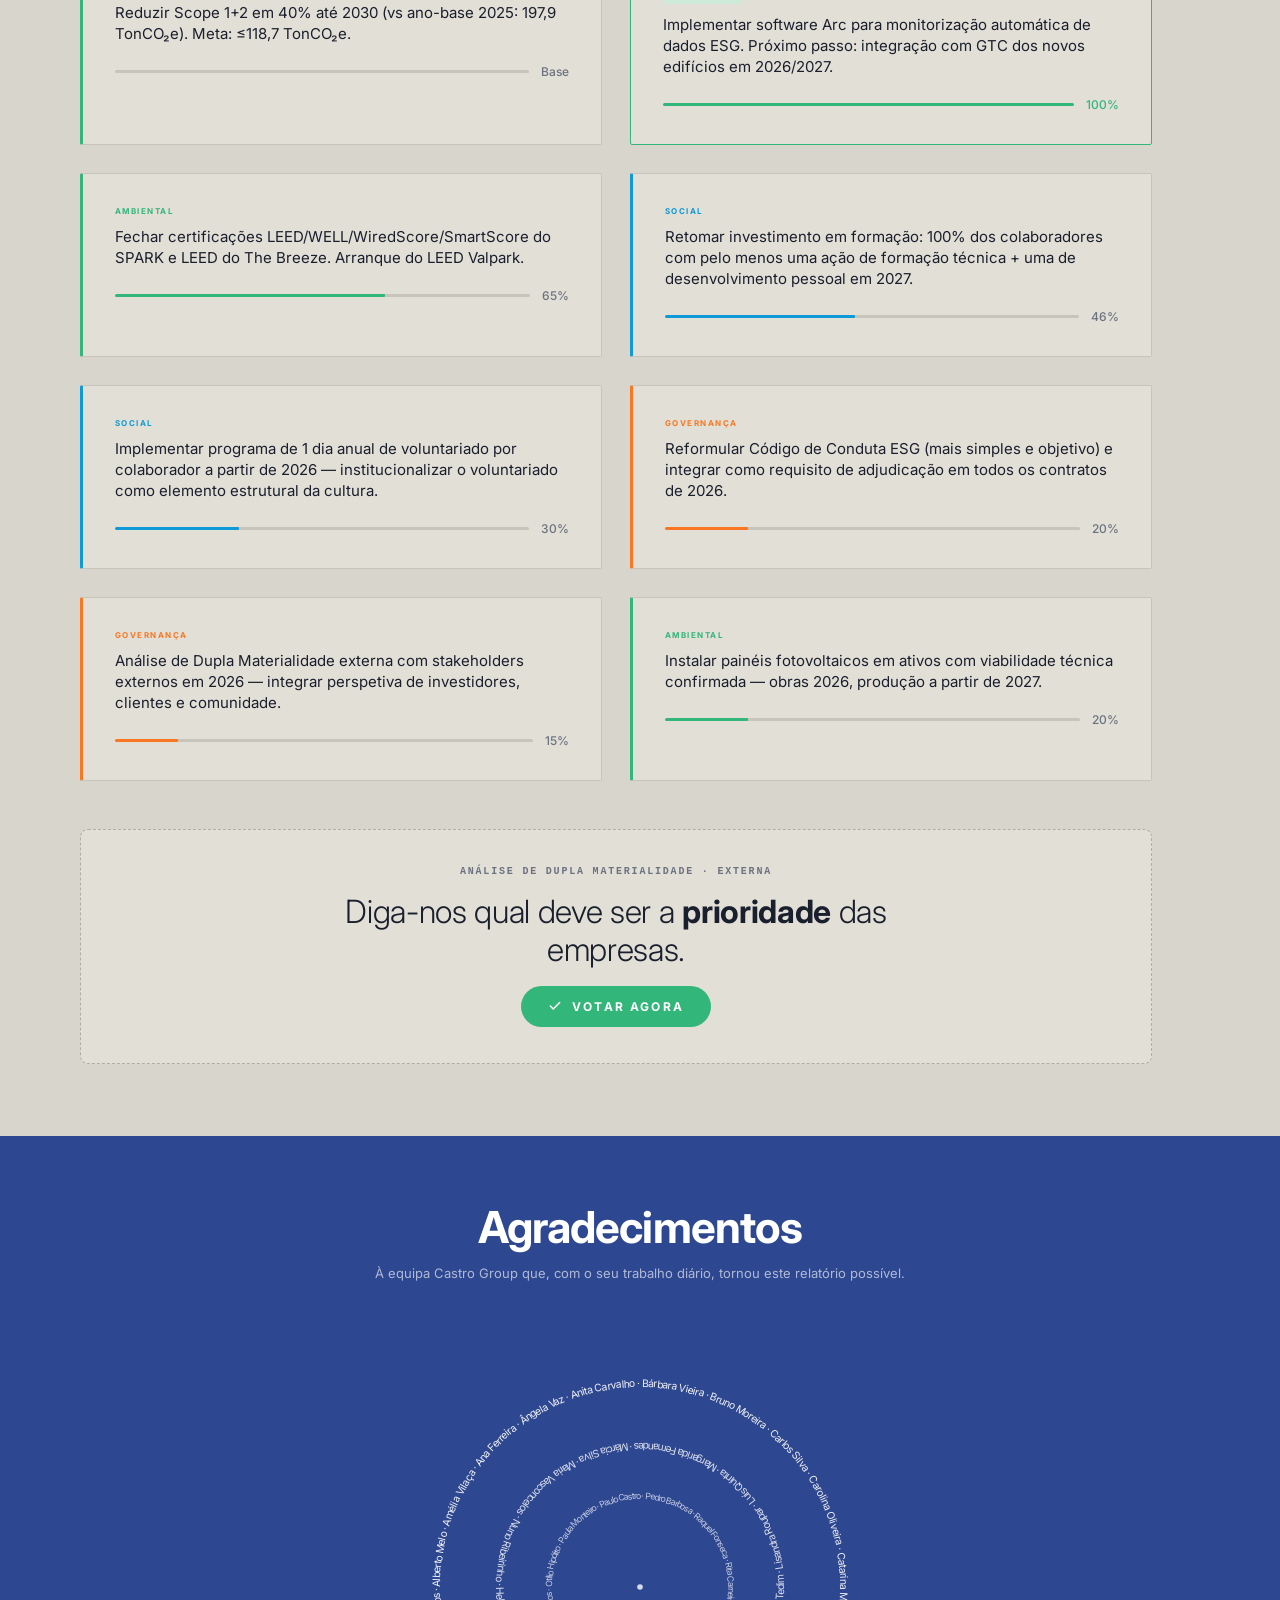
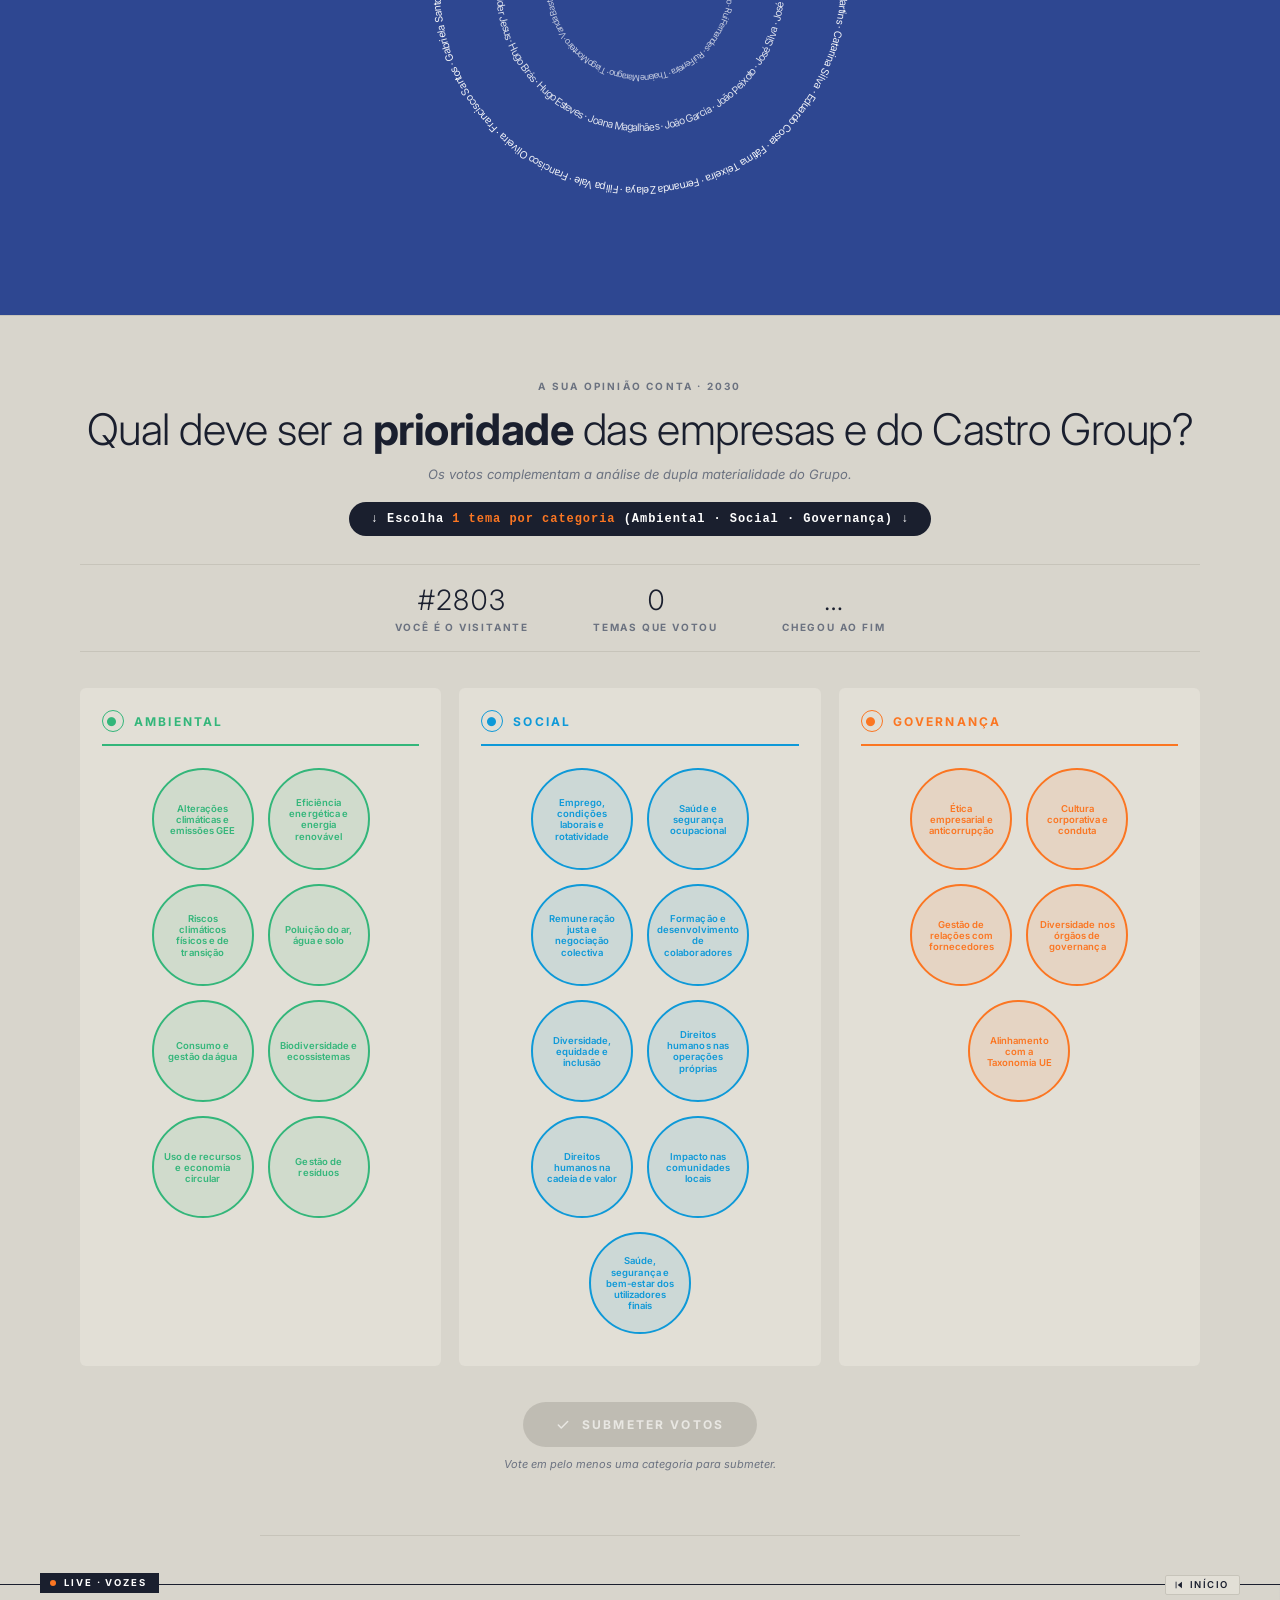
==== commit 278b6720: "fix(ticker): marquee not rolling on mobile (sticky-hover bug) On touch devices, tapping anywhere on " ====
--- a/index.html
+++ b/index.html
@@ -2729,9 +2729,15 @@
   animation: opMarquee 70s linear infinite;
   will-change: transform;
 }
-.op-comments-ticker:hover .op-comments-list,
-.op-comments-ticker:focus-within .op-comments-list {
-  animation-play-state: paused;
+/* Pause-on-hover only on devices that actually have a hover pointer
+   (mouse). On touch devices a tap creates "sticky hover" that would
+   freeze the marquee until you tap somewhere else — that's why the
+   ticker appeared not to roll on mobile. */
+@media (hover: hover) and (pointer: fine) {
+  .op-comments-ticker:hover .op-comments-list,
+  .op-comments-ticker:focus-within .op-comments-list {
+    animation-play-state: paused;
+  }
 }
 
 @keyframes opMarquee {
@@ -2773,6 +2779,13 @@
 }
 .op-comments-ticker .op-comment-card.is-mine::before {
   width: 9px; height: 9px;   /* slightly larger than the cycle dot */
+}
+
+/* Adjacency fix: when is-mine (orange) sits next to a card whose nth-child
+   cycle position would also paint orange (5n+2), swap that neighbour to
+   navy so we never see two orange dots in a row. */
+.op-comments-ticker .op-comment-card.is-mine + .op-comment-card:nth-child(5n+2) {
+  --card-accent: var(--cg-navy);
 }
 
 /* Decorative color dot — small, minimal, free-cycling.
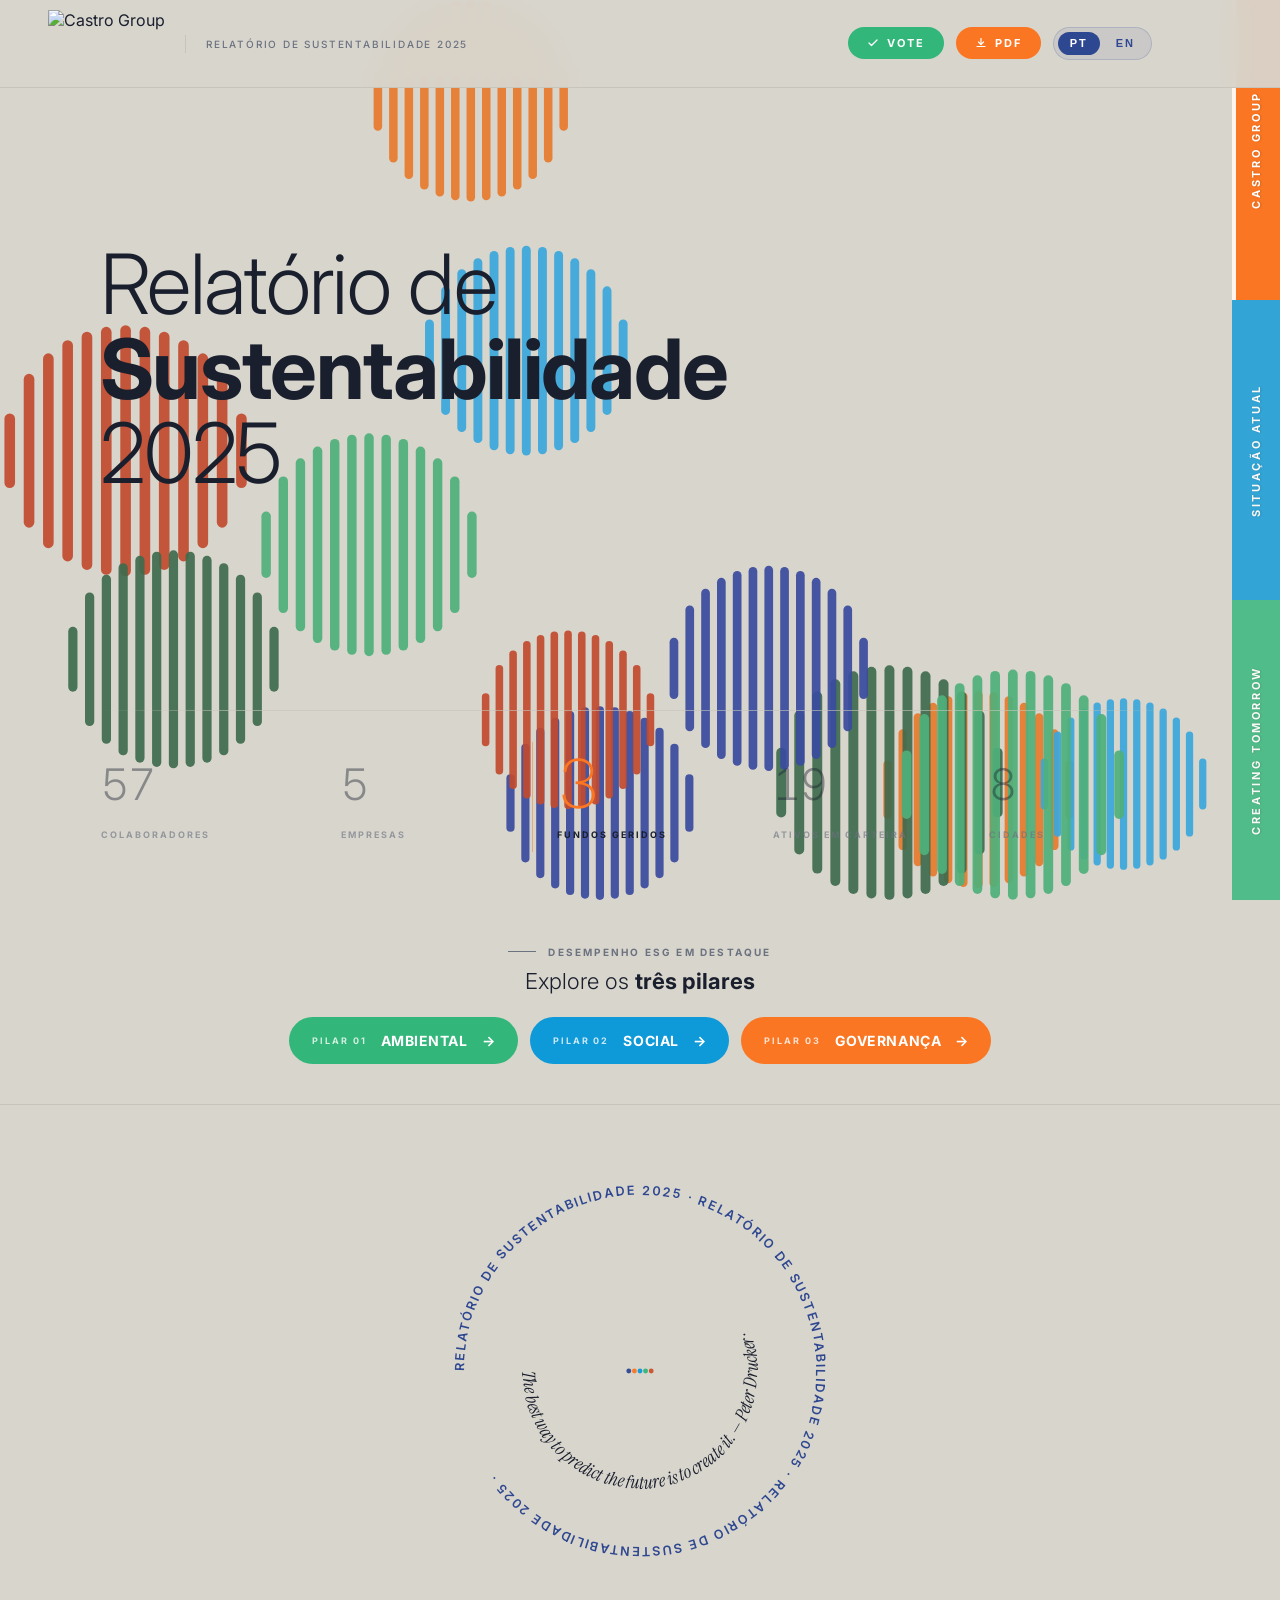
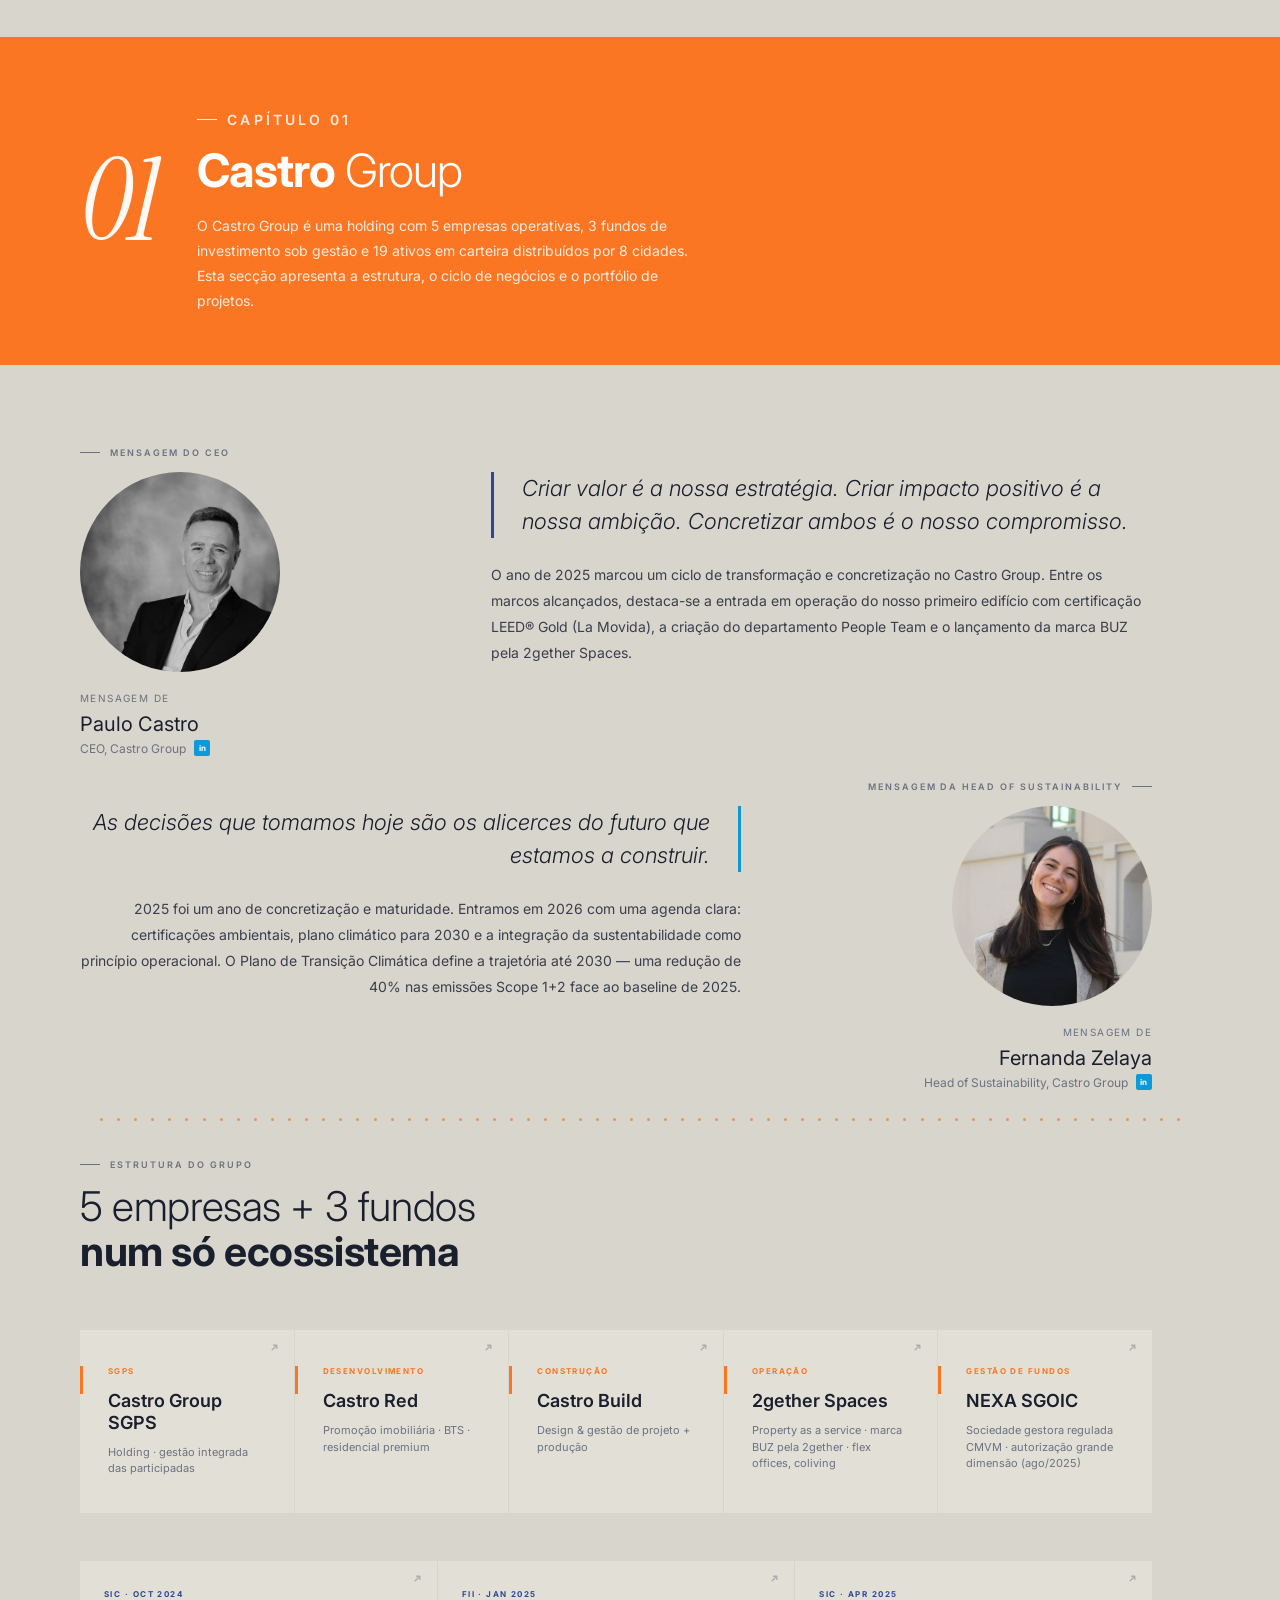
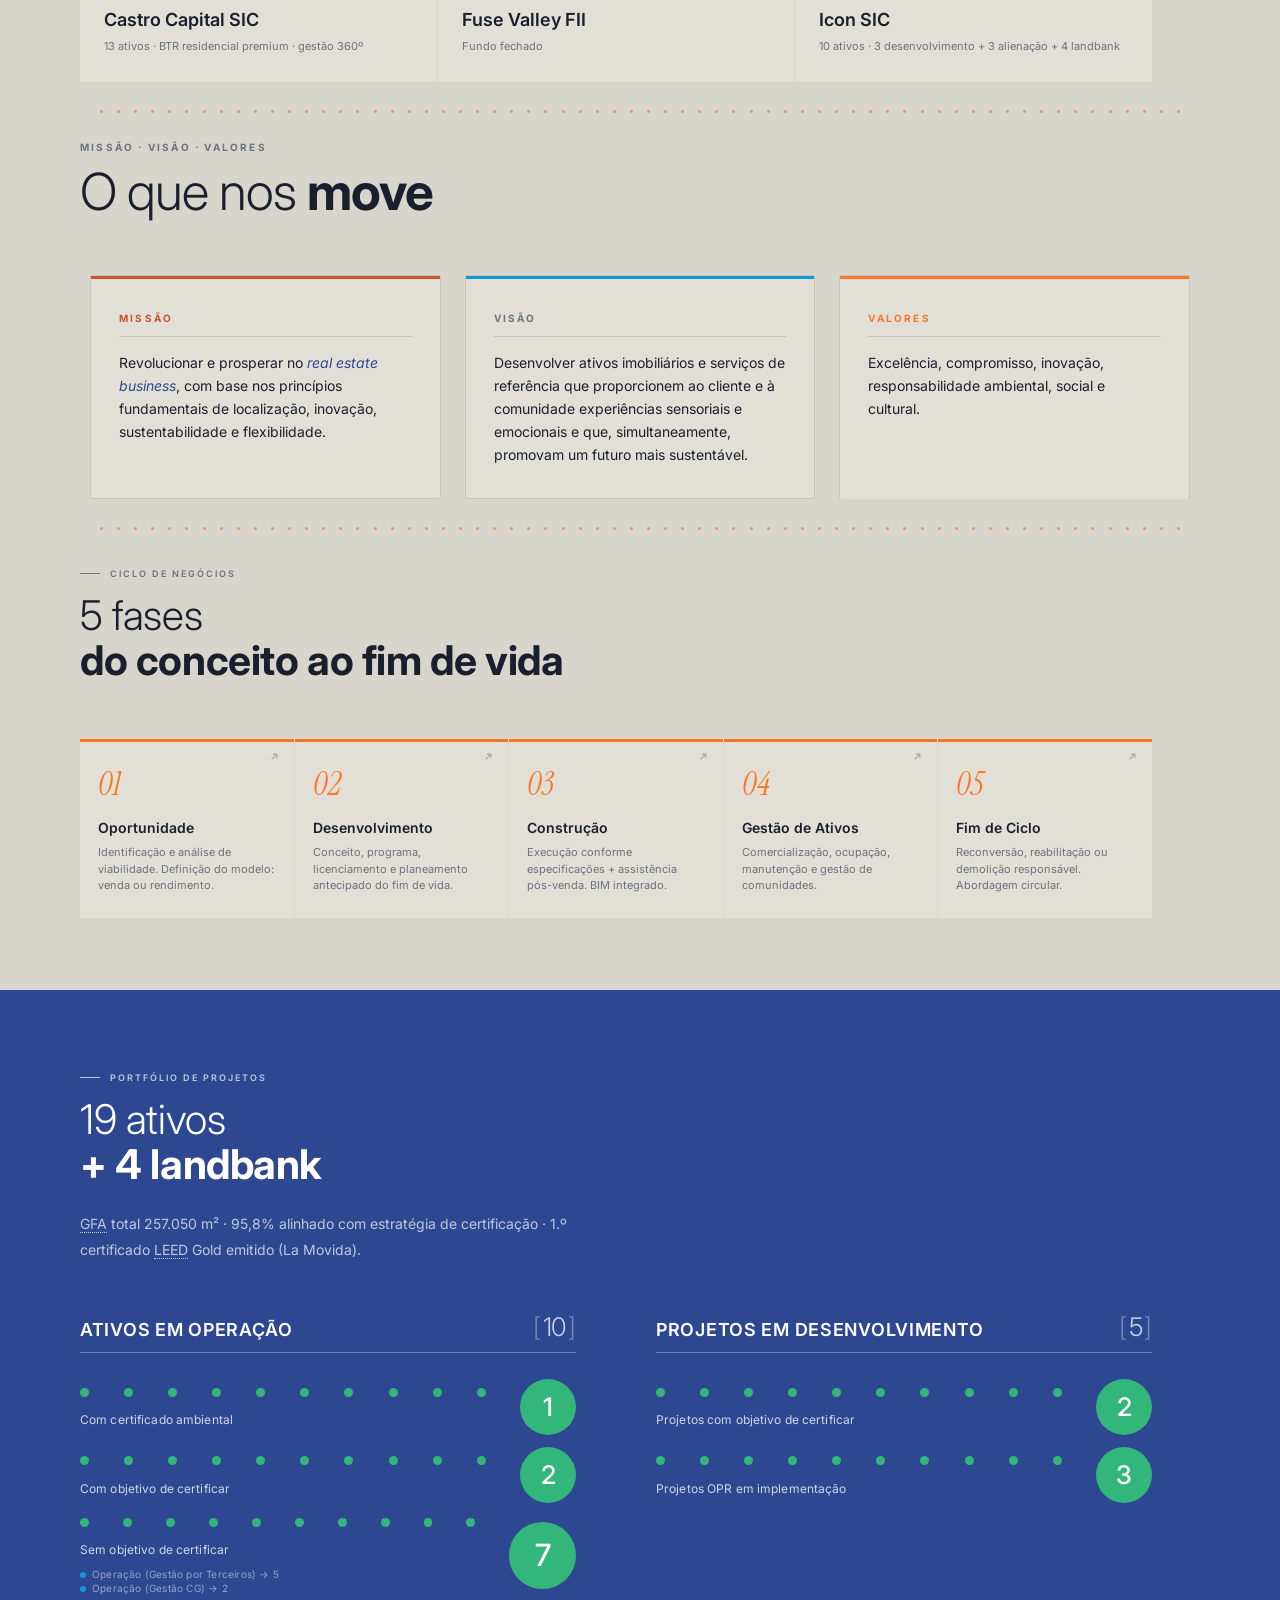
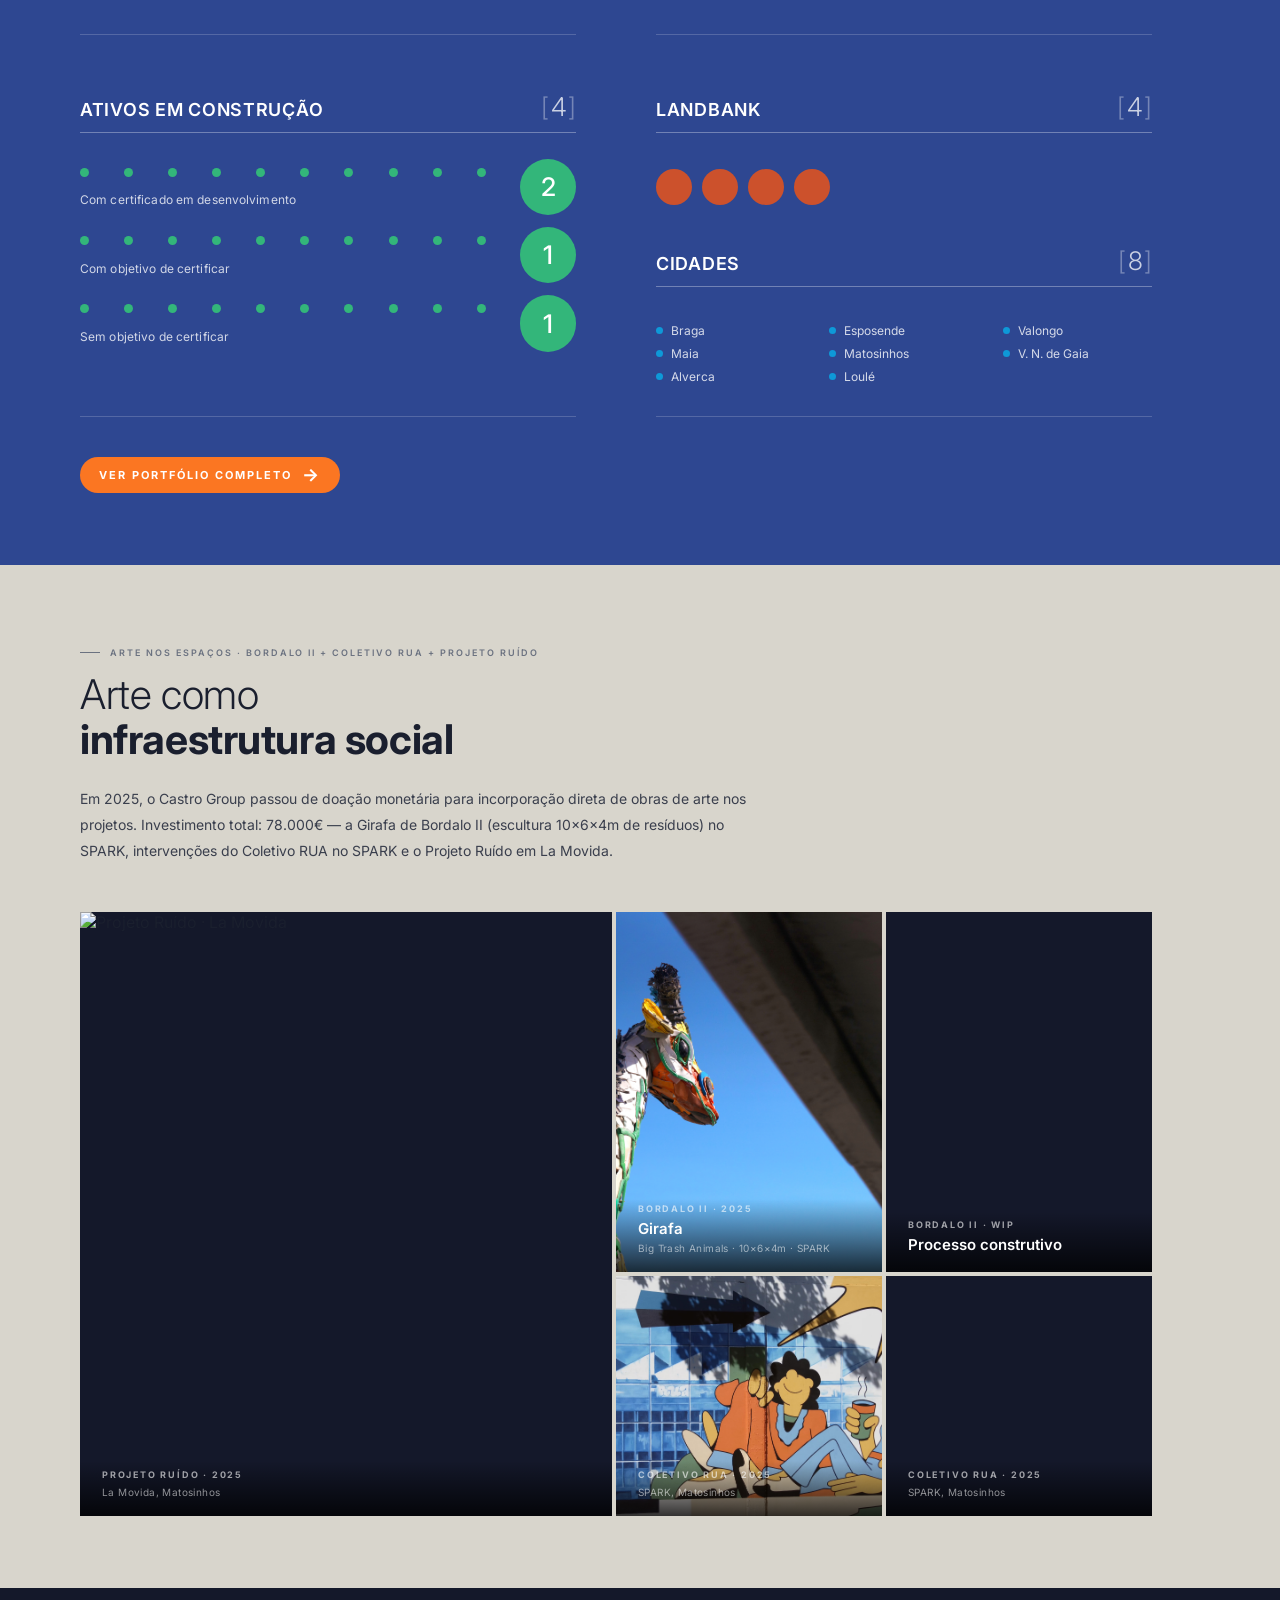
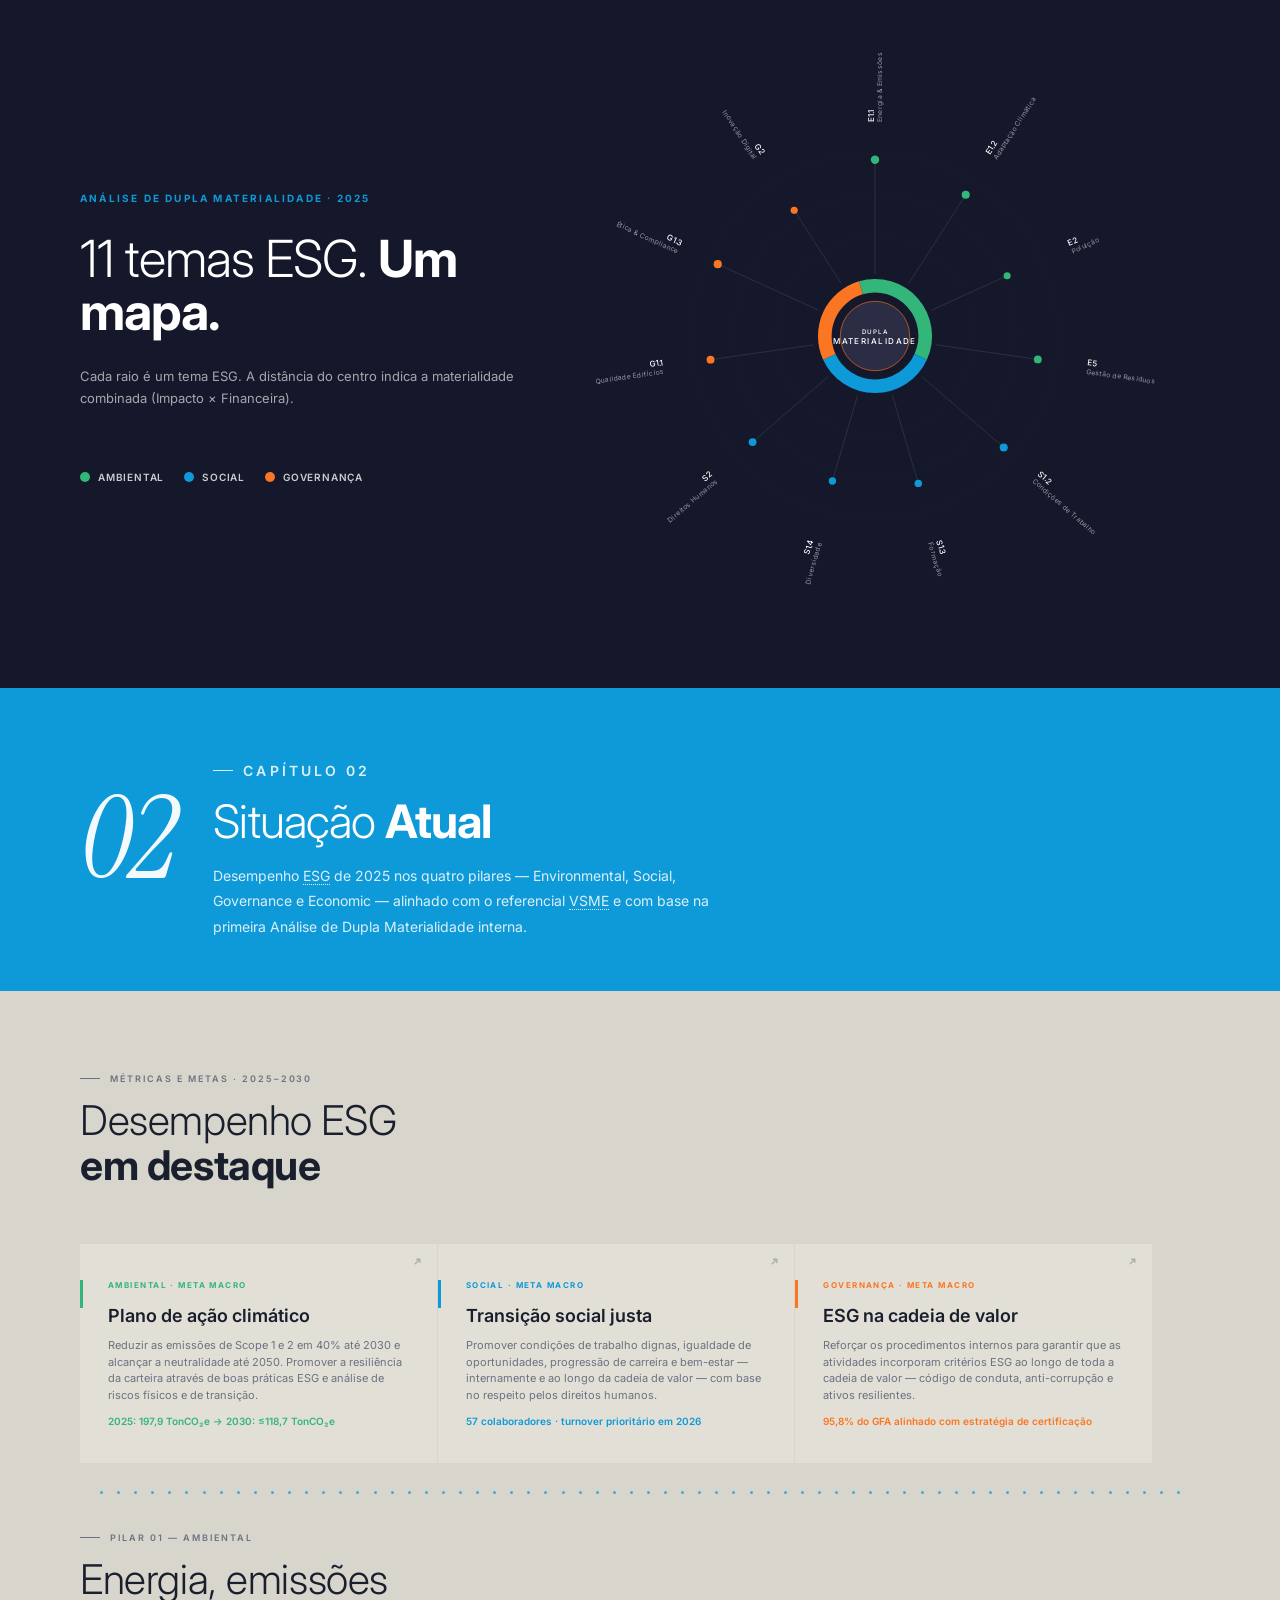
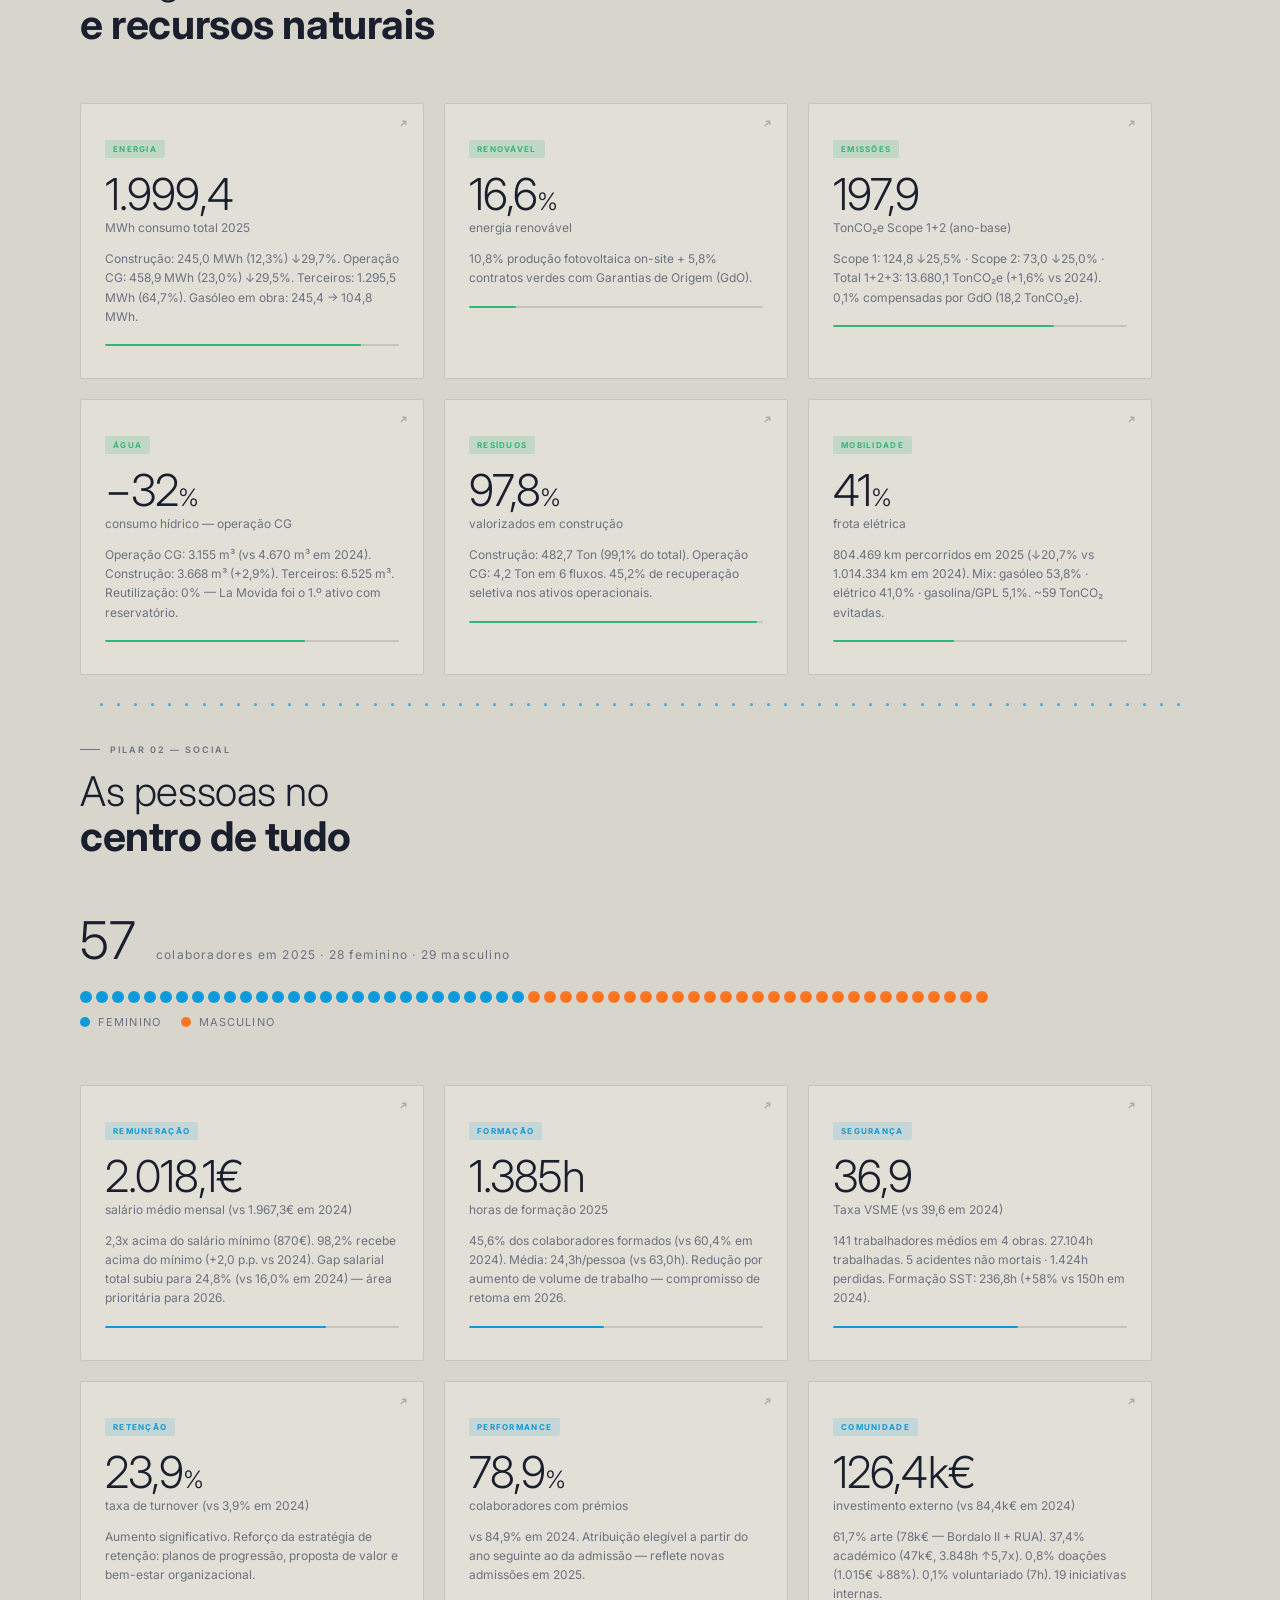
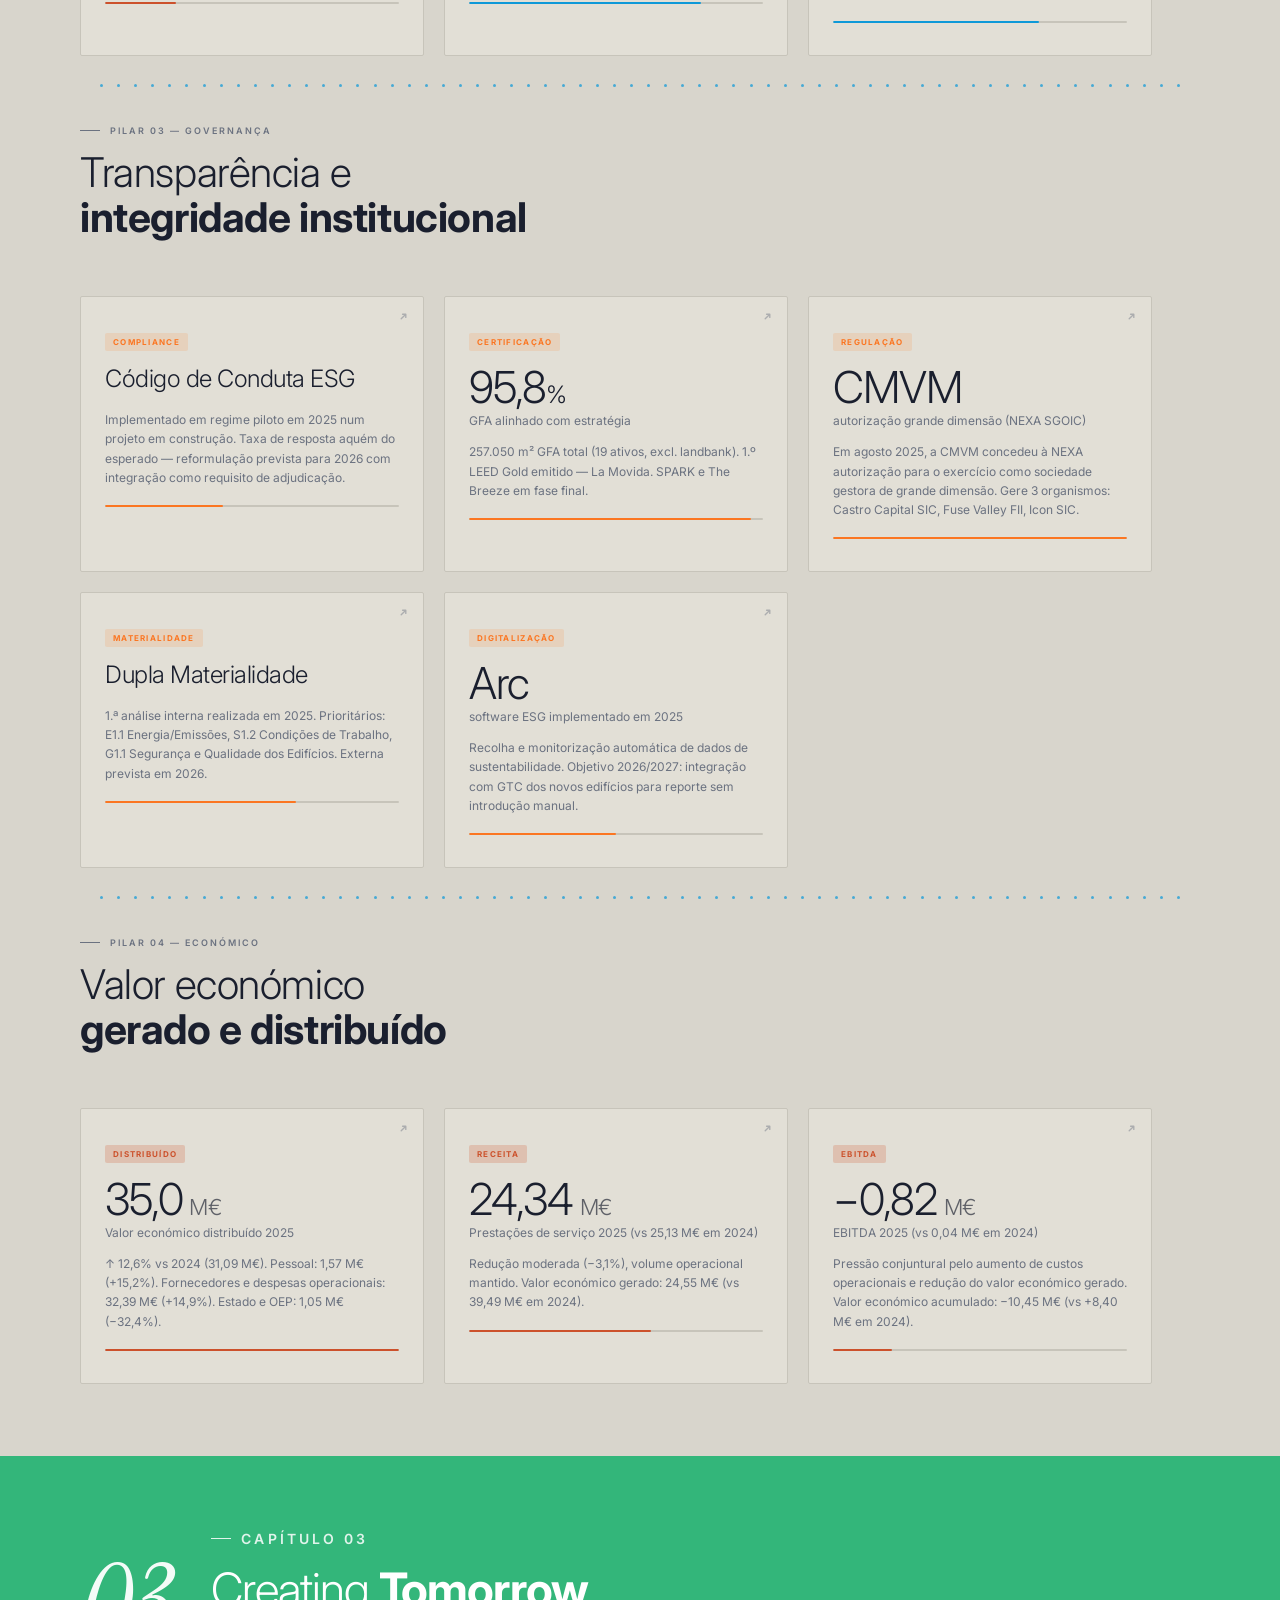
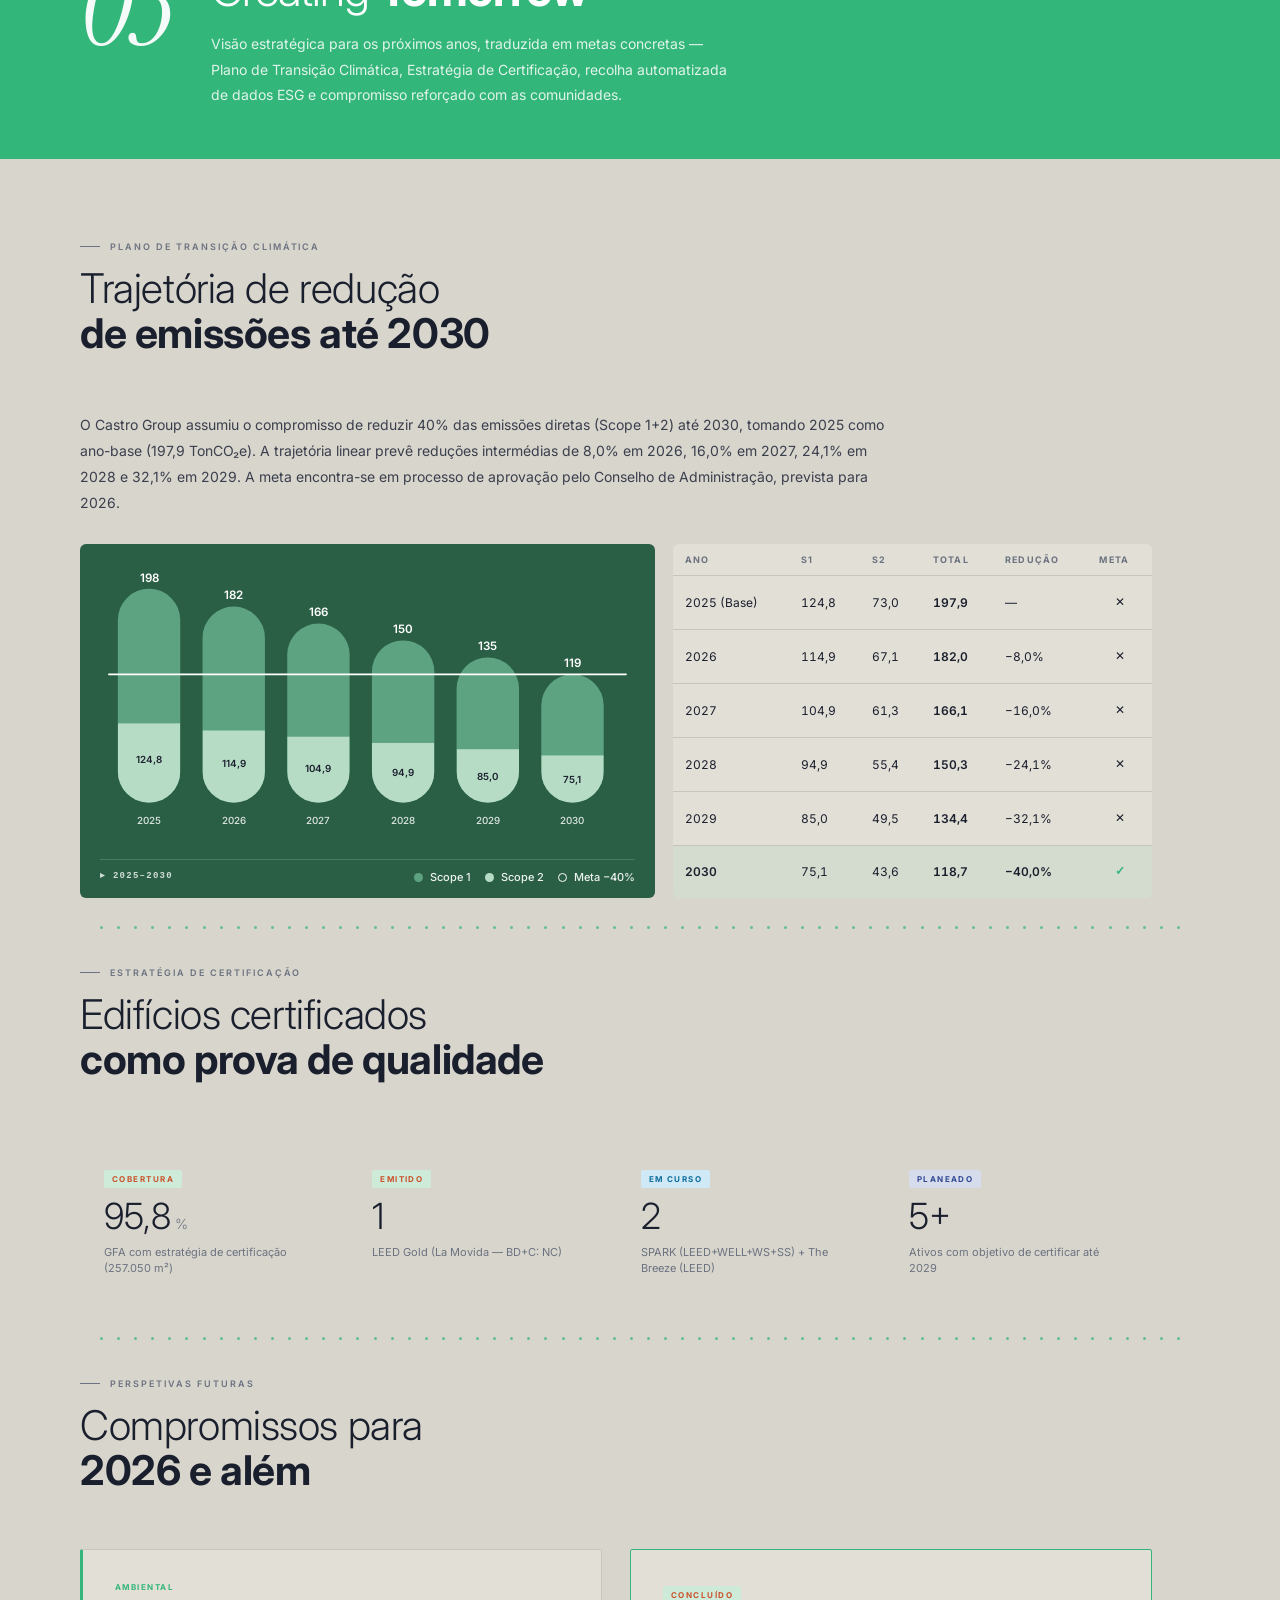
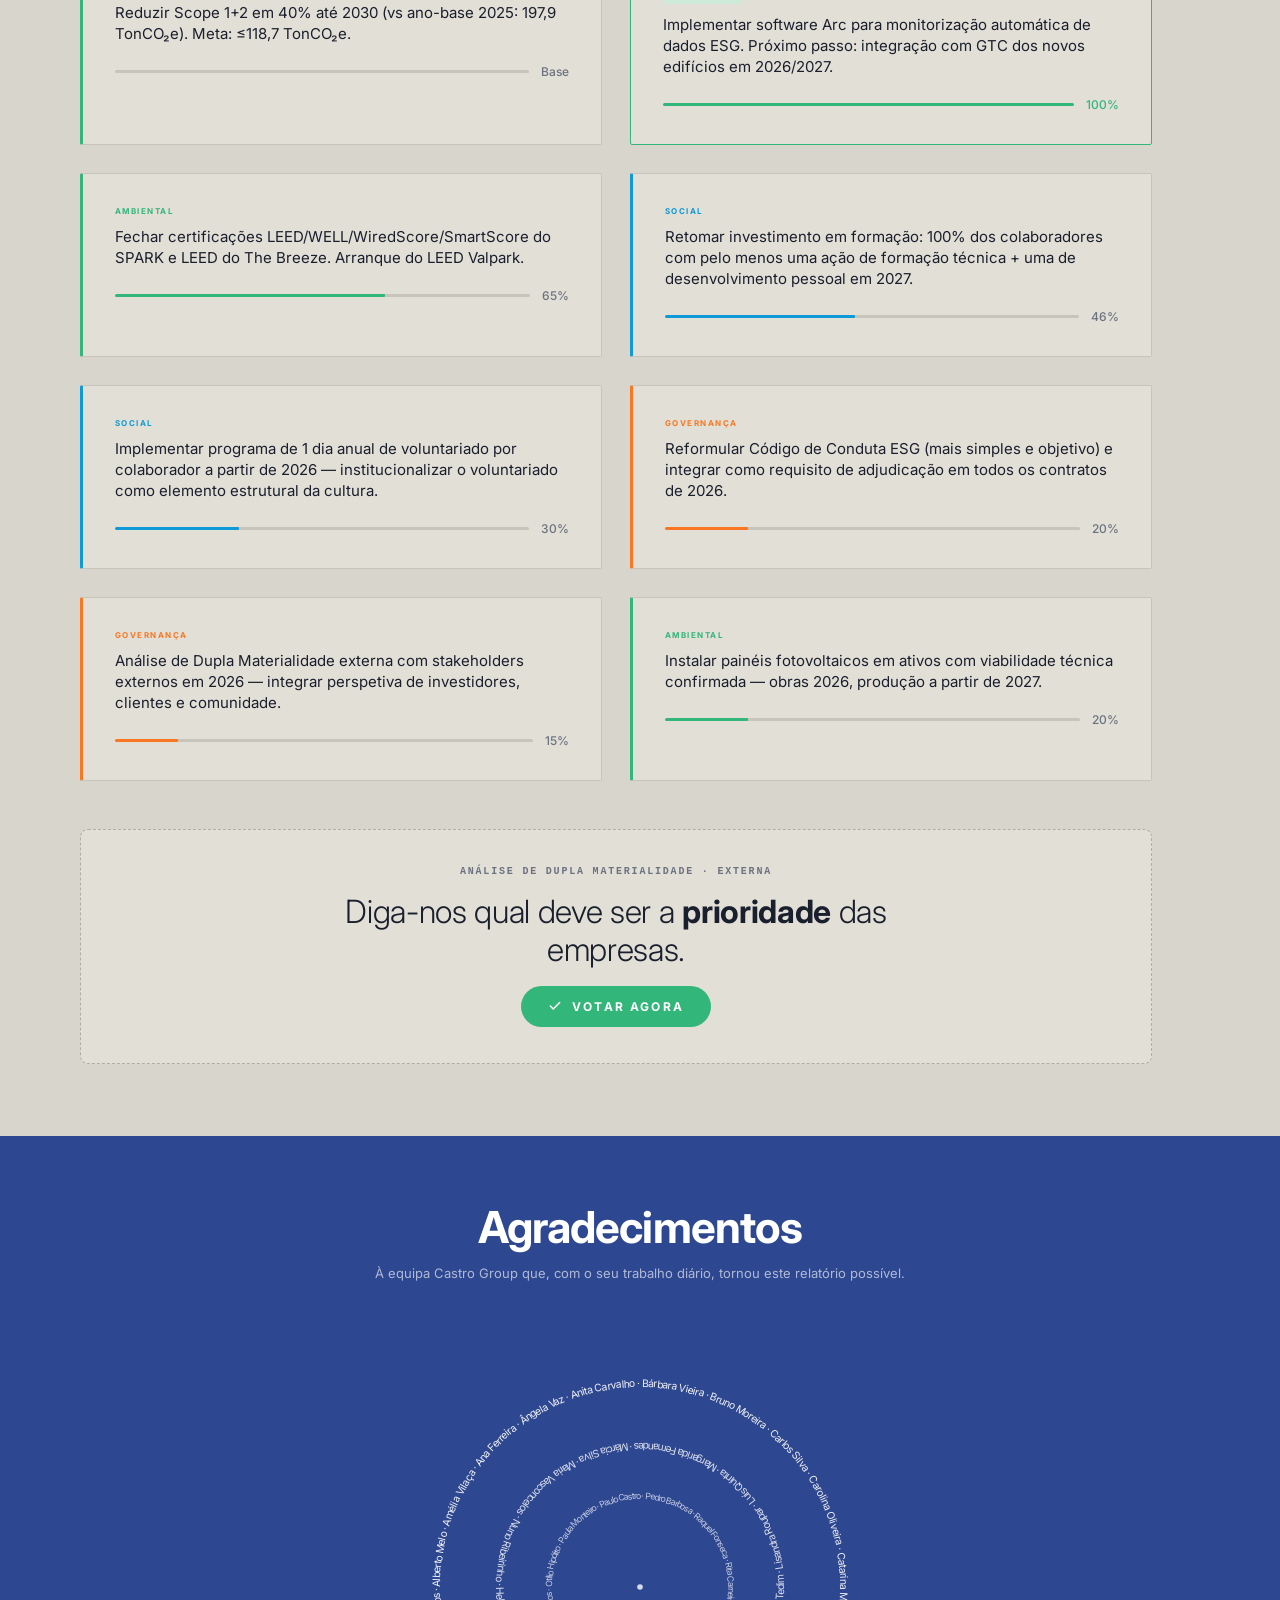
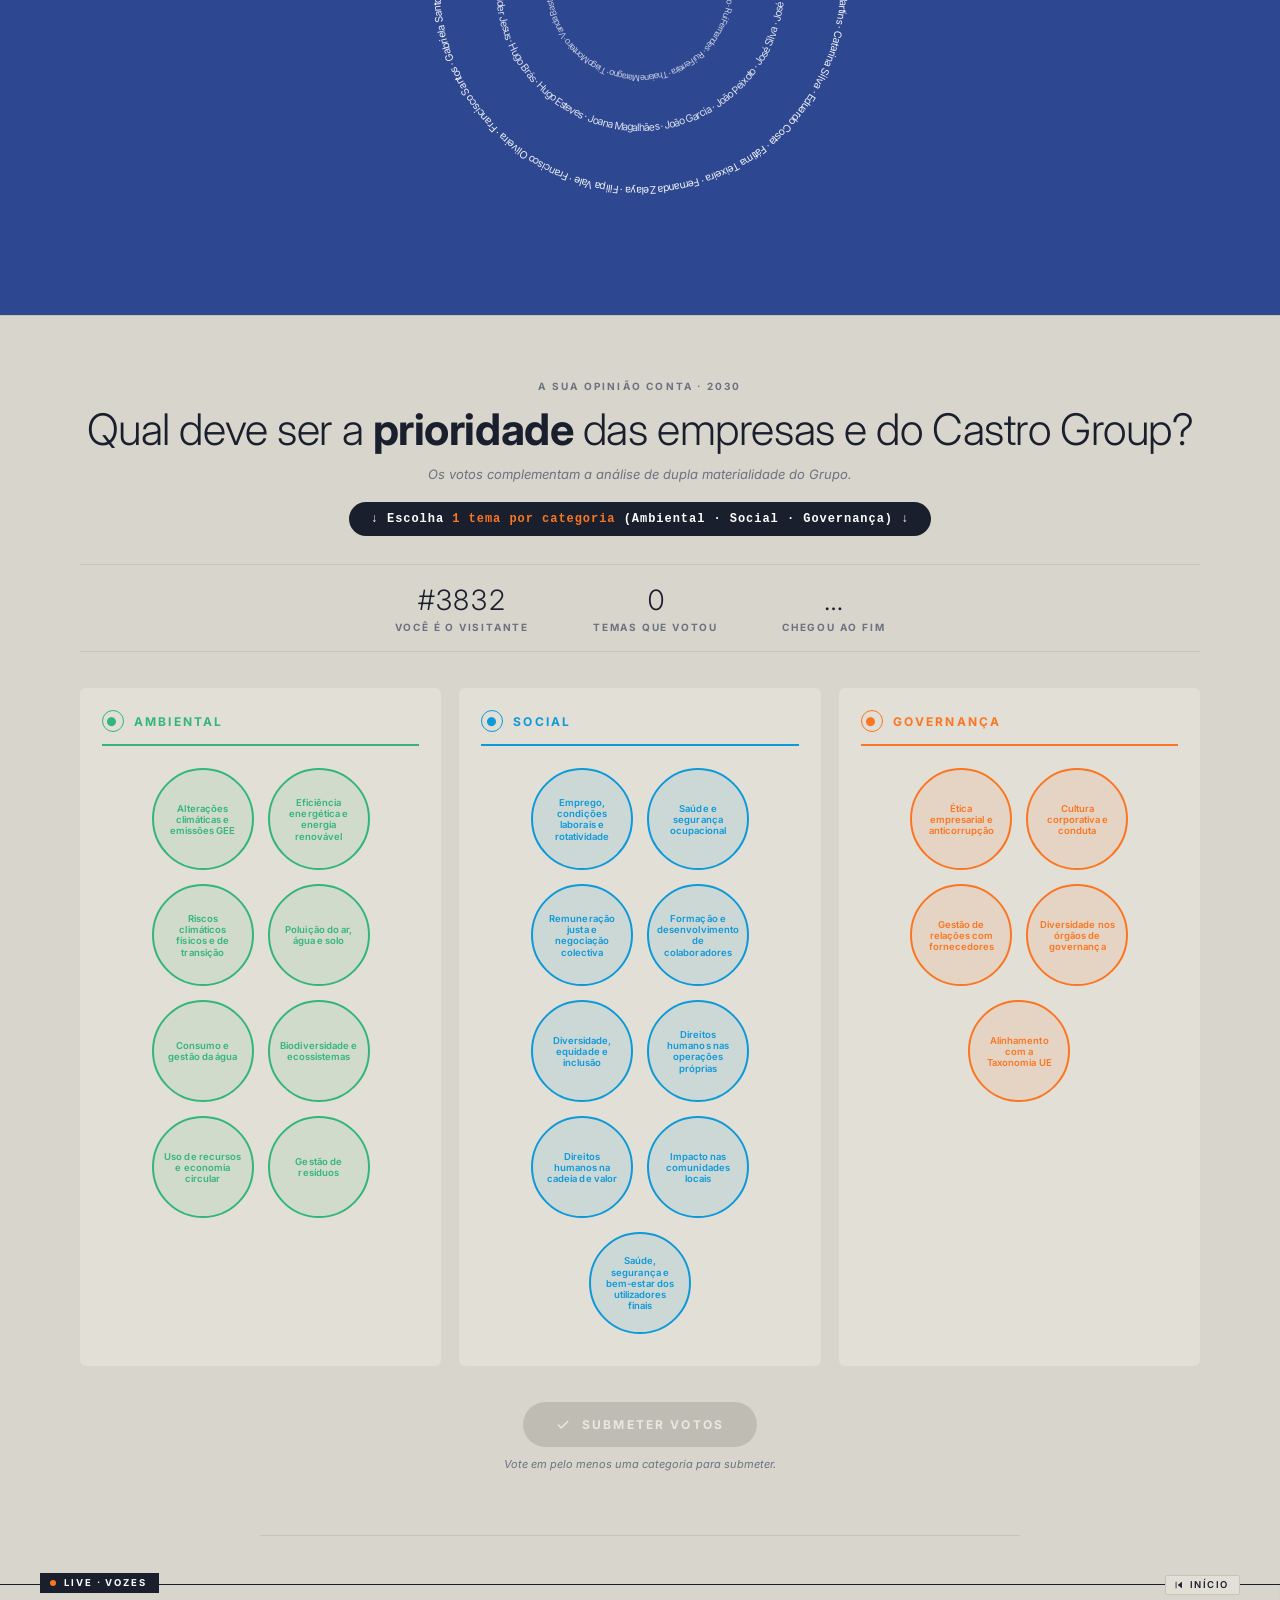
==== commit 05998b91: "fix(ticker): keep marquee rotating even with prefers-reduced-motion The ticker rotation IS the conte" ====
--- a/index.html
+++ b/index.html
@@ -2908,15 +2908,9 @@
   .op-ticker-meta { display: none; }   /* keep only LIVE flag on small screens */
 }
 
-/* Reduced motion — disable marquee, allow user-scroll */
+/* Reduced motion — keep the marquee rotating (it's content, not decoration)
+   but kill the LIVE-flag dot pulse since that one IS purely decorative. */
 @media (prefers-reduced-motion: reduce) {
-  .op-comments-ticker .op-comments-list {
-    animation: none;
-    transform: none;
-    overflow-x: auto;
-    scroll-snap-type: x mandatory;
-  }
-  .op-comments-ticker .op-comment-card { scroll-snap-align: start; }
   .op-ticker-flag::before { animation: none; }
 }
 </style>
